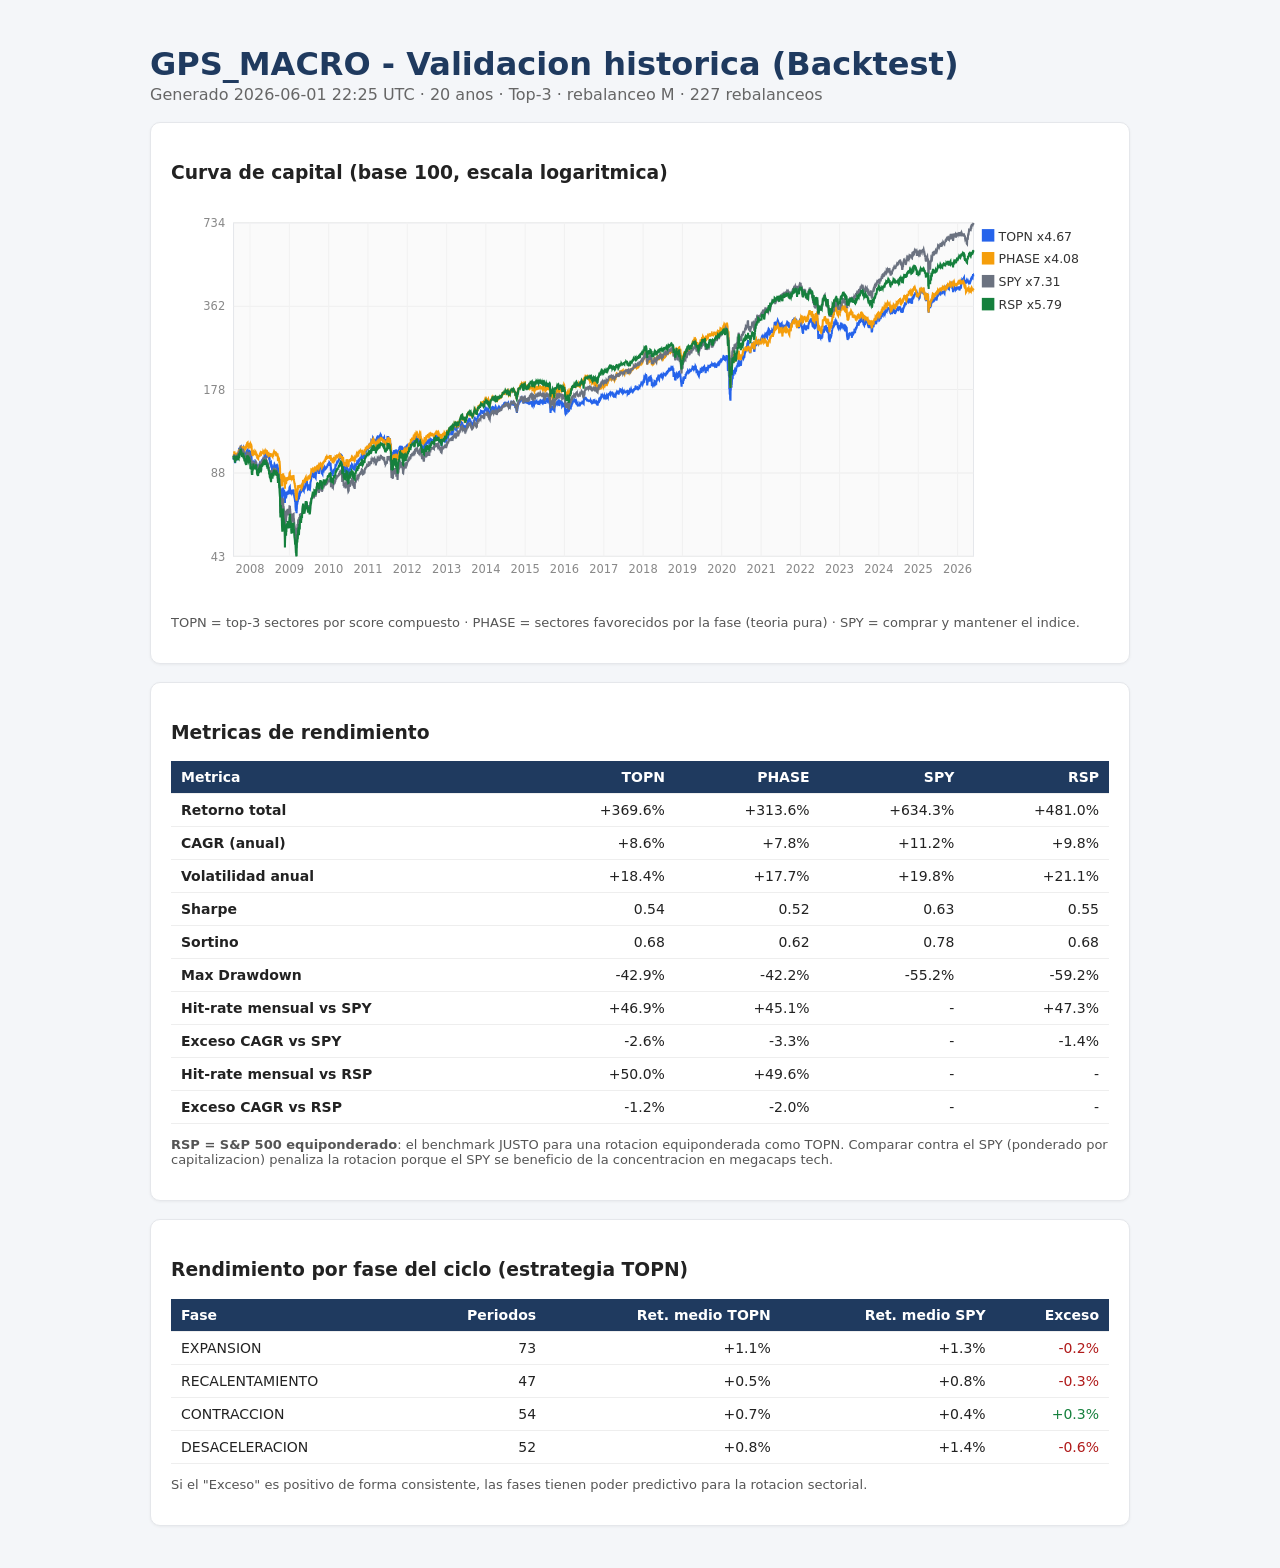
==== docs/backtest.html @ 1a5d80a9 "feat: add point-in-time backtest / historical validation module Reconstruye fase del ciclo + ranking" ====
<!doctype html>
<html lang="es"><head><meta charset="utf-8">
<meta name="viewport" content="width=device-width, initial-scale=1">
<title>GPS_MACRO - Backtest</title>
<style>
  body{font-family:system-ui,Segoe UI,sans-serif;margin:0;background:#f4f6f9;color:#222;}
  .wrap{max-width:980px;margin:0 auto;padding:24px;}
  h1{color:#1f3a5f;margin-bottom:2px;}
  .sub{color:#666;margin-top:0;}
  .card{background:#fff;border:1px solid #e5e7eb;border-radius:10px;padding:20px;margin:18px 0;
        box-shadow:0 1px 3px rgba(0,0,0,.05);}
  table{border-collapse:collapse;width:100%;font-size:14px;}
  th,td{padding:8px 10px;text-align:right;border-bottom:1px solid #eee;}
  th:first-child,td:first-child{text-align:left;}
  thead th{background:#1f3a5f;color:#fff;}
  .warn{background:#fff4e5;border:1px solid #f59e0b;color:#92400e;padding:12px 14px;
        border-radius:8px;margin:12px 0;font-size:14px;}
  .legend{font-size:13px;color:#555;}
  code{background:#eef;padding:1px 5px;border-radius:4px;}
</style></head><body><div class="wrap">
  <h1>GPS_MACRO - Validacion historica (Backtest)</h1>
  <p class="sub">Generado 2026-06-01 22:25 UTC &middot;
     20 anos &middot; Top-3 &middot; rebalanceo M &middot;
     227 rebalanceos</p>
  

  <div class="card">
    <h3>Curva de capital (base 100, escala logaritmica)</h3>
    <svg viewBox="0 0 900 380" xmlns="http://www.w3.org/2000/svg" style="width:100%;height:auto;font-family:system-ui,sans-serif;"><rect x="60" y="20" width="710" height="320" fill="#fafafa" stroke="#e5e7eb"/><line x1="60" y1="340.0" x2="770" y2="340.0" stroke="#eee"/><text x="52" y="344.0" font-size="11" fill="#888" text-anchor="end">43</text><line x1="60" y1="260.0" x2="770" y2="260.0" stroke="#eee"/><text x="52" y="264.0" font-size="11" fill="#888" text-anchor="end">88</text><line x1="60" y1="180.0" x2="770" y2="180.0" stroke="#eee"/><text x="52" y="184.0" font-size="11" fill="#888" text-anchor="end">178</text><line x1="60" y1="100.0" x2="770" y2="100.0" stroke="#eee"/><text x="52" y="104.0" font-size="11" fill="#888" text-anchor="end">362</text><line x1="60" y1="20.0" x2="770" y2="20.0" stroke="#eee"/><text x="52" y="24.0" font-size="11" fill="#888" text-anchor="end">734</text><line x1="75.8" y1="20" x2="75.8" y2="340" stroke="#f1f1f1"/><text x="75.8" y="356" font-size="11" fill="#888" text-anchor="middle">2008</text><line x1="113.6" y1="20" x2="113.6" y2="340" stroke="#f1f1f1"/><text x="113.6" y="356" font-size="11" fill="#888" text-anchor="middle">2009</text><line x1="151.3" y1="20" x2="151.3" y2="340" stroke="#f1f1f1"/><text x="151.3" y="356" font-size="11" fill="#888" text-anchor="middle">2010</text><line x1="189.0" y1="20" x2="189.0" y2="340" stroke="#f1f1f1"/><text x="189.0" y="356" font-size="11" fill="#888" text-anchor="middle">2011</text><line x1="226.7" y1="20" x2="226.7" y2="340" stroke="#f1f1f1"/><text x="226.7" y="356" font-size="11" fill="#888" text-anchor="middle">2012</text><line x1="264.5" y1="20" x2="264.5" y2="340" stroke="#f1f1f1"/><text x="264.5" y="356" font-size="11" fill="#888" text-anchor="middle">2013</text><line x1="302.1" y1="20" x2="302.1" y2="340" stroke="#f1f1f1"/><text x="302.1" y="356" font-size="11" fill="#888" text-anchor="middle">2014</text><line x1="339.8" y1="20" x2="339.8" y2="340" stroke="#f1f1f1"/><text x="339.8" y="356" font-size="11" fill="#888" text-anchor="middle">2015</text><line x1="377.5" y1="20" x2="377.5" y2="340" stroke="#f1f1f1"/><text x="377.5" y="356" font-size="11" fill="#888" text-anchor="middle">2016</text><line x1="415.3" y1="20" x2="415.3" y2="340" stroke="#f1f1f1"/><text x="415.3" y="356" font-size="11" fill="#888" text-anchor="middle">2017</text><line x1="453.0" y1="20" x2="453.0" y2="340" stroke="#f1f1f1"/><text x="453.0" y="356" font-size="11" fill="#888" text-anchor="middle">2018</text><line x1="490.7" y1="20" x2="490.7" y2="340" stroke="#f1f1f1"/><text x="490.7" y="356" font-size="11" fill="#888" text-anchor="middle">2019</text><line x1="528.4" y1="20" x2="528.4" y2="340" stroke="#f1f1f1"/><text x="528.4" y="356" font-size="11" fill="#888" text-anchor="middle">2020</text><line x1="566.2" y1="20" x2="566.2" y2="340" stroke="#f1f1f1"/><text x="566.2" y="356" font-size="11" fill="#888" text-anchor="middle">2021</text><line x1="603.9" y1="20" x2="603.9" y2="340" stroke="#f1f1f1"/><text x="603.9" y="356" font-size="11" fill="#888" text-anchor="middle">2022</text><line x1="641.5" y1="20" x2="641.5" y2="340" stroke="#f1f1f1"/><text x="641.5" y="356" font-size="11" fill="#888" text-anchor="middle">2023</text><line x1="679.2" y1="20" x2="679.2" y2="340" stroke="#f1f1f1"/><text x="679.2" y="356" font-size="11" fill="#888" text-anchor="middle">2024</text><line x1="717.0" y1="20" x2="717.0" y2="340" stroke="#f1f1f1"/><text x="717.0" y="356" font-size="11" fill="#888" text-anchor="middle">2025</text><line x1="754.7" y1="20" x2="754.7" y2="340" stroke="#f1f1f1"/><text x="754.7" y="356" font-size="11" fill="#888" text-anchor="middle">2026</text><polyline points="60.0,244.6 60.1,244.5 60.2,247.3 60.5,245.9 60.6,244.9 60.7,243.4 60.8,246.4 60.9,247.1 61.2,246.0 61.3,248.0 61.4,250.0 61.5,250.5 61.7,248.4 62.0,247.8 62.1,248.3 62.2,246.7 62.3,246.5 62.4,244.8 62.7,245.6 62.8,248.1 62.9,245.1 63.0,245.2 63.1,243.9 63.5,242.5 63.6,243.5 63.7,242.4 63.8,244.8 64.1,244.9 64.2,243.4 64.3,243.2 64.4,242.6 64.5,242.6 64.9,242.9 65.0,239.8 65.1,238.9 65.2,239.1 65.3,238.4 65.6,238.9 65.7,239.0 65.8,238.4 65.9,237.8 66.0,238.0 66.3,236.5 66.4,237.3 66.5,238.2 66.6,237.8 66.7,236.8 67.0,237.2 67.1,235.8 67.2,235.6 67.3,236.5 67.4,235.6 67.7,235.9 67.8,235.9 68.0,235.8 68.1,235.3 68.2,239.1 68.5,239.1 68.6,237.9 68.7,238.2 68.8,237.4 68.9,236.3 69.2,235.8 69.3,237.4 69.4,235.6 69.5,237.9 69.6,236.8 69.9,236.8 70.0,235.3 70.1,238.8 70.2,238.7 70.3,240.5 70.6,243.6 70.7,240.7 70.8,241.2 70.9,242.6 71.0,241.1 71.4,242.3 71.5,240.4 71.6,242.2 71.8,240.9 72.1,243.1 72.2,242.9 72.3,240.3 72.4,239.9 72.5,239.8 72.8,239.8 72.9,239.6 73.0,238.5 73.1,238.4 73.2,237.9 73.5,237.6 73.6,239.5 73.7,239.3 73.8,238.6 73.9,240.4 74.2,241.4 74.4,240.9 74.5,240.7 74.6,240.5 74.7,239.3 75.0,239.1 75.2,239.4 75.3,240.5 75.4,240.2 75.7,241.2 75.9,241.9 76.0,241.7 76.1,242.9 76.4,241.9 76.5,242.8 76.6,241.4 76.7,241.7 76.8,242.7 77.1,242.1 77.2,244.5 77.3,246.5 77.5,249.7 77.6,250.8 78.0,253.5 78.1,251.7 78.2,251.6 78.3,253.2 78.6,251.5 78.7,250.8 78.8,251.8 78.9,251.0 79.0,249.5 79.3,249.1 79.4,251.4 79.5,251.5 79.6,251.5 79.7,252.4 80.0,251.8 80.1,250.1 80.2,250.5 80.3,251.3 80.4,250.6 80.9,249.8 81.0,250.7 81.1,251.8 81.2,250.6 81.5,250.0 81.6,249.4 81.7,250.7 81.8,251.3 81.9,253.7 82.2,252.2 82.3,253.9 82.4,251.8 82.5,253.2 82.6,256.1 82.9,257.5 83.0,252.6 83.1,254.1 83.2,252.6 83.3,254.6 83.6,256.9 83.7,253.3 83.9,258.0 84.0,257.5 84.4,255.2 84.5,253.6 84.6,253.2 84.7,253.5 84.8,254.0 85.1,253.7 85.2,251.7 85.3,251.0 85.4,251.2 85.5,250.4 85.8,250.7 85.9,250.3 86.0,251.0 86.1,250.8 86.2,253.1 86.5,252.2 86.6,251.6 86.7,249.1 86.8,249.5 87.0,248.1 87.3,247.7 87.4,248.5 87.5,248.5 87.6,249.2 87.7,248.3 88.0,247.8 88.1,249.0 88.2,249.1 88.3,249.8 88.4,248.0 88.7,247.2 88.8,245.9 88.9,247.6 89.0,246.1 89.1,246.5 89.4,245.6 89.5,244.9 89.6,244.9 89.7,244.0 89.8,241.9 90.2,241.4 90.3,240.6 90.4,242.4 90.5,242.9 90.6,244.7 91.0,244.9 91.1,243.2 91.2,244.0 91.3,243.9 91.6,244.2 91.7,245.3 91.8,245.6 91.9,242.0 92.0,244.8 92.3,242.6 92.4,244.0 92.5,244.5 92.6,245.3 92.7,243.5 93.0,243.4 93.1,242.4 93.2,242.6 93.4,243.4 93.5,244.9 93.8,242.7 93.9,244.5 94.0,244.1 94.1,246.4 94.2,246.4 94.5,245.1 94.6,245.5 94.7,248.4 94.8,249.1 95.2,250.2 95.3,251.0 95.4,251.2 95.5,249.9 95.6,250.4 95.9,250.0 96.0,252.2 96.1,253.8 96.2,254.8 96.3,254.4 96.7,251.8 96.8,253.1 96.9,255.9 97.0,257.0 97.1,257.3 97.4,257.1 97.5,256.8 97.6,253.0 97.7,255.2 97.8,256.3 98.1,257.2 98.2,255.0 98.3,254.0 98.4,255.3 98.5,254.1 98.8,253.6 98.9,253.2 99.0,252.7 99.1,252.6 99.2,252.1 99.5,252.9 99.7,253.9 99.8,253.4 99.9,253.7 100.0,252.5 100.3,254.5 100.4,254.5 100.5,253.9 100.6,252.9 100.7,254.0 101.1,252.9 101.2,252.8 101.3,255.1 101.4,254.9 101.7,251.8 101.8,253.0 101.9,253.3 102.0,252.4 102.1,252.0 102.4,254.8 102.5,254.6 102.6,258.1 102.7,256.4 102.9,255.6 103.2,258.2 103.3,260.2 103.4,260.0 103.5,257.8 103.6,257.6 103.9,262.5 104.0,260.5 104.1,259.9 104.2,261.7 104.3,264.2 104.6,267.8 104.7,272.4 104.8,274.9 104.9,282.7 105.0,283.2 105.3,275.7 105.4,274.6 105.5,284.4 105.6,279.7 105.7,278.8 106.1,276.8 106.2,277.7 106.3,281.9 106.4,282.6 106.5,286.8 106.8,290.0 106.9,281.7 107.0,281.9 107.1,278.3 107.2,277.0 107.5,275.8 107.6,274.0 107.7,276.0 107.8,279.1 107.9,276.8 108.2,277.9 108.3,279.4 108.4,282.3 108.5,276.1 108.6,279.6 108.9,280.8 109.0,280.7 109.2,284.1 109.3,288.7 109.4,283.3 109.7,281.7 109.8,280.5 109.9,279.5 110.1,277.8 110.4,284.5 110.5,282.1 110.6,280.1 110.7,282.7 110.8,280.1 111.1,279.0 111.2,280.8 111.3,280.4 111.4,280.9 111.5,280.5 111.8,281.2 111.9,277.6 112.0,279.2 112.1,278.5 112.2,278.3 112.6,279.0 112.7,279.7 112.8,279.3 113.0,279.2 113.3,279.3 113.4,277.4 113.5,276.1 113.7,273.9 114.0,273.4 114.1,275.1 114.2,276.2 114.3,276.6 114.4,278.0 114.7,278.4 114.8,278.6 114.9,280.4 115.0,279.8 115.1,278.4 115.6,280.4 115.7,279.0 115.8,278.9 115.9,279.2 116.2,278.2 116.3,277.1 116.4,275.9 116.5,277.0 116.6,279.4 116.9,279.2 117.0,277.3 117.1,278.2 117.2,277.1 117.3,275.9 117.6,276.6 117.7,280.2 117.8,279.6 117.9,279.2 118.0,280.6 118.4,283.4 118.5,283.8 118.7,283.2 118.8,285.1 119.1,287.7 119.2,285.4 119.3,286.7 119.4,290.1 119.5,292.5 119.8,295.8 119.9,296.7 120.0,293.9 120.1,297.0 120.2,296.1 120.5,298.6 120.6,294.4 120.7,294.3 120.8,290.5 120.9,288.7 121.2,288.8 121.3,286.2 121.4,285.8 121.5,287.1 121.6,288.1 122.0,282.9 122.1,284.2 122.2,283.4 122.3,281.6 122.4,283.2 122.7,285.4 122.8,284.6 122.9,282.9 123.0,279.7 123.1,279.3 123.4,279.9 123.5,282.5 123.6,280.6 123.7,278.0 124.1,277.7 124.2,279.1 124.3,278.9 124.4,276.3 124.5,275.5 124.8,278.9 124.9,278.0 125.1,277.9 125.2,277.6 125.3,276.2 125.6,276.5 125.7,276.4 125.8,275.1 125.9,274.4 126.0,274.0 126.3,270.0 126.4,270.5 126.5,269.8 126.6,273.3 126.7,272.0 127.0,273.1 127.1,273.7 127.2,277.7 127.3,276.9 127.4,277.1 127.7,273.2 127.8,272.6 127.9,273.3 128.0,275.7 128.2,275.3 128.6,272.2 128.7,274.8 128.8,273.8 128.9,271.6 129.2,267.7 129.3,267.1 129.4,269.3 129.5,267.8 129.6,268.2 129.9,268.3 130.0,267.2 130.1,267.7 130.2,267.2 130.3,267.7 130.6,270.1 130.7,272.6 130.8,272.3 130.9,272.3 131.0,271.6 131.4,275.6 131.5,275.5 131.6,274.4 131.7,271.7 131.8,272.1 132.1,270.9 132.2,271.9 132.3,271.3 132.4,274.8 132.8,274.4 132.9,276.5 133.0,275.8 133.1,275.8 133.2,275.9 133.5,273.9 133.6,273.1 133.7,270.4 133.8,269.1 133.9,268.8 134.2,267.6 134.3,266.8 134.4,266.5 134.6,264.1 134.7,263.7 135.0,263.6 135.1,263.4 135.2,263.7 135.3,262.8 135.4,263.3 135.7,260.7 135.8,260.8 135.9,261.1 136.0,261.7 136.1,259.9 136.4,260.9 136.5,262.0 136.6,260.6 136.7,259.6 136.8,261.5 137.1,265.0 137.2,263.5 137.3,262.5 137.4,261.8 137.5,259.5 137.9,260.1 138.0,259.8 138.1,259.6 138.2,259.2 138.3,258.8 138.6,260.4 138.7,264.3 138.8,264.5 138.9,262.8 139.0,261.2 139.4,260.2 139.5,259.1 139.6,258.0 139.7,258.3 140.0,257.3 140.1,256.2 140.2,253.7 140.3,254.0 140.4,253.9 140.7,254.8 140.9,253.4 141.0,255.3 141.1,257.3 141.2,258.2 141.5,255.6 141.6,255.5 141.7,256.2 141.8,260.2 141.9,260.8 142.2,258.4 142.3,256.6 142.4,256.1 142.5,254.6 142.6,254.3 142.9,253.7 143.0,253.8 143.1,251.2 143.2,251.5 143.3,253.0 143.6,251.8 143.7,252.9 143.8,254.5 143.9,252.5 144.1,253.9 144.4,256.1 144.5,257.4 144.6,260.8 144.7,257.1 144.8,261.3 145.1,260.4 145.2,260.7 145.3,260.9 145.4,258.9 145.5,258.9 145.8,256.1 145.9,256.3 146.0,255.5 146.1,256.7 146.2,256.1 146.5,255.1 146.6,254.7 146.7,254.6 146.8,256.0 146.9,256.4 147.3,254.9 147.4,255.2 147.5,255.2 147.7,257.2 148.0,256.3 148.1,254.3 148.2,253.9 148.3,255.0 148.4,255.2 148.7,255.1 148.8,256.2 148.9,255.5 149.0,254.6 149.1,254.2 149.4,253.0 149.5,253.4 149.6,253.1 149.7,254.8 149.8,254.4 150.1,253.0 150.2,252.7 150.4,252.0 150.5,251.7 150.9,251.5 151.0,251.3 151.1,251.7 151.2,253.1 151.6,251.1 151.7,250.9 151.8,250.6 151.9,250.8 152.0,250.0 152.3,250.4 152.4,252.1 152.5,250.8 152.6,251.2 152.7,252.4 153.1,250.6 153.2,252.4 153.3,255.0 153.4,257.8 153.8,256.9 153.9,257.5 154.0,257.5 154.1,259.5 154.2,261.0 154.5,259.7 154.6,257.7 154.7,258.4 154.8,261.6 154.9,261.9 155.2,262.8 155.3,261.2 155.4,261.6 155.5,260.4 155.6,260.8 156.0,258.9 156.1,258.0 156.2,257.3 156.3,257.0 156.6,257.1 156.8,258.2 156.9,257.0 157.0,257.0 157.1,256.8 157.4,255.5 157.5,255.5 157.6,255.3 157.7,254.6 157.8,253.1 158.1,253.4 158.2,253.2 158.3,253.1 158.4,252.6 158.5,252.2 158.8,252.0 158.9,251.0 159.0,250.6 159.1,250.3 159.2,250.7 159.5,250.0 159.6,249.1 159.7,249.8 159.9,249.7 160.0,249.4 160.3,248.8 160.4,248.7 160.5,249.4 160.6,248.6 161.0,247.5 161.1,247.1 161.2,247.6 161.3,246.8 161.4,246.2 161.7,245.9 161.8,245.6 161.9,243.6 162.0,243.2 162.1,245.8 162.4,245.4 162.5,244.0 162.6,243.8 162.7,242.6 162.8,242.2 163.2,242.4 163.3,245.7 163.4,245.1 163.5,242.5 163.6,245.2 163.9,242.9 164.0,246.3 164.1,247.5 164.2,251.8 164.3,253.8 164.6,247.7 164.7,248.0 164.8,246.2 164.9,248.3 165.0,250.7 165.3,250.5 165.4,252.8 165.5,253.4 165.6,258.4 165.7,255.9 166.0,257.8 166.1,257.1 166.3,257.4 166.4,253.2 166.5,255.1 166.9,256.6 167.0,254.1 167.1,253.7 167.2,258.0 167.5,260.0 167.6,258.7 167.7,258.7 167.8,255.4 167.9,255.6 168.2,255.3 168.3,252.9 168.4,253.5 168.5,253.3 168.6,253.4 168.9,253.8 169.0,255.9 169.1,255.9 169.2,257.9 169.3,257.9 169.7,258.1 169.8,261.6 169.9,262.5 170.0,262.7 170.1,263.3 170.5,262.6 170.6,259.4 170.7,258.1 170.8,257.5 171.1,257.4 171.2,256.3 171.3,256.2 171.4,255.9 171.5,258.3 171.8,257.5 171.9,256.1 172.0,257.2 172.1,255.0 172.2,253.8 172.6,252.8 172.7,252.3 172.8,252.8 172.9,254.0 173.0,253.9 173.3,252.0 173.4,252.7 173.5,252.1 173.6,252.3 173.7,252.3 174.0,251.8 174.1,251.8 174.2,254.6 174.3,255.0 174.4,254.9 174.7,255.0 174.8,253.6 174.9,253.7 175.0,255.5 175.1,255.6 175.4,255.7 175.5,256.5 175.6,256.6 175.8,257.1 175.9,255.4 176.2,256.8 176.3,256.8 176.4,254.2 176.5,253.5 176.6,252.7 177.0,253.4 177.1,253.1 177.2,252.7 177.3,252.5 177.6,251.7 177.7,251.7 177.8,251.8 177.9,251.7 178.0,251.8 178.3,250.7 178.4,251.1 178.5,250.7 178.6,251.7 178.7,249.7 179.1,250.1 179.2,249.8 179.3,250.3 179.4,250.7 179.5,250.6 179.8,251.4 179.9,248.9 180.0,249.1 180.1,249.0 180.2,248.0 180.5,248.1 180.6,247.8 180.7,246.8 180.8,247.1 180.9,246.4 181.2,246.1 181.3,248.0 181.4,246.6 181.5,246.1 181.6,245.8 181.9,245.3 182.1,245.2 182.2,245.6 182.3,245.6 182.4,245.4 182.7,245.5 182.8,244.3 182.9,244.0 183.0,241.7 183.1,241.4 183.4,241.3 183.5,242.4 183.6,241.9 183.7,242.1 183.8,243.9 184.1,244.4 184.2,246.4 184.3,246.1 184.4,244.4 184.5,243.8 184.8,243.3 184.9,245.2 185.0,243.1 185.3,244.4 185.6,244.3 185.7,244.7 185.8,241.8 185.9,240.2 186.0,239.7 186.3,239.4 186.4,239.5 186.5,240.2 186.6,239.8 186.7,239.2 187.0,238.9 187.1,239.1 187.2,239.6 187.3,238.8 187.4,238.4 187.7,237.8 187.8,236.9 187.9,236.8 188.0,236.7 188.5,236.9 188.6,236.8 188.7,236.1 188.8,236.2 188.9,236.2 189.2,235.4 189.3,236.0 189.4,235.6 189.5,236.2 189.6,235.9 189.9,235.9 190.0,234.9 190.1,233.7 190.2,234.1 190.3,233.4 190.7,232.7 190.8,234.4 190.9,235.4 191.0,235.0 191.3,234.1 191.4,234.2 191.6,232.3 191.7,232.7 191.8,234.2 192.1,232.1 192.2,230.0 192.3,230.2 192.4,230.0 192.5,229.9 192.8,229.2 192.9,228.9 193.0,229.7 193.1,229.1 193.2,228.6 193.5,227.4 193.6,228.4 193.7,227.2 193.8,226.4 193.9,226.6 194.3,229.3 194.4,229.5 194.5,230.0 194.6,228.5 195.0,227.6 195.1,230.1 195.2,229.5 195.3,227.2 195.4,228.3 195.7,229.5 195.8,228.8 195.9,229.8 196.0,232.8 196.1,231.1 196.4,231.4 196.5,232.0 196.6,234.1 196.7,231.7 196.8,231.5 197.1,228.9 197.2,229.4 197.3,228.6 197.4,227.9 197.5,227.2 197.8,227.5 198.0,226.4 198.1,225.6 198.2,225.4 198.3,224.8 198.6,224.5 198.7,224.1 198.8,224.8 198.9,225.0 199.0,225.5 199.3,226.7 199.4,228.7 199.5,228.8 199.6,228.5 199.7,227.8 200.0,229.4 200.1,228.0 200.2,226.1 200.3,225.4 200.7,226.0 200.8,224.5 200.9,224.2 201.1,224.1 201.2,223.2 201.5,223.7 201.6,225.0 201.7,226.3 201.8,227.3 201.9,226.8 202.2,226.0 202.3,225.0 202.4,226.9 202.5,226.5 202.6,227.5 202.9,228.4 203.0,228.9 203.1,227.2 203.2,226.8 203.3,227.6 203.6,229.1 203.7,228.9 203.8,228.0 203.9,227.3 204.0,226.9 204.5,226.0 204.6,227.3 204.7,227.9 204.8,228.9 205.1,229.5 205.2,229.4 205.3,229.3 205.4,228.6 205.5,230.0 205.8,229.5 205.9,228.6 206.0,230.2 206.1,229.5 206.2,228.9 206.5,228.1 206.6,227.8 206.7,228.5 206.8,229.2 206.9,229.9 207.2,229.2 207.3,228.5 207.5,227.9 207.6,227.4 207.7,225.6 208.1,225.7 208.2,225.5 208.3,224.7 208.4,225.5 208.7,227.5 208.8,228.0 208.9,227.5 209.0,228.3 209.1,228.4 209.4,229.5 209.5,228.0 209.6,228.2 209.7,226.7 209.8,227.0 210.1,227.6 210.2,228.7 210.3,231.1 210.4,231.6 210.5,232.2 210.9,232.5 211.0,235.5 211.1,235.3 211.2,241.1 211.3,240.9 211.6,248.1 211.7,243.6 211.8,248.1 211.9,243.4 212.0,242.3 212.3,239.9 212.4,240.7 212.5,240.3 212.6,245.1 212.7,246.5 213.0,246.6 213.1,242.7 213.2,241.7 213.3,243.8 213.4,242.0 213.8,239.2 213.9,238.7 214.0,238.1 214.1,238.7 214.2,240.5 214.6,240.7 214.7,238.8 214.8,239.3 214.9,242.0 215.2,241.6 215.3,240.8 215.4,239.7 215.5,238.5 215.6,237.6 215.9,238.5 216.0,237.5 216.1,240.0 216.2,242.2 216.3,241.7 216.6,240.1 216.7,239.1 216.8,240.9 217.0,239.7 217.1,241.0 217.4,243.6 217.5,243.0 217.6,242.4 217.7,240.8 217.8,240.5 218.1,238.3 218.2,238.8 218.3,238.6 218.4,238.7 218.5,237.7 218.8,238.8 218.9,237.9 219.0,238.1 219.1,237.7 219.2,235.7 219.5,235.6 219.6,237.2 219.7,236.2 219.8,233.9 219.9,234.3 220.3,235.8 220.4,238.4 220.5,236.9 220.6,235.1 220.7,235.6 221.0,235.0 221.1,233.9 221.2,237.5 221.3,236.7 221.4,234.6 221.7,235.6 221.8,234.9 221.9,236.6 222.0,238.2 222.1,238.3 222.4,240.0 222.5,240.5 222.6,242.8 222.8,243.0 223.1,240.2 223.3,239.8 223.4,236.2 223.5,236.6 223.6,237.1 223.9,236.1 224.0,236.0 224.1,236.3 224.2,238.3 224.3,236.6 224.6,238.2 224.7,238.5 224.8,240.0 224.9,239.3 225.0,239.1 225.3,240.2 225.4,237.1 225.5,235.7 225.6,235.2 225.7,234.5 226.1,234.0 226.2,235.1 226.3,234.2 226.5,234.7 226.9,234.9 227.0,235.4 227.1,235.2 227.2,235.6 227.5,235.4 227.6,234.9 227.7,235.2 227.8,235.2 227.9,235.4 228.3,235.1 228.4,234.8 228.5,235.0 228.6,235.0 228.9,235.0 229.0,235.5 229.1,234.2 229.2,234.4 229.3,235.1 229.7,235.6 229.8,235.4 229.9,234.5 230.0,234.4 230.1,232.5 230.4,232.7 230.5,232.4 230.6,232.0 230.7,231.5 230.8,232.3 231.1,231.3 231.2,231.5 231.3,232.3 231.4,231.3 231.5,230.8 231.9,230.6 232.0,230.9 232.1,230.5 232.2,230.3 232.5,230.0 232.6,229.5 232.8,230.1 232.9,229.4 233.0,229.7 233.3,230.3 233.4,232.2 233.5,231.1 233.6,229.8 233.7,229.3 234.0,229.4 234.1,227.3 234.2,227.3 234.3,226.6 234.4,226.7 234.7,226.3 234.8,226.7 234.9,226.7 235.0,227.3 235.1,227.2 235.4,225.5 235.5,225.7 235.6,226.5 235.7,226.5 235.8,226.3 236.2,225.5 236.3,225.8 236.4,227.2 236.5,227.0 236.9,228.2 237.0,230.5 237.1,229.1 237.2,227.5 237.3,229.1 237.6,229.3 237.7,227.6 237.8,228.1 237.9,229.0 238.0,229.3 238.3,230.2 238.4,230.0 238.5,228.0 238.6,227.0 238.7,226.5 239.0,227.2 239.2,226.4 239.3,226.5 239.4,227.4 239.5,229.5 239.8,229.4 239.9,230.3 240.0,230.8 240.1,230.8 240.2,231.3 240.5,232.9 240.6,233.3 240.7,234.2 240.8,236.6 240.9,237.6 241.2,235.7 241.3,235.4 241.4,235.0 241.5,235.0 241.6,235.3 242.0,233.7 242.1,235.5 242.2,235.4 242.4,236.9 242.7,236.6 242.8,236.3 242.9,234.7 243.0,234.2 243.1,233.6 243.4,234.1 243.5,233.6 243.6,233.6 243.7,232.3 243.8,231.9 244.1,231.4 244.2,231.2 244.3,231.9 244.4,233.2 244.5,232.7 244.8,233.5 244.9,233.2 245.0,232.2 245.1,232.0 245.2,230.4 245.6,229.8 245.7,229.8 245.9,230.4 246.0,230.8 246.3,230.7 246.4,230.8 246.5,230.7 246.6,230.5 246.7,229.3 247.0,229.5 247.1,228.8 247.2,228.6 247.3,228.6 247.4,229.2 247.7,230.2 247.8,231.1 247.9,230.9 248.0,229.4 248.1,227.6 248.4,227.5 248.5,228.2 248.7,228.6 248.8,229.5 248.9,228.0 249.2,228.1 249.3,228.8 249.4,228.3 249.5,228.5 249.6,228.3 249.9,228.4 250.0,228.2 250.1,228.3 250.2,228.4 250.3,228.6 250.6,228.5 250.7,229.1 250.8,229.3 250.9,230.0 251.0,229.2 251.3,229.0 251.4,229.1 251.5,229.1 251.6,229.6 251.7,229.5 252.2,229.4 252.3,229.5 252.4,227.1 252.5,226.8 252.8,227.7 252.9,227.3 253.0,226.9 253.1,225.0 253.2,224.7 253.5,224.8 253.6,224.8 253.7,224.8 253.8,224.9 253.9,224.8 254.2,225.0 254.3,226.1 254.4,226.8 254.5,225.7 254.6,226.3 255.0,226.2 255.1,226.0 255.2,225.2 255.3,224.5 255.4,224.6 255.7,225.1 255.8,226.6 255.9,227.3 256.0,227.6 256.1,227.7 256.4,226.6 256.5,225.3 256.6,225.3 256.7,225.7 256.8,227.9 257.1,227.8 257.2,229.0 257.3,229.3 257.4,229.2 257.5,229.1 258.0,229.4 258.2,228.2 258.3,228.7 258.6,228.6 258.7,228.0 258.8,230.3 258.9,231.7 259.0,231.7 259.3,231.4 259.4,231.7 259.5,233.4 259.6,233.5 259.7,232.7 260.0,230.8 260.1,230.2 260.2,230.1 260.4,228.7 260.7,229.2 260.8,229.9 260.9,229.0 261.0,228.4 261.1,228.4 261.5,228.8 261.6,229.0 261.7,228.9 261.8,228.6 261.9,228.1 262.2,228.2 262.3,227.7 262.4,227.7 262.5,228.4 262.6,228.7 262.9,227.7 263.0,227.0 263.1,228.0 263.2,227.7 263.3,228.6 263.6,228.9 263.8,229.7 263.9,229.7 264.0,230.8 264.3,229.1 264.6,226.4 264.7,226.3 264.8,225.4 265.1,225.8 265.2,226.3 265.3,225.9 265.4,225.0 265.5,225.2 265.8,225.1 265.9,224.6 266.0,224.8 266.1,224.0 266.2,223.6 266.6,223.0 266.7,223.0 266.8,222.3 266.9,221.6 267.2,221.9 267.3,221.8 267.4,222.4 267.5,222.7 267.7,221.6 268.0,222.9 268.1,221.8 268.2,221.6 268.3,221.8 268.4,221.3 268.7,221.3 268.8,220.7 268.9,220.5 269.0,220.3 269.1,220.4 269.5,219.6 269.6,221.3 269.7,222.2 269.8,221.2 270.1,223.6 270.2,222.8 270.3,220.9 270.4,220.8 270.5,220.7 270.9,220.1 271.0,218.9 271.1,218.7 271.2,218.3 271.3,217.5 271.6,217.0 271.7,217.5 271.8,217.0 271.9,216.5 272.0,216.5 272.3,217.4 272.4,217.9 272.5,217.2 272.6,218.3 272.7,217.4 273.0,217.9 273.1,217.2 273.2,217.4 273.3,216.9 273.7,217.3 273.8,216.2 273.9,217.4 274.1,216.7 274.2,217.2 274.5,216.4 274.6,216.2 274.7,214.7 274.8,213.9 274.9,213.8 275.2,216.3 275.3,214.6 275.4,215.9 275.5,217.2 275.6,215.7 275.9,215.2 276.0,213.9 276.1,214.3 276.2,213.6 276.3,214.0 276.6,213.6 276.7,213.7 276.8,214.6 276.9,213.9 277.0,213.2 277.4,213.9 277.5,213.1 277.6,213.3 277.7,213.7 277.8,213.0 278.1,212.9 278.2,211.9 278.3,211.1 278.4,212.2 278.5,211.3 278.8,211.9 278.9,211.2 279.0,212.2 279.1,212.6 279.2,213.2 279.6,212.9 279.7,214.4 279.8,214.1 279.9,215.6 280.2,215.2 280.4,215.8 280.5,217.8 280.6,216.6 280.7,214.6 281.0,214.8 281.1,216.2 281.2,217.2 281.3,215.3 281.4,216.1 281.7,215.3 281.8,214.2 281.9,215.7 282.0,218.4 282.1,218.3 282.4,219.9 282.5,218.5 282.6,217.3 282.7,216.1 282.8,216.4 283.1,215.9 283.2,215.9 283.3,215.9 283.6,214.3 283.9,213.5 284.0,212.9 284.1,212.8 284.2,211.5 284.3,210.8 284.6,210.7 284.7,211.3 284.8,211.0 284.9,210.2 285.0,209.7 285.3,209.3 285.4,209.6 285.5,210.1 285.6,209.8 285.7,209.5 286.0,210.0 286.1,210.1 286.2,209.9 286.3,208.5 286.4,208.2 286.8,208.4 286.9,209.1 287.0,209.7 287.1,209.3 287.2,209.7 287.5,210.0 287.6,209.7 287.7,210.6 287.8,212.4 287.9,212.8 288.2,213.4 288.3,212.5 288.4,213.4 288.5,212.3 288.6,212.2 288.9,212.4 289.0,214.6 289.1,214.2 289.2,213.8 289.3,214.3 289.7,213.6 289.9,212.4 290.0,212.2 290.1,212.3 290.4,211.2 290.5,210.1 290.6,209.4 290.7,209.7 290.8,209.4 291.1,208.4 291.2,208.0 291.3,206.9 291.4,206.9 291.5,207.6 291.8,208.3 291.9,208.3 292.0,209.0 292.1,208.3 292.2,208.6 292.5,209.0 292.6,208.0 292.7,208.3 292.8,209.4 292.9,208.4 293.3,209.6 293.4,211.2 293.5,211.5 293.6,208.8 293.7,208.1 294.0,207.5 294.1,208.5 294.2,207.0 294.3,206.2 294.4,205.7 294.7,205.7 294.8,204.8 294.9,205.1 295.0,204.5 295.1,203.9 295.4,203.9 295.5,203.4 295.6,203.9 295.7,204.0 295.8,203.7 296.2,203.3 296.3,203.5 296.4,203.2 296.5,204.9 296.6,203.1 296.9,203.1 297.0,203.2 297.1,202.2 297.2,201.5 297.3,201.0 297.6,201.5 297.7,202.0 297.8,202.7 297.9,201.7 298.0,201.0 298.3,201.2 298.4,201.0 298.5,200.7 298.7,200.8 299.0,201.2 299.1,202.2 299.2,202.5 299.4,202.5 299.5,201.2 299.8,201.0 299.9,201.2 300.0,202.8 300.1,203.2 300.2,203.0 300.5,202.3 300.6,202.6 300.7,200.5 300.8,200.5 300.9,199.9 301.2,199.4 301.3,199.3 301.5,198.4 301.6,198.7 301.9,198.5 302.0,198.1 302.2,199.2 302.3,199.4 302.7,199.9 302.8,199.1 302.9,199.3 303.0,199.3 303.1,199.1 303.4,200.7 303.5,199.4 303.6,198.6 303.7,198.9 303.8,199.4 304.2,199.2 304.3,199.1 304.4,199.9 304.5,202.5 304.8,203.0 304.9,202.6 305.0,203.9 305.1,202.4 305.2,203.1 305.5,205.7 305.7,204.9 305.8,205.1 305.9,204.0 306.0,202.2 306.3,202.0 306.4,200.7 306.5,200.3 306.6,199.7 306.7,199.3 307.1,198.9 307.2,199.6 307.3,198.8 307.4,199.0 307.7,198.3 307.8,198.6 307.9,198.5 308.0,197.8 308.1,197.7 308.4,198.5 308.5,196.7 308.6,196.6 308.7,196.7 308.9,197.0 309.2,197.0 309.3,197.5 309.4,197.5 309.5,198.8 309.6,199.2 309.9,198.1 310.0,197.0 310.1,197.6 310.2,196.8 310.3,197.9 310.6,198.6 310.7,197.8 310.8,198.8 310.9,199.1 311.0,198.9 311.3,197.7 311.4,196.7 311.5,196.3 311.6,196.5 311.7,198.3 312.1,199.5 312.2,199.5 312.3,197.7 312.4,200.6 312.5,201.8 312.8,201.0 312.9,200.1 313.0,199.0 313.1,198.7 313.5,198.0 313.6,197.5 313.7,197.9 313.8,197.7 313.9,198.9 314.2,198.3 314.3,197.7 314.4,197.3 314.5,197.3 314.6,198.1 314.9,197.5 315.0,197.9 315.1,196.6 315.3,197.6 315.4,198.2 315.7,197.7 315.8,197.4 315.9,197.5 316.0,198.4 316.1,198.3 316.4,198.6 316.5,199.2 316.6,198.4 316.7,198.1 316.8,198.0 317.2,197.4 317.3,197.1 317.4,196.5 317.5,196.3 317.8,196.3 317.9,196.3 318.0,196.2 318.1,195.5 318.2,194.9 318.6,194.8 318.7,194.8 318.8,195.0 318.9,195.5 319.0,194.8 319.3,194.6 319.4,194.5 319.5,193.6 319.6,193.5 319.7,192.9 320.0,192.7 320.1,194.0 320.2,193.3 320.3,193.3 320.4,193.2 320.7,193.0 320.8,193.0 320.9,193.7 321.0,193.8 321.4,193.9 321.6,194.0 321.7,193.7 321.8,193.9 321.9,194.3 322.2,194.1 322.3,194.2 322.4,193.1 322.5,194.6 322.6,193.6 322.9,193.7 323.0,193.2 323.1,192.8 323.2,192.7 323.3,193.3 323.6,192.8 323.7,193.3 323.8,194.2 323.9,196.3 324.0,196.8 324.3,195.7 324.4,197.3 324.5,197.3 324.6,198.2 324.8,196.9 325.1,196.7 325.2,197.0 325.3,196.1 325.4,195.8 325.5,195.5 325.8,194.7 325.9,194.0 326.0,193.9 326.1,193.6 326.2,193.8 326.5,193.2 326.6,192.8 326.7,192.9 326.8,193.0 326.9,192.5 327.3,193.0 327.4,192.9 327.5,193.6 327.6,192.9 328.0,193.5 328.1,194.0 328.2,193.6 328.3,193.6 328.4,194.6 328.7,194.6 328.8,193.4 328.9,193.5 329.0,193.2 329.1,193.3 329.4,194.3 329.5,194.7 329.6,193.8 329.7,195.8 329.8,194.8 330.1,195.0 330.2,195.5 330.3,197.0 330.4,197.0 330.5,195.4 330.8,195.6 330.9,197.5 331.1,195.1 331.2,197.3 331.3,198.8 331.6,200.5 331.7,200.6 331.8,201.9 331.9,202.3 332.0,200.8 332.3,199.8 332.4,197.4 332.5,198.1 332.6,196.7 332.7,195.5 333.0,195.4 333.1,194.2 333.2,194.1 333.3,193.1 333.4,191.9 333.7,191.5 333.8,191.7 333.9,190.8 334.0,191.2 334.1,191.1 334.5,190.4 334.6,190.4 334.7,191.0 334.8,191.2 334.9,191.4 335.2,190.8 335.3,189.9 335.4,190.4 335.5,190.5 335.6,190.1 335.9,190.0 336.0,189.9 336.1,189.2 336.3,188.4 336.6,189.1 336.7,188.6 336.8,188.7 336.9,188.7 337.0,188.4 337.4,188.8 337.5,189.0 337.6,190.6 337.7,190.0 337.8,191.6 338.1,192.4 338.2,193.5 338.3,191.6 338.4,188.8 338.5,188.7 338.8,188.2 338.9,188.7 339.0,188.5 339.2,188.0 339.5,188.2 339.6,188.8 339.7,190.1 339.9,190.2 340.2,192.2 340.3,193.1 340.4,191.7 340.6,190.4 340.7,191.5 341.0,192.1 341.1,192.2 341.2,192.8 341.3,193.5 341.4,192.2 341.8,192.5 341.9,191.8 342.0,190.3 342.1,190.7 342.4,190.3 342.5,191.0 342.6,192.5 342.7,191.2 342.8,193.0 343.1,192.2 343.2,191.5 343.3,192.4 343.4,191.2 343.5,193.3 343.9,194.4 344.0,192.5 344.1,193.1 344.2,193.0 344.3,193.6 344.7,193.4 344.8,192.2 344.9,192.8 345.0,192.3 345.3,191.8 345.4,191.4 345.5,192.2 345.6,192.3 345.7,192.4 346.0,191.3 346.1,192.0 346.2,192.1 346.3,192.0 346.4,193.7 346.7,193.1 346.8,194.9 347.0,195.3 347.1,193.8 347.2,194.4 347.5,192.7 347.6,193.0 347.7,191.7 347.8,191.6 347.9,190.7 348.2,190.9 348.3,191.5 348.4,193.8 348.5,194.1 348.6,193.6 348.9,192.4 349.0,193.6 349.1,194.1 349.2,193.4 349.6,192.9 349.7,193.2 349.8,192.4 349.9,192.0 350.1,191.5 350.4,192.1 350.5,191.9 350.6,192.0 350.7,191.8 350.8,193.0 351.1,192.2 351.2,191.9 351.3,191.8 351.4,191.6 351.5,191.2 351.8,192.4 351.9,192.3 352.0,193.2 352.1,194.3 352.2,192.8 352.5,192.5 352.6,193.9 352.7,194.6 352.8,193.9 352.9,192.4 353.3,192.7 353.4,193.2 353.5,193.3 353.6,192.0 353.7,191.7 354.0,191.2 354.1,191.1 354.2,191.1 354.3,190.8 354.4,190.9 354.8,192.1 354.9,190.7 355.0,190.8 355.1,191.5 355.4,191.1 355.5,191.3 355.6,190.9 355.7,191.8 355.8,192.0 356.1,192.9 356.2,193.0 356.3,191.6 356.5,191.2 356.6,192.2 356.9,192.5 357.0,191.9 357.1,191.7 357.2,190.3 357.3,190.8 357.6,190.0 357.7,189.8 357.8,190.6 357.9,190.5 358.0,190.7 358.3,193.3 358.4,193.0 358.5,191.6 358.6,192.0 359.0,192.2 359.1,191.7 359.2,193.7 359.3,193.0 359.4,191.5 359.8,190.2 359.9,189.7 360.0,189.4 360.1,188.6 360.2,188.9 360.5,188.7 360.6,189.0 360.7,188.5 360.8,189.2 360.9,190.5 361.2,191.0 361.3,189.9 361.4,189.1 361.5,189.0 361.6,188.8 361.9,189.0 362.0,188.9 362.1,188.9 362.2,190.3 362.3,190.4 362.6,189.4 362.8,190.4 362.9,190.9 363.0,190.6 363.1,190.2 363.4,189.4 363.5,189.5 363.6,190.0 363.7,192.8 363.8,196.6 364.1,201.4 364.2,202.4 364.3,198.1 364.4,195.5 364.5,195.9 364.8,197.2 364.9,200.2 365.0,198.4 365.1,197.9 365.2,199.7 365.6,197.1 365.7,198.7 365.8,198.3 366.0,197.6 366.3,198.0 366.4,196.6 366.5,195.5 366.6,196.0 366.7,197.8 367.0,196.7 367.1,198.1 367.2,198.1 367.3,198.4 367.4,197.7 367.7,200.2 367.8,200.3 367.9,198.3 368.0,198.5 368.1,197.0 368.4,195.3 368.5,196.1 368.6,195.7 368.7,194.4 368.8,194.4 369.2,193.8 369.3,194.3 369.4,195.2 369.5,193.8 369.6,193.2 369.9,192.8 370.0,192.8 370.1,193.0 370.2,191.3 370.3,191.9 370.6,191.8 370.7,192.1 370.8,192.3 370.9,192.4 371.0,192.6 371.3,191.6 371.4,191.3 371.5,191.6 371.6,191.5 371.7,191.4 372.0,192.6 372.1,192.5 372.3,192.6 372.4,193.8 372.5,195.8 372.8,194.2 372.9,194.2 373.0,192.5 373.1,192.1 373.2,191.2 373.5,191.5 373.6,191.6 373.7,191.6 373.9,191.5 374.2,192.1 374.3,190.9 374.4,191.9 374.5,193.6 374.6,191.0 374.9,191.7 375.0,192.4 375.1,193.9 375.2,193.6 375.3,196.1 375.7,195.5 375.8,194.3 375.9,192.6 376.0,194.3 376.1,196.7 376.4,195.7 376.5,194.8 376.6,193.9 376.7,194.0 377.1,194.0 377.2,192.7 377.3,193.5 377.4,194.8 377.8,196.5 377.9,196.4 378.0,197.3 378.1,199.7 378.2,200.7 378.6,199.8 378.7,198.7 378.8,201.7 378.9,200.6 379.0,203.0 379.4,202.4 379.5,203.5 379.6,202.7 379.7,200.4 380.0,201.6 380.1,200.3 380.2,201.7 380.3,200.4 380.4,198.0 380.7,197.4 380.8,198.4 380.9,198.1 381.0,198.5 381.1,199.5 381.4,200.3 381.5,200.1 381.6,200.1 381.8,201.2 381.9,200.2 382.3,199.0 382.4,198.0 382.5,197.7 382.6,197.8 382.9,196.7 383.0,197.3 383.1,196.7 383.2,195.4 383.3,197.1 383.6,197.4 383.7,196.5 383.8,196.1 383.9,195.5 384.0,194.7 384.3,194.6 384.4,194.7 384.5,194.1 384.6,194.1 384.7,193.4 385.1,193.4 385.2,193.2 385.3,192.4 385.4,191.2 385.5,191.1 385.8,190.9 385.9,191.5 386.0,191.5 386.1,191.5 386.5,191.4 386.6,190.4 386.7,190.1 386.8,190.2 386.9,189.4 387.2,189.7 387.3,191.0 387.4,190.4 387.5,191.3 387.6,190.9 387.9,191.5 388.0,190.7 388.2,190.8 388.3,191.1 388.4,190.8 388.7,190.2 388.8,190.4 388.9,191.7 389.0,193.3 389.1,193.5 389.4,193.2 389.5,193.4 389.6,192.9 389.7,193.4 389.8,193.6 390.1,193.2 390.2,194.7 390.3,195.2 390.4,195.2 390.5,195.2 390.8,196.0 390.9,194.7 391.0,194.6 391.1,194.1 391.3,195.1 391.6,193.8 391.7,194.5 391.8,196.1 391.9,195.6 392.0,195.0 392.3,195.0 392.4,194.2 392.5,193.3 392.6,193.4 392.7,193.3 393.1,193.4 393.2,193.6 393.3,193.5 393.4,192.8 393.7,192.7 393.8,192.6 393.9,192.1 394.0,191.7 394.1,192.3 394.5,192.8 394.6,192.6 394.7,192.6 394.8,192.1 394.9,192.2 395.2,192.2 395.3,191.6 395.4,191.9 395.5,191.1 395.6,193.0 395.9,193.4 396.0,191.8 396.1,190.4 396.2,188.9 396.3,188.9 396.7,189.1 396.8,188.9 396.9,190.0 397.0,188.8 397.3,188.7 397.4,188.5 397.5,188.3 397.7,188.4 397.8,188.3 398.1,188.2 398.2,188.5 398.3,188.9 398.4,189.2 398.5,188.4 398.8,189.2 398.9,189.6 399.0,191.0 399.1,190.7 399.2,189.9 399.5,190.0 399.6,190.6 399.7,190.6 399.8,190.3 399.9,190.4 400.2,190.3 400.3,190.4 400.4,190.5 400.5,190.1 400.6,190.5 401.0,190.5 401.1,191.4 401.2,190.9 401.3,190.2 401.4,190.5 401.7,190.5 401.8,190.2 401.9,190.9 402.0,190.6 402.1,191.6 402.4,190.8 402.5,191.4 402.6,191.7 402.7,191.8 402.8,191.1 403.2,190.4 403.3,190.1 403.4,189.7 403.5,192.5 403.8,191.1 404.0,193.1 404.1,193.5 404.2,192.2 404.3,193.0 404.6,192.8 404.7,193.1 404.8,191.6 404.9,191.2 405.0,192.3 405.3,193.3 405.4,192.8 405.5,190.9 405.6,191.8 405.7,190.5 406.0,190.7 406.1,191.5 406.2,190.5 406.3,190.4 406.4,191.2 406.7,190.3 406.8,191.6 406.9,191.6 407.0,192.1 407.2,192.0 407.5,192.4 407.6,192.0 407.7,191.3 407.8,191.7 407.9,191.9 408.2,191.5 408.3,191.9 408.4,191.9 408.5,192.4 408.6,192.3 408.9,192.7 409.0,193.8 409.1,194.8 409.2,195.0 409.3,195.3 409.6,192.9 409.7,192.4 409.8,192.2 409.9,192.3 410.0,192.3 410.4,191.9 410.5,190.9 410.6,191.3 410.7,190.5 410.8,190.7 411.1,189.8 411.2,189.5 411.3,189.8 411.5,189.1 411.8,188.7 411.9,188.5 412.0,189.6 412.1,188.6 412.2,188.9 412.5,188.2 412.6,187.8 412.7,186.2 412.8,185.9 412.9,185.5 413.2,185.9 413.3,185.4 413.5,186.7 413.6,186.3 413.7,186.4 414.0,186.4 414.1,185.8 414.2,186.0 414.3,186.0 414.4,185.9 414.8,185.7 414.9,186.9 415.0,187.2 415.1,187.4 415.5,186.3 415.6,185.9 415.7,186.5 415.8,186.1 416.1,187.2 416.2,187.3 416.3,186.5 416.4,187.1 416.5,186.9 417.0,187.8 417.1,187.4 417.2,187.5 417.3,187.2 417.6,188.1 417.7,186.8 417.8,185.6 417.9,185.4 418.0,185.9 418.3,187.3 418.4,187.8 418.5,187.7 418.6,188.0 418.7,186.9 419.0,187.2 419.1,187.5 419.2,187.7 419.3,186.9 419.4,186.2 419.7,185.1 419.9,184.6 420.0,184.2 420.1,184.2 420.2,184.3 420.6,183.8 420.7,183.8 420.8,184.2 420.9,184.3 421.2,184.0 421.3,184.2 421.4,182.0 421.5,183.2 421.6,182.9 421.9,183.4 422.0,183.6 422.1,183.7 422.2,183.7 422.3,183.3 422.6,183.2 422.7,183.7 422.8,183.1 423.0,183.2 423.1,183.3 423.4,183.6 423.5,185.8 423.6,185.5 423.7,185.6 423.8,185.7 424.1,186.0 424.2,184.8 424.3,185.0 424.4,184.3 424.5,184.8 424.8,185.1 424.9,185.1 425.0,185.7 425.1,185.3 425.2,185.6 425.5,185.6 425.6,185.9 425.7,186.5 425.8,187.4 426.3,186.0 426.4,186.4 426.5,186.5 426.6,185.1 426.7,185.7 427.0,184.1 427.1,183.3 427.2,183.2 427.3,183.0 427.4,183.5 427.7,183.2 427.8,182.9 427.9,183.2 428.0,183.2 428.1,182.7 428.4,182.5 428.5,182.2 428.6,182.3 428.7,182.6 428.8,182.7 429.1,182.4 429.2,182.3 429.4,184.8 429.5,184.3 429.6,183.3 429.9,182.5 430.0,182.5 430.1,182.2 430.2,181.3 430.3,181.2 430.7,181.0 430.8,180.9 430.9,180.2 431.0,179.7 431.3,179.9 431.4,180.4 431.5,180.0 431.6,180.5 431.7,181.6 432.0,182.0 432.1,181.4 432.2,181.4 432.3,181.5 432.5,181.4 432.8,180.7 432.9,181.4 433.0,181.4 433.1,181.6 433.2,181.6 433.5,181.4 433.6,182.7 433.7,182.2 433.8,183.6 433.9,183.5 434.2,182.6 434.4,182.2 434.5,183.3 434.6,182.6 434.9,182.6 435.0,183.0 435.1,182.4 435.2,182.2 435.3,181.9 435.7,182.2 435.8,182.3 435.9,182.0 436.0,182.0 436.1,182.1 436.4,182.0 436.5,181.9 436.6,182.2 436.7,182.9 436.8,182.6 437.1,182.4 437.2,182.0 437.3,182.0 437.4,182.1 437.5,181.9 437.8,181.6 437.9,181.9 438.0,181.9 438.1,183.8 438.2,183.6 438.5,182.2 438.6,182.1 438.7,182.0 438.9,183.9 439.0,184.1 439.3,184.0 439.4,182.6 439.5,183.1 439.6,183.0 439.7,182.9 440.0,182.9 440.1,182.8 440.2,182.2 440.3,181.2 440.4,181.4 440.8,181.8 440.9,181.8 441.0,181.0 441.1,180.9 441.4,179.8 441.5,180.2 441.6,180.6 441.7,180.4 441.8,180.3 442.2,180.6 442.3,180.9 442.4,181.3 442.5,181.7 442.6,181.9 442.9,182.2 443.0,182.1 443.1,182.3 443.2,182.1 443.3,181.6 443.6,180.9 443.7,180.7 443.8,180.7 443.9,179.9 444.0,179.8 444.3,180.1 444.4,179.8 444.5,179.7 444.6,180.1 444.7,180.0 445.0,179.8 445.2,179.5 445.3,179.1 445.4,179.0 445.5,178.3 445.8,178.6 445.9,178.4 446.0,178.9 446.1,178.9 446.2,178.0 446.5,178.4 446.6,178.4 446.7,178.2 446.8,178.1 446.9,178.0 447.2,178.1 447.3,178.6 447.4,178.5 447.5,179.2 447.6,179.4 447.9,179.2 448.0,179.6 448.1,180.0 448.2,179.0 448.4,179.3 448.7,178.9 448.8,178.2 448.9,178.5 449.1,178.2 449.4,178.4 449.5,176.9 449.6,177.0 449.7,176.2 449.8,176.8 450.1,176.5 450.2,177.0 450.3,176.9 450.4,176.2 450.5,175.6 450.8,175.5 450.9,175.1 451.0,175.4 451.1,175.9 451.2,174.9 451.6,174.0 451.7,174.3 451.8,174.3 451.9,174.0 452.0,174.1 452.4,174.4 452.5,174.3 452.6,174.0 452.7,174.5 453.1,173.3 453.2,172.6 453.3,172.0 453.4,171.0 453.7,170.7 453.8,170.5 453.9,170.7 454.0,169.4 454.1,168.4 454.5,169.1 454.7,168.2 454.8,168.3 454.9,167.8 455.2,167.0 455.3,166.5 455.4,166.7 455.5,166.8 455.6,165.4 455.9,166.1 456.0,166.9 456.1,166.7 456.2,166.8 456.3,168.8 456.6,173.7 456.7,171.4 456.8,171.4 456.9,176.1 457.0,174.8 457.3,173.1 457.4,172.7 457.5,170.7 457.6,169.6 457.7,169.9 458.2,170.5 458.3,170.5 458.4,170.5 458.5,169.1 458.8,167.7 458.9,169.3 459.0,170.6 459.1,172.3 459.2,171.8 459.5,170.4 459.6,169.9 459.7,170.0 459.8,169.6 459.9,167.5 460.2,167.3 460.3,168.5 460.4,169.0 460.5,169.0 460.6,169.0 460.9,170.5 461.1,170.2 461.2,170.5 461.3,173.7 461.4,176.6 461.7,172.9 461.8,175.6 461.9,176.3 462.0,174.5 462.4,177.3 462.5,176.0 462.6,174.4 462.7,173.4 462.8,176.1 463.1,175.7 463.2,173.7 463.3,174.5 463.4,173.2 463.5,174.1 463.8,173.4 463.9,172.0 464.0,172.1 464.2,172.1 464.3,173.0 464.6,173.1 464.7,174.6 464.8,174.4 464.9,173.1 465.0,173.0 465.3,173.7 465.4,173.4 465.5,173.6 465.6,173.7 465.7,172.4 466.0,171.9 466.1,171.7 466.2,170.3 466.3,169.4 466.4,169.4 466.7,169.0 466.8,169.6 466.9,169.0 467.0,168.7 467.1,169.2 467.5,168.3 467.6,169.0 467.7,168.5 467.8,169.1 467.9,170.0 468.3,170.6 468.4,168.9 468.5,169.4 468.6,168.3 468.9,167.9 469.0,167.6 469.1,166.8 469.2,166.5 469.3,166.5 469.6,166.1 469.7,166.0 469.8,166.3 469.9,165.7 470.0,166.6 470.3,166.3 470.4,166.6 470.6,166.2 470.7,167.4 470.8,166.9 471.1,169.2 471.2,168.4 471.3,168.9 471.4,168.1 471.5,167.9 471.8,168.0 471.9,168.4 472.1,167.8 472.2,166.8 472.5,165.5 472.6,165.1 472.7,166.1 472.8,165.2 472.9,164.9 473.2,165.4 473.3,165.2 473.4,165.3 473.5,165.5 473.7,165.8 474.0,165.8 474.1,165.2 474.2,164.2 474.3,164.5 474.4,165.4 474.7,166.0 474.8,165.8 474.9,165.6 475.0,164.8 475.1,164.3 475.4,163.8 475.5,163.4 475.6,163.2 475.7,163.1 475.8,163.9 476.1,164.1 476.2,163.4 476.3,164.2 476.4,163.5 476.5,163.3 476.9,163.0 477.0,162.6 477.1,162.4 477.2,162.4 477.3,161.6 477.6,160.9 477.7,160.7 477.8,159.7 477.9,160.1 478.0,159.9 478.4,160.3 478.5,161.0 478.6,161.4 478.7,161.5 479.0,161.3 479.1,160.7 479.2,160.6 479.3,159.6 479.4,159.9 479.7,161.0 479.8,160.1 479.9,160.2 480.1,159.2 480.2,159.4 480.5,159.4 480.6,159.4 480.7,159.4 480.8,158.8 480.9,158.6 481.2,158.4 481.3,158.9 481.4,159.0 481.5,160.6 481.6,161.4 481.9,161.8 482.0,161.7 482.1,165.8 482.2,167.9 482.3,165.5 482.6,166.4 482.7,163.6 482.8,163.8 482.9,165.7 483.0,166.5 483.4,166.3 483.5,166.7 483.6,170.8 483.7,167.9 483.8,170.3 484.1,171.2 484.2,169.8 484.3,168.4 484.4,167.8 484.5,168.4 484.8,167.1 484.9,166.4 485.0,164.7 485.1,164.7 485.2,164.5 485.5,165.3 485.6,165.5 485.7,166.4 485.8,166.5 485.9,165.4 486.2,165.8 486.4,166.9 486.5,168.0 486.7,167.8 487.0,167.2 487.1,166.1 487.2,165.0 487.3,164.8 487.4,163.2 487.7,163.0 487.8,164.5 488.0,164.5 488.1,165.8 488.4,165.6 488.5,165.0 488.6,165.0 488.7,164.4 488.8,166.4 489.1,169.3 489.2,170.3 489.3,171.2 489.4,172.4 489.6,173.5 489.9,177.1 490.1,173.9 490.2,172.8 490.3,172.7 490.6,171.9 490.8,174.0 490.9,174.6 491.0,172.6 491.3,172.4 491.4,171.0 491.5,171.2 491.6,170.0 491.7,170.0 492.0,171.4 492.1,169.8 492.2,169.6 492.3,168.9 492.4,168.3 492.9,168.5 493.0,168.1 493.1,168.0 493.2,168.1 493.5,168.3 493.6,167.7 493.7,166.6 493.8,165.0 493.9,165.3 494.2,165.2 494.3,164.9 494.4,165.0 494.5,164.6 494.6,164.4 494.9,164.4 495.0,164.0 495.1,163.8 495.2,163.6 495.3,162.7 495.7,162.5 495.9,162.7 496.0,162.6 496.1,161.9 496.4,162.4 496.5,162.6 496.6,162.9 496.7,162.6 496.8,162.6 497.1,162.5 497.2,162.7 497.3,163.2 497.4,163.3 497.5,163.2 497.8,162.0 497.9,161.9 498.0,161.3 498.1,161.4 498.2,161.5 498.5,161.5 498.6,162.2 498.7,162.2 498.8,160.7 498.9,161.5 499.3,161.3 499.4,160.6 499.5,160.9 499.6,160.8 499.7,160.2 500.0,160.1 500.1,159.5 500.2,159.3 500.3,159.7 500.4,158.9 500.7,159.2 500.8,159.4 500.9,159.0 501.0,158.9 501.1,158.3 501.4,158.5 501.5,159.7 501.6,160.0 501.7,159.6 502.1,159.9 502.3,159.0 502.4,158.5 502.5,158.4 502.6,158.2 502.9,158.8 503.0,157.7 503.1,158.4 503.2,158.8 503.3,157.6 503.6,158.2 503.7,160.2 503.8,160.3 503.9,160.8 504.0,160.5 504.3,164.3 504.4,163.1 504.5,161.6 504.6,160.6 504.7,161.5 505.0,163.0 505.1,161.9 505.2,162.5 505.4,164.2 505.5,164.1 505.9,164.3 506.0,165.2 506.1,164.7 506.2,166.4 506.5,167.0 506.6,166.4 506.7,164.7 506.8,164.3 506.9,163.8 507.2,164.2 507.3,164.2 507.4,163.8 507.5,163.3 507.6,162.6 507.9,161.9 508.0,162.0 508.1,161.4 508.2,160.7 508.3,160.8 508.7,160.9 508.8,162.3 508.9,164.0 509.0,163.4 509.1,162.8 509.4,161.9 509.5,161.1 509.6,159.9 509.8,160.1 510.1,160.2 510.2,159.9 510.3,159.2 510.4,159.5 510.5,158.9 510.8,158.6 510.9,159.1 511.0,159.7 511.1,159.5 511.2,160.6 511.5,160.1 511.6,159.3 511.8,158.8 511.9,159.4 512.0,159.0 512.3,159.1 512.4,159.2 512.5,160.3 512.6,160.6 512.7,160.9 513.0,164.2 513.1,162.8 513.2,161.8 513.3,159.8 513.4,160.4 513.7,161.2 513.8,159.8 513.9,162.2 514.0,161.2 514.1,159.8 514.4,158.5 514.5,159.4 514.6,158.7 514.7,158.4 514.9,160.7 515.2,159.4 515.3,159.7 515.4,159.2 515.5,158.2 515.6,158.3 516.0,156.9 516.1,156.2 516.2,157.2 516.3,157.2 516.6,157.7 516.7,158.4 516.8,158.0 516.9,157.6 517.0,158.5 517.3,158.4 517.4,157.4 517.5,157.3 517.6,157.0 517.7,157.1 518.1,156.8 518.2,156.3 518.3,156.3 518.4,155.5 518.5,155.9 518.8,155.7 518.9,156.2 519.0,157.7 519.1,156.9 519.2,155.6 519.5,156.1 519.6,157.0 519.7,156.4 519.8,156.3 519.9,156.6 520.2,157.0 520.3,157.2 520.4,157.2 520.5,156.7 520.6,156.1 520.9,155.6 521.0,155.5 521.1,155.1 521.3,155.0 521.4,156.1 521.7,157.1 521.8,156.9 521.9,156.2 522.0,156.1 522.1,155.9 522.4,156.6 522.5,157.7 522.6,157.4 522.7,158.0 522.8,158.0 523.1,158.2 523.2,158.2 523.3,157.2 523.4,156.7 523.5,156.1 523.8,155.7 523.9,155.7 524.0,155.7 524.1,156.5 524.2,156.7 524.6,156.3 524.7,155.6 524.8,155.2 525.0,155.5 525.3,156.4 525.4,157.4 525.5,156.5 525.6,156.2 525.7,155.1 526.0,155.6 526.1,155.5 526.2,155.3 526.3,153.8 526.4,153.7 526.7,152.8 526.8,152.8 526.9,152.9 527.0,152.5 527.1,152.0 527.4,151.8 527.6,151.8 527.8,151.3 527.9,151.4 528.2,152.0 528.3,151.6 528.5,150.5 528.6,151.6 528.9,151.3 529.0,151.7 529.1,150.8 529.2,150.0 529.3,150.3 529.6,149.7 529.7,149.7 529.8,149.6 529.9,148.6 530.0,148.2 530.4,148.5 530.5,148.2 530.6,148.3 530.8,149.6 531.1,151.4 531.2,150.0 531.3,150.1 531.4,149.6 531.5,152.2 531.8,151.6 531.9,150.7 532.0,150.1 532.1,149.6 532.2,150.1 532.5,149.2 532.6,149.4 532.7,149.0 532.8,148.4 532.9,147.9 533.3,147.9 533.4,147.9 533.5,148.1 533.6,149.0 534.0,151.9 534.1,154.6 534.2,155.0 534.3,160.4 534.4,162.1 534.7,156.5 534.8,159.7 534.9,154.7 535.0,157.9 535.1,159.7 535.4,167.3 535.5,162.7 535.6,168.1 535.7,179.7 535.8,170.2 536.1,184.8 536.2,176.2 536.3,180.6 536.4,181.9 536.5,188.5 536.8,190.6 536.9,180.8 537.1,180.5 537.2,173.1 537.3,176.1 537.6,171.8 537.7,174.1 537.8,178.1 537.9,175.2 538.0,175.8 538.3,169.4 538.4,170.5 538.5,167.5 538.6,166.9 539.0,167.4 539.1,163.1 539.2,164.7 539.3,163.2 539.4,161.3 539.7,163.0 539.8,166.6 539.9,164.2 540.0,164.6 540.1,162.9 540.5,162.0 540.6,163.0 540.7,161.4 540.8,162.2 540.9,164.5 541.2,163.8 541.3,162.3 541.4,162.5 541.5,161.2 541.6,159.8 541.9,158.9 542.0,161.0 542.1,162.7 542.2,161.4 542.3,160.4 542.6,158.4 542.7,159.0 542.8,157.1 542.9,158.1 543.0,157.7 543.5,157.7 543.6,156.8 543.7,156.8 543.8,155.6 544.1,155.6 544.2,154.9 544.3,154.5 544.4,155.4 544.5,153.2 544.8,152.1 544.9,152.4 545.0,151.9 545.1,158.1 545.2,157.0 545.5,156.0 545.6,154.0 545.7,154.0 545.8,153.8 545.9,153.8 546.2,153.2 546.3,152.5 546.4,155.2 546.6,154.2 546.7,157.1 547.0,155.6 547.1,153.9 547.2,152.5 547.3,152.3 547.7,150.0 547.8,151.1 547.9,149.8 548.0,149.6 548.1,148.5 548.4,150.6 548.5,149.4 548.6,148.4 548.7,148.9 548.8,149.0 549.1,147.0 549.2,147.5 549.3,146.9 549.4,149.0 549.5,149.5 549.9,148.4 550.0,149.6 550.1,148.3 550.2,148.1 550.3,146.4 550.6,145.5 550.7,144.9 550.8,144.4 550.9,142.7 551.0,143.2 551.3,143.0 551.4,144.3 551.5,142.5 551.6,142.3 551.7,142.4 552.0,141.6 552.1,140.9 552.2,141.2 552.3,140.3 552.4,139.8 552.7,138.5 552.8,137.8 553.0,135.4 553.1,136.0 553.2,135.4 553.5,135.5 553.6,134.1 553.7,132.5 553.8,137.2 553.9,138.8 554.3,142.1 554.4,139.7 554.5,141.7 554.6,142.0 554.9,140.7 555.0,139.4 555.1,140.6 555.2,142.1 555.3,143.6 555.6,144.3 555.7,142.2 555.8,144.9 555.9,144.7 556.1,142.8 556.4,140.8 556.5,141.2 556.6,140.5 556.7,140.2 556.8,141.0 557.1,138.9 557.2,140.7 557.3,138.2 557.4,137.4 557.5,136.1 557.8,134.7 557.9,135.3 558.0,135.8 558.1,135.9 558.2,136.1 558.5,137.7 558.6,137.2 558.7,137.6 558.8,137.5 558.9,137.1 559.3,139.6 559.4,139.8 559.5,143.7 559.6,142.0 559.7,143.7 560.0,141.4 560.1,139.5 560.2,139.9 560.3,137.3 560.4,137.4 560.7,136.0 560.8,135.1 560.9,135.2 561.0,137.1 561.1,135.5 561.4,133.9 561.5,135.0 561.6,136.3 561.7,136.3 561.8,136.5 562.1,135.8 562.2,133.9 562.3,134.2 562.6,134.3 562.9,135.4 563.0,134.6 563.1,135.1 563.2,135.3 563.3,133.7 563.6,134.0 563.7,133.5 563.8,134.1 563.9,134.7 564.0,134.9 564.3,135.7 564.4,133.9 564.5,134.0 564.6,133.0 564.7,133.0 565.0,133.4 565.1,133.5 565.2,133.5 565.3,133.0 565.8,132.7 565.9,133.2 566.0,132.4 566.1,132.1 566.5,134.1 566.6,133.3 566.7,131.4 566.8,129.7 566.9,129.6 567.2,129.8 567.3,129.2 567.4,129.3 567.5,129.3 567.6,130.8 568.0,130.1 568.1,129.3 568.2,129.5 568.3,130.1 568.6,130.3 568.8,131.0 568.9,133.6 569.0,132.1 569.1,134.6 569.4,132.2 569.5,130.0 569.6,130.2 569.7,128.3 569.8,128.1 570.1,127.0 570.2,127.2 570.3,127.6 570.4,127.4 570.5,126.8 570.9,126.5 571.0,126.4 571.1,126.8 571.2,126.6 571.5,127.9 571.6,128.0 571.7,126.3 571.8,129.8 572.0,130.1 572.3,127.1 572.4,127.7 572.5,127.4 572.6,127.0 572.7,124.0 573.0,124.0 573.1,124.5 573.2,122.7 573.3,122.1 573.4,121.7 573.7,122.1 573.8,123.2 573.9,122.6 574.0,124.7 574.1,124.8 574.4,125.4 574.5,126.7 574.6,126.6 574.7,126.0 574.8,124.9 575.2,125.3 575.3,125.4 575.4,125.8 575.5,124.2 575.9,124.4 576.0,124.6 576.1,124.5 576.2,124.9 576.3,124.4 576.6,124.4 576.7,124.9 576.8,123.6 576.9,123.8 577.0,123.8 577.3,124.1 577.4,126.2 577.5,124.7 577.6,125.7 577.7,124.3 578.0,124.0 578.1,122.9 578.3,121.6 578.4,120.2 578.5,121.8 578.8,120.2 578.9,119.7 579.0,118.1 579.1,117.1 579.2,115.9 579.5,115.8 579.6,118.1 579.7,119.2 579.8,118.3 579.9,116.1 580.2,115.2 580.3,117.2 580.4,118.6 580.5,118.5 580.6,117.9 580.9,117.1 581.0,118.4 581.1,117.8 581.2,116.8 581.3,116.7 581.8,114.5 581.9,114.1 582.0,113.9 582.1,113.5 582.4,114.3 582.5,114.0 582.6,114.9 582.7,115.6 582.8,115.4 583.1,116.4 583.2,115.7 583.3,116.4 583.4,119.6 583.5,122.3 583.8,119.1 583.9,118.6 584.0,118.7 584.1,117.8 584.2,117.1 584.5,118.7 584.7,119.0 584.8,118.3 584.9,117.2 585.0,117.1 585.4,118.6 585.5,119.0 585.6,120.0 585.7,117.6 586.0,117.0 586.1,118.2 586.2,119.2 586.3,119.5 586.4,121.1 586.7,124.1 586.8,122.0 586.9,120.1 587.0,121.2 587.1,121.0 587.4,119.8 587.5,119.9 587.6,119.8 587.8,119.2 587.9,119.9 588.2,120.1 588.3,119.9 588.4,119.9 588.5,119.0 588.6,119.1 588.9,119.5 589.0,120.1 589.1,119.8 589.2,119.4 589.3,118.9 589.6,118.6 589.7,119.2 589.8,120.4 589.9,119.7 590.0,118.7 590.3,117.9 590.4,118.1 590.5,118.1 590.6,118.7 590.7,117.4 591.1,116.3 591.2,116.1 591.3,115.3 591.4,115.4 591.5,115.2 591.9,115.6 592.0,115.7 592.1,116.8 592.2,117.9 592.5,117.6 592.6,118.0 592.7,117.4 592.8,117.3 592.9,118.7 593.2,120.4 593.3,120.5 593.4,119.7 593.5,119.0 593.6,119.1 593.9,120.1 594.0,122.4 594.2,122.2 594.3,123.2 594.4,120.9 594.7,120.6 594.8,120.0 594.9,120.0 595.0,119.4 595.1,118.5 595.4,118.9 595.5,118.5 595.6,118.5 595.7,116.9 595.8,116.2 596.1,116.1 596.2,115.1 596.3,113.9 596.4,114.7 596.5,113.5 596.8,112.9 596.9,112.5 597.0,114.5 597.1,113.2 597.2,114.1 597.6,112.7 597.7,113.2 597.8,112.7 597.9,112.7 598.0,111.9 598.3,111.9 598.4,112.6 598.5,113.9 598.6,113.7 598.7,113.6 599.0,113.3 599.1,112.7 599.2,113.5 599.3,113.4 599.4,115.2 599.7,114.1 599.8,112.6 599.9,112.3 600.1,116.1 600.5,115.2 600.6,117.5 600.7,119.1 600.8,117.2 600.9,118.8 601.2,117.5 601.3,114.5 601.4,114.2 601.5,115.6 601.6,114.3 601.9,116.9 602.0,117.9 602.1,116.6 602.2,118.3 602.3,119.5 602.6,121.1 602.7,118.1 602.8,116.7 602.9,115.9 603.3,114.0 603.4,114.2 603.5,114.3 603.7,114.9 603.8,115.1 604.1,115.1 604.2,115.4 604.3,117.8 604.4,118.1 604.5,118.6 604.8,119.1 604.9,118.7 605.0,118.5 605.1,119.5 605.2,119.5 605.6,121.3 605.7,122.0 605.8,123.1 605.9,123.9 606.2,123.7 606.3,125.1 606.4,125.8 606.5,126.5 606.6,123.1 607.0,121.6 607.1,119.8 607.2,119.0 607.3,119.8 607.4,119.0 607.7,118.3 607.8,118.5 607.9,117.9 608.0,118.9 608.1,118.5 608.4,119.9 608.5,119.7 608.6,119.3 608.7,120.0 608.8,120.2 609.2,121.3 609.3,121.9 609.4,123.3 609.5,119.9 609.8,120.0 610.0,121.3 610.1,119.0 610.2,118.8 610.3,118.4 610.6,119.9 610.7,120.5 610.8,120.0 610.9,119.6 611.0,120.6 611.3,121.0 611.4,121.0 611.5,120.1 611.6,118.1 611.7,118.0 612.0,116.4 612.1,115.8 612.2,116.2 612.3,115.5 612.4,113.9 612.7,114.8 612.8,114.5 612.9,114.3 613.0,115.8 613.2,114.5 613.5,114.8 613.6,115.4 613.7,114.9 613.8,114.2 613.9,112.9 614.2,114.7 614.3,113.9 614.4,112.9 614.5,112.9 614.9,112.5 615.0,112.2 615.1,111.5 615.2,114.0 615.3,117.0 615.6,118.6 615.7,119.5 615.8,118.6 615.9,116.5 616.0,119.3 616.4,119.3 616.5,118.0 616.6,114.4 616.7,116.9 616.8,116.3 617.1,120.7 617.2,120.8 617.3,120.5 617.4,120.4 617.5,118.0 617.8,116.9 617.9,115.6 618.0,120.3 618.1,120.8 618.2,120.7 618.5,118.3 618.6,117.7 618.7,116.8 618.8,115.3 618.9,113.3 619.3,114.7 619.5,114.5 619.6,113.3 619.7,113.4 620.0,112.9 620.1,111.3 620.2,112.8 620.3,115.4 620.4,117.5 620.7,122.8 620.8,124.0 620.9,124.6 621.0,128.8 621.1,131.4 621.5,128.2 621.6,129.8 621.7,130.8 621.8,128.2 622.1,127.1 622.2,126.6 622.3,128.2 622.4,129.0 622.5,127.0 623.0,130.0 623.1,130.2 623.2,128.8 623.3,129.1 623.6,129.2 623.7,130.3 623.8,130.4 623.9,131.1 624.0,130.3 624.3,130.4 624.4,128.6 624.5,129.0 624.6,129.4 624.7,129.0 625.0,126.9 625.1,127.1 625.2,126.0 625.3,123.9 625.4,122.2 625.7,123.2 625.9,123.5 626.0,124.0 626.1,125.5 626.2,124.9 626.5,124.6 626.6,123.6 626.7,122.8 626.8,121.8 626.9,120.4 627.2,120.6 627.3,120.7 627.4,120.7 627.5,119.7 627.6,119.6 627.9,120.7 628.0,120.1 628.1,119.5 628.2,118.5 628.3,120.6 628.6,120.2 628.7,122.3 628.8,123.1 628.9,123.3 629.1,123.5 629.5,124.0 629.6,122.6 629.7,122.5 629.8,121.1 630.1,119.9 630.2,123.1 630.3,121.8 630.4,124.0 630.5,124.9 630.8,124.1 630.9,125.1 631.0,126.4 631.1,126.7 631.2,130.4 631.5,132.2 631.6,133.1 631.7,130.6 631.8,132.7 631.9,134.4 632.3,130.9 632.4,127.9 632.5,127.2 632.6,127.6 632.7,129.3 633.0,130.1 633.1,129.9 633.2,129.6 633.3,126.6 633.4,129.0 633.7,127.5 633.8,126.5 633.9,126.1 634.0,126.9 634.1,124.4 634.4,122.8 634.5,122.0 634.6,120.9 634.7,120.9 634.8,119.3 635.1,119.3 635.2,118.9 635.4,121.1 635.5,120.2 635.6,118.9 635.9,117.5 636.0,116.9 636.1,119.7 636.2,116.4 636.3,115.8 636.6,116.0 636.7,115.4 636.8,116.5 636.9,116.5 637.0,116.0 637.3,116.4 637.4,114.6 637.5,114.7 637.7,114.5 638.0,116.5 638.1,115.8 638.2,114.1 638.3,114.3 638.4,113.8 638.8,116.2 638.9,117.3 639.0,117.6 639.1,117.0 639.2,117.8 639.5,116.4 639.6,115.6 639.7,116.6 639.8,119.4 639.9,120.0 640.2,120.8 640.3,120.3 640.4,118.7 640.5,119.9 640.6,119.2 641.0,119.1 641.1,120.3 641.2,118.9 641.3,119.4 641.8,120.8 641.9,120.3 642.0,120.4 642.1,118.4 642.4,119.3 642.5,118.5 642.6,117.8 642.7,117.0 642.8,116.8 643.2,117.3 643.3,119.2 643.4,119.4 643.5,118.3 643.8,117.7 643.9,117.9 644.0,118.1 644.1,116.6 644.2,117.5 644.5,119.1 644.6,117.6 644.7,118.1 644.9,119.0 645.0,119.8 645.3,120.4 645.4,118.3 645.5,119.1 645.6,120.4 645.7,118.7 646.0,118.2 646.1,118.3 646.2,118.7 646.3,119.9 646.4,121.6 646.8,123.2 646.9,123.2 647.0,122.6 647.1,122.3 647.4,122.1 647.5,122.4 647.6,122.1 647.7,121.4 647.8,119.9 648.2,120.5 648.3,122.7 648.4,122.6 648.5,125.7 648.6,127.9 648.9,130.0 649.0,128.4 649.1,131.6 649.2,130.0 649.3,132.4 649.6,130.7 649.7,128.9 649.8,131.2 649.9,131.6 650.0,131.1 650.3,130.0 650.4,129.7 650.5,128.1 650.6,127.8 650.7,126.3 651.0,126.1 651.2,127.1 651.3,128.1 651.4,127.4 651.8,127.2 651.9,127.4 652.0,127.9 652.1,126.3 652.2,126.6 652.5,126.3 652.6,126.2 652.7,126.7 652.8,127.4 652.9,127.5 653.2,127.6 653.3,129.7 653.4,130.2 653.5,126.6 653.6,125.5 653.9,125.4 654.0,126.6 654.1,127.4 654.2,128.3 654.4,126.5 654.7,126.3 654.8,126.9 654.9,126.2 655.0,125.8 655.1,125.7 655.4,125.3 655.5,125.6 655.6,124.7 655.7,123.5 655.8,123.6 656.1,123.8 656.2,125.1 656.3,125.8 656.4,124.7 656.5,122.7 656.9,122.9 657.0,123.2 657.1,121.8 657.2,120.7 657.6,120.7 657.7,120.2 657.8,121.4 657.9,120.3 658.0,119.9 658.3,118.0 658.4,117.2 658.5,116.8 658.6,115.5 658.7,116.2 659.1,116.3 659.2,117.7 659.3,116.6 659.4,117.6 659.7,118.7 659.8,116.5 659.9,116.2 660.0,116.3 660.1,114.8 660.4,114.3 660.7,114.3 660.8,115.3 660.9,115.5 661.2,115.4 661.3,114.4 661.4,113.2 661.5,111.8 661.6,112.1 661.9,111.6 662.0,110.7 662.1,110.6 662.2,113.4 662.3,113.8 662.6,113.4 662.7,113.0 662.8,112.9 662.9,113.1 663.0,111.2 663.3,110.9 663.4,111.3 663.5,113.7 663.6,113.8 663.7,113.9 664.1,112.8 664.2,113.5 664.3,114.8 664.4,114.6 664.5,115.2 664.8,114.2 664.9,115.4 665.0,116.7 665.1,118.2 665.2,118.4 665.5,117.0 665.6,117.0 665.7,115.4 665.8,117.8 665.9,116.9 666.2,116.0 666.3,113.5 666.4,113.0 666.5,112.7 666.6,113.2 667.1,113.0 667.2,113.9 667.3,114.4 667.4,114.2 667.7,112.4 667.8,113.8 667.9,113.3 668.0,112.2 668.1,114.1 668.4,114.3 668.5,114.4 668.6,115.9 668.7,118.0 668.8,118.3 669.1,117.9 669.2,119.7 669.3,119.7 669.4,118.6 669.5,118.5 669.8,118.9 669.9,120.4 670.0,120.5 670.1,120.9 670.3,119.7 670.6,118.1 670.7,117.4 670.8,117.4 670.9,118.2 671.0,118.4 671.3,116.9 671.4,116.3 671.5,117.5 671.6,118.6 671.7,120.1 672.0,120.5 672.1,120.2 672.2,122.7 672.3,124.4 672.4,125.0 672.7,123.8 672.8,123.2 672.9,122.0 673.0,119.7 673.1,119.2 673.5,119.4 673.6,119.7 673.7,120.1 673.8,120.4 673.9,118.4 674.2,118.5 674.3,116.8 674.4,116.6 674.5,117.0 674.6,116.3 674.9,115.3 675.0,115.8 675.1,115.3 675.3,115.4 675.6,115.7 675.7,115.6 675.8,116.1 675.9,116.0 676.0,115.6 676.3,116.4 676.4,116.6 676.6,117.2 676.7,115.8 676.8,115.1 677.1,114.8 677.2,114.1 677.3,112.8 677.4,112.4 677.5,112.5 677.8,111.8 677.9,111.0 678.0,112.6 678.1,111.4 678.2,111.3 678.6,110.8 678.7,110.7 678.8,110.4 678.9,110.9 679.3,111.8 679.4,113.2 679.5,113.7 679.6,113.6 680.0,111.6 680.1,111.9 680.2,111.1 680.3,111.4 680.4,110.8 680.8,111.2 680.9,112.3 681.0,111.3 681.1,109.6 681.4,109.2 681.5,108.8 681.6,108.9 681.7,107.6 681.8,108.1 682.1,107.1 682.2,108.1 682.3,110.1 682.4,109.2 682.5,107.1 682.9,107.8 683.0,108.0 683.1,107.0 683.2,106.9 683.3,106.3 683.6,106.3 683.7,107.9 683.8,106.6 683.9,105.7 684.0,106.8 684.4,107.3 684.5,107.5 684.6,105.3 684.7,105.3 685.0,106.0 685.1,105.6 685.2,105.8 685.3,105.1 685.4,104.0 685.7,104.3 685.8,105.9 685.9,105.3 686.1,103.8 686.2,104.5 686.5,104.9 686.6,103.6 686.7,103.9 686.8,104.1 686.9,105.1 687.2,104.0 687.3,103.5 687.4,102.2 687.5,101.8 687.6,101.8 687.9,102.5 688.0,102.8 688.1,101.9 688.2,102.0 688.6,102.2 688.7,102.6 688.8,102.2 688.9,103.4 689.0,102.2 689.4,102.1 689.5,102.3 689.6,103.5 689.7,103.4 689.8,104.9 690.1,105.9 690.2,106.3 690.3,106.5 690.4,106.3 690.5,106.3 690.8,105.5 690.9,104.1 691.0,104.4 691.1,105.9 691.2,104.8 691.5,105.1 691.6,106.7 691.7,107.4 691.8,106.9 691.9,106.5 692.2,105.4 692.4,105.2 692.5,105.1 692.6,103.9 692.7,103.9 693.0,104.4 693.1,104.1 693.2,103.5 693.3,103.8 693.4,103.0 693.7,103.7 693.8,103.8 693.9,104.7 694.0,106.0 694.1,105.5 694.5,106.0 694.6,107.5 694.7,106.9 694.8,105.0 695.1,105.2 695.2,105.0 695.3,103.9 695.4,104.4 695.6,105.0 695.9,104.3 696.0,103.8 696.1,103.3 696.2,103.2 696.3,103.0 696.6,102.7 696.7,102.9 696.9,102.8 697.0,102.8 697.3,103.1 697.4,102.4 697.5,102.6 697.6,102.3 697.7,103.1 698.0,103.2 698.1,102.8 698.2,102.5 698.4,101.4 698.8,101.5 698.9,101.3 699.0,100.1 699.1,101.3 699.2,100.9 699.5,100.8 699.6,100.3 699.7,102.2 699.8,103.1 699.9,103.6 700.2,102.4 700.3,102.6 700.4,104.8 700.5,105.9 700.6,104.5 700.9,104.3 701.0,105.1 701.1,103.2 701.2,102.4 701.3,103.3 701.6,106.5 701.7,104.8 701.8,104.8 702.0,103.8 702.1,103.3 702.4,103.7 702.5,102.9 702.6,102.3 702.7,102.1 702.8,101.7 703.1,101.0 703.2,101.1 703.3,100.8 703.4,100.4 703.5,99.3 703.8,98.9 703.9,98.9 704.0,99.0 704.1,98.6 704.2,97.6 704.6,97.8 704.7,97.4 704.8,98.0 704.9,98.9 705.3,97.5 705.4,97.1 705.5,97.2 705.6,97.0 705.7,96.1 706.0,95.2 706.1,95.3 706.2,95.8 706.3,95.7 706.4,94.8 706.7,94.1 706.8,94.7 706.9,94.9 707.0,95.3 707.1,94.8 707.4,94.1 707.5,94.0 707.6,94.2 707.7,94.8 707.8,94.8 708.1,96.1 708.3,95.9 708.4,95.8 708.5,96.5 708.6,95.1 708.9,94.1 709.0,93.8 709.1,92.4 709.2,93.1 709.3,92.5 709.6,93.5 709.7,94.0 709.8,93.4 709.9,93.8 710.0,94.8 710.3,94.3 710.4,95.5 710.5,95.5 710.6,96.2 710.7,96.8 711.0,97.6 711.1,96.3 711.2,93.5 711.3,93.6 711.5,92.7 711.8,91.8 711.9,92.2 712.0,92.2 712.1,92.5 712.2,92.5 712.5,91.7 712.6,91.5 712.7,91.3 712.8,90.3 712.9,90.2 713.2,89.7 713.3,88.9 713.4,88.7 713.6,88.5 713.9,88.2 714.0,88.2 714.1,87.9 714.2,87.6 714.3,86.4 714.7,87.9 714.8,87.2 714.9,85.9 715.0,86.3 715.1,86.6 715.4,86.1 715.5,86.5 715.6,90.5 715.7,90.5 715.8,89.6 716.1,89.2 716.2,87.5 716.4,87.6 716.5,88.9 716.8,90.3 716.9,90.6 717.1,91.0 717.2,89.7 717.5,89.3 717.6,90.5 717.8,90.5 718.0,92.4 718.3,91.9 718.4,91.6 718.5,89.1 718.6,89.3 718.7,88.1 719.1,87.2 719.2,87.1 719.3,86.6 719.4,86.4 719.7,85.6 719.8,85.4 719.9,85.4 720.0,84.6 720.1,84.8 720.4,85.4 720.5,84.7 720.6,85.1 720.7,84.5 720.8,85.5 721.2,85.5 721.3,85.8 721.4,85.9 721.5,84.6 721.6,84.4 722.0,84.4 722.1,84.3 722.2,85.4 722.3,87.4 722.6,87.3 722.7,88.1 722.8,88.4 722.9,89.1 723.0,87.1 723.3,87.6 723.4,89.9 723.5,89.1 723.6,90.3 723.7,90.1 724.1,92.0 724.2,93.5 724.3,94.0 724.4,95.2 724.5,93.6 724.8,92.3 724.9,93.3 725.0,92.5 725.1,92.7 725.2,92.5 725.5,91.1 725.6,90.8 725.7,90.6 725.8,90.4 725.9,92.5 726.2,91.1 726.3,90.9 726.4,90.3 726.5,95.5 726.6,104.1 726.9,105.0 727.0,106.2 727.1,99.2 727.3,103.1 727.4,101.1 727.7,99.9 727.8,99.8 727.9,100.5 728.0,99.1 728.4,101.8 728.5,98.7 728.6,98.1 728.7,97.1 728.8,97.4 729.1,96.8 729.2,96.2 729.3,97.4 729.4,97.6 729.5,96.3 729.8,96.7 729.9,96.5 730.0,96.1 730.1,96.2 730.2,96.3 730.6,95.7 730.7,96.1 730.8,96.6 730.9,94.8 731.0,93.6 731.3,93.3 731.4,93.3 731.5,95.2 731.6,95.9 731.7,95.5 732.1,94.2 732.2,95.2 732.3,94.6 732.4,93.8 732.7,93.7 732.8,93.4 732.9,93.4 733.0,93.4 733.1,92.2 733.4,92.5 733.6,92.2 733.7,92.3 733.8,92.7 733.9,94.2 734.2,92.8 734.3,93.7 734.4,93.8 734.6,93.8 734.9,92.4 735.0,91.0 735.1,91.5 735.2,90.4 735.3,89.5 735.6,88.7 735.7,89.1 735.8,88.8 735.9,87.8 736.3,88.6 736.4,88.5 736.5,87.9 736.6,87.9 736.8,88.5 737.1,87.9 737.2,88.3 737.3,87.9 737.4,87.1 737.5,87.4 737.8,87.0 737.9,87.2 738.0,86.1 738.1,85.9 738.2,85.8 738.5,85.8 738.6,86.6 738.7,86.6 738.8,86.5 738.9,87.8 739.2,86.1 739.3,86.9 739.4,86.7 739.5,86.4 739.6,86.1 740.0,86.6 740.1,85.5 740.2,85.2 740.3,85.9 740.4,86.5 740.7,86.4 740.8,86.6 740.9,86.9 741.0,87.4 741.1,86.1 741.4,87.0 741.5,86.3 741.6,86.1 741.7,86.0 741.8,87.1 742.2,87.8 742.3,86.8 742.4,85.6 742.5,85.4 742.8,84.9 742.9,84.7 743.0,84.7 743.2,83.3 743.3,82.8 743.6,81.7 743.7,81.7 743.8,81.8 743.9,81.3 744.0,80.6 744.3,80.3 744.4,81.1 744.5,81.4 744.6,82.1 744.7,81.1 745.0,80.6 745.1,80.6 745.2,80.5 745.3,80.7 745.4,81.1 745.7,80.4 745.8,81.4 745.9,80.8 746.0,81.3 746.1,84.6 746.5,82.5 746.6,82.7 746.7,82.0 746.8,82.7 746.9,82.1 747.2,80.9 747.3,80.3 747.4,81.3 747.5,80.8 747.6,80.2 747.9,78.5 748.0,78.3 748.1,78.4 748.2,80.4 748.3,79.2 748.6,78.7 748.7,80.5 748.8,79.8 748.9,81.6 749.0,81.2 749.3,79.8 749.5,80.0 749.6,80.0 749.7,82.4 749.8,82.4 750.1,83.0 750.2,84.4 750.3,84.5 750.4,86.5 750.5,85.5 750.8,83.7 750.9,82.9 751.0,81.7 751.2,80.9 751.5,82.4 751.6,82.5 751.7,82.3 751.8,82.5 751.9,82.8 752.2,83.5 752.3,83.7 752.4,83.0 752.5,82.6 752.7,83.7 753.0,83.2 753.1,83.8 753.2,85.0 753.3,84.0 753.4,83.4 753.7,82.8 753.8,82.6 753.9,82.1 754.1,82.0 754.4,82.2 754.5,82.2 754.6,83.1 754.8,83.1 755.1,82.8 755.2,81.7 755.3,81.4 755.4,82.3 755.5,81.8 755.9,81.8 756.0,82.2 756.1,82.5 756.2,82.6 756.3,83.2 756.7,84.8 756.8,83.3 756.9,82.4 757.0,82.3 757.3,81.7 757.4,82.1 757.5,82.1 757.6,81.8 757.7,82.3 758.0,82.3 758.1,80.0 758.2,78.1 758.3,79.8 758.4,77.3 758.7,76.4 758.8,75.9 759.0,74.2 759.1,75.9 759.2,75.0 759.6,75.7 759.7,74.7 759.8,74.3 759.9,74.2 760.2,74.5 760.3,73.8 760.4,74.5 760.5,74.2 760.6,73.2 760.9,72.6 761.0,74.1 761.1,74.5 761.2,75.9 761.3,76.1 761.6,76.0 761.7,76.8 761.8,76.5 761.9,77.2 762.0,77.0 762.4,76.4 762.5,76.1 762.6,77.3 762.7,77.3 762.8,78.2 763.1,77.2 763.2,76.2 763.3,75.9 763.4,76.4 763.5,75.9 763.8,76.9 763.9,76.0 764.0,76.9 764.1,76.6 764.5,76.6 764.6,76.3 764.7,75.9 764.8,76.2 764.9,76.4 765.3,76.5 765.4,77.4 765.5,78.3 765.6,77.2 765.7,78.3 766.0,78.4 766.1,78.8 766.2,78.4 766.3,77.1 766.4,77.0 766.7,77.2 766.8,76.8 766.9,76.7 767.0,75.0 767.1,75.3 767.4,75.3 767.5,74.2 767.6,73.7 767.7,75.1 767.8,74.2 768.1,72.3 768.2,72.7 768.3,72.5 768.5,71.5 768.6,71.9 768.9,71.8 769.0,72.0 769.1,71.6 769.2,71.8 769.3,70.9 769.7,70.4 769.8,71.1 769.9,70.7 770.0,70.5" fill="none" stroke="#2563eb" stroke-width="2"/><polyline points="60.0,243.5 60.1,242.7 60.2,244.6 60.5,241.7 60.6,241.0 60.7,239.3 60.8,241.6 60.9,242.7 61.2,242.5 61.3,244.0 61.4,244.8 61.5,244.4 61.7,243.8 62.0,243.2 62.1,243.1 62.2,242.4 62.3,242.0 62.4,241.3 62.7,242.7 62.8,244.1 62.9,242.8 63.0,243.0 63.1,242.8 63.5,241.3 63.6,241.8 63.7,241.8 63.8,242.6 64.1,242.5 64.2,241.7 64.3,241.0 64.4,240.7 64.5,240.6 64.9,240.9 65.0,238.7 65.1,238.1 65.2,238.6 65.3,238.3 65.6,238.3 65.7,238.4 65.8,237.8 65.9,237.8 66.0,238.5 66.3,237.5 66.4,237.6 66.5,237.6 66.6,237.4 66.7,236.5 67.0,237.0 67.1,236.1 67.2,236.2 67.3,236.0 67.4,235.8 67.7,236.6 67.8,237.2 68.0,236.9 68.1,237.3 68.2,239.0 68.5,238.5 68.6,237.9 68.7,238.4 68.8,236.9 68.9,236.0 69.2,235.5 69.3,235.7 69.4,234.8 69.5,236.8 69.6,236.4 69.9,235.9 70.0,235.4 70.1,237.6 70.2,236.3 70.3,237.1 70.6,237.6 70.7,236.3 70.8,236.2 70.9,236.1 71.0,235.7 71.4,236.1 71.5,235.3 71.6,236.9 71.8,235.9 72.1,236.7 72.2,235.6 72.3,233.5 72.4,233.3 72.5,233.0 72.8,233.0 72.9,232.8 73.0,231.7 73.1,231.7 73.2,231.1 73.5,230.8 73.6,232.7 73.7,232.6 73.8,231.9 73.9,233.6 74.2,234.6 74.4,234.2 74.5,234.0 74.6,233.8 74.7,232.6 75.0,232.3 75.2,232.7 75.3,233.7 75.4,233.5 75.7,234.4 75.9,235.6 76.0,235.6 76.1,235.9 76.4,233.9 76.5,233.9 76.6,232.3 76.7,232.5 76.8,232.9 77.1,233.3 77.2,234.6 77.3,235.3 77.5,237.8 77.6,239.4 78.0,242.5 78.1,240.8 78.2,242.2 78.3,243.7 78.6,242.3 78.7,242.0 78.8,242.9 78.9,241.2 79.0,239.6 79.3,239.2 79.4,241.6 79.5,241.7 79.6,241.6 79.7,242.6 80.0,241.9 80.1,240.2 80.2,240.7 80.3,241.5 80.4,240.8 80.9,240.0 81.0,240.8 81.1,241.9 81.2,240.8 81.5,240.2 81.6,239.6 81.7,240.8 81.8,241.4 81.9,243.8 82.2,242.9 82.3,242.2 82.4,242.3 82.5,244.2 82.6,245.0 82.9,246.1 83.0,244.4 83.1,244.4 83.2,244.6 83.3,246.2 83.6,246.5 83.7,244.0 83.9,245.0 84.0,244.6 84.4,243.6 84.5,243.5 84.6,244.1 84.7,243.3 84.8,243.8 85.1,243.7 85.2,241.7 85.3,241.5 85.4,241.9 85.5,241.3 85.8,241.0 85.9,240.9 86.0,241.5 86.1,241.4 86.2,242.1 86.5,242.3 86.6,241.7 86.7,240.5 86.8,240.6 87.0,240.4 87.3,240.7 87.4,241.5 87.5,241.1 87.6,240.9 87.7,240.5 88.0,240.4 88.1,240.6 88.2,241.7 88.3,239.9 88.4,239.4 88.7,240.1 88.8,240.0 88.9,241.2 89.0,241.2 89.1,241.3 89.4,240.2 89.5,240.8 89.6,240.2 89.7,239.9 89.8,239.5 90.2,238.6 90.3,239.0 90.4,239.9 90.5,238.9 90.6,240.3 91.0,239.9 91.1,239.8 91.2,238.5 91.3,238.5 91.6,239.6 91.7,239.5 91.8,239.0 91.9,237.9 92.0,240.7 92.3,240.2 92.4,240.6 92.5,241.2 92.6,241.4 92.7,240.5 93.0,240.7 93.1,240.7 93.2,241.7 93.4,241.5 93.5,242.9 93.8,242.3 93.9,242.4 94.0,240.7 94.1,243.7 94.2,244.2 94.5,242.6 94.6,242.5 94.7,242.9 94.8,243.1 95.2,243.4 95.3,241.7 95.4,241.4 95.5,240.9 95.6,242.3 95.9,242.2 96.0,242.4 96.1,242.4 96.2,242.6 96.3,243.2 96.7,243.3 96.8,242.2 96.9,242.7 97.0,243.0 97.1,243.5 97.4,244.0 97.5,242.7 97.6,241.5 97.7,242.5 97.8,243.9 98.1,243.7 98.2,241.5 98.3,240.7 98.4,242.0 98.5,240.4 98.8,239.6 98.9,239.9 99.0,240.3 99.1,240.4 99.2,239.6 99.5,240.0 99.7,240.5 99.8,240.5 99.9,240.8 100.0,239.4 100.3,241.0 100.4,240.8 100.5,240.3 100.6,239.8 100.7,241.1 101.1,241.2 101.2,241.8 101.3,243.4 101.4,244.0 101.7,241.7 101.8,243.4 101.9,242.9 102.0,242.3 102.1,241.2 102.4,244.0 102.5,244.6 102.6,248.5 102.7,246.4 102.9,244.8 103.2,246.9 103.3,249.0 103.4,248.3 103.5,246.0 103.6,246.2 103.9,250.5 104.0,248.7 104.1,248.4 104.2,249.3 104.3,251.0 104.6,255.4 104.7,259.1 104.8,261.5 104.9,269.5 105.0,272.4 105.3,262.1 105.4,261.5 105.5,269.6 105.6,266.2 105.7,265.9 106.1,261.0 106.2,262.7 106.3,265.8 106.4,265.6 106.5,268.7 106.8,272.8 106.9,264.4 107.0,266.6 107.1,262.1 107.2,263.3 107.5,262.1 107.6,260.3 107.7,262.3 107.8,265.4 107.9,263.1 108.2,264.2 108.3,265.7 108.4,268.6 108.5,262.4 108.6,265.9 108.9,267.2 109.0,267.0 109.2,270.4 109.3,275.1 109.4,269.6 109.7,268.0 109.8,266.8 109.9,265.8 110.1,264.1 110.4,270.8 110.5,268.4 110.6,266.4 110.7,269.0 110.8,266.4 111.1,265.3 111.2,267.2 111.3,266.7 111.4,267.2 111.5,266.8 111.8,267.5 111.9,263.9 112.0,265.5 112.1,264.8 112.2,264.7 112.6,265.3 112.7,266.0 112.8,265.7 113.0,265.5 113.3,265.6 113.4,263.7 113.5,262.4 113.7,260.2 114.0,259.7 114.1,261.4 114.2,262.5 114.3,262.9 114.4,264.3 114.7,264.7 114.8,264.9 114.9,266.7 115.0,266.1 115.1,264.7 115.6,266.7 115.7,265.3 115.8,265.2 115.9,265.5 116.2,264.6 116.3,263.4 116.4,262.2 116.5,263.3 116.6,265.7 116.9,265.5 117.0,263.6 117.1,264.5 117.2,263.4 117.3,262.2 117.6,262.9 117.7,266.5 117.8,265.9 117.9,265.5 118.0,266.9 118.4,269.7 118.5,270.1 118.7,269.5 118.8,271.4 119.1,274.0 119.2,271.7 119.3,273.0 119.4,276.4 119.5,278.8 119.8,282.4 119.9,284.3 120.0,282.1 120.1,285.1 120.2,284.5 120.5,286.5 120.6,284.0 120.7,284.8 120.8,281.5 120.9,279.2 121.2,278.0 121.3,276.1 121.4,275.0 121.5,275.9 121.6,276.5 122.0,272.1 122.1,273.6 122.2,273.0 122.3,271.7 122.4,272.9 122.7,274.7 122.8,274.2 122.9,273.4 123.0,272.0 123.1,272.5 123.4,272.4 123.5,273.7 123.6,272.8 123.7,272.6 124.1,272.9 124.2,274.0 124.3,272.8 124.4,271.9 124.5,271.3 124.8,273.2 124.9,273.0 125.1,274.4 125.2,274.2 125.3,274.5 125.6,273.6 125.7,273.1 125.8,272.1 125.9,272.2 126.0,271.1 126.3,269.4 126.4,269.3 126.5,269.5 126.6,268.4 126.7,266.8 127.0,267.8 127.1,266.5 127.2,268.3 127.3,268.1 127.4,269.7 127.7,268.5 127.8,267.9 127.9,268.4 128.0,269.5 128.2,268.9 128.6,267.1 128.7,269.2 128.8,267.8 128.9,266.5 129.2,264.3 129.3,264.1 129.4,265.0 129.5,265.2 129.6,265.2 129.9,265.7 130.0,266.4 130.1,266.3 130.2,265.1 130.3,264.2 130.6,267.0 130.7,267.6 130.8,266.3 130.9,264.1 131.0,264.6 131.4,265.5 131.5,266.2 131.6,265.6 131.7,263.3 131.8,263.6 132.1,262.6 132.2,263.5 132.3,262.3 132.4,265.1 132.8,263.8 132.9,265.2 133.0,264.8 133.1,265.6 133.2,266.0 133.5,264.0 133.6,263.4 133.7,261.8 133.8,261.2 133.9,261.5 134.2,261.0 134.3,260.1 134.4,260.5 134.6,258.2 134.7,256.7 135.0,256.9 135.1,257.2 135.2,257.2 135.3,256.6 135.4,257.5 135.7,256.8 135.8,257.2 135.9,258.3 136.0,258.9 136.1,258.2 136.4,257.8 136.5,257.8 136.6,257.5 136.7,257.4 136.8,257.5 137.1,258.5 137.2,258.4 137.3,257.4 137.4,256.6 137.5,255.1 137.9,254.7 138.0,254.9 138.1,254.8 138.2,254.8 138.3,255.3 138.6,255.6 138.7,256.9 138.8,257.1 138.9,257.2 139.0,256.2 139.4,256.0 139.5,255.6 139.6,255.0 139.7,254.9 140.0,254.3 140.1,254.5 140.2,253.3 140.3,253.7 140.4,253.2 140.7,253.1 140.9,253.3 141.0,253.9 141.1,254.3 141.2,254.3 141.5,253.5 141.6,253.2 141.7,253.7 141.8,255.2 141.9,255.6 142.2,254.9 142.3,253.9 142.4,253.7 142.5,253.5 142.6,252.8 142.9,252.1 143.0,252.8 143.1,252.1 143.2,251.4 143.3,251.1 143.6,250.1 143.7,250.8 143.8,251.6 143.9,251.2 144.1,252.6 144.4,253.8 144.5,253.7 144.6,254.5 144.7,253.3 144.8,255.1 145.1,254.7 145.2,255.0 145.3,254.1 145.4,252.7 145.5,252.4 145.8,250.5 145.9,250.1 146.0,250.0 146.1,251.0 146.2,250.3 146.5,249.2 146.6,249.2 146.7,249.1 146.8,250.0 146.9,249.5 147.3,248.3 147.4,247.9 147.5,247.3 147.7,248.7 148.0,248.6 148.1,246.7 148.2,246.4 148.3,246.7 148.4,246.8 148.7,246.5 148.8,247.4 148.9,246.9 149.0,245.9 149.1,245.1 149.4,244.4 149.5,244.8 149.6,245.3 149.7,246.3 149.8,245.9 150.1,245.2 150.2,245.1 150.4,245.1 150.5,244.7 150.9,244.4 151.0,244.4 151.1,244.6 151.2,246.0 151.6,245.0 151.7,245.8 151.8,245.2 151.9,245.3 152.0,245.4 152.3,244.7 152.4,244.9 152.5,243.7 152.6,243.7 152.7,244.3 153.1,242.8 153.2,243.8 153.3,245.7 153.4,247.0 153.8,246.7 153.9,246.8 154.0,246.7 154.1,247.3 154.2,248.0 154.5,247.2 154.6,245.6 154.7,246.6 154.8,249.4 154.9,249.6 155.2,250.3 155.3,249.1 155.4,249.6 155.5,248.8 155.6,249.0 156.0,247.7 156.1,247.3 156.2,246.7 156.3,246.1 156.6,246.4 156.8,247.2 156.9,246.6 157.0,246.7 157.1,247.1 157.4,246.0 157.5,245.6 157.6,245.8 157.7,245.7 157.8,244.6 158.1,244.9 158.2,245.1 158.3,245.1 158.4,244.6 158.5,245.1 158.8,244.4 158.9,243.7 159.0,243.4 159.1,243.3 159.2,243.4 159.5,243.3 159.6,242.6 159.7,243.7 159.9,244.1 160.0,244.3 160.3,243.3 160.4,243.3 160.5,243.7 160.6,242.8 161.0,242.7 161.1,242.5 161.2,243.3 161.3,243.6 161.4,242.9 161.7,242.8 161.8,243.1 161.9,243.1 162.0,243.3 162.1,244.1 162.4,243.6 162.5,243.0 162.6,243.6 162.7,243.9 162.8,243.3 163.2,243.9 163.3,245.7 163.4,244.8 163.5,244.1 163.6,244.6 163.9,243.8 164.0,245.0 164.1,245.0 164.2,248.0 164.3,249.0 164.6,245.8 164.7,245.8 164.8,244.9 164.9,245.7 165.0,246.9 165.3,246.5 165.4,247.3 165.5,247.9 165.6,251.4 165.7,251.0 166.0,251.7 166.1,252.5 166.3,253.0 166.4,250.8 166.5,251.1 166.9,252.5 167.0,250.3 167.1,249.6 167.2,252.8 167.5,253.0 167.6,251.8 167.7,252.2 167.8,250.0 167.9,249.9 168.2,249.4 168.3,247.7 168.4,247.6 168.5,246.9 168.6,247.2 168.9,247.6 169.0,249.4 169.1,249.6 169.2,250.6 169.3,250.6 169.7,250.1 169.8,252.2 169.9,253.0 170.0,253.4 170.1,253.4 170.5,252.6 170.6,250.0 170.7,248.8 170.8,248.5 171.1,248.3 171.2,247.5 171.3,247.5 171.4,247.0 171.5,249.0 171.8,248.2 171.9,247.5 172.0,249.1 172.1,247.9 172.2,247.5 172.6,246.5 172.7,245.7 172.8,246.6 172.9,247.7 173.0,247.6 173.3,245.7 173.4,245.9 173.5,245.3 173.6,245.5 173.7,245.3 174.0,244.8 174.1,244.4 174.2,246.8 174.3,246.8 174.4,246.8 174.7,247.0 174.8,245.8 174.9,246.0 175.0,247.7 175.1,247.7 175.4,247.2 175.5,248.2 175.6,247.7 175.8,248.4 175.9,247.1 176.2,248.5 176.3,248.4 176.4,246.1 176.5,245.6 176.6,244.9 177.0,245.5 177.1,245.3 177.2,244.4 177.3,244.0 177.6,243.8 177.7,243.6 177.8,243.2 177.9,243.5 178.0,243.6 178.3,242.2 178.4,242.5 178.5,242.1 178.6,242.9 178.7,241.3 179.1,241.8 179.2,241.2 179.3,241.5 179.4,241.9 179.5,241.6 179.8,242.1 179.9,240.7 180.0,240.8 180.1,240.8 180.2,240.5 180.5,240.5 180.6,240.4 180.7,239.7 180.8,239.8 180.9,239.5 181.2,239.0 181.3,240.1 181.4,239.1 181.5,239.0 181.6,239.1 181.9,238.9 182.1,239.3 182.2,239.9 182.3,239.5 182.4,239.4 182.7,240.0 182.8,238.9 182.9,238.9 183.0,237.8 183.1,238.3 183.4,238.6 183.5,239.1 183.6,239.4 183.7,239.3 183.8,240.2 184.1,240.1 184.2,241.5 184.3,241.4 184.4,240.2 184.5,240.3 184.8,240.2 184.9,241.6 185.0,240.7 185.3,241.5 185.6,241.7 185.7,242.3 185.8,239.7 185.9,238.2 186.0,238.0 186.3,238.0 186.4,237.8 186.5,237.8 186.6,237.6 186.7,236.9 187.0,237.2 187.1,236.9 187.2,237.4 187.3,236.6 187.4,236.6 187.7,236.3 187.8,235.7 187.9,235.6 188.0,235.8 188.5,235.8 188.6,235.9 188.7,235.7 188.8,235.9 188.9,236.0 189.2,234.9 189.3,235.0 189.4,234.3 189.5,234.3 189.6,234.5 189.9,234.4 190.0,234.3 190.1,233.6 190.2,233.7 190.3,233.0 190.7,232.5 190.8,233.6 190.9,233.9 191.0,233.7 191.3,232.7 191.4,232.5 191.6,232.0 191.7,231.5 191.8,234.3 192.1,233.6 192.2,232.0 192.3,232.2 192.4,231.6 192.5,231.0 192.8,230.3 192.9,229.4 193.0,229.3 193.1,229.2 193.2,228.3 193.5,228.4 193.6,228.7 193.7,228.0 193.8,227.8 193.9,227.6 194.3,230.5 194.4,232.2 194.5,231.6 194.6,230.4 195.0,229.8 195.1,232.1 195.2,231.5 195.3,229.3 195.4,230.4 195.7,231.6 195.8,230.4 195.9,230.5 196.0,232.4 196.1,231.6 196.4,232.6 196.5,233.8 196.6,236.1 196.7,234.9 196.8,234.7 197.1,232.6 197.2,233.3 197.3,232.6 197.4,231.1 197.5,230.8 197.8,231.3 198.0,230.4 198.1,229.7 198.2,229.8 198.3,229.3 198.6,229.3 198.7,229.4 198.8,229.1 198.9,229.4 199.0,230.2 199.3,230.3 199.4,230.9 199.5,230.7 199.6,230.8 199.7,230.6 200.0,231.8 200.1,231.3 200.2,229.2 200.3,228.6 200.7,228.7 200.8,227.6 200.9,226.7 201.1,226.4 201.2,226.3 201.5,226.4 201.6,226.8 201.7,227.5 201.8,228.0 201.9,227.6 202.2,227.2 202.3,226.0 202.4,227.3 202.5,226.5 202.6,227.7 202.9,228.9 203.0,229.4 203.1,228.2 203.2,227.7 203.3,228.7 203.6,230.2 203.7,230.7 203.8,230.2 203.9,229.5 204.0,229.0 204.5,227.9 204.6,229.2 204.7,229.8 204.8,230.8 205.1,231.4 205.2,231.4 205.3,231.2 205.4,230.6 205.5,231.9 205.8,231.4 205.9,230.6 206.0,232.1 206.1,231.4 206.2,230.9 206.5,230.0 206.6,229.8 206.7,230.5 206.8,231.2 206.9,231.8 207.2,231.2 207.3,230.4 207.5,229.9 207.6,229.4 207.7,227.3 208.1,227.3 208.2,227.1 208.3,225.7 208.4,226.6 208.7,228.7 208.8,229.6 208.9,229.1 209.0,230.2 209.1,229.7 209.4,230.6 209.5,228.5 209.6,228.7 209.7,227.6 209.8,227.5 210.1,227.9 210.2,228.5 210.3,231.2 210.4,231.7 210.5,232.4 210.9,232.8 211.0,236.3 211.1,235.9 211.2,242.9 211.3,243.8 211.6,253.3 211.7,246.7 211.8,252.2 211.9,246.6 212.0,245.8 212.3,243.1 212.4,245.0 212.5,244.8 212.6,251.1 212.7,253.1 213.0,253.6 213.1,249.5 213.2,247.6 213.3,249.1 213.4,247.2 213.8,243.5 213.9,243.0 214.0,242.2 214.1,242.8 214.2,244.6 214.6,244.9 214.7,242.9 214.8,243.4 214.9,246.2 215.2,245.7 215.3,244.9 215.4,243.9 215.5,242.6 215.6,241.7 215.9,242.6 216.0,241.7 216.1,244.2 216.2,246.3 216.3,245.8 216.6,244.2 216.7,243.3 216.8,245.0 217.0,243.8 217.1,245.1 217.4,247.8 217.5,247.2 217.6,246.5 217.7,245.0 217.8,244.6 218.1,242.5 218.2,242.9 218.3,242.7 218.4,242.8 218.5,241.8 218.8,242.9 218.9,242.1 219.0,242.2 219.1,241.9 219.2,239.9 219.5,239.7 219.6,241.4 219.7,240.3 219.8,238.1 219.9,238.4 220.3,239.9 220.4,242.1 220.5,240.8 220.6,239.5 220.7,240.2 221.0,239.3 221.1,238.2 221.2,241.0 221.3,239.9 221.4,238.3 221.7,239.3 221.8,238.9 221.9,240.5 222.0,241.2 222.1,240.9 222.4,242.7 222.5,243.0 222.6,244.6 222.8,244.4 223.1,242.4 223.3,241.4 223.4,238.1 223.5,238.7 223.6,238.6 223.9,237.1 224.0,236.8 224.1,236.7 224.2,240.3 224.3,238.0 224.6,240.6 224.7,242.1 224.8,243.7 224.9,243.4 225.0,242.7 225.3,244.6 225.4,240.4 225.5,239.9 225.6,238.4 225.7,237.5 226.1,237.6 226.2,239.7 226.3,238.3 226.5,238.7 226.9,237.0 227.0,236.4 227.1,236.0 227.2,236.0 227.5,235.8 227.6,234.9 227.7,234.6 227.8,234.0 227.9,234.5 228.3,234.1 228.4,232.6 228.5,231.6 228.6,232.1 228.9,232.0 229.0,231.9 229.1,230.9 229.2,231.3 229.3,231.4 229.7,231.5 229.8,231.6 229.9,230.7 230.0,230.6 230.1,228.7 230.4,228.9 230.5,228.6 230.6,228.2 230.7,227.7 230.8,228.5 231.1,227.5 231.2,227.6 231.3,228.5 231.4,227.5 231.5,227.0 231.9,226.8 232.0,227.1 232.1,226.7 232.2,226.5 232.5,226.2 232.6,225.7 232.8,226.3 232.9,225.6 233.0,225.9 233.3,226.5 233.4,228.3 233.5,227.3 233.6,226.0 233.7,225.5 234.0,225.6 234.1,223.5 234.2,223.5 234.3,222.8 234.4,222.9 234.7,222.4 234.8,222.9 234.9,222.8 235.0,223.4 235.1,223.3 235.4,221.6 235.5,221.8 235.6,222.7 235.7,222.7 235.8,222.5 236.2,221.8 236.3,222.1 236.4,223.2 236.5,223.0 236.9,224.2 237.0,226.5 237.1,225.3 237.2,223.6 237.3,224.8 237.6,225.2 237.7,223.4 237.8,223.7 237.9,224.9 238.0,224.6 238.3,225.8 238.4,225.5 238.5,223.7 238.6,222.7 238.7,222.1 239.0,222.9 239.2,222.4 239.3,222.2 239.4,223.1 239.5,225.2 239.8,225.4 239.9,226.1 240.0,226.6 240.1,226.7 240.2,226.9 240.5,228.2 240.6,228.5 240.7,228.9 240.8,231.3 240.9,232.1 241.2,229.7 241.3,229.5 241.4,229.1 241.5,229.2 241.6,229.6 242.0,228.1 242.1,229.5 242.2,229.9 242.4,231.5 242.7,231.1 242.8,230.8 242.9,229.2 243.0,228.8 243.1,228.1 243.4,228.7 243.5,228.1 243.6,228.2 243.7,226.8 243.8,226.5 244.1,226.0 244.2,225.7 244.3,226.4 244.4,227.8 244.5,227.2 244.8,228.0 244.9,227.8 245.0,226.7 245.1,226.6 245.2,225.0 245.6,224.4 245.7,224.3 245.9,224.9 246.0,225.3 246.3,225.3 246.4,225.3 246.5,225.2 246.6,225.1 246.7,223.9 247.0,224.0 247.1,223.3 247.2,223.1 247.3,223.1 247.4,223.7 247.7,224.8 247.8,225.6 247.9,225.5 248.0,223.9 248.1,222.1 248.4,222.0 248.5,222.7 248.7,223.2 248.8,224.1 248.9,222.6 249.2,222.7 249.3,223.3 249.4,222.9 249.5,223.1 249.6,222.8 249.9,223.0 250.0,222.7 250.1,222.8 250.2,222.9 250.3,223.2 250.6,223.0 250.7,223.7 250.8,223.8 250.9,224.5 251.0,223.7 251.3,223.5 251.4,223.7 251.5,223.7 251.6,224.1 251.7,224.0 252.2,223.6 252.3,223.8 252.4,222.3 252.5,222.8 252.8,223.0 252.9,223.2 253.0,223.6 253.1,222.0 253.2,222.7 253.5,222.6 253.6,222.4 253.7,222.2 253.8,221.7 253.9,221.7 254.2,221.1 254.3,221.5 254.4,221.6 254.5,221.4 254.6,221.5 255.0,221.5 255.1,221.6 255.2,220.9 255.3,220.2 255.4,220.2 255.7,220.7 255.8,222.2 255.9,223.0 256.0,223.2 256.1,223.2 256.4,222.4 256.5,221.1 256.6,220.9 256.7,221.2 256.8,223.4 257.1,223.3 257.2,224.4 257.3,225.0 257.4,225.0 257.5,224.8 258.0,224.6 258.2,222.9 258.3,223.7 258.6,223.2 258.7,222.5 258.8,224.8 258.9,226.3 259.0,226.2 259.3,226.1 259.4,226.3 259.5,228.1 259.6,228.4 259.7,228.0 260.0,225.5 260.1,225.4 260.2,225.1 260.4,223.5 260.7,223.5 260.8,223.9 260.9,222.9 261.0,222.4 261.1,222.4 261.5,222.9 261.6,223.1 261.7,222.3 261.8,222.3 261.9,221.9 262.2,221.8 262.3,221.3 262.4,221.5 262.5,222.0 262.6,222.4 262.9,221.4 263.0,220.9 263.1,222.0 263.2,221.6 263.3,222.4 263.6,222.8 263.8,223.6 263.9,223.6 264.0,224.8 264.3,223.4 264.6,220.5 264.7,220.6 264.8,220.3 265.1,220.6 265.2,221.2 265.3,220.7 265.4,220.1 265.5,220.1 265.8,220.1 265.9,220.0 266.0,220.1 266.1,219.2 266.2,218.9 266.6,218.5 266.7,218.1 266.8,218.2 266.9,217.6 267.2,217.7 267.3,217.7 267.4,218.2 267.5,218.5 267.7,217.5 268.0,218.7 268.1,217.6 268.2,217.5 268.3,217.6 268.4,216.8 268.7,216.9 268.8,216.7 268.9,216.5 269.0,216.5 269.1,216.5 269.5,215.8 269.6,217.4 269.7,218.3 269.8,217.3 270.1,219.2 270.2,218.4 270.3,216.8 270.4,216.7 270.5,216.6 270.9,216.3 271.0,214.9 271.1,214.9 271.2,214.7 271.3,213.9 271.6,213.6 271.7,214.1 271.8,213.7 271.9,213.2 272.0,213.5 272.3,214.0 272.4,214.3 272.5,213.7 272.6,214.8 272.7,213.8 273.0,214.3 273.1,213.7 273.2,213.8 273.3,213.3 273.7,214.3 273.8,213.9 273.9,214.8 274.1,214.4 274.2,215.0 274.5,214.1 274.6,213.9 274.7,212.3 274.8,212.0 274.9,212.2 275.2,214.9 275.3,213.4 275.4,215.2 275.5,216.2 275.6,215.5 275.9,215.0 276.0,214.0 276.1,213.5 276.2,212.9 276.3,213.1 276.6,212.3 276.7,211.8 276.8,212.8 276.9,211.5 277.0,210.0 277.4,209.5 277.5,208.8 277.6,208.3 277.7,208.3 277.8,207.8 278.1,208.0 278.2,207.1 278.3,206.6 278.4,207.0 278.5,205.7 278.8,205.7 278.9,205.6 279.0,206.7 279.1,206.9 279.2,207.2 279.6,206.5 279.7,207.2 279.8,206.7 279.9,207.8 280.2,207.3 280.4,207.8 280.5,209.5 280.6,208.8 280.7,207.1 281.0,207.2 281.1,208.3 281.2,209.2 281.3,207.6 281.4,208.2 281.7,207.4 281.8,206.3 281.9,207.7 282.0,210.4 282.1,210.5 282.4,212.0 282.5,210.9 282.6,209.9 282.7,209.0 282.8,209.2 283.1,208.4 283.2,208.7 283.3,208.3 283.6,207.0 283.9,206.6 284.0,205.8 284.1,205.6 284.2,203.9 284.3,203.9 284.6,203.7 284.7,204.1 284.8,204.0 284.9,203.5 285.0,203.7 285.3,203.6 285.4,203.9 285.5,204.0 285.6,203.9 285.7,203.8 286.0,204.2 286.1,203.9 286.2,203.7 286.3,202.1 286.4,201.6 286.8,201.8 286.9,202.4 287.0,202.9 287.1,202.3 287.2,202.7 287.5,202.5 287.6,202.1 287.7,202.8 287.8,204.5 287.9,204.6 288.2,205.1 288.3,204.6 288.4,205.2 288.5,204.2 288.6,203.9 288.9,204.2 289.0,206.3 289.1,206.0 289.2,205.5 289.3,206.1 289.7,205.6 289.9,204.5 290.0,204.3 290.1,204.4 290.4,203.1 290.5,202.0 290.6,201.7 290.7,201.9 290.8,201.7 291.1,201.1 291.2,200.5 291.3,199.2 291.4,199.0 291.5,200.0 291.8,200.3 291.9,200.2 292.0,200.7 292.1,200.0 292.2,200.5 292.5,201.1 292.6,200.2 292.7,200.4 292.8,201.5 292.9,200.8 293.3,201.8 293.4,203.4 293.5,203.4 293.6,201.0 293.7,200.2 294.0,199.7 294.1,200.7 294.2,199.6 294.3,199.1 294.4,197.8 294.7,197.4 294.8,196.9 294.9,197.3 295.0,196.6 295.1,195.9 295.4,195.9 295.5,195.3 295.6,195.8 295.7,195.8 295.8,195.4 296.2,195.0 296.3,195.1 296.4,194.7 296.5,196.4 296.6,195.0 296.9,194.9 297.0,194.9 297.1,193.7 297.2,193.4 297.3,193.1 297.6,193.5 297.7,194.0 297.8,194.5 297.9,193.5 298.0,193.0 298.3,193.1 298.4,192.7 298.5,192.1 298.7,192.0 299.0,192.4 299.1,193.0 299.2,193.2 299.4,193.3 299.5,192.2 299.8,192.0 299.9,192.1 300.0,193.4 300.1,193.7 300.2,193.6 300.5,192.7 300.6,192.8 300.7,191.3 300.8,191.2 300.9,190.5 301.2,189.7 301.3,189.3 301.5,188.7 301.6,188.9 301.9,188.9 302.0,188.3 302.2,189.3 302.3,189.5 302.7,190.0 302.8,189.2 302.9,189.4 303.0,189.5 303.1,189.2 303.4,190.9 303.5,189.5 303.6,188.7 303.7,189.0 303.8,189.6 304.2,189.4 304.3,189.2 304.4,190.0 304.5,192.6 304.8,193.1 304.9,192.7 305.0,194.0 305.1,192.6 305.2,193.2 305.5,196.1 305.7,195.2 305.8,195.2 305.9,193.4 306.0,191.8 306.3,192.0 306.4,190.8 306.5,190.5 306.6,190.0 306.7,189.5 307.1,189.5 307.2,190.2 307.3,189.6 307.4,189.6 307.7,189.0 307.8,189.0 307.9,188.7 308.0,188.0 308.1,187.7 308.4,188.8 308.5,187.3 308.6,187.0 308.7,186.6 308.9,186.7 309.2,187.0 309.3,187.6 309.4,187.7 309.5,189.2 309.6,189.6 309.9,188.4 310.0,187.6 310.1,188.4 310.2,187.9 310.3,188.3 310.6,188.8 310.7,188.5 310.8,189.6 310.9,190.0 311.0,189.3 311.3,188.3 311.4,187.1 311.5,186.5 311.6,186.9 311.7,188.6 312.1,190.2 312.2,189.5 312.3,188.1 312.4,190.7 312.5,192.0 312.8,191.1 312.9,190.6 313.0,189.2 313.1,188.9 313.5,188.5 313.6,188.0 313.7,188.5 313.8,188.0 313.9,189.5 314.2,189.3 314.3,188.7 314.4,188.2 314.5,188.1 314.6,188.2 314.9,187.9 315.0,189.1 315.1,188.8 315.3,188.6 315.4,188.3 315.7,186.8 315.8,186.8 315.9,187.7 316.0,188.5 316.1,188.0 316.4,187.4 316.5,188.5 316.6,187.4 316.7,187.1 316.8,186.2 317.2,185.5 317.3,185.6 317.4,185.1 317.5,185.0 317.8,184.8 317.9,185.0 318.0,184.7 318.1,183.9 318.2,183.1 318.6,182.8 318.7,182.9 318.8,183.4 318.9,184.7 319.0,184.3 319.3,184.3 319.4,184.0 319.5,183.3 319.6,183.3 319.7,183.4 320.0,183.5 320.1,184.1 320.2,183.6 320.3,183.7 320.4,183.3 320.7,183.4 320.8,182.4 320.9,182.4 321.0,181.6 321.4,182.1 321.6,183.0 321.7,182.3 321.8,183.0 321.9,182.5 322.2,181.9 322.3,182.1 322.4,181.5 322.5,182.9 322.6,181.8 322.9,182.0 323.0,181.4 323.1,181.6 323.2,181.7 323.3,182.2 323.6,182.3 323.7,182.9 323.8,182.7 323.9,184.9 324.0,185.2 324.3,184.5 324.4,185.3 324.5,185.7 324.6,186.0 324.8,184.7 325.1,184.2 325.2,184.4 325.3,183.5 325.4,183.0 325.5,183.1 325.8,181.8 325.9,181.2 326.0,180.7 326.1,180.6 326.2,180.6 326.5,180.3 326.6,180.4 326.7,180.4 326.8,180.6 326.9,180.4 327.3,180.2 327.4,180.6 327.5,180.4 327.6,180.0 328.0,180.1 328.1,180.9 328.2,180.5 328.3,180.4 328.4,180.8 328.7,181.2 328.8,180.5 328.9,180.3 329.0,179.7 329.1,179.8 329.4,181.0 329.5,181.7 329.6,180.9 329.7,182.8 329.8,181.7 330.1,182.0 330.2,182.1 330.3,183.9 330.4,183.8 330.5,182.5 330.8,182.8 330.9,184.9 331.1,182.9 331.2,185.3 331.3,187.2 331.6,189.0 331.7,188.1 331.8,188.8 331.9,188.7 332.0,187.1 332.3,186.2 332.4,183.9 332.5,184.9 332.6,183.1 332.7,182.5 333.0,182.4 333.1,180.8 333.2,181.1 333.3,180.6 333.4,179.3 333.7,179.2 333.8,179.7 333.9,179.2 334.0,178.5 334.1,178.4 334.5,178.2 334.6,178.0 334.7,177.7 334.8,177.4 334.9,176.9 335.2,177.1 335.3,176.6 335.4,176.8 335.5,176.3 335.6,175.8 335.9,175.2 336.0,174.9 336.1,174.7 336.3,174.4 336.6,175.7 336.7,175.2 336.8,174.5 336.9,174.7 337.0,174.6 337.4,175.7 337.5,175.8 337.6,177.6 337.7,176.9 337.8,178.4 338.1,179.0 338.2,180.1 338.3,178.3 338.4,175.7 338.5,175.3 338.8,174.2 338.9,173.7 339.0,173.8 339.2,173.4 339.5,173.2 339.6,173.9 339.7,174.9 339.9,175.2 340.2,177.4 340.3,178.7 340.4,177.5 340.6,175.4 340.7,176.4 341.0,177.3 341.1,177.4 341.2,178.3 341.3,179.4 341.4,178.3 341.8,177.9 341.9,177.3 342.0,175.4 342.1,175.8 342.4,175.7 342.5,177.6 342.6,178.5 342.7,177.2 342.8,178.7 343.1,177.9 343.2,177.1 343.3,178.1 343.4,176.9 343.5,179.0 343.9,180.0 344.0,178.2 344.1,178.8 344.2,178.7 344.3,179.3 344.7,179.0 344.8,177.9 344.9,178.5 345.0,178.0 345.3,177.5 345.4,177.1 345.5,177.9 345.6,177.9 345.7,178.0 346.0,176.9 346.1,177.5 346.2,178.2 346.3,178.2 346.4,179.6 346.7,178.8 346.8,180.9 347.0,181.4 347.1,179.9 347.2,180.8 347.5,179.3 347.6,179.6 347.7,178.3 347.8,178.8 347.9,177.9 348.2,178.3 348.3,178.7 348.4,181.0 348.5,181.3 348.6,180.9 348.9,179.5 349.0,180.5 349.1,180.9 349.2,180.6 349.6,179.8 349.7,180.2 349.8,179.6 349.9,179.2 350.1,178.4 350.4,179.1 350.5,179.2 350.6,178.8 350.7,178.9 350.8,180.5 351.1,179.0 351.2,179.0 351.3,178.4 351.4,178.1 351.5,177.5 351.8,177.7 351.9,177.7 352.0,178.3 352.1,179.6 352.2,178.1 352.5,177.9 352.6,179.4 352.7,179.9 352.8,179.3 352.9,177.9 353.3,178.3 353.4,178.6 353.5,178.6 353.6,177.4 353.7,177.3 354.0,176.9 354.1,177.1 354.2,177.3 354.3,176.7 354.4,177.0 354.8,178.2 354.9,177.0 355.0,177.3 355.1,178.2 355.4,177.9 355.5,177.8 355.6,177.2 355.7,178.3 355.8,178.5 356.1,179.4 356.2,179.6 356.3,178.2 356.5,177.9 356.6,178.6 356.9,179.3 357.0,178.8 357.1,178.5 357.2,177.4 357.3,178.0 357.6,177.2 357.7,177.2 357.8,178.0 357.9,178.4 358.0,178.5 358.3,180.9 358.4,180.6 358.5,179.8 358.6,179.8 359.0,180.2 359.1,179.5 359.2,181.6 359.3,181.5 359.4,179.9 359.8,178.4 359.9,178.1 360.0,178.3 360.1,177.4 360.2,176.9 360.5,176.7 360.6,177.5 360.7,178.1 360.8,178.7 360.9,179.4 361.2,180.2 361.3,178.9 361.4,177.8 361.5,177.6 361.6,177.6 361.9,178.2 362.0,178.2 362.1,178.1 362.2,179.2 362.3,179.3 362.6,177.7 362.8,179.1 362.9,179.1 363.0,179.0 363.1,178.5 363.4,177.8 363.5,178.0 363.6,178.7 363.7,181.5 363.8,185.2 364.1,189.6 364.2,190.6 364.3,186.2 364.4,183.5 364.5,183.4 364.8,184.4 364.9,188.0 365.0,186.3 365.1,185.9 365.2,187.9 365.6,185.3 365.7,186.7 365.8,186.3 366.0,186.3 366.3,187.1 366.4,185.7 366.5,184.1 366.6,184.8 366.7,187.3 367.0,186.6 367.1,188.2 367.2,189.4 367.3,189.7 367.4,189.2 367.7,192.5 367.8,192.2 367.9,190.1 368.0,189.9 368.1,188.3 368.4,186.0 368.5,186.3 368.6,185.5 368.7,184.3 368.8,184.0 369.2,183.8 369.3,184.4 369.4,185.3 369.5,183.9 369.6,183.9 369.9,183.5 370.0,183.4 370.1,183.8 370.2,181.5 370.3,180.1 370.6,180.1 370.7,180.9 370.8,179.6 370.9,179.7 371.0,179.9 371.3,178.9 371.4,178.6 371.5,178.9 371.6,178.8 371.7,178.7 372.0,179.9 372.1,179.8 372.3,179.9 372.4,181.1 372.5,183.1 372.8,181.5 372.9,181.5 373.0,179.8 373.1,179.4 373.2,178.5 373.5,178.8 373.6,178.9 373.7,178.9 373.9,178.8 374.2,179.4 374.3,178.0 374.4,179.6 374.5,181.1 374.6,178.9 374.9,178.8 375.0,178.8 375.1,179.5 375.2,179.9 375.3,180.9 375.7,180.2 375.8,179.1 375.9,177.0 376.0,177.6 376.1,179.3 376.4,178.7 376.5,177.6 376.6,176.4 376.7,176.4 377.1,176.6 377.2,175.4 377.3,175.6 377.4,176.7 377.8,178.4 377.9,178.4 378.0,179.9 378.1,182.8 378.2,183.9 378.6,183.3 378.7,182.2 378.8,185.4 378.9,184.0 379.0,186.5 379.4,186.4 379.5,187.5 379.6,186.6 379.7,184.6 380.0,185.9 380.1,184.3 380.2,186.1 380.3,184.9 380.4,182.4 380.7,181.8 380.8,182.7 380.9,182.1 381.0,182.8 381.1,183.5 381.4,184.2 381.5,183.5 381.6,183.3 381.8,184.9 381.9,184.0 382.3,182.7 382.4,181.9 382.5,181.7 382.6,181.9 382.9,180.8 383.0,181.0 383.1,180.6 383.2,179.4 383.3,181.0 383.6,181.6 383.7,180.6 383.8,180.3 383.9,180.0 384.0,179.5 384.3,179.2 384.4,179.2 384.5,178.7 384.6,178.6 384.7,177.7 385.1,177.8 385.2,178.2 385.3,177.7 385.4,177.7 385.5,177.5 385.8,177.3 385.9,177.3 386.0,177.3 386.1,177.2 386.5,177.3 386.6,176.0 386.7,175.8 386.8,175.9 386.9,175.2 387.2,175.0 387.3,176.3 387.4,175.3 387.5,176.2 387.6,175.7 387.9,176.2 388.0,175.5 388.2,175.7 388.3,176.0 388.4,175.5 388.7,174.8 388.8,174.8 388.9,176.0 389.0,177.6 389.1,176.8 389.4,176.5 389.5,176.5 389.6,176.1 389.7,176.3 389.8,176.9 390.1,175.9 390.2,175.9 390.3,175.3 390.4,175.3 390.5,175.3 390.8,174.4 390.9,173.8 391.0,174.8 391.1,174.5 391.3,175.5 391.6,174.5 391.7,176.3 391.8,177.8 391.9,177.5 392.0,177.1 392.3,177.4 392.4,176.3 392.5,175.9 392.6,175.5 392.7,175.2 393.1,175.1 393.2,174.7 393.3,174.3 393.4,173.6 393.7,173.5 393.8,173.7 393.9,173.1 394.0,172.7 394.1,173.1 394.5,173.6 394.6,173.5 394.7,173.6 394.8,173.1 394.9,173.4 395.2,173.2 395.3,173.0 395.4,173.1 395.5,172.3 395.6,174.0 395.9,174.1 396.0,172.8 396.1,171.3 396.2,169.6 396.3,169.6 396.7,169.0 396.8,168.7 396.9,169.6 397.0,168.2 397.3,168.1 397.4,168.4 397.5,167.9 397.7,168.2 397.8,168.2 398.1,168.1 398.2,168.1 398.3,168.2 398.4,167.9 398.5,167.1 398.8,167.3 398.9,168.0 399.0,168.8 399.1,168.4 399.2,167.8 399.5,167.4 399.6,168.2 399.7,168.8 399.8,168.9 399.9,169.2 400.2,169.5 400.3,169.1 400.4,169.2 400.5,169.2 400.6,169.0 401.0,169.5 401.1,170.6 401.2,169.9 401.3,169.5 401.4,170.2 401.7,169.9 401.8,170.0 401.9,170.6 402.0,170.8 402.1,171.7 402.4,171.0 402.5,171.6 402.6,171.5 402.7,171.7 402.8,170.9 403.2,170.2 403.3,170.3 403.4,170.7 403.5,174.2 403.8,172.7 404.0,174.3 404.1,174.2 404.2,173.3 404.3,173.2 404.6,172.8 404.7,172.7 404.8,171.4 404.9,170.2 405.0,170.3 405.3,170.9 405.4,171.2 405.5,171.0 405.6,172.6 405.7,172.3 406.0,173.5 406.1,174.8 406.2,175.3 406.3,175.3 406.4,175.5 406.7,175.1 406.8,176.5 406.9,175.8 407.0,175.3 407.2,175.7 407.5,175.7 407.6,174.9 407.7,175.1 407.8,175.1 407.9,175.4 408.2,175.1 408.3,175.0 408.4,175.5 408.5,176.3 408.6,176.6 408.9,175.8 409.0,176.9 409.1,177.6 409.2,178.1 409.3,178.3 409.6,176.1 409.7,175.5 409.8,176.1 409.9,177.6 410.0,178.3 410.4,178.5 410.5,177.6 410.6,178.0 410.7,177.9 410.8,178.6 411.1,177.8 411.2,178.0 411.3,178.4 411.5,177.5 411.8,176.9 411.9,176.5 412.0,178.6 412.1,179.2 412.2,179.2 412.5,178.5 412.6,178.2 412.7,176.1 412.8,176.2 412.9,175.7 413.2,176.2 413.3,175.5 413.5,176.3 413.6,176.1 413.7,176.7 414.0,176.1 414.1,175.4 414.2,175.7 414.3,176.2 414.4,176.2 414.8,175.9 414.9,176.9 415.0,176.9 415.1,177.7 415.5,176.9 415.6,176.0 415.7,176.1 415.8,175.4 416.1,175.8 416.2,175.5 416.3,175.0 416.4,175.3 416.5,174.9 417.0,175.3 417.1,175.1 417.2,175.0 417.3,174.7 417.6,174.8 417.7,173.9 417.8,172.9 417.9,172.8 418.0,172.8 418.3,173.5 418.4,174.1 418.5,173.9 418.6,174.1 418.7,173.6 419.0,173.7 419.1,173.5 419.2,173.2 419.3,172.6 419.4,172.0 419.7,171.4 419.9,171.0 420.0,170.5 420.1,170.6 420.2,170.3 420.6,169.7 420.7,169.7 420.8,170.2 420.9,169.8 421.2,169.7 421.3,170.3 421.4,168.7 421.5,169.5 421.6,169.4 421.9,169.7 422.0,169.9 422.1,169.8 422.2,170.0 422.3,169.5 422.6,169.4 422.7,169.9 422.8,169.0 423.0,169.2 423.1,168.8 423.4,168.9 423.5,170.6 423.6,170.1 423.7,170.2 423.8,170.2 424.1,170.3 424.2,169.4 424.3,169.1 424.4,168.7 424.5,168.9 424.8,169.2 424.9,169.1 425.0,169.5 425.1,169.3 425.2,169.4 425.5,169.2 425.6,169.3 425.7,170.1 425.8,170.8 426.3,169.7 426.4,169.8 426.5,169.8 426.6,168.6 426.7,168.7 427.0,167.5 427.1,166.8 427.2,166.7 427.3,166.3 427.4,166.6 427.7,166.3 427.8,166.0 427.9,166.3 428.0,166.3 428.1,165.8 428.4,165.7 428.5,165.3 428.6,165.4 428.7,165.7 428.8,165.9 429.1,165.5 429.2,165.5 429.4,167.9 429.5,167.4 429.6,166.4 429.9,165.6 430.0,165.6 430.1,165.3 430.2,164.5 430.3,164.3 430.7,164.1 430.8,164.0 430.9,163.2 431.0,162.7 431.3,162.9 431.4,163.2 431.5,162.9 431.6,163.5 431.7,163.3 432.0,163.2 432.1,163.0 432.2,162.4 432.3,162.2 432.5,162.3 432.8,162.0 432.9,162.0 433.0,162.0 433.1,162.0 433.2,162.0 433.5,161.6 433.6,162.5 433.7,162.5 433.8,163.6 433.9,163.6 434.2,163.5 434.4,163.8 434.5,164.9 434.6,164.5 434.9,165.0 435.0,165.2 435.1,164.3 435.2,164.3 435.3,163.4 435.7,163.3 435.8,163.3 435.9,162.6 436.0,162.3 436.1,162.0 436.4,162.4 436.5,162.6 436.6,162.2 436.7,162.0 436.8,162.2 437.1,162.2 437.2,162.0 437.3,161.9 437.4,161.9 437.5,161.7 437.8,161.4 437.9,161.5 438.0,161.8 438.1,163.6 438.2,163.1 438.5,161.8 438.6,162.2 438.7,161.8 438.9,163.8 439.0,164.2 439.3,164.1 439.4,162.7 439.5,163.4 439.6,163.7 439.7,163.4 440.0,163.3 440.1,162.9 440.2,162.2 440.3,161.7 440.4,161.5 440.8,162.4 440.9,162.1 441.0,162.2 441.1,162.5 441.4,161.5 441.5,161.0 441.6,160.9 441.7,161.0 441.8,160.8 442.2,160.7 442.3,160.5 442.4,160.3 442.5,160.4 442.6,160.3 442.9,160.8 443.0,160.6 443.1,160.0 443.2,160.0 443.3,159.5 443.6,159.4 443.7,159.4 443.8,158.7 443.9,158.5 444.0,158.9 444.3,159.0 444.4,158.4 444.5,158.0 444.6,157.6 444.7,157.7 445.0,158.0 445.2,157.6 445.3,157.7 445.4,157.4 445.5,157.5 445.8,157.6 445.9,158.1 446.0,158.4 446.1,158.8 446.2,158.8 446.5,159.2 446.6,158.9 446.7,158.9 446.8,158.9 446.9,158.5 447.2,158.1 447.3,158.3 447.4,158.1 447.5,158.8 447.6,158.7 447.9,158.7 448.0,158.8 448.1,159.5 448.2,158.3 448.4,158.6 448.7,158.2 448.8,157.3 448.9,157.3 449.1,157.0 449.4,156.9 449.5,155.8 449.6,156.1 449.7,154.9 449.8,155.6 450.1,155.5 450.2,156.0 450.3,155.9 450.4,155.3 450.5,154.7 450.8,154.4 450.9,154.4 451.0,154.2 451.1,154.4 451.2,153.5 451.6,152.6 451.7,152.9 451.8,152.8 451.9,152.6 452.0,152.7 452.4,152.8 452.5,152.8 452.6,152.5 452.7,153.0 453.1,151.8 453.2,151.1 453.3,150.5 453.4,149.5 453.7,149.2 453.8,149.0 453.9,149.1 454.0,147.9 454.1,146.9 454.5,147.6 454.7,146.7 454.8,146.8 454.9,146.3 455.2,145.5 455.3,145.0 455.4,145.2 455.5,145.3 455.6,143.9 455.9,144.6 456.0,145.4 456.1,145.2 456.2,145.0 456.3,148.2 456.6,153.3 456.7,151.1 456.8,151.8 456.9,156.0 457.0,154.7 457.3,152.8 457.4,152.8 457.5,151.0 457.6,150.3 457.7,150.5 458.2,151.2 458.3,151.7 458.4,151.3 458.5,149.6 458.8,148.5 458.9,149.9 459.0,151.8 459.1,153.2 459.2,153.1 459.5,151.7 459.6,151.1 459.7,151.4 459.8,151.2 459.9,148.9 460.2,149.4 460.3,150.2 460.4,151.3 460.5,151.7 460.6,151.3 460.9,152.6 461.1,152.2 461.2,151.1 461.3,154.6 461.4,156.6 461.7,153.9 461.8,155.4 461.9,156.4 462.0,154.5 462.4,156.9 462.5,155.1 462.6,154.6 462.7,153.0 462.8,155.7 463.1,155.4 463.2,153.0 463.3,153.5 463.4,152.3 463.5,152.5 463.8,151.4 463.9,150.8 464.0,150.0 464.2,149.9 464.3,150.3 464.6,150.3 464.7,152.3 464.8,151.9 464.9,151.4 465.0,151.8 465.3,152.8 465.4,153.1 465.5,153.6 465.6,153.7 465.7,152.5 466.0,152.1 466.1,151.6 466.2,149.9 466.3,149.0 466.4,149.0 466.7,148.7 466.8,149.0 466.9,148.4 467.0,147.8 467.1,148.1 467.5,147.0 467.6,147.8 467.7,148.1 467.8,148.7 467.9,149.7 468.3,151.7 468.4,149.7 468.5,150.8 468.6,149.4 468.9,148.8 469.0,148.4 469.1,147.5 469.2,147.5 469.3,147.4 469.6,147.1 469.7,146.8 469.8,147.2 469.9,146.7 470.0,146.9 470.3,147.0 470.4,148.1 470.6,147.8 470.7,148.8 470.8,148.9 471.1,151.0 471.2,150.4 471.3,151.7 471.4,150.9 471.5,150.8 471.8,151.2 471.9,151.4 472.1,151.0 472.2,150.4 472.5,148.6 472.6,148.2 472.7,149.8 472.8,149.3 472.9,149.2 473.2,149.3 473.3,148.9 473.4,148.4 473.5,148.8 473.7,149.0 474.0,149.0 474.1,148.1 474.2,147.2 474.3,146.5 474.4,146.6 474.7,146.7 474.8,146.1 474.9,146.3 475.0,145.9 475.1,144.7 475.4,144.7 475.5,145.0 475.6,145.5 475.7,145.4 475.8,146.0 476.1,146.0 476.2,145.5 476.3,144.9 476.4,143.7 476.5,143.0 476.9,143.0 477.0,143.7 477.1,144.2 477.2,144.4 477.3,143.9 477.6,144.0 477.7,143.8 477.8,143.5 477.9,143.7 478.0,143.7 478.4,144.1 478.5,143.1 478.6,142.8 478.7,143.5 479.0,143.2 479.1,143.4 479.2,142.9 479.3,142.2 479.4,142.8 479.7,142.5 479.8,142.7 479.9,143.7 480.1,142.8 480.2,142.6 480.5,143.8 480.6,144.4 480.7,144.9 480.8,144.4 480.9,143.6 481.2,143.7 481.3,143.3 481.4,144.3 481.5,144.7 481.6,144.3 481.9,143.3 482.0,143.1 482.1,144.7 482.2,147.6 482.3,147.0 482.6,146.8 482.7,144.9 482.8,144.7 482.9,145.0 483.0,143.9 483.4,144.9 483.5,144.9 483.6,144.7 483.7,144.4 483.8,146.5 484.1,145.3 484.2,143.9 484.3,144.8 484.4,144.2 484.5,144.9 484.8,143.5 484.9,142.9 485.0,141.1 485.1,141.2 485.2,141.0 485.5,141.7 485.6,141.9 485.7,142.9 485.8,142.9 485.9,141.9 486.2,142.2 486.4,143.4 486.5,144.4 486.7,144.2 487.0,143.6 487.1,142.6 487.2,141.4 487.3,141.2 487.4,139.7 487.7,139.5 487.8,140.9 488.0,141.0 488.1,142.3 488.4,142.1 488.5,141.5 488.6,141.4 488.7,140.9 488.8,142.9 489.1,145.7 489.2,146.8 489.3,147.7 489.4,148.9 489.6,149.9 489.9,153.5 490.1,150.4 490.2,149.3 490.3,149.2 490.6,148.4 490.8,149.8 490.9,150.8 491.0,148.4 491.3,148.5 491.4,147.4 491.5,147.8 491.6,147.1 491.7,147.0 492.0,148.4 492.1,146.9 492.2,147.1 492.3,146.4 492.4,145.5 492.9,146.0 493.0,145.1 493.1,145.7 493.2,146.3 493.5,146.8 493.6,146.4 493.7,145.4 493.8,143.4 493.9,143.8 494.2,143.5 494.3,143.2 494.4,143.3 494.5,143.1 494.6,142.8 494.9,142.6 495.0,142.2 495.1,142.0 495.2,142.1 495.3,141.2 495.7,140.9 495.9,141.1 496.0,141.0 496.1,140.5 496.4,141.0 496.5,141.2 496.6,141.4 496.7,141.1 496.8,140.8 497.1,141.0 497.2,141.0 497.3,141.6 497.4,141.9 497.5,141.8 497.8,140.5 497.9,139.9 498.0,139.3 498.1,139.3 498.2,139.0 498.5,139.3 498.6,139.5 498.7,139.6 498.8,138.4 498.9,138.8 499.3,138.7 499.4,137.9 499.5,138.6 499.6,138.5 499.7,137.8 500.0,136.1 500.1,135.9 500.2,135.4 500.3,135.0 500.4,134.5 500.7,134.5 500.8,135.2 500.9,134.7 501.0,134.5 501.1,133.5 501.4,133.6 501.5,133.1 501.6,132.8 501.7,132.4 502.1,132.4 502.3,131.2 502.4,131.3 502.5,131.8 502.6,131.2 502.9,131.0 503.0,131.5 503.1,132.2 503.2,132.5 503.3,131.3 503.6,132.0 503.7,134.1 503.8,134.1 503.9,134.6 504.0,134.3 504.3,137.9 504.4,136.7 504.5,135.5 504.6,134.5 504.7,135.5 505.0,136.7 505.1,135.5 505.2,136.2 505.4,137.9 505.5,137.9 505.9,138.3 506.0,139.1 506.1,138.6 506.2,140.2 506.5,141.7 506.6,138.7 506.7,137.9 506.8,137.3 506.9,135.7 507.2,135.2 507.3,135.2 507.4,135.4 507.5,134.6 507.6,134.9 507.9,134.6 508.0,133.2 508.1,133.0 508.2,131.8 508.3,132.1 508.7,132.1 508.8,133.7 508.9,133.3 509.0,132.8 509.1,132.2 509.4,132.0 509.5,130.7 509.6,129.5 509.8,130.0 510.1,130.0 510.2,130.0 510.3,129.5 510.4,129.8 510.5,130.3 510.8,130.0 510.9,130.4 511.0,130.4 511.1,129.8 511.2,131.2 511.5,131.5 511.6,131.0 511.8,131.2 511.9,131.5 512.0,130.9 512.3,130.5 512.4,130.4 512.5,131.5 512.6,131.2 512.7,131.1 513.0,133.5 513.1,132.1 513.2,131.5 513.3,130.0 513.4,130.1 513.7,130.6 513.8,129.9 513.9,131.8 514.0,130.6 514.1,129.6 514.4,128.6 514.5,129.4 514.6,128.8 514.7,128.6 514.9,130.4 515.2,129.2 515.3,129.5 515.4,129.0 515.5,128.4 515.6,128.4 516.0,127.5 516.1,126.9 516.2,127.4 516.3,127.3 516.6,128.0 516.7,128.4 516.8,127.8 516.9,127.5 517.0,128.2 517.3,128.2 517.4,127.4 517.5,127.3 517.6,126.9 517.7,126.9 518.1,126.8 518.2,126.7 518.3,126.8 518.4,126.4 518.5,126.9 518.8,126.4 518.9,127.1 519.0,128.6 519.1,127.8 519.2,126.4 519.5,126.8 519.6,128.1 519.7,127.4 519.8,127.2 519.9,127.2 520.2,127.5 520.3,127.1 520.4,127.1 520.5,126.5 520.6,126.2 520.9,125.8 521.0,125.7 521.1,125.3 521.3,125.3 521.4,126.1 521.7,126.5 521.8,126.0 521.9,125.3 522.0,125.3 522.1,125.4 522.4,126.5 522.5,127.4 522.6,126.9 522.7,127.7 522.8,127.6 523.1,127.9 523.2,127.8 523.3,126.8 523.4,126.5 523.5,125.6 523.8,125.4 523.9,125.2 524.0,125.0 524.1,125.5 524.2,125.6 524.6,125.4 524.7,124.7 524.8,124.3 525.0,124.6 525.3,125.3 525.4,125.1 525.5,124.3 525.6,124.2 525.7,124.0 526.0,124.2 526.1,124.5 526.2,124.5 526.3,124.8 526.4,124.4 526.7,123.5 526.8,123.8 526.9,123.3 527.0,122.7 527.1,121.9 527.4,122.3 527.6,122.3 527.8,122.0 527.9,121.7 528.2,122.1 528.3,121.7 528.5,122.5 528.6,122.5 528.9,122.3 529.0,122.9 529.1,122.5 529.2,122.0 529.3,121.7 529.6,121.1 529.7,120.9 529.8,119.9 529.9,119.3 530.0,119.0 530.4,118.3 530.5,118.4 530.6,118.0 530.8,118.7 531.1,119.2 531.2,118.8 531.3,119.1 531.4,118.6 531.5,120.1 531.8,119.6 531.9,119.1 532.0,117.9 532.1,117.8 532.2,118.2 532.5,117.7 532.6,117.5 532.7,117.4 532.8,116.9 532.9,116.6 533.3,116.5 533.4,116.8 533.5,116.9 533.6,116.9 534.0,119.4 534.1,122.0 534.2,122.6 534.3,127.2 534.4,129.7 534.7,125.0 534.8,127.9 534.9,124.1 535.0,128.8 535.1,132.4 535.4,147.3 535.5,141.8 535.6,148.0 535.7,161.0 535.8,150.9 536.1,165.9 536.2,161.2 536.3,172.1 536.4,168.8 536.5,172.0 536.8,178.4 536.9,164.4 537.1,160.3 537.2,153.8 537.3,158.9 537.6,156.8 537.7,157.9 537.8,162.3 537.9,159.2 538.0,160.6 538.3,154.5 538.4,155.7 538.5,151.6 538.6,149.3 539.0,151.1 539.1,147.2 539.2,149.3 539.3,148.2 539.4,145.7 539.7,148.2 539.8,150.8 539.9,148.7 540.0,149.5 540.1,148.4 540.5,147.4 540.6,147.8 540.7,148.0 540.8,149.5 540.9,151.6 541.2,151.4 541.3,150.2 541.4,152.3 541.5,152.2 541.6,150.5 541.9,150.0 542.0,151.3 542.1,152.3 542.2,151.6 542.3,151.5 542.6,149.0 542.7,150.8 542.8,150.1 542.9,151.2 543.0,150.6 543.5,150.2 543.6,148.8 543.7,146.9 543.8,146.1 544.1,145.8 544.2,145.2 544.3,144.8 544.4,145.9 544.5,144.3 544.8,142.7 544.9,144.1 545.0,144.5 545.1,149.6 545.2,149.5 545.5,148.7 545.6,147.0 545.7,147.2 545.8,147.2 545.9,148.0 546.2,147.9 546.3,148.2 546.4,150.2 546.6,150.0 546.7,151.7 547.0,149.9 547.1,148.8 547.2,147.7 547.3,147.1 547.7,147.0 547.8,147.1 547.9,146.9 548.0,148.0 548.1,146.7 548.4,146.5 548.5,144.8 548.6,144.5 548.7,144.0 548.8,142.4 549.1,143.3 549.2,142.8 549.3,141.6 549.4,141.6 549.5,142.3 549.9,142.3 550.0,141.6 550.1,141.0 550.2,141.3 550.3,141.5 550.6,141.6 550.7,140.9 550.8,141.3 550.9,141.2 551.0,140.2 551.3,140.2 551.4,141.5 551.5,139.9 551.6,140.0 551.7,140.4 552.0,140.0 552.1,140.0 552.2,140.6 552.3,141.1 552.4,140.9 552.7,140.4 552.8,140.6 553.0,141.0 553.1,140.4 553.2,139.9 553.5,139.8 553.6,140.5 553.7,137.9 553.8,140.0 553.9,140.6 554.3,142.2 554.4,140.5 554.5,142.2 554.6,141.8 554.9,140.5 555.0,140.3 555.1,140.5 555.2,141.2 555.3,142.3 555.6,143.5 555.7,143.1 555.8,144.7 555.9,144.2 556.1,142.7 556.4,141.9 556.5,142.2 556.6,140.8 556.7,140.3 556.8,140.5 557.1,139.0 557.2,139.4 557.3,138.1 557.4,136.9 557.5,136.3 557.8,135.4 557.9,136.0 558.0,136.4 558.1,136.7 558.2,135.9 558.5,137.3 558.6,137.1 558.7,137.3 558.8,136.3 558.9,135.9 559.3,136.9 559.4,137.3 559.5,140.7 559.6,140.9 559.7,141.4 560.0,139.3 560.1,137.6 560.2,136.5 560.3,135.8 560.4,135.7 560.7,134.8 560.8,133.4 560.9,133.0 561.0,133.8 561.1,132.4 561.4,131.8 561.5,133.0 561.6,135.0 561.7,135.3 561.8,135.6 562.1,135.7 562.2,134.9 562.3,135.0 562.6,135.0 562.9,135.5 563.0,134.6 563.1,134.4 563.2,134.7 563.3,134.4 563.6,134.5 563.7,134.2 563.8,134.5 563.9,134.9 564.0,134.9 564.3,135.6 564.4,134.3 564.5,134.8 564.6,133.9 564.7,134.1 565.0,135.4 565.1,135.8 565.2,135.7 565.3,135.2 565.8,134.6 565.9,134.6 566.0,134.4 566.1,133.2 566.5,134.7 566.6,134.5 566.7,133.0 566.8,133.1 566.9,132.4 567.2,132.9 567.3,133.7 567.4,132.8 567.5,133.2 567.6,132.9 568.0,132.9 568.1,132.4 568.2,132.9 568.3,133.1 568.6,131.7 568.8,131.9 568.9,134.7 569.0,133.6 569.1,134.9 569.4,134.5 569.5,133.9 569.6,134.2 569.7,133.5 569.8,132.9 570.1,133.0 570.2,132.9 570.3,132.7 570.4,133.0 570.5,133.0 570.9,133.8 571.0,133.5 571.1,133.6 571.2,135.1 571.5,135.8 571.6,135.5 571.7,135.7 571.8,136.9 572.0,138.5 572.3,136.8 572.4,137.1 572.5,138.2 572.6,138.9 572.7,136.7 573.0,136.1 573.1,135.4 573.2,134.6 573.3,134.6 573.4,133.7 573.7,132.8 573.8,132.7 573.9,133.5 574.0,133.9 574.1,133.5 574.4,132.8 574.5,132.5 574.6,132.7 574.7,131.7 574.8,130.3 575.2,129.3 575.3,130.4 575.4,130.2 575.5,128.8 575.9,128.5 576.0,128.7 576.1,129.0 576.2,129.3 576.3,128.7 576.6,128.6 576.7,129.1 576.8,127.9 576.9,127.7 577.0,127.3 577.3,127.6 577.4,129.5 577.5,127.9 577.6,129.2 577.7,127.6 578.0,127.2 578.1,126.5 578.3,125.4 578.4,124.2 578.5,125.7 578.8,124.1 578.9,123.4 579.0,121.9 579.1,120.9 579.2,119.6 579.5,119.8 579.6,121.3 579.7,122.9 579.8,121.8 579.9,119.8 580.2,118.9 580.3,120.7 580.4,122.2 580.5,122.1 580.6,121.6 580.9,120.7 581.0,121.9 581.1,121.5 581.2,120.5 581.3,120.5 581.8,118.7 581.9,118.5 582.0,118.4 582.1,118.0 582.4,118.8 582.5,118.5 582.6,119.5 582.7,120.2 582.8,119.9 583.1,120.8 583.2,120.2 583.3,120.9 583.4,123.8 583.5,126.2 583.8,123.1 583.9,122.8 584.0,122.9 584.1,122.0 584.2,121.4 584.5,122.8 584.7,123.1 584.8,122.3 584.9,121.2 585.0,121.2 585.4,123.3 585.5,123.1 585.6,124.7 585.7,122.3 586.0,121.9 586.1,123.0 586.2,124.0 586.3,124.2 586.4,126.1 586.7,129.1 586.8,127.0 586.9,124.9 587.0,125.7 587.1,125.4 587.4,124.3 587.5,124.7 587.6,124.5 587.8,123.4 587.9,124.0 588.2,124.7 588.3,123.3 588.4,124.9 588.5,124.2 588.6,122.8 588.9,123.3 589.0,121.8 589.1,120.5 589.2,120.5 589.3,121.1 589.6,121.8 589.7,122.9 589.8,124.5 589.9,125.9 590.0,125.4 590.3,123.7 590.4,122.7 590.5,121.9 590.6,122.8 590.7,121.1 591.1,121.9 591.2,122.3 591.3,123.0 591.4,121.7 591.5,122.4 591.9,123.4 592.0,124.1 592.1,124.1 592.2,124.4 592.5,123.2 592.6,124.7 592.7,122.8 592.8,123.7 592.9,124.9 593.2,127.3 593.3,127.5 593.4,125.7 593.5,123.2 593.6,122.8 593.9,121.2 594.0,122.2 594.2,122.3 594.3,124.2 594.4,122.0 594.7,122.0 594.8,120.7 594.9,120.9 595.0,120.0 595.1,119.1 595.4,119.7 595.5,119.9 595.6,119.8 595.7,117.8 595.8,116.8 596.1,116.8 596.2,115.9 596.3,115.0 596.4,115.7 596.5,115.0 596.8,114.3 596.9,114.2 597.0,116.2 597.1,115.0 597.2,115.5 597.6,114.8 597.7,114.6 597.8,114.5 597.9,114.7 598.0,113.8 598.3,113.0 598.4,112.8 598.5,114.0 598.6,113.7 598.7,113.2 599.0,113.1 599.1,113.1 599.2,114.3 599.3,114.7 599.4,116.4 599.7,115.3 599.8,114.0 599.9,114.0 600.1,117.4 600.5,116.9 600.6,119.7 600.7,121.0 600.8,118.0 600.9,118.8 601.2,117.0 601.3,115.2 601.4,115.1 601.5,115.6 601.6,115.1 601.9,116.7 602.0,116.9 602.1,116.7 602.2,115.8 602.3,117.9 602.6,119.8 602.7,117.5 602.8,116.9 602.9,116.1 603.3,114.5 603.4,114.2 603.5,114.2 603.7,114.6 603.8,114.4 604.1,113.8 604.2,111.1 604.3,111.8 604.4,110.9 604.5,110.3 604.8,111.0 604.9,109.4 605.0,108.9 605.1,109.3 605.2,109.4 605.6,110.6 605.7,111.7 605.8,112.9 605.9,115.0 606.2,114.5 606.3,113.9 606.4,114.4 606.5,114.5 606.6,113.9 607.0,112.8 607.1,110.6 607.2,110.0 607.3,111.6 607.4,111.4 607.7,111.1 607.8,110.6 607.9,109.2 608.0,110.2 608.1,110.7 608.4,112.0 608.5,111.0 608.6,110.4 608.7,112.1 608.8,112.6 609.2,113.9 609.3,115.0 609.4,115.2 609.5,111.9 609.8,111.8 610.0,113.6 610.1,111.0 610.2,111.0 610.3,110.8 610.6,113.2 610.7,113.3 610.8,111.7 610.9,111.0 611.0,111.9 611.3,112.3 611.4,112.2 611.5,110.7 611.6,108.5 611.7,108.2 612.0,106.8 612.1,106.3 612.2,106.7 612.3,105.6 612.4,104.2 612.7,105.1 612.8,104.6 612.9,104.6 613.0,106.4 613.2,106.2 613.5,106.3 613.6,107.6 613.7,108.1 613.8,107.5 613.9,106.4 614.2,107.7 614.3,107.5 614.4,106.4 614.5,106.8 614.9,106.3 615.0,105.3 615.1,104.7 615.2,106.8 615.3,110.2 615.6,111.1 615.7,112.9 615.8,112.0 615.9,110.0 616.0,113.0 616.4,112.6 616.5,111.0 616.6,107.3 616.7,110.1 616.8,110.1 617.1,114.8 617.2,115.1 617.3,115.3 617.4,115.4 617.5,113.2 617.8,112.8 617.9,110.3 618.0,113.8 618.1,114.1 618.2,114.4 618.5,111.8 618.6,111.9 618.7,110.9 618.8,108.8 618.9,106.6 619.3,107.8 619.5,108.2 619.6,106.6 619.7,107.0 620.0,106.6 620.1,105.0 620.2,106.5 620.3,109.1 620.4,112.3 620.7,116.7 620.8,117.2 620.9,117.2 621.0,121.5 621.1,123.1 621.5,120.2 621.6,121.9 621.7,123.6 621.8,120.2 622.1,119.7 622.2,119.9 622.3,121.4 622.4,122.5 622.5,121.2 623.0,123.5 623.1,123.7 623.2,121.7 623.3,122.2 623.6,122.9 623.7,123.8 623.8,124.6 623.9,126.4 624.0,124.1 624.3,123.7 624.4,120.1 624.5,119.5 624.6,119.2 624.7,119.9 625.0,118.4 625.1,119.4 625.2,117.6 625.3,116.2 625.4,113.6 625.7,113.4 625.9,113.9 626.0,113.1 626.1,113.4 626.2,113.7 626.5,113.5 626.6,113.3 626.7,112.4 626.8,112.8 626.9,111.4 627.2,110.5 627.3,110.1 627.4,110.5 627.5,110.4 627.6,110.4 627.9,111.8 628.0,112.7 628.1,112.4 628.2,111.6 628.3,114.2 628.6,114.4 628.7,115.6 628.8,116.3 628.9,115.0 629.1,116.4 629.5,116.5 629.6,114.1 629.7,113.5 629.8,112.7 630.1,111.9 630.2,115.5 630.3,115.2 630.4,116.2 630.5,116.4 630.8,115.8 630.9,117.0 631.0,118.3 631.1,118.3 631.2,119.6 631.5,120.8 631.6,122.2 631.7,120.6 631.8,123.0 631.9,125.0 632.3,120.9 632.4,116.7 632.5,116.8 632.6,117.3 632.7,119.5 633.0,120.0 633.1,120.8 633.2,121.1 633.3,117.4 633.4,120.5 633.7,118.2 633.8,116.3 633.9,116.4 634.0,117.6 634.1,114.3 634.4,113.5 634.5,112.1 634.6,111.4 634.7,110.8 634.8,109.0 635.1,109.3 635.2,108.9 635.4,111.2 635.5,110.5 635.6,108.2 635.9,106.9 636.0,106.0 636.1,108.7 636.2,104.0 636.3,102.7 636.6,103.3 636.7,102.8 636.8,104.0 636.9,104.4 637.0,104.0 637.3,104.1 637.4,102.1 637.5,102.0 637.7,102.0 638.0,104.4 638.1,103.5 638.2,101.8 638.3,102.0 638.4,101.8 638.8,104.4 638.9,106.0 639.0,106.3 639.1,106.0 639.2,107.3 639.5,105.5 639.6,104.4 639.7,105.2 639.8,107.5 639.9,108.3 640.2,108.9 640.3,108.2 640.4,106.4 640.5,108.0 640.6,106.6 641.0,106.2 641.1,107.7 641.2,106.4 641.3,106.6 641.8,107.4 641.9,106.3 642.0,106.7 642.1,103.8 642.4,104.0 642.5,103.2 642.6,102.1 642.7,101.3 642.8,100.9 643.2,101.5 643.3,103.5 643.4,104.3 643.5,102.6 643.8,101.9 643.9,101.7 644.0,101.6 644.1,100.3 644.2,100.8 644.5,102.1 644.6,100.4 644.7,100.6 644.9,101.0 645.0,101.8 645.3,102.3 645.4,100.6 645.5,101.4 645.6,102.6 645.7,101.1 646.0,100.5 646.1,100.6 646.2,100.8 646.3,102.0 646.4,103.0 646.8,104.9 646.9,105.0 647.0,104.4 647.1,104.3 647.4,103.9 647.5,104.2 647.6,103.4 647.7,102.7 647.8,101.1 648.2,101.6 648.3,103.8 648.4,103.9 648.5,106.7 648.6,108.7 648.9,110.8 649.0,109.3 649.1,113.3 649.2,111.8 649.3,114.0 649.6,112.2 649.7,109.9 649.8,112.2 649.9,112.9 650.0,112.5 650.3,111.0 650.4,110.3 650.5,108.7 650.6,108.4 650.7,107.1 651.0,105.5 651.2,107.4 651.3,107.4 651.4,107.8 651.8,107.1 651.9,106.2 652.0,106.2 652.1,105.3 652.2,105.3 652.5,104.9 652.6,104.4 652.7,104.6 652.8,105.0 652.9,105.6 653.2,104.9 653.3,107.1 653.4,108.6 653.5,107.1 653.6,105.8 653.9,106.0 654.0,108.5 654.1,109.8 654.2,110.9 654.4,108.6 654.7,108.7 654.8,109.0 654.9,109.6 655.0,110.4 655.1,110.4 655.4,109.7 655.5,111.5 655.6,109.7 655.7,109.0 655.8,108.9 656.1,109.1 656.2,109.9 656.3,110.8 656.4,111.3 656.5,110.9 656.9,111.4 657.0,112.8 657.1,112.9 657.2,111.5 657.6,111.3 657.7,111.9 657.8,111.5 657.9,110.9 658.0,111.0 658.3,111.0 658.4,110.6 658.5,110.8 658.6,109.4 658.7,109.2 659.1,110.0 659.2,109.5 659.3,109.3 659.4,110.3 659.7,110.1 659.8,110.0 659.9,111.0 660.0,110.7 660.1,109.6 660.4,109.4 660.7,109.0 660.8,109.9 660.9,111.1 661.2,111.0 661.3,110.4 661.4,109.9 661.5,109.6 661.6,109.0 661.9,109.8 662.0,109.8 662.1,108.9 662.2,107.3 662.3,106.2 662.6,106.2 662.7,106.2 662.8,106.2 662.9,107.4 663.0,107.0 663.3,107.5 663.4,108.3 663.5,108.2 663.6,109.3 663.7,110.3 664.1,109.5 664.2,109.4 664.3,109.2 664.4,109.4 664.5,108.9 664.8,109.3 664.9,110.5 665.0,110.7 665.1,111.4 665.2,111.1 665.5,111.5 665.6,111.8 665.7,111.3 665.8,112.1 665.9,111.3 666.2,111.1 666.3,110.5 666.4,110.6 666.5,111.6 666.6,110.3 667.1,111.5 667.2,111.7 667.3,112.0 667.4,111.8 667.7,111.9 667.8,111.2 667.9,111.8 668.0,110.5 668.1,111.5 668.4,111.3 668.5,111.7 668.6,112.6 668.7,114.5 668.8,114.8 669.1,114.0 669.2,115.4 669.3,114.5 669.4,113.9 669.5,114.9 669.8,116.4 669.9,117.1 670.0,117.4 670.1,117.9 670.3,116.9 670.6,115.4 670.7,114.7 670.8,114.8 670.9,115.6 671.0,115.3 671.3,114.3 671.4,113.5 671.5,115.1 671.6,116.1 671.7,117.7 672.0,118.8 672.1,118.4 672.2,119.3 672.3,119.5 672.4,120.9 672.7,119.7 672.8,119.0 672.9,118.7 673.0,116.1 673.1,115.4 673.5,116.0 673.6,117.3 673.7,117.4 673.8,117.9 673.9,116.6 674.2,116.4 674.3,114.3 674.4,114.0 674.5,114.3 674.6,113.4 674.9,113.1 675.0,113.1 675.1,112.9 675.3,112.5 675.6,112.9 675.7,112.9 675.8,112.6 675.9,111.6 676.0,110.4 676.3,110.9 676.4,112.1 676.6,112.6 676.7,112.5 676.8,111.8 677.1,111.2 677.2,111.1 677.3,109.6 677.4,107.6 677.5,108.1 677.8,107.7 677.9,106.7 678.0,108.3 678.1,107.4 678.2,106.9 678.6,106.2 678.7,106.1 678.8,106.6 678.9,106.9 679.3,108.3 679.4,109.7 679.5,110.2 679.6,110.0 680.0,108.2 680.1,108.4 680.2,107.6 680.3,107.6 680.4,107.7 680.8,108.1 680.9,108.9 681.0,107.4 681.1,105.9 681.4,105.7 681.5,105.4 681.6,105.3 681.7,104.8 681.8,104.9 682.1,103.9 682.2,104.3 682.3,106.4 682.4,104.8 682.5,102.7 682.9,103.6 683.0,103.4 683.1,102.3 683.2,102.0 683.3,101.4 683.6,101.5 683.7,103.2 683.8,101.7 683.9,101.0 684.0,102.0 684.4,102.7 684.5,102.6 684.6,100.4 684.7,100.5 685.0,100.8 685.1,100.5 685.2,100.6 685.3,99.7 685.4,98.8 685.7,99.4 685.8,100.9 685.9,100.6 686.1,99.3 686.2,99.9 686.5,100.3 686.6,99.1 686.7,99.3 686.8,99.7 686.9,100.7 687.2,99.7 687.3,99.1 687.4,97.7 687.5,97.2 687.6,97.5 687.9,98.0 688.0,98.3 688.1,97.2 688.2,97.4 688.6,97.5 688.7,98.4 688.8,97.9 688.9,99.4 689.0,98.2 689.4,98.0 689.5,97.8 689.6,99.0 689.7,98.0 689.8,99.6 690.1,101.2 690.2,101.5 690.3,102.2 690.4,102.7 690.5,103.9 690.8,103.3 690.9,101.7 691.0,101.5 691.1,102.5 691.2,101.1 691.5,100.4 691.6,102.7 691.7,103.1 691.8,102.8 691.9,102.3 692.2,101.2 692.4,100.7 692.5,100.8 692.6,99.6 692.7,99.6 693.0,99.9 693.1,99.7 693.2,99.2 693.3,99.7 693.4,98.8 693.7,99.3 693.8,99.3 693.9,100.3 694.0,101.5 694.1,100.9 694.5,101.4 694.6,102.9 694.7,102.3 694.8,100.5 695.1,100.7 695.2,100.6 695.3,99.1 695.4,99.2 695.6,99.4 695.9,99.1 696.0,98.7 696.1,97.6 696.2,97.8 696.3,98.1 696.6,96.7 696.7,96.8 696.9,97.0 697.0,96.6 697.3,97.2 697.4,96.8 697.5,96.5 697.6,96.1 697.7,96.7 698.0,96.8 698.1,95.7 698.2,95.0 698.4,94.3 698.8,94.3 698.9,94.2 699.0,93.2 699.1,94.3 699.2,93.6 699.5,93.3 699.6,92.1 699.7,94.5 699.8,95.0 699.9,96.0 700.2,94.6 700.3,94.9 700.4,98.7 700.5,99.2 700.6,97.5 700.9,96.9 701.0,97.6 701.1,95.4 701.2,94.0 701.3,93.6 701.6,96.4 701.7,95.7 701.8,95.8 702.0,94.6 702.1,94.2 702.4,94.5 702.5,93.6 702.6,93.4 702.7,92.7 702.8,92.4 703.1,91.8 703.2,91.6 703.3,91.0 703.4,91.1 703.5,90.7 703.8,90.2 703.9,90.3 704.0,90.5 704.1,90.4 704.2,89.5 704.6,91.7 704.7,92.2 704.8,93.3 704.9,94.7 705.3,93.4 705.4,94.1 705.5,94.3 705.6,93.6 705.7,92.8 706.0,91.7 706.1,90.9 706.2,91.1 706.3,89.6 706.4,90.0 706.7,89.3 706.8,89.0 706.9,90.1 707.0,89.7 707.1,89.1 707.4,88.8 707.5,88.4 707.6,88.2 707.7,88.3 707.8,87.3 708.1,87.7 708.3,88.3 708.4,87.5 708.5,87.4 708.6,86.0 708.9,85.5 709.0,86.6 709.1,85.7 709.2,85.5 709.3,85.4 709.6,86.1 709.7,86.7 709.8,87.0 709.9,87.5 710.0,88.1 710.3,87.6 710.4,88.4 710.5,88.1 710.6,89.0 710.7,89.2 711.0,88.8 711.1,87.8 711.2,83.6 711.3,84.3 711.5,83.8 711.8,83.1 711.9,84.1 712.0,83.7 712.1,84.4 712.2,84.7 712.5,84.0 712.6,84.5 712.7,84.1 712.8,82.8 712.9,81.9 713.2,81.8 713.3,81.9 713.4,82.0 713.6,81.6 713.9,82.7 714.0,83.3 714.1,83.5 714.2,83.7 714.3,84.4 714.7,84.6 714.8,85.3 714.9,86.1 715.0,86.3 715.1,86.5 715.4,87.3 715.5,87.6 715.6,90.2 715.7,91.0 715.8,89.6 716.1,89.3 716.2,88.6 716.4,88.5 716.5,89.1 716.8,90.0 716.9,89.7 717.1,89.8 717.2,89.0 717.5,89.1 717.6,88.9 717.8,88.5 718.0,89.7 718.3,88.0 718.4,86.6 718.5,85.1 718.6,84.1 718.7,83.3 719.1,82.3 719.2,83.2 719.3,82.5 719.4,82.9 719.7,83.2 719.8,83.8 719.9,83.9 720.0,82.9 720.1,84.3 720.4,85.3 720.5,84.3 720.6,84.5 720.7,84.0 720.8,85.0 721.2,84.1 721.3,84.3 721.4,84.5 721.5,83.4 721.6,83.2 722.0,82.9 722.1,82.9 722.2,83.5 722.3,86.1 722.6,86.6 722.7,87.4 722.8,87.3 722.9,89.1 723.0,87.5 723.3,89.7 723.4,91.9 723.5,91.0 723.6,91.8 723.7,91.0 724.1,92.5 724.2,93.6 724.3,93.6 724.4,94.2 724.5,91.9 724.8,90.4 724.9,90.6 725.0,89.4 725.1,89.6 725.2,90.3 725.5,88.6 725.6,88.3 725.7,88.3 725.8,88.8 725.9,90.6 726.2,89.5 726.3,89.1 726.4,88.3 726.5,94.9 726.6,103.4 726.9,104.2 727.0,106.1 727.1,97.2 727.3,101.5 727.4,99.1 727.7,98.0 727.8,98.4 727.9,99.2 728.0,98.1 728.4,100.6 728.5,97.8 728.6,97.1 728.7,95.1 728.8,95.5 729.1,95.1 729.2,94.5 729.3,94.8 729.4,94.7 729.5,92.7 729.8,93.6 729.9,94.2 730.0,94.0 730.1,92.7 730.2,92.3 730.6,89.5 730.7,88.9 730.8,89.6 730.9,88.7 731.0,87.9 731.3,88.1 731.4,88.7 731.5,90.6 731.6,90.8 731.7,91.0 732.1,89.3 732.2,90.3 732.3,89.9 732.4,90.0 732.7,89.5 732.8,88.6 732.9,89.2 733.0,89.5 733.1,88.3 733.4,88.2 733.6,87.7 733.7,87.5 733.8,87.4 733.9,88.1 734.2,87.4 734.3,87.8 734.4,88.1 734.6,87.9 734.9,87.6 735.0,87.1 735.1,87.8 735.2,86.6 735.3,86.3 735.6,86.1 735.7,86.4 735.8,85.9 735.9,85.0 736.3,85.9 736.4,85.9 736.5,85.3 736.6,85.1 736.8,85.5 737.1,84.9 737.2,85.6 737.3,85.3 737.4,84.6 737.5,84.5 737.8,84.1 737.9,84.0 738.0,83.0 738.1,83.4 738.2,83.0 738.5,82.9 738.6,83.6 738.7,83.8 738.8,84.0 738.9,83.7 739.2,82.4 739.3,82.8 739.4,83.3 739.5,83.0 739.6,83.0 740.0,83.3 740.1,82.8 740.2,82.1 740.3,82.6 740.4,82.0 740.7,82.5 740.8,81.3 740.9,80.8 741.0,81.5 741.1,80.6 741.4,82.0 741.5,82.0 741.6,81.8 741.7,82.4 741.8,82.0 742.2,82.5 742.3,82.8 742.4,82.6 742.5,82.2 742.8,82.8 742.9,82.4 743.0,82.5 743.2,81.1 743.3,81.5 743.6,82.1 743.7,82.6 743.8,82.3 743.9,82.5 744.0,82.5 744.3,82.5 744.4,81.9 744.5,82.1 744.6,83.2 744.7,82.1 745.0,81.8 745.1,80.9 745.2,79.8 745.3,80.1 745.4,79.3 745.7,79.7 745.8,79.4 745.9,79.4 746.0,79.6 746.1,80.4 746.5,80.1 746.6,79.1 746.7,78.2 746.8,78.9 746.9,78.2 747.2,77.7 747.3,78.1 747.4,77.7 747.5,77.9 747.6,77.5 747.9,77.3 748.0,78.9 748.1,80.6 748.2,80.5 748.3,80.8 748.6,81.0 748.7,80.8 748.8,80.7 748.9,81.0 749.0,79.8 749.3,79.7 749.5,78.4 749.6,78.2 749.7,79.0 749.8,79.1 750.1,79.2 750.2,78.9 750.3,79.6 750.4,79.8 750.5,78.5 750.8,78.4 750.9,77.2 751.0,76.5 751.2,76.1 751.5,77.6 751.6,78.3 751.7,78.1 751.8,78.6 751.9,79.0 752.2,80.1 752.3,80.5 752.4,79.9 752.5,79.1 752.7,79.0 753.0,78.2 753.1,79.0 753.2,79.0 753.3,79.0 753.4,79.5 753.7,79.1 753.8,79.2 753.9,78.5 754.1,78.4 754.4,78.3 754.5,78.2 754.6,79.0 754.8,78.8 755.1,77.8 755.2,76.9 755.3,77.6 755.4,77.2 755.5,76.1 755.9,75.8 756.0,76.0 756.1,76.8 756.2,76.4 756.3,76.5 756.7,79.0 756.8,77.3 756.9,76.5 757.0,76.4 757.3,76.2 757.4,75.8 757.5,76.0 757.6,75.5 757.7,76.1 758.0,75.4 758.1,76.5 758.2,77.6 758.3,79.1 758.4,77.1 758.7,76.4 758.8,76.2 759.0,76.3 759.1,78.3 759.2,78.0 759.6,77.9 759.7,77.4 759.8,77.4 759.9,76.4 760.2,78.2 760.3,76.9 760.4,76.4 760.5,76.6 760.6,76.7 760.9,77.9 761.0,79.0 761.1,79.0 761.2,80.8 761.3,81.1 761.6,80.5 761.7,81.1 761.8,82.0 761.9,82.6 762.0,82.1 762.4,81.4 762.5,82.0 762.6,83.9 762.7,84.4 762.8,86.6 763.1,86.1 763.2,85.9 763.3,85.2 763.4,85.4 763.5,85.5 763.8,85.1 763.9,84.3 764.0,84.1 764.1,83.9 764.5,83.9 764.6,84.3 764.7,82.4 764.8,81.9 764.9,83.1 765.3,83.7 765.4,83.5 765.5,84.3 765.6,84.2 765.7,83.3 766.0,84.0 766.1,85.3 766.2,85.1 766.3,83.5 766.4,84.1 766.7,84.7 766.8,84.2 766.9,85.0 767.0,82.6 767.1,83.4 767.4,84.1 767.5,83.3 767.6,83.1 767.7,84.8 767.8,85.1 768.1,83.8 768.2,83.5 768.3,84.0 768.5,83.7 768.6,84.4 768.9,83.6 769.0,84.6 769.1,84.3 769.2,84.4 769.3,83.8 769.7,83.8 769.8,84.3 769.9,84.4 770.0,84.8" fill="none" stroke="#f59e0b" stroke-width="2"/><polyline points="60.0,244.6 60.1,243.7 60.2,246.6 60.5,244.7 60.6,243.5 60.7,242.0 60.8,245.4 60.9,245.9 61.2,245.5 61.3,247.2 61.4,248.8 61.5,248.0 61.7,245.9 62.0,246.0 62.1,245.7 62.2,244.4 62.3,244.5 62.4,243.1 62.7,244.2 62.8,246.7 62.9,244.5 63.0,244.8 63.1,243.7 63.5,242.5 63.6,243.5 63.7,243.3 63.8,244.9 64.1,245.1 64.2,243.8 64.3,243.5 64.4,242.7 64.5,242.7 64.9,243.3 65.0,240.0 65.1,239.4 65.2,240.1 65.3,239.8 65.6,240.1 65.7,240.3 65.8,239.7 65.9,239.0 66.0,239.4 66.3,238.1 66.4,238.3 66.5,238.5 66.6,238.3 66.7,237.0 67.0,237.6 67.1,236.5 67.2,236.7 67.3,237.3 67.4,236.7 67.7,237.6 67.8,238.5 68.0,238.2 68.1,238.6 68.2,241.6 68.5,240.9 68.6,240.0 68.7,240.2 68.8,239.9 68.9,238.6 69.2,238.3 69.3,239.0 69.4,237.9 69.5,240.5 69.6,240.4 69.9,241.3 70.0,239.8 70.1,242.9 70.2,243.5 70.3,245.0 70.6,246.2 70.7,242.8 70.8,243.1 70.9,244.7 71.0,244.5 71.4,246.1 71.5,245.4 71.6,247.8 71.8,245.8 72.1,248.3 72.2,247.1 72.3,243.5 72.4,243.5 72.5,242.3 72.8,243.1 72.9,244.1 73.0,242.2 73.1,240.6 73.2,240.6 73.5,239.8 73.6,242.9 73.7,241.8 73.8,242.0 73.9,243.5 74.2,245.1 74.4,244.5 74.5,244.5 74.6,243.8 74.7,242.1 75.0,241.3 75.2,241.1 75.3,242.5 75.4,242.8 75.7,243.6 75.9,244.6 76.0,244.7 76.1,247.5 76.4,247.6 76.5,249.4 76.6,248.2 76.7,247.5 76.8,248.4 77.1,247.5 77.2,250.0 77.3,251.0 77.5,253.9 77.6,255.1 78.0,256.3 78.1,253.6 78.2,252.6 78.3,254.3 78.6,252.4 78.7,251.9 78.8,252.7 78.9,250.7 79.0,248.9 79.3,250.3 79.4,253.3 79.5,254.3 79.6,253.5 79.7,254.2 80.0,253.7 80.1,252.6 80.2,251.5 80.3,252.5 80.4,252.5 80.9,252.2 81.0,251.9 81.1,252.8 81.2,252.1 81.5,250.7 81.6,249.8 81.7,250.0 81.8,251.1 81.9,253.6 82.2,253.9 82.3,254.3 82.4,253.6 82.5,256.0 82.6,257.1 82.9,258.6 83.0,254.6 83.1,255.7 83.2,255.5 83.3,257.2 83.6,258.4 83.7,253.8 83.9,256.6 84.0,254.5 84.4,252.3 84.5,252.2 84.6,253.6 84.7,253.9 84.8,255.0 85.1,254.6 85.2,250.7 85.3,250.6 85.4,250.4 85.5,250.5 85.8,250.4 85.9,250.5 86.0,251.4 86.1,251.2 86.2,253.4 86.5,253.8 86.6,253.5 86.7,250.5 86.8,250.4 87.0,249.2 87.3,249.1 87.4,249.6 87.5,249.8 87.6,249.3 87.7,248.3 88.0,248.3 88.1,248.7 88.2,249.4 88.3,247.1 88.4,246.7 88.7,247.3 88.8,246.3 88.9,248.3 89.0,248.6 89.1,248.8 89.4,247.6 89.5,247.6 89.6,247.3 89.7,245.9 89.8,245.8 90.2,245.5 90.3,246.4 90.4,248.4 90.5,248.3 90.6,249.9 91.0,249.0 91.1,248.5 91.2,248.0 91.3,247.7 91.6,248.8 91.7,249.5 91.8,249.6 91.9,247.3 92.0,251.0 92.3,250.7 92.4,251.3 92.5,252.9 92.6,252.5 92.7,251.1 93.0,251.0 93.1,251.6 93.2,252.7 93.4,252.5 93.5,254.4 93.8,254.5 93.9,254.7 94.0,254.2 94.1,257.3 94.2,257.9 94.5,257.5 94.6,257.2 94.7,259.1 94.8,259.0 95.2,260.2 95.3,258.2 95.4,260.4 95.5,259.9 95.6,261.2 95.9,262.3 96.0,263.9 96.1,261.1 96.2,260.0 96.3,259.3 96.7,259.2 96.8,258.0 96.9,257.4 97.0,259.7 97.1,259.8 97.4,261.4 97.5,259.0 97.6,257.0 97.7,258.5 97.8,259.1 98.1,260.2 98.2,257.2 98.3,256.7 98.4,258.4 98.5,256.3 98.8,255.1 98.9,256.3 99.0,257.0 99.1,256.2 99.2,255.6 99.5,257.2 99.7,258.4 99.8,257.9 99.9,257.7 100.0,256.1 100.3,258.4 100.4,258.0 100.5,257.0 100.6,255.6 100.7,256.8 101.1,257.5 101.2,257.6 101.3,261.1 101.4,260.7 101.7,258.4 101.8,261.8 101.9,261.3 102.0,259.7 102.1,259.2 102.4,264.7 102.5,262.8 102.6,268.0 102.7,264.7 102.9,260.3 103.2,262.9 103.3,265.5 103.4,265.2 103.5,263.4 103.6,263.3 103.9,272.6 104.0,268.0 104.1,267.9 104.2,272.1 104.3,273.6 104.6,279.5 104.7,284.7 104.8,287.6 104.9,295.8 105.0,298.5 105.3,283.2 105.4,284.9 105.5,296.6 105.6,292.0 105.7,292.7 106.1,286.1 106.2,289.5 106.3,295.8 106.4,294.5 106.5,300.4 106.8,304.5 106.9,292.0 107.0,292.8 107.1,289.0 107.2,288.4 107.5,288.0 107.6,284.3 107.7,289.1 107.8,295.6 107.9,291.9 108.2,293.4 108.3,296.9 108.4,302.0 108.5,295.2 108.6,300.9 108.9,302.5 109.0,300.4 109.2,307.8 109.3,316.5 109.4,310.6 109.7,303.0 109.8,302.2 109.9,297.9 110.1,296.5 110.4,307.0 110.5,302.7 110.6,300.0 110.7,302.7 110.8,299.3 111.1,295.4 111.2,297.3 111.3,296.5 111.4,299.2 111.5,297.9 111.8,299.5 111.9,294.3 112.0,295.4 112.1,297.5 112.2,298.0 112.6,299.5 112.7,300.6 112.8,300.0 113.0,299.3 113.3,299.7 113.4,297.0 113.5,295.4 113.7,292.1 114.0,292.2 114.1,291.4 114.2,294.9 114.3,294.4 114.4,296.9 114.7,299.6 114.8,299.4 114.9,303.0 115.0,303.0 115.1,302.1 115.6,308.2 115.7,303.4 115.8,305.2 115.9,304.7 116.2,303.9 116.3,302.8 116.4,299.0 116.5,302.8 116.6,305.1 116.9,305.4 117.0,303.9 117.1,304.4 117.2,302.7 117.3,299.6 117.6,299.4 117.7,304.7 117.8,304.0 117.9,304.0 118.0,305.2 118.4,310.1 118.5,310.4 118.7,311.6 118.8,312.7 119.1,316.8 119.2,312.6 119.3,313.5 119.4,315.4 119.5,317.9 119.8,323.1 119.9,324.0 120.0,321.3 120.1,326.0 120.2,325.8 120.5,327.2 120.6,320.6 120.7,319.9 120.8,315.6 120.9,314.7 121.2,315.0 121.3,311.6 121.4,309.1 121.5,310.5 121.6,313.0 122.0,305.1 122.1,307.4 122.2,306.2 122.3,303.9 122.4,306.0 122.7,309.9 122.8,308.9 122.9,306.7 123.0,303.5 123.1,302.4 123.4,303.2 123.5,305.9 123.6,304.7 123.7,300.3 124.1,300.3 124.2,302.2 124.3,301.0 124.4,299.4 124.5,298.6 124.8,303.5 124.9,301.3 125.1,302.0 125.2,300.9 125.3,299.2 125.6,300.3 125.7,300.6 125.8,298.2 125.9,298.2 126.0,297.6 126.3,293.8 126.4,294.2 126.5,292.3 126.6,293.8 126.7,291.2 127.0,293.4 127.1,293.7 127.2,296.6 127.3,295.6 127.4,296.5 127.7,293.4 127.8,293.5 127.9,294.3 128.0,295.9 128.2,296.1 128.6,293.3 128.7,295.3 128.8,293.8 128.9,291.8 129.2,289.1 129.3,289.0 129.4,290.4 129.5,289.4 129.6,289.3 129.9,289.8 130.0,289.2 130.1,289.5 130.2,289.0 130.3,288.7 130.6,291.3 130.7,292.9 130.8,293.0 130.9,292.2 131.0,291.7 131.4,295.2 131.5,295.1 131.6,294.1 131.7,291.7 131.8,292.0 132.1,290.9 132.2,291.9 132.3,291.4 132.4,294.5 132.8,294.5 132.9,296.7 133.0,296.8 133.1,296.6 133.2,296.9 133.5,294.1 133.6,293.5 133.7,290.3 133.8,290.4 133.9,289.2 134.2,288.0 134.3,287.5 134.4,287.5 134.6,285.1 134.7,284.6 135.0,284.3 135.1,284.8 135.2,285.1 135.3,283.9 135.4,283.7 135.7,281.9 135.8,281.6 135.9,281.9 136.0,282.5 136.1,281.0 136.4,281.3 136.5,282.7 136.6,281.5 136.7,280.6 136.8,281.5 137.1,284.3 137.2,283.4 137.3,282.4 137.4,281.3 137.5,279.1 137.9,279.1 138.0,278.9 138.1,278.9 138.2,278.6 138.3,278.6 138.6,279.6 138.7,282.2 138.8,282.6 138.9,281.6 139.0,280.1 139.4,279.1 139.5,278.2 139.6,277.1 139.7,277.1 140.0,276.6 140.1,276.1 140.2,274.4 140.3,274.6 140.4,274.5 140.7,274.8 140.9,274.1 141.0,275.1 141.1,276.3 141.2,276.9 141.5,274.9 141.6,275.3 141.7,275.7 141.8,278.5 141.9,279.1 142.2,277.4 142.3,275.8 142.4,275.5 142.5,274.6 142.6,273.9 142.9,273.5 143.0,273.7 143.1,271.8 143.2,271.4 143.3,272.2 143.6,271.3 143.7,271.9 143.8,272.9 143.9,271.8 144.1,273.1 144.4,274.3 144.5,274.8 144.6,277.0 144.7,274.6 144.8,277.9 145.1,277.1 145.2,276.7 145.3,276.4 145.4,274.4 145.5,274.1 145.8,271.5 145.9,271.5 146.0,270.9 146.1,272.1 146.2,271.5 146.5,269.8 146.6,269.7 146.7,269.8 146.8,271.3 146.9,271.7 147.3,270.2 147.4,270.1 147.5,269.7 147.7,271.5 148.0,271.1 148.1,269.8 148.2,269.8 148.3,270.7 148.4,270.0 148.7,270.2 148.8,271.5 148.9,271.1 149.0,270.4 149.1,269.9 149.4,269.2 149.5,269.7 149.6,269.5 149.7,270.9 149.8,270.3 150.1,269.1 150.2,268.7 150.4,268.5 150.5,268.0 150.9,267.7 151.0,267.9 151.1,267.9 151.2,269.0 151.6,267.1 151.7,266.8 151.8,266.7 151.9,266.3 152.0,265.9 152.3,265.7 152.4,266.8 152.5,265.8 152.6,265.5 152.7,266.8 153.1,265.4 153.2,266.5 153.3,268.7 153.4,271.3 153.8,270.7 153.9,271.2 154.0,270.6 154.1,271.9 154.2,273.2 154.5,271.4 154.6,270.1 154.7,270.6 154.8,274.2 154.9,274.0 155.2,274.8 155.3,273.4 155.4,273.6 155.5,272.4 155.6,272.5 156.0,270.7 156.1,270.2 156.2,269.5 156.3,269.3 156.6,269.3 156.8,270.7 156.9,269.6 157.0,269.8 157.1,269.7 157.4,268.5 157.5,268.2 157.6,268.1 157.7,267.8 157.8,266.2 158.1,266.2 158.2,266.0 158.3,265.5 158.4,265.0 158.5,265.0 158.8,265.0 158.9,264.1 159.0,263.4 159.1,263.5 159.2,264.0 159.5,263.4 159.6,262.6 159.7,263.2 159.9,263.4 160.0,263.4 160.3,262.7 160.4,262.7 160.5,263.0 160.6,262.3 161.0,261.4 161.1,261.1 161.2,261.7 161.3,261.3 161.4,260.6 161.7,260.4 161.8,260.3 161.9,259.1 162.0,259.0 162.1,260.8 162.4,260.4 162.5,259.4 162.6,259.6 162.7,259.2 162.8,258.5 163.2,258.9 163.3,261.6 163.4,260.8 163.5,259.4 163.6,261.3 163.9,259.9 164.0,262.5 164.1,263.2 164.2,267.0 164.3,268.7 164.6,263.9 164.7,264.2 164.8,262.6 164.9,264.0 165.0,266.1 165.3,266.0 165.4,267.6 165.5,268.2 165.6,272.6 165.7,270.9 166.0,272.4 166.1,272.3 166.3,273.0 166.4,269.2 166.5,270.7 166.9,272.6 167.0,269.7 167.1,269.3 167.2,273.3 167.5,274.7 167.6,273.5 167.7,274.1 167.8,270.9 167.9,270.3 168.2,270.5 168.3,268.0 168.4,268.0 168.5,267.8 168.6,267.7 168.9,268.0 169.0,269.9 169.1,270.3 169.2,272.2 169.3,271.7 169.7,272.0 169.8,275.6 169.9,276.7 170.0,277.2 170.1,277.8 170.5,277.0 170.6,273.5 170.7,272.4 170.8,271.6 171.1,271.5 171.2,269.8 171.3,269.8 171.4,269.8 171.5,273.0 171.8,272.3 171.9,271.0 172.0,272.5 172.1,270.0 172.2,269.1 172.6,267.9 172.7,267.9 172.8,268.6 172.9,269.2 173.0,269.2 173.3,266.7 173.4,267.2 173.5,266.5 173.6,266.6 173.7,267.0 174.0,266.4 174.1,267.1 174.2,270.2 174.3,270.9 174.4,271.2 174.7,271.3 174.8,269.9 174.9,269.7 175.0,271.7 175.1,272.0 175.4,272.5 175.5,274.2 175.6,273.7 175.8,274.5 175.9,272.7 176.2,274.4 176.3,274.4 176.4,271.1 176.5,270.0 176.6,268.6 177.0,269.8 177.1,269.1 177.2,268.5 177.3,268.0 177.6,266.7 177.7,266.8 177.8,266.4 177.9,266.4 178.0,266.3 178.3,264.6 178.4,264.9 178.5,265.4 178.6,266.3 178.7,264.0 179.1,264.6 179.2,264.2 179.3,264.4 179.4,264.7 179.5,264.2 179.8,265.1 179.9,262.8 180.0,262.8 180.1,263.0 180.2,262.3 180.5,262.2 180.6,261.9 180.7,261.0 180.8,261.5 180.9,261.2 181.2,260.7 181.3,262.2 181.4,261.1 181.5,260.8 181.6,260.6 181.9,260.3 182.1,260.3 182.2,260.6 182.3,260.6 182.4,260.5 182.7,260.4 182.8,259.5 182.9,259.1 183.0,256.9 183.1,256.5 183.4,256.7 183.5,257.5 183.6,257.1 183.7,257.5 183.8,258.9 184.1,259.0 184.2,260.8 184.3,260.7 184.4,259.1 184.5,258.8 184.8,258.9 184.9,260.5 185.0,258.9 185.3,260.2 185.6,259.8 185.7,260.5 185.8,258.1 185.9,256.7 186.0,256.4 186.3,256.5 186.4,256.4 186.5,256.0 186.6,255.6 186.7,254.9 187.0,254.8 187.1,254.7 187.2,255.3 187.3,254.6 187.4,254.5 187.7,254.2 187.8,253.5 187.9,253.1 188.0,253.3 188.5,253.3 188.6,253.1 188.7,253.0 188.8,253.2 188.9,253.2 189.2,252.0 189.3,252.1 189.4,251.5 189.5,251.7 189.6,251.9 189.9,252.1 190.0,251.7 190.1,250.7 190.2,250.8 190.3,250.0 190.7,249.8 190.8,250.9 190.9,251.1 191.0,250.8 191.3,250.2 191.4,250.1 191.6,249.7 191.7,249.4 191.8,251.4 192.1,250.6 192.2,248.8 192.3,249.0 192.4,248.7 192.5,248.4 192.8,247.7 192.9,247.2 193.0,247.5 193.1,247.4 193.2,246.7 193.5,246.5 193.6,246.8 193.7,246.1 193.8,245.8 193.9,245.5 194.3,247.8 194.4,248.5 194.5,248.6 194.6,247.4 195.0,246.7 195.1,248.6 195.2,248.4 195.3,246.4 195.4,247.3 195.7,248.2 195.8,247.2 195.9,247.4 196.0,249.5 196.1,248.7 196.4,249.4 196.5,250.7 196.6,252.8 196.7,251.3 196.8,250.9 197.1,249.2 197.2,249.5 197.3,249.2 197.4,248.1 197.5,247.8 197.8,248.1 198.0,247.3 198.1,246.5 198.2,246.7 198.3,246.2 198.6,246.1 198.7,246.1 198.8,245.8 198.9,246.1 199.0,246.5 199.3,246.8 199.4,247.7 199.5,247.7 199.6,247.6 199.7,247.2 200.0,248.4 200.1,247.8 200.2,246.3 200.3,245.7 200.7,245.8 200.8,244.8 200.9,244.1 201.1,243.7 201.2,243.5 201.5,243.6 201.6,244.1 201.7,244.8 201.8,245.8 201.9,245.3 202.2,244.9 202.3,243.9 202.4,245.1 202.5,244.6 202.6,245.5 202.9,246.2 203.0,246.2 203.1,245.2 203.2,244.9 203.3,245.8 203.6,247.1 203.7,247.2 203.8,246.9 203.9,246.3 204.0,245.9 204.5,244.7 204.6,247.3 204.7,247.4 204.8,248.6 205.1,249.8 205.2,249.8 205.3,250.3 205.4,249.4 205.5,251.0 205.8,250.9 205.9,249.5 206.0,251.5 206.1,251.3 206.2,251.0 206.5,250.4 206.6,248.8 206.7,249.5 206.8,249.9 206.9,251.2 207.2,250.2 207.3,248.7 207.5,247.7 207.6,246.7 207.7,245.0 208.1,245.1 208.2,245.0 208.3,243.8 208.4,244.6 208.7,246.7 208.8,247.2 208.9,246.8 209.0,247.6 209.1,246.9 209.4,247.8 209.5,246.0 209.6,246.1 209.7,244.5 209.8,244.5 210.1,245.1 210.2,245.5 210.3,247.8 210.4,248.2 210.5,248.9 210.9,249.4 211.0,252.4 211.1,251.7 211.2,257.2 211.3,257.3 211.6,264.9 211.7,259.8 211.8,264.9 211.9,259.9 212.0,259.2 212.3,256.8 212.4,257.8 212.5,257.7 212.6,262.7 212.7,264.6 213.0,264.5 213.1,260.8 213.2,259.2 213.3,261.0 213.4,259.3 213.8,256.1 213.9,255.8 214.0,255.3 214.1,256.5 214.2,259.4 214.6,260.3 214.7,257.1 214.8,258.3 214.9,261.3 215.2,260.6 215.3,259.6 215.4,258.0 215.5,256.1 215.6,255.4 215.9,256.5 216.0,256.7 216.1,260.0 216.2,263.7 216.3,263.1 216.6,260.4 216.7,259.2 216.8,261.5 217.0,260.6 217.1,263.5 217.4,266.7 217.5,264.3 217.6,262.2 217.7,260.2 217.8,260.9 218.1,257.2 218.2,257.1 218.3,256.1 218.4,256.3 218.5,254.4 218.8,256.6 218.9,254.4 219.0,255.8 219.1,255.3 219.2,253.1 219.5,251.8 219.6,254.0 219.7,252.8 219.8,249.0 219.9,249.0 220.3,251.8 220.4,255.0 220.5,253.1 220.6,251.1 220.7,251.8 221.0,251.1 221.1,249.6 221.2,253.9 221.3,252.8 221.4,250.7 221.7,251.8 221.8,251.2 221.9,253.0 222.0,254.9 222.1,255.0 222.4,257.1 222.5,257.6 222.6,260.1 222.8,260.3 223.1,257.1 223.3,256.8 223.4,252.2 223.5,252.2 223.6,252.3 223.9,251.1 224.0,251.1 224.1,250.7 224.2,253.2 224.3,251.3 224.6,252.9 224.7,254.0 224.8,255.2 224.9,254.8 225.0,254.6 225.3,255.8 225.4,252.5 225.5,252.3 225.6,251.3 225.7,250.2 226.1,250.2 226.2,251.7 226.3,250.5 226.5,251.0 226.9,249.3 227.0,249.1 227.1,248.8 227.2,249.1 227.5,248.8 227.6,247.8 227.7,247.8 227.8,247.5 227.9,248.1 228.3,247.6 228.4,246.4 228.5,245.8 228.6,245.4 228.9,245.7 229.0,245.8 229.1,244.9 229.2,245.4 229.3,245.5 229.7,245.9 229.8,245.9 229.9,244.9 230.0,244.8 230.1,243.2 230.4,243.3 230.5,243.0 230.6,242.6 230.7,242.5 230.8,243.3 231.1,242.5 231.2,242.6 231.3,243.2 231.4,241.9 231.5,241.6 231.9,241.6 232.0,241.9 232.1,241.5 232.2,241.2 232.5,241.0 232.6,240.7 232.8,241.1 232.9,240.5 233.0,240.9 233.3,241.4 233.4,243.0 233.5,242.2 233.6,241.1 233.7,240.7 234.0,240.7 234.1,238.7 234.2,238.8 234.3,238.1 234.4,238.0 234.7,237.5 234.8,237.9 234.9,238.0 235.0,238.9 235.1,238.5 235.4,236.9 235.5,237.3 235.6,237.8 235.7,238.0 235.8,237.6 236.2,236.7 236.3,237.2 236.4,238.3 236.5,238.4 236.9,239.7 237.0,241.6 237.1,240.7 237.2,239.2 237.3,240.5 237.6,240.6 237.7,239.0 237.8,239.3 237.9,240.1 238.0,239.9 238.3,240.8 238.4,240.4 238.5,238.9 238.6,238.1 238.7,237.9 239.0,238.3 239.2,237.6 239.3,238.0 239.4,238.8 239.5,240.7 239.8,240.6 239.9,241.0 240.0,241.7 240.1,241.5 240.2,241.8 240.5,243.1 240.6,243.7 240.7,244.1 240.8,245.8 240.9,246.8 241.2,244.9 241.3,244.7 241.4,244.6 241.5,244.4 241.6,244.8 242.0,243.4 242.1,245.1 242.2,245.3 242.4,248.2 242.7,248.2 242.8,247.4 242.9,244.9 243.0,244.8 243.1,243.9 243.4,245.4 243.5,244.1 243.6,244.8 243.7,243.6 243.8,242.5 244.1,242.2 244.2,241.1 244.3,241.3 244.4,243.9 244.5,243.0 244.8,244.9 244.9,244.3 245.0,243.3 245.1,243.6 245.2,240.8 245.6,240.5 245.7,239.7 245.9,240.2 246.0,241.3 246.3,241.5 246.4,242.5 246.5,242.4 246.6,243.0 246.7,241.1 247.0,241.4 247.1,240.6 247.2,239.8 247.3,239.5 247.4,240.5 247.7,241.7 247.8,242.6 247.9,242.6 248.0,240.8 248.1,238.7 248.4,238.7 248.5,239.5 248.7,239.6 248.8,240.4 248.9,238.1 249.2,237.9 249.3,237.4 249.4,237.2 249.5,237.1 249.6,236.9 249.9,237.0 250.0,237.0 250.1,236.9 250.2,236.0 250.3,235.9 250.6,235.9 250.7,236.2 250.8,236.2 250.9,237.1 251.0,236.4 251.3,236.4 251.4,236.5 251.5,236.4 251.6,237.2 251.7,236.7 252.2,236.8 252.3,236.9 252.4,234.6 252.5,234.2 252.8,234.8 252.9,234.5 253.0,234.1 253.1,232.4 253.2,231.9 253.5,232.3 253.6,232.4 253.7,232.3 253.8,232.3 253.9,232.4 254.2,232.6 254.3,233.8 254.4,234.4 254.5,233.3 254.6,233.9 255.0,233.6 255.1,233.5 255.2,233.0 255.3,232.2 255.4,232.2 255.7,232.6 255.8,233.7 255.9,234.4 256.0,234.3 256.1,234.7 256.4,233.8 256.5,232.6 256.6,232.1 256.7,232.4 256.8,234.3 257.1,234.3 257.2,235.9 257.3,236.2 257.4,235.9 257.5,235.9 258.0,235.9 258.2,234.8 258.3,235.8 258.6,235.5 258.7,234.7 258.8,237.2 258.9,238.6 259.0,238.5 259.3,238.4 259.4,238.8 259.5,240.4 259.6,240.5 259.7,240.0 260.0,237.7 260.1,237.7 260.2,237.5 260.4,235.9 260.7,236.2 260.8,236.8 260.9,235.9 261.0,235.3 261.1,235.3 261.5,235.9 261.6,236.0 261.7,235.8 261.8,235.4 261.9,235.1 262.2,235.0 262.3,234.3 262.4,234.2 262.5,234.9 262.6,235.3 262.9,234.0 263.0,232.8 263.1,233.6 263.2,233.0 263.3,234.0 263.6,234.3 263.8,234.8 263.9,235.0 264.0,236.2 264.3,234.3 264.6,231.4 264.7,231.7 264.8,231.2 265.1,231.5 265.2,231.8 265.3,231.5 265.4,230.7 265.5,230.7 265.8,230.7 265.9,230.7 266.0,230.7 266.1,230.0 266.2,229.7 266.6,229.1 266.7,228.9 266.8,228.9 266.9,228.2 267.2,228.4 267.3,227.9 267.4,228.4 267.5,228.7 267.7,227.5 268.0,228.8 268.1,227.6 268.2,227.6 268.3,227.7 268.4,227.1 268.7,227.1 268.8,226.9 268.9,226.8 269.0,226.7 269.1,226.9 269.5,226.0 269.6,227.4 269.7,228.1 269.8,227.0 270.1,229.2 270.2,228.4 270.3,227.0 270.4,227.2 270.5,226.9 270.9,226.3 271.0,225.3 271.1,225.1 271.2,224.9 271.3,224.4 271.6,224.0 271.7,224.2 271.8,224.1 271.9,223.5 272.0,223.6 272.3,224.3 272.4,224.5 272.5,223.7 272.6,224.7 272.7,223.8 273.0,224.3 273.1,223.4 273.2,223.4 273.3,223.0 273.7,223.5 273.8,222.9 273.9,224.1 274.1,223.6 274.2,224.1 274.5,223.4 274.6,223.0 274.7,221.6 274.8,221.2 274.9,221.5 275.2,224.1 275.3,222.5 275.4,224.2 275.5,224.9 275.6,223.9 275.9,223.4 276.0,222.2 276.1,222.2 276.2,221.7 276.3,221.9 276.6,221.1 276.7,220.9 276.8,221.9 276.9,220.8 277.0,219.7 277.4,219.4 277.5,218.8 277.6,218.3 277.7,218.6 277.8,218.3 278.1,218.2 278.2,217.0 278.3,216.4 278.4,216.9 278.5,215.9 278.8,215.9 278.9,215.7 279.0,216.5 279.1,216.9 279.2,217.0 279.6,216.3 279.7,217.0 279.8,216.6 279.9,218.2 280.2,217.6 280.4,218.2 280.5,219.8 280.6,218.7 280.7,217.3 281.0,217.3 281.1,218.5 281.2,219.4 281.3,217.7 281.4,218.4 281.7,217.6 281.8,216.7 281.9,218.2 282.0,221.1 282.1,220.7 282.4,222.1 282.5,221.1 282.6,220.0 282.7,219.3 282.8,219.8 283.1,219.1 283.2,219.2 283.3,219.2 283.6,217.9 283.9,217.3 284.0,216.5 284.1,216.4 284.2,214.9 284.3,214.9 284.6,214.4 284.7,214.9 284.8,214.6 284.9,214.0 285.0,213.8 285.3,213.5 285.4,213.8 285.5,214.2 285.6,213.9 285.7,213.8 286.0,214.1 286.1,214.1 286.2,214.1 286.3,212.8 286.4,212.6 286.8,212.7 286.9,213.4 287.0,213.8 287.1,213.3 287.2,213.7 287.5,213.8 287.6,213.5 287.7,214.0 287.8,215.6 287.9,216.0 288.2,216.7 288.3,216.2 288.4,216.9 288.5,215.9 288.6,215.5 288.9,215.9 289.0,217.7 289.1,217.3 289.2,217.1 289.3,217.5 289.7,217.0 289.9,216.1 290.0,215.9 290.1,215.9 290.4,214.8 290.5,214.0 290.6,213.6 290.7,213.9 290.8,213.7 291.1,213.0 291.2,212.5 291.3,211.2 291.4,211.4 291.5,212.2 291.8,212.7 291.9,213.0 292.0,213.3 292.1,212.9 292.2,213.4 292.5,214.0 292.6,213.1 292.7,213.2 292.8,214.2 292.9,213.4 293.3,214.4 293.4,215.7 293.5,215.6 293.6,213.2 293.7,212.5 294.0,212.0 294.1,212.9 294.2,211.3 294.3,210.5 294.4,209.8 294.7,209.8 294.8,209.1 294.9,209.7 295.0,209.3 295.1,208.8 295.4,208.6 295.5,208.0 295.6,208.6 295.7,208.9 295.8,208.6 296.2,208.2 296.3,208.6 296.4,208.0 296.5,209.4 296.6,207.9 296.9,207.9 297.0,208.1 297.1,207.2 297.2,206.7 297.3,206.2 297.6,206.6 297.7,206.8 297.8,207.2 297.9,206.3 298.0,205.7 298.3,205.8 298.4,205.8 298.5,205.5 298.7,205.6 299.0,205.9 299.1,206.4 299.2,206.4 299.4,206.9 299.5,205.6 299.8,205.3 299.9,205.7 300.0,207.0 300.1,207.4 300.2,207.4 300.5,206.7 300.6,207.1 300.7,205.1 300.8,205.3 300.9,204.6 301.2,204.0 301.3,203.8 301.5,203.2 301.6,203.2 301.9,203.2 302.0,202.7 302.2,203.8 302.3,203.8 302.7,204.1 302.8,203.4 302.9,203.4 303.0,203.3 303.1,203.0 303.4,204.5 303.5,203.3 303.6,202.7 303.7,202.9 303.8,203.3 304.2,203.0 304.3,202.9 304.4,203.9 304.5,206.3 304.8,206.8 304.9,206.2 305.0,207.3 305.1,206.1 305.2,206.7 305.5,209.3 305.7,208.5 305.8,208.7 305.9,207.2 306.0,205.8 306.3,205.6 306.4,204.4 306.5,204.3 306.6,203.7 306.7,203.1 307.1,203.0 307.2,203.7 307.3,203.0 307.4,203.2 307.7,202.6 307.8,202.6 307.9,202.6 308.0,202.0 308.1,201.7 308.4,202.5 308.5,200.9 308.6,200.8 308.7,200.6 308.9,200.5 309.2,200.6 309.3,201.1 309.4,201.1 309.5,202.4 309.6,202.7 309.9,201.7 310.0,200.9 310.1,201.5 310.2,200.8 310.3,201.3 310.6,201.7 310.7,201.2 310.8,202.0 310.9,202.3 311.0,201.7 311.3,200.8 311.4,200.0 311.5,199.7 311.6,199.8 311.7,201.1 312.1,202.4 312.2,201.9 312.3,200.7 312.4,203.1 312.5,204.2 312.8,203.3 312.9,202.5 313.0,201.3 313.1,201.2 313.5,200.8 313.6,200.2 313.7,200.5 313.8,200.3 313.9,201.2 314.2,200.9 314.3,200.3 314.4,200.0 314.5,200.0 314.6,200.1 314.9,199.9 315.0,200.9 315.1,200.3 315.3,200.4 315.4,200.2 315.7,199.1 315.8,199.0 315.9,199.5 316.0,200.5 316.1,200.2 316.4,199.7 316.5,200.5 316.6,199.5 316.7,199.2 316.8,198.8 317.2,198.1 317.3,198.2 317.4,197.6 317.5,197.4 317.8,197.3 317.9,197.3 318.0,197.1 318.1,196.4 318.2,195.8 318.6,195.7 318.7,195.7 318.8,196.1 318.9,196.9 319.0,196.6 319.3,196.5 319.4,196.2 319.5,195.3 319.6,195.2 319.7,195.0 320.0,195.0 320.1,195.7 320.2,195.2 320.3,195.3 320.4,195.0 320.7,195.1 320.8,194.3 320.9,194.2 321.0,193.7 321.4,194.1 321.6,194.8 321.7,194.3 321.8,194.7 321.9,194.6 322.2,194.0 322.3,194.2 322.4,193.8 322.5,195.1 322.6,194.0 322.9,194.2 323.0,193.7 323.1,193.4 323.2,193.4 323.3,194.0 323.6,193.9 323.7,194.4 323.8,194.4 323.9,196.6 324.0,197.0 324.3,196.2 324.4,197.3 324.5,197.2 324.6,197.8 324.8,196.5 325.1,196.2 325.2,196.4 325.3,195.6 325.4,195.1 325.5,195.1 325.8,194.2 325.9,193.6 326.0,193.3 326.1,192.9 326.2,193.1 326.5,192.5 326.6,192.5 326.7,192.5 326.8,192.6 326.9,192.3 327.3,192.3 327.4,192.4 327.5,192.5 327.6,192.0 328.0,192.3 328.1,193.0 328.2,192.6 328.3,192.5 328.4,193.1 328.7,193.2 328.8,192.4 328.9,192.2 329.0,191.6 329.1,191.7 329.4,192.6 329.5,193.3 329.6,192.4 329.7,194.2 329.8,193.3 330.1,193.5 330.2,193.8 330.3,195.4 330.4,195.3 330.5,194.1 330.8,194.2 330.9,196.0 331.1,194.0 331.2,196.3 331.3,197.6 331.6,199.5 331.7,199.3 331.8,200.1 331.9,200.2 332.0,198.8 332.3,197.7 332.4,195.5 332.5,196.3 332.6,195.0 332.7,194.2 333.0,194.3 333.1,193.0 333.2,193.2 333.3,192.5 333.4,191.2 333.7,191.1 333.8,191.5 333.9,190.8 334.0,190.4 334.1,190.3 334.5,189.9 334.6,189.8 334.7,189.9 334.8,189.8 334.9,189.8 335.2,189.7 335.3,189.0 335.4,189.2 335.5,189.0 335.6,188.4 335.9,188.1 336.0,188.2 336.1,187.9 336.3,188.1 336.6,188.9 336.7,188.2 336.8,187.8 336.9,187.9 337.0,187.7 337.4,188.5 337.5,188.5 337.6,190.4 337.7,189.8 337.8,191.6 338.1,192.4 338.2,193.3 338.3,191.1 338.4,188.4 338.5,187.9 338.8,187.4 338.9,187.2 339.0,187.2 339.2,186.8 339.5,186.7 339.6,187.3 339.7,188.4 339.9,188.5 340.2,190.5 340.3,191.6 340.4,190.2 340.6,188.2 340.7,189.1 341.0,190.0 341.1,190.3 341.2,191.0 341.3,192.1 341.4,190.6 341.8,190.4 341.9,189.8 342.0,188.1 342.1,188.7 342.4,188.5 342.5,190.0 342.6,191.4 342.7,190.4 342.8,191.8 343.1,190.4 343.2,188.8 343.3,189.2 343.4,188.1 343.5,188.4 343.9,188.9 344.0,187.7 344.1,187.7 344.2,186.6 344.3,186.1 344.7,185.9 344.8,185.9 344.9,186.0 345.0,185.3 345.3,185.4 345.4,185.0 345.5,185.1 345.6,185.3 345.7,185.6 346.0,184.9 346.1,185.4 346.2,185.9 346.3,185.8 346.4,187.4 346.7,186.9 346.8,188.7 347.0,189.0 347.1,187.6 347.2,188.3 347.5,186.8 347.6,187.1 347.7,185.8 347.8,186.3 347.9,185.3 348.2,185.5 348.3,186.1 348.4,187.8 348.5,188.1 348.6,187.8 348.9,186.4 349.0,187.4 349.1,187.8 349.2,187.4 349.6,186.7 349.7,187.0 349.8,186.6 349.9,186.1 350.1,185.5 350.4,186.0 350.5,185.8 350.6,185.3 350.7,185.3 350.8,186.6 351.1,185.6 351.2,185.7 351.3,185.2 351.4,184.9 351.5,184.6 351.8,185.1 351.9,184.7 352.0,185.2 352.1,186.3 352.2,185.1 352.5,184.8 352.6,186.1 352.7,186.6 352.8,186.1 352.9,184.6 353.3,185.2 353.4,185.5 353.5,185.5 353.6,184.3 353.7,184.2 354.0,183.8 354.1,183.9 354.2,184.0 354.3,183.6 354.4,183.9 354.8,185.1 354.9,184.1 355.0,184.2 355.1,184.9 355.4,184.7 355.5,184.8 355.6,184.5 355.7,185.4 355.8,185.6 356.1,186.3 356.2,186.3 356.3,185.0 356.5,184.6 356.6,185.5 356.9,186.0 357.0,185.4 357.1,185.2 357.2,184.0 357.3,184.5 357.6,183.9 357.7,183.9 357.8,184.7 357.9,185.0 358.0,185.0 358.3,187.4 358.4,187.2 358.5,186.3 358.6,186.4 359.0,186.7 359.1,186.0 359.2,187.9 359.3,187.7 359.4,186.3 359.8,185.1 359.9,184.6 360.0,184.6 360.1,183.7 360.2,183.6 360.5,183.6 360.6,184.0 360.7,184.2 360.8,184.9 360.9,186.0 361.2,186.7 361.3,185.3 361.4,184.5 361.5,184.5 361.6,184.7 361.9,185.1 362.0,185.3 362.1,184.9 362.2,185.8 362.3,186.1 362.6,184.6 362.8,185.7 362.9,185.5 363.0,185.7 363.1,185.3 363.4,184.6 363.5,185.0 363.6,185.9 363.7,188.2 363.8,191.7 364.1,196.5 364.2,197.9 364.3,193.6 364.4,190.9 364.5,190.9 364.8,191.8 364.9,195.2 365.0,193.1 365.1,193.0 365.2,194.7 365.6,191.9 365.7,193.4 365.8,192.8 366.0,192.3 366.3,192.7 366.4,191.3 366.5,190.4 366.6,190.6 366.7,192.5 367.0,191.9 367.1,193.4 367.2,193.5 367.3,194.0 367.4,194.0 367.7,196.9 367.8,196.8 367.9,194.7 368.0,194.4 368.1,192.7 368.4,190.7 368.5,191.1 368.6,190.2 368.7,189.2 368.8,189.1 369.2,189.0 369.3,189.7 369.4,190.3 369.5,188.6 369.6,188.0 369.9,188.0 370.0,188.1 370.1,188.8 370.2,186.9 370.3,185.7 370.6,186.0 370.7,186.2 370.8,184.9 370.9,185.0 371.0,185.5 371.3,184.2 371.4,183.8 371.5,184.2 371.6,184.3 371.7,184.3 372.0,185.4 372.1,185.1 372.3,185.6 372.4,187.2 372.5,188.4 372.8,186.7 372.9,186.8 373.0,185.0 373.1,185.1 373.2,184.7 373.5,184.9 373.6,184.7 373.7,184.7 373.9,184.6 374.2,185.1 374.3,184.0 374.4,185.2 374.5,186.7 374.6,184.6 374.9,185.3 375.0,186.0 375.1,186.9 375.2,186.6 375.3,188.8 375.7,188.2 375.8,187.1 375.9,185.4 376.0,187.2 376.1,189.2 376.4,188.3 376.5,187.2 376.6,185.9 376.7,186.0 377.1,186.3 377.2,185.1 377.3,185.9 377.4,187.0 377.8,188.6 377.9,188.4 378.0,189.9 378.1,192.6 378.2,193.9 378.6,193.7 378.7,192.8 378.8,195.7 378.9,193.9 379.0,196.3 379.4,196.2 379.5,197.6 379.6,197.0 379.7,194.7 380.0,196.4 380.1,194.9 380.2,196.1 380.3,195.5 380.4,192.8 380.7,192.8 380.8,194.9 380.9,194.2 381.0,194.0 381.1,196.2 381.4,197.7 381.5,197.7 381.6,197.8 381.8,199.3 381.9,197.0 382.3,195.1 382.4,193.3 382.5,193.8 382.6,193.8 382.9,192.2 383.0,193.6 383.1,193.1 383.2,191.7 383.3,192.0 383.6,192.9 383.7,190.3 383.8,189.8 383.9,189.3 384.0,189.0 384.3,188.9 384.4,190.1 384.5,189.6 384.6,189.5 384.7,187.7 385.1,187.8 385.2,188.0 385.3,187.3 385.4,186.6 385.5,186.2 385.8,186.0 385.9,186.1 386.0,186.8 386.1,186.9 386.5,186.8 386.6,185.8 386.7,185.3 386.8,185.5 386.9,184.8 387.2,185.1 387.3,186.3 387.4,185.1 387.5,186.4 387.6,186.1 387.9,186.4 388.0,185.3 388.2,184.2 388.3,184.2 388.4,184.3 388.7,183.5 388.8,183.2 388.9,183.1 389.0,183.7 389.1,183.7 389.4,183.9 389.5,183.7 389.6,183.5 389.7,184.5 389.8,185.1 390.1,184.2 390.2,185.2 390.3,185.8 390.4,185.9 390.5,185.4 390.8,185.3 390.9,183.9 391.0,185.0 391.1,185.0 391.3,186.0 391.6,184.9 391.7,185.9 391.8,185.9 391.9,186.3 392.0,185.6 392.3,185.7 392.4,184.3 392.5,183.5 392.6,183.5 392.7,183.0 393.1,183.2 393.2,183.0 393.3,182.6 393.4,183.0 393.7,182.4 393.8,182.2 393.9,181.8 394.0,182.0 394.1,183.1 394.5,183.9 394.6,184.2 394.7,184.3 394.8,184.0 394.9,184.4 395.2,183.7 395.3,183.4 395.4,183.6 395.5,182.1 395.6,186.2 395.9,188.3 396.0,186.2 396.1,184.3 396.2,182.8 396.3,182.6 396.7,183.4 396.8,182.7 396.9,182.8 397.0,181.1 397.3,180.7 397.4,179.9 397.5,179.9 397.7,179.3 397.8,179.4 398.1,179.1 398.2,179.2 398.3,178.8 398.4,179.2 398.5,178.7 398.8,179.0 398.9,179.0 399.0,179.1 399.1,178.9 399.2,178.8 399.5,178.9 399.6,179.6 399.7,179.3 399.8,179.1 399.9,178.2 400.2,178.3 400.3,178.2 400.4,178.5 400.5,178.0 400.6,178.1 401.0,177.7 401.1,178.3 401.2,178.1 401.3,177.9 401.4,178.0 401.7,178.0 401.8,177.8 401.9,178.4 402.0,178.5 402.1,178.7 402.4,178.1 402.5,178.3 402.6,178.6 402.7,178.6 402.8,178.1 403.2,177.8 403.3,177.8 403.4,178.0 403.5,180.8 403.8,179.2 404.0,180.8 404.1,180.8 404.2,179.7 404.3,180.2 404.6,180.1 404.7,180.1 404.8,178.9 404.9,178.2 405.0,178.8 405.3,179.7 405.4,179.0 405.5,178.4 405.6,179.5 405.7,178.6 406.0,178.9 406.1,179.5 406.2,179.0 406.3,178.9 406.4,179.3 406.7,178.7 406.8,180.1 406.9,180.0 407.0,180.4 407.2,180.3 407.5,180.7 407.6,180.0 407.7,179.7 407.8,179.9 407.9,179.8 408.2,179.4 408.3,179.7 408.4,180.0 408.5,180.3 408.6,180.6 408.9,180.6 409.0,181.4 409.1,182.1 409.2,182.6 409.3,182.7 409.6,180.3 409.7,179.8 409.8,178.6 409.9,178.3 410.0,178.6 410.4,178.5 410.5,177.6 410.6,177.8 410.7,177.2 410.8,177.5 411.1,176.6 411.2,176.4 411.3,176.3 411.5,175.9 411.8,176.5 411.9,176.2 412.0,176.5 412.1,176.9 412.2,176.9 412.5,176.2 412.6,175.8 412.7,174.4 412.8,174.1 412.9,173.4 413.2,173.5 413.3,172.8 413.5,173.7 413.6,173.3 413.7,173.5 414.0,173.2 414.1,172.8 414.2,173.1 414.3,173.3 414.4,173.1 414.8,172.9 414.9,173.8 415.0,173.8 415.1,174.2 415.5,173.4 415.6,172.7 415.7,172.8 415.8,172.4 416.1,172.8 416.2,172.8 416.3,172.5 416.4,172.7 416.5,172.5 417.0,172.9 417.1,172.6 417.2,173.0 417.3,172.6 417.6,172.9 417.7,172.2 417.8,171.2 417.9,171.4 418.0,171.5 418.3,172.2 418.4,172.2 418.5,172.2 418.6,172.1 418.7,171.3 419.0,171.5 419.1,171.5 419.2,171.4 419.3,170.7 419.4,170.3 419.7,169.7 419.9,169.2 420.0,168.6 420.1,168.7 420.2,168.6 420.6,167.9 420.7,168.0 420.8,167.9 420.9,167.8 421.2,167.6 421.3,167.9 421.4,166.3 421.5,167.0 421.6,167.0 421.9,167.3 422.0,167.6 422.1,167.8 422.2,167.7 422.3,167.3 422.6,167.3 422.7,167.7 422.8,166.7 423.0,166.9 423.1,167.1 423.4,167.3 423.5,168.7 423.6,168.5 423.7,168.6 423.8,168.7 424.1,168.8 424.2,168.0 424.3,167.8 424.4,167.5 424.5,167.7 424.8,167.9 424.9,167.9 425.0,168.2 425.1,167.9 425.2,168.0 425.5,167.9 425.6,168.1 425.7,168.6 425.8,169.3 426.3,168.3 426.4,168.6 426.5,168.9 426.6,167.9 426.7,168.3 427.0,167.1 427.1,166.4 427.2,166.5 427.3,166.4 427.4,166.6 427.7,166.3 427.8,166.3 427.9,166.4 428.0,166.3 428.1,165.9 428.4,165.9 428.5,166.0 428.6,165.8 428.7,166.0 428.8,166.2 429.1,165.6 429.2,165.7 429.4,167.7 429.5,167.3 429.6,166.5 429.9,166.0 430.0,165.7 430.1,165.4 430.2,164.9 430.3,164.9 430.7,165.0 430.8,165.1 430.9,164.2 431.0,163.8 431.3,163.9 431.4,164.2 431.5,164.0 431.6,164.0 431.7,164.1 432.0,164.2 432.1,163.6 432.2,163.7 432.3,164.0 432.5,163.9 432.8,163.0 432.9,163.8 433.0,163.8 433.1,163.8 433.2,163.7 433.5,163.6 433.6,164.6 433.7,163.5 433.8,164.5 433.9,164.3 434.2,164.1 434.4,163.9 434.5,164.9 434.6,164.2 434.9,164.1 435.0,164.2 435.1,163.3 435.2,163.1 435.3,162.6 435.7,162.6 435.8,162.5 435.9,161.9 436.0,161.9 436.1,162.0 436.4,162.0 436.5,161.7 436.6,161.7 436.7,161.8 436.8,162.0 437.1,162.0 437.2,161.8 437.3,161.7 437.4,161.9 437.5,161.7 437.8,161.5 437.9,161.8 438.0,161.8 438.1,163.4 438.2,163.3 438.5,162.1 438.6,162.2 438.7,162.0 438.9,163.7 439.0,163.9 439.3,163.8 439.4,162.6 439.5,163.1 439.6,163.3 439.7,163.1 440.0,163.0 440.1,162.9 440.2,162.4 440.3,161.7 440.4,161.5 440.8,162.4 440.9,162.0 441.0,162.0 441.1,162.1 441.4,160.9 441.5,160.5 441.6,160.5 441.7,160.5 441.8,160.4 442.2,160.1 442.3,160.0 442.4,160.0 442.5,160.3 442.6,160.3 442.9,160.5 443.0,160.4 443.1,160.0 443.2,159.9 443.3,159.5 443.6,159.0 443.7,158.7 443.8,158.6 443.9,157.9 444.0,158.1 444.3,158.2 444.4,157.9 444.5,157.8 444.6,157.9 444.7,157.8 445.0,157.6 445.2,157.6 445.3,157.5 445.4,157.4 445.5,156.8 445.8,157.3 445.9,157.1 446.0,157.6 446.1,157.5 446.2,156.6 446.5,157.0 446.6,156.8 446.7,156.7 446.8,156.6 446.9,156.3 447.2,156.1 447.3,156.2 447.4,156.0 447.5,156.4 447.6,156.4 447.9,156.3 448.0,156.6 448.1,157.1 448.2,156.2 448.4,156.5 448.7,156.3 448.8,155.6 448.9,155.7 449.1,155.4 449.4,155.5 449.5,154.3 449.6,154.4 449.7,153.4 449.8,153.7 450.1,153.8 450.2,154.2 450.3,154.2 450.4,153.8 450.5,153.2 450.8,152.9 450.9,152.7 451.0,152.7 451.1,153.1 451.2,152.2 451.6,151.5 451.7,151.9 451.8,152.0 451.9,151.8 452.0,151.8 452.4,151.9 452.5,151.9 452.6,151.6 452.7,152.1 453.1,151.3 453.2,150.5 453.3,150.1 453.4,149.3 453.7,149.1 453.8,148.9 453.9,149.0 454.0,148.2 454.1,147.5 454.5,147.9 454.7,146.8 454.8,147.0 454.9,146.5 455.2,145.6 455.3,145.3 455.4,145.4 455.5,145.3 455.6,144.0 455.9,144.8 456.0,145.9 456.1,145.9 456.2,146.0 456.3,148.5 456.6,153.3 456.7,151.1 456.8,151.7 456.9,156.0 457.0,154.4 457.3,152.7 457.4,152.4 457.5,150.9 457.6,149.5 457.7,149.5 458.2,150.2 458.3,150.7 458.4,150.6 458.5,148.8 458.8,147.5 458.9,148.9 459.0,150.1 459.1,151.7 459.2,151.1 459.5,149.8 459.6,149.5 459.7,149.6 459.8,149.0 459.9,147.1 460.2,147.2 460.3,148.0 460.4,148.5 460.5,148.7 460.6,148.5 460.9,150.1 461.1,149.9 461.2,150.1 461.3,153.0 461.4,155.4 461.7,152.4 461.8,154.3 461.9,154.6 462.0,153.2 462.4,155.7 462.5,154.2 462.6,153.0 462.7,152.1 462.8,154.7 463.1,154.1 463.2,152.3 463.3,152.9 463.4,152.0 463.5,152.3 463.8,151.4 463.9,150.2 464.0,150.1 464.2,150.8 464.3,151.7 464.6,151.7 464.7,153.3 464.8,153.0 464.9,151.8 465.0,151.7 465.3,152.6 465.4,152.4 465.5,153.2 465.6,153.4 465.7,152.0 466.0,151.6 466.1,151.6 466.2,150.5 466.3,149.5 466.4,149.1 466.7,149.1 466.8,149.8 466.9,149.4 467.0,149.5 467.1,149.7 467.5,148.9 467.6,149.2 467.7,148.9 467.8,149.1 467.9,149.4 468.3,150.7 468.4,149.2 468.5,149.9 468.6,148.8 468.9,148.3 469.0,148.2 469.1,147.2 469.2,147.3 469.3,146.9 469.6,146.8 469.7,146.6 469.8,147.0 469.9,146.7 470.0,146.8 470.3,147.1 470.4,147.5 470.6,147.3 470.7,148.0 470.8,147.8 471.1,149.4 471.2,149.1 471.3,150.1 471.4,149.4 471.5,149.3 471.8,149.0 471.9,149.4 472.1,148.5 472.2,147.5 472.5,146.5 472.6,146.1 472.7,147.0 472.8,145.9 472.9,145.8 473.2,145.9 473.3,145.5 473.4,145.3 473.5,145.7 473.7,145.8 474.0,145.6 474.1,145.0 474.2,144.1 474.3,144.3 474.4,145.1 474.7,145.7 474.8,145.1 474.9,145.3 475.0,144.7 475.1,144.2 475.4,143.8 475.5,143.5 475.6,143.5 475.7,143.7 475.8,144.4 476.1,144.8 476.2,144.1 476.3,145.0 476.4,144.1 476.5,143.7 476.9,143.4 477.0,143.2 477.1,143.2 477.2,143.4 477.3,142.7 477.6,141.8 477.7,141.7 477.8,141.1 477.9,141.6 478.0,141.6 478.4,141.8 478.5,142.1 478.6,142.4 478.7,142.7 479.0,142.5 479.1,142.1 479.2,142.1 479.3,141.4 479.4,141.4 479.7,142.0 479.8,141.4 479.9,141.2 480.1,140.3 480.2,140.4 480.5,140.8 480.6,140.9 480.7,141.3 480.8,140.9 480.9,140.9 481.2,140.5 481.3,140.6 481.4,140.5 481.5,141.4 481.6,142.1 481.9,142.1 482.0,142.2 482.1,145.9 482.2,148.4 482.3,146.8 482.6,147.5 482.7,145.0 482.8,145.0 482.9,146.6 483.0,146.7 483.4,147.2 483.5,147.8 483.6,151.3 483.7,149.2 483.8,151.2 484.1,151.9 484.2,150.2 484.3,149.0 484.4,147.8 484.5,148.5 484.8,147.9 484.9,147.2 485.0,144.8 485.1,145.0 485.2,146.1 485.5,148.2 485.6,148.4 485.7,149.2 485.8,148.0 485.9,147.7 486.2,149.7 486.4,151.8 486.5,151.4 486.7,152.1 487.0,150.3 487.1,149.9 487.2,147.4 487.3,147.6 487.4,146.9 487.7,145.5 487.8,149.2 488.0,149.3 488.1,152.0 488.4,151.8 488.5,151.8 488.6,151.2 488.7,151.2 488.8,153.3 489.1,155.6 489.2,155.7 489.3,157.4 489.4,159.3 489.6,161.6 489.9,164.6 490.1,159.0 490.2,158.2 490.3,158.3 490.6,157.3 490.8,157.2 490.9,160.0 491.0,156.2 491.3,155.3 491.4,154.3 491.5,153.8 491.6,153.4 491.7,153.3 492.0,154.0 492.1,152.7 492.2,152.5 492.3,151.6 492.4,150.1 492.9,151.6 493.0,151.4 493.1,151.3 493.2,150.4 493.5,151.3 493.6,151.4 493.7,149.6 493.8,148.6 493.9,148.6 494.2,147.8 494.3,147.3 494.4,147.5 494.5,148.6 494.6,148.4 494.9,148.4 495.0,146.9 495.1,146.6 495.2,146.8 495.3,145.6 495.7,145.4 495.9,145.2 496.0,145.6 496.1,144.9 496.4,144.7 496.5,144.8 496.6,144.8 496.7,145.0 496.8,144.3 497.1,144.8 497.2,144.9 497.3,145.6 497.4,146.5 497.5,146.8 497.8,145.1 497.9,144.7 498.0,144.0 498.1,144.0 498.2,143.5 498.5,143.1 498.6,143.1 498.7,143.4 498.8,142.1 498.9,144.3 499.3,144.4 499.4,143.6 499.5,144.2 499.6,143.7 499.7,143.0 500.0,141.7 500.1,141.6 500.2,141.5 500.3,141.2 500.4,140.6 500.7,140.5 500.8,141.1 500.9,140.7 501.0,140.8 501.1,140.0 501.4,140.1 501.5,140.0 501.6,140.3 501.7,140.0 502.1,139.9 502.3,138.9 502.4,139.2 502.5,139.3 502.6,138.7 502.9,138.6 503.0,138.5 503.1,139.4 503.2,139.6 503.3,138.5 503.6,139.0 503.7,140.9 503.8,141.0 503.9,141.4 504.0,140.8 504.3,143.7 504.4,142.7 504.5,142.0 504.6,141.0 504.7,141.7 505.0,142.4 505.1,141.4 505.2,141.8 505.4,143.2 505.5,142.9 505.9,144.0 506.0,144.7 506.1,144.4 506.2,145.9 506.5,146.2 506.6,143.8 506.7,142.8 506.8,142.1 506.9,141.0 507.2,140.5 507.3,140.5 507.4,140.7 507.5,140.2 507.6,140.3 507.9,140.3 508.0,139.1 508.1,138.9 508.2,137.8 508.3,138.0 508.7,138.1 508.8,139.2 508.9,139.3 509.0,138.9 509.1,138.3 509.4,137.3 509.5,137.0 509.6,136.1 509.8,136.3 510.1,136.9 510.2,136.7 510.3,136.2 510.4,135.9 510.5,135.4 510.8,135.4 510.9,135.8 511.0,136.5 511.1,136.1 511.2,136.7 511.5,136.5 511.6,135.7 511.8,135.1 511.9,135.7 512.0,134.9 512.3,135.1 512.4,135.4 512.5,136.6 512.6,137.6 512.7,138.5 513.0,141.9 513.1,140.4 513.2,140.3 513.3,138.1 513.4,138.9 513.7,140.3 513.8,138.5 513.9,141.9 514.0,141.6 514.1,140.0 514.4,138.6 514.5,139.5 514.6,138.6 514.7,138.6 514.9,141.5 515.2,140.3 515.3,140.7 515.4,139.9 515.5,138.5 515.6,138.6 516.0,139.2 516.1,137.9 516.2,136.5 516.3,136.4 516.6,136.4 516.7,136.4 516.8,135.6 516.9,135.2 517.0,135.3 517.3,135.6 517.4,135.3 517.5,135.3 517.6,135.3 517.7,135.8 518.1,135.8 518.2,136.7 518.3,136.1 518.4,136.3 518.5,136.9 518.8,136.4 518.9,137.7 519.0,139.7 519.1,138.8 519.2,137.3 519.5,137.8 519.6,139.6 519.7,138.5 519.8,137.7 519.9,136.6 520.2,136.7 520.3,135.6 520.4,135.8 520.5,135.4 520.6,135.9 520.9,135.2 521.0,135.5 521.1,135.2 521.3,135.0 521.4,134.6 521.7,133.9 521.8,134.0 521.9,133.6 522.0,133.9 522.1,132.9 522.4,132.4 522.5,132.5 522.6,132.5 522.7,132.1 522.8,131.8 523.1,132.1 523.2,131.8 523.3,131.8 523.4,131.6 523.5,130.8 523.8,130.7 523.9,130.8 524.0,131.2 524.1,131.4 524.2,131.1 524.6,130.2 524.7,130.0 524.8,129.5 525.0,129.9 525.3,130.9 525.4,131.6 525.5,130.9 525.6,130.7 525.7,129.7 526.0,130.1 526.1,130.2 526.2,129.9 526.3,128.9 526.4,128.8 526.7,128.0 526.8,128.0 526.9,128.0 527.0,127.6 527.1,127.1 527.4,126.9 527.6,126.9 527.8,126.3 527.9,126.3 528.2,126.9 528.3,126.7 528.5,125.6 528.6,126.5 528.9,126.0 529.0,126.4 529.1,125.8 529.2,125.0 529.3,125.3 529.6,124.5 529.7,124.7 529.8,124.5 529.9,123.5 530.0,123.2 530.4,123.4 530.5,123.4 530.6,123.3 530.8,124.3 531.1,126.1 531.2,124.9 531.3,125.0 531.4,124.6 531.5,126.7 531.8,125.9 531.9,124.2 532.0,122.9 532.1,122.5 532.2,123.1 532.5,122.3 532.6,122.1 532.7,121.3 532.8,121.5 532.9,121.3 533.3,121.6 533.4,121.0 533.5,121.5 533.6,122.7 534.0,126.5 534.1,129.9 534.2,130.4 534.3,135.5 534.4,136.0 534.7,131.2 534.8,134.5 534.9,129.9 535.0,133.7 535.1,135.6 535.4,144.7 535.5,139.0 535.6,144.7 535.7,156.0 535.8,146.8 536.1,159.9 536.2,153.9 536.3,159.8 536.4,159.6 536.5,164.5 536.8,167.5 536.9,157.7 537.1,156.0 537.2,149.6 537.3,153.0 537.6,149.4 537.7,151.1 537.8,156.3 537.9,153.7 538.0,155.3 538.3,148.0 538.4,147.9 538.5,144.2 538.6,142.5 539.0,143.5 539.1,140.2 539.2,142.6 539.3,142.1 539.4,139.1 539.7,141.1 539.8,144.6 539.9,142.1 540.0,142.1 540.1,140.5 540.5,138.9 540.6,139.4 540.7,136.5 540.8,137.6 540.9,140.6 541.2,140.3 541.3,139.3 541.4,140.0 541.5,138.7 541.6,136.8 541.9,136.8 542.0,139.1 542.1,141.1 542.2,139.7 542.3,139.2 542.6,135.8 542.7,137.0 542.8,135.1 542.9,135.9 543.0,135.7 543.5,134.3 543.6,132.6 543.7,132.8 543.8,132.3 544.1,131.9 544.2,130.9 544.3,129.4 544.4,129.7 544.5,126.9 544.8,125.5 544.9,126.4 545.0,127.0 545.1,133.7 545.2,132.4 545.5,131.3 545.6,129.2 545.7,129.6 545.8,129.6 545.9,130.2 546.2,129.5 546.3,129.0 546.4,131.9 546.6,130.7 546.7,133.4 547.0,131.8 547.1,130.3 547.2,129.6 547.3,128.9 547.7,127.2 547.8,128.4 547.9,127.5 548.0,128.2 548.1,127.0 548.4,128.0 548.5,126.5 548.6,125.5 548.7,125.9 548.8,125.6 549.1,124.6 549.2,124.4 549.3,123.8 549.4,125.1 549.5,125.8 549.9,125.0 550.0,125.7 550.1,124.4 550.2,124.8 550.3,123.9 550.6,123.1 550.7,122.7 550.8,122.0 550.9,121.2 551.0,121.1 551.3,120.8 551.4,121.7 551.5,120.2 551.6,120.4 551.7,120.4 552.0,120.0 552.1,119.8 552.2,120.2 552.3,119.9 552.4,119.5 552.7,118.3 552.8,118.0 553.0,116.8 553.1,116.6 553.2,115.9 553.5,116.3 553.6,115.2 553.7,113.6 553.8,117.5 553.9,118.5 554.3,121.6 554.4,119.4 554.5,121.4 554.6,121.3 554.9,119.8 555.0,119.3 555.1,119.7 555.2,120.7 555.3,122.0 555.6,123.3 555.7,122.1 555.8,124.8 555.9,124.5 556.1,122.7 556.4,120.8 556.5,121.4 556.6,120.6 556.7,119.8 556.8,120.9 557.1,118.9 557.2,120.6 557.3,118.6 557.4,117.6 557.5,116.6 557.8,114.8 557.9,115.5 558.0,116.3 558.1,116.4 558.2,116.5 558.5,118.2 558.6,117.7 558.7,118.0 558.8,117.3 558.9,117.0 559.3,119.1 559.4,119.5 559.5,123.4 559.6,122.2 559.7,123.4 560.0,122.2 560.1,120.2 560.2,117.7 560.3,115.5 560.4,115.5 560.7,114.1 560.8,114.3 560.9,113.5 561.0,114.6 561.1,113.0 561.4,111.6 561.5,112.2 561.6,113.6 561.7,113.1 561.8,113.9 562.1,113.2 562.2,111.4 562.3,111.6 562.6,111.3 562.9,111.8 563.0,110.5 563.1,110.3 563.2,110.3 563.3,109.4 563.6,109.6 563.7,109.3 563.8,110.3 563.9,110.3 564.0,110.4 564.3,111.0 564.4,109.4 564.5,109.3 564.6,108.6 564.7,109.1 565.0,109.5 565.1,109.7 565.2,109.6 565.3,109.1 565.8,108.2 565.9,108.4 566.0,108.2 566.1,107.7 566.5,109.2 566.6,108.4 566.7,107.8 566.8,106.1 566.9,105.4 567.2,106.2 567.3,106.2 567.4,105.9 567.5,106.3 567.6,107.1 568.0,106.2 568.1,104.7 568.2,104.6 568.3,105.0 568.6,104.5 568.8,104.7 568.9,107.5 569.0,106.5 569.1,108.8 569.4,106.9 569.5,105.4 569.6,105.3 569.7,104.0 569.8,103.6 570.1,102.7 570.2,102.8 570.3,102.9 570.4,102.7 570.5,102.1 570.9,102.2 571.0,102.2 571.1,102.7 571.2,102.9 571.5,103.8 571.6,103.6 571.7,102.4 571.8,105.1 572.0,105.7 572.3,103.0 572.4,103.9 572.5,105.4 572.6,106.8 572.7,104.7 573.0,105.3 573.1,103.7 573.2,103.0 573.3,101.9 573.4,101.7 573.7,101.0 573.8,101.2 573.9,100.8 574.0,102.5 574.1,102.7 574.4,101.8 574.5,102.7 574.6,103.2 574.7,102.6 574.8,100.8 575.2,100.9 575.3,101.2 575.4,100.7 575.5,99.5 575.9,97.9 576.0,97.9 576.1,97.8 576.2,97.3 576.3,96.5 576.6,96.4 576.7,96.1 576.8,96.5 576.9,95.3 577.0,94.9 577.3,95.4 577.4,96.3 577.5,95.2 577.6,96.3 577.7,95.0 578.0,94.8 578.1,94.8 578.3,94.9 578.4,94.1 578.5,94.9 578.8,94.6 578.9,95.3 579.0,95.3 579.1,94.4 579.2,93.6 579.5,94.7 579.6,95.7 579.7,98.1 579.8,96.8 579.9,95.1 580.2,95.4 580.3,96.3 580.4,96.6 580.5,95.4 580.6,95.5 580.9,94.4 581.0,94.6 581.1,94.4 581.2,94.3 581.3,94.1 581.8,94.2 581.9,94.1 582.0,94.5 582.1,93.5 582.4,93.6 582.5,93.5 582.6,93.7 582.7,93.2 582.8,93.0 583.1,92.7 583.2,93.0 583.3,93.6 583.4,93.6 583.5,95.2 583.8,93.6 583.9,93.0 584.0,93.1 584.1,92.4 584.2,92.0 584.5,91.8 584.7,91.7 584.8,91.6 584.9,91.0 585.0,90.2 585.4,90.4 585.5,90.0 585.6,90.9 585.7,89.7 586.0,89.3 586.1,89.7 586.2,89.5 586.3,89.9 586.4,90.8 586.7,92.5 586.8,90.8 586.9,89.9 587.0,89.7 587.1,88.5 587.4,88.3 587.5,88.8 587.6,88.8 587.8,88.4 587.9,88.9 588.2,89.2 588.3,88.2 588.4,88.8 588.5,88.1 588.6,87.9 588.9,88.0 589.0,87.8 589.1,87.6 589.2,87.2 589.3,87.0 589.6,86.8 589.7,87.5 589.8,88.7 589.9,88.6 590.0,87.7 590.3,86.7 590.4,86.5 590.5,86.3 590.6,86.9 590.7,85.9 591.1,85.4 591.2,85.6 591.3,85.5 591.4,85.2 591.5,85.2 591.9,85.6 592.0,85.8 592.1,86.3 592.2,87.1 592.5,86.9 592.6,87.5 592.7,86.5 592.8,86.7 592.9,87.8 593.2,89.7 593.3,89.8 593.4,88.7 593.5,87.4 593.6,87.2 593.9,87.5 594.0,89.8 594.2,89.6 594.3,91.0 594.4,89.7 594.7,91.1 594.8,90.0 594.9,89.5 595.0,88.5 595.1,88.7 595.4,89.5 595.5,89.8 595.6,89.4 595.7,87.5 595.8,86.7 596.1,86.3 596.2,85.5 596.3,85.0 596.4,84.7 596.5,84.9 596.8,84.2 596.9,84.1 597.0,84.6 597.1,83.6 597.2,83.3 597.6,83.1 597.7,82.7 597.8,82.0 597.9,81.5 598.0,81.1 598.3,81.0 598.4,81.4 598.5,82.3 598.6,82.2 598.7,81.4 599.0,81.3 599.1,80.9 599.2,81.2 599.3,80.8 599.4,81.0 599.7,81.3 599.8,81.2 599.9,80.9 600.1,83.4 600.5,82.0 600.6,84.2 600.7,85.5 600.8,83.8 600.9,84.8 601.2,83.4 601.3,81.1 601.4,80.8 601.5,81.6 601.6,80.5 601.9,81.5 602.0,82.3 602.1,80.6 602.2,81.6 602.3,82.8 602.6,84.0 602.7,82.0 602.8,80.9 602.9,80.2 603.3,78.6 603.4,78.7 603.5,78.5 603.7,78.9 603.8,79.1 604.1,78.5 604.2,78.5 604.3,80.7 604.4,80.8 604.5,81.3 604.8,81.4 604.9,80.4 605.0,80.1 605.1,81.6 605.2,81.6 605.6,83.6 605.7,84.8 605.8,86.1 605.9,88.3 606.2,87.8 606.3,89.2 606.4,89.5 606.5,90.0 606.6,87.3 607.0,85.3 607.1,84.5 607.2,83.4 607.3,86.1 607.4,85.6 607.7,85.9 607.8,85.0 607.9,83.4 608.0,85.4 608.1,87.7 608.4,88.0 608.5,86.2 608.6,86.1 608.7,88.5 608.8,89.3 609.2,90.5 609.3,92.5 609.4,90.8 609.5,88.4 609.8,88.6 610.0,90.4 610.1,88.3 610.2,88.9 610.3,89.8 610.6,93.2 610.7,94.0 610.8,91.1 610.9,91.6 611.0,93.0 611.3,93.8 611.4,91.4 611.5,88.9 611.6,87.5 611.7,86.3 612.0,86.3 612.1,85.0 612.2,86.5 612.3,84.8 612.4,84.2 612.7,83.4 612.8,82.0 612.9,82.7 613.0,84.5 613.2,84.2 613.5,83.2 613.6,84.6 613.7,85.8 613.8,85.2 613.9,85.5 614.2,87.4 614.3,87.9 614.4,86.6 614.5,88.0 614.9,87.9 615.0,86.1 615.1,86.2 615.2,87.9 615.3,91.1 615.6,90.4 615.7,93.7 615.8,93.4 615.9,90.6 616.0,94.8 616.4,94.2 616.5,93.7 616.6,90.3 616.7,94.4 616.8,95.0 617.1,98.7 617.2,98.4 617.3,100.3 617.4,100.4 617.5,97.7 617.8,98.2 617.9,95.9 618.0,100.5 618.1,101.2 618.2,101.2 618.5,99.1 618.6,99.9 618.7,98.9 618.8,96.7 618.9,94.0 619.3,94.6 619.5,95.5 619.6,93.4 619.7,95.2 620.0,94.9 620.1,93.8 620.2,95.1 620.3,97.8 620.4,101.1 620.7,105.5 620.8,105.8 620.9,104.2 621.0,108.0 621.1,107.8 621.5,105.0 621.6,105.2 621.7,104.1 621.8,100.5 622.1,101.0 622.2,103.3 622.3,103.4 622.4,104.3 622.5,103.1 623.0,102.9 623.1,102.5 623.2,100.9 623.3,100.9 623.6,102.2 623.7,103.2 623.8,103.8 623.9,104.1 624.0,102.0 624.3,102.9 624.4,99.9 624.5,99.2 624.6,98.0 624.7,99.1 625.0,99.0 625.1,100.3 625.2,97.4 625.3,96.0 625.4,94.4 625.7,94.7 625.9,95.4 626.0,93.7 626.1,93.8 626.2,94.0 626.5,94.1 626.6,94.5 626.7,92.2 626.8,92.2 626.9,90.3 627.2,89.8 627.3,89.6 627.4,90.4 627.5,90.1 627.6,91.6 627.9,94.0 628.0,94.3 628.1,93.9 628.2,92.3 628.3,96.2 628.6,97.0 628.7,98.2 628.8,99.1 628.9,98.7 629.1,99.9 629.5,100.3 629.6,98.3 629.7,97.6 629.8,95.9 630.1,94.6 630.2,99.7 630.3,99.2 630.4,100.5 630.5,101.4 630.8,100.5 630.9,101.8 631.0,103.8 631.1,104.8 631.2,106.7 631.5,107.8 631.6,108.1 631.7,105.9 631.8,108.3 631.9,110.0 632.3,107.1 632.4,103.6 632.5,103.9 632.6,105.1 632.7,108.3 633.0,109.1 633.1,109.8 633.2,110.2 633.3,107.3 633.4,109.9 633.7,107.0 633.8,105.7 633.9,106.5 634.0,107.4 634.1,104.7 634.4,103.4 634.5,101.6 634.6,102.4 634.7,103.0 634.8,100.4 635.1,101.2 635.2,101.7 635.4,104.6 635.5,105.7 635.6,104.1 635.9,103.0 636.0,102.4 636.1,104.8 636.2,98.7 636.3,97.7 636.6,98.6 636.7,97.7 636.8,98.5 636.9,98.9 637.0,98.4 637.3,98.8 637.4,97.3 637.5,96.6 637.7,96.6 638.0,98.4 638.1,98.6 638.2,95.1 638.3,95.2 638.4,95.3 638.8,97.4 638.9,99.0 639.0,99.2 639.1,98.3 639.2,99.1 639.5,97.5 639.6,96.7 639.7,97.4 639.8,100.2 639.9,101.5 640.2,102.5 640.3,102.4 640.4,100.7 640.5,102.3 640.6,101.6 641.0,102.1 641.1,103.5 641.2,101.5 641.3,101.8 641.8,102.3 641.9,101.4 642.0,102.7 642.1,100.1 642.4,100.2 642.5,99.4 642.6,98.0 642.7,97.6 642.8,97.1 643.2,97.4 643.3,99.1 643.4,100.0 643.5,97.9 643.8,96.5 643.9,96.7 644.0,96.6 644.1,95.4 644.2,95.1 644.5,96.6 644.6,94.9 644.7,93.7 644.9,92.1 645.0,93.3 645.3,94.0 645.4,92.5 645.5,93.8 645.6,94.7 645.7,94.5 646.0,93.2 646.1,93.2 646.2,92.8 646.3,94.4 646.4,94.7 646.8,97.0 646.9,97.1 647.0,96.5 647.1,97.7 647.4,97.4 647.5,97.8 647.6,98.2 647.7,97.3 647.8,95.5 648.2,95.5 648.3,97.2 648.4,97.0 648.5,99.1 648.6,100.8 648.9,100.9 649.0,99.1 649.1,99.8 649.2,97.8 649.3,99.2 649.6,98.1 649.7,96.6 649.8,98.5 649.9,98.2 650.0,97.5 650.3,97.3 650.4,97.5 650.5,95.9 650.6,95.2 650.7,93.7 651.0,93.2 651.2,93.9 651.3,94.2 651.4,93.7 651.8,93.6 651.9,93.6 652.0,94.0 652.1,92.5 652.2,92.8 652.5,92.4 652.6,92.3 652.7,92.4 652.8,93.0 652.9,92.9 653.2,92.8 653.3,94.6 653.4,95.1 653.5,92.8 653.6,91.9 653.9,92.0 654.0,93.3 654.1,94.0 654.2,94.8 654.4,92.8 654.7,92.7 654.8,93.2 654.9,92.7 655.0,92.9 655.1,93.1 655.4,92.7 655.5,93.4 655.6,92.1 655.7,91.0 655.8,91.2 656.1,91.1 656.2,92.4 656.3,93.2 656.4,92.2 656.5,90.8 656.9,90.7 657.0,91.4 657.1,90.3 657.2,88.7 657.6,88.9 657.7,88.6 657.8,89.0 657.9,88.4 658.0,88.1 658.3,87.1 658.4,86.4 658.5,86.3 658.6,84.9 658.7,85.2 659.1,85.8 659.2,86.4 659.3,86.0 659.4,86.9 659.7,87.3 659.8,86.1 659.9,86.0 660.0,85.6 660.1,84.3 660.4,84.1 660.7,84.3 660.8,85.2 660.9,85.5 661.2,85.2 661.3,84.5 661.4,83.6 661.5,82.7 661.6,82.8 661.9,82.4 662.0,81.5 662.1,81.3 662.2,82.0 662.3,82.0 662.6,81.5 662.7,81.2 662.8,81.2 662.9,81.9 663.0,80.8 663.3,80.6 663.4,81.0 663.5,82.5 663.6,82.9 663.7,83.4 664.1,82.4 664.2,82.9 664.3,83.6 664.4,83.6 664.5,83.7 664.8,83.0 664.9,84.4 665.0,85.2 665.1,86.1 665.2,86.0 665.5,85.3 665.6,85.6 665.7,84.3 665.8,85.9 665.9,85.1 666.2,84.4 666.3,82.8 666.4,82.3 666.5,82.5 666.6,82.3 667.1,82.8 667.2,83.5 667.3,83.9 667.4,83.7 667.7,83.0 667.8,83.6 667.9,83.4 668.0,82.5 668.1,83.8 668.4,83.8 668.5,84.0 668.6,85.1 668.7,86.9 668.8,87.2 669.1,86.7 669.2,88.4 669.3,88.3 669.4,87.7 669.5,88.0 669.8,88.0 669.9,89.5 670.0,88.7 670.1,88.8 670.3,87.4 670.6,86.7 670.7,86.1 670.8,85.7 670.9,86.3 671.0,86.9 671.3,85.7 671.4,85.7 671.5,87.3 671.6,88.2 671.7,89.6 672.0,89.8 672.1,89.0 672.2,90.6 672.3,92.0 672.4,92.5 672.7,91.2 672.8,90.4 672.9,89.3 673.0,87.1 673.1,86.1 673.5,85.8 673.6,85.5 673.7,85.4 673.8,86.3 673.9,84.6 674.2,84.7 674.3,82.5 674.4,82.3 674.5,82.1 674.6,82.0 674.9,81.1 675.0,81.4 675.1,80.9 675.3,80.9 675.6,81.1 675.7,80.9 675.8,81.0 675.9,80.6 676.0,79.9 676.3,80.5 676.4,80.5 676.6,81.0 676.7,80.1 676.8,79.6 677.1,79.2 677.2,78.7 677.3,77.1 677.4,76.8 677.5,77.0 677.8,76.3 677.9,75.6 678.0,77.2 678.1,76.2 678.2,75.9 678.6,75.5 678.7,75.3 678.8,75.2 678.9,75.5 679.3,76.2 679.4,77.1 679.5,77.5 679.6,77.3 680.0,75.7 680.1,75.9 680.2,75.2 680.3,75.3 680.4,75.2 680.8,75.6 680.9,76.3 681.0,75.3 681.1,73.9 681.4,73.6 681.5,73.3 681.6,73.2 681.7,72.6 681.8,72.7 682.1,71.8 682.2,71.9 682.3,73.8 682.4,72.3 682.5,71.1 682.9,71.5 683.0,71.2 683.1,70.2 683.2,70.2 683.3,69.5 683.6,69.6 683.7,71.2 683.8,70.1 683.9,69.4 684.0,69.9 684.4,70.6 684.5,70.5 684.6,68.1 684.7,68.1 685.0,68.5 685.1,68.3 685.2,68.4 685.3,68.0 685.4,67.0 685.7,67.1 685.8,68.2 685.9,67.6 686.1,66.5 686.2,67.2 686.5,67.3 686.6,66.1 686.7,66.3 686.8,66.5 686.9,67.3 687.2,66.6 687.3,66.0 687.4,64.9 687.5,64.6 687.6,64.8 687.9,65.1 688.0,65.3 688.1,64.4 688.2,64.4 688.6,64.6 688.7,65.3 688.8,65.2 688.9,66.6 689.0,65.4 689.4,65.3 689.5,65.2 689.6,66.3 689.7,65.5 689.8,67.0 690.1,68.5 690.2,68.7 690.3,69.3 690.4,69.6 690.5,70.6 690.8,69.5 690.9,68.2 691.0,68.3 691.1,68.7 691.2,67.6 691.5,67.2 691.6,69.0 691.7,69.4 691.8,68.3 691.9,66.9 692.2,65.8 692.4,65.7 692.5,65.7 692.6,65.0 692.7,64.9 693.0,64.8 693.1,64.3 693.2,62.9 693.3,63.2 693.4,63.0 693.7,62.9 693.8,62.6 693.9,62.9 694.0,63.8 694.1,63.0 694.5,62.9 694.6,63.7 694.7,64.5 694.8,63.5 695.1,63.4 695.2,63.2 695.3,61.9 695.4,61.9 695.6,62.0 695.9,61.7 696.0,61.4 696.1,60.5 696.2,60.3 696.3,60.2 696.6,59.3 696.7,59.0 696.9,59.3 697.0,59.5 697.3,59.8 697.4,59.4 697.5,59.3 697.6,59.1 697.7,59.5 698.0,59.3 698.1,58.5 698.2,58.0 698.4,57.4 698.8,57.3 698.9,57.2 699.0,56.0 699.1,57.0 699.2,56.3 699.5,56.0 699.6,55.3 699.7,56.9 699.8,57.8 699.9,58.6 700.2,57.4 700.3,57.6 700.4,60.2 700.5,60.7 700.6,59.5 700.9,59.4 701.0,60.0 701.1,58.2 701.2,59.8 701.3,61.9 701.6,65.2 701.7,64.2 701.8,65.0 702.0,62.4 702.1,61.9 702.4,61.8 702.5,60.0 702.6,59.6 702.7,57.7 702.8,57.5 703.1,56.4 703.2,56.6 703.3,56.2 703.4,57.1 703.5,55.9 703.8,56.2 703.9,56.0 704.0,56.7 704.1,56.6 704.2,55.6 704.6,57.9 704.7,58.1 704.8,58.4 704.9,60.3 705.3,59.1 705.4,58.6 705.5,57.4 705.6,56.5 705.7,55.9 706.0,55.7 706.1,55.7 706.2,56.0 706.3,54.1 706.4,54.3 706.7,54.0 706.8,53.7 706.9,54.0 707.0,53.5 707.1,53.7 707.4,53.2 707.5,54.2 707.6,54.2 707.7,54.4 707.8,53.4 708.1,54.4 708.3,53.3 708.4,52.6 708.5,52.8 708.6,52.1 708.9,51.2 709.0,52.0 709.1,51.6 709.2,51.5 709.3,51.1 709.6,51.3 709.7,51.4 709.8,52.4 709.9,52.1 710.0,52.2 710.3,51.8 710.4,51.7 710.5,52.0 710.6,54.2 710.7,53.8 711.0,54.0 711.1,52.6 711.2,49.9 711.3,49.0 711.5,48.5 711.8,48.4 711.9,48.8 712.0,48.7 712.1,49.4 712.2,50.9 712.5,50.4 712.6,50.0 712.7,50.0 712.8,49.4 712.9,49.0 713.2,48.6 713.3,48.1 713.4,48.4 713.6,47.7 713.9,47.5 714.0,47.4 714.1,46.7 714.2,46.9 714.3,46.7 714.7,47.3 714.8,47.6 714.9,46.8 715.0,47.4 715.1,47.4 715.4,46.9 715.5,47.4 715.6,50.8 715.7,50.8 715.8,49.5 716.1,48.8 716.2,47.5 716.4,47.5 716.5,48.7 716.8,50.0 716.9,50.4 717.1,50.7 717.2,49.3 717.5,48.7 717.6,50.0 717.8,49.8 718.0,51.5 718.3,51.4 718.4,51.2 718.5,49.2 718.6,49.4 718.7,48.3 719.1,47.2 719.2,46.6 719.3,46.0 719.4,46.3 719.7,47.9 719.8,46.9 719.9,47.5 720.0,46.8 720.1,47.5 720.4,48.2 720.5,47.5 720.6,47.0 720.7,46.6 720.8,47.6 721.2,46.9 721.3,46.8 721.4,47.2 721.5,46.0 721.6,46.0 722.0,45.7 722.1,45.4 722.2,45.9 722.3,47.8 722.6,48.3 722.7,48.9 722.8,48.8 722.9,50.6 723.0,48.9 723.3,50.9 723.4,52.2 723.5,51.0 723.6,53.0 723.7,52.4 724.1,55.5 724.2,56.4 724.3,55.8 724.4,57.3 724.5,55.0 724.8,54.2 724.9,55.4 725.0,54.2 725.1,54.5 725.2,54.4 725.5,52.4 725.6,52.2 725.7,53.5 725.8,53.8 725.9,56.1 726.2,55.4 726.3,55.0 726.4,54.3 726.5,60.0 726.6,66.9 726.9,67.1 727.0,68.8 727.1,57.6 727.3,62.6 727.4,60.6 727.7,59.5 727.8,59.9 727.9,62.4 728.0,62.2 728.4,64.9 728.5,62.0 728.6,60.3 728.7,58.0 728.8,57.1 729.1,57.1 729.2,56.4 729.3,56.4 729.4,55.6 729.5,53.9 729.8,54.5 729.9,55.5 730.0,55.0 730.1,54.2 730.2,54.4 730.6,50.7 730.7,50.0 730.8,49.8 730.9,49.3 731.0,48.6 731.3,48.4 731.4,48.8 731.5,50.7 731.6,50.7 731.7,51.5 732.1,49.1 732.2,49.8 732.3,49.3 732.4,49.5 732.7,48.8 732.8,48.2 732.9,48.2 733.0,48.8 733.1,47.6 733.4,47.5 733.6,46.9 733.7,47.2 733.8,46.8 733.9,48.0 734.2,47.0 734.3,47.9 734.4,47.9 734.6,48.2 734.9,47.1 735.0,45.9 735.1,45.8 735.2,44.9 735.3,44.3 735.6,43.8 735.7,43.8 735.8,43.3 735.9,42.5 736.3,43.3 736.4,43.4 736.5,42.7 736.6,42.4 736.8,42.8 737.1,42.5 737.2,43.0 737.3,42.7 737.4,42.0 737.5,42.0 737.8,41.8 737.9,41.8 738.0,40.9 738.1,40.8 738.2,40.3 738.5,40.4 738.6,40.7 738.7,40.8 738.8,41.2 738.9,43.1 739.2,41.4 739.3,42.0 739.4,41.1 739.5,41.2 739.6,40.3 740.0,40.6 740.1,39.4 740.2,39.0 740.3,39.0 740.4,39.2 740.7,39.3 740.8,39.9 740.9,40.2 741.0,40.6 741.1,38.9 741.4,39.4 741.5,38.9 741.6,38.7 741.7,38.3 741.8,38.9 742.2,39.8 742.3,39.2 742.4,38.2 742.5,38.6 742.8,38.3 742.9,38.0 743.0,37.7 743.2,36.8 743.3,36.8 743.6,36.2 743.7,36.4 743.8,36.5 743.9,36.0 744.0,35.4 744.3,34.9 744.4,35.5 744.5,35.9 744.6,36.4 744.7,35.7 745.0,35.4 745.1,35.0 745.2,34.6 745.3,34.5 745.4,34.5 745.7,34.1 745.8,34.5 745.9,33.8 746.0,34.2 746.1,37.2 746.5,35.5 746.6,35.7 746.7,35.2 746.8,35.9 746.9,35.3 747.2,34.1 747.3,34.1 747.4,34.7 747.5,34.1 747.6,33.1 747.9,31.8 748.0,31.5 748.1,31.5 748.2,32.7 748.3,32.3 748.6,32.1 748.7,33.5 748.8,33.1 748.9,34.3 749.0,34.2 749.3,32.4 749.5,32.2 749.6,32.1 749.7,34.0 749.8,34.0 750.1,35.1 750.2,36.0 750.3,35.6 750.4,37.3 750.5,36.2 750.8,34.6 750.9,33.5 751.0,32.7 751.2,32.1 751.5,32.6 751.6,32.4 751.7,32.0 751.8,31.9 751.9,31.7 752.2,32.1 752.3,32.2 752.4,31.4 752.5,31.2 752.7,32.4 753.0,32.6 753.1,32.9 753.2,34.1 753.3,33.3 753.4,32.2 753.7,31.5 753.8,31.0 753.9,30.6 754.1,30.6 754.4,31.0 754.5,31.2 754.6,32.0 754.8,31.8 755.1,31.1 755.2,30.4 755.3,30.8 755.4,30.8 755.5,30.0 755.9,29.9 756.0,30.1 756.1,30.6 756.2,30.3 756.3,30.4 756.7,32.7 756.8,31.4 756.9,30.9 757.0,30.8 757.3,30.2 757.4,29.8 757.5,29.8 757.6,30.0 757.7,30.4 758.0,29.8 758.1,30.8 758.2,31.3 758.3,32.7 758.4,30.6 758.7,30.0 758.8,30.3 759.0,30.4 759.1,32.1 759.2,32.1 759.6,31.9 759.7,31.3 759.8,31.6 759.9,30.8 760.2,31.9 760.3,31.1 760.4,30.2 760.5,30.8 760.6,31.4 760.9,31.3 761.0,32.3 761.1,31.5 761.2,32.1 761.3,33.6 761.6,32.6 761.7,32.8 761.8,33.0 761.9,34.7 762.0,35.3 762.4,34.2 762.5,33.9 762.6,35.5 762.7,35.7 762.8,37.4 763.1,36.2 763.2,36.6 763.3,36.0 763.4,38.0 763.5,39.9 763.8,40.3 763.9,37.1 764.0,36.2 764.1,36.1 764.5,35.6 764.6,35.5 764.7,32.7 764.8,32.0 764.9,32.1 765.3,31.0 765.4,29.7 765.5,28.8 765.6,28.5 765.7,27.1 766.0,27.4 766.1,28.1 766.2,27.0 766.3,27.4 766.4,26.5 766.7,26.3 766.8,26.9 766.9,26.9 767.0,25.8 767.1,25.5 767.4,25.9 767.5,25.0 767.6,23.4 767.7,23.8 767.8,22.9 768.1,22.6 768.2,22.8 768.3,22.1 768.5,21.2 768.6,22.6 768.9,22.7 769.0,23.4 769.1,22.3 769.2,22.1 769.3,21.6 769.7,20.9 769.8,20.9 769.9,20.3 770.0,20.0" fill="none" stroke="#6b7280" stroke-width="2"/><polyline points="60.0,244.7 60.1,243.9 60.2,247.1 60.5,245.3 60.6,244.6 60.7,243.2 60.8,246.0 60.9,246.0 61.2,245.7 61.3,248.3 61.4,250.0 61.5,249.7 61.7,247.0 62.0,247.1 62.1,247.1 62.2,245.3 62.3,245.6 62.4,244.1 62.7,245.9 62.8,248.0 62.9,245.8 63.0,246.3 63.1,245.0 63.5,243.5 63.6,245.7 63.7,244.8 63.8,246.6 64.1,247.4 64.2,246.0 64.3,246.1 64.4,245.4 64.5,245.0 64.9,245.7 65.0,242.3 65.1,241.5 65.2,242.5 65.3,242.3 65.6,242.9 65.7,243.0 65.8,242.4 65.9,242.0 66.0,242.3 66.3,240.7 66.4,240.5 66.5,240.7 66.6,240.7 66.7,239.2 67.0,239.7 67.1,238.9 67.2,239.0 67.3,239.8 67.4,239.4 67.7,240.5 67.8,241.4 68.0,241.2 68.1,241.5 68.2,244.6 68.5,243.6 68.6,242.7 68.7,243.3 68.8,243.2 68.9,241.7 69.2,241.6 69.3,242.2 69.4,241.0 69.5,244.1 69.6,244.0 69.9,244.3 70.0,243.3 70.1,246.2 70.2,246.4 70.3,247.5 70.6,248.8 70.7,245.9 70.8,246.8 70.9,247.8 71.0,247.9 71.4,250.0 71.5,250.2 71.6,251.6 71.8,249.8 72.1,252.4 72.2,250.7 72.3,247.5 72.4,247.7 72.5,246.4 72.8,247.0 72.9,247.6 73.0,246.0 73.1,244.3 73.2,244.2 73.5,243.1 73.6,246.7 73.7,246.0 73.8,246.1 73.9,247.8 74.2,249.4 74.4,248.9 74.5,248.9 74.6,248.4 74.7,246.7 75.0,245.6 75.2,245.9 75.3,247.4 75.4,247.6 75.7,248.3 75.9,250.1 76.0,250.6 76.1,253.8 76.4,253.5 76.5,256.5 76.6,255.2 76.7,253.7 76.8,255.2 77.1,254.1 77.2,257.0 77.3,256.8 77.5,260.2 77.6,261.0 78.0,261.0 78.1,257.5 78.2,257.0 78.3,258.2 78.6,255.8 78.7,254.8 78.8,256.1 78.9,253.3 79.0,251.0 79.3,252.4 79.4,255.7 79.5,256.6 79.6,255.6 79.7,256.5 80.0,255.4 80.1,254.7 80.2,253.3 80.3,255.0 80.4,255.0 80.9,254.9 81.0,253.9 81.1,255.6 81.2,254.7 81.5,252.7 81.6,251.7 81.7,252.5 81.8,253.5 81.9,256.7 82.2,256.9 82.3,257.3 82.4,256.6 82.5,259.9 82.6,260.4 82.9,262.3 83.0,258.2 83.1,259.4 83.2,258.6 83.3,260.8 83.6,262.9 83.7,258.3 83.9,260.7 84.0,258.3 84.4,255.5 84.5,255.0 84.6,256.8 84.7,257.9 84.8,259.1 85.1,258.8 85.2,253.9 85.3,253.6 85.4,253.5 85.5,253.2 85.8,253.6 85.9,253.9 86.0,255.3 86.1,255.1 86.2,257.0 86.5,257.5 86.6,257.1 86.7,254.1 86.8,254.1 87.0,252.3 87.3,252.5 87.4,253.9 87.5,253.6 87.6,252.8 87.7,251.5 88.0,251.4 88.1,251.5 88.2,252.6 88.3,250.1 88.4,249.8 88.7,250.4 88.8,249.5 88.9,251.3 89.0,251.3 89.1,251.8 89.4,250.0 89.5,249.9 89.6,249.3 89.7,247.9 89.8,247.9 90.2,248.1 90.3,248.9 90.4,251.0 90.5,250.7 90.6,252.3 91.0,251.2 91.1,250.5 91.2,249.9 91.3,249.6 91.6,250.9 91.7,251.3 91.8,251.3 91.9,249.4 92.0,253.2 92.3,253.2 92.4,253.7 92.5,255.9 92.6,255.4 92.7,253.4 93.0,253.2 93.1,254.3 93.2,255.5 93.4,254.8 93.5,256.9 93.8,257.7 93.9,258.0 94.0,257.2 94.1,260.6 94.2,260.7 94.5,261.3 94.6,261.1 94.7,263.4 94.8,264.1 95.2,264.9 95.3,262.2 95.4,265.0 95.5,265.0 95.6,265.9 95.9,267.9 96.0,268.8 96.1,264.9 96.2,262.6 96.3,262.7 96.7,262.8 96.8,260.9 96.9,259.9 97.0,263.4 97.1,263.2 97.4,265.4 97.5,262.1 97.6,260.5 97.7,261.9 97.8,262.6 98.1,263.3 98.2,259.9 98.3,259.5 98.4,261.6 98.5,258.5 98.8,257.1 98.9,258.8 99.0,259.3 99.1,258.0 99.2,257.1 99.5,259.0 99.7,260.8 99.8,260.5 99.9,261.0 100.0,258.8 100.3,261.1 100.4,261.0 100.5,259.7 100.6,257.6 100.7,258.6 101.1,258.5 101.2,259.1 101.3,262.2 101.4,261.2 101.7,258.8 101.8,262.9 101.9,262.5 102.0,261.1 102.1,260.6 102.4,265.4 102.5,264.4 102.6,269.6 102.7,264.8 102.9,260.6 103.2,265.1 103.3,266.8 103.4,265.4 103.5,265.5 103.6,265.6 103.9,274.7 104.0,271.6 104.1,271.8 104.2,276.9 104.3,279.8 104.6,283.8 104.7,291.7 104.8,292.7 104.9,301.1 105.0,302.7 105.3,290.8 105.4,291.8 105.5,302.4 105.6,299.0 105.7,300.8 106.1,294.0 106.2,298.0 106.3,305.4 106.4,306.2 106.5,310.8 106.8,316.4 106.9,303.7 107.0,304.1 107.1,300.5 107.2,298.1 107.5,298.3 107.6,294.0 107.7,300.2 107.8,306.2 107.9,303.1 108.2,305.2 108.3,308.7 108.4,314.5 108.5,307.0 108.6,312.3 108.9,315.7 109.0,316.0 109.2,323.5 109.3,331.5 109.4,325.3 109.7,317.4 109.8,315.8 109.9,310.7 110.1,309.5 110.4,320.3 110.5,316.1 110.6,313.0 110.7,316.6 110.8,312.4 111.1,308.3 111.2,309.7 111.3,308.3 111.4,311.4 111.5,310.5 111.8,312.6 111.9,306.0 112.0,306.6 112.1,308.6 112.2,307.9 112.6,311.5 112.7,313.1 112.8,312.5 113.0,311.0 113.3,312.4 113.4,308.9 113.5,306.1 113.7,302.3 114.0,301.7 114.1,299.1 114.2,302.9 114.3,302.0 114.4,305.0 114.7,308.8 114.8,308.7 114.9,313.1 115.0,312.3 115.1,310.8 115.6,318.3 115.7,312.9 115.8,315.4 115.9,314.3 116.2,313.8 116.3,312.3 116.4,307.8 116.5,312.3 116.6,315.9 116.9,316.2 117.0,314.4 117.1,315.0 117.2,312.7 117.3,309.4 117.6,309.1 117.7,315.3 117.8,314.3 117.9,313.8 118.0,314.9 118.4,320.9 118.5,321.8 118.7,323.3 118.8,324.3 119.1,328.8 119.2,323.8 119.3,325.1 119.4,327.3 119.5,329.4 119.8,335.7 119.9,336.9 120.0,333.4 120.1,338.7 120.2,339.2 120.5,340.0 120.6,332.4 120.7,331.8 120.8,327.3 120.9,326.0 121.2,326.8 121.3,323.0 121.4,318.9 121.5,320.0 121.6,323.5 122.0,314.5 122.1,316.9 122.2,315.7 122.3,312.1 122.4,314.5 122.7,319.8 122.8,318.4 122.9,316.0 123.0,311.1 123.1,309.0 123.4,310.6 123.5,314.1 123.6,311.8 123.7,305.1 124.1,304.8 124.2,307.8 124.3,305.7 124.4,303.1 124.5,301.4 124.8,308.0 124.9,304.7 125.1,304.5 125.2,303.2 125.3,300.5 125.6,302.6 125.7,303.1 125.8,299.6 125.9,299.0 126.0,298.5 126.3,293.3 126.4,293.4 126.5,291.3 126.6,293.9 126.7,289.3 127.0,292.6 127.1,294.3 127.2,299.4 127.3,297.3 127.4,298.9 127.7,294.2 127.8,294.0 127.9,294.7 128.0,297.0 128.2,297.2 128.6,293.7 128.7,296.0 128.8,294.4 128.9,292.0 129.2,287.9 129.3,287.9 129.4,290.4 129.5,288.2 129.6,288.2 129.9,289.6 130.0,288.4 130.1,287.2 130.2,288.3 130.3,288.4 130.6,291.8 130.7,293.7 130.8,294.3 130.9,293.9 131.0,293.1 131.4,297.2 131.5,297.2 131.6,295.9 131.7,293.1 131.8,293.5 132.1,292.3 132.2,293.3 132.3,292.6 132.4,296.2 132.8,296.6 132.9,299.3 133.0,299.7 133.1,298.8 133.2,299.2 133.5,296.6 133.6,295.4 133.7,291.9 133.8,290.6 133.9,290.8 134.2,289.0 134.3,289.1 134.4,288.8 134.6,285.6 134.7,284.8 135.0,284.0 135.1,284.4 135.2,285.2 135.3,283.4 135.4,283.4 135.7,281.0 135.8,280.3 135.9,280.5 136.0,281.1 136.1,278.6 136.4,279.2 136.5,280.7 136.6,279.1 136.7,278.0 136.8,279.5 137.1,282.7 137.2,281.4 137.3,280.6 137.4,279.3 137.5,276.9 137.9,277.3 138.0,276.6 138.1,276.3 138.2,276.1 138.3,275.7 138.6,277.2 138.7,280.3 138.8,280.9 138.9,279.3 139.0,278.0 139.4,276.6 139.5,275.1 139.6,273.7 139.7,273.6 140.0,272.6 140.1,271.5 140.2,269.4 140.3,270.0 140.4,269.9 140.7,270.2 140.9,269.4 141.0,270.7 141.1,272.6 141.2,273.4 141.5,271.1 141.6,271.0 141.7,271.4 141.8,275.0 141.9,275.7 142.2,273.7 142.3,272.1 142.4,271.9 142.5,270.6 142.6,270.0 142.9,269.5 143.0,269.7 143.1,267.7 143.2,267.3 143.3,268.3 143.6,267.1 143.7,267.9 143.8,269.1 143.9,267.6 144.1,269.4 144.4,270.8 144.5,271.8 144.6,274.9 144.7,272.2 144.8,275.6 145.1,274.9 145.2,273.9 145.3,274.1 145.4,271.6 145.5,271.5 145.8,268.5 145.9,268.9 146.0,268.3 146.1,269.7 146.2,268.9 146.5,267.1 146.6,267.1 146.7,267.4 146.8,269.2 146.9,269.8 147.3,268.5 147.4,268.6 147.5,267.6 147.7,269.9 148.0,269.5 148.1,268.1 148.2,267.5 148.3,268.6 148.4,267.5 148.7,267.6 148.8,268.5 148.9,268.3 149.0,267.5 149.1,266.8 149.4,265.4 149.5,265.9 149.6,265.4 149.7,266.8 149.8,266.3 150.1,264.8 150.2,264.2 150.4,263.5 150.5,263.0 150.9,262.9 151.0,263.2 151.1,263.2 151.2,264.4 151.6,262.6 151.7,262.0 151.8,261.5 151.9,261.0 152.0,260.6 152.3,260.5 152.4,261.8 152.5,260.6 152.6,260.5 152.7,261.8 153.1,260.2 153.2,261.6 153.3,263.5 153.4,266.3 153.8,265.6 153.9,266.0 154.0,265.7 154.1,266.8 154.2,268.3 154.5,266.3 154.6,264.6 154.7,265.4 154.8,269.2 154.9,268.9 155.2,269.8 155.3,268.1 155.4,268.3 155.5,267.1 155.6,267.2 156.0,265.2 156.1,264.4 156.2,263.7 156.3,263.2 156.6,263.3 156.8,264.9 156.9,263.7 157.0,263.5 157.1,263.6 157.4,261.8 157.5,261.5 157.6,261.1 157.7,261.0 157.8,259.1 158.1,258.9 158.2,258.9 158.3,258.1 158.4,257.8 158.5,257.8 158.8,257.8 158.9,256.7 159.0,255.8 159.1,256.3 159.2,256.8 159.5,256.1 159.6,255.2 159.7,256.1 159.9,256.5 160.0,256.4 160.3,255.5 160.4,255.4 160.5,255.7 160.6,254.8 161.0,253.4 161.1,253.1 161.2,253.8 161.3,253.7 161.4,252.8 161.7,252.7 161.8,252.5 161.9,251.0 162.0,251.0 162.1,252.9 162.4,252.9 162.5,251.4 162.6,251.1 162.7,250.2 162.8,249.3 163.2,249.7 163.3,252.8 163.4,252.1 163.5,250.6 163.6,252.8 163.9,251.1 164.0,254.2 164.1,255.1 164.2,259.3 164.3,261.1 164.6,255.4 164.7,255.8 164.8,253.8 164.9,255.2 165.0,257.6 165.3,257.5 165.4,259.0 165.5,260.0 165.6,264.6 165.7,262.7 166.0,264.2 166.1,263.9 166.3,264.2 166.4,260.1 166.5,261.4 166.9,264.2 167.0,260.9 167.1,260.2 167.2,264.9 167.5,266.8 167.6,265.7 167.7,265.8 167.8,262.0 167.9,261.3 168.2,261.3 168.3,258.5 168.4,258.6 168.5,258.6 168.6,258.6 168.9,259.1 169.0,261.2 169.1,261.5 169.2,263.7 169.3,263.0 169.7,263.3 169.8,267.5 169.9,268.8 170.0,269.0 170.1,269.7 170.5,269.4 170.6,265.7 170.7,264.5 170.8,263.5 171.1,263.7 171.2,261.6 171.3,261.8 171.4,261.6 171.5,265.2 171.8,264.3 171.9,262.7 172.0,264.4 172.1,261.6 172.2,260.2 172.6,258.7 172.7,259.3 172.8,260.3 172.9,260.9 173.0,260.8 173.3,258.3 173.4,259.2 173.5,258.2 173.6,258.4 173.7,258.9 174.0,258.1 174.1,259.0 174.2,262.6 174.3,263.3 174.4,263.7 174.7,263.8 174.8,261.9 174.9,261.7 175.0,263.7 175.1,263.9 175.4,264.5 175.5,266.2 175.6,265.7 175.8,266.5 175.9,264.4 176.2,266.2 176.3,266.3 176.4,262.8 176.5,261.3 176.6,259.8 177.0,261.2 177.1,260.4 177.2,260.1 177.3,259.4 177.6,258.1 177.7,258.1 177.8,257.7 177.9,257.9 178.0,257.8 178.3,255.8 178.4,256.3 178.5,257.1 178.6,258.0 178.7,255.4 179.1,255.8 179.2,255.0 179.3,255.1 179.4,255.3 179.5,255.0 179.8,255.9 179.9,253.5 180.0,253.9 180.1,254.0 180.2,253.1 180.5,252.8 180.6,252.4 180.7,251.5 180.8,252.1 180.9,252.0 181.2,251.6 181.3,253.2 181.4,252.1 181.5,252.0 181.6,251.6 181.9,251.2 182.1,251.4 182.2,251.7 182.3,251.8 182.4,251.4 182.7,251.6 182.8,250.5 182.9,250.2 183.0,247.9 183.1,247.4 183.4,247.5 183.5,248.6 183.6,248.1 183.7,248.2 183.8,249.7 184.1,249.9 184.2,251.8 184.3,251.6 184.4,249.9 184.5,249.4 184.8,249.2 184.9,250.8 185.0,248.9 185.3,249.7 185.6,250.0 185.7,250.4 185.8,247.9 185.9,246.3 186.0,245.9 186.3,245.9 186.4,245.9 186.5,245.6 186.6,245.1 186.7,244.4 187.0,244.6 187.1,244.6 187.2,245.0 187.3,244.2 187.4,243.8 187.7,243.5 187.8,242.7 187.9,242.4 188.0,242.7 188.5,242.6 188.6,242.6 188.7,242.6 188.8,242.5 188.9,242.6 189.2,241.4 189.3,242.0 189.4,241.4 189.5,241.6 189.6,241.8 189.9,241.9 190.0,241.3 190.1,240.3 190.2,240.5 190.3,239.8 190.7,239.3 190.8,240.8 190.9,241.0 191.0,241.0 191.3,240.3 191.4,240.4 191.6,239.5 191.7,239.0 191.8,241.3 192.1,240.2 192.2,238.6 192.3,238.8 192.4,238.2 192.5,237.7 192.8,237.0 192.9,236.5 193.0,236.8 193.1,236.4 193.2,235.6 193.5,235.4 193.6,235.8 193.7,234.9 193.8,234.3 193.9,234.2 194.3,236.9 194.4,237.9 194.5,237.9 194.6,236.3 195.0,235.8 195.1,237.8 195.2,237.4 195.3,235.4 195.4,236.1 195.7,237.2 195.8,236.2 195.9,236.4 196.0,238.6 196.1,237.5 196.4,238.2 196.5,239.3 196.6,241.2 196.7,240.0 196.8,239.3 197.1,237.6 197.2,238.2 197.3,237.7 197.4,236.5 197.5,236.1 197.8,236.6 198.0,235.8 198.1,234.7 198.2,234.8 198.3,234.3 198.6,234.2 198.7,233.9 198.8,233.7 198.9,233.9 199.0,234.6 199.3,235.1 199.4,235.8 199.5,235.7 199.6,235.6 199.7,234.8 200.0,236.3 200.1,235.7 200.2,233.9 200.3,233.3 200.7,233.4 200.8,232.5 200.9,232.0 201.1,231.6 201.2,231.4 201.5,231.6 201.6,232.2 201.7,233.0 201.8,233.6 201.9,233.1 202.2,232.5 202.3,231.3 202.4,232.5 202.5,231.7 202.6,232.7 202.9,233.3 203.0,233.5 203.1,232.4 203.2,232.1 203.3,232.9 203.6,234.4 203.7,234.6 203.8,234.2 203.9,233.6 204.0,233.0 204.5,232.0 204.6,234.7 204.7,234.9 204.8,236.3 205.1,237.7 205.2,237.5 205.3,238.3 205.4,237.5 205.5,239.1 205.8,239.2 205.9,237.4 206.0,239.4 206.1,239.4 206.2,239.0 206.5,238.2 206.6,236.4 206.7,237.0 206.8,237.3 206.9,238.5 207.2,237.8 207.3,236.2 207.5,235.2 207.6,234.1 207.7,232.4 208.1,232.7 208.2,232.6 208.3,231.2 208.4,232.2 208.7,234.7 208.8,235.1 208.9,234.9 209.0,236.0 209.1,235.4 209.4,236.8 209.5,234.8 209.6,234.8 209.7,233.4 209.8,233.3 210.1,234.0 210.2,234.5 210.3,237.2 210.4,237.7 210.5,238.3 210.9,239.1 211.0,242.6 211.1,241.9 211.2,248.0 211.3,248.5 211.6,257.1 211.7,251.5 211.8,256.5 211.9,250.8 212.0,250.2 212.3,247.5 212.4,248.8 212.5,249.0 212.6,254.6 212.7,256.5 213.0,256.3 213.1,252.3 213.2,250.6 213.3,252.8 213.4,250.8 213.8,246.9 213.9,246.5 214.0,245.7 214.1,247.2 214.2,250.6 214.6,251.3 214.7,247.6 214.8,249.1 214.9,252.3 215.2,251.6 215.3,250.2 215.4,248.5 215.5,246.6 215.6,246.1 215.9,247.6 216.0,248.1 216.1,252.2 216.2,256.0 216.3,255.2 216.6,252.4 216.7,250.9 216.8,254.1 217.0,253.2 217.1,256.4 217.4,260.6 217.5,257.3 217.6,254.8 217.7,252.2 217.8,253.5 218.1,249.6 218.2,249.5 218.3,248.3 218.4,248.6 218.5,246.6 218.8,249.2 218.9,246.6 219.0,248.0 219.1,247.5 219.2,244.8 219.5,242.7 219.6,245.3 219.7,244.1 219.8,239.6 219.9,239.5 220.3,242.5 220.4,246.1 220.5,243.9 220.6,241.7 220.7,242.2 221.0,241.6 221.1,240.4 221.2,245.1 221.3,244.1 221.4,241.6 221.7,242.7 221.8,242.2 221.9,244.1 222.0,246.3 222.1,246.5 222.4,248.6 222.5,249.2 222.6,252.0 222.8,252.2 223.1,248.7 223.3,248.5 223.4,243.5 223.5,243.6 223.6,243.7 223.9,242.4 224.0,242.4 224.1,242.3 224.2,245.2 224.3,243.1 224.6,244.9 224.7,246.6 224.8,247.9 224.9,247.3 225.0,247.1 225.3,248.6 225.4,245.0 225.5,244.5 225.6,243.3 225.7,242.4 226.1,242.4 226.2,244.0 226.3,242.8 226.5,243.3 226.9,241.6 227.0,241.7 227.1,241.3 227.2,241.4 227.5,241.1 227.6,239.6 227.7,239.5 227.8,239.0 227.9,239.7 228.3,239.4 228.4,237.8 228.5,237.0 228.6,237.1 228.9,237.0 229.0,236.8 229.1,235.7 229.2,236.5 229.3,236.4 229.7,237.1 229.8,237.1 229.9,235.6 230.0,235.5 230.1,233.6 230.4,233.8 230.5,233.6 230.6,233.2 230.7,233.1 230.8,233.9 231.1,233.3 231.2,233.5 231.3,233.8 231.4,232.4 231.5,232.1 231.9,232.4 232.0,232.9 232.1,232.3 232.2,232.1 232.5,232.0 232.6,231.9 232.8,232.7 232.9,232.0 233.0,232.5 233.3,233.2 233.4,235.2 233.5,234.3 233.6,232.9 233.7,232.2 234.0,232.5 234.1,230.3 234.2,230.6 234.3,229.7 234.4,229.6 234.7,229.3 234.8,229.8 234.9,230.0 235.0,231.0 235.1,230.5 235.4,229.1 235.5,229.3 235.6,230.3 235.7,230.4 235.8,230.1 236.2,229.2 236.3,229.6 236.4,230.9 236.5,231.2 236.9,232.7 237.0,234.8 237.1,233.8 237.2,232.0 237.3,233.3 237.6,233.3 237.7,231.7 237.8,232.2 237.9,232.6 238.0,232.4 238.3,233.6 238.4,233.2 238.5,231.8 238.6,230.9 238.7,230.6 239.0,230.9 239.2,230.2 239.3,230.5 239.4,231.6 239.5,233.4 239.8,233.6 239.9,234.2 240.0,234.7 240.1,234.6 240.2,234.8 240.5,236.1 240.6,236.9 240.7,237.6 240.8,239.9 240.9,241.0 241.2,238.7 241.3,238.5 241.4,238.1 241.5,238.0 241.6,238.0 242.0,236.7 242.1,238.7 242.2,239.1 242.4,242.3 242.7,242.5 242.8,241.4 242.9,238.7 243.0,238.9 243.1,238.0 243.4,239.7 243.5,238.4 243.6,239.4 243.7,238.3 243.8,237.0 244.1,236.7 244.2,235.4 244.3,235.5 244.4,238.4 244.5,237.6 244.8,239.6 244.9,239.0 245.0,237.9 245.1,237.9 245.2,234.8 245.6,234.6 245.7,233.5 245.9,234.0 246.0,235.3 246.3,235.9 246.4,237.1 246.5,237.1 246.6,237.7 246.7,235.9 247.0,236.4 247.1,235.6 247.2,234.6 247.3,234.2 247.4,235.5 247.7,236.8 247.8,238.1 247.9,238.0 248.0,236.1 248.1,233.8 248.4,233.9 248.5,234.7 248.7,235.1 248.8,236.0 248.9,233.6 249.2,233.1 249.3,232.0 249.4,231.7 249.5,231.5 249.6,231.3 249.9,231.5 250.0,231.7 250.1,231.3 250.2,230.3 250.3,230.1 250.6,230.2 250.7,230.3 250.8,230.4 250.9,231.5 251.0,230.9 251.3,231.1 251.4,231.2 251.5,230.9 251.6,231.8 251.7,231.3 252.2,231.4 252.3,231.5 252.4,229.1 252.5,228.3 252.8,228.9 252.9,228.2 253.0,227.8 253.1,226.2 253.2,225.3 253.5,226.1 253.6,226.5 253.7,226.2 253.8,226.5 253.9,226.6 254.2,226.9 254.3,228.4 254.4,229.1 254.5,228.1 254.6,228.5 255.0,228.3 255.1,228.1 255.2,227.9 255.3,226.9 255.4,226.8 255.7,227.0 255.8,228.1 255.9,228.9 256.0,228.4 256.1,229.0 256.4,228.1 256.5,226.8 256.6,226.2 256.7,226.2 256.8,228.0 257.1,228.1 257.2,229.4 257.3,230.0 257.4,229.5 257.5,229.6 258.0,229.4 258.2,227.8 258.3,228.9 258.6,228.5 258.7,227.5 258.8,229.8 258.9,231.3 259.0,231.3 259.3,231.2 259.4,231.5 259.5,233.1 259.6,233.1 259.7,232.4 260.0,230.4 260.1,230.3 260.2,230.1 260.4,228.7 260.7,229.0 260.8,229.5 260.9,228.5 261.0,228.1 261.1,228.0 261.5,228.5 261.6,228.6 261.7,228.1 261.8,227.8 261.9,227.2 262.2,227.0 262.3,226.3 262.4,226.3 262.5,226.8 262.6,227.1 262.9,225.7 263.0,224.3 263.1,224.9 263.2,224.3 263.3,225.2 263.6,225.6 263.8,226.2 263.9,226.4 264.0,227.6 264.3,225.4 264.6,222.8 264.7,222.8 264.8,221.9 265.1,222.4 265.2,222.8 265.3,222.4 265.4,221.8 265.5,221.7 265.8,221.7 265.9,221.2 266.0,221.4 266.1,220.4 266.2,220.0 266.6,219.2 266.7,219.3 266.8,218.8 266.9,218.0 267.2,218.3 267.3,218.0 267.4,218.3 267.5,218.3 267.7,217.3 268.0,218.4 268.1,217.5 268.2,217.1 268.3,217.3 268.4,216.8 268.7,216.7 268.8,216.4 268.9,216.4 269.0,216.1 269.1,216.2 269.5,215.4 269.6,217.2 269.7,218.3 269.8,217.2 270.1,219.4 270.2,218.7 270.3,217.1 270.4,217.2 270.5,216.8 270.9,216.3 271.0,215.2 271.1,215.0 271.2,214.7 271.3,214.0 271.6,213.6 271.7,213.7 271.8,213.4 271.9,212.7 272.0,212.9 272.3,213.6 272.4,214.1 272.5,213.1 272.6,214.1 272.7,213.6 273.0,213.8 273.1,213.0 273.2,213.0 273.3,212.4 273.7,213.0 273.8,213.0 273.9,214.3 274.1,213.7 274.2,214.1 274.5,213.1 274.6,212.7 274.7,211.4 274.8,210.8 274.9,211.3 275.2,214.3 275.3,212.6 275.4,214.5 275.5,215.0 275.6,214.0 275.9,213.5 276.0,212.4 276.1,211.8 276.2,211.2 276.3,211.6 276.6,210.9 276.7,210.5 276.8,211.7 276.9,210.5 277.0,209.2 277.4,208.8 277.5,208.1 277.6,207.5 277.7,207.9 277.8,207.2 278.1,207.3 278.2,206.0 278.3,205.3 278.4,206.0 278.5,204.7 278.8,204.6 278.9,204.5 279.0,205.9 279.1,206.1 279.2,206.5 279.6,205.7 279.7,206.5 279.8,205.9 279.9,207.5 280.2,207.3 280.4,207.8 280.5,209.4 280.6,208.4 280.7,206.8 281.0,206.9 281.1,208.1 281.2,209.2 281.3,207.2 281.4,207.8 281.7,206.9 281.8,206.0 281.9,207.7 282.0,210.6 282.1,210.4 282.4,211.8 282.5,210.5 282.6,209.5 282.7,208.4 282.8,208.9 283.1,207.9 283.2,208.2 283.3,208.3 283.6,207.0 283.9,206.5 284.0,205.6 284.1,205.4 284.2,203.8 284.3,203.5 284.6,203.2 284.7,203.8 284.8,203.5 284.9,202.7 285.0,202.5 285.3,202.3 285.4,202.5 285.5,203.3 285.6,202.7 285.7,202.8 286.0,203.2 286.1,202.9 286.2,202.7 286.3,201.1 286.4,200.9 286.8,201.0 286.9,201.7 287.0,202.3 287.1,201.6 287.2,201.8 287.5,201.9 287.6,201.7 287.7,202.3 287.8,204.0 287.9,204.4 288.2,205.3 288.3,204.4 288.4,205.2 288.5,204.0 288.6,203.6 288.9,204.0 289.0,206.1 289.1,205.8 289.2,205.5 289.3,206.1 289.7,205.4 289.9,204.4 290.0,204.1 290.1,204.0 290.4,202.7 290.5,201.7 290.6,201.4 290.7,201.8 290.8,201.5 291.1,200.7 291.2,200.2 291.3,198.8 291.4,199.0 291.5,200.0 291.8,200.6 291.9,200.6 292.0,200.9 292.1,200.5 292.2,201.2 292.5,201.5 292.6,200.6 292.7,200.7 292.8,201.7 292.9,200.8 293.3,201.8 293.4,203.3 293.5,203.3 293.6,200.8 293.7,200.0 294.0,199.7 294.1,200.7 294.2,199.1 294.3,198.1 294.4,197.6 294.7,197.6 294.8,196.8 294.9,197.4 295.0,197.1 295.1,196.5 295.4,196.5 295.5,195.8 295.6,196.6 295.7,196.8 295.8,196.5 296.2,195.9 296.3,196.3 296.4,196.1 296.5,197.7 296.6,196.2 296.9,196.1 297.0,196.4 297.1,195.3 297.2,194.7 297.3,194.2 297.6,194.9 297.7,195.4 297.8,195.7 297.9,194.7 298.0,194.2 298.3,194.5 298.4,194.4 298.5,194.1 298.7,194.3 299.0,194.6 299.1,195.0 299.2,195.1 299.4,195.5 299.5,194.3 299.8,194.1 299.9,194.4 300.0,195.9 300.1,196.1 300.2,196.0 300.5,195.2 300.6,195.3 300.7,193.6 300.8,193.8 300.9,192.9 301.2,192.4 301.3,192.0 301.5,191.6 301.6,191.6 301.9,191.4 302.0,191.1 302.2,192.1 302.3,192.2 302.7,192.6 302.8,191.9 302.9,191.7 303.0,191.6 303.1,191.1 303.4,192.8 303.5,191.5 303.6,191.1 303.7,191.2 303.8,191.5 304.2,191.2 304.3,190.9 304.4,192.0 304.5,194.7 304.8,195.2 304.9,194.2 305.0,195.2 305.1,194.0 305.2,194.5 305.5,197.3 305.7,196.4 305.8,196.6 305.9,195.0 306.0,193.6 306.3,193.4 306.4,192.2 306.5,192.1 306.6,191.4 306.7,190.8 307.1,190.4 307.2,190.9 307.3,190.1 307.4,190.1 307.7,189.5 307.8,189.6 307.9,189.4 308.0,188.9 308.1,188.6 308.4,189.4 308.5,187.8 308.6,187.8 308.7,187.5 308.9,187.5 309.2,187.8 309.3,188.4 309.4,188.3 309.5,189.6 309.6,189.7 309.9,188.7 310.0,187.9 310.1,188.5 310.2,188.0 310.3,188.2 310.6,189.0 310.7,188.6 310.8,189.5 310.9,189.7 311.0,189.0 311.3,188.0 311.4,187.0 311.5,186.6 311.6,186.7 311.7,188.0 312.1,189.5 312.2,188.9 312.3,187.8 312.4,190.2 312.5,191.5 312.8,190.5 312.9,189.8 313.0,188.6 313.1,188.4 313.5,188.1 313.6,187.6 313.7,187.7 313.8,187.6 313.9,188.6 314.2,188.6 314.3,188.1 314.4,187.5 314.5,187.5 314.6,187.6 314.9,187.4 315.0,188.4 315.1,187.7 315.3,187.8 315.4,187.7 315.7,186.4 315.8,186.5 315.9,187.1 316.0,188.1 316.1,187.6 316.4,187.2 316.5,188.2 316.6,187.4 316.7,187.0 316.8,186.5 317.2,185.8 317.3,185.9 317.4,185.3 317.5,185.1 317.8,184.9 317.9,184.9 318.0,184.6 318.1,183.8 318.2,183.2 318.6,183.1 318.7,183.3 318.8,183.7 318.9,184.3 319.0,184.0 319.3,183.8 319.4,183.2 319.5,182.4 319.6,182.2 319.7,181.9 320.0,182.0 320.1,182.8 320.2,182.3 320.3,182.3 320.4,182.0 320.7,181.9 320.8,181.3 320.9,181.4 321.0,180.8 321.4,181.5 321.6,182.1 321.7,181.6 321.8,182.2 321.9,182.1 322.2,181.7 322.3,182.0 322.4,181.6 322.5,183.0 322.6,181.9 322.9,182.1 323.0,181.6 323.1,181.6 323.2,181.4 323.3,181.9 323.6,181.9 323.7,182.4 323.8,182.4 323.9,184.6 324.0,184.8 324.3,184.1 324.4,185.1 324.5,185.1 324.6,185.7 324.8,184.2 325.1,183.9 325.2,184.1 325.3,183.4 325.4,182.8 325.5,182.9 325.8,181.9 325.9,181.3 326.0,180.9 326.1,180.7 326.2,180.9 326.5,180.3 326.6,180.2 326.7,180.3 326.8,180.3 326.9,179.9 327.3,180.0 327.4,179.9 327.5,180.1 327.6,179.6 328.0,179.9 328.1,180.7 328.2,180.5 328.3,180.3 328.4,181.1 328.7,181.4 328.8,180.6 328.9,180.5 329.0,180.1 329.1,180.3 329.4,181.4 329.5,182.2 329.6,181.3 329.7,183.0 329.8,182.2 330.1,182.4 330.2,182.9 330.3,184.4 330.4,184.3 330.5,183.2 330.8,183.4 330.9,185.2 331.1,183.3 331.2,185.9 331.3,187.3 331.6,189.2 331.7,188.6 331.8,189.0 331.9,188.7 332.0,187.4 332.3,186.2 332.4,183.9 332.5,184.9 332.6,183.5 332.7,182.7 333.0,182.9 333.1,181.5 333.2,181.7 333.3,180.9 333.4,179.5 333.7,179.5 333.8,180.1 333.9,179.2 334.0,178.7 334.1,178.6 334.5,178.3 334.6,178.2 334.7,178.2 334.8,178.4 334.9,178.4 335.2,178.2 335.3,177.5 335.4,177.8 335.5,177.4 335.6,176.7 335.9,176.3 336.0,176.4 336.1,176.3 336.3,176.6 336.6,177.5 336.7,176.9 336.8,176.2 336.9,176.4 337.0,176.2 337.4,177.1 337.5,176.9 337.6,178.8 337.7,178.2 337.8,180.0 338.1,180.6 338.2,181.3 338.3,179.0 338.4,176.5 338.5,176.0 338.8,175.5 338.9,175.1 339.0,175.1 339.2,174.9 339.5,174.5 339.6,175.2 339.7,176.3 339.9,176.3 340.2,178.5 340.3,179.8 340.4,178.4 340.6,176.5 340.7,177.4 341.0,178.5 341.1,178.8 341.2,179.4 341.3,180.5 341.4,178.9 341.8,178.9 341.9,178.1 342.0,176.5 342.1,177.1 342.4,176.6 342.5,177.5 342.6,179.2 342.7,178.2 342.8,179.6 343.1,178.4 343.2,176.1 343.3,176.7 343.4,175.4 343.5,175.9 343.9,176.3 344.0,175.2 344.1,175.3 344.2,174.1 344.3,173.7 344.7,173.4 344.8,173.3 344.9,173.3 345.0,172.7 345.3,172.8 345.4,172.6 345.5,172.6 345.6,173.1 345.7,173.3 346.0,172.8 346.1,173.2 346.2,173.7 346.3,173.5 346.4,175.2 346.7,175.0 346.8,176.7 347.0,176.7 347.1,175.2 347.2,176.0 347.5,174.5 347.6,174.9 347.7,173.3 347.8,174.0 347.9,172.9 348.2,172.9 348.3,173.6 348.4,175.1 348.5,175.4 348.6,174.9 348.9,173.6 349.0,174.4 349.1,174.7 349.2,174.2 349.6,173.3 349.7,173.7 349.8,173.4 349.9,172.9 350.1,172.6 350.4,173.2 350.5,172.9 350.6,172.2 350.7,172.4 350.8,173.7 351.1,172.8 351.2,172.9 351.3,172.5 351.4,172.2 351.5,172.3 351.8,172.9 351.9,172.6 352.0,173.1 352.1,173.9 352.2,172.8 352.5,172.4 352.6,173.8 352.7,174.2 352.8,173.9 352.9,172.5 353.3,173.0 353.4,173.3 353.5,173.3 353.6,172.4 353.7,172.2 354.0,171.7 354.1,172.0 354.2,172.0 354.3,171.7 354.4,171.9 354.8,173.2 354.9,172.2 355.0,172.5 355.1,173.1 355.4,172.9 355.5,172.9 355.6,172.7 355.7,173.7 355.8,173.8 356.1,174.5 356.2,174.6 356.3,173.3 356.5,173.0 356.6,173.7 356.9,174.3 357.0,173.7 357.1,173.4 357.2,172.4 357.3,173.0 357.6,172.3 357.7,172.4 357.8,173.2 357.9,173.7 358.0,173.5 358.3,176.0 358.4,175.7 358.5,175.0 358.6,175.1 359.0,175.6 359.1,174.6 359.2,176.7 359.3,176.4 359.4,175.2 359.8,174.0 359.9,173.7 360.0,174.1 360.1,173.4 360.2,174.0 360.5,174.2 360.6,174.6 360.7,174.6 360.8,175.1 360.9,176.4 361.2,177.1 361.3,175.6 361.4,174.7 361.5,174.7 361.6,174.6 361.9,175.1 362.0,175.2 362.1,174.8 362.2,175.6 362.3,175.8 362.6,174.2 362.8,175.1 362.9,174.9 363.0,175.1 363.1,174.7 363.4,174.1 363.5,174.3 363.6,175.2 363.7,177.5 363.8,180.7 364.1,185.3 364.2,186.9 364.3,183.3 364.4,180.4 364.5,180.2 364.8,181.0 364.9,184.2 365.0,182.5 365.1,182.0 365.2,183.7 365.6,180.9 365.7,182.3 365.8,181.9 366.0,181.5 366.3,182.0 366.4,180.6 366.5,179.5 366.6,179.7 366.7,181.7 367.0,181.2 367.1,182.9 367.2,183.4 367.3,183.8 367.4,183.8 367.7,186.9 367.8,186.8 367.9,184.4 368.0,184.7 368.1,182.8 368.4,180.5 368.5,180.9 368.6,179.7 368.7,178.4 368.8,178.4 369.2,178.6 369.3,179.5 369.4,179.9 369.5,178.4 369.6,178.3 369.9,178.4 370.0,178.3 370.1,179.1 370.2,177.4 370.3,177.0 370.6,177.4 370.7,177.9 370.8,176.6 370.9,176.8 371.0,176.8 371.3,175.3 371.4,175.2 371.5,175.5 371.6,175.7 371.7,175.9 372.0,177.0 372.1,176.6 372.3,177.3 372.4,179.0 372.5,180.3 372.8,178.5 372.9,178.8 373.0,177.0 373.1,177.1 373.2,176.7 373.5,176.7 373.6,176.3 373.7,176.2 373.9,176.3 374.2,176.5 374.3,175.4 374.4,176.9 374.5,178.5 374.6,176.8 374.9,177.7 375.0,178.5 375.1,179.3 375.2,179.1 375.3,181.3 375.7,181.2 375.8,180.0 375.9,178.4 376.0,180.3 376.1,182.0 376.4,181.2 376.5,179.9 376.6,178.0 376.7,178.2 377.1,178.7 377.2,177.5 377.3,178.4 377.4,179.3 377.8,180.6 377.9,180.3 378.0,182.4 378.1,185.0 378.2,186.4 378.6,186.7 378.7,186.2 378.8,189.1 378.9,187.5 379.0,189.7 379.4,190.0 379.5,191.2 379.6,190.2 379.7,188.0 380.0,190.2 380.1,188.1 380.2,189.0 380.3,188.9 380.4,185.8 380.7,185.8 380.8,188.2 380.9,187.1 381.0,186.4 381.1,188.4 381.4,190.8 381.5,191.1 381.6,191.1 381.8,192.7 381.9,190.2 382.3,188.0 382.4,185.9 382.5,186.2 382.6,186.5 382.9,184.6 383.0,185.9 383.1,185.2 383.2,184.0 383.3,183.8 383.6,184.6 383.7,182.1 383.8,181.3 383.9,180.2 384.0,179.6 384.3,179.1 384.4,181.0 384.5,180.4 384.6,180.2 384.7,178.1 385.1,178.3 385.2,178.9 385.3,177.8 385.4,176.8 385.5,176.3 385.8,176.3 385.9,176.3 386.0,177.5 386.1,177.6 386.5,177.5 386.6,176.3 386.7,176.0 386.8,176.0 386.9,175.5 387.2,176.3 387.3,177.5 387.4,176.4 387.5,177.8 387.6,177.3 387.9,177.4 388.0,176.2 388.2,174.8 388.3,175.0 388.4,175.0 388.7,174.2 388.8,173.7 388.9,173.5 389.0,174.3 389.1,173.6 389.4,174.1 389.5,173.3 389.6,172.5 389.7,173.9 389.8,174.6 390.1,173.9 390.2,175.2 390.3,175.9 390.4,175.9 390.5,175.6 390.8,175.6 390.9,174.3 391.0,175.4 391.1,175.4 391.3,176.5 391.6,175.4 391.7,176.1 391.8,176.4 391.9,176.7 392.0,175.9 392.3,176.0 392.4,174.5 392.5,173.7 392.6,173.7 392.7,173.1 393.1,173.1 393.2,172.8 393.3,172.3 393.4,172.7 393.7,172.0 393.8,171.5 393.9,171.2 394.0,171.5 394.1,173.0 394.5,174.0 394.6,174.4 394.7,174.4 394.8,174.3 394.9,174.1 395.2,173.1 395.3,173.1 395.4,173.2 395.5,171.5 395.6,176.3 395.9,179.2 396.0,177.0 396.1,174.9 396.2,173.1 396.3,172.8 396.7,174.1 396.8,173.5 396.9,173.5 397.0,171.4 397.3,170.9 397.4,169.6 397.5,169.7 397.7,169.2 397.8,169.3 398.1,169.1 398.2,169.4 398.3,168.8 398.4,169.2 398.5,168.5 398.8,168.8 398.9,168.3 399.0,168.9 399.1,168.6 399.2,168.5 399.5,169.0 399.6,170.1 399.7,169.5 399.8,169.4 399.9,168.5 400.2,168.4 400.3,168.6 400.4,168.9 400.5,168.0 400.6,168.1 401.0,167.6 401.1,168.2 401.2,168.2 401.3,167.6 401.4,167.5 401.7,167.7 401.8,167.2 401.9,167.9 402.0,168.0 402.1,168.3 402.4,167.7 402.5,167.9 402.6,168.4 402.7,168.4 402.8,167.8 403.2,167.6 403.3,167.3 403.4,167.5 403.5,170.6 403.8,169.0 404.0,170.9 404.1,171.1 404.2,170.0 404.3,170.5 404.6,170.2 404.7,170.5 404.8,169.0 404.9,168.1 405.0,168.6 405.3,169.5 405.4,169.0 405.5,168.2 405.6,169.2 405.7,168.3 406.0,168.7 406.1,169.4 406.2,168.8 406.3,168.7 406.4,169.3 406.7,168.8 406.8,170.5 406.9,170.4 407.0,170.8 407.2,170.8 407.5,171.2 407.6,170.5 407.7,169.9 407.8,170.1 407.9,170.2 408.2,169.8 408.3,170.5 408.4,170.5 408.5,171.2 408.6,171.2 408.9,171.0 409.0,172.0 409.1,172.8 409.2,173.2 409.3,173.1 409.6,170.7 409.7,170.3 409.8,169.0 409.9,168.1 410.0,168.1 410.4,167.2 410.5,166.4 410.6,166.9 410.7,166.3 410.8,166.5 411.1,165.6 411.2,165.3 411.3,165.0 411.5,164.6 411.8,165.4 411.9,165.3 412.0,165.3 412.1,165.6 412.2,165.6 412.5,164.8 412.6,164.2 412.7,162.6 412.8,162.1 412.9,161.8 413.2,162.4 413.3,161.9 413.5,163.1 413.6,162.7 413.7,163.0 414.0,162.8 414.1,162.5 414.2,162.7 414.3,163.2 414.4,162.9 414.8,162.6 414.9,163.7 415.0,163.7 415.1,164.0 415.5,163.1 415.6,162.0 415.7,162.3 415.8,162.0 416.1,162.6 416.2,162.5 416.3,162.2 416.4,162.4 416.5,162.2 417.0,162.5 417.1,162.2 417.2,162.7 417.3,162.3 417.6,162.6 417.7,161.5 417.8,160.7 417.9,161.0 418.0,161.3 418.3,161.9 418.4,161.8 418.5,162.1 418.6,161.8 418.7,161.0 419.0,161.3 419.1,161.5 419.2,161.2 419.3,160.5 419.4,159.9 419.7,159.4 419.9,159.1 420.0,158.5 420.1,158.8 420.2,158.6 420.6,157.8 420.7,158.1 420.8,158.3 420.9,158.0 421.2,157.7 421.3,158.3 421.4,156.9 421.5,157.6 421.6,157.7 421.9,158.2 422.0,158.7 422.1,158.9 422.2,159.0 422.3,158.6 422.6,158.4 422.7,158.9 422.8,157.7 423.0,157.9 423.1,158.0 423.4,158.3 423.5,159.8 423.6,159.6 423.7,159.5 423.8,159.5 424.1,159.7 424.2,158.8 424.3,158.4 424.4,158.2 424.5,158.3 424.8,158.7 424.9,158.8 425.0,159.2 425.1,158.6 425.2,158.7 425.5,158.4 425.6,158.4 425.7,159.1 425.8,159.9 426.3,158.9 426.4,159.3 426.5,159.2 426.6,158.3 426.7,158.7 427.0,157.6 427.1,157.0 427.2,156.9 427.3,157.0 427.4,157.5 427.7,157.6 427.8,157.5 427.9,157.8 428.0,157.7 428.1,157.0 428.4,157.2 428.5,157.3 428.6,156.9 428.7,157.4 428.8,157.9 429.1,157.2 429.2,157.5 429.4,159.2 429.5,159.0 429.6,158.1 429.9,157.5 430.0,157.5 430.1,157.2 430.2,156.8 430.3,156.8 430.7,157.0 430.8,156.9 430.9,155.7 431.0,155.6 431.3,155.8 431.4,156.3 431.5,156.2 431.6,156.1 431.7,155.7 432.0,155.6 432.1,154.9 432.2,155.1 432.3,155.4 432.5,155.3 432.8,154.6 432.9,155.6 433.0,155.9 433.1,155.8 433.2,155.6 433.5,155.3 433.6,156.0 433.7,155.1 433.8,155.9 433.9,155.6 434.2,155.1 434.4,155.3 434.5,156.5 434.6,155.8 434.9,155.8 435.0,155.9 435.1,155.1 435.2,154.8 435.3,154.3 435.7,154.1 435.8,154.4 435.9,153.6 436.0,153.6 436.1,153.6 436.4,153.7 436.5,153.3 436.6,153.5 436.7,153.6 436.8,153.7 437.1,153.8 437.2,153.7 437.3,154.0 437.4,154.3 437.5,154.2 437.8,154.0 437.9,154.3 438.0,154.5 438.1,156.1 438.2,156.1 438.5,155.0 438.6,155.2 438.7,154.9 438.9,156.7 439.0,156.9 439.3,156.8 439.4,155.8 439.5,156.1 439.6,156.2 439.7,155.9 440.0,156.0 440.1,156.1 440.2,155.6 440.3,154.9 440.4,154.5 440.8,155.2 440.9,154.8 441.0,154.9 441.1,154.8 441.4,153.7 441.5,153.2 441.6,153.2 441.7,153.2 441.8,153.1 442.2,152.9 442.3,153.0 442.4,152.8 442.5,153.1 442.6,152.8 442.9,152.7 443.0,152.6 443.1,152.1 443.2,152.1 443.3,151.7 443.6,151.2 443.7,151.0 443.8,150.8 443.9,150.3 444.0,150.5 444.3,150.9 444.4,150.7 444.5,150.6 444.6,150.6 444.7,150.5 445.0,150.5 445.2,150.5 445.3,150.4 445.4,150.2 445.5,149.5 445.8,149.9 445.9,149.7 446.0,150.5 446.1,150.3 446.2,150.1 446.5,150.7 446.6,150.4 446.7,150.4 446.8,150.4 446.9,150.3 447.2,149.8 447.3,150.0 447.4,149.8 447.5,150.1 447.6,150.1 447.9,149.9 448.0,149.9 448.1,150.6 448.2,149.6 448.4,149.4 448.7,149.2 448.8,148.8 448.9,148.9 449.1,148.8 449.4,148.9 449.5,147.6 449.6,147.1 449.7,146.2 449.8,146.5 450.1,146.2 450.2,146.9 450.3,147.1 450.4,146.6 450.5,145.9 450.8,145.8 450.9,145.8 451.0,145.9 451.1,146.6 451.2,145.6 451.6,144.8 451.7,145.1 451.8,145.1 451.9,144.9 452.0,144.8 452.4,144.7 452.5,144.7 452.6,144.4 452.7,144.8 453.1,144.0 453.2,143.4 453.3,143.0 453.4,142.5 453.7,142.1 453.8,142.1 453.9,142.4 454.0,141.3 454.1,140.6 454.5,141.4 454.7,140.4 454.8,140.8 454.9,140.0 455.2,139.2 455.3,138.9 455.4,138.8 455.5,138.9 455.6,137.9 455.9,138.7 456.0,140.0 456.1,140.0 456.2,140.3 456.3,142.6 456.6,146.9 456.7,145.3 456.8,145.6 456.9,149.7 457.0,148.1 457.3,146.8 457.4,146.5 457.5,144.8 457.6,143.6 457.7,143.6 458.2,144.3 458.3,145.0 458.4,144.9 458.5,143.2 458.8,142.3 458.9,143.8 459.0,145.1 459.1,146.3 459.2,145.5 459.5,144.2 459.6,143.7 459.7,143.8 459.8,143.4 459.9,141.6 460.2,141.8 460.3,142.3 460.4,143.0 460.5,143.3 460.6,142.8 460.9,144.1 461.1,143.9 461.2,143.9 461.3,146.4 461.4,148.6 461.7,146.0 461.8,147.4 461.9,147.5 462.0,146.1 462.4,148.6 462.5,147.3 462.6,145.9 462.7,145.2 462.8,147.6 463.1,147.4 463.2,145.8 463.3,146.2 463.4,145.7 463.5,145.9 463.8,144.8 463.9,143.9 464.0,143.6 464.2,144.4 464.3,145.2 464.6,145.1 464.7,146.1 464.8,145.8 464.9,145.0 465.0,144.7 465.3,145.7 465.4,145.6 465.5,146.6 465.6,147.0 465.7,145.7 466.0,145.5 466.1,145.6 466.2,144.7 466.3,143.7 466.4,143.6 466.7,143.5 466.8,144.1 466.9,143.5 467.0,143.3 467.1,143.6 467.5,142.9 467.6,143.3 467.7,143.1 467.8,143.1 467.9,143.3 468.3,144.5 468.4,143.0 468.5,144.1 468.6,143.1 468.9,142.7 469.0,142.5 469.1,141.7 469.2,141.6 469.3,141.1 469.6,140.8 469.7,140.5 469.8,141.1 469.9,140.8 470.0,140.8 470.3,141.0 470.4,141.4 470.6,141.1 470.7,141.8 470.8,141.5 471.1,142.7 471.2,142.6 471.3,143.6 471.4,143.2 471.5,143.0 471.8,143.0 471.9,143.1 472.1,142.2 472.2,141.4 472.5,140.5 472.6,140.2 472.7,141.1 472.8,140.5 472.9,140.4 473.2,140.7 473.3,140.3 473.4,140.1 473.5,140.1 473.7,140.5 474.0,140.5 474.1,140.5 474.2,139.5 474.3,139.1 474.4,139.8 474.7,140.3 474.8,139.5 474.9,140.3 475.0,139.8 475.1,139.2 475.4,139.0 475.5,138.7 475.6,138.9 475.7,139.1 475.8,139.8 476.1,140.4 476.2,139.5 476.3,140.2 476.4,139.3 476.5,138.7 476.9,138.2 477.0,137.9 477.1,138.2 477.2,138.4 477.3,137.8 477.6,137.2 477.7,137.1 477.8,136.6 477.9,137.4 478.0,137.3 478.4,137.4 478.5,137.4 478.6,137.6 478.7,138.0 479.0,137.6 479.1,137.5 479.2,137.3 479.3,136.8 479.4,136.7 479.7,137.0 479.8,136.5 479.9,136.6 480.1,135.9 480.2,135.8 480.5,136.6 480.6,136.9 480.7,137.3 480.8,137.3 480.9,137.1 481.2,137.1 481.3,137.3 481.4,137.3 481.5,138.1 481.6,138.6 481.9,138.5 482.0,139.0 482.1,142.3 482.2,144.8 482.3,143.9 482.6,143.9 482.7,141.7 482.8,141.9 482.9,143.3 483.0,143.7 483.4,144.4 483.5,145.2 483.6,148.2 483.7,146.7 483.8,148.5 484.1,148.4 484.2,146.3 484.3,145.6 484.4,144.0 484.5,144.4 484.8,143.6 484.9,142.8 485.0,141.1 485.1,141.1 485.2,142.2 485.5,143.9 485.6,143.9 485.7,144.7 485.8,143.7 485.9,143.3 486.2,144.8 486.4,146.8 486.5,146.1 486.7,146.5 487.0,144.9 487.1,144.9 487.2,142.8 487.3,143.2 487.4,142.7 487.7,141.4 487.8,144.8 488.0,145.1 488.1,147.6 488.4,147.8 488.5,147.9 488.6,147.3 488.7,147.9 488.8,149.5 489.1,152.0 489.2,152.1 489.3,153.9 489.4,155.7 489.6,157.7 489.9,160.7 490.1,155.7 490.2,154.7 490.3,155.0 490.6,154.1 490.8,154.0 490.9,156.2 491.0,152.5 491.3,151.3 491.4,150.1 491.5,149.3 491.6,148.6 491.7,148.6 492.0,149.2 492.1,148.3 492.2,148.0 492.3,147.0 492.4,145.3 492.9,146.8 493.0,146.9 493.1,146.4 493.2,145.2 493.5,145.6 493.6,145.4 493.7,144.2 493.8,143.5 493.9,143.2 494.2,142.6 494.3,142.2 494.4,142.3 494.5,143.1 494.6,142.9 494.9,142.5 495.0,141.2 495.1,140.7 495.2,140.9 495.3,139.7 495.7,139.5 495.9,139.1 496.0,139.5 496.1,138.9 496.4,138.9 496.5,139.2 496.6,139.1 496.7,139.4 496.8,138.7 497.1,139.2 497.2,139.5 497.3,140.5 497.4,141.4 497.5,141.8 497.8,140.3 497.9,139.9 498.0,139.3 498.1,139.4 498.2,139.0 498.5,138.5 498.6,138.7 498.7,139.5 498.8,138.0 498.9,140.4 499.3,140.3 499.4,139.4 499.5,139.8 499.6,139.1 499.7,138.5 500.0,137.0 500.1,137.1 500.2,136.8 500.3,136.4 500.4,135.7 500.7,135.6 500.8,136.5 500.9,136.0 501.0,135.8 501.1,134.9 501.4,135.2 501.5,135.2 501.6,135.9 501.7,135.6 502.1,135.9 502.3,134.8 502.4,134.9 502.5,135.5 502.6,134.9 502.9,134.9 503.0,134.5 503.1,135.6 503.2,135.6 503.3,134.6 503.6,135.1 503.7,137.0 503.8,137.2 503.9,137.3 504.0,136.8 504.3,139.7 504.4,138.5 504.5,138.2 504.6,137.4 504.7,138.2 505.0,138.9 505.1,137.7 505.2,138.3 505.4,139.7 505.5,139.5 505.9,140.7 506.0,141.5 506.1,141.3 506.2,142.6 506.5,142.0 506.6,139.5 506.7,138.6 506.8,138.0 506.9,137.3 507.2,136.9 507.3,137.0 507.4,137.2 507.5,136.5 507.6,136.8 507.9,137.0 508.0,135.9 508.1,135.5 508.2,134.5 508.3,134.8 508.7,135.2 508.8,135.9 508.9,136.1 509.0,135.4 509.1,134.4 509.4,133.6 509.5,133.7 509.6,132.7 509.8,132.8 510.1,133.4 510.2,133.5 510.3,133.4 510.4,133.1 510.5,132.4 510.8,132.5 510.9,132.7 511.0,133.6 511.1,133.2 511.2,133.7 511.5,133.6 511.6,132.7 511.8,131.9 511.9,132.6 512.0,132.1 512.3,132.4 512.4,132.3 512.5,133.4 512.6,134.9 512.7,135.8 513.0,139.0 513.1,137.8 513.2,137.6 513.3,135.6 513.4,136.7 513.7,138.1 513.8,136.7 513.9,140.2 514.0,140.2 514.1,138.3 514.4,137.0 514.5,138.0 514.6,137.0 514.7,137.0 514.9,140.1 515.2,139.1 515.3,139.7 515.4,138.7 515.5,137.2 515.6,137.2 516.0,137.8 516.1,136.5 516.2,134.8 516.3,134.6 516.6,134.0 516.7,133.4 516.8,132.6 516.9,132.4 517.0,132.4 517.3,132.3 517.4,132.3 517.5,132.4 517.6,132.8 517.7,133.3 518.1,133.1 518.2,134.1 518.3,133.4 518.4,133.7 518.5,134.1 518.8,133.6 518.9,135.3 519.0,137.5 519.1,136.7 519.2,135.4 519.5,136.0 519.6,138.0 519.7,137.0 519.8,136.1 519.9,134.6 520.2,134.9 520.3,133.9 520.4,134.1 520.5,133.7 520.6,133.8 520.9,132.9 521.0,132.9 521.1,132.6 521.3,132.6 521.4,132.1 521.7,131.8 521.8,131.6 521.9,131.6 522.0,132.2 522.1,130.8 522.4,130.1 522.5,130.1 522.6,130.3 522.7,130.0 522.8,129.7 523.1,130.0 523.2,130.0 523.3,130.0 523.4,129.8 523.5,129.0 523.8,129.1 523.9,129.2 524.0,129.6 524.1,129.9 524.2,129.5 524.6,128.5 524.7,128.4 524.8,127.9 525.0,128.4 525.3,129.3 525.4,130.3 525.5,129.4 525.6,129.3 525.7,128.2 526.0,128.6 526.1,128.7 526.2,128.4 526.3,127.2 526.4,127.5 526.7,126.8 526.8,126.8 526.9,126.6 527.0,126.2 527.1,125.6 527.4,125.6 527.6,125.5 527.8,125.3 527.9,125.4 528.2,125.8 528.3,125.4 528.5,125.1 528.6,125.7 528.9,125.6 529.0,125.7 529.1,125.3 529.2,124.8 529.3,125.2 529.6,124.5 529.7,124.2 529.8,124.1 529.9,123.0 530.0,122.8 530.4,123.3 530.5,123.4 530.6,123.2 530.8,124.3 531.1,126.2 531.2,125.1 531.3,125.5 531.4,125.3 531.5,127.5 531.8,126.8 531.9,125.1 532.0,123.5 532.1,123.5 532.2,124.4 532.5,123.9 532.6,123.3 532.7,122.5 532.8,122.6 532.9,122.6 533.3,122.9 533.4,122.5 533.5,122.6 533.6,123.6 534.0,127.1 534.1,130.9 534.2,132.0 534.3,136.8 534.4,138.0 534.7,133.8 534.8,136.6 534.9,132.3 535.0,136.4 535.1,138.7 535.4,149.0 535.5,143.7 535.6,149.9 535.7,161.9 535.8,153.1 536.1,167.6 536.2,161.4 536.3,169.0 536.4,168.7 536.5,174.3 536.8,178.4 536.9,166.9 537.1,164.1 537.2,157.8 537.3,161.2 537.6,158.3 537.7,160.4 537.8,166.1 537.9,164.4 538.0,166.2 538.3,158.0 538.4,157.1 538.5,152.5 538.6,149.9 539.0,152.4 539.1,149.4 539.2,153.1 539.3,153.1 539.4,149.0 539.7,151.3 539.8,154.7 539.9,152.6 540.0,152.5 540.1,150.9 540.5,147.7 540.6,146.1 540.7,142.3 540.8,145.2 540.9,149.4 541.2,149.3 541.3,148.8 541.4,150.4 541.5,148.4 541.6,145.3 541.9,146.7 542.0,149.7 542.1,153.0 542.2,151.3 542.3,151.1 542.6,145.1 542.7,146.6 542.8,144.6 542.9,145.1 543.0,145.0 543.5,141.4 543.6,138.7 543.7,139.8 543.8,140.0 544.1,138.6 544.2,137.2 544.3,134.2 544.4,133.6 544.5,129.6 544.8,126.9 544.9,129.7 545.0,132.6 545.1,140.7 545.2,138.4 545.5,137.2 545.6,134.8 545.7,136.1 545.8,136.2 545.9,137.4 546.2,137.2 546.3,137.1 546.4,140.9 546.6,139.8 546.7,142.1 547.0,139.8 547.1,138.3 547.2,138.5 547.3,137.8 547.7,136.6 547.8,138.4 547.9,138.1 548.0,139.9 548.1,138.0 548.4,138.5 548.5,136.7 548.6,134.1 548.7,134.3 548.8,133.9 549.1,134.5 549.2,133.4 549.3,132.5 549.4,132.7 549.5,133.5 549.9,133.0 550.0,133.7 550.1,131.9 550.2,132.8 550.3,132.8 550.6,132.6 550.7,132.0 550.8,131.1 550.9,131.2 551.0,130.0 551.3,128.8 551.4,129.0 551.5,128.3 551.6,128.9 551.7,128.5 552.0,128.5 552.1,129.1 552.2,129.6 552.3,130.1 552.4,130.3 552.7,128.5 552.8,128.5 553.0,128.7 553.1,128.1 553.2,127.2 553.5,128.1 553.6,127.5 553.7,125.5 553.8,128.2 553.9,128.4 554.3,130.8 554.4,129.5 554.5,131.1 554.6,130.5 554.9,128.7 555.0,128.6 555.1,127.9 555.2,128.4 555.3,129.7 555.6,132.6 555.7,132.1 555.8,134.5 555.9,134.4 556.1,132.8 556.4,130.6 556.5,131.5 556.6,131.0 556.7,130.6 556.8,130.1 557.1,128.1 557.2,129.3 557.3,127.2 557.4,125.6 557.5,125.4 557.8,124.5 557.9,125.7 558.0,126.0 558.1,125.5 558.2,125.6 558.5,127.1 558.6,126.5 558.7,126.9 558.8,125.4 558.9,124.8 559.3,127.5 559.4,128.9 559.5,132.4 559.6,131.2 559.7,131.6 560.0,129.1 560.1,126.8 560.2,126.7 560.3,124.5 560.4,125.0 560.7,120.2 560.8,119.6 560.9,119.8 561.0,121.6 561.1,119.2 561.4,116.8 561.5,117.1 561.6,118.4 561.7,117.9 561.8,118.5 562.1,116.8 562.2,114.4 562.3,115.2 562.6,115.3 562.9,116.5 563.0,115.5 563.1,115.2 563.2,114.5 563.3,112.7 563.6,113.3 563.7,113.0 563.8,113.3 563.9,113.2 564.0,113.9 564.3,114.8 564.4,112.9 564.5,113.1 564.6,112.5 564.7,112.8 565.0,113.7 565.1,114.1 565.2,113.4 565.3,113.2 565.8,112.9 565.9,113.4 566.0,112.6 566.1,111.9 566.5,113.6 566.6,112.6 566.7,109.9 566.8,108.8 566.9,108.6 567.2,108.8 567.3,107.9 567.4,108.2 567.5,107.9 567.6,108.7 568.0,108.2 568.1,107.5 568.2,108.0 568.3,108.5 568.6,108.6 568.8,109.2 568.9,111.8 569.0,110.8 569.1,112.8 569.4,111.4 569.5,109.9 569.6,109.6 569.7,108.2 569.8,107.6 570.1,106.3 570.2,106.3 570.3,106.0 570.4,105.9 570.5,105.2 570.9,105.2 571.0,105.2 571.1,105.9 571.2,105.0 571.5,104.8 571.6,104.5 571.7,102.7 571.8,105.4 572.0,106.2 572.3,103.6 572.4,104.2 572.5,104.8 572.6,106.3 572.7,103.8 573.0,103.0 573.1,102.9 573.2,101.7 573.3,101.0 573.4,100.1 573.7,99.2 573.8,100.2 573.9,99.6 574.0,100.7 574.1,100.9 574.4,100.8 574.5,102.4 574.6,102.6 574.7,101.2 574.8,99.1 575.2,99.7 575.3,99.5 575.4,99.5 575.5,98.4 575.9,97.4 576.0,97.3 576.1,97.7 576.2,97.5 576.3,96.8 576.6,96.6 576.7,96.8 576.8,96.6 576.9,95.8 577.0,95.3 577.3,95.8 577.4,96.6 577.5,95.1 577.6,95.9 577.7,94.6 578.0,94.5 578.1,94.3 578.3,94.3 578.4,93.6 578.5,94.4 578.8,93.7 578.9,93.9 579.0,93.6 579.1,93.0 579.2,91.9 579.5,92.2 579.6,93.6 579.7,96.1 579.8,94.6 579.9,92.9 580.2,93.0 580.3,94.0 580.4,94.6 580.5,93.7 580.6,93.6 580.9,92.9 581.0,93.4 581.1,93.0 581.2,92.5 581.3,92.2 581.8,91.9 581.9,91.8 582.0,92.0 582.1,91.4 582.4,91.6 582.5,91.5 582.6,92.0 582.7,91.8 582.8,91.5 583.1,91.8 583.2,91.8 583.3,92.6 583.4,93.7 583.5,95.6 583.8,93.5 583.9,93.2 584.0,93.4 584.1,92.7 584.2,91.9 584.5,92.4 584.7,92.5 584.8,92.2 584.9,91.4 585.0,91.1 585.4,92.1 585.5,91.8 585.6,92.9 585.7,91.3 586.0,90.9 586.1,92.0 586.2,92.1 586.3,92.4 586.4,93.3 586.7,95.3 586.8,93.2 586.9,92.1 587.0,92.4 587.1,91.5 587.4,91.2 587.5,91.4 587.6,91.3 587.8,90.5 587.9,90.8 588.2,90.9 588.3,90.0 588.4,91.1 588.5,90.2 588.6,89.7 588.9,90.0 589.0,89.5 589.1,88.8 589.2,88.8 589.3,88.8 589.6,88.8 589.7,89.6 589.8,90.8 589.9,91.1 590.0,90.3 590.3,89.4 590.4,89.0 590.5,88.4 590.6,89.1 590.7,87.9 591.1,88.1 591.2,88.1 591.3,88.1 591.4,87.3 591.5,87.7 591.9,88.6 592.0,88.7 592.1,89.0 592.2,89.8 592.5,89.5 592.6,90.3 592.7,89.3 592.8,89.5 592.9,90.5 593.2,92.2 593.3,92.6 593.4,91.4 593.5,89.7 593.6,89.5 593.9,89.2 594.0,90.9 594.2,90.6 594.3,92.5 594.4,91.0 594.7,91.7 594.8,90.9 594.9,90.7 595.0,89.8 595.1,90.0 595.4,90.7 595.5,90.6 595.6,90.4 595.7,88.5 595.8,88.1 596.1,88.1 596.2,87.4 596.3,86.6 596.4,86.4 596.5,86.1 596.8,85.9 596.9,86.1 597.0,87.6 597.1,86.5 597.2,86.7 597.6,85.8 597.7,85.4 597.8,84.8 597.9,85.0 598.0,84.2 598.3,84.0 598.4,84.0 598.5,84.7 598.6,84.5 598.7,83.9 599.0,83.7 599.1,83.6 599.2,84.2 599.3,84.6 599.4,85.3 599.7,85.1 599.8,84.7 599.9,84.6 600.1,87.6 600.5,86.6 600.6,89.7 600.7,91.1 600.8,88.4 600.9,89.0 601.2,87.4 601.3,85.5 601.4,85.2 601.5,86.0 601.6,85.2 601.9,86.1 602.0,86.7 602.1,85.5 602.2,85.7 602.3,87.2 602.6,88.4 602.7,86.1 602.8,85.3 602.9,84.6 603.3,83.1 603.4,83.0 603.5,82.6 603.7,82.8 603.8,82.8 604.1,82.7 604.2,81.8 604.3,83.6 604.4,83.3 604.5,83.5 604.8,84.1 604.9,83.0 605.0,82.9 605.1,83.4 605.2,83.6 605.6,85.4 605.7,86.6 605.8,88.1 605.9,89.7 606.2,88.9 606.3,90.0 606.4,90.9 606.5,91.5 606.6,89.6 607.0,87.9 607.1,87.0 607.2,86.3 607.3,87.7 607.4,87.8 607.7,87.7 607.8,86.7 607.9,84.8 608.0,86.6 608.1,88.1 608.4,89.0 608.5,87.3 608.6,86.9 608.7,89.0 608.8,89.4 609.2,90.5 609.3,92.3 609.4,91.2 609.5,88.2 609.8,88.9 610.0,90.8 610.1,88.4 610.2,88.7 610.3,89.4 610.6,92.5 610.7,93.3 610.8,91.0 610.9,91.2 611.0,92.4 611.3,92.8 611.4,91.0 611.5,88.9 611.6,87.5 611.7,86.8 612.0,87.1 612.1,86.1 612.2,87.7 612.3,86.4 612.4,85.7 612.7,85.3 612.8,83.5 612.9,84.3 613.0,85.9 613.2,85.5 613.5,85.3 613.6,86.5 613.7,87.1 613.8,86.7 613.9,86.5 614.2,87.6 614.3,88.0 614.4,86.7 614.5,87.5 614.9,87.7 615.0,85.7 615.1,85.0 615.2,86.6 615.3,89.8 615.6,89.4 615.7,92.2 615.8,92.0 615.9,90.0 616.0,93.5 616.4,93.2 616.5,92.3 616.6,89.2 616.7,92.6 616.8,93.6 617.1,97.0 617.2,97.3 617.3,98.8 617.4,98.3 617.5,95.8 617.8,96.2 617.9,93.8 618.0,98.1 618.1,98.4 618.2,98.4 618.5,96.8 618.6,97.5 618.7,96.2 618.8,93.9 618.9,91.3 619.3,92.4 619.5,93.6 619.6,91.6 619.7,92.9 620.0,92.5 620.1,91.5 620.2,93.1 620.3,95.7 620.4,98.8 620.7,103.4 620.8,104.0 620.9,102.9 621.0,107.0 621.1,106.7 621.5,104.8 621.6,104.9 621.7,103.9 621.8,100.3 622.1,100.4 622.2,102.1 622.3,102.8 622.4,103.5 622.5,102.1 623.0,102.4 623.1,102.4 623.2,100.7 623.3,101.2 623.6,102.2 623.7,102.7 623.8,103.4 623.9,104.3 624.0,102.1 624.3,102.6 624.4,99.4 624.5,98.7 624.6,97.8 624.7,98.5 625.0,98.2 625.1,99.1 625.2,96.9 625.3,95.1 625.4,94.1 625.7,94.3 625.9,95.1 626.0,94.0 626.1,94.2 626.2,94.1 626.5,93.8 626.6,94.4 626.7,92.0 626.8,91.5 626.9,89.7 627.2,89.5 627.3,89.2 627.4,90.2 627.5,89.9 627.6,91.4 627.9,93.8 628.0,94.0 628.1,93.5 628.2,91.8 628.3,95.5 628.6,96.1 628.7,97.3 628.8,98.1 628.9,98.0 629.1,98.9 629.5,99.2 629.6,96.7 629.7,95.7 629.8,94.2 630.1,93.2 630.2,97.7 630.3,97.7 630.4,98.6 630.5,99.8 630.8,98.9 630.9,100.7 631.0,102.6 631.1,104.3 631.2,106.2 631.5,107.8 631.6,108.2 631.7,105.6 631.8,107.7 631.9,109.0 632.3,105.9 632.4,102.0 632.5,102.5 632.6,103.8 632.7,106.5 633.0,107.2 633.1,107.7 633.2,108.3 633.3,105.6 633.4,108.2 633.7,105.7 633.8,104.1 633.9,105.4 634.0,106.7 634.1,104.1 634.4,102.9 634.5,100.7 634.6,100.5 634.7,100.4 634.8,98.1 635.1,98.6 635.2,98.3 635.4,101.1 635.5,101.7 635.6,99.9 635.9,99.0 636.0,98.4 636.1,100.4 636.2,94.5 636.3,93.4 636.6,94.7 636.7,93.6 636.8,94.8 636.9,95.5 637.0,94.6 637.3,94.7 637.4,93.2 637.5,92.7 637.7,92.3 638.0,94.4 638.1,94.0 638.2,91.3 638.3,91.2 638.4,91.2 638.8,93.4 638.9,94.7 639.0,94.9 639.1,94.1 639.2,95.0 639.5,93.4 639.6,92.6 639.7,93.3 639.8,95.8 639.9,97.1 640.2,98.1 640.3,97.9 640.4,96.2 640.5,97.4 640.6,96.7 641.0,96.7 641.1,98.3 641.2,96.3 641.3,96.8 641.8,96.9 641.9,95.1 642.0,96.3 642.1,93.6 642.4,93.6 642.5,92.7 642.6,91.4 642.7,90.9 642.8,90.7 643.2,90.9 643.3,92.7 643.4,93.8 643.5,91.9 643.8,90.5 643.9,90.7 644.0,90.5 644.1,89.6 644.2,89.4 644.5,90.6 644.6,88.7 644.7,87.5 644.9,86.3 645.0,87.7 645.3,88.5 645.4,87.4 645.5,88.6 645.6,89.6 645.7,89.3 646.0,88.0 646.1,88.2 646.2,87.7 646.3,89.0 646.4,89.2 646.8,91.7 646.9,91.8 647.0,91.4 647.1,92.4 647.4,92.2 647.5,92.6 647.6,92.8 647.7,91.9 647.8,90.3 648.2,90.9 648.3,92.7 648.4,92.5 648.5,95.0 648.6,97.4 648.9,98.8 649.0,97.2 649.1,98.8 649.2,97.4 649.3,99.4 649.6,97.9 649.7,96.4 649.8,99.0 649.9,99.4 650.0,98.4 650.3,97.6 650.4,97.4 650.5,95.7 650.6,95.2 650.7,93.5 651.0,93.4 651.2,94.6 651.3,94.8 651.4,94.7 651.8,94.0 651.9,93.3 652.0,93.9 652.1,93.0 652.2,93.5 652.5,92.7 652.6,92.7 652.7,92.7 652.8,93.3 652.9,93.3 653.2,93.1 653.3,95.0 653.4,96.2 653.5,94.4 653.6,93.1 653.9,93.2 654.0,94.9 654.1,95.6 654.2,96.7 654.4,94.8 654.7,95.0 654.8,95.4 654.9,95.4 655.0,96.0 655.1,96.0 655.4,95.3 655.5,96.9 655.6,95.5 655.7,94.6 655.8,94.9 656.1,94.7 656.2,96.0 656.3,97.2 656.4,97.3 656.5,96.3 656.9,96.5 657.0,97.5 657.1,96.7 657.2,94.2 657.6,94.6 657.7,93.8 657.8,93.0 657.9,93.0 658.0,93.1 658.3,92.4 658.4,91.3 658.5,91.5 658.6,90.2 658.7,90.3 659.1,91.3 659.2,91.5 659.3,91.9 659.4,92.9 659.7,92.2 659.8,90.9 659.9,91.1 660.0,90.2 660.1,89.2 660.4,88.9 660.7,89.4 660.8,90.3 660.9,90.0 661.2,89.0 661.3,87.8 661.4,87.2 661.5,86.7 661.6,87.4 661.9,87.2 662.0,86.5 662.1,85.9 662.2,86.0 662.3,85.9 662.6,85.5 662.7,85.5 662.8,85.2 662.9,86.2 663.0,85.7 663.3,85.3 663.4,85.8 663.5,86.8 663.6,87.4 663.7,87.9 664.1,87.0 664.2,87.5 664.3,87.9 664.4,88.0 664.5,88.0 664.8,88.0 664.9,89.5 665.0,90.3 665.1,91.2 665.2,91.0 665.5,91.0 665.6,91.5 665.7,90.5 665.8,91.6 665.9,91.0 666.2,90.2 666.3,88.9 666.4,88.6 666.5,89.0 666.6,88.5 667.1,89.9 667.2,90.3 667.3,90.8 667.4,90.7 667.7,90.5 667.8,90.7 667.9,91.1 668.0,89.8 668.1,90.8 668.4,91.0 668.5,91.2 668.6,91.7 668.7,93.6 668.8,94.1 669.1,93.8 669.2,95.4 669.3,95.3 669.4,94.6 669.5,94.9 669.8,96.1 669.9,97.5 670.0,96.9 670.1,97.2 670.3,96.2 670.6,95.4 670.7,94.6 670.8,94.3 670.9,95.7 671.0,96.0 671.3,94.6 671.4,94.0 671.5,95.8 671.6,97.2 671.7,98.7 672.0,99.4 672.1,98.7 672.2,99.9 672.3,100.1 672.4,101.4 672.7,100.6 672.8,99.6 672.9,99.2 673.0,96.8 673.1,94.9 673.5,95.5 673.6,95.8 673.7,96.0 673.8,96.9 673.9,95.6 674.2,95.8 674.3,92.6 674.4,92.0 674.5,92.4 674.6,91.9 674.9,91.4 675.0,91.6 675.1,91.1 675.3,90.8 675.6,91.0 675.7,91.1 675.8,90.7 675.9,89.7 676.0,88.0 676.3,88.0 676.4,89.0 676.6,88.9 676.7,88.4 676.8,88.0 677.1,87.0 677.2,86.8 677.3,84.4 677.4,82.9 677.5,83.7 677.8,83.7 677.9,82.7 678.0,84.6 678.1,83.2 678.2,82.8 678.6,82.2 678.7,82.1 678.8,81.8 678.9,82.3 679.3,82.2 679.4,83.9 679.5,84.1 679.6,83.8 680.0,82.6 680.1,83.1 680.2,82.9 680.3,83.3 680.4,83.5 680.8,84.2 680.9,85.1 681.0,84.6 681.1,83.7 681.4,83.1 681.5,83.0 681.6,83.6 681.7,82.5 681.8,82.5 682.1,81.8 682.2,81.8 682.3,83.2 682.4,81.9 682.5,82.0 682.9,83.0 683.0,82.3 683.1,81.8 683.2,81.6 683.3,81.5 683.6,80.7 683.7,82.6 683.8,81.6 683.9,80.2 684.0,80.7 684.4,80.9 684.5,80.7 684.6,79.6 684.7,79.3 685.0,79.8 685.1,79.3 685.2,79.2 685.3,78.7 685.4,78.0 685.7,77.8 685.8,78.3 685.9,77.6 686.1,76.7 686.2,76.9 686.5,76.7 686.6,76.4 686.7,76.4 686.8,77.4 686.9,77.6 687.2,77.3 687.3,76.6 687.4,75.7 687.5,74.9 687.6,75.6 687.9,75.9 688.0,76.0 688.1,74.2 688.2,73.8 688.6,74.5 688.7,75.4 688.8,75.3 688.9,76.5 689.0,75.8 689.4,75.5 689.5,75.0 689.6,77.0 689.7,77.0 689.8,78.8 690.1,79.8 690.2,80.4 690.3,80.7 690.4,80.8 690.5,80.4 690.8,79.5 690.9,78.5 691.0,78.3 691.1,78.6 691.2,78.5 691.5,77.7 691.6,79.4 691.7,79.8 691.8,79.1 691.9,78.3 692.2,77.4 692.4,77.1 692.5,77.1 692.6,76.2 692.7,76.0 693.0,76.0 693.1,75.6 693.2,74.7 693.3,74.9 693.4,74.7 693.7,74.8 693.8,74.8 693.9,75.3 694.0,76.9 694.1,76.1 694.5,76.9 694.6,78.2 694.7,77.7 694.8,76.2 695.1,76.8 695.2,77.2 695.3,76.5 695.4,76.7 695.6,77.1 695.9,76.8 696.0,77.2 696.1,76.6 696.2,76.9 696.3,77.7 696.6,76.8 696.7,76.6 696.9,76.5 697.0,76.4 697.3,75.8 697.4,76.6 697.5,77.0 697.6,76.9 697.7,76.8 698.0,77.7 698.1,77.2 698.2,77.2 698.4,77.2 698.8,77.0 698.9,77.2 699.0,76.3 699.1,74.9 699.2,73.9 699.5,73.8 699.6,71.8 699.7,72.3 699.8,73.2 699.9,74.0 700.2,73.1 700.3,73.5 700.4,74.8 700.5,74.7 700.6,73.1 700.9,73.0 701.0,72.4 701.1,71.9 701.2,73.1 701.3,75.1 701.6,77.8 701.7,76.6 701.8,77.4 702.0,75.4 702.1,75.2 702.4,75.7 702.5,74.4 702.6,74.2 702.7,72.7 702.8,72.4 703.1,71.6 703.2,72.0 703.3,71.2 703.4,71.5 703.5,70.1 703.8,70.1 703.9,70.1 704.0,70.4 704.1,70.0 704.2,69.1 704.6,70.6 704.7,70.7 704.8,71.4 704.9,72.6 705.3,71.5 705.4,71.5 705.5,71.4 705.6,70.7 705.7,69.7 706.0,68.8 706.1,68.7 706.2,68.9 706.3,67.7 706.4,68.1 706.7,67.5 706.8,67.4 706.9,68.1 707.0,67.1 707.1,66.7 707.4,66.6 707.5,67.2 707.6,67.3 707.7,67.8 707.8,66.9 708.1,67.8 708.3,67.6 708.4,66.8 708.5,67.2 708.6,66.1 708.9,65.3 709.0,65.8 709.1,65.0 709.2,65.2 709.3,64.9 709.6,65.8 709.7,66.3 709.8,66.7 709.9,66.7 710.0,67.2 710.3,66.6 710.4,66.9 710.5,67.2 710.6,68.4 710.7,68.3 711.0,68.2 711.1,66.9 711.2,64.2 711.3,64.1 711.5,63.5 711.8,62.9 711.9,63.8 712.0,63.7 712.1,64.6 712.2,65.4 712.5,65.0 712.6,65.3 712.7,64.9 712.8,63.5 712.9,62.6 713.2,61.6 713.3,61.6 713.4,61.7 713.6,61.4 713.9,61.6 714.0,62.1 714.1,62.1 714.2,62.7 714.3,62.8 714.7,63.3 714.8,64.0 714.9,63.9 715.0,64.3 715.1,64.7 715.4,65.1 715.5,66.0 715.6,69.3 715.7,69.7 715.8,68.2 716.1,68.0 716.2,67.1 716.4,67.0 716.5,67.7 716.8,68.9 716.9,68.7 717.1,69.0 717.2,68.0 717.5,68.0 717.6,68.4 717.8,68.3 718.0,70.0 718.3,69.0 718.4,68.1 718.5,67.0 718.6,66.2 718.7,65.6 719.1,64.3 719.2,64.7 719.3,64.2 719.4,64.3 719.7,64.2 719.8,64.8 719.9,65.1 720.0,63.9 720.1,64.9 720.4,65.5 720.5,65.3 720.6,64.8 720.7,64.9 720.8,65.5 721.2,65.2 721.3,65.2 721.4,65.8 721.5,64.9 721.6,65.0 722.0,64.1 722.1,63.9 722.2,64.2 722.3,65.8 722.6,65.7 722.7,65.5 722.8,65.8 722.9,66.8 723.0,65.5 723.3,66.7 723.4,68.6 723.5,67.5 723.6,68.8 723.7,67.7 724.1,69.3 724.2,70.9 724.3,71.4 724.4,72.5 724.5,70.3 724.8,68.8 724.9,69.4 725.0,68.6 725.1,69.1 725.2,69.6 725.5,67.8 725.6,68.1 725.7,68.3 725.8,68.6 725.9,70.4 726.2,69.4 726.3,69.3 726.4,68.4 726.5,73.9 726.6,80.4 726.9,81.3 727.0,83.5 727.1,74.8 727.3,78.7 727.4,77.0 727.7,75.5 727.8,75.9 727.9,77.4 728.0,76.5 728.4,78.8 728.5,76.1 728.6,75.0 728.7,73.1 728.8,73.3 729.1,72.9 729.2,72.3 729.3,72.1 729.4,72.3 729.5,70.3 729.8,70.7 729.9,71.5 730.0,70.8 730.1,69.8 730.2,69.9 730.6,66.8 730.7,66.5 730.8,67.2 730.9,66.2 731.0,65.1 731.3,65.1 731.4,65.4 731.5,67.9 731.6,68.3 731.7,68.7 732.1,66.6 732.2,67.6 732.3,67.3 732.4,67.4 732.7,67.3 732.8,66.3 732.9,66.6 733.0,66.9 733.1,65.9 733.4,65.9 733.6,65.3 733.7,65.7 733.8,65.4 733.9,66.8 734.2,65.7 734.3,66.8 734.4,66.8 734.6,66.6 734.9,65.6 735.0,64.5 735.1,65.3 735.2,64.5 735.3,64.1 735.6,63.6 735.7,62.2 735.8,62.0 735.9,61.4 736.3,62.3 736.4,62.1 736.5,61.7 736.6,61.1 736.8,61.9 737.1,61.8 737.2,63.4 737.3,62.9 737.4,62.0 737.5,62.0 737.8,62.4 737.9,61.0 738.0,60.1 738.1,60.4 738.2,59.9 738.5,60.6 738.6,60.6 738.7,61.3 738.8,62.4 738.9,63.7 739.2,62.3 739.3,62.6 739.4,62.9 739.5,62.9 739.6,62.7 740.0,63.0 740.1,61.6 740.2,60.0 740.3,60.7 740.4,61.0 740.7,61.0 740.8,60.5 740.9,60.6 741.0,61.0 741.1,58.8 741.4,59.7 741.5,59.6 741.6,59.2 741.7,59.3 741.8,59.4 742.2,60.3 742.3,60.4 742.4,59.6 742.5,59.5 742.8,59.6 742.9,59.9 743.0,60.0 743.2,58.3 743.3,59.2 743.6,59.3 743.7,59.6 743.8,59.5 743.9,58.8 744.0,59.0 744.3,58.9 744.4,58.8 744.5,59.1 744.6,60.0 744.7,58.9 745.0,58.5 745.1,58.2 745.2,58.0 745.3,57.7 745.4,57.3 745.7,57.3 745.8,57.8 745.9,57.5 746.0,58.4 746.1,61.0 746.5,59.9 746.6,59.0 746.7,58.7 746.8,59.8 746.9,59.2 747.2,58.1 747.3,57.6 747.4,58.1 747.5,57.6 747.6,57.3 747.9,56.8 748.0,57.8 748.1,59.0 748.2,59.5 748.3,59.3 748.6,59.6 748.7,60.3 748.8,59.6 748.9,60.4 749.0,59.5 749.3,58.9 749.5,58.2 749.6,57.9 749.7,59.2 749.8,59.6 750.1,61.1 750.2,61.1 750.3,61.4 750.4,62.8 750.5,60.6 750.8,60.1 750.9,58.5 751.0,57.7 751.2,57.1 751.5,57.9 751.6,58.0 751.7,57.2 751.8,57.1 751.9,56.9 752.2,57.5 752.3,57.8 752.4,56.2 752.5,55.3 752.7,56.0 753.0,55.9 753.1,56.7 753.2,57.0 753.3,56.8 753.4,56.3 753.7,55.5 753.8,55.8 753.9,55.4 754.1,55.3 754.4,55.5 754.5,55.7 754.6,56.7 754.8,55.9 755.1,54.9 755.2,53.5 755.3,54.8 755.4,53.8 755.5,53.2 755.9,53.1 756.0,53.1 756.1,52.5 756.2,52.1 756.3,52.3 756.7,54.0 756.8,52.1 756.9,52.0 757.0,52.5 757.3,52.2 757.4,52.4 757.5,52.8 757.6,52.6 757.7,52.9 758.0,52.3 758.1,52.6 758.2,51.6 758.3,52.6 758.4,50.5 758.7,50.5 758.8,50.1 759.0,49.9 759.1,51.4 759.2,50.2 759.6,50.4 759.7,49.8 759.8,50.0 759.9,49.5 760.2,50.8 760.3,49.9 760.4,49.8 760.5,49.2 760.6,49.0 760.9,49.2 761.0,50.6 761.1,50.2 761.2,51.5 761.3,52.9 761.6,52.5 761.7,53.4 761.8,53.8 761.9,55.5 762.0,55.5 762.4,54.7 762.5,54.1 762.6,55.6 762.7,55.6 762.8,57.3 763.1,56.1 763.2,56.0 763.3,55.4 763.4,56.5 763.5,58.0 763.8,58.3 763.9,56.0 764.0,55.6 764.1,55.3 764.5,54.8 764.6,55.1 764.7,52.5 764.8,52.4 764.9,53.2 765.3,52.0 765.4,51.5 765.5,51.5 765.6,51.0 765.7,49.5 766.0,49.2 766.1,49.9 766.2,49.9 766.3,49.9 766.4,50.2 766.7,50.3 766.8,50.9 766.9,51.1 767.0,49.4 767.1,49.7 767.4,50.4 767.5,49.5 767.6,48.6 767.7,49.3 767.8,49.0 768.1,49.1 768.2,49.2 768.3,49.7 768.5,49.3 768.6,50.4 768.9,49.7 769.0,50.4 769.1,49.2 769.2,48.7 769.3,47.7 769.7,47.1 769.8,47.2 769.9,46.8 770.0,46.4" fill="none" stroke="#15803d" stroke-width="2"/><rect x="778" y="26" width="12" height="12" fill="#2563eb"/><text x="794" y="37" font-size="12" fill="#333">TOPN  x4.67</text><rect x="778" y="48" width="12" height="12" fill="#f59e0b"/><text x="794" y="59" font-size="12" fill="#333">PHASE  x4.08</text><rect x="778" y="70" width="12" height="12" fill="#6b7280"/><text x="794" y="81" font-size="12" fill="#333">SPY  x7.31</text><rect x="778" y="92" width="12" height="12" fill="#15803d"/><text x="794" y="103" font-size="12" fill="#333">RSP  x5.79</text></svg>
    <p class="legend">TOPN = top-3 sectores por score compuesto &middot;
       PHASE = sectores favorecidos por la fase (teoria pura) &middot;
       SPY = comprar y mantener el indice.</p>
  </div>

  <div class="card">
    <h3>Metricas de rendimiento</h3>
    <table>
      <thead><tr><th>Metrica</th><th>TOPN</th><th>PHASE</th><th>SPY</th><th>RSP</th></tr></thead>
      <tbody>
        <tr><th>Retorno total</th><td>+369.6%</td><td>+313.6%</td><td>+634.3%</td><td>+481.0%</td></tr>
        <tr><th>CAGR (anual)</th><td>+8.6%</td><td>+7.8%</td><td>+11.2%</td><td>+9.8%</td></tr>
        <tr><th>Volatilidad anual</th><td>+18.4%</td><td>+17.7%</td><td>+19.8%</td><td>+21.1%</td></tr>
        <tr><th>Sharpe</th><td>0.54</td><td>0.52</td><td>0.63</td><td>0.55</td></tr>
        <tr><th>Sortino</th><td>0.68</td><td>0.62</td><td>0.78</td><td>0.68</td></tr>
        <tr><th>Max Drawdown</th><td>-42.9%</td><td>-42.2%</td><td>-55.2%</td><td>-59.2%</td></tr>
        <tr><th>Hit-rate mensual vs SPY</th><td>+46.9%</td><td>+45.1%</td><td>-</td><td>+47.3%</td></tr>
        <tr><th>Exceso CAGR vs SPY</th><td>-2.6%</td><td>-3.3%</td><td>-</td><td>-1.4%</td></tr>
        <tr><th>Hit-rate mensual vs RSP</th><td>+50.0%</td><td>+49.6%</td><td>-</td><td>-</td></tr><tr><th>Exceso CAGR vs RSP</th><td>-1.2%</td><td>-2.0%</td><td>-</td><td>-</td></tr>
      </tbody>
    </table>
    <p class="legend"><b>RSP = S&amp;P 500 equiponderado</b>: el benchmark JUSTO para una rotacion equiponderada como TOPN. Comparar contra el SPY (ponderado por capitalizacion) penaliza la rotacion porque el SPY se beneficio de la concentracion en megacaps tech.</p>
  </div>

  <div class="card">
    <h3>Rendimiento por fase del ciclo (estrategia TOPN)</h3>
    <table>
      <thead><tr><th>Fase</th><th>Periodos</th><th>Ret. medio TOPN</th>
        <th>Ret. medio SPY</th><th>Exceso</th></tr></thead>
      <tbody><tr><td>EXPANSION</td><td>73</td><td>+1.1%</td><td>+1.3%</td><td style='color:#b01b1b'>-0.2%</td></tr><tr><td>RECALENTAMIENTO</td><td>47</td><td>+0.5%</td><td>+0.8%</td><td style='color:#b01b1b'>-0.3%</td></tr><tr><td>CONTRACCION</td><td>54</td><td>+0.7%</td><td>+0.4%</td><td style='color:#15803d'>+0.3%</td></tr><tr><td>DESACELERACION</td><td>52</td><td>+0.8%</td><td>+1.4%</td><td style='color:#b01b1b'>-0.6%</td></tr></tbody>
    </table>
    <p class="legend">Si el "Exceso" es positivo de forma consistente, las fases tienen
       poder predictivo para la rotacion sectorial.</p>
  </div>
</div></body></html>
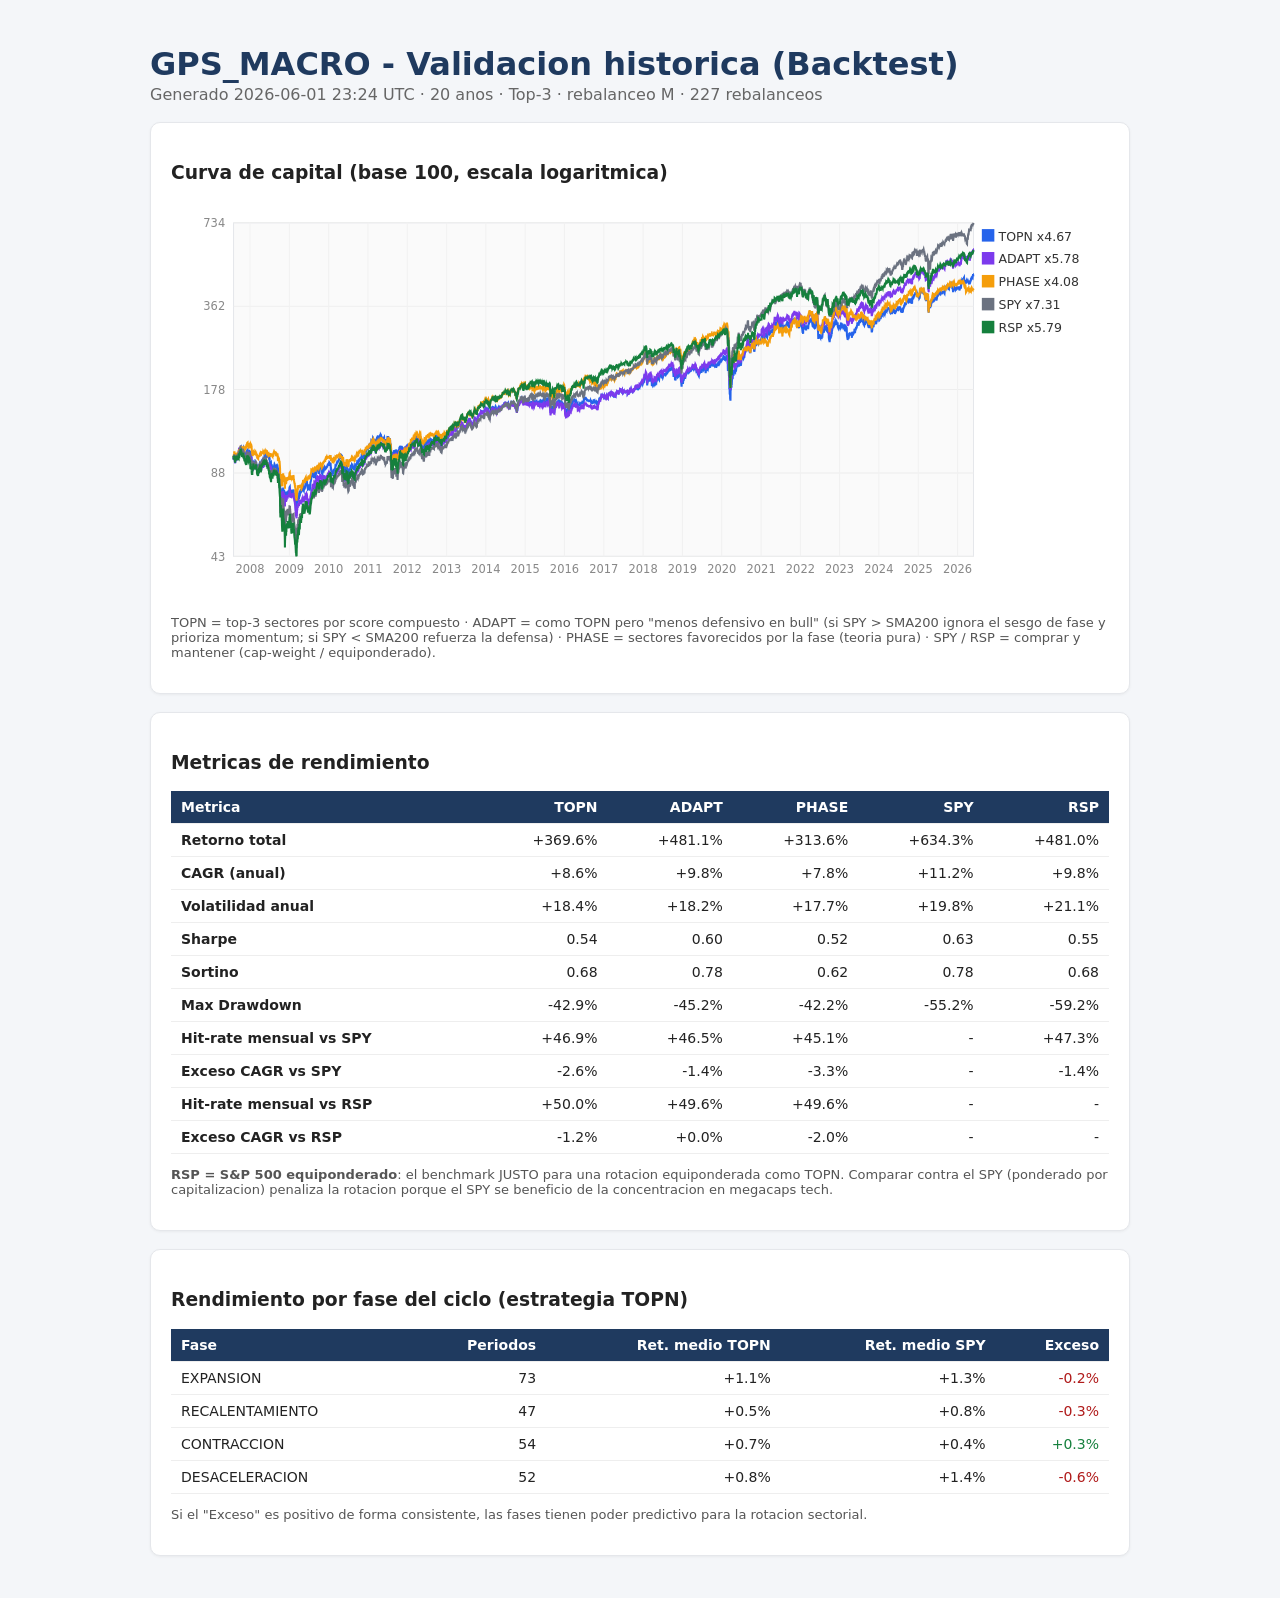
==== commit 2bc4ed09: "feat: add ADAPT strategy (less-defensive-in-bull) to backtest Filtro de tendencia clasico (SPY vs SM" ====
--- a/docs/backtest.html
+++ b/docs/backtest.html
@@ -19,33 +19,35 @@
   code{background:#eef;padding:1px 5px;border-radius:4px;}
 </style></head><body><div class="wrap">
   <h1>GPS_MACRO - Validacion historica (Backtest)</h1>
-  <p class="sub">Generado 2026-06-01 22:25 UTC &middot;
+  <p class="sub">Generado 2026-06-01 23:24 UTC &middot;
      20 anos &middot; Top-3 &middot; rebalanceo M &middot;
      227 rebalanceos</p>
   
 
   <div class="card">
     <h3>Curva de capital (base 100, escala logaritmica)</h3>
-    <svg viewBox="0 0 900 380" xmlns="http://www.w3.org/2000/svg" style="width:100%;height:auto;font-family:system-ui,sans-serif;"><rect x="60" y="20" width="710" height="320" fill="#fafafa" stroke="#e5e7eb"/><line x1="60" y1="340.0" x2="770" y2="340.0" stroke="#eee"/><text x="52" y="344.0" font-size="11" fill="#888" text-anchor="end">43</text><line x1="60" y1="260.0" x2="770" y2="260.0" stroke="#eee"/><text x="52" y="264.0" font-size="11" fill="#888" text-anchor="end">88</text><line x1="60" y1="180.0" x2="770" y2="180.0" stroke="#eee"/><text x="52" y="184.0" font-size="11" fill="#888" text-anchor="end">178</text><line x1="60" y1="100.0" x2="770" y2="100.0" stroke="#eee"/><text x="52" y="104.0" font-size="11" fill="#888" text-anchor="end">362</text><line x1="60" y1="20.0" x2="770" y2="20.0" stroke="#eee"/><text x="52" y="24.0" font-size="11" fill="#888" text-anchor="end">734</text><line x1="75.8" y1="20" x2="75.8" y2="340" stroke="#f1f1f1"/><text x="75.8" y="356" font-size="11" fill="#888" text-anchor="middle">2008</text><line x1="113.6" y1="20" x2="113.6" y2="340" stroke="#f1f1f1"/><text x="113.6" y="356" font-size="11" fill="#888" text-anchor="middle">2009</text><line x1="151.3" y1="20" x2="151.3" y2="340" stroke="#f1f1f1"/><text x="151.3" y="356" font-size="11" fill="#888" text-anchor="middle">2010</text><line x1="189.0" y1="20" x2="189.0" y2="340" stroke="#f1f1f1"/><text x="189.0" y="356" font-size="11" fill="#888" text-anchor="middle">2011</text><line x1="226.7" y1="20" x2="226.7" y2="340" stroke="#f1f1f1"/><text x="226.7" y="356" font-size="11" fill="#888" text-anchor="middle">2012</text><line x1="264.5" y1="20" x2="264.5" y2="340" stroke="#f1f1f1"/><text x="264.5" y="356" font-size="11" fill="#888" text-anchor="middle">2013</text><line x1="302.1" y1="20" x2="302.1" y2="340" stroke="#f1f1f1"/><text x="302.1" y="356" font-size="11" fill="#888" text-anchor="middle">2014</text><line x1="339.8" y1="20" x2="339.8" y2="340" stroke="#f1f1f1"/><text x="339.8" y="356" font-size="11" fill="#888" text-anchor="middle">2015</text><line x1="377.5" y1="20" x2="377.5" y2="340" stroke="#f1f1f1"/><text x="377.5" y="356" font-size="11" fill="#888" text-anchor="middle">2016</text><line x1="415.3" y1="20" x2="415.3" y2="340" stroke="#f1f1f1"/><text x="415.3" y="356" font-size="11" fill="#888" text-anchor="middle">2017</text><line x1="453.0" y1="20" x2="453.0" y2="340" stroke="#f1f1f1"/><text x="453.0" y="356" font-size="11" fill="#888" text-anchor="middle">2018</text><line x1="490.7" y1="20" x2="490.7" y2="340" stroke="#f1f1f1"/><text x="490.7" y="356" font-size="11" fill="#888" text-anchor="middle">2019</text><line x1="528.4" y1="20" x2="528.4" y2="340" stroke="#f1f1f1"/><text x="528.4" y="356" font-size="11" fill="#888" text-anchor="middle">2020</text><line x1="566.2" y1="20" x2="566.2" y2="340" stroke="#f1f1f1"/><text x="566.2" y="356" font-size="11" fill="#888" text-anchor="middle">2021</text><line x1="603.9" y1="20" x2="603.9" y2="340" stroke="#f1f1f1"/><text x="603.9" y="356" font-size="11" fill="#888" text-anchor="middle">2022</text><line x1="641.5" y1="20" x2="641.5" y2="340" stroke="#f1f1f1"/><text x="641.5" y="356" font-size="11" fill="#888" text-anchor="middle">2023</text><line x1="679.2" y1="20" x2="679.2" y2="340" stroke="#f1f1f1"/><text x="679.2" y="356" font-size="11" fill="#888" text-anchor="middle">2024</text><line x1="717.0" y1="20" x2="717.0" y2="340" stroke="#f1f1f1"/><text x="717.0" y="356" font-size="11" fill="#888" text-anchor="middle">2025</text><line x1="754.7" y1="20" x2="754.7" y2="340" stroke="#f1f1f1"/><text x="754.7" y="356" font-size="11" fill="#888" text-anchor="middle">2026</text><polyline points="60.0,244.6 60.1,244.5 60.2,247.3 60.5,245.9 60.6,244.9 60.7,243.4 60.8,246.4 60.9,247.1 61.2,246.0 61.3,248.0 61.4,250.0 61.5,250.5 61.7,248.4 62.0,247.8 62.1,248.3 62.2,246.7 62.3,246.5 62.4,244.8 62.7,245.6 62.8,248.1 62.9,245.1 63.0,245.2 63.1,243.9 63.5,242.5 63.6,243.5 63.7,242.4 63.8,244.8 64.1,244.9 64.2,243.4 64.3,243.2 64.4,242.6 64.5,242.6 64.9,242.9 65.0,239.8 65.1,238.9 65.2,239.1 65.3,238.4 65.6,238.9 65.7,239.0 65.8,238.4 65.9,237.8 66.0,238.0 66.3,236.5 66.4,237.3 66.5,238.2 66.6,237.8 66.7,236.8 67.0,237.2 67.1,235.8 67.2,235.6 67.3,236.5 67.4,235.6 67.7,235.9 67.8,235.9 68.0,235.8 68.1,235.3 68.2,239.1 68.5,239.1 68.6,237.9 68.7,238.2 68.8,237.4 68.9,236.3 69.2,235.8 69.3,237.4 69.4,235.6 69.5,237.9 69.6,236.8 69.9,236.8 70.0,235.3 70.1,238.8 70.2,238.7 70.3,240.5 70.6,243.6 70.7,240.7 70.8,241.2 70.9,242.6 71.0,241.1 71.4,242.3 71.5,240.4 71.6,242.2 71.8,240.9 72.1,243.1 72.2,242.9 72.3,240.3 72.4,239.9 72.5,239.8 72.8,239.8 72.9,239.6 73.0,238.5 73.1,238.4 73.2,237.9 73.5,237.6 73.6,239.5 73.7,239.3 73.8,238.6 73.9,240.4 74.2,241.4 74.4,240.9 74.5,240.7 74.6,240.5 74.7,239.3 75.0,239.1 75.2,239.4 75.3,240.5 75.4,240.2 75.7,241.2 75.9,241.9 76.0,241.7 76.1,242.9 76.4,241.9 76.5,242.8 76.6,241.4 76.7,241.7 76.8,242.7 77.1,242.1 77.2,244.5 77.3,246.5 77.5,249.7 77.6,250.8 78.0,253.5 78.1,251.7 78.2,251.6 78.3,253.2 78.6,251.5 78.7,250.8 78.8,251.8 78.9,251.0 79.0,249.5 79.3,249.1 79.4,251.4 79.5,251.5 79.6,251.5 79.7,252.4 80.0,251.8 80.1,250.1 80.2,250.5 80.3,251.3 80.4,250.6 80.9,249.8 81.0,250.7 81.1,251.8 81.2,250.6 81.5,250.0 81.6,249.4 81.7,250.7 81.8,251.3 81.9,253.7 82.2,252.2 82.3,253.9 82.4,251.8 82.5,253.2 82.6,256.1 82.9,257.5 83.0,252.6 83.1,254.1 83.2,252.6 83.3,254.6 83.6,256.9 83.7,253.3 83.9,258.0 84.0,257.5 84.4,255.2 84.5,253.6 84.6,253.2 84.7,253.5 84.8,254.0 85.1,253.7 85.2,251.7 85.3,251.0 85.4,251.2 85.5,250.4 85.8,250.7 85.9,250.3 86.0,251.0 86.1,250.8 86.2,253.1 86.5,252.2 86.6,251.6 86.7,249.1 86.8,249.5 87.0,248.1 87.3,247.7 87.4,248.5 87.5,248.5 87.6,249.2 87.7,248.3 88.0,247.8 88.1,249.0 88.2,249.1 88.3,249.8 88.4,248.0 88.7,247.2 88.8,245.9 88.9,247.6 89.0,246.1 89.1,246.5 89.4,245.6 89.5,244.9 89.6,244.9 89.7,244.0 89.8,241.9 90.2,241.4 90.3,240.6 90.4,242.4 90.5,242.9 90.6,244.7 91.0,244.9 91.1,243.2 91.2,244.0 91.3,243.9 91.6,244.2 91.7,245.3 91.8,245.6 91.9,242.0 92.0,244.8 92.3,242.6 92.4,244.0 92.5,244.5 92.6,245.3 92.7,243.5 93.0,243.4 93.1,242.4 93.2,242.6 93.4,243.4 93.5,244.9 93.8,242.7 93.9,244.5 94.0,244.1 94.1,246.4 94.2,246.4 94.5,245.1 94.6,245.5 94.7,248.4 94.8,249.1 95.2,250.2 95.3,251.0 95.4,251.2 95.5,249.9 95.6,250.4 95.9,250.0 96.0,252.2 96.1,253.8 96.2,254.8 96.3,254.4 96.7,251.8 96.8,253.1 96.9,255.9 97.0,257.0 97.1,257.3 97.4,257.1 97.5,256.8 97.6,253.0 97.7,255.2 97.8,256.3 98.1,257.2 98.2,255.0 98.3,254.0 98.4,255.3 98.5,254.1 98.8,253.6 98.9,253.2 99.0,252.7 99.1,252.6 99.2,252.1 99.5,252.9 99.7,253.9 99.8,253.4 99.9,253.7 100.0,252.5 100.3,254.5 100.4,254.5 100.5,253.9 100.6,252.9 100.7,254.0 101.1,252.9 101.2,252.8 101.3,255.1 101.4,254.9 101.7,251.8 101.8,253.0 101.9,253.3 102.0,252.4 102.1,252.0 102.4,254.8 102.5,254.6 102.6,258.1 102.7,256.4 102.9,255.6 103.2,258.2 103.3,260.2 103.4,260.0 103.5,257.8 103.6,257.6 103.9,262.5 104.0,260.5 104.1,259.9 104.2,261.7 104.3,264.2 104.6,267.8 104.7,272.4 104.8,274.9 104.9,282.7 105.0,283.2 105.3,275.7 105.4,274.6 105.5,284.4 105.6,279.7 105.7,278.8 106.1,276.8 106.2,277.7 106.3,281.9 106.4,282.6 106.5,286.8 106.8,290.0 106.9,281.7 107.0,281.9 107.1,278.3 107.2,277.0 107.5,275.8 107.6,274.0 107.7,276.0 107.8,279.1 107.9,276.8 108.2,277.9 108.3,279.4 108.4,282.3 108.5,276.1 108.6,279.6 108.9,280.8 109.0,280.7 109.2,284.1 109.3,288.7 109.4,283.3 109.7,281.7 109.8,280.5 109.9,279.5 110.1,277.8 110.4,284.5 110.5,282.1 110.6,280.1 110.7,282.7 110.8,280.1 111.1,279.0 111.2,280.8 111.3,280.4 111.4,280.9 111.5,280.5 111.8,281.2 111.9,277.6 112.0,279.2 112.1,278.5 112.2,278.3 112.6,279.0 112.7,279.7 112.8,279.3 113.0,279.2 113.3,279.3 113.4,277.4 113.5,276.1 113.7,273.9 114.0,273.4 114.1,275.1 114.2,276.2 114.3,276.6 114.4,278.0 114.7,278.4 114.8,278.6 114.9,280.4 115.0,279.8 115.1,278.4 115.6,280.4 115.7,279.0 115.8,278.9 115.9,279.2 116.2,278.2 116.3,277.1 116.4,275.9 116.5,277.0 116.6,279.4 116.9,279.2 117.0,277.3 117.1,278.2 117.2,277.1 117.3,275.9 117.6,276.6 117.7,280.2 117.8,279.6 117.9,279.2 118.0,280.6 118.4,283.4 118.5,283.8 118.7,283.2 118.8,285.1 119.1,287.7 119.2,285.4 119.3,286.7 119.4,290.1 119.5,292.5 119.8,295.8 119.9,296.7 120.0,293.9 120.1,297.0 120.2,296.1 120.5,298.6 120.6,294.4 120.7,294.3 120.8,290.5 120.9,288.7 121.2,288.8 121.3,286.2 121.4,285.8 121.5,287.1 121.6,288.1 122.0,282.9 122.1,284.2 122.2,283.4 122.3,281.6 122.4,283.2 122.7,285.4 122.8,284.6 122.9,282.9 123.0,279.7 123.1,279.3 123.4,279.9 123.5,282.5 123.6,280.6 123.7,278.0 124.1,277.7 124.2,279.1 124.3,278.9 124.4,276.3 124.5,275.5 124.8,278.9 124.9,278.0 125.1,277.9 125.2,277.6 125.3,276.2 125.6,276.5 125.7,276.4 125.8,275.1 125.9,274.4 126.0,274.0 126.3,270.0 126.4,270.5 126.5,269.8 126.6,273.3 126.7,272.0 127.0,273.1 127.1,273.7 127.2,277.7 127.3,276.9 127.4,277.1 127.7,273.2 127.8,272.6 127.9,273.3 128.0,275.7 128.2,275.3 128.6,272.2 128.7,274.8 128.8,273.8 128.9,271.6 129.2,267.7 129.3,267.1 129.4,269.3 129.5,267.8 129.6,268.2 129.9,268.3 130.0,267.2 130.1,267.7 130.2,267.2 130.3,267.7 130.6,270.1 130.7,272.6 130.8,272.3 130.9,272.3 131.0,271.6 131.4,275.6 131.5,275.5 131.6,274.4 131.7,271.7 131.8,272.1 132.1,270.9 132.2,271.9 132.3,271.3 132.4,274.8 132.8,274.4 132.9,276.5 133.0,275.8 133.1,275.8 133.2,275.9 133.5,273.9 133.6,273.1 133.7,270.4 133.8,269.1 133.9,268.8 134.2,267.6 134.3,266.8 134.4,266.5 134.6,264.1 134.7,263.7 135.0,263.6 135.1,263.4 135.2,263.7 135.3,262.8 135.4,263.3 135.7,260.7 135.8,260.8 135.9,261.1 136.0,261.7 136.1,259.9 136.4,260.9 136.5,262.0 136.6,260.6 136.7,259.6 136.8,261.5 137.1,265.0 137.2,263.5 137.3,262.5 137.4,261.8 137.5,259.5 137.9,260.1 138.0,259.8 138.1,259.6 138.2,259.2 138.3,258.8 138.6,260.4 138.7,264.3 138.8,264.5 138.9,262.8 139.0,261.2 139.4,260.2 139.5,259.1 139.6,258.0 139.7,258.3 140.0,257.3 140.1,256.2 140.2,253.7 140.3,254.0 140.4,253.9 140.7,254.8 140.9,253.4 141.0,255.3 141.1,257.3 141.2,258.2 141.5,255.6 141.6,255.5 141.7,256.2 141.8,260.2 141.9,260.8 142.2,258.4 142.3,256.6 142.4,256.1 142.5,254.6 142.6,254.3 142.9,253.7 143.0,253.8 143.1,251.2 143.2,251.5 143.3,253.0 143.6,251.8 143.7,252.9 143.8,254.5 143.9,252.5 144.1,253.9 144.4,256.1 144.5,257.4 144.6,260.8 144.7,257.1 144.8,261.3 145.1,260.4 145.2,260.7 145.3,260.9 145.4,258.9 145.5,258.9 145.8,256.1 145.9,256.3 146.0,255.5 146.1,256.7 146.2,256.1 146.5,255.1 146.6,254.7 146.7,254.6 146.8,256.0 146.9,256.4 147.3,254.9 147.4,255.2 147.5,255.2 147.7,257.2 148.0,256.3 148.1,254.3 148.2,253.9 148.3,255.0 148.4,255.2 148.7,255.1 148.8,256.2 148.9,255.5 149.0,254.6 149.1,254.2 149.4,253.0 149.5,253.4 149.6,253.1 149.7,254.8 149.8,254.4 150.1,253.0 150.2,252.7 150.4,252.0 150.5,251.7 150.9,251.5 151.0,251.3 151.1,251.7 151.2,253.1 151.6,251.1 151.7,250.9 151.8,250.6 151.9,250.8 152.0,250.0 152.3,250.4 152.4,252.1 152.5,250.8 152.6,251.2 152.7,252.4 153.1,250.6 153.2,252.4 153.3,255.0 153.4,257.8 153.8,256.9 153.9,257.5 154.0,257.5 154.1,259.5 154.2,261.0 154.5,259.7 154.6,257.7 154.7,258.4 154.8,261.6 154.9,261.9 155.2,262.8 155.3,261.2 155.4,261.6 155.5,260.4 155.6,260.8 156.0,258.9 156.1,258.0 156.2,257.3 156.3,257.0 156.6,257.1 156.8,258.2 156.9,257.0 157.0,257.0 157.1,256.8 157.4,255.5 157.5,255.5 157.6,255.3 157.7,254.6 157.8,253.1 158.1,253.4 158.2,253.2 158.3,253.1 158.4,252.6 158.5,252.2 158.8,252.0 158.9,251.0 159.0,250.6 159.1,250.3 159.2,250.7 159.5,250.0 159.6,249.1 159.7,249.8 159.9,249.7 160.0,249.4 160.3,248.8 160.4,248.7 160.5,249.4 160.6,248.6 161.0,247.5 161.1,247.1 161.2,247.6 161.3,246.8 161.4,246.2 161.7,245.9 161.8,245.6 161.9,243.6 162.0,243.2 162.1,245.8 162.4,245.4 162.5,244.0 162.6,243.8 162.7,242.6 162.8,242.2 163.2,242.4 163.3,245.7 163.4,245.1 163.5,242.5 163.6,245.2 163.9,242.9 164.0,246.3 164.1,247.5 164.2,251.8 164.3,253.8 164.6,247.7 164.7,248.0 164.8,246.2 164.9,248.3 165.0,250.7 165.3,250.5 165.4,252.8 165.5,253.4 165.6,258.4 165.7,255.9 166.0,257.8 166.1,257.1 166.3,257.4 166.4,253.2 166.5,255.1 166.9,256.6 167.0,254.1 167.1,253.7 167.2,258.0 167.5,260.0 167.6,258.7 167.7,258.7 167.8,255.4 167.9,255.6 168.2,255.3 168.3,252.9 168.4,253.5 168.5,253.3 168.6,253.4 168.9,253.8 169.0,255.9 169.1,255.9 169.2,257.9 169.3,257.9 169.7,258.1 169.8,261.6 169.9,262.5 170.0,262.7 170.1,263.3 170.5,262.6 170.6,259.4 170.7,258.1 170.8,257.5 171.1,257.4 171.2,256.3 171.3,256.2 171.4,255.9 171.5,258.3 171.8,257.5 171.9,256.1 172.0,257.2 172.1,255.0 172.2,253.8 172.6,252.8 172.7,252.3 172.8,252.8 172.9,254.0 173.0,253.9 173.3,252.0 173.4,252.7 173.5,252.1 173.6,252.3 173.7,252.3 174.0,251.8 174.1,251.8 174.2,254.6 174.3,255.0 174.4,254.9 174.7,255.0 174.8,253.6 174.9,253.7 175.0,255.5 175.1,255.6 175.4,255.7 175.5,256.5 175.6,256.6 175.8,257.1 175.9,255.4 176.2,256.8 176.3,256.8 176.4,254.2 176.5,253.5 176.6,252.7 177.0,253.4 177.1,253.1 177.2,252.7 177.3,252.5 177.6,251.7 177.7,251.7 177.8,251.8 177.9,251.7 178.0,251.8 178.3,250.7 178.4,251.1 178.5,250.7 178.6,251.7 178.7,249.7 179.1,250.1 179.2,249.8 179.3,250.3 179.4,250.7 179.5,250.6 179.8,251.4 179.9,248.9 180.0,249.1 180.1,249.0 180.2,248.0 180.5,248.1 180.6,247.8 180.7,246.8 180.8,247.1 180.9,246.4 181.2,246.1 181.3,248.0 181.4,246.6 181.5,246.1 181.6,245.8 181.9,245.3 182.1,245.2 182.2,245.6 182.3,245.6 182.4,245.4 182.7,245.5 182.8,244.3 182.9,244.0 183.0,241.7 183.1,241.4 183.4,241.3 183.5,242.4 183.6,241.9 183.7,242.1 183.8,243.9 184.1,244.4 184.2,246.4 184.3,246.1 184.4,244.4 184.5,243.8 184.8,243.3 184.9,245.2 185.0,243.1 185.3,244.4 185.6,244.3 185.7,244.7 185.8,241.8 185.9,240.2 186.0,239.7 186.3,239.4 186.4,239.5 186.5,240.2 186.6,239.8 186.7,239.2 187.0,238.9 187.1,239.1 187.2,239.6 187.3,238.8 187.4,238.4 187.7,237.8 187.8,236.9 187.9,236.8 188.0,236.7 188.5,236.9 188.6,236.8 188.7,236.1 188.8,236.2 188.9,236.2 189.2,235.4 189.3,236.0 189.4,235.6 189.5,236.2 189.6,235.9 189.9,235.9 190.0,234.9 190.1,233.7 190.2,234.1 190.3,233.4 190.7,232.7 190.8,234.4 190.9,235.4 191.0,235.0 191.3,234.1 191.4,234.2 191.6,232.3 191.7,232.7 191.8,234.2 192.1,232.1 192.2,230.0 192.3,230.2 192.4,230.0 192.5,229.9 192.8,229.2 192.9,228.9 193.0,229.7 193.1,229.1 193.2,228.6 193.5,227.4 193.6,228.4 193.7,227.2 193.8,226.4 193.9,226.6 194.3,229.3 194.4,229.5 194.5,230.0 194.6,228.5 195.0,227.6 195.1,230.1 195.2,229.5 195.3,227.2 195.4,228.3 195.7,229.5 195.8,228.8 195.9,229.8 196.0,232.8 196.1,231.1 196.4,231.4 196.5,232.0 196.6,234.1 196.7,231.7 196.8,231.5 197.1,228.9 197.2,229.4 197.3,228.6 197.4,227.9 197.5,227.2 197.8,227.5 198.0,226.4 198.1,225.6 198.2,225.4 198.3,224.8 198.6,224.5 198.7,224.1 198.8,224.8 198.9,225.0 199.0,225.5 199.3,226.7 199.4,228.7 199.5,228.8 199.6,228.5 199.7,227.8 200.0,229.4 200.1,228.0 200.2,226.1 200.3,225.4 200.7,226.0 200.8,224.5 200.9,224.2 201.1,224.1 201.2,223.2 201.5,223.7 201.6,225.0 201.7,226.3 201.8,227.3 201.9,226.8 202.2,226.0 202.3,225.0 202.4,226.9 202.5,226.5 202.6,227.5 202.9,228.4 203.0,228.9 203.1,227.2 203.2,226.8 203.3,227.6 203.6,229.1 203.7,228.9 203.8,228.0 203.9,227.3 204.0,226.9 204.5,226.0 204.6,227.3 204.7,227.9 204.8,228.9 205.1,229.5 205.2,229.4 205.3,229.3 205.4,228.6 205.5,230.0 205.8,229.5 205.9,228.6 206.0,230.2 206.1,229.5 206.2,228.9 206.5,228.1 206.6,227.8 206.7,228.5 206.8,229.2 206.9,229.9 207.2,229.2 207.3,228.5 207.5,227.9 207.6,227.4 207.7,225.6 208.1,225.7 208.2,225.5 208.3,224.7 208.4,225.5 208.7,227.5 208.8,228.0 208.9,227.5 209.0,228.3 209.1,228.4 209.4,229.5 209.5,228.0 209.6,228.2 209.7,226.7 209.8,227.0 210.1,227.6 210.2,228.7 210.3,231.1 210.4,231.6 210.5,232.2 210.9,232.5 211.0,235.5 211.1,235.3 211.2,241.1 211.3,240.9 211.6,248.1 211.7,243.6 211.8,248.1 211.9,243.4 212.0,242.3 212.3,239.9 212.4,240.7 212.5,240.3 212.6,245.1 212.7,246.5 213.0,246.6 213.1,242.7 213.2,241.7 213.3,243.8 213.4,242.0 213.8,239.2 213.9,238.7 214.0,238.1 214.1,238.7 214.2,240.5 214.6,240.7 214.7,238.8 214.8,239.3 214.9,242.0 215.2,241.6 215.3,240.8 215.4,239.7 215.5,238.5 215.6,237.6 215.9,238.5 216.0,237.5 216.1,240.0 216.2,242.2 216.3,241.7 216.6,240.1 216.7,239.1 216.8,240.9 217.0,239.7 217.1,241.0 217.4,243.6 217.5,243.0 217.6,242.4 217.7,240.8 217.8,240.5 218.1,238.3 218.2,238.8 218.3,238.6 218.4,238.7 218.5,237.7 218.8,238.8 218.9,237.9 219.0,238.1 219.1,237.7 219.2,235.7 219.5,235.6 219.6,237.2 219.7,236.2 219.8,233.9 219.9,234.3 220.3,235.8 220.4,238.4 220.5,236.9 220.6,235.1 220.7,235.6 221.0,235.0 221.1,233.9 221.2,237.5 221.3,236.7 221.4,234.6 221.7,235.6 221.8,234.9 221.9,236.6 222.0,238.2 222.1,238.3 222.4,240.0 222.5,240.5 222.6,242.8 222.8,243.0 223.1,240.2 223.3,239.8 223.4,236.2 223.5,236.6 223.6,237.1 223.9,236.1 224.0,236.0 224.1,236.3 224.2,238.3 224.3,236.6 224.6,238.2 224.7,238.5 224.8,240.0 224.9,239.3 225.0,239.1 225.3,240.2 225.4,237.1 225.5,235.7 225.6,235.2 225.7,234.5 226.1,234.0 226.2,235.1 226.3,234.2 226.5,234.7 226.9,234.9 227.0,235.4 227.1,235.2 227.2,235.6 227.5,235.4 227.6,234.9 227.7,235.2 227.8,235.2 227.9,235.4 228.3,235.1 228.4,234.8 228.5,235.0 228.6,235.0 228.9,235.0 229.0,235.5 229.1,234.2 229.2,234.4 229.3,235.1 229.7,235.6 229.8,235.4 229.9,234.5 230.0,234.4 230.1,232.5 230.4,232.7 230.5,232.4 230.6,232.0 230.7,231.5 230.8,232.3 231.1,231.3 231.2,231.5 231.3,232.3 231.4,231.3 231.5,230.8 231.9,230.6 232.0,230.9 232.1,230.5 232.2,230.3 232.5,230.0 232.6,229.5 232.8,230.1 232.9,229.4 233.0,229.7 233.3,230.3 233.4,232.2 233.5,231.1 233.6,229.8 233.7,229.3 234.0,229.4 234.1,227.3 234.2,227.3 234.3,226.6 234.4,226.7 234.7,226.3 234.8,226.7 234.9,226.7 235.0,227.3 235.1,227.2 235.4,225.5 235.5,225.7 235.6,226.5 235.7,226.5 235.8,226.3 236.2,225.5 236.3,225.8 236.4,227.2 236.5,227.0 236.9,228.2 237.0,230.5 237.1,229.1 237.2,227.5 237.3,229.1 237.6,229.3 237.7,227.6 237.8,228.1 237.9,229.0 238.0,229.3 238.3,230.2 238.4,230.0 238.5,228.0 238.6,227.0 238.7,226.5 239.0,227.2 239.2,226.4 239.3,226.5 239.4,227.4 239.5,229.5 239.8,229.4 239.9,230.3 240.0,230.8 240.1,230.8 240.2,231.3 240.5,232.9 240.6,233.3 240.7,234.2 240.8,236.6 240.9,237.6 241.2,235.7 241.3,235.4 241.4,235.0 241.5,235.0 241.6,235.3 242.0,233.7 242.1,235.5 242.2,235.4 242.4,236.9 242.7,236.6 242.8,236.3 242.9,234.7 243.0,234.2 243.1,233.6 243.4,234.1 243.5,233.6 243.6,233.6 243.7,232.3 243.8,231.9 244.1,231.4 244.2,231.2 244.3,231.9 244.4,233.2 244.5,232.7 244.8,233.5 244.9,233.2 245.0,232.2 245.1,232.0 245.2,230.4 245.6,229.8 245.7,229.8 245.9,230.4 246.0,230.8 246.3,230.7 246.4,230.8 246.5,230.7 246.6,230.5 246.7,229.3 247.0,229.5 247.1,228.8 247.2,228.6 247.3,228.6 247.4,229.2 247.7,230.2 247.8,231.1 247.9,230.9 248.0,229.4 248.1,227.6 248.4,227.5 248.5,228.2 248.7,228.6 248.8,229.5 248.9,228.0 249.2,228.1 249.3,228.8 249.4,228.3 249.5,228.5 249.6,228.3 249.9,228.4 250.0,228.2 250.1,228.3 250.2,228.4 250.3,228.6 250.6,228.5 250.7,229.1 250.8,229.3 250.9,230.0 251.0,229.2 251.3,229.0 251.4,229.1 251.5,229.1 251.6,229.6 251.7,229.5 252.2,229.4 252.3,229.5 252.4,227.1 252.5,226.8 252.8,227.7 252.9,227.3 253.0,226.9 253.1,225.0 253.2,224.7 253.5,224.8 253.6,224.8 253.7,224.8 253.8,224.9 253.9,224.8 254.2,225.0 254.3,226.1 254.4,226.8 254.5,225.7 254.6,226.3 255.0,226.2 255.1,226.0 255.2,225.2 255.3,224.5 255.4,224.6 255.7,225.1 255.8,226.6 255.9,227.3 256.0,227.6 256.1,227.7 256.4,226.6 256.5,225.3 256.6,225.3 256.7,225.7 256.8,227.9 257.1,227.8 257.2,229.0 257.3,229.3 257.4,229.2 257.5,229.1 258.0,229.4 258.2,228.2 258.3,228.7 258.6,228.6 258.7,228.0 258.8,230.3 258.9,231.7 259.0,231.7 259.3,231.4 259.4,231.7 259.5,233.4 259.6,233.5 259.7,232.7 260.0,230.8 260.1,230.2 260.2,230.1 260.4,228.7 260.7,229.2 260.8,229.9 260.9,229.0 261.0,228.4 261.1,228.4 261.5,228.8 261.6,229.0 261.7,228.9 261.8,228.6 261.9,228.1 262.2,228.2 262.3,227.7 262.4,227.7 262.5,228.4 262.6,228.7 262.9,227.7 263.0,227.0 263.1,228.0 263.2,227.7 263.3,228.6 263.6,228.9 263.8,229.7 263.9,229.7 264.0,230.8 264.3,229.1 264.6,226.4 264.7,226.3 264.8,225.4 265.1,225.8 265.2,226.3 265.3,225.9 265.4,225.0 265.5,225.2 265.8,225.1 265.9,224.6 266.0,224.8 266.1,224.0 266.2,223.6 266.6,223.0 266.7,223.0 266.8,222.3 266.9,221.6 267.2,221.9 267.3,221.8 267.4,222.4 267.5,222.7 267.7,221.6 268.0,222.9 268.1,221.8 268.2,221.6 268.3,221.8 268.4,221.3 268.7,221.3 268.8,220.7 268.9,220.5 269.0,220.3 269.1,220.4 269.5,219.6 269.6,221.3 269.7,222.2 269.8,221.2 270.1,223.6 270.2,222.8 270.3,220.9 270.4,220.8 270.5,220.7 270.9,220.1 271.0,218.9 271.1,218.7 271.2,218.3 271.3,217.5 271.6,217.0 271.7,217.5 271.8,217.0 271.9,216.5 272.0,216.5 272.3,217.4 272.4,217.9 272.5,217.2 272.6,218.3 272.7,217.4 273.0,217.9 273.1,217.2 273.2,217.4 273.3,216.9 273.7,217.3 273.8,216.2 273.9,217.4 274.1,216.7 274.2,217.2 274.5,216.4 274.6,216.2 274.7,214.7 274.8,213.9 274.9,213.8 275.2,216.3 275.3,214.6 275.4,215.9 275.5,217.2 275.6,215.7 275.9,215.2 276.0,213.9 276.1,214.3 276.2,213.6 276.3,214.0 276.6,213.6 276.7,213.7 276.8,214.6 276.9,213.9 277.0,213.2 277.4,213.9 277.5,213.1 277.6,213.3 277.7,213.7 277.8,213.0 278.1,212.9 278.2,211.9 278.3,211.1 278.4,212.2 278.5,211.3 278.8,211.9 278.9,211.2 279.0,212.2 279.1,212.6 279.2,213.2 279.6,212.9 279.7,214.4 279.8,214.1 279.9,215.6 280.2,215.2 280.4,215.8 280.5,217.8 280.6,216.6 280.7,214.6 281.0,214.8 281.1,216.2 281.2,217.2 281.3,215.3 281.4,216.1 281.7,215.3 281.8,214.2 281.9,215.7 282.0,218.4 282.1,218.3 282.4,219.9 282.5,218.5 282.6,217.3 282.7,216.1 282.8,216.4 283.1,215.9 283.2,215.9 283.3,215.9 283.6,214.3 283.9,213.5 284.0,212.9 284.1,212.8 284.2,211.5 284.3,210.8 284.6,210.7 284.7,211.3 284.8,211.0 284.9,210.2 285.0,209.7 285.3,209.3 285.4,209.6 285.5,210.1 285.6,209.8 285.7,209.5 286.0,210.0 286.1,210.1 286.2,209.9 286.3,208.5 286.4,208.2 286.8,208.4 286.9,209.1 287.0,209.7 287.1,209.3 287.2,209.7 287.5,210.0 287.6,209.7 287.7,210.6 287.8,212.4 287.9,212.8 288.2,213.4 288.3,212.5 288.4,213.4 288.5,212.3 288.6,212.2 288.9,212.4 289.0,214.6 289.1,214.2 289.2,213.8 289.3,214.3 289.7,213.6 289.9,212.4 290.0,212.2 290.1,212.3 290.4,211.2 290.5,210.1 290.6,209.4 290.7,209.7 290.8,209.4 291.1,208.4 291.2,208.0 291.3,206.9 291.4,206.9 291.5,207.6 291.8,208.3 291.9,208.3 292.0,209.0 292.1,208.3 292.2,208.6 292.5,209.0 292.6,208.0 292.7,208.3 292.8,209.4 292.9,208.4 293.3,209.6 293.4,211.2 293.5,211.5 293.6,208.8 293.7,208.1 294.0,207.5 294.1,208.5 294.2,207.0 294.3,206.2 294.4,205.7 294.7,205.7 294.8,204.8 294.9,205.1 295.0,204.5 295.1,203.9 295.4,203.9 295.5,203.4 295.6,203.9 295.7,204.0 295.8,203.7 296.2,203.3 296.3,203.5 296.4,203.2 296.5,204.9 296.6,203.1 296.9,203.1 297.0,203.2 297.1,202.2 297.2,201.5 297.3,201.0 297.6,201.5 297.7,202.0 297.8,202.7 297.9,201.7 298.0,201.0 298.3,201.2 298.4,201.0 298.5,200.7 298.7,200.8 299.0,201.2 299.1,202.2 299.2,202.5 299.4,202.5 299.5,201.2 299.8,201.0 299.9,201.2 300.0,202.8 300.1,203.2 300.2,203.0 300.5,202.3 300.6,202.6 300.7,200.5 300.8,200.5 300.9,199.9 301.2,199.4 301.3,199.3 301.5,198.4 301.6,198.7 301.9,198.5 302.0,198.1 302.2,199.2 302.3,199.4 302.7,199.9 302.8,199.1 302.9,199.3 303.0,199.3 303.1,199.1 303.4,200.7 303.5,199.4 303.6,198.6 303.7,198.9 303.8,199.4 304.2,199.2 304.3,199.1 304.4,199.9 304.5,202.5 304.8,203.0 304.9,202.6 305.0,203.9 305.1,202.4 305.2,203.1 305.5,205.7 305.7,204.9 305.8,205.1 305.9,204.0 306.0,202.2 306.3,202.0 306.4,200.7 306.5,200.3 306.6,199.7 306.7,199.3 307.1,198.9 307.2,199.6 307.3,198.8 307.4,199.0 307.7,198.3 307.8,198.6 307.9,198.5 308.0,197.8 308.1,197.7 308.4,198.5 308.5,196.7 308.6,196.6 308.7,196.7 308.9,197.0 309.2,197.0 309.3,197.5 309.4,197.5 309.5,198.8 309.6,199.2 309.9,198.1 310.0,197.0 310.1,197.6 310.2,196.8 310.3,197.9 310.6,198.6 310.7,197.8 310.8,198.8 310.9,199.1 311.0,198.9 311.3,197.7 311.4,196.7 311.5,196.3 311.6,196.5 311.7,198.3 312.1,199.5 312.2,199.5 312.3,197.7 312.4,200.6 312.5,201.8 312.8,201.0 312.9,200.1 313.0,199.0 313.1,198.7 313.5,198.0 313.6,197.5 313.7,197.9 313.8,197.7 313.9,198.9 314.2,198.3 314.3,197.7 314.4,197.3 314.5,197.3 314.6,198.1 314.9,197.5 315.0,197.9 315.1,196.6 315.3,197.6 315.4,198.2 315.7,197.7 315.8,197.4 315.9,197.5 316.0,198.4 316.1,198.3 316.4,198.6 316.5,199.2 316.6,198.4 316.7,198.1 316.8,198.0 317.2,197.4 317.3,197.1 317.4,196.5 317.5,196.3 317.8,196.3 317.9,196.3 318.0,196.2 318.1,195.5 318.2,194.9 318.6,194.8 318.7,194.8 318.8,195.0 318.9,195.5 319.0,194.8 319.3,194.6 319.4,194.5 319.5,193.6 319.6,193.5 319.7,192.9 320.0,192.7 320.1,194.0 320.2,193.3 320.3,193.3 320.4,193.2 320.7,193.0 320.8,193.0 320.9,193.7 321.0,193.8 321.4,193.9 321.6,194.0 321.7,193.7 321.8,193.9 321.9,194.3 322.2,194.1 322.3,194.2 322.4,193.1 322.5,194.6 322.6,193.6 322.9,193.7 323.0,193.2 323.1,192.8 323.2,192.7 323.3,193.3 323.6,192.8 323.7,193.3 323.8,194.2 323.9,196.3 324.0,196.8 324.3,195.7 324.4,197.3 324.5,197.3 324.6,198.2 324.8,196.9 325.1,196.7 325.2,197.0 325.3,196.1 325.4,195.8 325.5,195.5 325.8,194.7 325.9,194.0 326.0,193.9 326.1,193.6 326.2,193.8 326.5,193.2 326.6,192.8 326.7,192.9 326.8,193.0 326.9,192.5 327.3,193.0 327.4,192.9 327.5,193.6 327.6,192.9 328.0,193.5 328.1,194.0 328.2,193.6 328.3,193.6 328.4,194.6 328.7,194.6 328.8,193.4 328.9,193.5 329.0,193.2 329.1,193.3 329.4,194.3 329.5,194.7 329.6,193.8 329.7,195.8 329.8,194.8 330.1,195.0 330.2,195.5 330.3,197.0 330.4,197.0 330.5,195.4 330.8,195.6 330.9,197.5 331.1,195.1 331.2,197.3 331.3,198.8 331.6,200.5 331.7,200.6 331.8,201.9 331.9,202.3 332.0,200.8 332.3,199.8 332.4,197.4 332.5,198.1 332.6,196.7 332.7,195.5 333.0,195.4 333.1,194.2 333.2,194.1 333.3,193.1 333.4,191.9 333.7,191.5 333.8,191.7 333.9,190.8 334.0,191.2 334.1,191.1 334.5,190.4 334.6,190.4 334.7,191.0 334.8,191.2 334.9,191.4 335.2,190.8 335.3,189.9 335.4,190.4 335.5,190.5 335.6,190.1 335.9,190.0 336.0,189.9 336.1,189.2 336.3,188.4 336.6,189.1 336.7,188.6 336.8,188.7 336.9,188.7 337.0,188.4 337.4,188.8 337.5,189.0 337.6,190.6 337.7,190.0 337.8,191.6 338.1,192.4 338.2,193.5 338.3,191.6 338.4,188.8 338.5,188.7 338.8,188.2 338.9,188.7 339.0,188.5 339.2,188.0 339.5,188.2 339.6,188.8 339.7,190.1 339.9,190.2 340.2,192.2 340.3,193.1 340.4,191.7 340.6,190.4 340.7,191.5 341.0,192.1 341.1,192.2 341.2,192.8 341.3,193.5 341.4,192.2 341.8,192.5 341.9,191.8 342.0,190.3 342.1,190.7 342.4,190.3 342.5,191.0 342.6,192.5 342.7,191.2 342.8,193.0 343.1,192.2 343.2,191.5 343.3,192.4 343.4,191.2 343.5,193.3 343.9,194.4 344.0,192.5 344.1,193.1 344.2,193.0 344.3,193.6 344.7,193.4 344.8,192.2 344.9,192.8 345.0,192.3 345.3,191.8 345.4,191.4 345.5,192.2 345.6,192.3 345.7,192.4 346.0,191.3 346.1,192.0 346.2,192.1 346.3,192.0 346.4,193.7 346.7,193.1 346.8,194.9 347.0,195.3 347.1,193.8 347.2,194.4 347.5,192.7 347.6,193.0 347.7,191.7 347.8,191.6 347.9,190.7 348.2,190.9 348.3,191.5 348.4,193.8 348.5,194.1 348.6,193.6 348.9,192.4 349.0,193.6 349.1,194.1 349.2,193.4 349.6,192.9 349.7,193.2 349.8,192.4 349.9,192.0 350.1,191.5 350.4,192.1 350.5,191.9 350.6,192.0 350.7,191.8 350.8,193.0 351.1,192.2 351.2,191.9 351.3,191.8 351.4,191.6 351.5,191.2 351.8,192.4 351.9,192.3 352.0,193.2 352.1,194.3 352.2,192.8 352.5,192.5 352.6,193.9 352.7,194.6 352.8,193.9 352.9,192.4 353.3,192.7 353.4,193.2 353.5,193.3 353.6,192.0 353.7,191.7 354.0,191.2 354.1,191.1 354.2,191.1 354.3,190.8 354.4,190.9 354.8,192.1 354.9,190.7 355.0,190.8 355.1,191.5 355.4,191.1 355.5,191.3 355.6,190.9 355.7,191.8 355.8,192.0 356.1,192.9 356.2,193.0 356.3,191.6 356.5,191.2 356.6,192.2 356.9,192.5 357.0,191.9 357.1,191.7 357.2,190.3 357.3,190.8 357.6,190.0 357.7,189.8 357.8,190.6 357.9,190.5 358.0,190.7 358.3,193.3 358.4,193.0 358.5,191.6 358.6,192.0 359.0,192.2 359.1,191.7 359.2,193.7 359.3,193.0 359.4,191.5 359.8,190.2 359.9,189.7 360.0,189.4 360.1,188.6 360.2,188.9 360.5,188.7 360.6,189.0 360.7,188.5 360.8,189.2 360.9,190.5 361.2,191.0 361.3,189.9 361.4,189.1 361.5,189.0 361.6,188.8 361.9,189.0 362.0,188.9 362.1,188.9 362.2,190.3 362.3,190.4 362.6,189.4 362.8,190.4 362.9,190.9 363.0,190.6 363.1,190.2 363.4,189.4 363.5,189.5 363.6,190.0 363.7,192.8 363.8,196.6 364.1,201.4 364.2,202.4 364.3,198.1 364.4,195.5 364.5,195.9 364.8,197.2 364.9,200.2 365.0,198.4 365.1,197.9 365.2,199.7 365.6,197.1 365.7,198.7 365.8,198.3 366.0,197.6 366.3,198.0 366.4,196.6 366.5,195.5 366.6,196.0 366.7,197.8 367.0,196.7 367.1,198.1 367.2,198.1 367.3,198.4 367.4,197.7 367.7,200.2 367.8,200.3 367.9,198.3 368.0,198.5 368.1,197.0 368.4,195.3 368.5,196.1 368.6,195.7 368.7,194.4 368.8,194.4 369.2,193.8 369.3,194.3 369.4,195.2 369.5,193.8 369.6,193.2 369.9,192.8 370.0,192.8 370.1,193.0 370.2,191.3 370.3,191.9 370.6,191.8 370.7,192.1 370.8,192.3 370.9,192.4 371.0,192.6 371.3,191.6 371.4,191.3 371.5,191.6 371.6,191.5 371.7,191.4 372.0,192.6 372.1,192.5 372.3,192.6 372.4,193.8 372.5,195.8 372.8,194.2 372.9,194.2 373.0,192.5 373.1,192.1 373.2,191.2 373.5,191.5 373.6,191.6 373.7,191.6 373.9,191.5 374.2,192.1 374.3,190.9 374.4,191.9 374.5,193.6 374.6,191.0 374.9,191.7 375.0,192.4 375.1,193.9 375.2,193.6 375.3,196.1 375.7,195.5 375.8,194.3 375.9,192.6 376.0,194.3 376.1,196.7 376.4,195.7 376.5,194.8 376.6,193.9 376.7,194.0 377.1,194.0 377.2,192.7 377.3,193.5 377.4,194.8 377.8,196.5 377.9,196.4 378.0,197.3 378.1,199.7 378.2,200.7 378.6,199.8 378.7,198.7 378.8,201.7 378.9,200.6 379.0,203.0 379.4,202.4 379.5,203.5 379.6,202.7 379.7,200.4 380.0,201.6 380.1,200.3 380.2,201.7 380.3,200.4 380.4,198.0 380.7,197.4 380.8,198.4 380.9,198.1 381.0,198.5 381.1,199.5 381.4,200.3 381.5,200.1 381.6,200.1 381.8,201.2 381.9,200.2 382.3,199.0 382.4,198.0 382.5,197.7 382.6,197.8 382.9,196.7 383.0,197.3 383.1,196.7 383.2,195.4 383.3,197.1 383.6,197.4 383.7,196.5 383.8,196.1 383.9,195.5 384.0,194.7 384.3,194.6 384.4,194.7 384.5,194.1 384.6,194.1 384.7,193.4 385.1,193.4 385.2,193.2 385.3,192.4 385.4,191.2 385.5,191.1 385.8,190.9 385.9,191.5 386.0,191.5 386.1,191.5 386.5,191.4 386.6,190.4 386.7,190.1 386.8,190.2 386.9,189.4 387.2,189.7 387.3,191.0 387.4,190.4 387.5,191.3 387.6,190.9 387.9,191.5 388.0,190.7 388.2,190.8 388.3,191.1 388.4,190.8 388.7,190.2 388.8,190.4 388.9,191.7 389.0,193.3 389.1,193.5 389.4,193.2 389.5,193.4 389.6,192.9 389.7,193.4 389.8,193.6 390.1,193.2 390.2,194.7 390.3,195.2 390.4,195.2 390.5,195.2 390.8,196.0 390.9,194.7 391.0,194.6 391.1,194.1 391.3,195.1 391.6,193.8 391.7,194.5 391.8,196.1 391.9,195.6 392.0,195.0 392.3,195.0 392.4,194.2 392.5,193.3 392.6,193.4 392.7,193.3 393.1,193.4 393.2,193.6 393.3,193.5 393.4,192.8 393.7,192.7 393.8,192.6 393.9,192.1 394.0,191.7 394.1,192.3 394.5,192.8 394.6,192.6 394.7,192.6 394.8,192.1 394.9,192.2 395.2,192.2 395.3,191.6 395.4,191.9 395.5,191.1 395.6,193.0 395.9,193.4 396.0,191.8 396.1,190.4 396.2,188.9 396.3,188.9 396.7,189.1 396.8,188.9 396.9,190.0 397.0,188.8 397.3,188.7 397.4,188.5 397.5,188.3 397.7,188.4 397.8,188.3 398.1,188.2 398.2,188.5 398.3,188.9 398.4,189.2 398.5,188.4 398.8,189.2 398.9,189.6 399.0,191.0 399.1,190.7 399.2,189.9 399.5,190.0 399.6,190.6 399.7,190.6 399.8,190.3 399.9,190.4 400.2,190.3 400.3,190.4 400.4,190.5 400.5,190.1 400.6,190.5 401.0,190.5 401.1,191.4 401.2,190.9 401.3,190.2 401.4,190.5 401.7,190.5 401.8,190.2 401.9,190.9 402.0,190.6 402.1,191.6 402.4,190.8 402.5,191.4 402.6,191.7 402.7,191.8 402.8,191.1 403.2,190.4 403.3,190.1 403.4,189.7 403.5,192.5 403.8,191.1 404.0,193.1 404.1,193.5 404.2,192.2 404.3,193.0 404.6,192.8 404.7,193.1 404.8,191.6 404.9,191.2 405.0,192.3 405.3,193.3 405.4,192.8 405.5,190.9 405.6,191.8 405.7,190.5 406.0,190.7 406.1,191.5 406.2,190.5 406.3,190.4 406.4,191.2 406.7,190.3 406.8,191.6 406.9,191.6 407.0,192.1 407.2,192.0 407.5,192.4 407.6,192.0 407.7,191.3 407.8,191.7 407.9,191.9 408.2,191.5 408.3,191.9 408.4,191.9 408.5,192.4 408.6,192.3 408.9,192.7 409.0,193.8 409.1,194.8 409.2,195.0 409.3,195.3 409.6,192.9 409.7,192.4 409.8,192.2 409.9,192.3 410.0,192.3 410.4,191.9 410.5,190.9 410.6,191.3 410.7,190.5 410.8,190.7 411.1,189.8 411.2,189.5 411.3,189.8 411.5,189.1 411.8,188.7 411.9,188.5 412.0,189.6 412.1,188.6 412.2,188.9 412.5,188.2 412.6,187.8 412.7,186.2 412.8,185.9 412.9,185.5 413.2,185.9 413.3,185.4 413.5,186.7 413.6,186.3 413.7,186.4 414.0,186.4 414.1,185.8 414.2,186.0 414.3,186.0 414.4,185.9 414.8,185.7 414.9,186.9 415.0,187.2 415.1,187.4 415.5,186.3 415.6,185.9 415.7,186.5 415.8,186.1 416.1,187.2 416.2,187.3 416.3,186.5 416.4,187.1 416.5,186.9 417.0,187.8 417.1,187.4 417.2,187.5 417.3,187.2 417.6,188.1 417.7,186.8 417.8,185.6 417.9,185.4 418.0,185.9 418.3,187.3 418.4,187.8 418.5,187.7 418.6,188.0 418.7,186.9 419.0,187.2 419.1,187.5 419.2,187.7 419.3,186.9 419.4,186.2 419.7,185.1 419.9,184.6 420.0,184.2 420.1,184.2 420.2,184.3 420.6,183.8 420.7,183.8 420.8,184.2 420.9,184.3 421.2,184.0 421.3,184.2 421.4,182.0 421.5,183.2 421.6,182.9 421.9,183.4 422.0,183.6 422.1,183.7 422.2,183.7 422.3,183.3 422.6,183.2 422.7,183.7 422.8,183.1 423.0,183.2 423.1,183.3 423.4,183.6 423.5,185.8 423.6,185.5 423.7,185.6 423.8,185.7 424.1,186.0 424.2,184.8 424.3,185.0 424.4,184.3 424.5,184.8 424.8,185.1 424.9,185.1 425.0,185.7 425.1,185.3 425.2,185.6 425.5,185.6 425.6,185.9 425.7,186.5 425.8,187.4 426.3,186.0 426.4,186.4 426.5,186.5 426.6,185.1 426.7,185.7 427.0,184.1 427.1,183.3 427.2,183.2 427.3,183.0 427.4,183.5 427.7,183.2 427.8,182.9 427.9,183.2 428.0,183.2 428.1,182.7 428.4,182.5 428.5,182.2 428.6,182.3 428.7,182.6 428.8,182.7 429.1,182.4 429.2,182.3 429.4,184.8 429.5,184.3 429.6,183.3 429.9,182.5 430.0,182.5 430.1,182.2 430.2,181.3 430.3,181.2 430.7,181.0 430.8,180.9 430.9,180.2 431.0,179.7 431.3,179.9 431.4,180.4 431.5,180.0 431.6,180.5 431.7,181.6 432.0,182.0 432.1,181.4 432.2,181.4 432.3,181.5 432.5,181.4 432.8,180.7 432.9,181.4 433.0,181.4 433.1,181.6 433.2,181.6 433.5,181.4 433.6,182.7 433.7,182.2 433.8,183.6 433.9,183.5 434.2,182.6 434.4,182.2 434.5,183.3 434.6,182.6 434.9,182.6 435.0,183.0 435.1,182.4 435.2,182.2 435.3,181.9 435.7,182.2 435.8,182.3 435.9,182.0 436.0,182.0 436.1,182.1 436.4,182.0 436.5,181.9 436.6,182.2 436.7,182.9 436.8,182.6 437.1,182.4 437.2,182.0 437.3,182.0 437.4,182.1 437.5,181.9 437.8,181.6 437.9,181.9 438.0,181.9 438.1,183.8 438.2,183.6 438.5,182.2 438.6,182.1 438.7,182.0 438.9,183.9 439.0,184.1 439.3,184.0 439.4,182.6 439.5,183.1 439.6,183.0 439.7,182.9 440.0,182.9 440.1,182.8 440.2,182.2 440.3,181.2 440.4,181.4 440.8,181.8 440.9,181.8 441.0,181.0 441.1,180.9 441.4,179.8 441.5,180.2 441.6,180.6 441.7,180.4 441.8,180.3 442.2,180.6 442.3,180.9 442.4,181.3 442.5,181.7 442.6,181.9 442.9,182.2 443.0,182.1 443.1,182.3 443.2,182.1 443.3,181.6 443.6,180.9 443.7,180.7 443.8,180.7 443.9,179.9 444.0,179.8 444.3,180.1 444.4,179.8 444.5,179.7 444.6,180.1 444.7,180.0 445.0,179.8 445.2,179.5 445.3,179.1 445.4,179.0 445.5,178.3 445.8,178.6 445.9,178.4 446.0,178.9 446.1,178.9 446.2,178.0 446.5,178.4 446.6,178.4 446.7,178.2 446.8,178.1 446.9,178.0 447.2,178.1 447.3,178.6 447.4,178.5 447.5,179.2 447.6,179.4 447.9,179.2 448.0,179.6 448.1,180.0 448.2,179.0 448.4,179.3 448.7,178.9 448.8,178.2 448.9,178.5 449.1,178.2 449.4,178.4 449.5,176.9 449.6,177.0 449.7,176.2 449.8,176.8 450.1,176.5 450.2,177.0 450.3,176.9 450.4,176.2 450.5,175.6 450.8,175.5 450.9,175.1 451.0,175.4 451.1,175.9 451.2,174.9 451.6,174.0 451.7,174.3 451.8,174.3 451.9,174.0 452.0,174.1 452.4,174.4 452.5,174.3 452.6,174.0 452.7,174.5 453.1,173.3 453.2,172.6 453.3,172.0 453.4,171.0 453.7,170.7 453.8,170.5 453.9,170.7 454.0,169.4 454.1,168.4 454.5,169.1 454.7,168.2 454.8,168.3 454.9,167.8 455.2,167.0 455.3,166.5 455.4,166.7 455.5,166.8 455.6,165.4 455.9,166.1 456.0,166.9 456.1,166.7 456.2,166.8 456.3,168.8 456.6,173.7 456.7,171.4 456.8,171.4 456.9,176.1 457.0,174.8 457.3,173.1 457.4,172.7 457.5,170.7 457.6,169.6 457.7,169.9 458.2,170.5 458.3,170.5 458.4,170.5 458.5,169.1 458.8,167.7 458.9,169.3 459.0,170.6 459.1,172.3 459.2,171.8 459.5,170.4 459.6,169.9 459.7,170.0 459.8,169.6 459.9,167.5 460.2,167.3 460.3,168.5 460.4,169.0 460.5,169.0 460.6,169.0 460.9,170.5 461.1,170.2 461.2,170.5 461.3,173.7 461.4,176.6 461.7,172.9 461.8,175.6 461.9,176.3 462.0,174.5 462.4,177.3 462.5,176.0 462.6,174.4 462.7,173.4 462.8,176.1 463.1,175.7 463.2,173.7 463.3,174.5 463.4,173.2 463.5,174.1 463.8,173.4 463.9,172.0 464.0,172.1 464.2,172.1 464.3,173.0 464.6,173.1 464.7,174.6 464.8,174.4 464.9,173.1 465.0,173.0 465.3,173.7 465.4,173.4 465.5,173.6 465.6,173.7 465.7,172.4 466.0,171.9 466.1,171.7 466.2,170.3 466.3,169.4 466.4,169.4 466.7,169.0 466.8,169.6 466.9,169.0 467.0,168.7 467.1,169.2 467.5,168.3 467.6,169.0 467.7,168.5 467.8,169.1 467.9,170.0 468.3,170.6 468.4,168.9 468.5,169.4 468.6,168.3 468.9,167.9 469.0,167.6 469.1,166.8 469.2,166.5 469.3,166.5 469.6,166.1 469.7,166.0 469.8,166.3 469.9,165.7 470.0,166.6 470.3,166.3 470.4,166.6 470.6,166.2 470.7,167.4 470.8,166.9 471.1,169.2 471.2,168.4 471.3,168.9 471.4,168.1 471.5,167.9 471.8,168.0 471.9,168.4 472.1,167.8 472.2,166.8 472.5,165.5 472.6,165.1 472.7,166.1 472.8,165.2 472.9,164.9 473.2,165.4 473.3,165.2 473.4,165.3 473.5,165.5 473.7,165.8 474.0,165.8 474.1,165.2 474.2,164.2 474.3,164.5 474.4,165.4 474.7,166.0 474.8,165.8 474.9,165.6 475.0,164.8 475.1,164.3 475.4,163.8 475.5,163.4 475.6,163.2 475.7,163.1 475.8,163.9 476.1,164.1 476.2,163.4 476.3,164.2 476.4,163.5 476.5,163.3 476.9,163.0 477.0,162.6 477.1,162.4 477.2,162.4 477.3,161.6 477.6,160.9 477.7,160.7 477.8,159.7 477.9,160.1 478.0,159.9 478.4,160.3 478.5,161.0 478.6,161.4 478.7,161.5 479.0,161.3 479.1,160.7 479.2,160.6 479.3,159.6 479.4,159.9 479.7,161.0 479.8,160.1 479.9,160.2 480.1,159.2 480.2,159.4 480.5,159.4 480.6,159.4 480.7,159.4 480.8,158.8 480.9,158.6 481.2,158.4 481.3,158.9 481.4,159.0 481.5,160.6 481.6,161.4 481.9,161.8 482.0,161.7 482.1,165.8 482.2,167.9 482.3,165.5 482.6,166.4 482.7,163.6 482.8,163.8 482.9,165.7 483.0,166.5 483.4,166.3 483.5,166.7 483.6,170.8 483.7,167.9 483.8,170.3 484.1,171.2 484.2,169.8 484.3,168.4 484.4,167.8 484.5,168.4 484.8,167.1 484.9,166.4 485.0,164.7 485.1,164.7 485.2,164.5 485.5,165.3 485.6,165.5 485.7,166.4 485.8,166.5 485.9,165.4 486.2,165.8 486.4,166.9 486.5,168.0 486.7,167.8 487.0,167.2 487.1,166.1 487.2,165.0 487.3,164.8 487.4,163.2 487.7,163.0 487.8,164.5 488.0,164.5 488.1,165.8 488.4,165.6 488.5,165.0 488.6,165.0 488.7,164.4 488.8,166.4 489.1,169.3 489.2,170.3 489.3,171.2 489.4,172.4 489.6,173.5 489.9,177.1 490.1,173.9 490.2,172.8 490.3,172.7 490.6,171.9 490.8,174.0 490.9,174.6 491.0,172.6 491.3,172.4 491.4,171.0 491.5,171.2 491.6,170.0 491.7,170.0 492.0,171.4 492.1,169.8 492.2,169.6 492.3,168.9 492.4,168.3 492.9,168.5 493.0,168.1 493.1,168.0 493.2,168.1 493.5,168.3 493.6,167.7 493.7,166.6 493.8,165.0 493.9,165.3 494.2,165.2 494.3,164.9 494.4,165.0 494.5,164.6 494.6,164.4 494.9,164.4 495.0,164.0 495.1,163.8 495.2,163.6 495.3,162.7 495.7,162.5 495.9,162.7 496.0,162.6 496.1,161.9 496.4,162.4 496.5,162.6 496.6,162.9 496.7,162.6 496.8,162.6 497.1,162.5 497.2,162.7 497.3,163.2 497.4,163.3 497.5,163.2 497.8,162.0 497.9,161.9 498.0,161.3 498.1,161.4 498.2,161.5 498.5,161.5 498.6,162.2 498.7,162.2 498.8,160.7 498.9,161.5 499.3,161.3 499.4,160.6 499.5,160.9 499.6,160.8 499.7,160.2 500.0,160.1 500.1,159.5 500.2,159.3 500.3,159.7 500.4,158.9 500.7,159.2 500.8,159.4 500.9,159.0 501.0,158.9 501.1,158.3 501.4,158.5 501.5,159.7 501.6,160.0 501.7,159.6 502.1,159.9 502.3,159.0 502.4,158.5 502.5,158.4 502.6,158.2 502.9,158.8 503.0,157.7 503.1,158.4 503.2,158.8 503.3,157.6 503.6,158.2 503.7,160.2 503.8,160.3 503.9,160.8 504.0,160.5 504.3,164.3 504.4,163.1 504.5,161.6 504.6,160.6 504.7,161.5 505.0,163.0 505.1,161.9 505.2,162.5 505.4,164.2 505.5,164.1 505.9,164.3 506.0,165.2 506.1,164.7 506.2,166.4 506.5,167.0 506.6,166.4 506.7,164.7 506.8,164.3 506.9,163.8 507.2,164.2 507.3,164.2 507.4,163.8 507.5,163.3 507.6,162.6 507.9,161.9 508.0,162.0 508.1,161.4 508.2,160.7 508.3,160.8 508.7,160.9 508.8,162.3 508.9,164.0 509.0,163.4 509.1,162.8 509.4,161.9 509.5,161.1 509.6,159.9 509.8,160.1 510.1,160.2 510.2,159.9 510.3,159.2 510.4,159.5 510.5,158.9 510.8,158.6 510.9,159.1 511.0,159.7 511.1,159.5 511.2,160.6 511.5,160.1 511.6,159.3 511.8,158.8 511.9,159.4 512.0,159.0 512.3,159.1 512.4,159.2 512.5,160.3 512.6,160.6 512.7,160.9 513.0,164.2 513.1,162.8 513.2,161.8 513.3,159.8 513.4,160.4 513.7,161.2 513.8,159.8 513.9,162.2 514.0,161.2 514.1,159.8 514.4,158.5 514.5,159.4 514.6,158.7 514.7,158.4 514.9,160.7 515.2,159.4 515.3,159.7 515.4,159.2 515.5,158.2 515.6,158.3 516.0,156.9 516.1,156.2 516.2,157.2 516.3,157.2 516.6,157.7 516.7,158.4 516.8,158.0 516.9,157.6 517.0,158.5 517.3,158.4 517.4,157.4 517.5,157.3 517.6,157.0 517.7,157.1 518.1,156.8 518.2,156.3 518.3,156.3 518.4,155.5 518.5,155.9 518.8,155.7 518.9,156.2 519.0,157.7 519.1,156.9 519.2,155.6 519.5,156.1 519.6,157.0 519.7,156.4 519.8,156.3 519.9,156.6 520.2,157.0 520.3,157.2 520.4,157.2 520.5,156.7 520.6,156.1 520.9,155.6 521.0,155.5 521.1,155.1 521.3,155.0 521.4,156.1 521.7,157.1 521.8,156.9 521.9,156.2 522.0,156.1 522.1,155.9 522.4,156.6 522.5,157.7 522.6,157.4 522.7,158.0 522.8,158.0 523.1,158.2 523.2,158.2 523.3,157.2 523.4,156.7 523.5,156.1 523.8,155.7 523.9,155.7 524.0,155.7 524.1,156.5 524.2,156.7 524.6,156.3 524.7,155.6 524.8,155.2 525.0,155.5 525.3,156.4 525.4,157.4 525.5,156.5 525.6,156.2 525.7,155.1 526.0,155.6 526.1,155.5 526.2,155.3 526.3,153.8 526.4,153.7 526.7,152.8 526.8,152.8 526.9,152.9 527.0,152.5 527.1,152.0 527.4,151.8 527.6,151.8 527.8,151.3 527.9,151.4 528.2,152.0 528.3,151.6 528.5,150.5 528.6,151.6 528.9,151.3 529.0,151.7 529.1,150.8 529.2,150.0 529.3,150.3 529.6,149.7 529.7,149.7 529.8,149.6 529.9,148.6 530.0,148.2 530.4,148.5 530.5,148.2 530.6,148.3 530.8,149.6 531.1,151.4 531.2,150.0 531.3,150.1 531.4,149.6 531.5,152.2 531.8,151.6 531.9,150.7 532.0,150.1 532.1,149.6 532.2,150.1 532.5,149.2 532.6,149.4 532.7,149.0 532.8,148.4 532.9,147.9 533.3,147.9 533.4,147.9 533.5,148.1 533.6,149.0 534.0,151.9 534.1,154.6 534.2,155.0 534.3,160.4 534.4,162.1 534.7,156.5 534.8,159.7 534.9,154.7 535.0,157.9 535.1,159.7 535.4,167.3 535.5,162.7 535.6,168.1 535.7,179.7 535.8,170.2 536.1,184.8 536.2,176.2 536.3,180.6 536.4,181.9 536.5,188.5 536.8,190.6 536.9,180.8 537.1,180.5 537.2,173.1 537.3,176.1 537.6,171.8 537.7,174.1 537.8,178.1 537.9,175.2 538.0,175.8 538.3,169.4 538.4,170.5 538.5,167.5 538.6,166.9 539.0,167.4 539.1,163.1 539.2,164.7 539.3,163.2 539.4,161.3 539.7,163.0 539.8,166.6 539.9,164.2 540.0,164.6 540.1,162.9 540.5,162.0 540.6,163.0 540.7,161.4 540.8,162.2 540.9,164.5 541.2,163.8 541.3,162.3 541.4,162.5 541.5,161.2 541.6,159.8 541.9,158.9 542.0,161.0 542.1,162.7 542.2,161.4 542.3,160.4 542.6,158.4 542.7,159.0 542.8,157.1 542.9,158.1 543.0,157.7 543.5,157.7 543.6,156.8 543.7,156.8 543.8,155.6 544.1,155.6 544.2,154.9 544.3,154.5 544.4,155.4 544.5,153.2 544.8,152.1 544.9,152.4 545.0,151.9 545.1,158.1 545.2,157.0 545.5,156.0 545.6,154.0 545.7,154.0 545.8,153.8 545.9,153.8 546.2,153.2 546.3,152.5 546.4,155.2 546.6,154.2 546.7,157.1 547.0,155.6 547.1,153.9 547.2,152.5 547.3,152.3 547.7,150.0 547.8,151.1 547.9,149.8 548.0,149.6 548.1,148.5 548.4,150.6 548.5,149.4 548.6,148.4 548.7,148.9 548.8,149.0 549.1,147.0 549.2,147.5 549.3,146.9 549.4,149.0 549.5,149.5 549.9,148.4 550.0,149.6 550.1,148.3 550.2,148.1 550.3,146.4 550.6,145.5 550.7,144.9 550.8,144.4 550.9,142.7 551.0,143.2 551.3,143.0 551.4,144.3 551.5,142.5 551.6,142.3 551.7,142.4 552.0,141.6 552.1,140.9 552.2,141.2 552.3,140.3 552.4,139.8 552.7,138.5 552.8,137.8 553.0,135.4 553.1,136.0 553.2,135.4 553.5,135.5 553.6,134.1 553.7,132.5 553.8,137.2 553.9,138.8 554.3,142.1 554.4,139.7 554.5,141.7 554.6,142.0 554.9,140.7 555.0,139.4 555.1,140.6 555.2,142.1 555.3,143.6 555.6,144.3 555.7,142.2 555.8,144.9 555.9,144.7 556.1,142.8 556.4,140.8 556.5,141.2 556.6,140.5 556.7,140.2 556.8,141.0 557.1,138.9 557.2,140.7 557.3,138.2 557.4,137.4 557.5,136.1 557.8,134.7 557.9,135.3 558.0,135.8 558.1,135.9 558.2,136.1 558.5,137.7 558.6,137.2 558.7,137.6 558.8,137.5 558.9,137.1 559.3,139.6 559.4,139.8 559.5,143.7 559.6,142.0 559.7,143.7 560.0,141.4 560.1,139.5 560.2,139.9 560.3,137.3 560.4,137.4 560.7,136.0 560.8,135.1 560.9,135.2 561.0,137.1 561.1,135.5 561.4,133.9 561.5,135.0 561.6,136.3 561.7,136.3 561.8,136.5 562.1,135.8 562.2,133.9 562.3,134.2 562.6,134.3 562.9,135.4 563.0,134.6 563.1,135.1 563.2,135.3 563.3,133.7 563.6,134.0 563.7,133.5 563.8,134.1 563.9,134.7 564.0,134.9 564.3,135.7 564.4,133.9 564.5,134.0 564.6,133.0 564.7,133.0 565.0,133.4 565.1,133.5 565.2,133.5 565.3,133.0 565.8,132.7 565.9,133.2 566.0,132.4 566.1,132.1 566.5,134.1 566.6,133.3 566.7,131.4 566.8,129.7 566.9,129.6 567.2,129.8 567.3,129.2 567.4,129.3 567.5,129.3 567.6,130.8 568.0,130.1 568.1,129.3 568.2,129.5 568.3,130.1 568.6,130.3 568.8,131.0 568.9,133.6 569.0,132.1 569.1,134.6 569.4,132.2 569.5,130.0 569.6,130.2 569.7,128.3 569.8,128.1 570.1,127.0 570.2,127.2 570.3,127.6 570.4,127.4 570.5,126.8 570.9,126.5 571.0,126.4 571.1,126.8 571.2,126.6 571.5,127.9 571.6,128.0 571.7,126.3 571.8,129.8 572.0,130.1 572.3,127.1 572.4,127.7 572.5,127.4 572.6,127.0 572.7,124.0 573.0,124.0 573.1,124.5 573.2,122.7 573.3,122.1 573.4,121.7 573.7,122.1 573.8,123.2 573.9,122.6 574.0,124.7 574.1,124.8 574.4,125.4 574.5,126.7 574.6,126.6 574.7,126.0 574.8,124.9 575.2,125.3 575.3,125.4 575.4,125.8 575.5,124.2 575.9,124.4 576.0,124.6 576.1,124.5 576.2,124.9 576.3,124.4 576.6,124.4 576.7,124.9 576.8,123.6 576.9,123.8 577.0,123.8 577.3,124.1 577.4,126.2 577.5,124.7 577.6,125.7 577.7,124.3 578.0,124.0 578.1,122.9 578.3,121.6 578.4,120.2 578.5,121.8 578.8,120.2 578.9,119.7 579.0,118.1 579.1,117.1 579.2,115.9 579.5,115.8 579.6,118.1 579.7,119.2 579.8,118.3 579.9,116.1 580.2,115.2 580.3,117.2 580.4,118.6 580.5,118.5 580.6,117.9 580.9,117.1 581.0,118.4 581.1,117.8 581.2,116.8 581.3,116.7 581.8,114.5 581.9,114.1 582.0,113.9 582.1,113.5 582.4,114.3 582.5,114.0 582.6,114.9 582.7,115.6 582.8,115.4 583.1,116.4 583.2,115.7 583.3,116.4 583.4,119.6 583.5,122.3 583.8,119.1 583.9,118.6 584.0,118.7 584.1,117.8 584.2,117.1 584.5,118.7 584.7,119.0 584.8,118.3 584.9,117.2 585.0,117.1 585.4,118.6 585.5,119.0 585.6,120.0 585.7,117.6 586.0,117.0 586.1,118.2 586.2,119.2 586.3,119.5 586.4,121.1 586.7,124.1 586.8,122.0 586.9,120.1 587.0,121.2 587.1,121.0 587.4,119.8 587.5,119.9 587.6,119.8 587.8,119.2 587.9,119.9 588.2,120.1 588.3,119.9 588.4,119.9 588.5,119.0 588.6,119.1 588.9,119.5 589.0,120.1 589.1,119.8 589.2,119.4 589.3,118.9 589.6,118.6 589.7,119.2 589.8,120.4 589.9,119.7 590.0,118.7 590.3,117.9 590.4,118.1 590.5,118.1 590.6,118.7 590.7,117.4 591.1,116.3 591.2,116.1 591.3,115.3 591.4,115.4 591.5,115.2 591.9,115.6 592.0,115.7 592.1,116.8 592.2,117.9 592.5,117.6 592.6,118.0 592.7,117.4 592.8,117.3 592.9,118.7 593.2,120.4 593.3,120.5 593.4,119.7 593.5,119.0 593.6,119.1 593.9,120.1 594.0,122.4 594.2,122.2 594.3,123.2 594.4,120.9 594.7,120.6 594.8,120.0 594.9,120.0 595.0,119.4 595.1,118.5 595.4,118.9 595.5,118.5 595.6,118.5 595.7,116.9 595.8,116.2 596.1,116.1 596.2,115.1 596.3,113.9 596.4,114.7 596.5,113.5 596.8,112.9 596.9,112.5 597.0,114.5 597.1,113.2 597.2,114.1 597.6,112.7 597.7,113.2 597.8,112.7 597.9,112.7 598.0,111.9 598.3,111.9 598.4,112.6 598.5,113.9 598.6,113.7 598.7,113.6 599.0,113.3 599.1,112.7 599.2,113.5 599.3,113.4 599.4,115.2 599.7,114.1 599.8,112.6 599.9,112.3 600.1,116.1 600.5,115.2 600.6,117.5 600.7,119.1 600.8,117.2 600.9,118.8 601.2,117.5 601.3,114.5 601.4,114.2 601.5,115.6 601.6,114.3 601.9,116.9 602.0,117.9 602.1,116.6 602.2,118.3 602.3,119.5 602.6,121.1 602.7,118.1 602.8,116.7 602.9,115.9 603.3,114.0 603.4,114.2 603.5,114.3 603.7,114.9 603.8,115.1 604.1,115.1 604.2,115.4 604.3,117.8 604.4,118.1 604.5,118.6 604.8,119.1 604.9,118.7 605.0,118.5 605.1,119.5 605.2,119.5 605.6,121.3 605.7,122.0 605.8,123.1 605.9,123.9 606.2,123.7 606.3,125.1 606.4,125.8 606.5,126.5 606.6,123.1 607.0,121.6 607.1,119.8 607.2,119.0 607.3,119.8 607.4,119.0 607.7,118.3 607.8,118.5 607.9,117.9 608.0,118.9 608.1,118.5 608.4,119.9 608.5,119.7 608.6,119.3 608.7,120.0 608.8,120.2 609.2,121.3 609.3,121.9 609.4,123.3 609.5,119.9 609.8,120.0 610.0,121.3 610.1,119.0 610.2,118.8 610.3,118.4 610.6,119.9 610.7,120.5 610.8,120.0 610.9,119.6 611.0,120.6 611.3,121.0 611.4,121.0 611.5,120.1 611.6,118.1 611.7,118.0 612.0,116.4 612.1,115.8 612.2,116.2 612.3,115.5 612.4,113.9 612.7,114.8 612.8,114.5 612.9,114.3 613.0,115.8 613.2,114.5 613.5,114.8 613.6,115.4 613.7,114.9 613.8,114.2 613.9,112.9 614.2,114.7 614.3,113.9 614.4,112.9 614.5,112.9 614.9,112.5 615.0,112.2 615.1,111.5 615.2,114.0 615.3,117.0 615.6,118.6 615.7,119.5 615.8,118.6 615.9,116.5 616.0,119.3 616.4,119.3 616.5,118.0 616.6,114.4 616.7,116.9 616.8,116.3 617.1,120.7 617.2,120.8 617.3,120.5 617.4,120.4 617.5,118.0 617.8,116.9 617.9,115.6 618.0,120.3 618.1,120.8 618.2,120.7 618.5,118.3 618.6,117.7 618.7,116.8 618.8,115.3 618.9,113.3 619.3,114.7 619.5,114.5 619.6,113.3 619.7,113.4 620.0,112.9 620.1,111.3 620.2,112.8 620.3,115.4 620.4,117.5 620.7,122.8 620.8,124.0 620.9,124.6 621.0,128.8 621.1,131.4 621.5,128.2 621.6,129.8 621.7,130.8 621.8,128.2 622.1,127.1 622.2,126.6 622.3,128.2 622.4,129.0 622.5,127.0 623.0,130.0 623.1,130.2 623.2,128.8 623.3,129.1 623.6,129.2 623.7,130.3 623.8,130.4 623.9,131.1 624.0,130.3 624.3,130.4 624.4,128.6 624.5,129.0 624.6,129.4 624.7,129.0 625.0,126.9 625.1,127.1 625.2,126.0 625.3,123.9 625.4,122.2 625.7,123.2 625.9,123.5 626.0,124.0 626.1,125.5 626.2,124.9 626.5,124.6 626.6,123.6 626.7,122.8 626.8,121.8 626.9,120.4 627.2,120.6 627.3,120.7 627.4,120.7 627.5,119.7 627.6,119.6 627.9,120.7 628.0,120.1 628.1,119.5 628.2,118.5 628.3,120.6 628.6,120.2 628.7,122.3 628.8,123.1 628.9,123.3 629.1,123.5 629.5,124.0 629.6,122.6 629.7,122.5 629.8,121.1 630.1,119.9 630.2,123.1 630.3,121.8 630.4,124.0 630.5,124.9 630.8,124.1 630.9,125.1 631.0,126.4 631.1,126.7 631.2,130.4 631.5,132.2 631.6,133.1 631.7,130.6 631.8,132.7 631.9,134.4 632.3,130.9 632.4,127.9 632.5,127.2 632.6,127.6 632.7,129.3 633.0,130.1 633.1,129.9 633.2,129.6 633.3,126.6 633.4,129.0 633.7,127.5 633.8,126.5 633.9,126.1 634.0,126.9 634.1,124.4 634.4,122.8 634.5,122.0 634.6,120.9 634.7,120.9 634.8,119.3 635.1,119.3 635.2,118.9 635.4,121.1 635.5,120.2 635.6,118.9 635.9,117.5 636.0,116.9 636.1,119.7 636.2,116.4 636.3,115.8 636.6,116.0 636.7,115.4 636.8,116.5 636.9,116.5 637.0,116.0 637.3,116.4 637.4,114.6 637.5,114.7 637.7,114.5 638.0,116.5 638.1,115.8 638.2,114.1 638.3,114.3 638.4,113.8 638.8,116.2 638.9,117.3 639.0,117.6 639.1,117.0 639.2,117.8 639.5,116.4 639.6,115.6 639.7,116.6 639.8,119.4 639.9,120.0 640.2,120.8 640.3,120.3 640.4,118.7 640.5,119.9 640.6,119.2 641.0,119.1 641.1,120.3 641.2,118.9 641.3,119.4 641.8,120.8 641.9,120.3 642.0,120.4 642.1,118.4 642.4,119.3 642.5,118.5 642.6,117.8 642.7,117.0 642.8,116.8 643.2,117.3 643.3,119.2 643.4,119.4 643.5,118.3 643.8,117.7 643.9,117.9 644.0,118.1 644.1,116.6 644.2,117.5 644.5,119.1 644.6,117.6 644.7,118.1 644.9,119.0 645.0,119.8 645.3,120.4 645.4,118.3 645.5,119.1 645.6,120.4 645.7,118.7 646.0,118.2 646.1,118.3 646.2,118.7 646.3,119.9 646.4,121.6 646.8,123.2 646.9,123.2 647.0,122.6 647.1,122.3 647.4,122.1 647.5,122.4 647.6,122.1 647.7,121.4 647.8,119.9 648.2,120.5 648.3,122.7 648.4,122.6 648.5,125.7 648.6,127.9 648.9,130.0 649.0,128.4 649.1,131.6 649.2,130.0 649.3,132.4 649.6,130.7 649.7,128.9 649.8,131.2 649.9,131.6 650.0,131.1 650.3,130.0 650.4,129.7 650.5,128.1 650.6,127.8 650.7,126.3 651.0,126.1 651.2,127.1 651.3,128.1 651.4,127.4 651.8,127.2 651.9,127.4 652.0,127.9 652.1,126.3 652.2,126.6 652.5,126.3 652.6,126.2 652.7,126.7 652.8,127.4 652.9,127.5 653.2,127.6 653.3,129.7 653.4,130.2 653.5,126.6 653.6,125.5 653.9,125.4 654.0,126.6 654.1,127.4 654.2,128.3 654.4,126.5 654.7,126.3 654.8,126.9 654.9,126.2 655.0,125.8 655.1,125.7 655.4,125.3 655.5,125.6 655.6,124.7 655.7,123.5 655.8,123.6 656.1,123.8 656.2,125.1 656.3,125.8 656.4,124.7 656.5,122.7 656.9,122.9 657.0,123.2 657.1,121.8 657.2,120.7 657.6,120.7 657.7,120.2 657.8,121.4 657.9,120.3 658.0,119.9 658.3,118.0 658.4,117.2 658.5,116.8 658.6,115.5 658.7,116.2 659.1,116.3 659.2,117.7 659.3,116.6 659.4,117.6 659.7,118.7 659.8,116.5 659.9,116.2 660.0,116.3 660.1,114.8 660.4,114.3 660.7,114.3 660.8,115.3 660.9,115.5 661.2,115.4 661.3,114.4 661.4,113.2 661.5,111.8 661.6,112.1 661.9,111.6 662.0,110.7 662.1,110.6 662.2,113.4 662.3,113.8 662.6,113.4 662.7,113.0 662.8,112.9 662.9,113.1 663.0,111.2 663.3,110.9 663.4,111.3 663.5,113.7 663.6,113.8 663.7,113.9 664.1,112.8 664.2,113.5 664.3,114.8 664.4,114.6 664.5,115.2 664.8,114.2 664.9,115.4 665.0,116.7 665.1,118.2 665.2,118.4 665.5,117.0 665.6,117.0 665.7,115.4 665.8,117.8 665.9,116.9 666.2,116.0 666.3,113.5 666.4,113.0 666.5,112.7 666.6,113.2 667.1,113.0 667.2,113.9 667.3,114.4 667.4,114.2 667.7,112.4 667.8,113.8 667.9,113.3 668.0,112.2 668.1,114.1 668.4,114.3 668.5,114.4 668.6,115.9 668.7,118.0 668.8,118.3 669.1,117.9 669.2,119.7 669.3,119.7 669.4,118.6 669.5,118.5 669.8,118.9 669.9,120.4 670.0,120.5 670.1,120.9 670.3,119.7 670.6,118.1 670.7,117.4 670.8,117.4 670.9,118.2 671.0,118.4 671.3,116.9 671.4,116.3 671.5,117.5 671.6,118.6 671.7,120.1 672.0,120.5 672.1,120.2 672.2,122.7 672.3,124.4 672.4,125.0 672.7,123.8 672.8,123.2 672.9,122.0 673.0,119.7 673.1,119.2 673.5,119.4 673.6,119.7 673.7,120.1 673.8,120.4 673.9,118.4 674.2,118.5 674.3,116.8 674.4,116.6 674.5,117.0 674.6,116.3 674.9,115.3 675.0,115.8 675.1,115.3 675.3,115.4 675.6,115.7 675.7,115.6 675.8,116.1 675.9,116.0 676.0,115.6 676.3,116.4 676.4,116.6 676.6,117.2 676.7,115.8 676.8,115.1 677.1,114.8 677.2,114.1 677.3,112.8 677.4,112.4 677.5,112.5 677.8,111.8 677.9,111.0 678.0,112.6 678.1,111.4 678.2,111.3 678.6,110.8 678.7,110.7 678.8,110.4 678.9,110.9 679.3,111.8 679.4,113.2 679.5,113.7 679.6,113.6 680.0,111.6 680.1,111.9 680.2,111.1 680.3,111.4 680.4,110.8 680.8,111.2 680.9,112.3 681.0,111.3 681.1,109.6 681.4,109.2 681.5,108.8 681.6,108.9 681.7,107.6 681.8,108.1 682.1,107.1 682.2,108.1 682.3,110.1 682.4,109.2 682.5,107.1 682.9,107.8 683.0,108.0 683.1,107.0 683.2,106.9 683.3,106.3 683.6,106.3 683.7,107.9 683.8,106.6 683.9,105.7 684.0,106.8 684.4,107.3 684.5,107.5 684.6,105.3 684.7,105.3 685.0,106.0 685.1,105.6 685.2,105.8 685.3,105.1 685.4,104.0 685.7,104.3 685.8,105.9 685.9,105.3 686.1,103.8 686.2,104.5 686.5,104.9 686.6,103.6 686.7,103.9 686.8,104.1 686.9,105.1 687.2,104.0 687.3,103.5 687.4,102.2 687.5,101.8 687.6,101.8 687.9,102.5 688.0,102.8 688.1,101.9 688.2,102.0 688.6,102.2 688.7,102.6 688.8,102.2 688.9,103.4 689.0,102.2 689.4,102.1 689.5,102.3 689.6,103.5 689.7,103.4 689.8,104.9 690.1,105.9 690.2,106.3 690.3,106.5 690.4,106.3 690.5,106.3 690.8,105.5 690.9,104.1 691.0,104.4 691.1,105.9 691.2,104.8 691.5,105.1 691.6,106.7 691.7,107.4 691.8,106.9 691.9,106.5 692.2,105.4 692.4,105.2 692.5,105.1 692.6,103.9 692.7,103.9 693.0,104.4 693.1,104.1 693.2,103.5 693.3,103.8 693.4,103.0 693.7,103.7 693.8,103.8 693.9,104.7 694.0,106.0 694.1,105.5 694.5,106.0 694.6,107.5 694.7,106.9 694.8,105.0 695.1,105.2 695.2,105.0 695.3,103.9 695.4,104.4 695.6,105.0 695.9,104.3 696.0,103.8 696.1,103.3 696.2,103.2 696.3,103.0 696.6,102.7 696.7,102.9 696.9,102.8 697.0,102.8 697.3,103.1 697.4,102.4 697.5,102.6 697.6,102.3 697.7,103.1 698.0,103.2 698.1,102.8 698.2,102.5 698.4,101.4 698.8,101.5 698.9,101.3 699.0,100.1 699.1,101.3 699.2,100.9 699.5,100.8 699.6,100.3 699.7,102.2 699.8,103.1 699.9,103.6 700.2,102.4 700.3,102.6 700.4,104.8 700.5,105.9 700.6,104.5 700.9,104.3 701.0,105.1 701.1,103.2 701.2,102.4 701.3,103.3 701.6,106.5 701.7,104.8 701.8,104.8 702.0,103.8 702.1,103.3 702.4,103.7 702.5,102.9 702.6,102.3 702.7,102.1 702.8,101.7 703.1,101.0 703.2,101.1 703.3,100.8 703.4,100.4 703.5,99.3 703.8,98.9 703.9,98.9 704.0,99.0 704.1,98.6 704.2,97.6 704.6,97.8 704.7,97.4 704.8,98.0 704.9,98.9 705.3,97.5 705.4,97.1 705.5,97.2 705.6,97.0 705.7,96.1 706.0,95.2 706.1,95.3 706.2,95.8 706.3,95.7 706.4,94.8 706.7,94.1 706.8,94.7 706.9,94.9 707.0,95.3 707.1,94.8 707.4,94.1 707.5,94.0 707.6,94.2 707.7,94.8 707.8,94.8 708.1,96.1 708.3,95.9 708.4,95.8 708.5,96.5 708.6,95.1 708.9,94.1 709.0,93.8 709.1,92.4 709.2,93.1 709.3,92.5 709.6,93.5 709.7,94.0 709.8,93.4 709.9,93.8 710.0,94.8 710.3,94.3 710.4,95.5 710.5,95.5 710.6,96.2 710.7,96.8 711.0,97.6 711.1,96.3 711.2,93.5 711.3,93.6 711.5,92.7 711.8,91.8 711.9,92.2 712.0,92.2 712.1,92.5 712.2,92.5 712.5,91.7 712.6,91.5 712.7,91.3 712.8,90.3 712.9,90.2 713.2,89.7 713.3,88.9 713.4,88.7 713.6,88.5 713.9,88.2 714.0,88.2 714.1,87.9 714.2,87.6 714.3,86.4 714.7,87.9 714.8,87.2 714.9,85.9 715.0,86.3 715.1,86.6 715.4,86.1 715.5,86.5 715.6,90.5 715.7,90.5 715.8,89.6 716.1,89.2 716.2,87.5 716.4,87.6 716.5,88.9 716.8,90.3 716.9,90.6 717.1,91.0 717.2,89.7 717.5,89.3 717.6,90.5 717.8,90.5 718.0,92.4 718.3,91.9 718.4,91.6 718.5,89.1 718.6,89.3 718.7,88.1 719.1,87.2 719.2,87.1 719.3,86.6 719.4,86.4 719.7,85.6 719.8,85.4 719.9,85.4 720.0,84.6 720.1,84.8 720.4,85.4 720.5,84.7 720.6,85.1 720.7,84.5 720.8,85.5 721.2,85.5 721.3,85.8 721.4,85.9 721.5,84.6 721.6,84.4 722.0,84.4 722.1,84.3 722.2,85.4 722.3,87.4 722.6,87.3 722.7,88.1 722.8,88.4 722.9,89.1 723.0,87.1 723.3,87.6 723.4,89.9 723.5,89.1 723.6,90.3 723.7,90.1 724.1,92.0 724.2,93.5 724.3,94.0 724.4,95.2 724.5,93.6 724.8,92.3 724.9,93.3 725.0,92.5 725.1,92.7 725.2,92.5 725.5,91.1 725.6,90.8 725.7,90.6 725.8,90.4 725.9,92.5 726.2,91.1 726.3,90.9 726.4,90.3 726.5,95.5 726.6,104.1 726.9,105.0 727.0,106.2 727.1,99.2 727.3,103.1 727.4,101.1 727.7,99.9 727.8,99.8 727.9,100.5 728.0,99.1 728.4,101.8 728.5,98.7 728.6,98.1 728.7,97.1 728.8,97.4 729.1,96.8 729.2,96.2 729.3,97.4 729.4,97.6 729.5,96.3 729.8,96.7 729.9,96.5 730.0,96.1 730.1,96.2 730.2,96.3 730.6,95.7 730.7,96.1 730.8,96.6 730.9,94.8 731.0,93.6 731.3,93.3 731.4,93.3 731.5,95.2 731.6,95.9 731.7,95.5 732.1,94.2 732.2,95.2 732.3,94.6 732.4,93.8 732.7,93.7 732.8,93.4 732.9,93.4 733.0,93.4 733.1,92.2 733.4,92.5 733.6,92.2 733.7,92.3 733.8,92.7 733.9,94.2 734.2,92.8 734.3,93.7 734.4,93.8 734.6,93.8 734.9,92.4 735.0,91.0 735.1,91.5 735.2,90.4 735.3,89.5 735.6,88.7 735.7,89.1 735.8,88.8 735.9,87.8 736.3,88.6 736.4,88.5 736.5,87.9 736.6,87.9 736.8,88.5 737.1,87.9 737.2,88.3 737.3,87.9 737.4,87.1 737.5,87.4 737.8,87.0 737.9,87.2 738.0,86.1 738.1,85.9 738.2,85.8 738.5,85.8 738.6,86.6 738.7,86.6 738.8,86.5 738.9,87.8 739.2,86.1 739.3,86.9 739.4,86.7 739.5,86.4 739.6,86.1 740.0,86.6 740.1,85.5 740.2,85.2 740.3,85.9 740.4,86.5 740.7,86.4 740.8,86.6 740.9,86.9 741.0,87.4 741.1,86.1 741.4,87.0 741.5,86.3 741.6,86.1 741.7,86.0 741.8,87.1 742.2,87.8 742.3,86.8 742.4,85.6 742.5,85.4 742.8,84.9 742.9,84.7 743.0,84.7 743.2,83.3 743.3,82.8 743.6,81.7 743.7,81.7 743.8,81.8 743.9,81.3 744.0,80.6 744.3,80.3 744.4,81.1 744.5,81.4 744.6,82.1 744.7,81.1 745.0,80.6 745.1,80.6 745.2,80.5 745.3,80.7 745.4,81.1 745.7,80.4 745.8,81.4 745.9,80.8 746.0,81.3 746.1,84.6 746.5,82.5 746.6,82.7 746.7,82.0 746.8,82.7 746.9,82.1 747.2,80.9 747.3,80.3 747.4,81.3 747.5,80.8 747.6,80.2 747.9,78.5 748.0,78.3 748.1,78.4 748.2,80.4 748.3,79.2 748.6,78.7 748.7,80.5 748.8,79.8 748.9,81.6 749.0,81.2 749.3,79.8 749.5,80.0 749.6,80.0 749.7,82.4 749.8,82.4 750.1,83.0 750.2,84.4 750.3,84.5 750.4,86.5 750.5,85.5 750.8,83.7 750.9,82.9 751.0,81.7 751.2,80.9 751.5,82.4 751.6,82.5 751.7,82.3 751.8,82.5 751.9,82.8 752.2,83.5 752.3,83.7 752.4,83.0 752.5,82.6 752.7,83.7 753.0,83.2 753.1,83.8 753.2,85.0 753.3,84.0 753.4,83.4 753.7,82.8 753.8,82.6 753.9,82.1 754.1,82.0 754.4,82.2 754.5,82.2 754.6,83.1 754.8,83.1 755.1,82.8 755.2,81.7 755.3,81.4 755.4,82.3 755.5,81.8 755.9,81.8 756.0,82.2 756.1,82.5 756.2,82.6 756.3,83.2 756.7,84.8 756.8,83.3 756.9,82.4 757.0,82.3 757.3,81.7 757.4,82.1 757.5,82.1 757.6,81.8 757.7,82.3 758.0,82.3 758.1,80.0 758.2,78.1 758.3,79.8 758.4,77.3 758.7,76.4 758.8,75.9 759.0,74.2 759.1,75.9 759.2,75.0 759.6,75.7 759.7,74.7 759.8,74.3 759.9,74.2 760.2,74.5 760.3,73.8 760.4,74.5 760.5,74.2 760.6,73.2 760.9,72.6 761.0,74.1 761.1,74.5 761.2,75.9 761.3,76.1 761.6,76.0 761.7,76.8 761.8,76.5 761.9,77.2 762.0,77.0 762.4,76.4 762.5,76.1 762.6,77.3 762.7,77.3 762.8,78.2 763.1,77.2 763.2,76.2 763.3,75.9 763.4,76.4 763.5,75.9 763.8,76.9 763.9,76.0 764.0,76.9 764.1,76.6 764.5,76.6 764.6,76.3 764.7,75.9 764.8,76.2 764.9,76.4 765.3,76.5 765.4,77.4 765.5,78.3 765.6,77.2 765.7,78.3 766.0,78.4 766.1,78.8 766.2,78.4 766.3,77.1 766.4,77.0 766.7,77.2 766.8,76.8 766.9,76.7 767.0,75.0 767.1,75.3 767.4,75.3 767.5,74.2 767.6,73.7 767.7,75.1 767.8,74.2 768.1,72.3 768.2,72.7 768.3,72.5 768.5,71.5 768.6,71.9 768.9,71.8 769.0,72.0 769.1,71.6 769.2,71.8 769.3,70.9 769.7,70.4 769.8,71.1 769.9,70.7 770.0,70.5" fill="none" stroke="#2563eb" stroke-width="2"/><polyline points="60.0,243.5 60.1,242.7 60.2,244.6 60.5,241.7 60.6,241.0 60.7,239.3 60.8,241.6 60.9,242.7 61.2,242.5 61.3,244.0 61.4,244.8 61.5,244.4 61.7,243.8 62.0,243.2 62.1,243.1 62.2,242.4 62.3,242.0 62.4,241.3 62.7,242.7 62.8,244.1 62.9,242.8 63.0,243.0 63.1,242.8 63.5,241.3 63.6,241.8 63.7,241.8 63.8,242.6 64.1,242.5 64.2,241.7 64.3,241.0 64.4,240.7 64.5,240.6 64.9,240.9 65.0,238.7 65.1,238.1 65.2,238.6 65.3,238.3 65.6,238.3 65.7,238.4 65.8,237.8 65.9,237.8 66.0,238.5 66.3,237.5 66.4,237.6 66.5,237.6 66.6,237.4 66.7,236.5 67.0,237.0 67.1,236.1 67.2,236.2 67.3,236.0 67.4,235.8 67.7,236.6 67.8,237.2 68.0,236.9 68.1,237.3 68.2,239.0 68.5,238.5 68.6,237.9 68.7,238.4 68.8,236.9 68.9,236.0 69.2,235.5 69.3,235.7 69.4,234.8 69.5,236.8 69.6,236.4 69.9,235.9 70.0,235.4 70.1,237.6 70.2,236.3 70.3,237.1 70.6,237.6 70.7,236.3 70.8,236.2 70.9,236.1 71.0,235.7 71.4,236.1 71.5,235.3 71.6,236.9 71.8,235.9 72.1,236.7 72.2,235.6 72.3,233.5 72.4,233.3 72.5,233.0 72.8,233.0 72.9,232.8 73.0,231.7 73.1,231.7 73.2,231.1 73.5,230.8 73.6,232.7 73.7,232.6 73.8,231.9 73.9,233.6 74.2,234.6 74.4,234.2 74.5,234.0 74.6,233.8 74.7,232.6 75.0,232.3 75.2,232.7 75.3,233.7 75.4,233.5 75.7,234.4 75.9,235.6 76.0,235.6 76.1,235.9 76.4,233.9 76.5,233.9 76.6,232.3 76.7,232.5 76.8,232.9 77.1,233.3 77.2,234.6 77.3,235.3 77.5,237.8 77.6,239.4 78.0,242.5 78.1,240.8 78.2,242.2 78.3,243.7 78.6,242.3 78.7,242.0 78.8,242.9 78.9,241.2 79.0,239.6 79.3,239.2 79.4,241.6 79.5,241.7 79.6,241.6 79.7,242.6 80.0,241.9 80.1,240.2 80.2,240.7 80.3,241.5 80.4,240.8 80.9,240.0 81.0,240.8 81.1,241.9 81.2,240.8 81.5,240.2 81.6,239.6 81.7,240.8 81.8,241.4 81.9,243.8 82.2,242.9 82.3,242.2 82.4,242.3 82.5,244.2 82.6,245.0 82.9,246.1 83.0,244.4 83.1,244.4 83.2,244.6 83.3,246.2 83.6,246.5 83.7,244.0 83.9,245.0 84.0,244.6 84.4,243.6 84.5,243.5 84.6,244.1 84.7,243.3 84.8,243.8 85.1,243.7 85.2,241.7 85.3,241.5 85.4,241.9 85.5,241.3 85.8,241.0 85.9,240.9 86.0,241.5 86.1,241.4 86.2,242.1 86.5,242.3 86.6,241.7 86.7,240.5 86.8,240.6 87.0,240.4 87.3,240.7 87.4,241.5 87.5,241.1 87.6,240.9 87.7,240.5 88.0,240.4 88.1,240.6 88.2,241.7 88.3,239.9 88.4,239.4 88.7,240.1 88.8,240.0 88.9,241.2 89.0,241.2 89.1,241.3 89.4,240.2 89.5,240.8 89.6,240.2 89.7,239.9 89.8,239.5 90.2,238.6 90.3,239.0 90.4,239.9 90.5,238.9 90.6,240.3 91.0,239.9 91.1,239.8 91.2,238.5 91.3,238.5 91.6,239.6 91.7,239.5 91.8,239.0 91.9,237.9 92.0,240.7 92.3,240.2 92.4,240.6 92.5,241.2 92.6,241.4 92.7,240.5 93.0,240.7 93.1,240.7 93.2,241.7 93.4,241.5 93.5,242.9 93.8,242.3 93.9,242.4 94.0,240.7 94.1,243.7 94.2,244.2 94.5,242.6 94.6,242.5 94.7,242.9 94.8,243.1 95.2,243.4 95.3,241.7 95.4,241.4 95.5,240.9 95.6,242.3 95.9,242.2 96.0,242.4 96.1,242.4 96.2,242.6 96.3,243.2 96.7,243.3 96.8,242.2 96.9,242.7 97.0,243.0 97.1,243.5 97.4,244.0 97.5,242.7 97.6,241.5 97.7,242.5 97.8,243.9 98.1,243.7 98.2,241.5 98.3,240.7 98.4,242.0 98.5,240.4 98.8,239.6 98.9,239.9 99.0,240.3 99.1,240.4 99.2,239.6 99.5,240.0 99.7,240.5 99.8,240.5 99.9,240.8 100.0,239.4 100.3,241.0 100.4,240.8 100.5,240.3 100.6,239.8 100.7,241.1 101.1,241.2 101.2,241.8 101.3,243.4 101.4,244.0 101.7,241.7 101.8,243.4 101.9,242.9 102.0,242.3 102.1,241.2 102.4,244.0 102.5,244.6 102.6,248.5 102.7,246.4 102.9,244.8 103.2,246.9 103.3,249.0 103.4,248.3 103.5,246.0 103.6,246.2 103.9,250.5 104.0,248.7 104.1,248.4 104.2,249.3 104.3,251.0 104.6,255.4 104.7,259.1 104.8,261.5 104.9,269.5 105.0,272.4 105.3,262.1 105.4,261.5 105.5,269.6 105.6,266.2 105.7,265.9 106.1,261.0 106.2,262.7 106.3,265.8 106.4,265.6 106.5,268.7 106.8,272.8 106.9,264.4 107.0,266.6 107.1,262.1 107.2,263.3 107.5,262.1 107.6,260.3 107.7,262.3 107.8,265.4 107.9,263.1 108.2,264.2 108.3,265.7 108.4,268.6 108.5,262.4 108.6,265.9 108.9,267.2 109.0,267.0 109.2,270.4 109.3,275.1 109.4,269.6 109.7,268.0 109.8,266.8 109.9,265.8 110.1,264.1 110.4,270.8 110.5,268.4 110.6,266.4 110.7,269.0 110.8,266.4 111.1,265.3 111.2,267.2 111.3,266.7 111.4,267.2 111.5,266.8 111.8,267.5 111.9,263.9 112.0,265.5 112.1,264.8 112.2,264.7 112.6,265.3 112.7,266.0 112.8,265.7 113.0,265.5 113.3,265.6 113.4,263.7 113.5,262.4 113.7,260.2 114.0,259.7 114.1,261.4 114.2,262.5 114.3,262.9 114.4,264.3 114.7,264.7 114.8,264.9 114.9,266.7 115.0,266.1 115.1,264.7 115.6,266.7 115.7,265.3 115.8,265.2 115.9,265.5 116.2,264.6 116.3,263.4 116.4,262.2 116.5,263.3 116.6,265.7 116.9,265.5 117.0,263.6 117.1,264.5 117.2,263.4 117.3,262.2 117.6,262.9 117.7,266.5 117.8,265.9 117.9,265.5 118.0,266.9 118.4,269.7 118.5,270.1 118.7,269.5 118.8,271.4 119.1,274.0 119.2,271.7 119.3,273.0 119.4,276.4 119.5,278.8 119.8,282.4 119.9,284.3 120.0,282.1 120.1,285.1 120.2,284.5 120.5,286.5 120.6,284.0 120.7,284.8 120.8,281.5 120.9,279.2 121.2,278.0 121.3,276.1 121.4,275.0 121.5,275.9 121.6,276.5 122.0,272.1 122.1,273.6 122.2,273.0 122.3,271.7 122.4,272.9 122.7,274.7 122.8,274.2 122.9,273.4 123.0,272.0 123.1,272.5 123.4,272.4 123.5,273.7 123.6,272.8 123.7,272.6 124.1,272.9 124.2,274.0 124.3,272.8 124.4,271.9 124.5,271.3 124.8,273.2 124.9,273.0 125.1,274.4 125.2,274.2 125.3,274.5 125.6,273.6 125.7,273.1 125.8,272.1 125.9,272.2 126.0,271.1 126.3,269.4 126.4,269.3 126.5,269.5 126.6,268.4 126.7,266.8 127.0,267.8 127.1,266.5 127.2,268.3 127.3,268.1 127.4,269.7 127.7,268.5 127.8,267.9 127.9,268.4 128.0,269.5 128.2,268.9 128.6,267.1 128.7,269.2 128.8,267.8 128.9,266.5 129.2,264.3 129.3,264.1 129.4,265.0 129.5,265.2 129.6,265.2 129.9,265.7 130.0,266.4 130.1,266.3 130.2,265.1 130.3,264.2 130.6,267.0 130.7,267.6 130.8,266.3 130.9,264.1 131.0,264.6 131.4,265.5 131.5,266.2 131.6,265.6 131.7,263.3 131.8,263.6 132.1,262.6 132.2,263.5 132.3,262.3 132.4,265.1 132.8,263.8 132.9,265.2 133.0,264.8 133.1,265.6 133.2,266.0 133.5,264.0 133.6,263.4 133.7,261.8 133.8,261.2 133.9,261.5 134.2,261.0 134.3,260.1 134.4,260.5 134.6,258.2 134.7,256.7 135.0,256.9 135.1,257.2 135.2,257.2 135.3,256.6 135.4,257.5 135.7,256.8 135.8,257.2 135.9,258.3 136.0,258.9 136.1,258.2 136.4,257.8 136.5,257.8 136.6,257.5 136.7,257.4 136.8,257.5 137.1,258.5 137.2,258.4 137.3,257.4 137.4,256.6 137.5,255.1 137.9,254.7 138.0,254.9 138.1,254.8 138.2,254.8 138.3,255.3 138.6,255.6 138.7,256.9 138.8,257.1 138.9,257.2 139.0,256.2 139.4,256.0 139.5,255.6 139.6,255.0 139.7,254.9 140.0,254.3 140.1,254.5 140.2,253.3 140.3,253.7 140.4,253.2 140.7,253.1 140.9,253.3 141.0,253.9 141.1,254.3 141.2,254.3 141.5,253.5 141.6,253.2 141.7,253.7 141.8,255.2 141.9,255.6 142.2,254.9 142.3,253.9 142.4,253.7 142.5,253.5 142.6,252.8 142.9,252.1 143.0,252.8 143.1,252.1 143.2,251.4 143.3,251.1 143.6,250.1 143.7,250.8 143.8,251.6 143.9,251.2 144.1,252.6 144.4,253.8 144.5,253.7 144.6,254.5 144.7,253.3 144.8,255.1 145.1,254.7 145.2,255.0 145.3,254.1 145.4,252.7 145.5,252.4 145.8,250.5 145.9,250.1 146.0,250.0 146.1,251.0 146.2,250.3 146.5,249.2 146.6,249.2 146.7,249.1 146.8,250.0 146.9,249.5 147.3,248.3 147.4,247.9 147.5,247.3 147.7,248.7 148.0,248.6 148.1,246.7 148.2,246.4 148.3,246.7 148.4,246.8 148.7,246.5 148.8,247.4 148.9,246.9 149.0,245.9 149.1,245.1 149.4,244.4 149.5,244.8 149.6,245.3 149.7,246.3 149.8,245.9 150.1,245.2 150.2,245.1 150.4,245.1 150.5,244.7 150.9,244.4 151.0,244.4 151.1,244.6 151.2,246.0 151.6,245.0 151.7,245.8 151.8,245.2 151.9,245.3 152.0,245.4 152.3,244.7 152.4,244.9 152.5,243.7 152.6,243.7 152.7,244.3 153.1,242.8 153.2,243.8 153.3,245.7 153.4,247.0 153.8,246.7 153.9,246.8 154.0,246.7 154.1,247.3 154.2,248.0 154.5,247.2 154.6,245.6 154.7,246.6 154.8,249.4 154.9,249.6 155.2,250.3 155.3,249.1 155.4,249.6 155.5,248.8 155.6,249.0 156.0,247.7 156.1,247.3 156.2,246.7 156.3,246.1 156.6,246.4 156.8,247.2 156.9,246.6 157.0,246.7 157.1,247.1 157.4,246.0 157.5,245.6 157.6,245.8 157.7,245.7 157.8,244.6 158.1,244.9 158.2,245.1 158.3,245.1 158.4,244.6 158.5,245.1 158.8,244.4 158.9,243.7 159.0,243.4 159.1,243.3 159.2,243.4 159.5,243.3 159.6,242.6 159.7,243.7 159.9,244.1 160.0,244.3 160.3,243.3 160.4,243.3 160.5,243.7 160.6,242.8 161.0,242.7 161.1,242.5 161.2,243.3 161.3,243.6 161.4,242.9 161.7,242.8 161.8,243.1 161.9,243.1 162.0,243.3 162.1,244.1 162.4,243.6 162.5,243.0 162.6,243.6 162.7,243.9 162.8,243.3 163.2,243.9 163.3,245.7 163.4,244.8 163.5,244.1 163.6,244.6 163.9,243.8 164.0,245.0 164.1,245.0 164.2,248.0 164.3,249.0 164.6,245.8 164.7,245.8 164.8,244.9 164.9,245.7 165.0,246.9 165.3,246.5 165.4,247.3 165.5,247.9 165.6,251.4 165.7,251.0 166.0,251.7 166.1,252.5 166.3,253.0 166.4,250.8 166.5,251.1 166.9,252.5 167.0,250.3 167.1,249.6 167.2,252.8 167.5,253.0 167.6,251.8 167.7,252.2 167.8,250.0 167.9,249.9 168.2,249.4 168.3,247.7 168.4,247.6 168.5,246.9 168.6,247.2 168.9,247.6 169.0,249.4 169.1,249.6 169.2,250.6 169.3,250.6 169.7,250.1 169.8,252.2 169.9,253.0 170.0,253.4 170.1,253.4 170.5,252.6 170.6,250.0 170.7,248.8 170.8,248.5 171.1,248.3 171.2,247.5 171.3,247.5 171.4,247.0 171.5,249.0 171.8,248.2 171.9,247.5 172.0,249.1 172.1,247.9 172.2,247.5 172.6,246.5 172.7,245.7 172.8,246.6 172.9,247.7 173.0,247.6 173.3,245.7 173.4,245.9 173.5,245.3 173.6,245.5 173.7,245.3 174.0,244.8 174.1,244.4 174.2,246.8 174.3,246.8 174.4,246.8 174.7,247.0 174.8,245.8 174.9,246.0 175.0,247.7 175.1,247.7 175.4,247.2 175.5,248.2 175.6,247.7 175.8,248.4 175.9,247.1 176.2,248.5 176.3,248.4 176.4,246.1 176.5,245.6 176.6,244.9 177.0,245.5 177.1,245.3 177.2,244.4 177.3,244.0 177.6,243.8 177.7,243.6 177.8,243.2 177.9,243.5 178.0,243.6 178.3,242.2 178.4,242.5 178.5,242.1 178.6,242.9 178.7,241.3 179.1,241.8 179.2,241.2 179.3,241.5 179.4,241.9 179.5,241.6 179.8,242.1 179.9,240.7 180.0,240.8 180.1,240.8 180.2,240.5 180.5,240.5 180.6,240.4 180.7,239.7 180.8,239.8 180.9,239.5 181.2,239.0 181.3,240.1 181.4,239.1 181.5,239.0 181.6,239.1 181.9,238.9 182.1,239.3 182.2,239.9 182.3,239.5 182.4,239.4 182.7,240.0 182.8,238.9 182.9,238.9 183.0,237.8 183.1,238.3 183.4,238.6 183.5,239.1 183.6,239.4 183.7,239.3 183.8,240.2 184.1,240.1 184.2,241.5 184.3,241.4 184.4,240.2 184.5,240.3 184.8,240.2 184.9,241.6 185.0,240.7 185.3,241.5 185.6,241.7 185.7,242.3 185.8,239.7 185.9,238.2 186.0,238.0 186.3,238.0 186.4,237.8 186.5,237.8 186.6,237.6 186.7,236.9 187.0,237.2 187.1,236.9 187.2,237.4 187.3,236.6 187.4,236.6 187.7,236.3 187.8,235.7 187.9,235.6 188.0,235.8 188.5,235.8 188.6,235.9 188.7,235.7 188.8,235.9 188.9,236.0 189.2,234.9 189.3,235.0 189.4,234.3 189.5,234.3 189.6,234.5 189.9,234.4 190.0,234.3 190.1,233.6 190.2,233.7 190.3,233.0 190.7,232.5 190.8,233.6 190.9,233.9 191.0,233.7 191.3,232.7 191.4,232.5 191.6,232.0 191.7,231.5 191.8,234.3 192.1,233.6 192.2,232.0 192.3,232.2 192.4,231.6 192.5,231.0 192.8,230.3 192.9,229.4 193.0,229.3 193.1,229.2 193.2,228.3 193.5,228.4 193.6,228.7 193.7,228.0 193.8,227.8 193.9,227.6 194.3,230.5 194.4,232.2 194.5,231.6 194.6,230.4 195.0,229.8 195.1,232.1 195.2,231.5 195.3,229.3 195.4,230.4 195.7,231.6 195.8,230.4 195.9,230.5 196.0,232.4 196.1,231.6 196.4,232.6 196.5,233.8 196.6,236.1 196.7,234.9 196.8,234.7 197.1,232.6 197.2,233.3 197.3,232.6 197.4,231.1 197.5,230.8 197.8,231.3 198.0,230.4 198.1,229.7 198.2,229.8 198.3,229.3 198.6,229.3 198.7,229.4 198.8,229.1 198.9,229.4 199.0,230.2 199.3,230.3 199.4,230.9 199.5,230.7 199.6,230.8 199.7,230.6 200.0,231.8 200.1,231.3 200.2,229.2 200.3,228.6 200.7,228.7 200.8,227.6 200.9,226.7 201.1,226.4 201.2,226.3 201.5,226.4 201.6,226.8 201.7,227.5 201.8,228.0 201.9,227.6 202.2,227.2 202.3,226.0 202.4,227.3 202.5,226.5 202.6,227.7 202.9,228.9 203.0,229.4 203.1,228.2 203.2,227.7 203.3,228.7 203.6,230.2 203.7,230.7 203.8,230.2 203.9,229.5 204.0,229.0 204.5,227.9 204.6,229.2 204.7,229.8 204.8,230.8 205.1,231.4 205.2,231.4 205.3,231.2 205.4,230.6 205.5,231.9 205.8,231.4 205.9,230.6 206.0,232.1 206.1,231.4 206.2,230.9 206.5,230.0 206.6,229.8 206.7,230.5 206.8,231.2 206.9,231.8 207.2,231.2 207.3,230.4 207.5,229.9 207.6,229.4 207.7,227.3 208.1,227.3 208.2,227.1 208.3,225.7 208.4,226.6 208.7,228.7 208.8,229.6 208.9,229.1 209.0,230.2 209.1,229.7 209.4,230.6 209.5,228.5 209.6,228.7 209.7,227.6 209.8,227.5 210.1,227.9 210.2,228.5 210.3,231.2 210.4,231.7 210.5,232.4 210.9,232.8 211.0,236.3 211.1,235.9 211.2,242.9 211.3,243.8 211.6,253.3 211.7,246.7 211.8,252.2 211.9,246.6 212.0,245.8 212.3,243.1 212.4,245.0 212.5,244.8 212.6,251.1 212.7,253.1 213.0,253.6 213.1,249.5 213.2,247.6 213.3,249.1 213.4,247.2 213.8,243.5 213.9,243.0 214.0,242.2 214.1,242.8 214.2,244.6 214.6,244.9 214.7,242.9 214.8,243.4 214.9,246.2 215.2,245.7 215.3,244.9 215.4,243.9 215.5,242.6 215.6,241.7 215.9,242.6 216.0,241.7 216.1,244.2 216.2,246.3 216.3,245.8 216.6,244.2 216.7,243.3 216.8,245.0 217.0,243.8 217.1,245.1 217.4,247.8 217.5,247.2 217.6,246.5 217.7,245.0 217.8,244.6 218.1,242.5 218.2,242.9 218.3,242.7 218.4,242.8 218.5,241.8 218.8,242.9 218.9,242.1 219.0,242.2 219.1,241.9 219.2,239.9 219.5,239.7 219.6,241.4 219.7,240.3 219.8,238.1 219.9,238.4 220.3,239.9 220.4,242.1 220.5,240.8 220.6,239.5 220.7,240.2 221.0,239.3 221.1,238.2 221.2,241.0 221.3,239.9 221.4,238.3 221.7,239.3 221.8,238.9 221.9,240.5 222.0,241.2 222.1,240.9 222.4,242.7 222.5,243.0 222.6,244.6 222.8,244.4 223.1,242.4 223.3,241.4 223.4,238.1 223.5,238.7 223.6,238.6 223.9,237.1 224.0,236.8 224.1,236.7 224.2,240.3 224.3,238.0 224.6,240.6 224.7,242.1 224.8,243.7 224.9,243.4 225.0,242.7 225.3,244.6 225.4,240.4 225.5,239.9 225.6,238.4 225.7,237.5 226.1,237.6 226.2,239.7 226.3,238.3 226.5,238.7 226.9,237.0 227.0,236.4 227.1,236.0 227.2,236.0 227.5,235.8 227.6,234.9 227.7,234.6 227.8,234.0 227.9,234.5 228.3,234.1 228.4,232.6 228.5,231.6 228.6,232.1 228.9,232.0 229.0,231.9 229.1,230.9 229.2,231.3 229.3,231.4 229.7,231.5 229.8,231.6 229.9,230.7 230.0,230.6 230.1,228.7 230.4,228.9 230.5,228.6 230.6,228.2 230.7,227.7 230.8,228.5 231.1,227.5 231.2,227.6 231.3,228.5 231.4,227.5 231.5,227.0 231.9,226.8 232.0,227.1 232.1,226.7 232.2,226.5 232.5,226.2 232.6,225.7 232.8,226.3 232.9,225.6 233.0,225.9 233.3,226.5 233.4,228.3 233.5,227.3 233.6,226.0 233.7,225.5 234.0,225.6 234.1,223.5 234.2,223.5 234.3,222.8 234.4,222.9 234.7,222.4 234.8,222.9 234.9,222.8 235.0,223.4 235.1,223.3 235.4,221.6 235.5,221.8 235.6,222.7 235.7,222.7 235.8,222.5 236.2,221.8 236.3,222.1 236.4,223.2 236.5,223.0 236.9,224.2 237.0,226.5 237.1,225.3 237.2,223.6 237.3,224.8 237.6,225.2 237.7,223.4 237.8,223.7 237.9,224.9 238.0,224.6 238.3,225.8 238.4,225.5 238.5,223.7 238.6,222.7 238.7,222.1 239.0,222.9 239.2,222.4 239.3,222.2 239.4,223.1 239.5,225.2 239.8,225.4 239.9,226.1 240.0,226.6 240.1,226.7 240.2,226.9 240.5,228.2 240.6,228.5 240.7,228.9 240.8,231.3 240.9,232.1 241.2,229.7 241.3,229.5 241.4,229.1 241.5,229.2 241.6,229.6 242.0,228.1 242.1,229.5 242.2,229.9 242.4,231.5 242.7,231.1 242.8,230.8 242.9,229.2 243.0,228.8 243.1,228.1 243.4,228.7 243.5,228.1 243.6,228.2 243.7,226.8 243.8,226.5 244.1,226.0 244.2,225.7 244.3,226.4 244.4,227.8 244.5,227.2 244.8,228.0 244.9,227.8 245.0,226.7 245.1,226.6 245.2,225.0 245.6,224.4 245.7,224.3 245.9,224.9 246.0,225.3 246.3,225.3 246.4,225.3 246.5,225.2 246.6,225.1 246.7,223.9 247.0,224.0 247.1,223.3 247.2,223.1 247.3,223.1 247.4,223.7 247.7,224.8 247.8,225.6 247.9,225.5 248.0,223.9 248.1,222.1 248.4,222.0 248.5,222.7 248.7,223.2 248.8,224.1 248.9,222.6 249.2,222.7 249.3,223.3 249.4,222.9 249.5,223.1 249.6,222.8 249.9,223.0 250.0,222.7 250.1,222.8 250.2,222.9 250.3,223.2 250.6,223.0 250.7,223.7 250.8,223.8 250.9,224.5 251.0,223.7 251.3,223.5 251.4,223.7 251.5,223.7 251.6,224.1 251.7,224.0 252.2,223.6 252.3,223.8 252.4,222.3 252.5,222.8 252.8,223.0 252.9,223.2 253.0,223.6 253.1,222.0 253.2,222.7 253.5,222.6 253.6,222.4 253.7,222.2 253.8,221.7 253.9,221.7 254.2,221.1 254.3,221.5 254.4,221.6 254.5,221.4 254.6,221.5 255.0,221.5 255.1,221.6 255.2,220.9 255.3,220.2 255.4,220.2 255.7,220.7 255.8,222.2 255.9,223.0 256.0,223.2 256.1,223.2 256.4,222.4 256.5,221.1 256.6,220.9 256.7,221.2 256.8,223.4 257.1,223.3 257.2,224.4 257.3,225.0 257.4,225.0 257.5,224.8 258.0,224.6 258.2,222.9 258.3,223.7 258.6,223.2 258.7,222.5 258.8,224.8 258.9,226.3 259.0,226.2 259.3,226.1 259.4,226.3 259.5,228.1 259.6,228.4 259.7,228.0 260.0,225.5 260.1,225.4 260.2,225.1 260.4,223.5 260.7,223.5 260.8,223.9 260.9,222.9 261.0,222.4 261.1,222.4 261.5,222.9 261.6,223.1 261.7,222.3 261.8,222.3 261.9,221.9 262.2,221.8 262.3,221.3 262.4,221.5 262.5,222.0 262.6,222.4 262.9,221.4 263.0,220.9 263.1,222.0 263.2,221.6 263.3,222.4 263.6,222.8 263.8,223.6 263.9,223.6 264.0,224.8 264.3,223.4 264.6,220.5 264.7,220.6 264.8,220.3 265.1,220.6 265.2,221.2 265.3,220.7 265.4,220.1 265.5,220.1 265.8,220.1 265.9,220.0 266.0,220.1 266.1,219.2 266.2,218.9 266.6,218.5 266.7,218.1 266.8,218.2 266.9,217.6 267.2,217.7 267.3,217.7 267.4,218.2 267.5,218.5 267.7,217.5 268.0,218.7 268.1,217.6 268.2,217.5 268.3,217.6 268.4,216.8 268.7,216.9 268.8,216.7 268.9,216.5 269.0,216.5 269.1,216.5 269.5,215.8 269.6,217.4 269.7,218.3 269.8,217.3 270.1,219.2 270.2,218.4 270.3,216.8 270.4,216.7 270.5,216.6 270.9,216.3 271.0,214.9 271.1,214.9 271.2,214.7 271.3,213.9 271.6,213.6 271.7,214.1 271.8,213.7 271.9,213.2 272.0,213.5 272.3,214.0 272.4,214.3 272.5,213.7 272.6,214.8 272.7,213.8 273.0,214.3 273.1,213.7 273.2,213.8 273.3,213.3 273.7,214.3 273.8,213.9 273.9,214.8 274.1,214.4 274.2,215.0 274.5,214.1 274.6,213.9 274.7,212.3 274.8,212.0 274.9,212.2 275.2,214.9 275.3,213.4 275.4,215.2 275.5,216.2 275.6,215.5 275.9,215.0 276.0,214.0 276.1,213.5 276.2,212.9 276.3,213.1 276.6,212.3 276.7,211.8 276.8,212.8 276.9,211.5 277.0,210.0 277.4,209.5 277.5,208.8 277.6,208.3 277.7,208.3 277.8,207.8 278.1,208.0 278.2,207.1 278.3,206.6 278.4,207.0 278.5,205.7 278.8,205.7 278.9,205.6 279.0,206.7 279.1,206.9 279.2,207.2 279.6,206.5 279.7,207.2 279.8,206.7 279.9,207.8 280.2,207.3 280.4,207.8 280.5,209.5 280.6,208.8 280.7,207.1 281.0,207.2 281.1,208.3 281.2,209.2 281.3,207.6 281.4,208.2 281.7,207.4 281.8,206.3 281.9,207.7 282.0,210.4 282.1,210.5 282.4,212.0 282.5,210.9 282.6,209.9 282.7,209.0 282.8,209.2 283.1,208.4 283.2,208.7 283.3,208.3 283.6,207.0 283.9,206.6 284.0,205.8 284.1,205.6 284.2,203.9 284.3,203.9 284.6,203.7 284.7,204.1 284.8,204.0 284.9,203.5 285.0,203.7 285.3,203.6 285.4,203.9 285.5,204.0 285.6,203.9 285.7,203.8 286.0,204.2 286.1,203.9 286.2,203.7 286.3,202.1 286.4,201.6 286.8,201.8 286.9,202.4 287.0,202.9 287.1,202.3 287.2,202.7 287.5,202.5 287.6,202.1 287.7,202.8 287.8,204.5 287.9,204.6 288.2,205.1 288.3,204.6 288.4,205.2 288.5,204.2 288.6,203.9 288.9,204.2 289.0,206.3 289.1,206.0 289.2,205.5 289.3,206.1 289.7,205.6 289.9,204.5 290.0,204.3 290.1,204.4 290.4,203.1 290.5,202.0 290.6,201.7 290.7,201.9 290.8,201.7 291.1,201.1 291.2,200.5 291.3,199.2 291.4,199.0 291.5,200.0 291.8,200.3 291.9,200.2 292.0,200.7 292.1,200.0 292.2,200.5 292.5,201.1 292.6,200.2 292.7,200.4 292.8,201.5 292.9,200.8 293.3,201.8 293.4,203.4 293.5,203.4 293.6,201.0 293.7,200.2 294.0,199.7 294.1,200.7 294.2,199.6 294.3,199.1 294.4,197.8 294.7,197.4 294.8,196.9 294.9,197.3 295.0,196.6 295.1,195.9 295.4,195.9 295.5,195.3 295.6,195.8 295.7,195.8 295.8,195.4 296.2,195.0 296.3,195.1 296.4,194.7 296.5,196.4 296.6,195.0 296.9,194.9 297.0,194.9 297.1,193.7 297.2,193.4 297.3,193.1 297.6,193.5 297.7,194.0 297.8,194.5 297.9,193.5 298.0,193.0 298.3,193.1 298.4,192.7 298.5,192.1 298.7,192.0 299.0,192.4 299.1,193.0 299.2,193.2 299.4,193.3 299.5,192.2 299.8,192.0 299.9,192.1 300.0,193.4 300.1,193.7 300.2,193.6 300.5,192.7 300.6,192.8 300.7,191.3 300.8,191.2 300.9,190.5 301.2,189.7 301.3,189.3 301.5,188.7 301.6,188.9 301.9,188.9 302.0,188.3 302.2,189.3 302.3,189.5 302.7,190.0 302.8,189.2 302.9,189.4 303.0,189.5 303.1,189.2 303.4,190.9 303.5,189.5 303.6,188.7 303.7,189.0 303.8,189.6 304.2,189.4 304.3,189.2 304.4,190.0 304.5,192.6 304.8,193.1 304.9,192.7 305.0,194.0 305.1,192.6 305.2,193.2 305.5,196.1 305.7,195.2 305.8,195.2 305.9,193.4 306.0,191.8 306.3,192.0 306.4,190.8 306.5,190.5 306.6,190.0 306.7,189.5 307.1,189.5 307.2,190.2 307.3,189.6 307.4,189.6 307.7,189.0 307.8,189.0 307.9,188.7 308.0,188.0 308.1,187.7 308.4,188.8 308.5,187.3 308.6,187.0 308.7,186.6 308.9,186.7 309.2,187.0 309.3,187.6 309.4,187.7 309.5,189.2 309.6,189.6 309.9,188.4 310.0,187.6 310.1,188.4 310.2,187.9 310.3,188.3 310.6,188.8 310.7,188.5 310.8,189.6 310.9,190.0 311.0,189.3 311.3,188.3 311.4,187.1 311.5,186.5 311.6,186.9 311.7,188.6 312.1,190.2 312.2,189.5 312.3,188.1 312.4,190.7 312.5,192.0 312.8,191.1 312.9,190.6 313.0,189.2 313.1,188.9 313.5,188.5 313.6,188.0 313.7,188.5 313.8,188.0 313.9,189.5 314.2,189.3 314.3,188.7 314.4,188.2 314.5,188.1 314.6,188.2 314.9,187.9 315.0,189.1 315.1,188.8 315.3,188.6 315.4,188.3 315.7,186.8 315.8,186.8 315.9,187.7 316.0,188.5 316.1,188.0 316.4,187.4 316.5,188.5 316.6,187.4 316.7,187.1 316.8,186.2 317.2,185.5 317.3,185.6 317.4,185.1 317.5,185.0 317.8,184.8 317.9,185.0 318.0,184.7 318.1,183.9 318.2,183.1 318.6,182.8 318.7,182.9 318.8,183.4 318.9,184.7 319.0,184.3 319.3,184.3 319.4,184.0 319.5,183.3 319.6,183.3 319.7,183.4 320.0,183.5 320.1,184.1 320.2,183.6 320.3,183.7 320.4,183.3 320.7,183.4 320.8,182.4 320.9,182.4 321.0,181.6 321.4,182.1 321.6,183.0 321.7,182.3 321.8,183.0 321.9,182.5 322.2,181.9 322.3,182.1 322.4,181.5 322.5,182.9 322.6,181.8 322.9,182.0 323.0,181.4 323.1,181.6 323.2,181.7 323.3,182.2 323.6,182.3 323.7,182.9 323.8,182.7 323.9,184.9 324.0,185.2 324.3,184.5 324.4,185.3 324.5,185.7 324.6,186.0 324.8,184.7 325.1,184.2 325.2,184.4 325.3,183.5 325.4,183.0 325.5,183.1 325.8,181.8 325.9,181.2 326.0,180.7 326.1,180.6 326.2,180.6 326.5,180.3 326.6,180.4 326.7,180.4 326.8,180.6 326.9,180.4 327.3,180.2 327.4,180.6 327.5,180.4 327.6,180.0 328.0,180.1 328.1,180.9 328.2,180.5 328.3,180.4 328.4,180.8 328.7,181.2 328.8,180.5 328.9,180.3 329.0,179.7 329.1,179.8 329.4,181.0 329.5,181.7 329.6,180.9 329.7,182.8 329.8,181.7 330.1,182.0 330.2,182.1 330.3,183.9 330.4,183.8 330.5,182.5 330.8,182.8 330.9,184.9 331.1,182.9 331.2,185.3 331.3,187.2 331.6,189.0 331.7,188.1 331.8,188.8 331.9,188.7 332.0,187.1 332.3,186.2 332.4,183.9 332.5,184.9 332.6,183.1 332.7,182.5 333.0,182.4 333.1,180.8 333.2,181.1 333.3,180.6 333.4,179.3 333.7,179.2 333.8,179.7 333.9,179.2 334.0,178.5 334.1,178.4 334.5,178.2 334.6,178.0 334.7,177.7 334.8,177.4 334.9,176.9 335.2,177.1 335.3,176.6 335.4,176.8 335.5,176.3 335.6,175.8 335.9,175.2 336.0,174.9 336.1,174.7 336.3,174.4 336.6,175.7 336.7,175.2 336.8,174.5 336.9,174.7 337.0,174.6 337.4,175.7 337.5,175.8 337.6,177.6 337.7,176.9 337.8,178.4 338.1,179.0 338.2,180.1 338.3,178.3 338.4,175.7 338.5,175.3 338.8,174.2 338.9,173.7 339.0,173.8 339.2,173.4 339.5,173.2 339.6,173.9 339.7,174.9 339.9,175.2 340.2,177.4 340.3,178.7 340.4,177.5 340.6,175.4 340.7,176.4 341.0,177.3 341.1,177.4 341.2,178.3 341.3,179.4 341.4,178.3 341.8,177.9 341.9,177.3 342.0,175.4 342.1,175.8 342.4,175.7 342.5,177.6 342.6,178.5 342.7,177.2 342.8,178.7 343.1,177.9 343.2,177.1 343.3,178.1 343.4,176.9 343.5,179.0 343.9,180.0 344.0,178.2 344.1,178.8 344.2,178.7 344.3,179.3 344.7,179.0 344.8,177.9 344.9,178.5 345.0,178.0 345.3,177.5 345.4,177.1 345.5,177.9 345.6,177.9 345.7,178.0 346.0,176.9 346.1,177.5 346.2,178.2 346.3,178.2 346.4,179.6 346.7,178.8 346.8,180.9 347.0,181.4 347.1,179.9 347.2,180.8 347.5,179.3 347.6,179.6 347.7,178.3 347.8,178.8 347.9,177.9 348.2,178.3 348.3,178.7 348.4,181.0 348.5,181.3 348.6,180.9 348.9,179.5 349.0,180.5 349.1,180.9 349.2,180.6 349.6,179.8 349.7,180.2 349.8,179.6 349.9,179.2 350.1,178.4 350.4,179.1 350.5,179.2 350.6,178.8 350.7,178.9 350.8,180.5 351.1,179.0 351.2,179.0 351.3,178.4 351.4,178.1 351.5,177.5 351.8,177.7 351.9,177.7 352.0,178.3 352.1,179.6 352.2,178.1 352.5,177.9 352.6,179.4 352.7,179.9 352.8,179.3 352.9,177.9 353.3,178.3 353.4,178.6 353.5,178.6 353.6,177.4 353.7,177.3 354.0,176.9 354.1,177.1 354.2,177.3 354.3,176.7 354.4,177.0 354.8,178.2 354.9,177.0 355.0,177.3 355.1,178.2 355.4,177.9 355.5,177.8 355.6,177.2 355.7,178.3 355.8,178.5 356.1,179.4 356.2,179.6 356.3,178.2 356.5,177.9 356.6,178.6 356.9,179.3 357.0,178.8 357.1,178.5 357.2,177.4 357.3,178.0 357.6,177.2 357.7,177.2 357.8,178.0 357.9,178.4 358.0,178.5 358.3,180.9 358.4,180.6 358.5,179.8 358.6,179.8 359.0,180.2 359.1,179.5 359.2,181.6 359.3,181.5 359.4,179.9 359.8,178.4 359.9,178.1 360.0,178.3 360.1,177.4 360.2,176.9 360.5,176.7 360.6,177.5 360.7,178.1 360.8,178.7 360.9,179.4 361.2,180.2 361.3,178.9 361.4,177.8 361.5,177.6 361.6,177.6 361.9,178.2 362.0,178.2 362.1,178.1 362.2,179.2 362.3,179.3 362.6,177.7 362.8,179.1 362.9,179.1 363.0,179.0 363.1,178.5 363.4,177.8 363.5,178.0 363.6,178.7 363.7,181.5 363.8,185.2 364.1,189.6 364.2,190.6 364.3,186.2 364.4,183.5 364.5,183.4 364.8,184.4 364.9,188.0 365.0,186.3 365.1,185.9 365.2,187.9 365.6,185.3 365.7,186.7 365.8,186.3 366.0,186.3 366.3,187.1 366.4,185.7 366.5,184.1 366.6,184.8 366.7,187.3 367.0,186.6 367.1,188.2 367.2,189.4 367.3,189.7 367.4,189.2 367.7,192.5 367.8,192.2 367.9,190.1 368.0,189.9 368.1,188.3 368.4,186.0 368.5,186.3 368.6,185.5 368.7,184.3 368.8,184.0 369.2,183.8 369.3,184.4 369.4,185.3 369.5,183.9 369.6,183.9 369.9,183.5 370.0,183.4 370.1,183.8 370.2,181.5 370.3,180.1 370.6,180.1 370.7,180.9 370.8,179.6 370.9,179.7 371.0,179.9 371.3,178.9 371.4,178.6 371.5,178.9 371.6,178.8 371.7,178.7 372.0,179.9 372.1,179.8 372.3,179.9 372.4,181.1 372.5,183.1 372.8,181.5 372.9,181.5 373.0,179.8 373.1,179.4 373.2,178.5 373.5,178.8 373.6,178.9 373.7,178.9 373.9,178.8 374.2,179.4 374.3,178.0 374.4,179.6 374.5,181.1 374.6,178.9 374.9,178.8 375.0,178.8 375.1,179.5 375.2,179.9 375.3,180.9 375.7,180.2 375.8,179.1 375.9,177.0 376.0,177.6 376.1,179.3 376.4,178.7 376.5,177.6 376.6,176.4 376.7,176.4 377.1,176.6 377.2,175.4 377.3,175.6 377.4,176.7 377.8,178.4 377.9,178.4 378.0,179.9 378.1,182.8 378.2,183.9 378.6,183.3 378.7,182.2 378.8,185.4 378.9,184.0 379.0,186.5 379.4,186.4 379.5,187.5 379.6,186.6 379.7,184.6 380.0,185.9 380.1,184.3 380.2,186.1 380.3,184.9 380.4,182.4 380.7,181.8 380.8,182.7 380.9,182.1 381.0,182.8 381.1,183.5 381.4,184.2 381.5,183.5 381.6,183.3 381.8,184.9 381.9,184.0 382.3,182.7 382.4,181.9 382.5,181.7 382.6,181.9 382.9,180.8 383.0,181.0 383.1,180.6 383.2,179.4 383.3,181.0 383.6,181.6 383.7,180.6 383.8,180.3 383.9,180.0 384.0,179.5 384.3,179.2 384.4,179.2 384.5,178.7 384.6,178.6 384.7,177.7 385.1,177.8 385.2,178.2 385.3,177.7 385.4,177.7 385.5,177.5 385.8,177.3 385.9,177.3 386.0,177.3 386.1,177.2 386.5,177.3 386.6,176.0 386.7,175.8 386.8,175.9 386.9,175.2 387.2,175.0 387.3,176.3 387.4,175.3 387.5,176.2 387.6,175.7 387.9,176.2 388.0,175.5 388.2,175.7 388.3,176.0 388.4,175.5 388.7,174.8 388.8,174.8 388.9,176.0 389.0,177.6 389.1,176.8 389.4,176.5 389.5,176.5 389.6,176.1 389.7,176.3 389.8,176.9 390.1,175.9 390.2,175.9 390.3,175.3 390.4,175.3 390.5,175.3 390.8,174.4 390.9,173.8 391.0,174.8 391.1,174.5 391.3,175.5 391.6,174.5 391.7,176.3 391.8,177.8 391.9,177.5 392.0,177.1 392.3,177.4 392.4,176.3 392.5,175.9 392.6,175.5 392.7,175.2 393.1,175.1 393.2,174.7 393.3,174.3 393.4,173.6 393.7,173.5 393.8,173.7 393.9,173.1 394.0,172.7 394.1,173.1 394.5,173.6 394.6,173.5 394.7,173.6 394.8,173.1 394.9,173.4 395.2,173.2 395.3,173.0 395.4,173.1 395.5,172.3 395.6,174.0 395.9,174.1 396.0,172.8 396.1,171.3 396.2,169.6 396.3,169.6 396.7,169.0 396.8,168.7 396.9,169.6 397.0,168.2 397.3,168.1 397.4,168.4 397.5,167.9 397.7,168.2 397.8,168.2 398.1,168.1 398.2,168.1 398.3,168.2 398.4,167.9 398.5,167.1 398.8,167.3 398.9,168.0 399.0,168.8 399.1,168.4 399.2,167.8 399.5,167.4 399.6,168.2 399.7,168.8 399.8,168.9 399.9,169.2 400.2,169.5 400.3,169.1 400.4,169.2 400.5,169.2 400.6,169.0 401.0,169.5 401.1,170.6 401.2,169.9 401.3,169.5 401.4,170.2 401.7,169.9 401.8,170.0 401.9,170.6 402.0,170.8 402.1,171.7 402.4,171.0 402.5,171.6 402.6,171.5 402.7,171.7 402.8,170.9 403.2,170.2 403.3,170.3 403.4,170.7 403.5,174.2 403.8,172.7 404.0,174.3 404.1,174.2 404.2,173.3 404.3,173.2 404.6,172.8 404.7,172.7 404.8,171.4 404.9,170.2 405.0,170.3 405.3,170.9 405.4,171.2 405.5,171.0 405.6,172.6 405.7,172.3 406.0,173.5 406.1,174.8 406.2,175.3 406.3,175.3 406.4,175.5 406.7,175.1 406.8,176.5 406.9,175.8 407.0,175.3 407.2,175.7 407.5,175.7 407.6,174.9 407.7,175.1 407.8,175.1 407.9,175.4 408.2,175.1 408.3,175.0 408.4,175.5 408.5,176.3 408.6,176.6 408.9,175.8 409.0,176.9 409.1,177.6 409.2,178.1 409.3,178.3 409.6,176.1 409.7,175.5 409.8,176.1 409.9,177.6 410.0,178.3 410.4,178.5 410.5,177.6 410.6,178.0 410.7,177.9 410.8,178.6 411.1,177.8 411.2,178.0 411.3,178.4 411.5,177.5 411.8,176.9 411.9,176.5 412.0,178.6 412.1,179.2 412.2,179.2 412.5,178.5 412.6,178.2 412.7,176.1 412.8,176.2 412.9,175.7 413.2,176.2 413.3,175.5 413.5,176.3 413.6,176.1 413.7,176.7 414.0,176.1 414.1,175.4 414.2,175.7 414.3,176.2 414.4,176.2 414.8,175.9 414.9,176.9 415.0,176.9 415.1,177.7 415.5,176.9 415.6,176.0 415.7,176.1 415.8,175.4 416.1,175.8 416.2,175.5 416.3,175.0 416.4,175.3 416.5,174.9 417.0,175.3 417.1,175.1 417.2,175.0 417.3,174.7 417.6,174.8 417.7,173.9 417.8,172.9 417.9,172.8 418.0,172.8 418.3,173.5 418.4,174.1 418.5,173.9 418.6,174.1 418.7,173.6 419.0,173.7 419.1,173.5 419.2,173.2 419.3,172.6 419.4,172.0 419.7,171.4 419.9,171.0 420.0,170.5 420.1,170.6 420.2,170.3 420.6,169.7 420.7,169.7 420.8,170.2 420.9,169.8 421.2,169.7 421.3,170.3 421.4,168.7 421.5,169.5 421.6,169.4 421.9,169.7 422.0,169.9 422.1,169.8 422.2,170.0 422.3,169.5 422.6,169.4 422.7,169.9 422.8,169.0 423.0,169.2 423.1,168.8 423.4,168.9 423.5,170.6 423.6,170.1 423.7,170.2 423.8,170.2 424.1,170.3 424.2,169.4 424.3,169.1 424.4,168.7 424.5,168.9 424.8,169.2 424.9,169.1 425.0,169.5 425.1,169.3 425.2,169.4 425.5,169.2 425.6,169.3 425.7,170.1 425.8,170.8 426.3,169.7 426.4,169.8 426.5,169.8 426.6,168.6 426.7,168.7 427.0,167.5 427.1,166.8 427.2,166.7 427.3,166.3 427.4,166.6 427.7,166.3 427.8,166.0 427.9,166.3 428.0,166.3 428.1,165.8 428.4,165.7 428.5,165.3 428.6,165.4 428.7,165.7 428.8,165.9 429.1,165.5 429.2,165.5 429.4,167.9 429.5,167.4 429.6,166.4 429.9,165.6 430.0,165.6 430.1,165.3 430.2,164.5 430.3,164.3 430.7,164.1 430.8,164.0 430.9,163.2 431.0,162.7 431.3,162.9 431.4,163.2 431.5,162.9 431.6,163.5 431.7,163.3 432.0,163.2 432.1,163.0 432.2,162.4 432.3,162.2 432.5,162.3 432.8,162.0 432.9,162.0 433.0,162.0 433.1,162.0 433.2,162.0 433.5,161.6 433.6,162.5 433.7,162.5 433.8,163.6 433.9,163.6 434.2,163.5 434.4,163.8 434.5,164.9 434.6,164.5 434.9,165.0 435.0,165.2 435.1,164.3 435.2,164.3 435.3,163.4 435.7,163.3 435.8,163.3 435.9,162.6 436.0,162.3 436.1,162.0 436.4,162.4 436.5,162.6 436.6,162.2 436.7,162.0 436.8,162.2 437.1,162.2 437.2,162.0 437.3,161.9 437.4,161.9 437.5,161.7 437.8,161.4 437.9,161.5 438.0,161.8 438.1,163.6 438.2,163.1 438.5,161.8 438.6,162.2 438.7,161.8 438.9,163.8 439.0,164.2 439.3,164.1 439.4,162.7 439.5,163.4 439.6,163.7 439.7,163.4 440.0,163.3 440.1,162.9 440.2,162.2 440.3,161.7 440.4,161.5 440.8,162.4 440.9,162.1 441.0,162.2 441.1,162.5 441.4,161.5 441.5,161.0 441.6,160.9 441.7,161.0 441.8,160.8 442.2,160.7 442.3,160.5 442.4,160.3 442.5,160.4 442.6,160.3 442.9,160.8 443.0,160.6 443.1,160.0 443.2,160.0 443.3,159.5 443.6,159.4 443.7,159.4 443.8,158.7 443.9,158.5 444.0,158.9 444.3,159.0 444.4,158.4 444.5,158.0 444.6,157.6 444.7,157.7 445.0,158.0 445.2,157.6 445.3,157.7 445.4,157.4 445.5,157.5 445.8,157.6 445.9,158.1 446.0,158.4 446.1,158.8 446.2,158.8 446.5,159.2 446.6,158.9 446.7,158.9 446.8,158.9 446.9,158.5 447.2,158.1 447.3,158.3 447.4,158.1 447.5,158.8 447.6,158.7 447.9,158.7 448.0,158.8 448.1,159.5 448.2,158.3 448.4,158.6 448.7,158.2 448.8,157.3 448.9,157.3 449.1,157.0 449.4,156.9 449.5,155.8 449.6,156.1 449.7,154.9 449.8,155.6 450.1,155.5 450.2,156.0 450.3,155.9 450.4,155.3 450.5,154.7 450.8,154.4 450.9,154.4 451.0,154.2 451.1,154.4 451.2,153.5 451.6,152.6 451.7,152.9 451.8,152.8 451.9,152.6 452.0,152.7 452.4,152.8 452.5,152.8 452.6,152.5 452.7,153.0 453.1,151.8 453.2,151.1 453.3,150.5 453.4,149.5 453.7,149.2 453.8,149.0 453.9,149.1 454.0,147.9 454.1,146.9 454.5,147.6 454.7,146.7 454.8,146.8 454.9,146.3 455.2,145.5 455.3,145.0 455.4,145.2 455.5,145.3 455.6,143.9 455.9,144.6 456.0,145.4 456.1,145.2 456.2,145.0 456.3,148.2 456.6,153.3 456.7,151.1 456.8,151.8 456.9,156.0 457.0,154.7 457.3,152.8 457.4,152.8 457.5,151.0 457.6,150.3 457.7,150.5 458.2,151.2 458.3,151.7 458.4,151.3 458.5,149.6 458.8,148.5 458.9,149.9 459.0,151.8 459.1,153.2 459.2,153.1 459.5,151.7 459.6,151.1 459.7,151.4 459.8,151.2 459.9,148.9 460.2,149.4 460.3,150.2 460.4,151.3 460.5,151.7 460.6,151.3 460.9,152.6 461.1,152.2 461.2,151.1 461.3,154.6 461.4,156.6 461.7,153.9 461.8,155.4 461.9,156.4 462.0,154.5 462.4,156.9 462.5,155.1 462.6,154.6 462.7,153.0 462.8,155.7 463.1,155.4 463.2,153.0 463.3,153.5 463.4,152.3 463.5,152.5 463.8,151.4 463.9,150.8 464.0,150.0 464.2,149.9 464.3,150.3 464.6,150.3 464.7,152.3 464.8,151.9 464.9,151.4 465.0,151.8 465.3,152.8 465.4,153.1 465.5,153.6 465.6,153.7 465.7,152.5 466.0,152.1 466.1,151.6 466.2,149.9 466.3,149.0 466.4,149.0 466.7,148.7 466.8,149.0 466.9,148.4 467.0,147.8 467.1,148.1 467.5,147.0 467.6,147.8 467.7,148.1 467.8,148.7 467.9,149.7 468.3,151.7 468.4,149.7 468.5,150.8 468.6,149.4 468.9,148.8 469.0,148.4 469.1,147.5 469.2,147.5 469.3,147.4 469.6,147.1 469.7,146.8 469.8,147.2 469.9,146.7 470.0,146.9 470.3,147.0 470.4,148.1 470.6,147.8 470.7,148.8 470.8,148.9 471.1,151.0 471.2,150.4 471.3,151.7 471.4,150.9 471.5,150.8 471.8,151.2 471.9,151.4 472.1,151.0 472.2,150.4 472.5,148.6 472.6,148.2 472.7,149.8 472.8,149.3 472.9,149.2 473.2,149.3 473.3,148.9 473.4,148.4 473.5,148.8 473.7,149.0 474.0,149.0 474.1,148.1 474.2,147.2 474.3,146.5 474.4,146.6 474.7,146.7 474.8,146.1 474.9,146.3 475.0,145.9 475.1,144.7 475.4,144.7 475.5,145.0 475.6,145.5 475.7,145.4 475.8,146.0 476.1,146.0 476.2,145.5 476.3,144.9 476.4,143.7 476.5,143.0 476.9,143.0 477.0,143.7 477.1,144.2 477.2,144.4 477.3,143.9 477.6,144.0 477.7,143.8 477.8,143.5 477.9,143.7 478.0,143.7 478.4,144.1 478.5,143.1 478.6,142.8 478.7,143.5 479.0,143.2 479.1,143.4 479.2,142.9 479.3,142.2 479.4,142.8 479.7,142.5 479.8,142.7 479.9,143.7 480.1,142.8 480.2,142.6 480.5,143.8 480.6,144.4 480.7,144.9 480.8,144.4 480.9,143.6 481.2,143.7 481.3,143.3 481.4,144.3 481.5,144.7 481.6,144.3 481.9,143.3 482.0,143.1 482.1,144.7 482.2,147.6 482.3,147.0 482.6,146.8 482.7,144.9 482.8,144.7 482.9,145.0 483.0,143.9 483.4,144.9 483.5,144.9 483.6,144.7 483.7,144.4 483.8,146.5 484.1,145.3 484.2,143.9 484.3,144.8 484.4,144.2 484.5,144.9 484.8,143.5 484.9,142.9 485.0,141.1 485.1,141.2 485.2,141.0 485.5,141.7 485.6,141.9 485.7,142.9 485.8,142.9 485.9,141.9 486.2,142.2 486.4,143.4 486.5,144.4 486.7,144.2 487.0,143.6 487.1,142.6 487.2,141.4 487.3,141.2 487.4,139.7 487.7,139.5 487.8,140.9 488.0,141.0 488.1,142.3 488.4,142.1 488.5,141.5 488.6,141.4 488.7,140.9 488.8,142.9 489.1,145.7 489.2,146.8 489.3,147.7 489.4,148.9 489.6,149.9 489.9,153.5 490.1,150.4 490.2,149.3 490.3,149.2 490.6,148.4 490.8,149.8 490.9,150.8 491.0,148.4 491.3,148.5 491.4,147.4 491.5,147.8 491.6,147.1 491.7,147.0 492.0,148.4 492.1,146.9 492.2,147.1 492.3,146.4 492.4,145.5 492.9,146.0 493.0,145.1 493.1,145.7 493.2,146.3 493.5,146.8 493.6,146.4 493.7,145.4 493.8,143.4 493.9,143.8 494.2,143.5 494.3,143.2 494.4,143.3 494.5,143.1 494.6,142.8 494.9,142.6 495.0,142.2 495.1,142.0 495.2,142.1 495.3,141.2 495.7,140.9 495.9,141.1 496.0,141.0 496.1,140.5 496.4,141.0 496.5,141.2 496.6,141.4 496.7,141.1 496.8,140.8 497.1,141.0 497.2,141.0 497.3,141.6 497.4,141.9 497.5,141.8 497.8,140.5 497.9,139.9 498.0,139.3 498.1,139.3 498.2,139.0 498.5,139.3 498.6,139.5 498.7,139.6 498.8,138.4 498.9,138.8 499.3,138.7 499.4,137.9 499.5,138.6 499.6,138.5 499.7,137.8 500.0,136.1 500.1,135.9 500.2,135.4 500.3,135.0 500.4,134.5 500.7,134.5 500.8,135.2 500.9,134.7 501.0,134.5 501.1,133.5 501.4,133.6 501.5,133.1 501.6,132.8 501.7,132.4 502.1,132.4 502.3,131.2 502.4,131.3 502.5,131.8 502.6,131.2 502.9,131.0 503.0,131.5 503.1,132.2 503.2,132.5 503.3,131.3 503.6,132.0 503.7,134.1 503.8,134.1 503.9,134.6 504.0,134.3 504.3,137.9 504.4,136.7 504.5,135.5 504.6,134.5 504.7,135.5 505.0,136.7 505.1,135.5 505.2,136.2 505.4,137.9 505.5,137.9 505.9,138.3 506.0,139.1 506.1,138.6 506.2,140.2 506.5,141.7 506.6,138.7 506.7,137.9 506.8,137.3 506.9,135.7 507.2,135.2 507.3,135.2 507.4,135.4 507.5,134.6 507.6,134.9 507.9,134.6 508.0,133.2 508.1,133.0 508.2,131.8 508.3,132.1 508.7,132.1 508.8,133.7 508.9,133.3 509.0,132.8 509.1,132.2 509.4,132.0 509.5,130.7 509.6,129.5 509.8,130.0 510.1,130.0 510.2,130.0 510.3,129.5 510.4,129.8 510.5,130.3 510.8,130.0 510.9,130.4 511.0,130.4 511.1,129.8 511.2,131.2 511.5,131.5 511.6,131.0 511.8,131.2 511.9,131.5 512.0,130.9 512.3,130.5 512.4,130.4 512.5,131.5 512.6,131.2 512.7,131.1 513.0,133.5 513.1,132.1 513.2,131.5 513.3,130.0 513.4,130.1 513.7,130.6 513.8,129.9 513.9,131.8 514.0,130.6 514.1,129.6 514.4,128.6 514.5,129.4 514.6,128.8 514.7,128.6 514.9,130.4 515.2,129.2 515.3,129.5 515.4,129.0 515.5,128.4 515.6,128.4 516.0,127.5 516.1,126.9 516.2,127.4 516.3,127.3 516.6,128.0 516.7,128.4 516.8,127.8 516.9,127.5 517.0,128.2 517.3,128.2 517.4,127.4 517.5,127.3 517.6,126.9 517.7,126.9 518.1,126.8 518.2,126.7 518.3,126.8 518.4,126.4 518.5,126.9 518.8,126.4 518.9,127.1 519.0,128.6 519.1,127.8 519.2,126.4 519.5,126.8 519.6,128.1 519.7,127.4 519.8,127.2 519.9,127.2 520.2,127.5 520.3,127.1 520.4,127.1 520.5,126.5 520.6,126.2 520.9,125.8 521.0,125.7 521.1,125.3 521.3,125.3 521.4,126.1 521.7,126.5 521.8,126.0 521.9,125.3 522.0,125.3 522.1,125.4 522.4,126.5 522.5,127.4 522.6,126.9 522.7,127.7 522.8,127.6 523.1,127.9 523.2,127.8 523.3,126.8 523.4,126.5 523.5,125.6 523.8,125.4 523.9,125.2 524.0,125.0 524.1,125.5 524.2,125.6 524.6,125.4 524.7,124.7 524.8,124.3 525.0,124.6 525.3,125.3 525.4,125.1 525.5,124.3 525.6,124.2 525.7,124.0 526.0,124.2 526.1,124.5 526.2,124.5 526.3,124.8 526.4,124.4 526.7,123.5 526.8,123.8 526.9,123.3 527.0,122.7 527.1,121.9 527.4,122.3 527.6,122.3 527.8,122.0 527.9,121.7 528.2,122.1 528.3,121.7 528.5,122.5 528.6,122.5 528.9,122.3 529.0,122.9 529.1,122.5 529.2,122.0 529.3,121.7 529.6,121.1 529.7,120.9 529.8,119.9 529.9,119.3 530.0,119.0 530.4,118.3 530.5,118.4 530.6,118.0 530.8,118.7 531.1,119.2 531.2,118.8 531.3,119.1 531.4,118.6 531.5,120.1 531.8,119.6 531.9,119.1 532.0,117.9 532.1,117.8 532.2,118.2 532.5,117.7 532.6,117.5 532.7,117.4 532.8,116.9 532.9,116.6 533.3,116.5 533.4,116.8 533.5,116.9 533.6,116.9 534.0,119.4 534.1,122.0 534.2,122.6 534.3,127.2 534.4,129.7 534.7,125.0 534.8,127.9 534.9,124.1 535.0,128.8 535.1,132.4 535.4,147.3 535.5,141.8 535.6,148.0 535.7,161.0 535.8,150.9 536.1,165.9 536.2,161.2 536.3,172.1 536.4,168.8 536.5,172.0 536.8,178.4 536.9,164.4 537.1,160.3 537.2,153.8 537.3,158.9 537.6,156.8 537.7,157.9 537.8,162.3 537.9,159.2 538.0,160.6 538.3,154.5 538.4,155.7 538.5,151.6 538.6,149.3 539.0,151.1 539.1,147.2 539.2,149.3 539.3,148.2 539.4,145.7 539.7,148.2 539.8,150.8 539.9,148.7 540.0,149.5 540.1,148.4 540.5,147.4 540.6,147.8 540.7,148.0 540.8,149.5 540.9,151.6 541.2,151.4 541.3,150.2 541.4,152.3 541.5,152.2 541.6,150.5 541.9,150.0 542.0,151.3 542.1,152.3 542.2,151.6 542.3,151.5 542.6,149.0 542.7,150.8 542.8,150.1 542.9,151.2 543.0,150.6 543.5,150.2 543.6,148.8 543.7,146.9 543.8,146.1 544.1,145.8 544.2,145.2 544.3,144.8 544.4,145.9 544.5,144.3 544.8,142.7 544.9,144.1 545.0,144.5 545.1,149.6 545.2,149.5 545.5,148.7 545.6,147.0 545.7,147.2 545.8,147.2 545.9,148.0 546.2,147.9 546.3,148.2 546.4,150.2 546.6,150.0 546.7,151.7 547.0,149.9 547.1,148.8 547.2,147.7 547.3,147.1 547.7,147.0 547.8,147.1 547.9,146.9 548.0,148.0 548.1,146.7 548.4,146.5 548.5,144.8 548.6,144.5 548.7,144.0 548.8,142.4 549.1,143.3 549.2,142.8 549.3,141.6 549.4,141.6 549.5,142.3 549.9,142.3 550.0,141.6 550.1,141.0 550.2,141.3 550.3,141.5 550.6,141.6 550.7,140.9 550.8,141.3 550.9,141.2 551.0,140.2 551.3,140.2 551.4,141.5 551.5,139.9 551.6,140.0 551.7,140.4 552.0,140.0 552.1,140.0 552.2,140.6 552.3,141.1 552.4,140.9 552.7,140.4 552.8,140.6 553.0,141.0 553.1,140.4 553.2,139.9 553.5,139.8 553.6,140.5 553.7,137.9 553.8,140.0 553.9,140.6 554.3,142.2 554.4,140.5 554.5,142.2 554.6,141.8 554.9,140.5 555.0,140.3 555.1,140.5 555.2,141.2 555.3,142.3 555.6,143.5 555.7,143.1 555.8,144.7 555.9,144.2 556.1,142.7 556.4,141.9 556.5,142.2 556.6,140.8 556.7,140.3 556.8,140.5 557.1,139.0 557.2,139.4 557.3,138.1 557.4,136.9 557.5,136.3 557.8,135.4 557.9,136.0 558.0,136.4 558.1,136.7 558.2,135.9 558.5,137.3 558.6,137.1 558.7,137.3 558.8,136.3 558.9,135.9 559.3,136.9 559.4,137.3 559.5,140.7 559.6,140.9 559.7,141.4 560.0,139.3 560.1,137.6 560.2,136.5 560.3,135.8 560.4,135.7 560.7,134.8 560.8,133.4 560.9,133.0 561.0,133.8 561.1,132.4 561.4,131.8 561.5,133.0 561.6,135.0 561.7,135.3 561.8,135.6 562.1,135.7 562.2,134.9 562.3,135.0 562.6,135.0 562.9,135.5 563.0,134.6 563.1,134.4 563.2,134.7 563.3,134.4 563.6,134.5 563.7,134.2 563.8,134.5 563.9,134.9 564.0,134.9 564.3,135.6 564.4,134.3 564.5,134.8 564.6,133.9 564.7,134.1 565.0,135.4 565.1,135.8 565.2,135.7 565.3,135.2 565.8,134.6 565.9,134.6 566.0,134.4 566.1,133.2 566.5,134.7 566.6,134.5 566.7,133.0 566.8,133.1 566.9,132.4 567.2,132.9 567.3,133.7 567.4,132.8 567.5,133.2 567.6,132.9 568.0,132.9 568.1,132.4 568.2,132.9 568.3,133.1 568.6,131.7 568.8,131.9 568.9,134.7 569.0,133.6 569.1,134.9 569.4,134.5 569.5,133.9 569.6,134.2 569.7,133.5 569.8,132.9 570.1,133.0 570.2,132.9 570.3,132.7 570.4,133.0 570.5,133.0 570.9,133.8 571.0,133.5 571.1,133.6 571.2,135.1 571.5,135.8 571.6,135.5 571.7,135.7 571.8,136.9 572.0,138.5 572.3,136.8 572.4,137.1 572.5,138.2 572.6,138.9 572.7,136.7 573.0,136.1 573.1,135.4 573.2,134.6 573.3,134.6 573.4,133.7 573.7,132.8 573.8,132.7 573.9,133.5 574.0,133.9 574.1,133.5 574.4,132.8 574.5,132.5 574.6,132.7 574.7,131.7 574.8,130.3 575.2,129.3 575.3,130.4 575.4,130.2 575.5,128.8 575.9,128.5 576.0,128.7 576.1,129.0 576.2,129.3 576.3,128.7 576.6,128.6 576.7,129.1 576.8,127.9 576.9,127.7 577.0,127.3 577.3,127.6 577.4,129.5 577.5,127.9 577.6,129.2 577.7,127.6 578.0,127.2 578.1,126.5 578.3,125.4 578.4,124.2 578.5,125.7 578.8,124.1 578.9,123.4 579.0,121.9 579.1,120.9 579.2,119.6 579.5,119.8 579.6,121.3 579.7,122.9 579.8,121.8 579.9,119.8 580.2,118.9 580.3,120.7 580.4,122.2 580.5,122.1 580.6,121.6 580.9,120.7 581.0,121.9 581.1,121.5 581.2,120.5 581.3,120.5 581.8,118.7 581.9,118.5 582.0,118.4 582.1,118.0 582.4,118.8 582.5,118.5 582.6,119.5 582.7,120.2 582.8,119.9 583.1,120.8 583.2,120.2 583.3,120.9 583.4,123.8 583.5,126.2 583.8,123.1 583.9,122.8 584.0,122.9 584.1,122.0 584.2,121.4 584.5,122.8 584.7,123.1 584.8,122.3 584.9,121.2 585.0,121.2 585.4,123.3 585.5,123.1 585.6,124.7 585.7,122.3 586.0,121.9 586.1,123.0 586.2,124.0 586.3,124.2 586.4,126.1 586.7,129.1 586.8,127.0 586.9,124.9 587.0,125.7 587.1,125.4 587.4,124.3 587.5,124.7 587.6,124.5 587.8,123.4 587.9,124.0 588.2,124.7 588.3,123.3 588.4,124.9 588.5,124.2 588.6,122.8 588.9,123.3 589.0,121.8 589.1,120.5 589.2,120.5 589.3,121.1 589.6,121.8 589.7,122.9 589.8,124.5 589.9,125.9 590.0,125.4 590.3,123.7 590.4,122.7 590.5,121.9 590.6,122.8 590.7,121.1 591.1,121.9 591.2,122.3 591.3,123.0 591.4,121.7 591.5,122.4 591.9,123.4 592.0,124.1 592.1,124.1 592.2,124.4 592.5,123.2 592.6,124.7 592.7,122.8 592.8,123.7 592.9,124.9 593.2,127.3 593.3,127.5 593.4,125.7 593.5,123.2 593.6,122.8 593.9,121.2 594.0,122.2 594.2,122.3 594.3,124.2 594.4,122.0 594.7,122.0 594.8,120.7 594.9,120.9 595.0,120.0 595.1,119.1 595.4,119.7 595.5,119.9 595.6,119.8 595.7,117.8 595.8,116.8 596.1,116.8 596.2,115.9 596.3,115.0 596.4,115.7 596.5,115.0 596.8,114.3 596.9,114.2 597.0,116.2 597.1,115.0 597.2,115.5 597.6,114.8 597.7,114.6 597.8,114.5 597.9,114.7 598.0,113.8 598.3,113.0 598.4,112.8 598.5,114.0 598.6,113.7 598.7,113.2 599.0,113.1 599.1,113.1 599.2,114.3 599.3,114.7 599.4,116.4 599.7,115.3 599.8,114.0 599.9,114.0 600.1,117.4 600.5,116.9 600.6,119.7 600.7,121.0 600.8,118.0 600.9,118.8 601.2,117.0 601.3,115.2 601.4,115.1 601.5,115.6 601.6,115.1 601.9,116.7 602.0,116.9 602.1,116.7 602.2,115.8 602.3,117.9 602.6,119.8 602.7,117.5 602.8,116.9 602.9,116.1 603.3,114.5 603.4,114.2 603.5,114.2 603.7,114.6 603.8,114.4 604.1,113.8 604.2,111.1 604.3,111.8 604.4,110.9 604.5,110.3 604.8,111.0 604.9,109.4 605.0,108.9 605.1,109.3 605.2,109.4 605.6,110.6 605.7,111.7 605.8,112.9 605.9,115.0 606.2,114.5 606.3,113.9 606.4,114.4 606.5,114.5 606.6,113.9 607.0,112.8 607.1,110.6 607.2,110.0 607.3,111.6 607.4,111.4 607.7,111.1 607.8,110.6 607.9,109.2 608.0,110.2 608.1,110.7 608.4,112.0 608.5,111.0 608.6,110.4 608.7,112.1 608.8,112.6 609.2,113.9 609.3,115.0 609.4,115.2 609.5,111.9 609.8,111.8 610.0,113.6 610.1,111.0 610.2,111.0 610.3,110.8 610.6,113.2 610.7,113.3 610.8,111.7 610.9,111.0 611.0,111.9 611.3,112.3 611.4,112.2 611.5,110.7 611.6,108.5 611.7,108.2 612.0,106.8 612.1,106.3 612.2,106.7 612.3,105.6 612.4,104.2 612.7,105.1 612.8,104.6 612.9,104.6 613.0,106.4 613.2,106.2 613.5,106.3 613.6,107.6 613.7,108.1 613.8,107.5 613.9,106.4 614.2,107.7 614.3,107.5 614.4,106.4 614.5,106.8 614.9,106.3 615.0,105.3 615.1,104.7 615.2,106.8 615.3,110.2 615.6,111.1 615.7,112.9 615.8,112.0 615.9,110.0 616.0,113.0 616.4,112.6 616.5,111.0 616.6,107.3 616.7,110.1 616.8,110.1 617.1,114.8 617.2,115.1 617.3,115.3 617.4,115.4 617.5,113.2 617.8,112.8 617.9,110.3 618.0,113.8 618.1,114.1 618.2,114.4 618.5,111.8 618.6,111.9 618.7,110.9 618.8,108.8 618.9,106.6 619.3,107.8 619.5,108.2 619.6,106.6 619.7,107.0 620.0,106.6 620.1,105.0 620.2,106.5 620.3,109.1 620.4,112.3 620.7,116.7 620.8,117.2 620.9,117.2 621.0,121.5 621.1,123.1 621.5,120.2 621.6,121.9 621.7,123.6 621.8,120.2 622.1,119.7 622.2,119.9 622.3,121.4 622.4,122.5 622.5,121.2 623.0,123.5 623.1,123.7 623.2,121.7 623.3,122.2 623.6,122.9 623.7,123.8 623.8,124.6 623.9,126.4 624.0,124.1 624.3,123.7 624.4,120.1 624.5,119.5 624.6,119.2 624.7,119.9 625.0,118.4 625.1,119.4 625.2,117.6 625.3,116.2 625.4,113.6 625.7,113.4 625.9,113.9 626.0,113.1 626.1,113.4 626.2,113.7 626.5,113.5 626.6,113.3 626.7,112.4 626.8,112.8 626.9,111.4 627.2,110.5 627.3,110.1 627.4,110.5 627.5,110.4 627.6,110.4 627.9,111.8 628.0,112.7 628.1,112.4 628.2,111.6 628.3,114.2 628.6,114.4 628.7,115.6 628.8,116.3 628.9,115.0 629.1,116.4 629.5,116.5 629.6,114.1 629.7,113.5 629.8,112.7 630.1,111.9 630.2,115.5 630.3,115.2 630.4,116.2 630.5,116.4 630.8,115.8 630.9,117.0 631.0,118.3 631.1,118.3 631.2,119.6 631.5,120.8 631.6,122.2 631.7,120.6 631.8,123.0 631.9,125.0 632.3,120.9 632.4,116.7 632.5,116.8 632.6,117.3 632.7,119.5 633.0,120.0 633.1,120.8 633.2,121.1 633.3,117.4 633.4,120.5 633.7,118.2 633.8,116.3 633.9,116.4 634.0,117.6 634.1,114.3 634.4,113.5 634.5,112.1 634.6,111.4 634.7,110.8 634.8,109.0 635.1,109.3 635.2,108.9 635.4,111.2 635.5,110.5 635.6,108.2 635.9,106.9 636.0,106.0 636.1,108.7 636.2,104.0 636.3,102.7 636.6,103.3 636.7,102.8 636.8,104.0 636.9,104.4 637.0,104.0 637.3,104.1 637.4,102.1 637.5,102.0 637.7,102.0 638.0,104.4 638.1,103.5 638.2,101.8 638.3,102.0 638.4,101.8 638.8,104.4 638.9,106.0 639.0,106.3 639.1,106.0 639.2,107.3 639.5,105.5 639.6,104.4 639.7,105.2 639.8,107.5 639.9,108.3 640.2,108.9 640.3,108.2 640.4,106.4 640.5,108.0 640.6,106.6 641.0,106.2 641.1,107.7 641.2,106.4 641.3,106.6 641.8,107.4 641.9,106.3 642.0,106.7 642.1,103.8 642.4,104.0 642.5,103.2 642.6,102.1 642.7,101.3 642.8,100.9 643.2,101.5 643.3,103.5 643.4,104.3 643.5,102.6 643.8,101.9 643.9,101.7 644.0,101.6 644.1,100.3 644.2,100.8 644.5,102.1 644.6,100.4 644.7,100.6 644.9,101.0 645.0,101.8 645.3,102.3 645.4,100.6 645.5,101.4 645.6,102.6 645.7,101.1 646.0,100.5 646.1,100.6 646.2,100.8 646.3,102.0 646.4,103.0 646.8,104.9 646.9,105.0 647.0,104.4 647.1,104.3 647.4,103.9 647.5,104.2 647.6,103.4 647.7,102.7 647.8,101.1 648.2,101.6 648.3,103.8 648.4,103.9 648.5,106.7 648.6,108.7 648.9,110.8 649.0,109.3 649.1,113.3 649.2,111.8 649.3,114.0 649.6,112.2 649.7,109.9 649.8,112.2 649.9,112.9 650.0,112.5 650.3,111.0 650.4,110.3 650.5,108.7 650.6,108.4 650.7,107.1 651.0,105.5 651.2,107.4 651.3,107.4 651.4,107.8 651.8,107.1 651.9,106.2 652.0,106.2 652.1,105.3 652.2,105.3 652.5,104.9 652.6,104.4 652.7,104.6 652.8,105.0 652.9,105.6 653.2,104.9 653.3,107.1 653.4,108.6 653.5,107.1 653.6,105.8 653.9,106.0 654.0,108.5 654.1,109.8 654.2,110.9 654.4,108.6 654.7,108.7 654.8,109.0 654.9,109.6 655.0,110.4 655.1,110.4 655.4,109.7 655.5,111.5 655.6,109.7 655.7,109.0 655.8,108.9 656.1,109.1 656.2,109.9 656.3,110.8 656.4,111.3 656.5,110.9 656.9,111.4 657.0,112.8 657.1,112.9 657.2,111.5 657.6,111.3 657.7,111.9 657.8,111.5 657.9,110.9 658.0,111.0 658.3,111.0 658.4,110.6 658.5,110.8 658.6,109.4 658.7,109.2 659.1,110.0 659.2,109.5 659.3,109.3 659.4,110.3 659.7,110.1 659.8,110.0 659.9,111.0 660.0,110.7 660.1,109.6 660.4,109.4 660.7,109.0 660.8,109.9 660.9,111.1 661.2,111.0 661.3,110.4 661.4,109.9 661.5,109.6 661.6,109.0 661.9,109.8 662.0,109.8 662.1,108.9 662.2,107.3 662.3,106.2 662.6,106.2 662.7,106.2 662.8,106.2 662.9,107.4 663.0,107.0 663.3,107.5 663.4,108.3 663.5,108.2 663.6,109.3 663.7,110.3 664.1,109.5 664.2,109.4 664.3,109.2 664.4,109.4 664.5,108.9 664.8,109.3 664.9,110.5 665.0,110.7 665.1,111.4 665.2,111.1 665.5,111.5 665.6,111.8 665.7,111.3 665.8,112.1 665.9,111.3 666.2,111.1 666.3,110.5 666.4,110.6 666.5,111.6 666.6,110.3 667.1,111.5 667.2,111.7 667.3,112.0 667.4,111.8 667.7,111.9 667.8,111.2 667.9,111.8 668.0,110.5 668.1,111.5 668.4,111.3 668.5,111.7 668.6,112.6 668.7,114.5 668.8,114.8 669.1,114.0 669.2,115.4 669.3,114.5 669.4,113.9 669.5,114.9 669.8,116.4 669.9,117.1 670.0,117.4 670.1,117.9 670.3,116.9 670.6,115.4 670.7,114.7 670.8,114.8 670.9,115.6 671.0,115.3 671.3,114.3 671.4,113.5 671.5,115.1 671.6,116.1 671.7,117.7 672.0,118.8 672.1,118.4 672.2,119.3 672.3,119.5 672.4,120.9 672.7,119.7 672.8,119.0 672.9,118.7 673.0,116.1 673.1,115.4 673.5,116.0 673.6,117.3 673.7,117.4 673.8,117.9 673.9,116.6 674.2,116.4 674.3,114.3 674.4,114.0 674.5,114.3 674.6,113.4 674.9,113.1 675.0,113.1 675.1,112.9 675.3,112.5 675.6,112.9 675.7,112.9 675.8,112.6 675.9,111.6 676.0,110.4 676.3,110.9 676.4,112.1 676.6,112.6 676.7,112.5 676.8,111.8 677.1,111.2 677.2,111.1 677.3,109.6 677.4,107.6 677.5,108.1 677.8,107.7 677.9,106.7 678.0,108.3 678.1,107.4 678.2,106.9 678.6,106.2 678.7,106.1 678.8,106.6 678.9,106.9 679.3,108.3 679.4,109.7 679.5,110.2 679.6,110.0 680.0,108.2 680.1,108.4 680.2,107.6 680.3,107.6 680.4,107.7 680.8,108.1 680.9,108.9 681.0,107.4 681.1,105.9 681.4,105.7 681.5,105.4 681.6,105.3 681.7,104.8 681.8,104.9 682.1,103.9 682.2,104.3 682.3,106.4 682.4,104.8 682.5,102.7 682.9,103.6 683.0,103.4 683.1,102.3 683.2,102.0 683.3,101.4 683.6,101.5 683.7,103.2 683.8,101.7 683.9,101.0 684.0,102.0 684.4,102.7 684.5,102.6 684.6,100.4 684.7,100.5 685.0,100.8 685.1,100.5 685.2,100.6 685.3,99.7 685.4,98.8 685.7,99.4 685.8,100.9 685.9,100.6 686.1,99.3 686.2,99.9 686.5,100.3 686.6,99.1 686.7,99.3 686.8,99.7 686.9,100.7 687.2,99.7 687.3,99.1 687.4,97.7 687.5,97.2 687.6,97.5 687.9,98.0 688.0,98.3 688.1,97.2 688.2,97.4 688.6,97.5 688.7,98.4 688.8,97.9 688.9,99.4 689.0,98.2 689.4,98.0 689.5,97.8 689.6,99.0 689.7,98.0 689.8,99.6 690.1,101.2 690.2,101.5 690.3,102.2 690.4,102.7 690.5,103.9 690.8,103.3 690.9,101.7 691.0,101.5 691.1,102.5 691.2,101.1 691.5,100.4 691.6,102.7 691.7,103.1 691.8,102.8 691.9,102.3 692.2,101.2 692.4,100.7 692.5,100.8 692.6,99.6 692.7,99.6 693.0,99.9 693.1,99.7 693.2,99.2 693.3,99.7 693.4,98.8 693.7,99.3 693.8,99.3 693.9,100.3 694.0,101.5 694.1,100.9 694.5,101.4 694.6,102.9 694.7,102.3 694.8,100.5 695.1,100.7 695.2,100.6 695.3,99.1 695.4,99.2 695.6,99.4 695.9,99.1 696.0,98.7 696.1,97.6 696.2,97.8 696.3,98.1 696.6,96.7 696.7,96.8 696.9,97.0 697.0,96.6 697.3,97.2 697.4,96.8 697.5,96.5 697.6,96.1 697.7,96.7 698.0,96.8 698.1,95.7 698.2,95.0 698.4,94.3 698.8,94.3 698.9,94.2 699.0,93.2 699.1,94.3 699.2,93.6 699.5,93.3 699.6,92.1 699.7,94.5 699.8,95.0 699.9,96.0 700.2,94.6 700.3,94.9 700.4,98.7 700.5,99.2 700.6,97.5 700.9,96.9 701.0,97.6 701.1,95.4 701.2,94.0 701.3,93.6 701.6,96.4 701.7,95.7 701.8,95.8 702.0,94.6 702.1,94.2 702.4,94.5 702.5,93.6 702.6,93.4 702.7,92.7 702.8,92.4 703.1,91.8 703.2,91.6 703.3,91.0 703.4,91.1 703.5,90.7 703.8,90.2 703.9,90.3 704.0,90.5 704.1,90.4 704.2,89.5 704.6,91.7 704.7,92.2 704.8,93.3 704.9,94.7 705.3,93.4 705.4,94.1 705.5,94.3 705.6,93.6 705.7,92.8 706.0,91.7 706.1,90.9 706.2,91.1 706.3,89.6 706.4,90.0 706.7,89.3 706.8,89.0 706.9,90.1 707.0,89.7 707.1,89.1 707.4,88.8 707.5,88.4 707.6,88.2 707.7,88.3 707.8,87.3 708.1,87.7 708.3,88.3 708.4,87.5 708.5,87.4 708.6,86.0 708.9,85.5 709.0,86.6 709.1,85.7 709.2,85.5 709.3,85.4 709.6,86.1 709.7,86.7 709.8,87.0 709.9,87.5 710.0,88.1 710.3,87.6 710.4,88.4 710.5,88.1 710.6,89.0 710.7,89.2 711.0,88.8 711.1,87.8 711.2,83.6 711.3,84.3 711.5,83.8 711.8,83.1 711.9,84.1 712.0,83.7 712.1,84.4 712.2,84.7 712.5,84.0 712.6,84.5 712.7,84.1 712.8,82.8 712.9,81.9 713.2,81.8 713.3,81.9 713.4,82.0 713.6,81.6 713.9,82.7 714.0,83.3 714.1,83.5 714.2,83.7 714.3,84.4 714.7,84.6 714.8,85.3 714.9,86.1 715.0,86.3 715.1,86.5 715.4,87.3 715.5,87.6 715.6,90.2 715.7,91.0 715.8,89.6 716.1,89.3 716.2,88.6 716.4,88.5 716.5,89.1 716.8,90.0 716.9,89.7 717.1,89.8 717.2,89.0 717.5,89.1 717.6,88.9 717.8,88.5 718.0,89.7 718.3,88.0 718.4,86.6 718.5,85.1 718.6,84.1 718.7,83.3 719.1,82.3 719.2,83.2 719.3,82.5 719.4,82.9 719.7,83.2 719.8,83.8 719.9,83.9 720.0,82.9 720.1,84.3 720.4,85.3 720.5,84.3 720.6,84.5 720.7,84.0 720.8,85.0 721.2,84.1 721.3,84.3 721.4,84.5 721.5,83.4 721.6,83.2 722.0,82.9 722.1,82.9 722.2,83.5 722.3,86.1 722.6,86.6 722.7,87.4 722.8,87.3 722.9,89.1 723.0,87.5 723.3,89.7 723.4,91.9 723.5,91.0 723.6,91.8 723.7,91.0 724.1,92.5 724.2,93.6 724.3,93.6 724.4,94.2 724.5,91.9 724.8,90.4 724.9,90.6 725.0,89.4 725.1,89.6 725.2,90.3 725.5,88.6 725.6,88.3 725.7,88.3 725.8,88.8 725.9,90.6 726.2,89.5 726.3,89.1 726.4,88.3 726.5,94.9 726.6,103.4 726.9,104.2 727.0,106.1 727.1,97.2 727.3,101.5 727.4,99.1 727.7,98.0 727.8,98.4 727.9,99.2 728.0,98.1 728.4,100.6 728.5,97.8 728.6,97.1 728.7,95.1 728.8,95.5 729.1,95.1 729.2,94.5 729.3,94.8 729.4,94.7 729.5,92.7 729.8,93.6 729.9,94.2 730.0,94.0 730.1,92.7 730.2,92.3 730.6,89.5 730.7,88.9 730.8,89.6 730.9,88.7 731.0,87.9 731.3,88.1 731.4,88.7 731.5,90.6 731.6,90.8 731.7,91.0 732.1,89.3 732.2,90.3 732.3,89.9 732.4,90.0 732.7,89.5 732.8,88.6 732.9,89.2 733.0,89.5 733.1,88.3 733.4,88.2 733.6,87.7 733.7,87.5 733.8,87.4 733.9,88.1 734.2,87.4 734.3,87.8 734.4,88.1 734.6,87.9 734.9,87.6 735.0,87.1 735.1,87.8 735.2,86.6 735.3,86.3 735.6,86.1 735.7,86.4 735.8,85.9 735.9,85.0 736.3,85.9 736.4,85.9 736.5,85.3 736.6,85.1 736.8,85.5 737.1,84.9 737.2,85.6 737.3,85.3 737.4,84.6 737.5,84.5 737.8,84.1 737.9,84.0 738.0,83.0 738.1,83.4 738.2,83.0 738.5,82.9 738.6,83.6 738.7,83.8 738.8,84.0 738.9,83.7 739.2,82.4 739.3,82.8 739.4,83.3 739.5,83.0 739.6,83.0 740.0,83.3 740.1,82.8 740.2,82.1 740.3,82.6 740.4,82.0 740.7,82.5 740.8,81.3 740.9,80.8 741.0,81.5 741.1,80.6 741.4,82.0 741.5,82.0 741.6,81.8 741.7,82.4 741.8,82.0 742.2,82.5 742.3,82.8 742.4,82.6 742.5,82.2 742.8,82.8 742.9,82.4 743.0,82.5 743.2,81.1 743.3,81.5 743.6,82.1 743.7,82.6 743.8,82.3 743.9,82.5 744.0,82.5 744.3,82.5 744.4,81.9 744.5,82.1 744.6,83.2 744.7,82.1 745.0,81.8 745.1,80.9 745.2,79.8 745.3,80.1 745.4,79.3 745.7,79.7 745.8,79.4 745.9,79.4 746.0,79.6 746.1,80.4 746.5,80.1 746.6,79.1 746.7,78.2 746.8,78.9 746.9,78.2 747.2,77.7 747.3,78.1 747.4,77.7 747.5,77.9 747.6,77.5 747.9,77.3 748.0,78.9 748.1,80.6 748.2,80.5 748.3,80.8 748.6,81.0 748.7,80.8 748.8,80.7 748.9,81.0 749.0,79.8 749.3,79.7 749.5,78.4 749.6,78.2 749.7,79.0 749.8,79.1 750.1,79.2 750.2,78.9 750.3,79.6 750.4,79.8 750.5,78.5 750.8,78.4 750.9,77.2 751.0,76.5 751.2,76.1 751.5,77.6 751.6,78.3 751.7,78.1 751.8,78.6 751.9,79.0 752.2,80.1 752.3,80.5 752.4,79.9 752.5,79.1 752.7,79.0 753.0,78.2 753.1,79.0 753.2,79.0 753.3,79.0 753.4,79.5 753.7,79.1 753.8,79.2 753.9,78.5 754.1,78.4 754.4,78.3 754.5,78.2 754.6,79.0 754.8,78.8 755.1,77.8 755.2,76.9 755.3,77.6 755.4,77.2 755.5,76.1 755.9,75.8 756.0,76.0 756.1,76.8 756.2,76.4 756.3,76.5 756.7,79.0 756.8,77.3 756.9,76.5 757.0,76.4 757.3,76.2 757.4,75.8 757.5,76.0 757.6,75.5 757.7,76.1 758.0,75.4 758.1,76.5 758.2,77.6 758.3,79.1 758.4,77.1 758.7,76.4 758.8,76.2 759.0,76.3 759.1,78.3 759.2,78.0 759.6,77.9 759.7,77.4 759.8,77.4 759.9,76.4 760.2,78.2 760.3,76.9 760.4,76.4 760.5,76.6 760.6,76.7 760.9,77.9 761.0,79.0 761.1,79.0 761.2,80.8 761.3,81.1 761.6,80.5 761.7,81.1 761.8,82.0 761.9,82.6 762.0,82.1 762.4,81.4 762.5,82.0 762.6,83.9 762.7,84.4 762.8,86.6 763.1,86.1 763.2,85.9 763.3,85.2 763.4,85.4 763.5,85.5 763.8,85.1 763.9,84.3 764.0,84.1 764.1,83.9 764.5,83.9 764.6,84.3 764.7,82.4 764.8,81.9 764.9,83.1 765.3,83.7 765.4,83.5 765.5,84.3 765.6,84.2 765.7,83.3 766.0,84.0 766.1,85.3 766.2,85.1 766.3,83.5 766.4,84.1 766.7,84.7 766.8,84.2 766.9,85.0 767.0,82.6 767.1,83.4 767.4,84.1 767.5,83.3 767.6,83.1 767.7,84.8 767.8,85.1 768.1,83.8 768.2,83.5 768.3,84.0 768.5,83.7 768.6,84.4 768.9,83.6 769.0,84.6 769.1,84.3 769.2,84.4 769.3,83.8 769.7,83.8 769.8,84.3 769.9,84.4 770.0,84.8" fill="none" stroke="#f59e0b" stroke-width="2"/><polyline points="60.0,244.6 60.1,243.7 60.2,246.6 60.5,244.7 60.6,243.5 60.7,242.0 60.8,245.4 60.9,245.9 61.2,245.5 61.3,247.2 61.4,248.8 61.5,248.0 61.7,245.9 62.0,246.0 62.1,245.7 62.2,244.4 62.3,244.5 62.4,243.1 62.7,244.2 62.8,246.7 62.9,244.5 63.0,244.8 63.1,243.7 63.5,242.5 63.6,243.5 63.7,243.3 63.8,244.9 64.1,245.1 64.2,243.8 64.3,243.5 64.4,242.7 64.5,242.7 64.9,243.3 65.0,240.0 65.1,239.4 65.2,240.1 65.3,239.8 65.6,240.1 65.7,240.3 65.8,239.7 65.9,239.0 66.0,239.4 66.3,238.1 66.4,238.3 66.5,238.5 66.6,238.3 66.7,237.0 67.0,237.6 67.1,236.5 67.2,236.7 67.3,237.3 67.4,236.7 67.7,237.6 67.8,238.5 68.0,238.2 68.1,238.6 68.2,241.6 68.5,240.9 68.6,240.0 68.7,240.2 68.8,239.9 68.9,238.6 69.2,238.3 69.3,239.0 69.4,237.9 69.5,240.5 69.6,240.4 69.9,241.3 70.0,239.8 70.1,242.9 70.2,243.5 70.3,245.0 70.6,246.2 70.7,242.8 70.8,243.1 70.9,244.7 71.0,244.5 71.4,246.1 71.5,245.4 71.6,247.8 71.8,245.8 72.1,248.3 72.2,247.1 72.3,243.5 72.4,243.5 72.5,242.3 72.8,243.1 72.9,244.1 73.0,242.2 73.1,240.6 73.2,240.6 73.5,239.8 73.6,242.9 73.7,241.8 73.8,242.0 73.9,243.5 74.2,245.1 74.4,244.5 74.5,244.5 74.6,243.8 74.7,242.1 75.0,241.3 75.2,241.1 75.3,242.5 75.4,242.8 75.7,243.6 75.9,244.6 76.0,244.7 76.1,247.5 76.4,247.6 76.5,249.4 76.6,248.2 76.7,247.5 76.8,248.4 77.1,247.5 77.2,250.0 77.3,251.0 77.5,253.9 77.6,255.1 78.0,256.3 78.1,253.6 78.2,252.6 78.3,254.3 78.6,252.4 78.7,251.9 78.8,252.7 78.9,250.7 79.0,248.9 79.3,250.3 79.4,253.3 79.5,254.3 79.6,253.5 79.7,254.2 80.0,253.7 80.1,252.6 80.2,251.5 80.3,252.5 80.4,252.5 80.9,252.2 81.0,251.9 81.1,252.8 81.2,252.1 81.5,250.7 81.6,249.8 81.7,250.0 81.8,251.1 81.9,253.6 82.2,253.9 82.3,254.3 82.4,253.6 82.5,256.0 82.6,257.1 82.9,258.6 83.0,254.6 83.1,255.7 83.2,255.5 83.3,257.2 83.6,258.4 83.7,253.8 83.9,256.6 84.0,254.5 84.4,252.3 84.5,252.2 84.6,253.6 84.7,253.9 84.8,255.0 85.1,254.6 85.2,250.7 85.3,250.6 85.4,250.4 85.5,250.5 85.8,250.4 85.9,250.5 86.0,251.4 86.1,251.2 86.2,253.4 86.5,253.8 86.6,253.5 86.7,250.5 86.8,250.4 87.0,249.2 87.3,249.1 87.4,249.6 87.5,249.8 87.6,249.3 87.7,248.3 88.0,248.3 88.1,248.7 88.2,249.4 88.3,247.1 88.4,246.7 88.7,247.3 88.8,246.3 88.9,248.3 89.0,248.6 89.1,248.8 89.4,247.6 89.5,247.6 89.6,247.3 89.7,245.9 89.8,245.8 90.2,245.5 90.3,246.4 90.4,248.4 90.5,248.3 90.6,249.9 91.0,249.0 91.1,248.5 91.2,248.0 91.3,247.7 91.6,248.8 91.7,249.5 91.8,249.6 91.9,247.3 92.0,251.0 92.3,250.7 92.4,251.3 92.5,252.9 92.6,252.5 92.7,251.1 93.0,251.0 93.1,251.6 93.2,252.7 93.4,252.5 93.5,254.4 93.8,254.5 93.9,254.7 94.0,254.2 94.1,257.3 94.2,257.9 94.5,257.5 94.6,257.2 94.7,259.1 94.8,259.0 95.2,260.2 95.3,258.2 95.4,260.4 95.5,259.9 95.6,261.2 95.9,262.3 96.0,263.9 96.1,261.1 96.2,260.0 96.3,259.3 96.7,259.2 96.8,258.0 96.9,257.4 97.0,259.7 97.1,259.8 97.4,261.4 97.5,259.0 97.6,257.0 97.7,258.5 97.8,259.1 98.1,260.2 98.2,257.2 98.3,256.7 98.4,258.4 98.5,256.3 98.8,255.1 98.9,256.3 99.0,257.0 99.1,256.2 99.2,255.6 99.5,257.2 99.7,258.4 99.8,257.9 99.9,257.7 100.0,256.1 100.3,258.4 100.4,258.0 100.5,257.0 100.6,255.6 100.7,256.8 101.1,257.5 101.2,257.6 101.3,261.1 101.4,260.7 101.7,258.4 101.8,261.8 101.9,261.3 102.0,259.7 102.1,259.2 102.4,264.7 102.5,262.8 102.6,268.0 102.7,264.7 102.9,260.3 103.2,262.9 103.3,265.5 103.4,265.2 103.5,263.4 103.6,263.3 103.9,272.6 104.0,268.0 104.1,267.9 104.2,272.1 104.3,273.6 104.6,279.5 104.7,284.7 104.8,287.6 104.9,295.8 105.0,298.5 105.3,283.2 105.4,284.9 105.5,296.6 105.6,292.0 105.7,292.7 106.1,286.1 106.2,289.5 106.3,295.8 106.4,294.5 106.5,300.4 106.8,304.5 106.9,292.0 107.0,292.8 107.1,289.0 107.2,288.4 107.5,288.0 107.6,284.3 107.7,289.1 107.8,295.6 107.9,291.9 108.2,293.4 108.3,296.9 108.4,302.0 108.5,295.2 108.6,300.9 108.9,302.5 109.0,300.4 109.2,307.8 109.3,316.5 109.4,310.6 109.7,303.0 109.8,302.2 109.9,297.9 110.1,296.5 110.4,307.0 110.5,302.7 110.6,300.0 110.7,302.7 110.8,299.3 111.1,295.4 111.2,297.3 111.3,296.5 111.4,299.2 111.5,297.9 111.8,299.5 111.9,294.3 112.0,295.4 112.1,297.5 112.2,298.0 112.6,299.5 112.7,300.6 112.8,300.0 113.0,299.3 113.3,299.7 113.4,297.0 113.5,295.4 113.7,292.1 114.0,292.2 114.1,291.4 114.2,294.9 114.3,294.4 114.4,296.9 114.7,299.6 114.8,299.4 114.9,303.0 115.0,303.0 115.1,302.1 115.6,308.2 115.7,303.4 115.8,305.2 115.9,304.7 116.2,303.9 116.3,302.8 116.4,299.0 116.5,302.8 116.6,305.1 116.9,305.4 117.0,303.9 117.1,304.4 117.2,302.7 117.3,299.6 117.6,299.4 117.7,304.7 117.8,304.0 117.9,304.0 118.0,305.2 118.4,310.1 118.5,310.4 118.7,311.6 118.8,312.7 119.1,316.8 119.2,312.6 119.3,313.5 119.4,315.4 119.5,317.9 119.8,323.1 119.9,324.0 120.0,321.3 120.1,326.0 120.2,325.8 120.5,327.2 120.6,320.6 120.7,319.9 120.8,315.6 120.9,314.7 121.2,315.0 121.3,311.6 121.4,309.1 121.5,310.5 121.6,313.0 122.0,305.1 122.1,307.4 122.2,306.2 122.3,303.9 122.4,306.0 122.7,309.9 122.8,308.9 122.9,306.7 123.0,303.5 123.1,302.4 123.4,303.2 123.5,305.9 123.6,304.7 123.7,300.3 124.1,300.3 124.2,302.2 124.3,301.0 124.4,299.4 124.5,298.6 124.8,303.5 124.9,301.3 125.1,302.0 125.2,300.9 125.3,299.2 125.6,300.3 125.7,300.6 125.8,298.2 125.9,298.2 126.0,297.6 126.3,293.8 126.4,294.2 126.5,292.3 126.6,293.8 126.7,291.2 127.0,293.4 127.1,293.7 127.2,296.6 127.3,295.6 127.4,296.5 127.7,293.4 127.8,293.5 127.9,294.3 128.0,295.9 128.2,296.1 128.6,293.3 128.7,295.3 128.8,293.8 128.9,291.8 129.2,289.1 129.3,289.0 129.4,290.4 129.5,289.4 129.6,289.3 129.9,289.8 130.0,289.2 130.1,289.5 130.2,289.0 130.3,288.7 130.6,291.3 130.7,292.9 130.8,293.0 130.9,292.2 131.0,291.7 131.4,295.2 131.5,295.1 131.6,294.1 131.7,291.7 131.8,292.0 132.1,290.9 132.2,291.9 132.3,291.4 132.4,294.5 132.8,294.5 132.9,296.7 133.0,296.8 133.1,296.6 133.2,296.9 133.5,294.1 133.6,293.5 133.7,290.3 133.8,290.4 133.9,289.2 134.2,288.0 134.3,287.5 134.4,287.5 134.6,285.1 134.7,284.6 135.0,284.3 135.1,284.8 135.2,285.1 135.3,283.9 135.4,283.7 135.7,281.9 135.8,281.6 135.9,281.9 136.0,282.5 136.1,281.0 136.4,281.3 136.5,282.7 136.6,281.5 136.7,280.6 136.8,281.5 137.1,284.3 137.2,283.4 137.3,282.4 137.4,281.3 137.5,279.1 137.9,279.1 138.0,278.9 138.1,278.9 138.2,278.6 138.3,278.6 138.6,279.6 138.7,282.2 138.8,282.6 138.9,281.6 139.0,280.1 139.4,279.1 139.5,278.2 139.6,277.1 139.7,277.1 140.0,276.6 140.1,276.1 140.2,274.4 140.3,274.6 140.4,274.5 140.7,274.8 140.9,274.1 141.0,275.1 141.1,276.3 141.2,276.9 141.5,274.9 141.6,275.3 141.7,275.7 141.8,278.5 141.9,279.1 142.2,277.4 142.3,275.8 142.4,275.5 142.5,274.6 142.6,273.9 142.9,273.5 143.0,273.7 143.1,271.8 143.2,271.4 143.3,272.2 143.6,271.3 143.7,271.9 143.8,272.9 143.9,271.8 144.1,273.1 144.4,274.3 144.5,274.8 144.6,277.0 144.7,274.6 144.8,277.9 145.1,277.1 145.2,276.7 145.3,276.4 145.4,274.4 145.5,274.1 145.8,271.5 145.9,271.5 146.0,270.9 146.1,272.1 146.2,271.5 146.5,269.8 146.6,269.7 146.7,269.8 146.8,271.3 146.9,271.7 147.3,270.2 147.4,270.1 147.5,269.7 147.7,271.5 148.0,271.1 148.1,269.8 148.2,269.8 148.3,270.7 148.4,270.0 148.7,270.2 148.8,271.5 148.9,271.1 149.0,270.4 149.1,269.9 149.4,269.2 149.5,269.7 149.6,269.5 149.7,270.9 149.8,270.3 150.1,269.1 150.2,268.7 150.4,268.5 150.5,268.0 150.9,267.7 151.0,267.9 151.1,267.9 151.2,269.0 151.6,267.1 151.7,266.8 151.8,266.7 151.9,266.3 152.0,265.9 152.3,265.7 152.4,266.8 152.5,265.8 152.6,265.5 152.7,266.8 153.1,265.4 153.2,266.5 153.3,268.7 153.4,271.3 153.8,270.7 153.9,271.2 154.0,270.6 154.1,271.9 154.2,273.2 154.5,271.4 154.6,270.1 154.7,270.6 154.8,274.2 154.9,274.0 155.2,274.8 155.3,273.4 155.4,273.6 155.5,272.4 155.6,272.5 156.0,270.7 156.1,270.2 156.2,269.5 156.3,269.3 156.6,269.3 156.8,270.7 156.9,269.6 157.0,269.8 157.1,269.7 157.4,268.5 157.5,268.2 157.6,268.1 157.7,267.8 157.8,266.2 158.1,266.2 158.2,266.0 158.3,265.5 158.4,265.0 158.5,265.0 158.8,265.0 158.9,264.1 159.0,263.4 159.1,263.5 159.2,264.0 159.5,263.4 159.6,262.6 159.7,263.2 159.9,263.4 160.0,263.4 160.3,262.7 160.4,262.7 160.5,263.0 160.6,262.3 161.0,261.4 161.1,261.1 161.2,261.7 161.3,261.3 161.4,260.6 161.7,260.4 161.8,260.3 161.9,259.1 162.0,259.0 162.1,260.8 162.4,260.4 162.5,259.4 162.6,259.6 162.7,259.2 162.8,258.5 163.2,258.9 163.3,261.6 163.4,260.8 163.5,259.4 163.6,261.3 163.9,259.9 164.0,262.5 164.1,263.2 164.2,267.0 164.3,268.7 164.6,263.9 164.7,264.2 164.8,262.6 164.9,264.0 165.0,266.1 165.3,266.0 165.4,267.6 165.5,268.2 165.6,272.6 165.7,270.9 166.0,272.4 166.1,272.3 166.3,273.0 166.4,269.2 166.5,270.7 166.9,272.6 167.0,269.7 167.1,269.3 167.2,273.3 167.5,274.7 167.6,273.5 167.7,274.1 167.8,270.9 167.9,270.3 168.2,270.5 168.3,268.0 168.4,268.0 168.5,267.8 168.6,267.7 168.9,268.0 169.0,269.9 169.1,270.3 169.2,272.2 169.3,271.7 169.7,272.0 169.8,275.6 169.9,276.7 170.0,277.2 170.1,277.8 170.5,277.0 170.6,273.5 170.7,272.4 170.8,271.6 171.1,271.5 171.2,269.8 171.3,269.8 171.4,269.8 171.5,273.0 171.8,272.3 171.9,271.0 172.0,272.5 172.1,270.0 172.2,269.1 172.6,267.9 172.7,267.9 172.8,268.6 172.9,269.2 173.0,269.2 173.3,266.7 173.4,267.2 173.5,266.5 173.6,266.6 173.7,267.0 174.0,266.4 174.1,267.1 174.2,270.2 174.3,270.9 174.4,271.2 174.7,271.3 174.8,269.9 174.9,269.7 175.0,271.7 175.1,272.0 175.4,272.5 175.5,274.2 175.6,273.7 175.8,274.5 175.9,272.7 176.2,274.4 176.3,274.4 176.4,271.1 176.5,270.0 176.6,268.6 177.0,269.8 177.1,269.1 177.2,268.5 177.3,268.0 177.6,266.7 177.7,266.8 177.8,266.4 177.9,266.4 178.0,266.3 178.3,264.6 178.4,264.9 178.5,265.4 178.6,266.3 178.7,264.0 179.1,264.6 179.2,264.2 179.3,264.4 179.4,264.7 179.5,264.2 179.8,265.1 179.9,262.8 180.0,262.8 180.1,263.0 180.2,262.3 180.5,262.2 180.6,261.9 180.7,261.0 180.8,261.5 180.9,261.2 181.2,260.7 181.3,262.2 181.4,261.1 181.5,260.8 181.6,260.6 181.9,260.3 182.1,260.3 182.2,260.6 182.3,260.6 182.4,260.5 182.7,260.4 182.8,259.5 182.9,259.1 183.0,256.9 183.1,256.5 183.4,256.7 183.5,257.5 183.6,257.1 183.7,257.5 183.8,258.9 184.1,259.0 184.2,260.8 184.3,260.7 184.4,259.1 184.5,258.8 184.8,258.9 184.9,260.5 185.0,258.9 185.3,260.2 185.6,259.8 185.7,260.5 185.8,258.1 185.9,256.7 186.0,256.4 186.3,256.5 186.4,256.4 186.5,256.0 186.6,255.6 186.7,254.9 187.0,254.8 187.1,254.7 187.2,255.3 187.3,254.6 187.4,254.5 187.7,254.2 187.8,253.5 187.9,253.1 188.0,253.3 188.5,253.3 188.6,253.1 188.7,253.0 188.8,253.2 188.9,253.2 189.2,252.0 189.3,252.1 189.4,251.5 189.5,251.7 189.6,251.9 189.9,252.1 190.0,251.7 190.1,250.7 190.2,250.8 190.3,250.0 190.7,249.8 190.8,250.9 190.9,251.1 191.0,250.8 191.3,250.2 191.4,250.1 191.6,249.7 191.7,249.4 191.8,251.4 192.1,250.6 192.2,248.8 192.3,249.0 192.4,248.7 192.5,248.4 192.8,247.7 192.9,247.2 193.0,247.5 193.1,247.4 193.2,246.7 193.5,246.5 193.6,246.8 193.7,246.1 193.8,245.8 193.9,245.5 194.3,247.8 194.4,248.5 194.5,248.6 194.6,247.4 195.0,246.7 195.1,248.6 195.2,248.4 195.3,246.4 195.4,247.3 195.7,248.2 195.8,247.2 195.9,247.4 196.0,249.5 196.1,248.7 196.4,249.4 196.5,250.7 196.6,252.8 196.7,251.3 196.8,250.9 197.1,249.2 197.2,249.5 197.3,249.2 197.4,248.1 197.5,247.8 197.8,248.1 198.0,247.3 198.1,246.5 198.2,246.7 198.3,246.2 198.6,246.1 198.7,246.1 198.8,245.8 198.9,246.1 199.0,246.5 199.3,246.8 199.4,247.7 199.5,247.7 199.6,247.6 199.7,247.2 200.0,248.4 200.1,247.8 200.2,246.3 200.3,245.7 200.7,245.8 200.8,244.8 200.9,244.1 201.1,243.7 201.2,243.5 201.5,243.6 201.6,244.1 201.7,244.8 201.8,245.8 201.9,245.3 202.2,244.9 202.3,243.9 202.4,245.1 202.5,244.6 202.6,245.5 202.9,246.2 203.0,246.2 203.1,245.2 203.2,244.9 203.3,245.8 203.6,247.1 203.7,247.2 203.8,246.9 203.9,246.3 204.0,245.9 204.5,244.7 204.6,247.3 204.7,247.4 204.8,248.6 205.1,249.8 205.2,249.8 205.3,250.3 205.4,249.4 205.5,251.0 205.8,250.9 205.9,249.5 206.0,251.5 206.1,251.3 206.2,251.0 206.5,250.4 206.6,248.8 206.7,249.5 206.8,249.9 206.9,251.2 207.2,250.2 207.3,248.7 207.5,247.7 207.6,246.7 207.7,245.0 208.1,245.1 208.2,245.0 208.3,243.8 208.4,244.6 208.7,246.7 208.8,247.2 208.9,246.8 209.0,247.6 209.1,246.9 209.4,247.8 209.5,246.0 209.6,246.1 209.7,244.5 209.8,244.5 210.1,245.1 210.2,245.5 210.3,247.8 210.4,248.2 210.5,248.9 210.9,249.4 211.0,252.4 211.1,251.7 211.2,257.2 211.3,257.3 211.6,264.9 211.7,259.8 211.8,264.9 211.9,259.9 212.0,259.2 212.3,256.8 212.4,257.8 212.5,257.7 212.6,262.7 212.7,264.6 213.0,264.5 213.1,260.8 213.2,259.2 213.3,261.0 213.4,259.3 213.8,256.1 213.9,255.8 214.0,255.3 214.1,256.5 214.2,259.4 214.6,260.3 214.7,257.1 214.8,258.3 214.9,261.3 215.2,260.6 215.3,259.6 215.4,258.0 215.5,256.1 215.6,255.4 215.9,256.5 216.0,256.7 216.1,260.0 216.2,263.7 216.3,263.1 216.6,260.4 216.7,259.2 216.8,261.5 217.0,260.6 217.1,263.5 217.4,266.7 217.5,264.3 217.6,262.2 217.7,260.2 217.8,260.9 218.1,257.2 218.2,257.1 218.3,256.1 218.4,256.3 218.5,254.4 218.8,256.6 218.9,254.4 219.0,255.8 219.1,255.3 219.2,253.1 219.5,251.8 219.6,254.0 219.7,252.8 219.8,249.0 219.9,249.0 220.3,251.8 220.4,255.0 220.5,253.1 220.6,251.1 220.7,251.8 221.0,251.1 221.1,249.6 221.2,253.9 221.3,252.8 221.4,250.7 221.7,251.8 221.8,251.2 221.9,253.0 222.0,254.9 222.1,255.0 222.4,257.1 222.5,257.6 222.6,260.1 222.8,260.3 223.1,257.1 223.3,256.8 223.4,252.2 223.5,252.2 223.6,252.3 223.9,251.1 224.0,251.1 224.1,250.7 224.2,253.2 224.3,251.3 224.6,252.9 224.7,254.0 224.8,255.2 224.9,254.8 225.0,254.6 225.3,255.8 225.4,252.5 225.5,252.3 225.6,251.3 225.7,250.2 226.1,250.2 226.2,251.7 226.3,250.5 226.5,251.0 226.9,249.3 227.0,249.1 227.1,248.8 227.2,249.1 227.5,248.8 227.6,247.8 227.7,247.8 227.8,247.5 227.9,248.1 228.3,247.6 228.4,246.4 228.5,245.8 228.6,245.4 228.9,245.7 229.0,245.8 229.1,244.9 229.2,245.4 229.3,245.5 229.7,245.9 229.8,245.9 229.9,244.9 230.0,244.8 230.1,243.2 230.4,243.3 230.5,243.0 230.6,242.6 230.7,242.5 230.8,243.3 231.1,242.5 231.2,242.6 231.3,243.2 231.4,241.9 231.5,241.6 231.9,241.6 232.0,241.9 232.1,241.5 232.2,241.2 232.5,241.0 232.6,240.7 232.8,241.1 232.9,240.5 233.0,240.9 233.3,241.4 233.4,243.0 233.5,242.2 233.6,241.1 233.7,240.7 234.0,240.7 234.1,238.7 234.2,238.8 234.3,238.1 234.4,238.0 234.7,237.5 234.8,237.9 234.9,238.0 235.0,238.9 235.1,238.5 235.4,236.9 235.5,237.3 235.6,237.8 235.7,238.0 235.8,237.6 236.2,236.7 236.3,237.2 236.4,238.3 236.5,238.4 236.9,239.7 237.0,241.6 237.1,240.7 237.2,239.2 237.3,240.5 237.6,240.6 237.7,239.0 237.8,239.3 237.9,240.1 238.0,239.9 238.3,240.8 238.4,240.4 238.5,238.9 238.6,238.1 238.7,237.9 239.0,238.3 239.2,237.6 239.3,238.0 239.4,238.8 239.5,240.7 239.8,240.6 239.9,241.0 240.0,241.7 240.1,241.5 240.2,241.8 240.5,243.1 240.6,243.7 240.7,244.1 240.8,245.8 240.9,246.8 241.2,244.9 241.3,244.7 241.4,244.6 241.5,244.4 241.6,244.8 242.0,243.4 242.1,245.1 242.2,245.3 242.4,248.2 242.7,248.2 242.8,247.4 242.9,244.9 243.0,244.8 243.1,243.9 243.4,245.4 243.5,244.1 243.6,244.8 243.7,243.6 243.8,242.5 244.1,242.2 244.2,241.1 244.3,241.3 244.4,243.9 244.5,243.0 244.8,244.9 244.9,244.3 245.0,243.3 245.1,243.6 245.2,240.8 245.6,240.5 245.7,239.7 245.9,240.2 246.0,241.3 246.3,241.5 246.4,242.5 246.5,242.4 246.6,243.0 246.7,241.1 247.0,241.4 247.1,240.6 247.2,239.8 247.3,239.5 247.4,240.5 247.7,241.7 247.8,242.6 247.9,242.6 248.0,240.8 248.1,238.7 248.4,238.7 248.5,239.5 248.7,239.6 248.8,240.4 248.9,238.1 249.2,237.9 249.3,237.4 249.4,237.2 249.5,237.1 249.6,236.9 249.9,237.0 250.0,237.0 250.1,236.9 250.2,236.0 250.3,235.9 250.6,235.9 250.7,236.2 250.8,236.2 250.9,237.1 251.0,236.4 251.3,236.4 251.4,236.5 251.5,236.4 251.6,237.2 251.7,236.7 252.2,236.8 252.3,236.9 252.4,234.6 252.5,234.2 252.8,234.8 252.9,234.5 253.0,234.1 253.1,232.4 253.2,231.9 253.5,232.3 253.6,232.4 253.7,232.3 253.8,232.3 253.9,232.4 254.2,232.6 254.3,233.8 254.4,234.4 254.5,233.3 254.6,233.9 255.0,233.6 255.1,233.5 255.2,233.0 255.3,232.2 255.4,232.2 255.7,232.6 255.8,233.7 255.9,234.4 256.0,234.3 256.1,234.7 256.4,233.8 256.5,232.6 256.6,232.1 256.7,232.4 256.8,234.3 257.1,234.3 257.2,235.9 257.3,236.2 257.4,235.9 257.5,235.9 258.0,235.9 258.2,234.8 258.3,235.8 258.6,235.5 258.7,234.7 258.8,237.2 258.9,238.6 259.0,238.5 259.3,238.4 259.4,238.8 259.5,240.4 259.6,240.5 259.7,240.0 260.0,237.7 260.1,237.7 260.2,237.5 260.4,235.9 260.7,236.2 260.8,236.8 260.9,235.9 261.0,235.3 261.1,235.3 261.5,235.9 261.6,236.0 261.7,235.8 261.8,235.4 261.9,235.1 262.2,235.0 262.3,234.3 262.4,234.2 262.5,234.9 262.6,235.3 262.9,234.0 263.0,232.8 263.1,233.6 263.2,233.0 263.3,234.0 263.6,234.3 263.8,234.8 263.9,235.0 264.0,236.2 264.3,234.3 264.6,231.4 264.7,231.7 264.8,231.2 265.1,231.5 265.2,231.8 265.3,231.5 265.4,230.7 265.5,230.7 265.8,230.7 265.9,230.7 266.0,230.7 266.1,230.0 266.2,229.7 266.6,229.1 266.7,228.9 266.8,228.9 266.9,228.2 267.2,228.4 267.3,227.9 267.4,228.4 267.5,228.7 267.7,227.5 268.0,228.8 268.1,227.6 268.2,227.6 268.3,227.7 268.4,227.1 268.7,227.1 268.8,226.9 268.9,226.8 269.0,226.7 269.1,226.9 269.5,226.0 269.6,227.4 269.7,228.1 269.8,227.0 270.1,229.2 270.2,228.4 270.3,227.0 270.4,227.2 270.5,226.9 270.9,226.3 271.0,225.3 271.1,225.1 271.2,224.9 271.3,224.4 271.6,224.0 271.7,224.2 271.8,224.1 271.9,223.5 272.0,223.6 272.3,224.3 272.4,224.5 272.5,223.7 272.6,224.7 272.7,223.8 273.0,224.3 273.1,223.4 273.2,223.4 273.3,223.0 273.7,223.5 273.8,222.9 273.9,224.1 274.1,223.6 274.2,224.1 274.5,223.4 274.6,223.0 274.7,221.6 274.8,221.2 274.9,221.5 275.2,224.1 275.3,222.5 275.4,224.2 275.5,224.9 275.6,223.9 275.9,223.4 276.0,222.2 276.1,222.2 276.2,221.7 276.3,221.9 276.6,221.1 276.7,220.9 276.8,221.9 276.9,220.8 277.0,219.7 277.4,219.4 277.5,218.8 277.6,218.3 277.7,218.6 277.8,218.3 278.1,218.2 278.2,217.0 278.3,216.4 278.4,216.9 278.5,215.9 278.8,215.9 278.9,215.7 279.0,216.5 279.1,216.9 279.2,217.0 279.6,216.3 279.7,217.0 279.8,216.6 279.9,218.2 280.2,217.6 280.4,218.2 280.5,219.8 280.6,218.7 280.7,217.3 281.0,217.3 281.1,218.5 281.2,219.4 281.3,217.7 281.4,218.4 281.7,217.6 281.8,216.7 281.9,218.2 282.0,221.1 282.1,220.7 282.4,222.1 282.5,221.1 282.6,220.0 282.7,219.3 282.8,219.8 283.1,219.1 283.2,219.2 283.3,219.2 283.6,217.9 283.9,217.3 284.0,216.5 284.1,216.4 284.2,214.9 284.3,214.9 284.6,214.4 284.7,214.9 284.8,214.6 284.9,214.0 285.0,213.8 285.3,213.5 285.4,213.8 285.5,214.2 285.6,213.9 285.7,213.8 286.0,214.1 286.1,214.1 286.2,214.1 286.3,212.8 286.4,212.6 286.8,212.7 286.9,213.4 287.0,213.8 287.1,213.3 287.2,213.7 287.5,213.8 287.6,213.5 287.7,214.0 287.8,215.6 287.9,216.0 288.2,216.7 288.3,216.2 288.4,216.9 288.5,215.9 288.6,215.5 288.9,215.9 289.0,217.7 289.1,217.3 289.2,217.1 289.3,217.5 289.7,217.0 289.9,216.1 290.0,215.9 290.1,215.9 290.4,214.8 290.5,214.0 290.6,213.6 290.7,213.9 290.8,213.7 291.1,213.0 291.2,212.5 291.3,211.2 291.4,211.4 291.5,212.2 291.8,212.7 291.9,213.0 292.0,213.3 292.1,212.9 292.2,213.4 292.5,214.0 292.6,213.1 292.7,213.2 292.8,214.2 292.9,213.4 293.3,214.4 293.4,215.7 293.5,215.6 293.6,213.2 293.7,212.5 294.0,212.0 294.1,212.9 294.2,211.3 294.3,210.5 294.4,209.8 294.7,209.8 294.8,209.1 294.9,209.7 295.0,209.3 295.1,208.8 295.4,208.6 295.5,208.0 295.6,208.6 295.7,208.9 295.8,208.6 296.2,208.2 296.3,208.6 296.4,208.0 296.5,209.4 296.6,207.9 296.9,207.9 297.0,208.1 297.1,207.2 297.2,206.7 297.3,206.2 297.6,206.6 297.7,206.8 297.8,207.2 297.9,206.3 298.0,205.7 298.3,205.8 298.4,205.8 298.5,205.5 298.7,205.6 299.0,205.9 299.1,206.4 299.2,206.4 299.4,206.9 299.5,205.6 299.8,205.3 299.9,205.7 300.0,207.0 300.1,207.4 300.2,207.4 300.5,206.7 300.6,207.1 300.7,205.1 300.8,205.3 300.9,204.6 301.2,204.0 301.3,203.8 301.5,203.2 301.6,203.2 301.9,203.2 302.0,202.7 302.2,203.8 302.3,203.8 302.7,204.1 302.8,203.4 302.9,203.4 303.0,203.3 303.1,203.0 303.4,204.5 303.5,203.3 303.6,202.7 303.7,202.9 303.8,203.3 304.2,203.0 304.3,202.9 304.4,203.9 304.5,206.3 304.8,206.8 304.9,206.2 305.0,207.3 305.1,206.1 305.2,206.7 305.5,209.3 305.7,208.5 305.8,208.7 305.9,207.2 306.0,205.8 306.3,205.6 306.4,204.4 306.5,204.3 306.6,203.7 306.7,203.1 307.1,203.0 307.2,203.7 307.3,203.0 307.4,203.2 307.7,202.6 307.8,202.6 307.9,202.6 308.0,202.0 308.1,201.7 308.4,202.5 308.5,200.9 308.6,200.8 308.7,200.6 308.9,200.5 309.2,200.6 309.3,201.1 309.4,201.1 309.5,202.4 309.6,202.7 309.9,201.7 310.0,200.9 310.1,201.5 310.2,200.8 310.3,201.3 310.6,201.7 310.7,201.2 310.8,202.0 310.9,202.3 311.0,201.7 311.3,200.8 311.4,200.0 311.5,199.7 311.6,199.8 311.7,201.1 312.1,202.4 312.2,201.9 312.3,200.7 312.4,203.1 312.5,204.2 312.8,203.3 312.9,202.5 313.0,201.3 313.1,201.2 313.5,200.8 313.6,200.2 313.7,200.5 313.8,200.3 313.9,201.2 314.2,200.9 314.3,200.3 314.4,200.0 314.5,200.0 314.6,200.1 314.9,199.9 315.0,200.9 315.1,200.3 315.3,200.4 315.4,200.2 315.7,199.1 315.8,199.0 315.9,199.5 316.0,200.5 316.1,200.2 316.4,199.7 316.5,200.5 316.6,199.5 316.7,199.2 316.8,198.8 317.2,198.1 317.3,198.2 317.4,197.6 317.5,197.4 317.8,197.3 317.9,197.3 318.0,197.1 318.1,196.4 318.2,195.8 318.6,195.7 318.7,195.7 318.8,196.1 318.9,196.9 319.0,196.6 319.3,196.5 319.4,196.2 319.5,195.3 319.6,195.2 319.7,195.0 320.0,195.0 320.1,195.7 320.2,195.2 320.3,195.3 320.4,195.0 320.7,195.1 320.8,194.3 320.9,194.2 321.0,193.7 321.4,194.1 321.6,194.8 321.7,194.3 321.8,194.7 321.9,194.6 322.2,194.0 322.3,194.2 322.4,193.8 322.5,195.1 322.6,194.0 322.9,194.2 323.0,193.7 323.1,193.4 323.2,193.4 323.3,194.0 323.6,193.9 323.7,194.4 323.8,194.4 323.9,196.6 324.0,197.0 324.3,196.2 324.4,197.3 324.5,197.2 324.6,197.8 324.8,196.5 325.1,196.2 325.2,196.4 325.3,195.6 325.4,195.1 325.5,195.1 325.8,194.2 325.9,193.6 326.0,193.3 326.1,192.9 326.2,193.1 326.5,192.5 326.6,192.5 326.7,192.5 326.8,192.6 326.9,192.3 327.3,192.3 327.4,192.4 327.5,192.5 327.6,192.0 328.0,192.3 328.1,193.0 328.2,192.6 328.3,192.5 328.4,193.1 328.7,193.2 328.8,192.4 328.9,192.2 329.0,191.6 329.1,191.7 329.4,192.6 329.5,193.3 329.6,192.4 329.7,194.2 329.8,193.3 330.1,193.5 330.2,193.8 330.3,195.4 330.4,195.3 330.5,194.1 330.8,194.2 330.9,196.0 331.1,194.0 331.2,196.3 331.3,197.6 331.6,199.5 331.7,199.3 331.8,200.1 331.9,200.2 332.0,198.8 332.3,197.7 332.4,195.5 332.5,196.3 332.6,195.0 332.7,194.2 333.0,194.3 333.1,193.0 333.2,193.2 333.3,192.5 333.4,191.2 333.7,191.1 333.8,191.5 333.9,190.8 334.0,190.4 334.1,190.3 334.5,189.9 334.6,189.8 334.7,189.9 334.8,189.8 334.9,189.8 335.2,189.7 335.3,189.0 335.4,189.2 335.5,189.0 335.6,188.4 335.9,188.1 336.0,188.2 336.1,187.9 336.3,188.1 336.6,188.9 336.7,188.2 336.8,187.8 336.9,187.9 337.0,187.7 337.4,188.5 337.5,188.5 337.6,190.4 337.7,189.8 337.8,191.6 338.1,192.4 338.2,193.3 338.3,191.1 338.4,188.4 338.5,187.9 338.8,187.4 338.9,187.2 339.0,187.2 339.2,186.8 339.5,186.7 339.6,187.3 339.7,188.4 339.9,188.5 340.2,190.5 340.3,191.6 340.4,190.2 340.6,188.2 340.7,189.1 341.0,190.0 341.1,190.3 341.2,191.0 341.3,192.1 341.4,190.6 341.8,190.4 341.9,189.8 342.0,188.1 342.1,188.7 342.4,188.5 342.5,190.0 342.6,191.4 342.7,190.4 342.8,191.8 343.1,190.4 343.2,188.8 343.3,189.2 343.4,188.1 343.5,188.4 343.9,188.9 344.0,187.7 344.1,187.7 344.2,186.6 344.3,186.1 344.7,185.9 344.8,185.9 344.9,186.0 345.0,185.3 345.3,185.4 345.4,185.0 345.5,185.1 345.6,185.3 345.7,185.6 346.0,184.9 346.1,185.4 346.2,185.9 346.3,185.8 346.4,187.4 346.7,186.9 346.8,188.7 347.0,189.0 347.1,187.6 347.2,188.3 347.5,186.8 347.6,187.1 347.7,185.8 347.8,186.3 347.9,185.3 348.2,185.5 348.3,186.1 348.4,187.8 348.5,188.1 348.6,187.8 348.9,186.4 349.0,187.4 349.1,187.8 349.2,187.4 349.6,186.7 349.7,187.0 349.8,186.6 349.9,186.1 350.1,185.5 350.4,186.0 350.5,185.8 350.6,185.3 350.7,185.3 350.8,186.6 351.1,185.6 351.2,185.7 351.3,185.2 351.4,184.9 351.5,184.6 351.8,185.1 351.9,184.7 352.0,185.2 352.1,186.3 352.2,185.1 352.5,184.8 352.6,186.1 352.7,186.6 352.8,186.1 352.9,184.6 353.3,185.2 353.4,185.5 353.5,185.5 353.6,184.3 353.7,184.2 354.0,183.8 354.1,183.9 354.2,184.0 354.3,183.6 354.4,183.9 354.8,185.1 354.9,184.1 355.0,184.2 355.1,184.9 355.4,184.7 355.5,184.8 355.6,184.5 355.7,185.4 355.8,185.6 356.1,186.3 356.2,186.3 356.3,185.0 356.5,184.6 356.6,185.5 356.9,186.0 357.0,185.4 357.1,185.2 357.2,184.0 357.3,184.5 357.6,183.9 357.7,183.9 357.8,184.7 357.9,185.0 358.0,185.0 358.3,187.4 358.4,187.2 358.5,186.3 358.6,186.4 359.0,186.7 359.1,186.0 359.2,187.9 359.3,187.7 359.4,186.3 359.8,185.1 359.9,184.6 360.0,184.6 360.1,183.7 360.2,183.6 360.5,183.6 360.6,184.0 360.7,184.2 360.8,184.9 360.9,186.0 361.2,186.7 361.3,185.3 361.4,184.5 361.5,184.5 361.6,184.7 361.9,185.1 362.0,185.3 362.1,184.9 362.2,185.8 362.3,186.1 362.6,184.6 362.8,185.7 362.9,185.5 363.0,185.7 363.1,185.3 363.4,184.6 363.5,185.0 363.6,185.9 363.7,188.2 363.8,191.7 364.1,196.5 364.2,197.9 364.3,193.6 364.4,190.9 364.5,190.9 364.8,191.8 364.9,195.2 365.0,193.1 365.1,193.0 365.2,194.7 365.6,191.9 365.7,193.4 365.8,192.8 366.0,192.3 366.3,192.7 366.4,191.3 366.5,190.4 366.6,190.6 366.7,192.5 367.0,191.9 367.1,193.4 367.2,193.5 367.3,194.0 367.4,194.0 367.7,196.9 367.8,196.8 367.9,194.7 368.0,194.4 368.1,192.7 368.4,190.7 368.5,191.1 368.6,190.2 368.7,189.2 368.8,189.1 369.2,189.0 369.3,189.7 369.4,190.3 369.5,188.6 369.6,188.0 369.9,188.0 370.0,188.1 370.1,188.8 370.2,186.9 370.3,185.7 370.6,186.0 370.7,186.2 370.8,184.9 370.9,185.0 371.0,185.5 371.3,184.2 371.4,183.8 371.5,184.2 371.6,184.3 371.7,184.3 372.0,185.4 372.1,185.1 372.3,185.6 372.4,187.2 372.5,188.4 372.8,186.7 372.9,186.8 373.0,185.0 373.1,185.1 373.2,184.7 373.5,184.9 373.6,184.7 373.7,184.7 373.9,184.6 374.2,185.1 374.3,184.0 374.4,185.2 374.5,186.7 374.6,184.6 374.9,185.3 375.0,186.0 375.1,186.9 375.2,186.6 375.3,188.8 375.7,188.2 375.8,187.1 375.9,185.4 376.0,187.2 376.1,189.2 376.4,188.3 376.5,187.2 376.6,185.9 376.7,186.0 377.1,186.3 377.2,185.1 377.3,185.9 377.4,187.0 377.8,188.6 377.9,188.4 378.0,189.9 378.1,192.6 378.2,193.9 378.6,193.7 378.7,192.8 378.8,195.7 378.9,193.9 379.0,196.3 379.4,196.2 379.5,197.6 379.6,197.0 379.7,194.7 380.0,196.4 380.1,194.9 380.2,196.1 380.3,195.5 380.4,192.8 380.7,192.8 380.8,194.9 380.9,194.2 381.0,194.0 381.1,196.2 381.4,197.7 381.5,197.7 381.6,197.8 381.8,199.3 381.9,197.0 382.3,195.1 382.4,193.3 382.5,193.8 382.6,193.8 382.9,192.2 383.0,193.6 383.1,193.1 383.2,191.7 383.3,192.0 383.6,192.9 383.7,190.3 383.8,189.8 383.9,189.3 384.0,189.0 384.3,188.9 384.4,190.1 384.5,189.6 384.6,189.5 384.7,187.7 385.1,187.8 385.2,188.0 385.3,187.3 385.4,186.6 385.5,186.2 385.8,186.0 385.9,186.1 386.0,186.8 386.1,186.9 386.5,186.8 386.6,185.8 386.7,185.3 386.8,185.5 386.9,184.8 387.2,185.1 387.3,186.3 387.4,185.1 387.5,186.4 387.6,186.1 387.9,186.4 388.0,185.3 388.2,184.2 388.3,184.2 388.4,184.3 388.7,183.5 388.8,183.2 388.9,183.1 389.0,183.7 389.1,183.7 389.4,183.9 389.5,183.7 389.6,183.5 389.7,184.5 389.8,185.1 390.1,184.2 390.2,185.2 390.3,185.8 390.4,185.9 390.5,185.4 390.8,185.3 390.9,183.9 391.0,185.0 391.1,185.0 391.3,186.0 391.6,184.9 391.7,185.9 391.8,185.9 391.9,186.3 392.0,185.6 392.3,185.7 392.4,184.3 392.5,183.5 392.6,183.5 392.7,183.0 393.1,183.2 393.2,183.0 393.3,182.6 393.4,183.0 393.7,182.4 393.8,182.2 393.9,181.8 394.0,182.0 394.1,183.1 394.5,183.9 394.6,184.2 394.7,184.3 394.8,184.0 394.9,184.4 395.2,183.7 395.3,183.4 395.4,183.6 395.5,182.1 395.6,186.2 395.9,188.3 396.0,186.2 396.1,184.3 396.2,182.8 396.3,182.6 396.7,183.4 396.8,182.7 396.9,182.8 397.0,181.1 397.3,180.7 397.4,179.9 397.5,179.9 397.7,179.3 397.8,179.4 398.1,179.1 398.2,179.2 398.3,178.8 398.4,179.2 398.5,178.7 398.8,179.0 398.9,179.0 399.0,179.1 399.1,178.9 399.2,178.8 399.5,178.9 399.6,179.6 399.7,179.3 399.8,179.1 399.9,178.2 400.2,178.3 400.3,178.2 400.4,178.5 400.5,178.0 400.6,178.1 401.0,177.7 401.1,178.3 401.2,178.1 401.3,177.9 401.4,178.0 401.7,178.0 401.8,177.8 401.9,178.4 402.0,178.5 402.1,178.7 402.4,178.1 402.5,178.3 402.6,178.6 402.7,178.6 402.8,178.1 403.2,177.8 403.3,177.8 403.4,178.0 403.5,180.8 403.8,179.2 404.0,180.8 404.1,180.8 404.2,179.7 404.3,180.2 404.6,180.1 404.7,180.1 404.8,178.9 404.9,178.2 405.0,178.8 405.3,179.7 405.4,179.0 405.5,178.4 405.6,179.5 405.7,178.6 406.0,178.9 406.1,179.5 406.2,179.0 406.3,178.9 406.4,179.3 406.7,178.7 406.8,180.1 406.9,180.0 407.0,180.4 407.2,180.3 407.5,180.7 407.6,180.0 407.7,179.7 407.8,179.9 407.9,179.8 408.2,179.4 408.3,179.7 408.4,180.0 408.5,180.3 408.6,180.6 408.9,180.6 409.0,181.4 409.1,182.1 409.2,182.6 409.3,182.7 409.6,180.3 409.7,179.8 409.8,178.6 409.9,178.3 410.0,178.6 410.4,178.5 410.5,177.6 410.6,177.8 410.7,177.2 410.8,177.5 411.1,176.6 411.2,176.4 411.3,176.3 411.5,175.9 411.8,176.5 411.9,176.2 412.0,176.5 412.1,176.9 412.2,176.9 412.5,176.2 412.6,175.8 412.7,174.4 412.8,174.1 412.9,173.4 413.2,173.5 413.3,172.8 413.5,173.7 413.6,173.3 413.7,173.5 414.0,173.2 414.1,172.8 414.2,173.1 414.3,173.3 414.4,173.1 414.8,172.9 414.9,173.8 415.0,173.8 415.1,174.2 415.5,173.4 415.6,172.7 415.7,172.8 415.8,172.4 416.1,172.8 416.2,172.8 416.3,172.5 416.4,172.7 416.5,172.5 417.0,172.9 417.1,172.6 417.2,173.0 417.3,172.6 417.6,172.9 417.7,172.2 417.8,171.2 417.9,171.4 418.0,171.5 418.3,172.2 418.4,172.2 418.5,172.2 418.6,172.1 418.7,171.3 419.0,171.5 419.1,171.5 419.2,171.4 419.3,170.7 419.4,170.3 419.7,169.7 419.9,169.2 420.0,168.6 420.1,168.7 420.2,168.6 420.6,167.9 420.7,168.0 420.8,167.9 420.9,167.8 421.2,167.6 421.3,167.9 421.4,166.3 421.5,167.0 421.6,167.0 421.9,167.3 422.0,167.6 422.1,167.8 422.2,167.7 422.3,167.3 422.6,167.3 422.7,167.7 422.8,166.7 423.0,166.9 423.1,167.1 423.4,167.3 423.5,168.7 423.6,168.5 423.7,168.6 423.8,168.7 424.1,168.8 424.2,168.0 424.3,167.8 424.4,167.5 424.5,167.7 424.8,167.9 424.9,167.9 425.0,168.2 425.1,167.9 425.2,168.0 425.5,167.9 425.6,168.1 425.7,168.6 425.8,169.3 426.3,168.3 426.4,168.6 426.5,168.9 426.6,167.9 426.7,168.3 427.0,167.1 427.1,166.4 427.2,166.5 427.3,166.4 427.4,166.6 427.7,166.3 427.8,166.3 427.9,166.4 428.0,166.3 428.1,165.9 428.4,165.9 428.5,166.0 428.6,165.8 428.7,166.0 428.8,166.2 429.1,165.6 429.2,165.7 429.4,167.7 429.5,167.3 429.6,166.5 429.9,166.0 430.0,165.7 430.1,165.4 430.2,164.9 430.3,164.9 430.7,165.0 430.8,165.1 430.9,164.2 431.0,163.8 431.3,163.9 431.4,164.2 431.5,164.0 431.6,164.0 431.7,164.1 432.0,164.2 432.1,163.6 432.2,163.7 432.3,164.0 432.5,163.9 432.8,163.0 432.9,163.8 433.0,163.8 433.1,163.8 433.2,163.7 433.5,163.6 433.6,164.6 433.7,163.5 433.8,164.5 433.9,164.3 434.2,164.1 434.4,163.9 434.5,164.9 434.6,164.2 434.9,164.1 435.0,164.2 435.1,163.3 435.2,163.1 435.3,162.6 435.7,162.6 435.8,162.5 435.9,161.9 436.0,161.9 436.1,162.0 436.4,162.0 436.5,161.7 436.6,161.7 436.7,161.8 436.8,162.0 437.1,162.0 437.2,161.8 437.3,161.7 437.4,161.9 437.5,161.7 437.8,161.5 437.9,161.8 438.0,161.8 438.1,163.4 438.2,163.3 438.5,162.1 438.6,162.2 438.7,162.0 438.9,163.7 439.0,163.9 439.3,163.8 439.4,162.6 439.5,163.1 439.6,163.3 439.7,163.1 440.0,163.0 440.1,162.9 440.2,162.4 440.3,161.7 440.4,161.5 440.8,162.4 440.9,162.0 441.0,162.0 441.1,162.1 441.4,160.9 441.5,160.5 441.6,160.5 441.7,160.5 441.8,160.4 442.2,160.1 442.3,160.0 442.4,160.0 442.5,160.3 442.6,160.3 442.9,160.5 443.0,160.4 443.1,160.0 443.2,159.9 443.3,159.5 443.6,159.0 443.7,158.7 443.8,158.6 443.9,157.9 444.0,158.1 444.3,158.2 444.4,157.9 444.5,157.8 444.6,157.9 444.7,157.8 445.0,157.6 445.2,157.6 445.3,157.5 445.4,157.4 445.5,156.8 445.8,157.3 445.9,157.1 446.0,157.6 446.1,157.5 446.2,156.6 446.5,157.0 446.6,156.8 446.7,156.7 446.8,156.6 446.9,156.3 447.2,156.1 447.3,156.2 447.4,156.0 447.5,156.4 447.6,156.4 447.9,156.3 448.0,156.6 448.1,157.1 448.2,156.2 448.4,156.5 448.7,156.3 448.8,155.6 448.9,155.7 449.1,155.4 449.4,155.5 449.5,154.3 449.6,154.4 449.7,153.4 449.8,153.7 450.1,153.8 450.2,154.2 450.3,154.2 450.4,153.8 450.5,153.2 450.8,152.9 450.9,152.7 451.0,152.7 451.1,153.1 451.2,152.2 451.6,151.5 451.7,151.9 451.8,152.0 451.9,151.8 452.0,151.8 452.4,151.9 452.5,151.9 452.6,151.6 452.7,152.1 453.1,151.3 453.2,150.5 453.3,150.1 453.4,149.3 453.7,149.1 453.8,148.9 453.9,149.0 454.0,148.2 454.1,147.5 454.5,147.9 454.7,146.8 454.8,147.0 454.9,146.5 455.2,145.6 455.3,145.3 455.4,145.4 455.5,145.3 455.6,144.0 455.9,144.8 456.0,145.9 456.1,145.9 456.2,146.0 456.3,148.5 456.6,153.3 456.7,151.1 456.8,151.7 456.9,156.0 457.0,154.4 457.3,152.7 457.4,152.4 457.5,150.9 457.6,149.5 457.7,149.5 458.2,150.2 458.3,150.7 458.4,150.6 458.5,148.8 458.8,147.5 458.9,148.9 459.0,150.1 459.1,151.7 459.2,151.1 459.5,149.8 459.6,149.5 459.7,149.6 459.8,149.0 459.9,147.1 460.2,147.2 460.3,148.0 460.4,148.5 460.5,148.7 460.6,148.5 460.9,150.1 461.1,149.9 461.2,150.1 461.3,153.0 461.4,155.4 461.7,152.4 461.8,154.3 461.9,154.6 462.0,153.2 462.4,155.7 462.5,154.2 462.6,153.0 462.7,152.1 462.8,154.7 463.1,154.1 463.2,152.3 463.3,152.9 463.4,152.0 463.5,152.3 463.8,151.4 463.9,150.2 464.0,150.1 464.2,150.8 464.3,151.7 464.6,151.7 464.7,153.3 464.8,153.0 464.9,151.8 465.0,151.7 465.3,152.6 465.4,152.4 465.5,153.2 465.6,153.4 465.7,152.0 466.0,151.6 466.1,151.6 466.2,150.5 466.3,149.5 466.4,149.1 466.7,149.1 466.8,149.8 466.9,149.4 467.0,149.5 467.1,149.7 467.5,148.9 467.6,149.2 467.7,148.9 467.8,149.1 467.9,149.4 468.3,150.7 468.4,149.2 468.5,149.9 468.6,148.8 468.9,148.3 469.0,148.2 469.1,147.2 469.2,147.3 469.3,146.9 469.6,146.8 469.7,146.6 469.8,147.0 469.9,146.7 470.0,146.8 470.3,147.1 470.4,147.5 470.6,147.3 470.7,148.0 470.8,147.8 471.1,149.4 471.2,149.1 471.3,150.1 471.4,149.4 471.5,149.3 471.8,149.0 471.9,149.4 472.1,148.5 472.2,147.5 472.5,146.5 472.6,146.1 472.7,147.0 472.8,145.9 472.9,145.8 473.2,145.9 473.3,145.5 473.4,145.3 473.5,145.7 473.7,145.8 474.0,145.6 474.1,145.0 474.2,144.1 474.3,144.3 474.4,145.1 474.7,145.7 474.8,145.1 474.9,145.3 475.0,144.7 475.1,144.2 475.4,143.8 475.5,143.5 475.6,143.5 475.7,143.7 475.8,144.4 476.1,144.8 476.2,144.1 476.3,145.0 476.4,144.1 476.5,143.7 476.9,143.4 477.0,143.2 477.1,143.2 477.2,143.4 477.3,142.7 477.6,141.8 477.7,141.7 477.8,141.1 477.9,141.6 478.0,141.6 478.4,141.8 478.5,142.1 478.6,142.4 478.7,142.7 479.0,142.5 479.1,142.1 479.2,142.1 479.3,141.4 479.4,141.4 479.7,142.0 479.8,141.4 479.9,141.2 480.1,140.3 480.2,140.4 480.5,140.8 480.6,140.9 480.7,141.3 480.8,140.9 480.9,140.9 481.2,140.5 481.3,140.6 481.4,140.5 481.5,141.4 481.6,142.1 481.9,142.1 482.0,142.2 482.1,145.9 482.2,148.4 482.3,146.8 482.6,147.5 482.7,145.0 482.8,145.0 482.9,146.6 483.0,146.7 483.4,147.2 483.5,147.8 483.6,151.3 483.7,149.2 483.8,151.2 484.1,151.9 484.2,150.2 484.3,149.0 484.4,147.8 484.5,148.5 484.8,147.9 484.9,147.2 485.0,144.8 485.1,145.0 485.2,146.1 485.5,148.2 485.6,148.4 485.7,149.2 485.8,148.0 485.9,147.7 486.2,149.7 486.4,151.8 486.5,151.4 486.7,152.1 487.0,150.3 487.1,149.9 487.2,147.4 487.3,147.6 487.4,146.9 487.7,145.5 487.8,149.2 488.0,149.3 488.1,152.0 488.4,151.8 488.5,151.8 488.6,151.2 488.7,151.2 488.8,153.3 489.1,155.6 489.2,155.7 489.3,157.4 489.4,159.3 489.6,161.6 489.9,164.6 490.1,159.0 490.2,158.2 490.3,158.3 490.6,157.3 490.8,157.2 490.9,160.0 491.0,156.2 491.3,155.3 491.4,154.3 491.5,153.8 491.6,153.4 491.7,153.3 492.0,154.0 492.1,152.7 492.2,152.5 492.3,151.6 492.4,150.1 492.9,151.6 493.0,151.4 493.1,151.3 493.2,150.4 493.5,151.3 493.6,151.4 493.7,149.6 493.8,148.6 493.9,148.6 494.2,147.8 494.3,147.3 494.4,147.5 494.5,148.6 494.6,148.4 494.9,148.4 495.0,146.9 495.1,146.6 495.2,146.8 495.3,145.6 495.7,145.4 495.9,145.2 496.0,145.6 496.1,144.9 496.4,144.7 496.5,144.8 496.6,144.8 496.7,145.0 496.8,144.3 497.1,144.8 497.2,144.9 497.3,145.6 497.4,146.5 497.5,146.8 497.8,145.1 497.9,144.7 498.0,144.0 498.1,144.0 498.2,143.5 498.5,143.1 498.6,143.1 498.7,143.4 498.8,142.1 498.9,144.3 499.3,144.4 499.4,143.6 499.5,144.2 499.6,143.7 499.7,143.0 500.0,141.7 500.1,141.6 500.2,141.5 500.3,141.2 500.4,140.6 500.7,140.5 500.8,141.1 500.9,140.7 501.0,140.8 501.1,140.0 501.4,140.1 501.5,140.0 501.6,140.3 501.7,140.0 502.1,139.9 502.3,138.9 502.4,139.2 502.5,139.3 502.6,138.7 502.9,138.6 503.0,138.5 503.1,139.4 503.2,139.6 503.3,138.5 503.6,139.0 503.7,140.9 503.8,141.0 503.9,141.4 504.0,140.8 504.3,143.7 504.4,142.7 504.5,142.0 504.6,141.0 504.7,141.7 505.0,142.4 505.1,141.4 505.2,141.8 505.4,143.2 505.5,142.9 505.9,144.0 506.0,144.7 506.1,144.4 506.2,145.9 506.5,146.2 506.6,143.8 506.7,142.8 506.8,142.1 506.9,141.0 507.2,140.5 507.3,140.5 507.4,140.7 507.5,140.2 507.6,140.3 507.9,140.3 508.0,139.1 508.1,138.9 508.2,137.8 508.3,138.0 508.7,138.1 508.8,139.2 508.9,139.3 509.0,138.9 509.1,138.3 509.4,137.3 509.5,137.0 509.6,136.1 509.8,136.3 510.1,136.9 510.2,136.7 510.3,136.2 510.4,135.9 510.5,135.4 510.8,135.4 510.9,135.8 511.0,136.5 511.1,136.1 511.2,136.7 511.5,136.5 511.6,135.7 511.8,135.1 511.9,135.7 512.0,134.9 512.3,135.1 512.4,135.4 512.5,136.6 512.6,137.6 512.7,138.5 513.0,141.9 513.1,140.4 513.2,140.3 513.3,138.1 513.4,138.9 513.7,140.3 513.8,138.5 513.9,141.9 514.0,141.6 514.1,140.0 514.4,138.6 514.5,139.5 514.6,138.6 514.7,138.6 514.9,141.5 515.2,140.3 515.3,140.7 515.4,139.9 515.5,138.5 515.6,138.6 516.0,139.2 516.1,137.9 516.2,136.5 516.3,136.4 516.6,136.4 516.7,136.4 516.8,135.6 516.9,135.2 517.0,135.3 517.3,135.6 517.4,135.3 517.5,135.3 517.6,135.3 517.7,135.8 518.1,135.8 518.2,136.7 518.3,136.1 518.4,136.3 518.5,136.9 518.8,136.4 518.9,137.7 519.0,139.7 519.1,138.8 519.2,137.3 519.5,137.8 519.6,139.6 519.7,138.5 519.8,137.7 519.9,136.6 520.2,136.7 520.3,135.6 520.4,135.8 520.5,135.4 520.6,135.9 520.9,135.2 521.0,135.5 521.1,135.2 521.3,135.0 521.4,134.6 521.7,133.9 521.8,134.0 521.9,133.6 522.0,133.9 522.1,132.9 522.4,132.4 522.5,132.5 522.6,132.5 522.7,132.1 522.8,131.8 523.1,132.1 523.2,131.8 523.3,131.8 523.4,131.6 523.5,130.8 523.8,130.7 523.9,130.8 524.0,131.2 524.1,131.4 524.2,131.1 524.6,130.2 524.7,130.0 524.8,129.5 525.0,129.9 525.3,130.9 525.4,131.6 525.5,130.9 525.6,130.7 525.7,129.7 526.0,130.1 526.1,130.2 526.2,129.9 526.3,128.9 526.4,128.8 526.7,128.0 526.8,128.0 526.9,128.0 527.0,127.6 527.1,127.1 527.4,126.9 527.6,126.9 527.8,126.3 527.9,126.3 528.2,126.9 528.3,126.7 528.5,125.6 528.6,126.5 528.9,126.0 529.0,126.4 529.1,125.8 529.2,125.0 529.3,125.3 529.6,124.5 529.7,124.7 529.8,124.5 529.9,123.5 530.0,123.2 530.4,123.4 530.5,123.4 530.6,123.3 530.8,124.3 531.1,126.1 531.2,124.9 531.3,125.0 531.4,124.6 531.5,126.7 531.8,125.9 531.9,124.2 532.0,122.9 532.1,122.5 532.2,123.1 532.5,122.3 532.6,122.1 532.7,121.3 532.8,121.5 532.9,121.3 533.3,121.6 533.4,121.0 533.5,121.5 533.6,122.7 534.0,126.5 534.1,129.9 534.2,130.4 534.3,135.5 534.4,136.0 534.7,131.2 534.8,134.5 534.9,129.9 535.0,133.7 535.1,135.6 535.4,144.7 535.5,139.0 535.6,144.7 535.7,156.0 535.8,146.8 536.1,159.9 536.2,153.9 536.3,159.8 536.4,159.6 536.5,164.5 536.8,167.5 536.9,157.7 537.1,156.0 537.2,149.6 537.3,153.0 537.6,149.4 537.7,151.1 537.8,156.3 537.9,153.7 538.0,155.3 538.3,148.0 538.4,147.9 538.5,144.2 538.6,142.5 539.0,143.5 539.1,140.2 539.2,142.6 539.3,142.1 539.4,139.1 539.7,141.1 539.8,144.6 539.9,142.1 540.0,142.1 540.1,140.5 540.5,138.9 540.6,139.4 540.7,136.5 540.8,137.6 540.9,140.6 541.2,140.3 541.3,139.3 541.4,140.0 541.5,138.7 541.6,136.8 541.9,136.8 542.0,139.1 542.1,141.1 542.2,139.7 542.3,139.2 542.6,135.8 542.7,137.0 542.8,135.1 542.9,135.9 543.0,135.7 543.5,134.3 543.6,132.6 543.7,132.8 543.8,132.3 544.1,131.9 544.2,130.9 544.3,129.4 544.4,129.7 544.5,126.9 544.8,125.5 544.9,126.4 545.0,127.0 545.1,133.7 545.2,132.4 545.5,131.3 545.6,129.2 545.7,129.6 545.8,129.6 545.9,130.2 546.2,129.5 546.3,129.0 546.4,131.9 546.6,130.7 546.7,133.4 547.0,131.8 547.1,130.3 547.2,129.6 547.3,128.9 547.7,127.2 547.8,128.4 547.9,127.5 548.0,128.2 548.1,127.0 548.4,128.0 548.5,126.5 548.6,125.5 548.7,125.9 548.8,125.6 549.1,124.6 549.2,124.4 549.3,123.8 549.4,125.1 549.5,125.8 549.9,125.0 550.0,125.7 550.1,124.4 550.2,124.8 550.3,123.9 550.6,123.1 550.7,122.7 550.8,122.0 550.9,121.2 551.0,121.1 551.3,120.8 551.4,121.7 551.5,120.2 551.6,120.4 551.7,120.4 552.0,120.0 552.1,119.8 552.2,120.2 552.3,119.9 552.4,119.5 552.7,118.3 552.8,118.0 553.0,116.8 553.1,116.6 553.2,115.9 553.5,116.3 553.6,115.2 553.7,113.6 553.8,117.5 553.9,118.5 554.3,121.6 554.4,119.4 554.5,121.4 554.6,121.3 554.9,119.8 555.0,119.3 555.1,119.7 555.2,120.7 555.3,122.0 555.6,123.3 555.7,122.1 555.8,124.8 555.9,124.5 556.1,122.7 556.4,120.8 556.5,121.4 556.6,120.6 556.7,119.8 556.8,120.9 557.1,118.9 557.2,120.6 557.3,118.6 557.4,117.6 557.5,116.6 557.8,114.8 557.9,115.5 558.0,116.3 558.1,116.4 558.2,116.5 558.5,118.2 558.6,117.7 558.7,118.0 558.8,117.3 558.9,117.0 559.3,119.1 559.4,119.5 559.5,123.4 559.6,122.2 559.7,123.4 560.0,122.2 560.1,120.2 560.2,117.7 560.3,115.5 560.4,115.5 560.7,114.1 560.8,114.3 560.9,113.5 561.0,114.6 561.1,113.0 561.4,111.6 561.5,112.2 561.6,113.6 561.7,113.1 561.8,113.9 562.1,113.2 562.2,111.4 562.3,111.6 562.6,111.3 562.9,111.8 563.0,110.5 563.1,110.3 563.2,110.3 563.3,109.4 563.6,109.6 563.7,109.3 563.8,110.3 563.9,110.3 564.0,110.4 564.3,111.0 564.4,109.4 564.5,109.3 564.6,108.6 564.7,109.1 565.0,109.5 565.1,109.7 565.2,109.6 565.3,109.1 565.8,108.2 565.9,108.4 566.0,108.2 566.1,107.7 566.5,109.2 566.6,108.4 566.7,107.8 566.8,106.1 566.9,105.4 567.2,106.2 567.3,106.2 567.4,105.9 567.5,106.3 567.6,107.1 568.0,106.2 568.1,104.7 568.2,104.6 568.3,105.0 568.6,104.5 568.8,104.7 568.9,107.5 569.0,106.5 569.1,108.8 569.4,106.9 569.5,105.4 569.6,105.3 569.7,104.0 569.8,103.6 570.1,102.7 570.2,102.8 570.3,102.9 570.4,102.7 570.5,102.1 570.9,102.2 571.0,102.2 571.1,102.7 571.2,102.9 571.5,103.8 571.6,103.6 571.7,102.4 571.8,105.1 572.0,105.7 572.3,103.0 572.4,103.9 572.5,105.4 572.6,106.8 572.7,104.7 573.0,105.3 573.1,103.7 573.2,103.0 573.3,101.9 573.4,101.7 573.7,101.0 573.8,101.2 573.9,100.8 574.0,102.5 574.1,102.7 574.4,101.8 574.5,102.7 574.6,103.2 574.7,102.6 574.8,100.8 575.2,100.9 575.3,101.2 575.4,100.7 575.5,99.5 575.9,97.9 576.0,97.9 576.1,97.8 576.2,97.3 576.3,96.5 576.6,96.4 576.7,96.1 576.8,96.5 576.9,95.3 577.0,94.9 577.3,95.4 577.4,96.3 577.5,95.2 577.6,96.3 577.7,95.0 578.0,94.8 578.1,94.8 578.3,94.9 578.4,94.1 578.5,94.9 578.8,94.6 578.9,95.3 579.0,95.3 579.1,94.4 579.2,93.6 579.5,94.7 579.6,95.7 579.7,98.1 579.8,96.8 579.9,95.1 580.2,95.4 580.3,96.3 580.4,96.6 580.5,95.4 580.6,95.5 580.9,94.4 581.0,94.6 581.1,94.4 581.2,94.3 581.3,94.1 581.8,94.2 581.9,94.1 582.0,94.5 582.1,93.5 582.4,93.6 582.5,93.5 582.6,93.7 582.7,93.2 582.8,93.0 583.1,92.7 583.2,93.0 583.3,93.6 583.4,93.6 583.5,95.2 583.8,93.6 583.9,93.0 584.0,93.1 584.1,92.4 584.2,92.0 584.5,91.8 584.7,91.7 584.8,91.6 584.9,91.0 585.0,90.2 585.4,90.4 585.5,90.0 585.6,90.9 585.7,89.7 586.0,89.3 586.1,89.7 586.2,89.5 586.3,89.9 586.4,90.8 586.7,92.5 586.8,90.8 586.9,89.9 587.0,89.7 587.1,88.5 587.4,88.3 587.5,88.8 587.6,88.8 587.8,88.4 587.9,88.9 588.2,89.2 588.3,88.2 588.4,88.8 588.5,88.1 588.6,87.9 588.9,88.0 589.0,87.8 589.1,87.6 589.2,87.2 589.3,87.0 589.6,86.8 589.7,87.5 589.8,88.7 589.9,88.6 590.0,87.7 590.3,86.7 590.4,86.5 590.5,86.3 590.6,86.9 590.7,85.9 591.1,85.4 591.2,85.6 591.3,85.5 591.4,85.2 591.5,85.2 591.9,85.6 592.0,85.8 592.1,86.3 592.2,87.1 592.5,86.9 592.6,87.5 592.7,86.5 592.8,86.7 592.9,87.8 593.2,89.7 593.3,89.8 593.4,88.7 593.5,87.4 593.6,87.2 593.9,87.5 594.0,89.8 594.2,89.6 594.3,91.0 594.4,89.7 594.7,91.1 594.8,90.0 594.9,89.5 595.0,88.5 595.1,88.7 595.4,89.5 595.5,89.8 595.6,89.4 595.7,87.5 595.8,86.7 596.1,86.3 596.2,85.5 596.3,85.0 596.4,84.7 596.5,84.9 596.8,84.2 596.9,84.1 597.0,84.6 597.1,83.6 597.2,83.3 597.6,83.1 597.7,82.7 597.8,82.0 597.9,81.5 598.0,81.1 598.3,81.0 598.4,81.4 598.5,82.3 598.6,82.2 598.7,81.4 599.0,81.3 599.1,80.9 599.2,81.2 599.3,80.8 599.4,81.0 599.7,81.3 599.8,81.2 599.9,80.9 600.1,83.4 600.5,82.0 600.6,84.2 600.7,85.5 600.8,83.8 600.9,84.8 601.2,83.4 601.3,81.1 601.4,80.8 601.5,81.6 601.6,80.5 601.9,81.5 602.0,82.3 602.1,80.6 602.2,81.6 602.3,82.8 602.6,84.0 602.7,82.0 602.8,80.9 602.9,80.2 603.3,78.6 603.4,78.7 603.5,78.5 603.7,78.9 603.8,79.1 604.1,78.5 604.2,78.5 604.3,80.7 604.4,80.8 604.5,81.3 604.8,81.4 604.9,80.4 605.0,80.1 605.1,81.6 605.2,81.6 605.6,83.6 605.7,84.8 605.8,86.1 605.9,88.3 606.2,87.8 606.3,89.2 606.4,89.5 606.5,90.0 606.6,87.3 607.0,85.3 607.1,84.5 607.2,83.4 607.3,86.1 607.4,85.6 607.7,85.9 607.8,85.0 607.9,83.4 608.0,85.4 608.1,87.7 608.4,88.0 608.5,86.2 608.6,86.1 608.7,88.5 608.8,89.3 609.2,90.5 609.3,92.5 609.4,90.8 609.5,88.4 609.8,88.6 610.0,90.4 610.1,88.3 610.2,88.9 610.3,89.8 610.6,93.2 610.7,94.0 610.8,91.1 610.9,91.6 611.0,93.0 611.3,93.8 611.4,91.4 611.5,88.9 611.6,87.5 611.7,86.3 612.0,86.3 612.1,85.0 612.2,86.5 612.3,84.8 612.4,84.2 612.7,83.4 612.8,82.0 612.9,82.7 613.0,84.5 613.2,84.2 613.5,83.2 613.6,84.6 613.7,85.8 613.8,85.2 613.9,85.5 614.2,87.4 614.3,87.9 614.4,86.6 614.5,88.0 614.9,87.9 615.0,86.1 615.1,86.2 615.2,87.9 615.3,91.1 615.6,90.4 615.7,93.7 615.8,93.4 615.9,90.6 616.0,94.8 616.4,94.2 616.5,93.7 616.6,90.3 616.7,94.4 616.8,95.0 617.1,98.7 617.2,98.4 617.3,100.3 617.4,100.4 617.5,97.7 617.8,98.2 617.9,95.9 618.0,100.5 618.1,101.2 618.2,101.2 618.5,99.1 618.6,99.9 618.7,98.9 618.8,96.7 618.9,94.0 619.3,94.6 619.5,95.5 619.6,93.4 619.7,95.2 620.0,94.9 620.1,93.8 620.2,95.1 620.3,97.8 620.4,101.1 620.7,105.5 620.8,105.8 620.9,104.2 621.0,108.0 621.1,107.8 621.5,105.0 621.6,105.2 621.7,104.1 621.8,100.5 622.1,101.0 622.2,103.3 622.3,103.4 622.4,104.3 622.5,103.1 623.0,102.9 623.1,102.5 623.2,100.9 623.3,100.9 623.6,102.2 623.7,103.2 623.8,103.8 623.9,104.1 624.0,102.0 624.3,102.9 624.4,99.9 624.5,99.2 624.6,98.0 624.7,99.1 625.0,99.0 625.1,100.3 625.2,97.4 625.3,96.0 625.4,94.4 625.7,94.7 625.9,95.4 626.0,93.7 626.1,93.8 626.2,94.0 626.5,94.1 626.6,94.5 626.7,92.2 626.8,92.2 626.9,90.3 627.2,89.8 627.3,89.6 627.4,90.4 627.5,90.1 627.6,91.6 627.9,94.0 628.0,94.3 628.1,93.9 628.2,92.3 628.3,96.2 628.6,97.0 628.7,98.2 628.8,99.1 628.9,98.7 629.1,99.9 629.5,100.3 629.6,98.3 629.7,97.6 629.8,95.9 630.1,94.6 630.2,99.7 630.3,99.2 630.4,100.5 630.5,101.4 630.8,100.5 630.9,101.8 631.0,103.8 631.1,104.8 631.2,106.7 631.5,107.8 631.6,108.1 631.7,105.9 631.8,108.3 631.9,110.0 632.3,107.1 632.4,103.6 632.5,103.9 632.6,105.1 632.7,108.3 633.0,109.1 633.1,109.8 633.2,110.2 633.3,107.3 633.4,109.9 633.7,107.0 633.8,105.7 633.9,106.5 634.0,107.4 634.1,104.7 634.4,103.4 634.5,101.6 634.6,102.4 634.7,103.0 634.8,100.4 635.1,101.2 635.2,101.7 635.4,104.6 635.5,105.7 635.6,104.1 635.9,103.0 636.0,102.4 636.1,104.8 636.2,98.7 636.3,97.7 636.6,98.6 636.7,97.7 636.8,98.5 636.9,98.9 637.0,98.4 637.3,98.8 637.4,97.3 637.5,96.6 637.7,96.6 638.0,98.4 638.1,98.6 638.2,95.1 638.3,95.2 638.4,95.3 638.8,97.4 638.9,99.0 639.0,99.2 639.1,98.3 639.2,99.1 639.5,97.5 639.6,96.7 639.7,97.4 639.8,100.2 639.9,101.5 640.2,102.5 640.3,102.4 640.4,100.7 640.5,102.3 640.6,101.6 641.0,102.1 641.1,103.5 641.2,101.5 641.3,101.8 641.8,102.3 641.9,101.4 642.0,102.7 642.1,100.1 642.4,100.2 642.5,99.4 642.6,98.0 642.7,97.6 642.8,97.1 643.2,97.4 643.3,99.1 643.4,100.0 643.5,97.9 643.8,96.5 643.9,96.7 644.0,96.6 644.1,95.4 644.2,95.1 644.5,96.6 644.6,94.9 644.7,93.7 644.9,92.1 645.0,93.3 645.3,94.0 645.4,92.5 645.5,93.8 645.6,94.7 645.7,94.5 646.0,93.2 646.1,93.2 646.2,92.8 646.3,94.4 646.4,94.7 646.8,97.0 646.9,97.1 647.0,96.5 647.1,97.7 647.4,97.4 647.5,97.8 647.6,98.2 647.7,97.3 647.8,95.5 648.2,95.5 648.3,97.2 648.4,97.0 648.5,99.1 648.6,100.8 648.9,100.9 649.0,99.1 649.1,99.8 649.2,97.8 649.3,99.2 649.6,98.1 649.7,96.6 649.8,98.5 649.9,98.2 650.0,97.5 650.3,97.3 650.4,97.5 650.5,95.9 650.6,95.2 650.7,93.7 651.0,93.2 651.2,93.9 651.3,94.2 651.4,93.7 651.8,93.6 651.9,93.6 652.0,94.0 652.1,92.5 652.2,92.8 652.5,92.4 652.6,92.3 652.7,92.4 652.8,93.0 652.9,92.9 653.2,92.8 653.3,94.6 653.4,95.1 653.5,92.8 653.6,91.9 653.9,92.0 654.0,93.3 654.1,94.0 654.2,94.8 654.4,92.8 654.7,92.7 654.8,93.2 654.9,92.7 655.0,92.9 655.1,93.1 655.4,92.7 655.5,93.4 655.6,92.1 655.7,91.0 655.8,91.2 656.1,91.1 656.2,92.4 656.3,93.2 656.4,92.2 656.5,90.8 656.9,90.7 657.0,91.4 657.1,90.3 657.2,88.7 657.6,88.9 657.7,88.6 657.8,89.0 657.9,88.4 658.0,88.1 658.3,87.1 658.4,86.4 658.5,86.3 658.6,84.9 658.7,85.2 659.1,85.8 659.2,86.4 659.3,86.0 659.4,86.9 659.7,87.3 659.8,86.1 659.9,86.0 660.0,85.6 660.1,84.3 660.4,84.1 660.7,84.3 660.8,85.2 660.9,85.5 661.2,85.2 661.3,84.5 661.4,83.6 661.5,82.7 661.6,82.8 661.9,82.4 662.0,81.5 662.1,81.3 662.2,82.0 662.3,82.0 662.6,81.5 662.7,81.2 662.8,81.2 662.9,81.9 663.0,80.8 663.3,80.6 663.4,81.0 663.5,82.5 663.6,82.9 663.7,83.4 664.1,82.4 664.2,82.9 664.3,83.6 664.4,83.6 664.5,83.7 664.8,83.0 664.9,84.4 665.0,85.2 665.1,86.1 665.2,86.0 665.5,85.3 665.6,85.6 665.7,84.3 665.8,85.9 665.9,85.1 666.2,84.4 666.3,82.8 666.4,82.3 666.5,82.5 666.6,82.3 667.1,82.8 667.2,83.5 667.3,83.9 667.4,83.7 667.7,83.0 667.8,83.6 667.9,83.4 668.0,82.5 668.1,83.8 668.4,83.8 668.5,84.0 668.6,85.1 668.7,86.9 668.8,87.2 669.1,86.7 669.2,88.4 669.3,88.3 669.4,87.7 669.5,88.0 669.8,88.0 669.9,89.5 670.0,88.7 670.1,88.8 670.3,87.4 670.6,86.7 670.7,86.1 670.8,85.7 670.9,86.3 671.0,86.9 671.3,85.7 671.4,85.7 671.5,87.3 671.6,88.2 671.7,89.6 672.0,89.8 672.1,89.0 672.2,90.6 672.3,92.0 672.4,92.5 672.7,91.2 672.8,90.4 672.9,89.3 673.0,87.1 673.1,86.1 673.5,85.8 673.6,85.5 673.7,85.4 673.8,86.3 673.9,84.6 674.2,84.7 674.3,82.5 674.4,82.3 674.5,82.1 674.6,82.0 674.9,81.1 675.0,81.4 675.1,80.9 675.3,80.9 675.6,81.1 675.7,80.9 675.8,81.0 675.9,80.6 676.0,79.9 676.3,80.5 676.4,80.5 676.6,81.0 676.7,80.1 676.8,79.6 677.1,79.2 677.2,78.7 677.3,77.1 677.4,76.8 677.5,77.0 677.8,76.3 677.9,75.6 678.0,77.2 678.1,76.2 678.2,75.9 678.6,75.5 678.7,75.3 678.8,75.2 678.9,75.5 679.3,76.2 679.4,77.1 679.5,77.5 679.6,77.3 680.0,75.7 680.1,75.9 680.2,75.2 680.3,75.3 680.4,75.2 680.8,75.6 680.9,76.3 681.0,75.3 681.1,73.9 681.4,73.6 681.5,73.3 681.6,73.2 681.7,72.6 681.8,72.7 682.1,71.8 682.2,71.9 682.3,73.8 682.4,72.3 682.5,71.1 682.9,71.5 683.0,71.2 683.1,70.2 683.2,70.2 683.3,69.5 683.6,69.6 683.7,71.2 683.8,70.1 683.9,69.4 684.0,69.9 684.4,70.6 684.5,70.5 684.6,68.1 684.7,68.1 685.0,68.5 685.1,68.3 685.2,68.4 685.3,68.0 685.4,67.0 685.7,67.1 685.8,68.2 685.9,67.6 686.1,66.5 686.2,67.2 686.5,67.3 686.6,66.1 686.7,66.3 686.8,66.5 686.9,67.3 687.2,66.6 687.3,66.0 687.4,64.9 687.5,64.6 687.6,64.8 687.9,65.1 688.0,65.3 688.1,64.4 688.2,64.4 688.6,64.6 688.7,65.3 688.8,65.2 688.9,66.6 689.0,65.4 689.4,65.3 689.5,65.2 689.6,66.3 689.7,65.5 689.8,67.0 690.1,68.5 690.2,68.7 690.3,69.3 690.4,69.6 690.5,70.6 690.8,69.5 690.9,68.2 691.0,68.3 691.1,68.7 691.2,67.6 691.5,67.2 691.6,69.0 691.7,69.4 691.8,68.3 691.9,66.9 692.2,65.8 692.4,65.7 692.5,65.7 692.6,65.0 692.7,64.9 693.0,64.8 693.1,64.3 693.2,62.9 693.3,63.2 693.4,63.0 693.7,62.9 693.8,62.6 693.9,62.9 694.0,63.8 694.1,63.0 694.5,62.9 694.6,63.7 694.7,64.5 694.8,63.5 695.1,63.4 695.2,63.2 695.3,61.9 695.4,61.9 695.6,62.0 695.9,61.7 696.0,61.4 696.1,60.5 696.2,60.3 696.3,60.2 696.6,59.3 696.7,59.0 696.9,59.3 697.0,59.5 697.3,59.8 697.4,59.4 697.5,59.3 697.6,59.1 697.7,59.5 698.0,59.3 698.1,58.5 698.2,58.0 698.4,57.4 698.8,57.3 698.9,57.2 699.0,56.0 699.1,57.0 699.2,56.3 699.5,56.0 699.6,55.3 699.7,56.9 699.8,57.8 699.9,58.6 700.2,57.4 700.3,57.6 700.4,60.2 700.5,60.7 700.6,59.5 700.9,59.4 701.0,60.0 701.1,58.2 701.2,59.8 701.3,61.9 701.6,65.2 701.7,64.2 701.8,65.0 702.0,62.4 702.1,61.9 702.4,61.8 702.5,60.0 702.6,59.6 702.7,57.7 702.8,57.5 703.1,56.4 703.2,56.6 703.3,56.2 703.4,57.1 703.5,55.9 703.8,56.2 703.9,56.0 704.0,56.7 704.1,56.6 704.2,55.6 704.6,57.9 704.7,58.1 704.8,58.4 704.9,60.3 705.3,59.1 705.4,58.6 705.5,57.4 705.6,56.5 705.7,55.9 706.0,55.7 706.1,55.7 706.2,56.0 706.3,54.1 706.4,54.3 706.7,54.0 706.8,53.7 706.9,54.0 707.0,53.5 707.1,53.7 707.4,53.2 707.5,54.2 707.6,54.2 707.7,54.4 707.8,53.4 708.1,54.4 708.3,53.3 708.4,52.6 708.5,52.8 708.6,52.1 708.9,51.2 709.0,52.0 709.1,51.6 709.2,51.5 709.3,51.1 709.6,51.3 709.7,51.4 709.8,52.4 709.9,52.1 710.0,52.2 710.3,51.8 710.4,51.7 710.5,52.0 710.6,54.2 710.7,53.8 711.0,54.0 711.1,52.6 711.2,49.9 711.3,49.0 711.5,48.5 711.8,48.4 711.9,48.8 712.0,48.7 712.1,49.4 712.2,50.9 712.5,50.4 712.6,50.0 712.7,50.0 712.8,49.4 712.9,49.0 713.2,48.6 713.3,48.1 713.4,48.4 713.6,47.7 713.9,47.5 714.0,47.4 714.1,46.7 714.2,46.9 714.3,46.7 714.7,47.3 714.8,47.6 714.9,46.8 715.0,47.4 715.1,47.4 715.4,46.9 715.5,47.4 715.6,50.8 715.7,50.8 715.8,49.5 716.1,48.8 716.2,47.5 716.4,47.5 716.5,48.7 716.8,50.0 716.9,50.4 717.1,50.7 717.2,49.3 717.5,48.7 717.6,50.0 717.8,49.8 718.0,51.5 718.3,51.4 718.4,51.2 718.5,49.2 718.6,49.4 718.7,48.3 719.1,47.2 719.2,46.6 719.3,46.0 719.4,46.3 719.7,47.9 719.8,46.9 719.9,47.5 720.0,46.8 720.1,47.5 720.4,48.2 720.5,47.5 720.6,47.0 720.7,46.6 720.8,47.6 721.2,46.9 721.3,46.8 721.4,47.2 721.5,46.0 721.6,46.0 722.0,45.7 722.1,45.4 722.2,45.9 722.3,47.8 722.6,48.3 722.7,48.9 722.8,48.8 722.9,50.6 723.0,48.9 723.3,50.9 723.4,52.2 723.5,51.0 723.6,53.0 723.7,52.4 724.1,55.5 724.2,56.4 724.3,55.8 724.4,57.3 724.5,55.0 724.8,54.2 724.9,55.4 725.0,54.2 725.1,54.5 725.2,54.4 725.5,52.4 725.6,52.2 725.7,53.5 725.8,53.8 725.9,56.1 726.2,55.4 726.3,55.0 726.4,54.3 726.5,60.0 726.6,66.9 726.9,67.1 727.0,68.8 727.1,57.6 727.3,62.6 727.4,60.6 727.7,59.5 727.8,59.9 727.9,62.4 728.0,62.2 728.4,64.9 728.5,62.0 728.6,60.3 728.7,58.0 728.8,57.1 729.1,57.1 729.2,56.4 729.3,56.4 729.4,55.6 729.5,53.9 729.8,54.5 729.9,55.5 730.0,55.0 730.1,54.2 730.2,54.4 730.6,50.7 730.7,50.0 730.8,49.8 730.9,49.3 731.0,48.6 731.3,48.4 731.4,48.8 731.5,50.7 731.6,50.7 731.7,51.5 732.1,49.1 732.2,49.8 732.3,49.3 732.4,49.5 732.7,48.8 732.8,48.2 732.9,48.2 733.0,48.8 733.1,47.6 733.4,47.5 733.6,46.9 733.7,47.2 733.8,46.8 733.9,48.0 734.2,47.0 734.3,47.9 734.4,47.9 734.6,48.2 734.9,47.1 735.0,45.9 735.1,45.8 735.2,44.9 735.3,44.3 735.6,43.8 735.7,43.8 735.8,43.3 735.9,42.5 736.3,43.3 736.4,43.4 736.5,42.7 736.6,42.4 736.8,42.8 737.1,42.5 737.2,43.0 737.3,42.7 737.4,42.0 737.5,42.0 737.8,41.8 737.9,41.8 738.0,40.9 738.1,40.8 738.2,40.3 738.5,40.4 738.6,40.7 738.7,40.8 738.8,41.2 738.9,43.1 739.2,41.4 739.3,42.0 739.4,41.1 739.5,41.2 739.6,40.3 740.0,40.6 740.1,39.4 740.2,39.0 740.3,39.0 740.4,39.2 740.7,39.3 740.8,39.9 740.9,40.2 741.0,40.6 741.1,38.9 741.4,39.4 741.5,38.9 741.6,38.7 741.7,38.3 741.8,38.9 742.2,39.8 742.3,39.2 742.4,38.2 742.5,38.6 742.8,38.3 742.9,38.0 743.0,37.7 743.2,36.8 743.3,36.8 743.6,36.2 743.7,36.4 743.8,36.5 743.9,36.0 744.0,35.4 744.3,34.9 744.4,35.5 744.5,35.9 744.6,36.4 744.7,35.7 745.0,35.4 745.1,35.0 745.2,34.6 745.3,34.5 745.4,34.5 745.7,34.1 745.8,34.5 745.9,33.8 746.0,34.2 746.1,37.2 746.5,35.5 746.6,35.7 746.7,35.2 746.8,35.9 746.9,35.3 747.2,34.1 747.3,34.1 747.4,34.7 747.5,34.1 747.6,33.1 747.9,31.8 748.0,31.5 748.1,31.5 748.2,32.7 748.3,32.3 748.6,32.1 748.7,33.5 748.8,33.1 748.9,34.3 749.0,34.2 749.3,32.4 749.5,32.2 749.6,32.1 749.7,34.0 749.8,34.0 750.1,35.1 750.2,36.0 750.3,35.6 750.4,37.3 750.5,36.2 750.8,34.6 750.9,33.5 751.0,32.7 751.2,32.1 751.5,32.6 751.6,32.4 751.7,32.0 751.8,31.9 751.9,31.7 752.2,32.1 752.3,32.2 752.4,31.4 752.5,31.2 752.7,32.4 753.0,32.6 753.1,32.9 753.2,34.1 753.3,33.3 753.4,32.2 753.7,31.5 753.8,31.0 753.9,30.6 754.1,30.6 754.4,31.0 754.5,31.2 754.6,32.0 754.8,31.8 755.1,31.1 755.2,30.4 755.3,30.8 755.4,30.8 755.5,30.0 755.9,29.9 756.0,30.1 756.1,30.6 756.2,30.3 756.3,30.4 756.7,32.7 756.8,31.4 756.9,30.9 757.0,30.8 757.3,30.2 757.4,29.8 757.5,29.8 757.6,30.0 757.7,30.4 758.0,29.8 758.1,30.8 758.2,31.3 758.3,32.7 758.4,30.6 758.7,30.0 758.8,30.3 759.0,30.4 759.1,32.1 759.2,32.1 759.6,31.9 759.7,31.3 759.8,31.6 759.9,30.8 760.2,31.9 760.3,31.1 760.4,30.2 760.5,30.8 760.6,31.4 760.9,31.3 761.0,32.3 761.1,31.5 761.2,32.1 761.3,33.6 761.6,32.6 761.7,32.8 761.8,33.0 761.9,34.7 762.0,35.3 762.4,34.2 762.5,33.9 762.6,35.5 762.7,35.7 762.8,37.4 763.1,36.2 763.2,36.6 763.3,36.0 763.4,38.0 763.5,39.9 763.8,40.3 763.9,37.1 764.0,36.2 764.1,36.1 764.5,35.6 764.6,35.5 764.7,32.7 764.8,32.0 764.9,32.1 765.3,31.0 765.4,29.7 765.5,28.8 765.6,28.5 765.7,27.1 766.0,27.4 766.1,28.1 766.2,27.0 766.3,27.4 766.4,26.5 766.7,26.3 766.8,26.9 766.9,26.9 767.0,25.8 767.1,25.5 767.4,25.9 767.5,25.0 767.6,23.4 767.7,23.8 767.8,22.9 768.1,22.6 768.2,22.8 768.3,22.1 768.5,21.2 768.6,22.6 768.9,22.7 769.0,23.4 769.1,22.3 769.2,22.1 769.3,21.6 769.7,20.9 769.8,20.9 769.9,20.3 770.0,20.0" fill="none" stroke="#6b7280" stroke-width="2"/><polyline points="60.0,244.7 60.1,243.9 60.2,247.1 60.5,245.3 60.6,244.6 60.7,243.2 60.8,246.0 60.9,246.0 61.2,245.7 61.3,248.3 61.4,250.0 61.5,249.7 61.7,247.0 62.0,247.1 62.1,247.1 62.2,245.3 62.3,245.6 62.4,244.1 62.7,245.9 62.8,248.0 62.9,245.8 63.0,246.3 63.1,245.0 63.5,243.5 63.6,245.7 63.7,244.8 63.8,246.6 64.1,247.4 64.2,246.0 64.3,246.1 64.4,245.4 64.5,245.0 64.9,245.7 65.0,242.3 65.1,241.5 65.2,242.5 65.3,242.3 65.6,242.9 65.7,243.0 65.8,242.4 65.9,242.0 66.0,242.3 66.3,240.7 66.4,240.5 66.5,240.7 66.6,240.7 66.7,239.2 67.0,239.7 67.1,238.9 67.2,239.0 67.3,239.8 67.4,239.4 67.7,240.5 67.8,241.4 68.0,241.2 68.1,241.5 68.2,244.6 68.5,243.6 68.6,242.7 68.7,243.3 68.8,243.2 68.9,241.7 69.2,241.6 69.3,242.2 69.4,241.0 69.5,244.1 69.6,244.0 69.9,244.3 70.0,243.3 70.1,246.2 70.2,246.4 70.3,247.5 70.6,248.8 70.7,245.9 70.8,246.8 70.9,247.8 71.0,247.9 71.4,250.0 71.5,250.2 71.6,251.6 71.8,249.8 72.1,252.4 72.2,250.7 72.3,247.5 72.4,247.7 72.5,246.4 72.8,247.0 72.9,247.6 73.0,246.0 73.1,244.3 73.2,244.2 73.5,243.1 73.6,246.7 73.7,246.0 73.8,246.1 73.9,247.8 74.2,249.4 74.4,248.9 74.5,248.9 74.6,248.4 74.7,246.7 75.0,245.6 75.2,245.9 75.3,247.4 75.4,247.6 75.7,248.3 75.9,250.1 76.0,250.6 76.1,253.8 76.4,253.5 76.5,256.5 76.6,255.2 76.7,253.7 76.8,255.2 77.1,254.1 77.2,257.0 77.3,256.8 77.5,260.2 77.6,261.0 78.0,261.0 78.1,257.5 78.2,257.0 78.3,258.2 78.6,255.8 78.7,254.8 78.8,256.1 78.9,253.3 79.0,251.0 79.3,252.4 79.4,255.7 79.5,256.6 79.6,255.6 79.7,256.5 80.0,255.4 80.1,254.7 80.2,253.3 80.3,255.0 80.4,255.0 80.9,254.9 81.0,253.9 81.1,255.6 81.2,254.7 81.5,252.7 81.6,251.7 81.7,252.5 81.8,253.5 81.9,256.7 82.2,256.9 82.3,257.3 82.4,256.6 82.5,259.9 82.6,260.4 82.9,262.3 83.0,258.2 83.1,259.4 83.2,258.6 83.3,260.8 83.6,262.9 83.7,258.3 83.9,260.7 84.0,258.3 84.4,255.5 84.5,255.0 84.6,256.8 84.7,257.9 84.8,259.1 85.1,258.8 85.2,253.9 85.3,253.6 85.4,253.5 85.5,253.2 85.8,253.6 85.9,253.9 86.0,255.3 86.1,255.1 86.2,257.0 86.5,257.5 86.6,257.1 86.7,254.1 86.8,254.1 87.0,252.3 87.3,252.5 87.4,253.9 87.5,253.6 87.6,252.8 87.7,251.5 88.0,251.4 88.1,251.5 88.2,252.6 88.3,250.1 88.4,249.8 88.7,250.4 88.8,249.5 88.9,251.3 89.0,251.3 89.1,251.8 89.4,250.0 89.5,249.9 89.6,249.3 89.7,247.9 89.8,247.9 90.2,248.1 90.3,248.9 90.4,251.0 90.5,250.7 90.6,252.3 91.0,251.2 91.1,250.5 91.2,249.9 91.3,249.6 91.6,250.9 91.7,251.3 91.8,251.3 91.9,249.4 92.0,253.2 92.3,253.2 92.4,253.7 92.5,255.9 92.6,255.4 92.7,253.4 93.0,253.2 93.1,254.3 93.2,255.5 93.4,254.8 93.5,256.9 93.8,257.7 93.9,258.0 94.0,257.2 94.1,260.6 94.2,260.7 94.5,261.3 94.6,261.1 94.7,263.4 94.8,264.1 95.2,264.9 95.3,262.2 95.4,265.0 95.5,265.0 95.6,265.9 95.9,267.9 96.0,268.8 96.1,264.9 96.2,262.6 96.3,262.7 96.7,262.8 96.8,260.9 96.9,259.9 97.0,263.4 97.1,263.2 97.4,265.4 97.5,262.1 97.6,260.5 97.7,261.9 97.8,262.6 98.1,263.3 98.2,259.9 98.3,259.5 98.4,261.6 98.5,258.5 98.8,257.1 98.9,258.8 99.0,259.3 99.1,258.0 99.2,257.1 99.5,259.0 99.7,260.8 99.8,260.5 99.9,261.0 100.0,258.8 100.3,261.1 100.4,261.0 100.5,259.7 100.6,257.6 100.7,258.6 101.1,258.5 101.2,259.1 101.3,262.2 101.4,261.2 101.7,258.8 101.8,262.9 101.9,262.5 102.0,261.1 102.1,260.6 102.4,265.4 102.5,264.4 102.6,269.6 102.7,264.8 102.9,260.6 103.2,265.1 103.3,266.8 103.4,265.4 103.5,265.5 103.6,265.6 103.9,274.7 104.0,271.6 104.1,271.8 104.2,276.9 104.3,279.8 104.6,283.8 104.7,291.7 104.8,292.7 104.9,301.1 105.0,302.7 105.3,290.8 105.4,291.8 105.5,302.4 105.6,299.0 105.7,300.8 106.1,294.0 106.2,298.0 106.3,305.4 106.4,306.2 106.5,310.8 106.8,316.4 106.9,303.7 107.0,304.1 107.1,300.5 107.2,298.1 107.5,298.3 107.6,294.0 107.7,300.2 107.8,306.2 107.9,303.1 108.2,305.2 108.3,308.7 108.4,314.5 108.5,307.0 108.6,312.3 108.9,315.7 109.0,316.0 109.2,323.5 109.3,331.5 109.4,325.3 109.7,317.4 109.8,315.8 109.9,310.7 110.1,309.5 110.4,320.3 110.5,316.1 110.6,313.0 110.7,316.6 110.8,312.4 111.1,308.3 111.2,309.7 111.3,308.3 111.4,311.4 111.5,310.5 111.8,312.6 111.9,306.0 112.0,306.6 112.1,308.6 112.2,307.9 112.6,311.5 112.7,313.1 112.8,312.5 113.0,311.0 113.3,312.4 113.4,308.9 113.5,306.1 113.7,302.3 114.0,301.7 114.1,299.1 114.2,302.9 114.3,302.0 114.4,305.0 114.7,308.8 114.8,308.7 114.9,313.1 115.0,312.3 115.1,310.8 115.6,318.3 115.7,312.9 115.8,315.4 115.9,314.3 116.2,313.8 116.3,312.3 116.4,307.8 116.5,312.3 116.6,315.9 116.9,316.2 117.0,314.4 117.1,315.0 117.2,312.7 117.3,309.4 117.6,309.1 117.7,315.3 117.8,314.3 117.9,313.8 118.0,314.9 118.4,320.9 118.5,321.8 118.7,323.3 118.8,324.3 119.1,328.8 119.2,323.8 119.3,325.1 119.4,327.3 119.5,329.4 119.8,335.7 119.9,336.9 120.0,333.4 120.1,338.7 120.2,339.2 120.5,340.0 120.6,332.4 120.7,331.8 120.8,327.3 120.9,326.0 121.2,326.8 121.3,323.0 121.4,318.9 121.5,320.0 121.6,323.5 122.0,314.5 122.1,316.9 122.2,315.7 122.3,312.1 122.4,314.5 122.7,319.8 122.8,318.4 122.9,316.0 123.0,311.1 123.1,309.0 123.4,310.6 123.5,314.1 123.6,311.8 123.7,305.1 124.1,304.8 124.2,307.8 124.3,305.7 124.4,303.1 124.5,301.4 124.8,308.0 124.9,304.7 125.1,304.5 125.2,303.2 125.3,300.5 125.6,302.6 125.7,303.1 125.8,299.6 125.9,299.0 126.0,298.5 126.3,293.3 126.4,293.4 126.5,291.3 126.6,293.9 126.7,289.3 127.0,292.6 127.1,294.3 127.2,299.4 127.3,297.3 127.4,298.9 127.7,294.2 127.8,294.0 127.9,294.7 128.0,297.0 128.2,297.2 128.6,293.7 128.7,296.0 128.8,294.4 128.9,292.0 129.2,287.9 129.3,287.9 129.4,290.4 129.5,288.2 129.6,288.2 129.9,289.6 130.0,288.4 130.1,287.2 130.2,288.3 130.3,288.4 130.6,291.8 130.7,293.7 130.8,294.3 130.9,293.9 131.0,293.1 131.4,297.2 131.5,297.2 131.6,295.9 131.7,293.1 131.8,293.5 132.1,292.3 132.2,293.3 132.3,292.6 132.4,296.2 132.8,296.6 132.9,299.3 133.0,299.7 133.1,298.8 133.2,299.2 133.5,296.6 133.6,295.4 133.7,291.9 133.8,290.6 133.9,290.8 134.2,289.0 134.3,289.1 134.4,288.8 134.6,285.6 134.7,284.8 135.0,284.0 135.1,284.4 135.2,285.2 135.3,283.4 135.4,283.4 135.7,281.0 135.8,280.3 135.9,280.5 136.0,281.1 136.1,278.6 136.4,279.2 136.5,280.7 136.6,279.1 136.7,278.0 136.8,279.5 137.1,282.7 137.2,281.4 137.3,280.6 137.4,279.3 137.5,276.9 137.9,277.3 138.0,276.6 138.1,276.3 138.2,276.1 138.3,275.7 138.6,277.2 138.7,280.3 138.8,280.9 138.9,279.3 139.0,278.0 139.4,276.6 139.5,275.1 139.6,273.7 139.7,273.6 140.0,272.6 140.1,271.5 140.2,269.4 140.3,270.0 140.4,269.9 140.7,270.2 140.9,269.4 141.0,270.7 141.1,272.6 141.2,273.4 141.5,271.1 141.6,271.0 141.7,271.4 141.8,275.0 141.9,275.7 142.2,273.7 142.3,272.1 142.4,271.9 142.5,270.6 142.6,270.0 142.9,269.5 143.0,269.7 143.1,267.7 143.2,267.3 143.3,268.3 143.6,267.1 143.7,267.9 143.8,269.1 143.9,267.6 144.1,269.4 144.4,270.8 144.5,271.8 144.6,274.9 144.7,272.2 144.8,275.6 145.1,274.9 145.2,273.9 145.3,274.1 145.4,271.6 145.5,271.5 145.8,268.5 145.9,268.9 146.0,268.3 146.1,269.7 146.2,268.9 146.5,267.1 146.6,267.1 146.7,267.4 146.8,269.2 146.9,269.8 147.3,268.5 147.4,268.6 147.5,267.6 147.7,269.9 148.0,269.5 148.1,268.1 148.2,267.5 148.3,268.6 148.4,267.5 148.7,267.6 148.8,268.5 148.9,268.3 149.0,267.5 149.1,266.8 149.4,265.4 149.5,265.9 149.6,265.4 149.7,266.8 149.8,266.3 150.1,264.8 150.2,264.2 150.4,263.5 150.5,263.0 150.9,262.9 151.0,263.2 151.1,263.2 151.2,264.4 151.6,262.6 151.7,262.0 151.8,261.5 151.9,261.0 152.0,260.6 152.3,260.5 152.4,261.8 152.5,260.6 152.6,260.5 152.7,261.8 153.1,260.2 153.2,261.6 153.3,263.5 153.4,266.3 153.8,265.6 153.9,266.0 154.0,265.7 154.1,266.8 154.2,268.3 154.5,266.3 154.6,264.6 154.7,265.4 154.8,269.2 154.9,268.9 155.2,269.8 155.3,268.1 155.4,268.3 155.5,267.1 155.6,267.2 156.0,265.2 156.1,264.4 156.2,263.7 156.3,263.2 156.6,263.3 156.8,264.9 156.9,263.7 157.0,263.5 157.1,263.6 157.4,261.8 157.5,261.5 157.6,261.1 157.7,261.0 157.8,259.1 158.1,258.9 158.2,258.9 158.3,258.1 158.4,257.8 158.5,257.8 158.8,257.8 158.9,256.7 159.0,255.8 159.1,256.3 159.2,256.8 159.5,256.1 159.6,255.2 159.7,256.1 159.9,256.5 160.0,256.4 160.3,255.5 160.4,255.4 160.5,255.7 160.6,254.8 161.0,253.4 161.1,253.1 161.2,253.8 161.3,253.7 161.4,252.8 161.7,252.7 161.8,252.5 161.9,251.0 162.0,251.0 162.1,252.9 162.4,252.9 162.5,251.4 162.6,251.1 162.7,250.2 162.8,249.3 163.2,249.7 163.3,252.8 163.4,252.1 163.5,250.6 163.6,252.8 163.9,251.1 164.0,254.2 164.1,255.1 164.2,259.3 164.3,261.1 164.6,255.4 164.7,255.8 164.8,253.8 164.9,255.2 165.0,257.6 165.3,257.5 165.4,259.0 165.5,260.0 165.6,264.6 165.7,262.7 166.0,264.2 166.1,263.9 166.3,264.2 166.4,260.1 166.5,261.4 166.9,264.2 167.0,260.9 167.1,260.2 167.2,264.9 167.5,266.8 167.6,265.7 167.7,265.8 167.8,262.0 167.9,261.3 168.2,261.3 168.3,258.5 168.4,258.6 168.5,258.6 168.6,258.6 168.9,259.1 169.0,261.2 169.1,261.5 169.2,263.7 169.3,263.0 169.7,263.3 169.8,267.5 169.9,268.8 170.0,269.0 170.1,269.7 170.5,269.4 170.6,265.7 170.7,264.5 170.8,263.5 171.1,263.7 171.2,261.6 171.3,261.8 171.4,261.6 171.5,265.2 171.8,264.3 171.9,262.7 172.0,264.4 172.1,261.6 172.2,260.2 172.6,258.7 172.7,259.3 172.8,260.3 172.9,260.9 173.0,260.8 173.3,258.3 173.4,259.2 173.5,258.2 173.6,258.4 173.7,258.9 174.0,258.1 174.1,259.0 174.2,262.6 174.3,263.3 174.4,263.7 174.7,263.8 174.8,261.9 174.9,261.7 175.0,263.7 175.1,263.9 175.4,264.5 175.5,266.2 175.6,265.7 175.8,266.5 175.9,264.4 176.2,266.2 176.3,266.3 176.4,262.8 176.5,261.3 176.6,259.8 177.0,261.2 177.1,260.4 177.2,260.1 177.3,259.4 177.6,258.1 177.7,258.1 177.8,257.7 177.9,257.9 178.0,257.8 178.3,255.8 178.4,256.3 178.5,257.1 178.6,258.0 178.7,255.4 179.1,255.8 179.2,255.0 179.3,255.1 179.4,255.3 179.5,255.0 179.8,255.9 179.9,253.5 180.0,253.9 180.1,254.0 180.2,253.1 180.5,252.8 180.6,252.4 180.7,251.5 180.8,252.1 180.9,252.0 181.2,251.6 181.3,253.2 181.4,252.1 181.5,252.0 181.6,251.6 181.9,251.2 182.1,251.4 182.2,251.7 182.3,251.8 182.4,251.4 182.7,251.6 182.8,250.5 182.9,250.2 183.0,247.9 183.1,247.4 183.4,247.5 183.5,248.6 183.6,248.1 183.7,248.2 183.8,249.7 184.1,249.9 184.2,251.8 184.3,251.6 184.4,249.9 184.5,249.4 184.8,249.2 184.9,250.8 185.0,248.9 185.3,249.7 185.6,250.0 185.7,250.4 185.8,247.9 185.9,246.3 186.0,245.9 186.3,245.9 186.4,245.9 186.5,245.6 186.6,245.1 186.7,244.4 187.0,244.6 187.1,244.6 187.2,245.0 187.3,244.2 187.4,243.8 187.7,243.5 187.8,242.7 187.9,242.4 188.0,242.7 188.5,242.6 188.6,242.6 188.7,242.6 188.8,242.5 188.9,242.6 189.2,241.4 189.3,242.0 189.4,241.4 189.5,241.6 189.6,241.8 189.9,241.9 190.0,241.3 190.1,240.3 190.2,240.5 190.3,239.8 190.7,239.3 190.8,240.8 190.9,241.0 191.0,241.0 191.3,240.3 191.4,240.4 191.6,239.5 191.7,239.0 191.8,241.3 192.1,240.2 192.2,238.6 192.3,238.8 192.4,238.2 192.5,237.7 192.8,237.0 192.9,236.5 193.0,236.8 193.1,236.4 193.2,235.6 193.5,235.4 193.6,235.8 193.7,234.9 193.8,234.3 193.9,234.2 194.3,236.9 194.4,237.9 194.5,237.9 194.6,236.3 195.0,235.8 195.1,237.8 195.2,237.4 195.3,235.4 195.4,236.1 195.7,237.2 195.8,236.2 195.9,236.4 196.0,238.6 196.1,237.5 196.4,238.2 196.5,239.3 196.6,241.2 196.7,240.0 196.8,239.3 197.1,237.6 197.2,238.2 197.3,237.7 197.4,236.5 197.5,236.1 197.8,236.6 198.0,235.8 198.1,234.7 198.2,234.8 198.3,234.3 198.6,234.2 198.7,233.9 198.8,233.7 198.9,233.9 199.0,234.6 199.3,235.1 199.4,235.8 199.5,235.7 199.6,235.6 199.7,234.8 200.0,236.3 200.1,235.7 200.2,233.9 200.3,233.3 200.7,233.4 200.8,232.5 200.9,232.0 201.1,231.6 201.2,231.4 201.5,231.6 201.6,232.2 201.7,233.0 201.8,233.6 201.9,233.1 202.2,232.5 202.3,231.3 202.4,232.5 202.5,231.7 202.6,232.7 202.9,233.3 203.0,233.5 203.1,232.4 203.2,232.1 203.3,232.9 203.6,234.4 203.7,234.6 203.8,234.2 203.9,233.6 204.0,233.0 204.5,232.0 204.6,234.7 204.7,234.9 204.8,236.3 205.1,237.7 205.2,237.5 205.3,238.3 205.4,237.5 205.5,239.1 205.8,239.2 205.9,237.4 206.0,239.4 206.1,239.4 206.2,239.0 206.5,238.2 206.6,236.4 206.7,237.0 206.8,237.3 206.9,238.5 207.2,237.8 207.3,236.2 207.5,235.2 207.6,234.1 207.7,232.4 208.1,232.7 208.2,232.6 208.3,231.2 208.4,232.2 208.7,234.7 208.8,235.1 208.9,234.9 209.0,236.0 209.1,235.4 209.4,236.8 209.5,234.8 209.6,234.8 209.7,233.4 209.8,233.3 210.1,234.0 210.2,234.5 210.3,237.2 210.4,237.7 210.5,238.3 210.9,239.1 211.0,242.6 211.1,241.9 211.2,248.0 211.3,248.5 211.6,257.1 211.7,251.5 211.8,256.5 211.9,250.8 212.0,250.2 212.3,247.5 212.4,248.8 212.5,249.0 212.6,254.6 212.7,256.5 213.0,256.3 213.1,252.3 213.2,250.6 213.3,252.8 213.4,250.8 213.8,246.9 213.9,246.5 214.0,245.7 214.1,247.2 214.2,250.6 214.6,251.3 214.7,247.6 214.8,249.1 214.9,252.3 215.2,251.6 215.3,250.2 215.4,248.5 215.5,246.6 215.6,246.1 215.9,247.6 216.0,248.1 216.1,252.2 216.2,256.0 216.3,255.2 216.6,252.4 216.7,250.9 216.8,254.1 217.0,253.2 217.1,256.4 217.4,260.6 217.5,257.3 217.6,254.8 217.7,252.2 217.8,253.5 218.1,249.6 218.2,249.5 218.3,248.3 218.4,248.6 218.5,246.6 218.8,249.2 218.9,246.6 219.0,248.0 219.1,247.5 219.2,244.8 219.5,242.7 219.6,245.3 219.7,244.1 219.8,239.6 219.9,239.5 220.3,242.5 220.4,246.1 220.5,243.9 220.6,241.7 220.7,242.2 221.0,241.6 221.1,240.4 221.2,245.1 221.3,244.1 221.4,241.6 221.7,242.7 221.8,242.2 221.9,244.1 222.0,246.3 222.1,246.5 222.4,248.6 222.5,249.2 222.6,252.0 222.8,252.2 223.1,248.7 223.3,248.5 223.4,243.5 223.5,243.6 223.6,243.7 223.9,242.4 224.0,242.4 224.1,242.3 224.2,245.2 224.3,243.1 224.6,244.9 224.7,246.6 224.8,247.9 224.9,247.3 225.0,247.1 225.3,248.6 225.4,245.0 225.5,244.5 225.6,243.3 225.7,242.4 226.1,242.4 226.2,244.0 226.3,242.8 226.5,243.3 226.9,241.6 227.0,241.7 227.1,241.3 227.2,241.4 227.5,241.1 227.6,239.6 227.7,239.5 227.8,239.0 227.9,239.7 228.3,239.4 228.4,237.8 228.5,237.0 228.6,237.1 228.9,237.0 229.0,236.8 229.1,235.7 229.2,236.5 229.3,236.4 229.7,237.1 229.8,237.1 229.9,235.6 230.0,235.5 230.1,233.6 230.4,233.8 230.5,233.6 230.6,233.2 230.7,233.1 230.8,233.9 231.1,233.3 231.2,233.5 231.3,233.8 231.4,232.4 231.5,232.1 231.9,232.4 232.0,232.9 232.1,232.3 232.2,232.1 232.5,232.0 232.6,231.9 232.8,232.7 232.9,232.0 233.0,232.5 233.3,233.2 233.4,235.2 233.5,234.3 233.6,232.9 233.7,232.2 234.0,232.5 234.1,230.3 234.2,230.6 234.3,229.7 234.4,229.6 234.7,229.3 234.8,229.8 234.9,230.0 235.0,231.0 235.1,230.5 235.4,229.1 235.5,229.3 235.6,230.3 235.7,230.4 235.8,230.1 236.2,229.2 236.3,229.6 236.4,230.9 236.5,231.2 236.9,232.7 237.0,234.8 237.1,233.8 237.2,232.0 237.3,233.3 237.6,233.3 237.7,231.7 237.8,232.2 237.9,232.6 238.0,232.4 238.3,233.6 238.4,233.2 238.5,231.8 238.6,230.9 238.7,230.6 239.0,230.9 239.2,230.2 239.3,230.5 239.4,231.6 239.5,233.4 239.8,233.6 239.9,234.2 240.0,234.7 240.1,234.6 240.2,234.8 240.5,236.1 240.6,236.9 240.7,237.6 240.8,239.9 240.9,241.0 241.2,238.7 241.3,238.5 241.4,238.1 241.5,238.0 241.6,238.0 242.0,236.7 242.1,238.7 242.2,239.1 242.4,242.3 242.7,242.5 242.8,241.4 242.9,238.7 243.0,238.9 243.1,238.0 243.4,239.7 243.5,238.4 243.6,239.4 243.7,238.3 243.8,237.0 244.1,236.7 244.2,235.4 244.3,235.5 244.4,238.4 244.5,237.6 244.8,239.6 244.9,239.0 245.0,237.9 245.1,237.9 245.2,234.8 245.6,234.6 245.7,233.5 245.9,234.0 246.0,235.3 246.3,235.9 246.4,237.1 246.5,237.1 246.6,237.7 246.7,235.9 247.0,236.4 247.1,235.6 247.2,234.6 247.3,234.2 247.4,235.5 247.7,236.8 247.8,238.1 247.9,238.0 248.0,236.1 248.1,233.8 248.4,233.9 248.5,234.7 248.7,235.1 248.8,236.0 248.9,233.6 249.2,233.1 249.3,232.0 249.4,231.7 249.5,231.5 249.6,231.3 249.9,231.5 250.0,231.7 250.1,231.3 250.2,230.3 250.3,230.1 250.6,230.2 250.7,230.3 250.8,230.4 250.9,231.5 251.0,230.9 251.3,231.1 251.4,231.2 251.5,230.9 251.6,231.8 251.7,231.3 252.2,231.4 252.3,231.5 252.4,229.1 252.5,228.3 252.8,228.9 252.9,228.2 253.0,227.8 253.1,226.2 253.2,225.3 253.5,226.1 253.6,226.5 253.7,226.2 253.8,226.5 253.9,226.6 254.2,226.9 254.3,228.4 254.4,229.1 254.5,228.1 254.6,228.5 255.0,228.3 255.1,228.1 255.2,227.9 255.3,226.9 255.4,226.8 255.7,227.0 255.8,228.1 255.9,228.9 256.0,228.4 256.1,229.0 256.4,228.1 256.5,226.8 256.6,226.2 256.7,226.2 256.8,228.0 257.1,228.1 257.2,229.4 257.3,230.0 257.4,229.5 257.5,229.6 258.0,229.4 258.2,227.8 258.3,228.9 258.6,228.5 258.7,227.5 258.8,229.8 258.9,231.3 259.0,231.3 259.3,231.2 259.4,231.5 259.5,233.1 259.6,233.1 259.7,232.4 260.0,230.4 260.1,230.3 260.2,230.1 260.4,228.7 260.7,229.0 260.8,229.5 260.9,228.5 261.0,228.1 261.1,228.0 261.5,228.5 261.6,228.6 261.7,228.1 261.8,227.8 261.9,227.2 262.2,227.0 262.3,226.3 262.4,226.3 262.5,226.8 262.6,227.1 262.9,225.7 263.0,224.3 263.1,224.9 263.2,224.3 263.3,225.2 263.6,225.6 263.8,226.2 263.9,226.4 264.0,227.6 264.3,225.4 264.6,222.8 264.7,222.8 264.8,221.9 265.1,222.4 265.2,222.8 265.3,222.4 265.4,221.8 265.5,221.7 265.8,221.7 265.9,221.2 266.0,221.4 266.1,220.4 266.2,220.0 266.6,219.2 266.7,219.3 266.8,218.8 266.9,218.0 267.2,218.3 267.3,218.0 267.4,218.3 267.5,218.3 267.7,217.3 268.0,218.4 268.1,217.5 268.2,217.1 268.3,217.3 268.4,216.8 268.7,216.7 268.8,216.4 268.9,216.4 269.0,216.1 269.1,216.2 269.5,215.4 269.6,217.2 269.7,218.3 269.8,217.2 270.1,219.4 270.2,218.7 270.3,217.1 270.4,217.2 270.5,216.8 270.9,216.3 271.0,215.2 271.1,215.0 271.2,214.7 271.3,214.0 271.6,213.6 271.7,213.7 271.8,213.4 271.9,212.7 272.0,212.9 272.3,213.6 272.4,214.1 272.5,213.1 272.6,214.1 272.7,213.6 273.0,213.8 273.1,213.0 273.2,213.0 273.3,212.4 273.7,213.0 273.8,213.0 273.9,214.3 274.1,213.7 274.2,214.1 274.5,213.1 274.6,212.7 274.7,211.4 274.8,210.8 274.9,211.3 275.2,214.3 275.3,212.6 275.4,214.5 275.5,215.0 275.6,214.0 275.9,213.5 276.0,212.4 276.1,211.8 276.2,211.2 276.3,211.6 276.6,210.9 276.7,210.5 276.8,211.7 276.9,210.5 277.0,209.2 277.4,208.8 277.5,208.1 277.6,207.5 277.7,207.9 277.8,207.2 278.1,207.3 278.2,206.0 278.3,205.3 278.4,206.0 278.5,204.7 278.8,204.6 278.9,204.5 279.0,205.9 279.1,206.1 279.2,206.5 279.6,205.7 279.7,206.5 279.8,205.9 279.9,207.5 280.2,207.3 280.4,207.8 280.5,209.4 280.6,208.4 280.7,206.8 281.0,206.9 281.1,208.1 281.2,209.2 281.3,207.2 281.4,207.8 281.7,206.9 281.8,206.0 281.9,207.7 282.0,210.6 282.1,210.4 282.4,211.8 282.5,210.5 282.6,209.5 282.7,208.4 282.8,208.9 283.1,207.9 283.2,208.2 283.3,208.3 283.6,207.0 283.9,206.5 284.0,205.6 284.1,205.4 284.2,203.8 284.3,203.5 284.6,203.2 284.7,203.8 284.8,203.5 284.9,202.7 285.0,202.5 285.3,202.3 285.4,202.5 285.5,203.3 285.6,202.7 285.7,202.8 286.0,203.2 286.1,202.9 286.2,202.7 286.3,201.1 286.4,200.9 286.8,201.0 286.9,201.7 287.0,202.3 287.1,201.6 287.2,201.8 287.5,201.9 287.6,201.7 287.7,202.3 287.8,204.0 287.9,204.4 288.2,205.3 288.3,204.4 288.4,205.2 288.5,204.0 288.6,203.6 288.9,204.0 289.0,206.1 289.1,205.8 289.2,205.5 289.3,206.1 289.7,205.4 289.9,204.4 290.0,204.1 290.1,204.0 290.4,202.7 290.5,201.7 290.6,201.4 290.7,201.8 290.8,201.5 291.1,200.7 291.2,200.2 291.3,198.8 291.4,199.0 291.5,200.0 291.8,200.6 291.9,200.6 292.0,200.9 292.1,200.5 292.2,201.2 292.5,201.5 292.6,200.6 292.7,200.7 292.8,201.7 292.9,200.8 293.3,201.8 293.4,203.3 293.5,203.3 293.6,200.8 293.7,200.0 294.0,199.7 294.1,200.7 294.2,199.1 294.3,198.1 294.4,197.6 294.7,197.6 294.8,196.8 294.9,197.4 295.0,197.1 295.1,196.5 295.4,196.5 295.5,195.8 295.6,196.6 295.7,196.8 295.8,196.5 296.2,195.9 296.3,196.3 296.4,196.1 296.5,197.7 296.6,196.2 296.9,196.1 297.0,196.4 297.1,195.3 297.2,194.7 297.3,194.2 297.6,194.9 297.7,195.4 297.8,195.7 297.9,194.7 298.0,194.2 298.3,194.5 298.4,194.4 298.5,194.1 298.7,194.3 299.0,194.6 299.1,195.0 299.2,195.1 299.4,195.5 299.5,194.3 299.8,194.1 299.9,194.4 300.0,195.9 300.1,196.1 300.2,196.0 300.5,195.2 300.6,195.3 300.7,193.6 300.8,193.8 300.9,192.9 301.2,192.4 301.3,192.0 301.5,191.6 301.6,191.6 301.9,191.4 302.0,191.1 302.2,192.1 302.3,192.2 302.7,192.6 302.8,191.9 302.9,191.7 303.0,191.6 303.1,191.1 303.4,192.8 303.5,191.5 303.6,191.1 303.7,191.2 303.8,191.5 304.2,191.2 304.3,190.9 304.4,192.0 304.5,194.7 304.8,195.2 304.9,194.2 305.0,195.2 305.1,194.0 305.2,194.5 305.5,197.3 305.7,196.4 305.8,196.6 305.9,195.0 306.0,193.6 306.3,193.4 306.4,192.2 306.5,192.1 306.6,191.4 306.7,190.8 307.1,190.4 307.2,190.9 307.3,190.1 307.4,190.1 307.7,189.5 307.8,189.6 307.9,189.4 308.0,188.9 308.1,188.6 308.4,189.4 308.5,187.8 308.6,187.8 308.7,187.5 308.9,187.5 309.2,187.8 309.3,188.4 309.4,188.3 309.5,189.6 309.6,189.7 309.9,188.7 310.0,187.9 310.1,188.5 310.2,188.0 310.3,188.2 310.6,189.0 310.7,188.6 310.8,189.5 310.9,189.7 311.0,189.0 311.3,188.0 311.4,187.0 311.5,186.6 311.6,186.7 311.7,188.0 312.1,189.5 312.2,188.9 312.3,187.8 312.4,190.2 312.5,191.5 312.8,190.5 312.9,189.8 313.0,188.6 313.1,188.4 313.5,188.1 313.6,187.6 313.7,187.7 313.8,187.6 313.9,188.6 314.2,188.6 314.3,188.1 314.4,187.5 314.5,187.5 314.6,187.6 314.9,187.4 315.0,188.4 315.1,187.7 315.3,187.8 315.4,187.7 315.7,186.4 315.8,186.5 315.9,187.1 316.0,188.1 316.1,187.6 316.4,187.2 316.5,188.2 316.6,187.4 316.7,187.0 316.8,186.5 317.2,185.8 317.3,185.9 317.4,185.3 317.5,185.1 317.8,184.9 317.9,184.9 318.0,184.6 318.1,183.8 318.2,183.2 318.6,183.1 318.7,183.3 318.8,183.7 318.9,184.3 319.0,184.0 319.3,183.8 319.4,183.2 319.5,182.4 319.6,182.2 319.7,181.9 320.0,182.0 320.1,182.8 320.2,182.3 320.3,182.3 320.4,182.0 320.7,181.9 320.8,181.3 320.9,181.4 321.0,180.8 321.4,181.5 321.6,182.1 321.7,181.6 321.8,182.2 321.9,182.1 322.2,181.7 322.3,182.0 322.4,181.6 322.5,183.0 322.6,181.9 322.9,182.1 323.0,181.6 323.1,181.6 323.2,181.4 323.3,181.9 323.6,181.9 323.7,182.4 323.8,182.4 323.9,184.6 324.0,184.8 324.3,184.1 324.4,185.1 324.5,185.1 324.6,185.7 324.8,184.2 325.1,183.9 325.2,184.1 325.3,183.4 325.4,182.8 325.5,182.9 325.8,181.9 325.9,181.3 326.0,180.9 326.1,180.7 326.2,180.9 326.5,180.3 326.6,180.2 326.7,180.3 326.8,180.3 326.9,179.9 327.3,180.0 327.4,179.9 327.5,180.1 327.6,179.6 328.0,179.9 328.1,180.7 328.2,180.5 328.3,180.3 328.4,181.1 328.7,181.4 328.8,180.6 328.9,180.5 329.0,180.1 329.1,180.3 329.4,181.4 329.5,182.2 329.6,181.3 329.7,183.0 329.8,182.2 330.1,182.4 330.2,182.9 330.3,184.4 330.4,184.3 330.5,183.2 330.8,183.4 330.9,185.2 331.1,183.3 331.2,185.9 331.3,187.3 331.6,189.2 331.7,188.6 331.8,189.0 331.9,188.7 332.0,187.4 332.3,186.2 332.4,183.9 332.5,184.9 332.6,183.5 332.7,182.7 333.0,182.9 333.1,181.5 333.2,181.7 333.3,180.9 333.4,179.5 333.7,179.5 333.8,180.1 333.9,179.2 334.0,178.7 334.1,178.6 334.5,178.3 334.6,178.2 334.7,178.2 334.8,178.4 334.9,178.4 335.2,178.2 335.3,177.5 335.4,177.8 335.5,177.4 335.6,176.7 335.9,176.3 336.0,176.4 336.1,176.3 336.3,176.6 336.6,177.5 336.7,176.9 336.8,176.2 336.9,176.4 337.0,176.2 337.4,177.1 337.5,176.9 337.6,178.8 337.7,178.2 337.8,180.0 338.1,180.6 338.2,181.3 338.3,179.0 338.4,176.5 338.5,176.0 338.8,175.5 338.9,175.1 339.0,175.1 339.2,174.9 339.5,174.5 339.6,175.2 339.7,176.3 339.9,176.3 340.2,178.5 340.3,179.8 340.4,178.4 340.6,176.5 340.7,177.4 341.0,178.5 341.1,178.8 341.2,179.4 341.3,180.5 341.4,178.9 341.8,178.9 341.9,178.1 342.0,176.5 342.1,177.1 342.4,176.6 342.5,177.5 342.6,179.2 342.7,178.2 342.8,179.6 343.1,178.4 343.2,176.1 343.3,176.7 343.4,175.4 343.5,175.9 343.9,176.3 344.0,175.2 344.1,175.3 344.2,174.1 344.3,173.7 344.7,173.4 344.8,173.3 344.9,173.3 345.0,172.7 345.3,172.8 345.4,172.6 345.5,172.6 345.6,173.1 345.7,173.3 346.0,172.8 346.1,173.2 346.2,173.7 346.3,173.5 346.4,175.2 346.7,175.0 346.8,176.7 347.0,176.7 347.1,175.2 347.2,176.0 347.5,174.5 347.6,174.9 347.7,173.3 347.8,174.0 347.9,172.9 348.2,172.9 348.3,173.6 348.4,175.1 348.5,175.4 348.6,174.9 348.9,173.6 349.0,174.4 349.1,174.7 349.2,174.2 349.6,173.3 349.7,173.7 349.8,173.4 349.9,172.9 350.1,172.6 350.4,173.2 350.5,172.9 350.6,172.2 350.7,172.4 350.8,173.7 351.1,172.8 351.2,172.9 351.3,172.5 351.4,172.2 351.5,172.3 351.8,172.9 351.9,172.6 352.0,173.1 352.1,173.9 352.2,172.8 352.5,172.4 352.6,173.8 352.7,174.2 352.8,173.9 352.9,172.5 353.3,173.0 353.4,173.3 353.5,173.3 353.6,172.4 353.7,172.2 354.0,171.7 354.1,172.0 354.2,172.0 354.3,171.7 354.4,171.9 354.8,173.2 354.9,172.2 355.0,172.5 355.1,173.1 355.4,172.9 355.5,172.9 355.6,172.7 355.7,173.7 355.8,173.8 356.1,174.5 356.2,174.6 356.3,173.3 356.5,173.0 356.6,173.7 356.9,174.3 357.0,173.7 357.1,173.4 357.2,172.4 357.3,173.0 357.6,172.3 357.7,172.4 357.8,173.2 357.9,173.7 358.0,173.5 358.3,176.0 358.4,175.7 358.5,175.0 358.6,175.1 359.0,175.6 359.1,174.6 359.2,176.7 359.3,176.4 359.4,175.2 359.8,174.0 359.9,173.7 360.0,174.1 360.1,173.4 360.2,174.0 360.5,174.2 360.6,174.6 360.7,174.6 360.8,175.1 360.9,176.4 361.2,177.1 361.3,175.6 361.4,174.7 361.5,174.7 361.6,174.6 361.9,175.1 362.0,175.2 362.1,174.8 362.2,175.6 362.3,175.8 362.6,174.2 362.8,175.1 362.9,174.9 363.0,175.1 363.1,174.7 363.4,174.1 363.5,174.3 363.6,175.2 363.7,177.5 363.8,180.7 364.1,185.3 364.2,186.9 364.3,183.3 364.4,180.4 364.5,180.2 364.8,181.0 364.9,184.2 365.0,182.5 365.1,182.0 365.2,183.7 365.6,180.9 365.7,182.3 365.8,181.9 366.0,181.5 366.3,182.0 366.4,180.6 366.5,179.5 366.6,179.7 366.7,181.7 367.0,181.2 367.1,182.9 367.2,183.4 367.3,183.8 367.4,183.8 367.7,186.9 367.8,186.8 367.9,184.4 368.0,184.7 368.1,182.8 368.4,180.5 368.5,180.9 368.6,179.7 368.7,178.4 368.8,178.4 369.2,178.6 369.3,179.5 369.4,179.9 369.5,178.4 369.6,178.3 369.9,178.4 370.0,178.3 370.1,179.1 370.2,177.4 370.3,177.0 370.6,177.4 370.7,177.9 370.8,176.6 370.9,176.8 371.0,176.8 371.3,175.3 371.4,175.2 371.5,175.5 371.6,175.7 371.7,175.9 372.0,177.0 372.1,176.6 372.3,177.3 372.4,179.0 372.5,180.3 372.8,178.5 372.9,178.8 373.0,177.0 373.1,177.1 373.2,176.7 373.5,176.7 373.6,176.3 373.7,176.2 373.9,176.3 374.2,176.5 374.3,175.4 374.4,176.9 374.5,178.5 374.6,176.8 374.9,177.7 375.0,178.5 375.1,179.3 375.2,179.1 375.3,181.3 375.7,181.2 375.8,180.0 375.9,178.4 376.0,180.3 376.1,182.0 376.4,181.2 376.5,179.9 376.6,178.0 376.7,178.2 377.1,178.7 377.2,177.5 377.3,178.4 377.4,179.3 377.8,180.6 377.9,180.3 378.0,182.4 378.1,185.0 378.2,186.4 378.6,186.7 378.7,186.2 378.8,189.1 378.9,187.5 379.0,189.7 379.4,190.0 379.5,191.2 379.6,190.2 379.7,188.0 380.0,190.2 380.1,188.1 380.2,189.0 380.3,188.9 380.4,185.8 380.7,185.8 380.8,188.2 380.9,187.1 381.0,186.4 381.1,188.4 381.4,190.8 381.5,191.1 381.6,191.1 381.8,192.7 381.9,190.2 382.3,188.0 382.4,185.9 382.5,186.2 382.6,186.5 382.9,184.6 383.0,185.9 383.1,185.2 383.2,184.0 383.3,183.8 383.6,184.6 383.7,182.1 383.8,181.3 383.9,180.2 384.0,179.6 384.3,179.1 384.4,181.0 384.5,180.4 384.6,180.2 384.7,178.1 385.1,178.3 385.2,178.9 385.3,177.8 385.4,176.8 385.5,176.3 385.8,176.3 385.9,176.3 386.0,177.5 386.1,177.6 386.5,177.5 386.6,176.3 386.7,176.0 386.8,176.0 386.9,175.5 387.2,176.3 387.3,177.5 387.4,176.4 387.5,177.8 387.6,177.3 387.9,177.4 388.0,176.2 388.2,174.8 388.3,175.0 388.4,175.0 388.7,174.2 388.8,173.7 388.9,173.5 389.0,174.3 389.1,173.6 389.4,174.1 389.5,173.3 389.6,172.5 389.7,173.9 389.8,174.6 390.1,173.9 390.2,175.2 390.3,175.9 390.4,175.9 390.5,175.6 390.8,175.6 390.9,174.3 391.0,175.4 391.1,175.4 391.3,176.5 391.6,175.4 391.7,176.1 391.8,176.4 391.9,176.7 392.0,175.9 392.3,176.0 392.4,174.5 392.5,173.7 392.6,173.7 392.7,173.1 393.1,173.1 393.2,172.8 393.3,172.3 393.4,172.7 393.7,172.0 393.8,171.5 393.9,171.2 394.0,171.5 394.1,173.0 394.5,174.0 394.6,174.4 394.7,174.4 394.8,174.3 394.9,174.1 395.2,173.1 395.3,173.1 395.4,173.2 395.5,171.5 395.6,176.3 395.9,179.2 396.0,177.0 396.1,174.9 396.2,173.1 396.3,172.8 396.7,174.1 396.8,173.5 396.9,173.5 397.0,171.4 397.3,170.9 397.4,169.6 397.5,169.7 397.7,169.2 397.8,169.3 398.1,169.1 398.2,169.4 398.3,168.8 398.4,169.2 398.5,168.5 398.8,168.8 398.9,168.3 399.0,168.9 399.1,168.6 399.2,168.5 399.5,169.0 399.6,170.1 399.7,169.5 399.8,169.4 399.9,168.5 400.2,168.4 400.3,168.6 400.4,168.9 400.5,168.0 400.6,168.1 401.0,167.6 401.1,168.2 401.2,168.2 401.3,167.6 401.4,167.5 401.7,167.7 401.8,167.2 401.9,167.9 402.0,168.0 402.1,168.3 402.4,167.7 402.5,167.9 402.6,168.4 402.7,168.4 402.8,167.8 403.2,167.6 403.3,167.3 403.4,167.5 403.5,170.6 403.8,169.0 404.0,170.9 404.1,171.1 404.2,170.0 404.3,170.5 404.6,170.2 404.7,170.5 404.8,169.0 404.9,168.1 405.0,168.6 405.3,169.5 405.4,169.0 405.5,168.2 405.6,169.2 405.7,168.3 406.0,168.7 406.1,169.4 406.2,168.8 406.3,168.7 406.4,169.3 406.7,168.8 406.8,170.5 406.9,170.4 407.0,170.8 407.2,170.8 407.5,171.2 407.6,170.5 407.7,169.9 407.8,170.1 407.9,170.2 408.2,169.8 408.3,170.5 408.4,170.5 408.5,171.2 408.6,171.2 408.9,171.0 409.0,172.0 409.1,172.8 409.2,173.2 409.3,173.1 409.6,170.7 409.7,170.3 409.8,169.0 409.9,168.1 410.0,168.1 410.4,167.2 410.5,166.4 410.6,166.9 410.7,166.3 410.8,166.5 411.1,165.6 411.2,165.3 411.3,165.0 411.5,164.6 411.8,165.4 411.9,165.3 412.0,165.3 412.1,165.6 412.2,165.6 412.5,164.8 412.6,164.2 412.7,162.6 412.8,162.1 412.9,161.8 413.2,162.4 413.3,161.9 413.5,163.1 413.6,162.7 413.7,163.0 414.0,162.8 414.1,162.5 414.2,162.7 414.3,163.2 414.4,162.9 414.8,162.6 414.9,163.7 415.0,163.7 415.1,164.0 415.5,163.1 415.6,162.0 415.7,162.3 415.8,162.0 416.1,162.6 416.2,162.5 416.3,162.2 416.4,162.4 416.5,162.2 417.0,162.5 417.1,162.2 417.2,162.7 417.3,162.3 417.6,162.6 417.7,161.5 417.8,160.7 417.9,161.0 418.0,161.3 418.3,161.9 418.4,161.8 418.5,162.1 418.6,161.8 418.7,161.0 419.0,161.3 419.1,161.5 419.2,161.2 419.3,160.5 419.4,159.9 419.7,159.4 419.9,159.1 420.0,158.5 420.1,158.8 420.2,158.6 420.6,157.8 420.7,158.1 420.8,158.3 420.9,158.0 421.2,157.7 421.3,158.3 421.4,156.9 421.5,157.6 421.6,157.7 421.9,158.2 422.0,158.7 422.1,158.9 422.2,159.0 422.3,158.6 422.6,158.4 422.7,158.9 422.8,157.7 423.0,157.9 423.1,158.0 423.4,158.3 423.5,159.8 423.6,159.6 423.7,159.5 423.8,159.5 424.1,159.7 424.2,158.8 424.3,158.4 424.4,158.2 424.5,158.3 424.8,158.7 424.9,158.8 425.0,159.2 425.1,158.6 425.2,158.7 425.5,158.4 425.6,158.4 425.7,159.1 425.8,159.9 426.3,158.9 426.4,159.3 426.5,159.2 426.6,158.3 426.7,158.7 427.0,157.6 427.1,157.0 427.2,156.9 427.3,157.0 427.4,157.5 427.7,157.6 427.8,157.5 427.9,157.8 428.0,157.7 428.1,157.0 428.4,157.2 428.5,157.3 428.6,156.9 428.7,157.4 428.8,157.9 429.1,157.2 429.2,157.5 429.4,159.2 429.5,159.0 429.6,158.1 429.9,157.5 430.0,157.5 430.1,157.2 430.2,156.8 430.3,156.8 430.7,157.0 430.8,156.9 430.9,155.7 431.0,155.6 431.3,155.8 431.4,156.3 431.5,156.2 431.6,156.1 431.7,155.7 432.0,155.6 432.1,154.9 432.2,155.1 432.3,155.4 432.5,155.3 432.8,154.6 432.9,155.6 433.0,155.9 433.1,155.8 433.2,155.6 433.5,155.3 433.6,156.0 433.7,155.1 433.8,155.9 433.9,155.6 434.2,155.1 434.4,155.3 434.5,156.5 434.6,155.8 434.9,155.8 435.0,155.9 435.1,155.1 435.2,154.8 435.3,154.3 435.7,154.1 435.8,154.4 435.9,153.6 436.0,153.6 436.1,153.6 436.4,153.7 436.5,153.3 436.6,153.5 436.7,153.6 436.8,153.7 437.1,153.8 437.2,153.7 437.3,154.0 437.4,154.3 437.5,154.2 437.8,154.0 437.9,154.3 438.0,154.5 438.1,156.1 438.2,156.1 438.5,155.0 438.6,155.2 438.7,154.9 438.9,156.7 439.0,156.9 439.3,156.8 439.4,155.8 439.5,156.1 439.6,156.2 439.7,155.9 440.0,156.0 440.1,156.1 440.2,155.6 440.3,154.9 440.4,154.5 440.8,155.2 440.9,154.8 441.0,154.9 441.1,154.8 441.4,153.7 441.5,153.2 441.6,153.2 441.7,153.2 441.8,153.1 442.2,152.9 442.3,153.0 442.4,152.8 442.5,153.1 442.6,152.8 442.9,152.7 443.0,152.6 443.1,152.1 443.2,152.1 443.3,151.7 443.6,151.2 443.7,151.0 443.8,150.8 443.9,150.3 444.0,150.5 444.3,150.9 444.4,150.7 444.5,150.6 444.6,150.6 444.7,150.5 445.0,150.5 445.2,150.5 445.3,150.4 445.4,150.2 445.5,149.5 445.8,149.9 445.9,149.7 446.0,150.5 446.1,150.3 446.2,150.1 446.5,150.7 446.6,150.4 446.7,150.4 446.8,150.4 446.9,150.3 447.2,149.8 447.3,150.0 447.4,149.8 447.5,150.1 447.6,150.1 447.9,149.9 448.0,149.9 448.1,150.6 448.2,149.6 448.4,149.4 448.7,149.2 448.8,148.8 448.9,148.9 449.1,148.8 449.4,148.9 449.5,147.6 449.6,147.1 449.7,146.2 449.8,146.5 450.1,146.2 450.2,146.9 450.3,147.1 450.4,146.6 450.5,145.9 450.8,145.8 450.9,145.8 451.0,145.9 451.1,146.6 451.2,145.6 451.6,144.8 451.7,145.1 451.8,145.1 451.9,144.9 452.0,144.8 452.4,144.7 452.5,144.7 452.6,144.4 452.7,144.8 453.1,144.0 453.2,143.4 453.3,143.0 453.4,142.5 453.7,142.1 453.8,142.1 453.9,142.4 454.0,141.3 454.1,140.6 454.5,141.4 454.7,140.4 454.8,140.8 454.9,140.0 455.2,139.2 455.3,138.9 455.4,138.8 455.5,138.9 455.6,137.9 455.9,138.7 456.0,140.0 456.1,140.0 456.2,140.3 456.3,142.6 456.6,146.9 456.7,145.3 456.8,145.6 456.9,149.7 457.0,148.1 457.3,146.8 457.4,146.5 457.5,144.8 457.6,143.6 457.7,143.6 458.2,144.3 458.3,145.0 458.4,144.9 458.5,143.2 458.8,142.3 458.9,143.8 459.0,145.1 459.1,146.3 459.2,145.5 459.5,144.2 459.6,143.7 459.7,143.8 459.8,143.4 459.9,141.6 460.2,141.8 460.3,142.3 460.4,143.0 460.5,143.3 460.6,142.8 460.9,144.1 461.1,143.9 461.2,143.9 461.3,146.4 461.4,148.6 461.7,146.0 461.8,147.4 461.9,147.5 462.0,146.1 462.4,148.6 462.5,147.3 462.6,145.9 462.7,145.2 462.8,147.6 463.1,147.4 463.2,145.8 463.3,146.2 463.4,145.7 463.5,145.9 463.8,144.8 463.9,143.9 464.0,143.6 464.2,144.4 464.3,145.2 464.6,145.1 464.7,146.1 464.8,145.8 464.9,145.0 465.0,144.7 465.3,145.7 465.4,145.6 465.5,146.6 465.6,147.0 465.7,145.7 466.0,145.5 466.1,145.6 466.2,144.7 466.3,143.7 466.4,143.6 466.7,143.5 466.8,144.1 466.9,143.5 467.0,143.3 467.1,143.6 467.5,142.9 467.6,143.3 467.7,143.1 467.8,143.1 467.9,143.3 468.3,144.5 468.4,143.0 468.5,144.1 468.6,143.1 468.9,142.7 469.0,142.5 469.1,141.7 469.2,141.6 469.3,141.1 469.6,140.8 469.7,140.5 469.8,141.1 469.9,140.8 470.0,140.8 470.3,141.0 470.4,141.4 470.6,141.1 470.7,141.8 470.8,141.5 471.1,142.7 471.2,142.6 471.3,143.6 471.4,143.2 471.5,143.0 471.8,143.0 471.9,143.1 472.1,142.2 472.2,141.4 472.5,140.5 472.6,140.2 472.7,141.1 472.8,140.5 472.9,140.4 473.2,140.7 473.3,140.3 473.4,140.1 473.5,140.1 473.7,140.5 474.0,140.5 474.1,140.5 474.2,139.5 474.3,139.1 474.4,139.8 474.7,140.3 474.8,139.5 474.9,140.3 475.0,139.8 475.1,139.2 475.4,139.0 475.5,138.7 475.6,138.9 475.7,139.1 475.8,139.8 476.1,140.4 476.2,139.5 476.3,140.2 476.4,139.3 476.5,138.7 476.9,138.2 477.0,137.9 477.1,138.2 477.2,138.4 477.3,137.8 477.6,137.2 477.7,137.1 477.8,136.6 477.9,137.4 478.0,137.3 478.4,137.4 478.5,137.4 478.6,137.6 478.7,138.0 479.0,137.6 479.1,137.5 479.2,137.3 479.3,136.8 479.4,136.7 479.7,137.0 479.8,136.5 479.9,136.6 480.1,135.9 480.2,135.8 480.5,136.6 480.6,136.9 480.7,137.3 480.8,137.3 480.9,137.1 481.2,137.1 481.3,137.3 481.4,137.3 481.5,138.1 481.6,138.6 481.9,138.5 482.0,139.0 482.1,142.3 482.2,144.8 482.3,143.9 482.6,143.9 482.7,141.7 482.8,141.9 482.9,143.3 483.0,143.7 483.4,144.4 483.5,145.2 483.6,148.2 483.7,146.7 483.8,148.5 484.1,148.4 484.2,146.3 484.3,145.6 484.4,144.0 484.5,144.4 484.8,143.6 484.9,142.8 485.0,141.1 485.1,141.1 485.2,142.2 485.5,143.9 485.6,143.9 485.7,144.7 485.8,143.7 485.9,143.3 486.2,144.8 486.4,146.8 486.5,146.1 486.7,146.5 487.0,144.9 487.1,144.9 487.2,142.8 487.3,143.2 487.4,142.7 487.7,141.4 487.8,144.8 488.0,145.1 488.1,147.6 488.4,147.8 488.5,147.9 488.6,147.3 488.7,147.9 488.8,149.5 489.1,152.0 489.2,152.1 489.3,153.9 489.4,155.7 489.6,157.7 489.9,160.7 490.1,155.7 490.2,154.7 490.3,155.0 490.6,154.1 490.8,154.0 490.9,156.2 491.0,152.5 491.3,151.3 491.4,150.1 491.5,149.3 491.6,148.6 491.7,148.6 492.0,149.2 492.1,148.3 492.2,148.0 492.3,147.0 492.4,145.3 492.9,146.8 493.0,146.9 493.1,146.4 493.2,145.2 493.5,145.6 493.6,145.4 493.7,144.2 493.8,143.5 493.9,143.2 494.2,142.6 494.3,142.2 494.4,142.3 494.5,143.1 494.6,142.9 494.9,142.5 495.0,141.2 495.1,140.7 495.2,140.9 495.3,139.7 495.7,139.5 495.9,139.1 496.0,139.5 496.1,138.9 496.4,138.9 496.5,139.2 496.6,139.1 496.7,139.4 496.8,138.7 497.1,139.2 497.2,139.5 497.3,140.5 497.4,141.4 497.5,141.8 497.8,140.3 497.9,139.9 498.0,139.3 498.1,139.4 498.2,139.0 498.5,138.5 498.6,138.7 498.7,139.5 498.8,138.0 498.9,140.4 499.3,140.3 499.4,139.4 499.5,139.8 499.6,139.1 499.7,138.5 500.0,137.0 500.1,137.1 500.2,136.8 500.3,136.4 500.4,135.7 500.7,135.6 500.8,136.5 500.9,136.0 501.0,135.8 501.1,134.9 501.4,135.2 501.5,135.2 501.6,135.9 501.7,135.6 502.1,135.9 502.3,134.8 502.4,134.9 502.5,135.5 502.6,134.9 502.9,134.9 503.0,134.5 503.1,135.6 503.2,135.6 503.3,134.6 503.6,135.1 503.7,137.0 503.8,137.2 503.9,137.3 504.0,136.8 504.3,139.7 504.4,138.5 504.5,138.2 504.6,137.4 504.7,138.2 505.0,138.9 505.1,137.7 505.2,138.3 505.4,139.7 505.5,139.5 505.9,140.7 506.0,141.5 506.1,141.3 506.2,142.6 506.5,142.0 506.6,139.5 506.7,138.6 506.8,138.0 506.9,137.3 507.2,136.9 507.3,137.0 507.4,137.2 507.5,136.5 507.6,136.8 507.9,137.0 508.0,135.9 508.1,135.5 508.2,134.5 508.3,134.8 508.7,135.2 508.8,135.9 508.9,136.1 509.0,135.4 509.1,134.4 509.4,133.6 509.5,133.7 509.6,132.7 509.8,132.8 510.1,133.4 510.2,133.5 510.3,133.4 510.4,133.1 510.5,132.4 510.8,132.5 510.9,132.7 511.0,133.6 511.1,133.2 511.2,133.7 511.5,133.6 511.6,132.7 511.8,131.9 511.9,132.6 512.0,132.1 512.3,132.4 512.4,132.3 512.5,133.4 512.6,134.9 512.7,135.8 513.0,139.0 513.1,137.8 513.2,137.6 513.3,135.6 513.4,136.7 513.7,138.1 513.8,136.7 513.9,140.2 514.0,140.2 514.1,138.3 514.4,137.0 514.5,138.0 514.6,137.0 514.7,137.0 514.9,140.1 515.2,139.1 515.3,139.7 515.4,138.7 515.5,137.2 515.6,137.2 516.0,137.8 516.1,136.5 516.2,134.8 516.3,134.6 516.6,134.0 516.7,133.4 516.8,132.6 516.9,132.4 517.0,132.4 517.3,132.3 517.4,132.3 517.5,132.4 517.6,132.8 517.7,133.3 518.1,133.1 518.2,134.1 518.3,133.4 518.4,133.7 518.5,134.1 518.8,133.6 518.9,135.3 519.0,137.5 519.1,136.7 519.2,135.4 519.5,136.0 519.6,138.0 519.7,137.0 519.8,136.1 519.9,134.6 520.2,134.9 520.3,133.9 520.4,134.1 520.5,133.7 520.6,133.8 520.9,132.9 521.0,132.9 521.1,132.6 521.3,132.6 521.4,132.1 521.7,131.8 521.8,131.6 521.9,131.6 522.0,132.2 522.1,130.8 522.4,130.1 522.5,130.1 522.6,130.3 522.7,130.0 522.8,129.7 523.1,130.0 523.2,130.0 523.3,130.0 523.4,129.8 523.5,129.0 523.8,129.1 523.9,129.2 524.0,129.6 524.1,129.9 524.2,129.5 524.6,128.5 524.7,128.4 524.8,127.9 525.0,128.4 525.3,129.3 525.4,130.3 525.5,129.4 525.6,129.3 525.7,128.2 526.0,128.6 526.1,128.7 526.2,128.4 526.3,127.2 526.4,127.5 526.7,126.8 526.8,126.8 526.9,126.6 527.0,126.2 527.1,125.6 527.4,125.6 527.6,125.5 527.8,125.3 527.9,125.4 528.2,125.8 528.3,125.4 528.5,125.1 528.6,125.7 528.9,125.6 529.0,125.7 529.1,125.3 529.2,124.8 529.3,125.2 529.6,124.5 529.7,124.2 529.8,124.1 529.9,123.0 530.0,122.8 530.4,123.3 530.5,123.4 530.6,123.2 530.8,124.3 531.1,126.2 531.2,125.1 531.3,125.5 531.4,125.3 531.5,127.5 531.8,126.8 531.9,125.1 532.0,123.5 532.1,123.5 532.2,124.4 532.5,123.9 532.6,123.3 532.7,122.5 532.8,122.6 532.9,122.6 533.3,122.9 533.4,122.5 533.5,122.6 533.6,123.6 534.0,127.1 534.1,130.9 534.2,132.0 534.3,136.8 534.4,138.0 534.7,133.8 534.8,136.6 534.9,132.3 535.0,136.4 535.1,138.7 535.4,149.0 535.5,143.7 535.6,149.9 535.7,161.9 535.8,153.1 536.1,167.6 536.2,161.4 536.3,169.0 536.4,168.7 536.5,174.3 536.8,178.4 536.9,166.9 537.1,164.1 537.2,157.8 537.3,161.2 537.6,158.3 537.7,160.4 537.8,166.1 537.9,164.4 538.0,166.2 538.3,158.0 538.4,157.1 538.5,152.5 538.6,149.9 539.0,152.4 539.1,149.4 539.2,153.1 539.3,153.1 539.4,149.0 539.7,151.3 539.8,154.7 539.9,152.6 540.0,152.5 540.1,150.9 540.5,147.7 540.6,146.1 540.7,142.3 540.8,145.2 540.9,149.4 541.2,149.3 541.3,148.8 541.4,150.4 541.5,148.4 541.6,145.3 541.9,146.7 542.0,149.7 542.1,153.0 542.2,151.3 542.3,151.1 542.6,145.1 542.7,146.6 542.8,144.6 542.9,145.1 543.0,145.0 543.5,141.4 543.6,138.7 543.7,139.8 543.8,140.0 544.1,138.6 544.2,137.2 544.3,134.2 544.4,133.6 544.5,129.6 544.8,126.9 544.9,129.7 545.0,132.6 545.1,140.7 545.2,138.4 545.5,137.2 545.6,134.8 545.7,136.1 545.8,136.2 545.9,137.4 546.2,137.2 546.3,137.1 546.4,140.9 546.6,139.8 546.7,142.1 547.0,139.8 547.1,138.3 547.2,138.5 547.3,137.8 547.7,136.6 547.8,138.4 547.9,138.1 548.0,139.9 548.1,138.0 548.4,138.5 548.5,136.7 548.6,134.1 548.7,134.3 548.8,133.9 549.1,134.5 549.2,133.4 549.3,132.5 549.4,132.7 549.5,133.5 549.9,133.0 550.0,133.7 550.1,131.9 550.2,132.8 550.3,132.8 550.6,132.6 550.7,132.0 550.8,131.1 550.9,131.2 551.0,130.0 551.3,128.8 551.4,129.0 551.5,128.3 551.6,128.9 551.7,128.5 552.0,128.5 552.1,129.1 552.2,129.6 552.3,130.1 552.4,130.3 552.7,128.5 552.8,128.5 553.0,128.7 553.1,128.1 553.2,127.2 553.5,128.1 553.6,127.5 553.7,125.5 553.8,128.2 553.9,128.4 554.3,130.8 554.4,129.5 554.5,131.1 554.6,130.5 554.9,128.7 555.0,128.6 555.1,127.9 555.2,128.4 555.3,129.7 555.6,132.6 555.7,132.1 555.8,134.5 555.9,134.4 556.1,132.8 556.4,130.6 556.5,131.5 556.6,131.0 556.7,130.6 556.8,130.1 557.1,128.1 557.2,129.3 557.3,127.2 557.4,125.6 557.5,125.4 557.8,124.5 557.9,125.7 558.0,126.0 558.1,125.5 558.2,125.6 558.5,127.1 558.6,126.5 558.7,126.9 558.8,125.4 558.9,124.8 559.3,127.5 559.4,128.9 559.5,132.4 559.6,131.2 559.7,131.6 560.0,129.1 560.1,126.8 560.2,126.7 560.3,124.5 560.4,125.0 560.7,120.2 560.8,119.6 560.9,119.8 561.0,121.6 561.1,119.2 561.4,116.8 561.5,117.1 561.6,118.4 561.7,117.9 561.8,118.5 562.1,116.8 562.2,114.4 562.3,115.2 562.6,115.3 562.9,116.5 563.0,115.5 563.1,115.2 563.2,114.5 563.3,112.7 563.6,113.3 563.7,113.0 563.8,113.3 563.9,113.2 564.0,113.9 564.3,114.8 564.4,112.9 564.5,113.1 564.6,112.5 564.7,112.8 565.0,113.7 565.1,114.1 565.2,113.4 565.3,113.2 565.8,112.9 565.9,113.4 566.0,112.6 566.1,111.9 566.5,113.6 566.6,112.6 566.7,109.9 566.8,108.8 566.9,108.6 567.2,108.8 567.3,107.9 567.4,108.2 567.5,107.9 567.6,108.7 568.0,108.2 568.1,107.5 568.2,108.0 568.3,108.5 568.6,108.6 568.8,109.2 568.9,111.8 569.0,110.8 569.1,112.8 569.4,111.4 569.5,109.9 569.6,109.6 569.7,108.2 569.8,107.6 570.1,106.3 570.2,106.3 570.3,106.0 570.4,105.9 570.5,105.2 570.9,105.2 571.0,105.2 571.1,105.9 571.2,105.0 571.5,104.8 571.6,104.5 571.7,102.7 571.8,105.4 572.0,106.2 572.3,103.6 572.4,104.2 572.5,104.8 572.6,106.3 572.7,103.8 573.0,103.0 573.1,102.9 573.2,101.7 573.3,101.0 573.4,100.1 573.7,99.2 573.8,100.2 573.9,99.6 574.0,100.7 574.1,100.9 574.4,100.8 574.5,102.4 574.6,102.6 574.7,101.2 574.8,99.1 575.2,99.7 575.3,99.5 575.4,99.5 575.5,98.4 575.9,97.4 576.0,97.3 576.1,97.7 576.2,97.5 576.3,96.8 576.6,96.6 576.7,96.8 576.8,96.6 576.9,95.8 577.0,95.3 577.3,95.8 577.4,96.6 577.5,95.1 577.6,95.9 577.7,94.6 578.0,94.5 578.1,94.3 578.3,94.3 578.4,93.6 578.5,94.4 578.8,93.7 578.9,93.9 579.0,93.6 579.1,93.0 579.2,91.9 579.5,92.2 579.6,93.6 579.7,96.1 579.8,94.6 579.9,92.9 580.2,93.0 580.3,94.0 580.4,94.6 580.5,93.7 580.6,93.6 580.9,92.9 581.0,93.4 581.1,93.0 581.2,92.5 581.3,92.2 581.8,91.9 581.9,91.8 582.0,92.0 582.1,91.4 582.4,91.6 582.5,91.5 582.6,92.0 582.7,91.8 582.8,91.5 583.1,91.8 583.2,91.8 583.3,92.6 583.4,93.7 583.5,95.6 583.8,93.5 583.9,93.2 584.0,93.4 584.1,92.7 584.2,91.9 584.5,92.4 584.7,92.5 584.8,92.2 584.9,91.4 585.0,91.1 585.4,92.1 585.5,91.8 585.6,92.9 585.7,91.3 586.0,90.9 586.1,92.0 586.2,92.1 586.3,92.4 586.4,93.3 586.7,95.3 586.8,93.2 586.9,92.1 587.0,92.4 587.1,91.5 587.4,91.2 587.5,91.4 587.6,91.3 587.8,90.5 587.9,90.8 588.2,90.9 588.3,90.0 588.4,91.1 588.5,90.2 588.6,89.7 588.9,90.0 589.0,89.5 589.1,88.8 589.2,88.8 589.3,88.8 589.6,88.8 589.7,89.6 589.8,90.8 589.9,91.1 590.0,90.3 590.3,89.4 590.4,89.0 590.5,88.4 590.6,89.1 590.7,87.9 591.1,88.1 591.2,88.1 591.3,88.1 591.4,87.3 591.5,87.7 591.9,88.6 592.0,88.7 592.1,89.0 592.2,89.8 592.5,89.5 592.6,90.3 592.7,89.3 592.8,89.5 592.9,90.5 593.2,92.2 593.3,92.6 593.4,91.4 593.5,89.7 593.6,89.5 593.9,89.2 594.0,90.9 594.2,90.6 594.3,92.5 594.4,91.0 594.7,91.7 594.8,90.9 594.9,90.7 595.0,89.8 595.1,90.0 595.4,90.7 595.5,90.6 595.6,90.4 595.7,88.5 595.8,88.1 596.1,88.1 596.2,87.4 596.3,86.6 596.4,86.4 596.5,86.1 596.8,85.9 596.9,86.1 597.0,87.6 597.1,86.5 597.2,86.7 597.6,85.8 597.7,85.4 597.8,84.8 597.9,85.0 598.0,84.2 598.3,84.0 598.4,84.0 598.5,84.7 598.6,84.5 598.7,83.9 599.0,83.7 599.1,83.6 599.2,84.2 599.3,84.6 599.4,85.3 599.7,85.1 599.8,84.7 599.9,84.6 600.1,87.6 600.5,86.6 600.6,89.7 600.7,91.1 600.8,88.4 600.9,89.0 601.2,87.4 601.3,85.5 601.4,85.2 601.5,86.0 601.6,85.2 601.9,86.1 602.0,86.7 602.1,85.5 602.2,85.7 602.3,87.2 602.6,88.4 602.7,86.1 602.8,85.3 602.9,84.6 603.3,83.1 603.4,83.0 603.5,82.6 603.7,82.8 603.8,82.8 604.1,82.7 604.2,81.8 604.3,83.6 604.4,83.3 604.5,83.5 604.8,84.1 604.9,83.0 605.0,82.9 605.1,83.4 605.2,83.6 605.6,85.4 605.7,86.6 605.8,88.1 605.9,89.7 606.2,88.9 606.3,90.0 606.4,90.9 606.5,91.5 606.6,89.6 607.0,87.9 607.1,87.0 607.2,86.3 607.3,87.7 607.4,87.8 607.7,87.7 607.8,86.7 607.9,84.8 608.0,86.6 608.1,88.1 608.4,89.0 608.5,87.3 608.6,86.9 608.7,89.0 608.8,89.4 609.2,90.5 609.3,92.3 609.4,91.2 609.5,88.2 609.8,88.9 610.0,90.8 610.1,88.4 610.2,88.7 610.3,89.4 610.6,92.5 610.7,93.3 610.8,91.0 610.9,91.2 611.0,92.4 611.3,92.8 611.4,91.0 611.5,88.9 611.6,87.5 611.7,86.8 612.0,87.1 612.1,86.1 612.2,87.7 612.3,86.4 612.4,85.7 612.7,85.3 612.8,83.5 612.9,84.3 613.0,85.9 613.2,85.5 613.5,85.3 613.6,86.5 613.7,87.1 613.8,86.7 613.9,86.5 614.2,87.6 614.3,88.0 614.4,86.7 614.5,87.5 614.9,87.7 615.0,85.7 615.1,85.0 615.2,86.6 615.3,89.8 615.6,89.4 615.7,92.2 615.8,92.0 615.9,90.0 616.0,93.5 616.4,93.2 616.5,92.3 616.6,89.2 616.7,92.6 616.8,93.6 617.1,97.0 617.2,97.3 617.3,98.8 617.4,98.3 617.5,95.8 617.8,96.2 617.9,93.8 618.0,98.1 618.1,98.4 618.2,98.4 618.5,96.8 618.6,97.5 618.7,96.2 618.8,93.9 618.9,91.3 619.3,92.4 619.5,93.6 619.6,91.6 619.7,92.9 620.0,92.5 620.1,91.5 620.2,93.1 620.3,95.7 620.4,98.8 620.7,103.4 620.8,104.0 620.9,102.9 621.0,107.0 621.1,106.7 621.5,104.8 621.6,104.9 621.7,103.9 621.8,100.3 622.1,100.4 622.2,102.1 622.3,102.8 622.4,103.5 622.5,102.1 623.0,102.4 623.1,102.4 623.2,100.7 623.3,101.2 623.6,102.2 623.7,102.7 623.8,103.4 623.9,104.3 624.0,102.1 624.3,102.6 624.4,99.4 624.5,98.7 624.6,97.8 624.7,98.5 625.0,98.2 625.1,99.1 625.2,96.9 625.3,95.1 625.4,94.1 625.7,94.3 625.9,95.1 626.0,94.0 626.1,94.2 626.2,94.1 626.5,93.8 626.6,94.4 626.7,92.0 626.8,91.5 626.9,89.7 627.2,89.5 627.3,89.2 627.4,90.2 627.5,89.9 627.6,91.4 627.9,93.8 628.0,94.0 628.1,93.5 628.2,91.8 628.3,95.5 628.6,96.1 628.7,97.3 628.8,98.1 628.9,98.0 629.1,98.9 629.5,99.2 629.6,96.7 629.7,95.7 629.8,94.2 630.1,93.2 630.2,97.7 630.3,97.7 630.4,98.6 630.5,99.8 630.8,98.9 630.9,100.7 631.0,102.6 631.1,104.3 631.2,106.2 631.5,107.8 631.6,108.2 631.7,105.6 631.8,107.7 631.9,109.0 632.3,105.9 632.4,102.0 632.5,102.5 632.6,103.8 632.7,106.5 633.0,107.2 633.1,107.7 633.2,108.3 633.3,105.6 633.4,108.2 633.7,105.7 633.8,104.1 633.9,105.4 634.0,106.7 634.1,104.1 634.4,102.9 634.5,100.7 634.6,100.5 634.7,100.4 634.8,98.1 635.1,98.6 635.2,98.3 635.4,101.1 635.5,101.7 635.6,99.9 635.9,99.0 636.0,98.4 636.1,100.4 636.2,94.5 636.3,93.4 636.6,94.7 636.7,93.6 636.8,94.8 636.9,95.5 637.0,94.6 637.3,94.7 637.4,93.2 637.5,92.7 637.7,92.3 638.0,94.4 638.1,94.0 638.2,91.3 638.3,91.2 638.4,91.2 638.8,93.4 638.9,94.7 639.0,94.9 639.1,94.1 639.2,95.0 639.5,93.4 639.6,92.6 639.7,93.3 639.8,95.8 639.9,97.1 640.2,98.1 640.3,97.9 640.4,96.2 640.5,97.4 640.6,96.7 641.0,96.7 641.1,98.3 641.2,96.3 641.3,96.8 641.8,96.9 641.9,95.1 642.0,96.3 642.1,93.6 642.4,93.6 642.5,92.7 642.6,91.4 642.7,90.9 642.8,90.7 643.2,90.9 643.3,92.7 643.4,93.8 643.5,91.9 643.8,90.5 643.9,90.7 644.0,90.5 644.1,89.6 644.2,89.4 644.5,90.6 644.6,88.7 644.7,87.5 644.9,86.3 645.0,87.7 645.3,88.5 645.4,87.4 645.5,88.6 645.6,89.6 645.7,89.3 646.0,88.0 646.1,88.2 646.2,87.7 646.3,89.0 646.4,89.2 646.8,91.7 646.9,91.8 647.0,91.4 647.1,92.4 647.4,92.2 647.5,92.6 647.6,92.8 647.7,91.9 647.8,90.3 648.2,90.9 648.3,92.7 648.4,92.5 648.5,95.0 648.6,97.4 648.9,98.8 649.0,97.2 649.1,98.8 649.2,97.4 649.3,99.4 649.6,97.9 649.7,96.4 649.8,99.0 649.9,99.4 650.0,98.4 650.3,97.6 650.4,97.4 650.5,95.7 650.6,95.2 650.7,93.5 651.0,93.4 651.2,94.6 651.3,94.8 651.4,94.7 651.8,94.0 651.9,93.3 652.0,93.9 652.1,93.0 652.2,93.5 652.5,92.7 652.6,92.7 652.7,92.7 652.8,93.3 652.9,93.3 653.2,93.1 653.3,95.0 653.4,96.2 653.5,94.4 653.6,93.1 653.9,93.2 654.0,94.9 654.1,95.6 654.2,96.7 654.4,94.8 654.7,95.0 654.8,95.4 654.9,95.4 655.0,96.0 655.1,96.0 655.4,95.3 655.5,96.9 655.6,95.5 655.7,94.6 655.8,94.9 656.1,94.7 656.2,96.0 656.3,97.2 656.4,97.3 656.5,96.3 656.9,96.5 657.0,97.5 657.1,96.7 657.2,94.2 657.6,94.6 657.7,93.8 657.8,93.0 657.9,93.0 658.0,93.1 658.3,92.4 658.4,91.3 658.5,91.5 658.6,90.2 658.7,90.3 659.1,91.3 659.2,91.5 659.3,91.9 659.4,92.9 659.7,92.2 659.8,90.9 659.9,91.1 660.0,90.2 660.1,89.2 660.4,88.9 660.7,89.4 660.8,90.3 660.9,90.0 661.2,89.0 661.3,87.8 661.4,87.2 661.5,86.7 661.6,87.4 661.9,87.2 662.0,86.5 662.1,85.9 662.2,86.0 662.3,85.9 662.6,85.5 662.7,85.5 662.8,85.2 662.9,86.2 663.0,85.7 663.3,85.3 663.4,85.8 663.5,86.8 663.6,87.4 663.7,87.9 664.1,87.0 664.2,87.5 664.3,87.9 664.4,88.0 664.5,88.0 664.8,88.0 664.9,89.5 665.0,90.3 665.1,91.2 665.2,91.0 665.5,91.0 665.6,91.5 665.7,90.5 665.8,91.6 665.9,91.0 666.2,90.2 666.3,88.9 666.4,88.6 666.5,89.0 666.6,88.5 667.1,89.9 667.2,90.3 667.3,90.8 667.4,90.7 667.7,90.5 667.8,90.7 667.9,91.1 668.0,89.8 668.1,90.8 668.4,91.0 668.5,91.2 668.6,91.7 668.7,93.6 668.8,94.1 669.1,93.8 669.2,95.4 669.3,95.3 669.4,94.6 669.5,94.9 669.8,96.1 669.9,97.5 670.0,96.9 670.1,97.2 670.3,96.2 670.6,95.4 670.7,94.6 670.8,94.3 670.9,95.7 671.0,96.0 671.3,94.6 671.4,94.0 671.5,95.8 671.6,97.2 671.7,98.7 672.0,99.4 672.1,98.7 672.2,99.9 672.3,100.1 672.4,101.4 672.7,100.6 672.8,99.6 672.9,99.2 673.0,96.8 673.1,94.9 673.5,95.5 673.6,95.8 673.7,96.0 673.8,96.9 673.9,95.6 674.2,95.8 674.3,92.6 674.4,92.0 674.5,92.4 674.6,91.9 674.9,91.4 675.0,91.6 675.1,91.1 675.3,90.8 675.6,91.0 675.7,91.1 675.8,90.7 675.9,89.7 676.0,88.0 676.3,88.0 676.4,89.0 676.6,88.9 676.7,88.4 676.8,88.0 677.1,87.0 677.2,86.8 677.3,84.4 677.4,82.9 677.5,83.7 677.8,83.7 677.9,82.7 678.0,84.6 678.1,83.2 678.2,82.8 678.6,82.2 678.7,82.1 678.8,81.8 678.9,82.3 679.3,82.2 679.4,83.9 679.5,84.1 679.6,83.8 680.0,82.6 680.1,83.1 680.2,82.9 680.3,83.3 680.4,83.5 680.8,84.2 680.9,85.1 681.0,84.6 681.1,83.7 681.4,83.1 681.5,83.0 681.6,83.6 681.7,82.5 681.8,82.5 682.1,81.8 682.2,81.8 682.3,83.2 682.4,81.9 682.5,82.0 682.9,83.0 683.0,82.3 683.1,81.8 683.2,81.6 683.3,81.5 683.6,80.7 683.7,82.6 683.8,81.6 683.9,80.2 684.0,80.7 684.4,80.9 684.5,80.7 684.6,79.6 684.7,79.3 685.0,79.8 685.1,79.3 685.2,79.2 685.3,78.7 685.4,78.0 685.7,77.8 685.8,78.3 685.9,77.6 686.1,76.7 686.2,76.9 686.5,76.7 686.6,76.4 686.7,76.4 686.8,77.4 686.9,77.6 687.2,77.3 687.3,76.6 687.4,75.7 687.5,74.9 687.6,75.6 687.9,75.9 688.0,76.0 688.1,74.2 688.2,73.8 688.6,74.5 688.7,75.4 688.8,75.3 688.9,76.5 689.0,75.8 689.4,75.5 689.5,75.0 689.6,77.0 689.7,77.0 689.8,78.8 690.1,79.8 690.2,80.4 690.3,80.7 690.4,80.8 690.5,80.4 690.8,79.5 690.9,78.5 691.0,78.3 691.1,78.6 691.2,78.5 691.5,77.7 691.6,79.4 691.7,79.8 691.8,79.1 691.9,78.3 692.2,77.4 692.4,77.1 692.5,77.1 692.6,76.2 692.7,76.0 693.0,76.0 693.1,75.6 693.2,74.7 693.3,74.9 693.4,74.7 693.7,74.8 693.8,74.8 693.9,75.3 694.0,76.9 694.1,76.1 694.5,76.9 694.6,78.2 694.7,77.7 694.8,76.2 695.1,76.8 695.2,77.2 695.3,76.5 695.4,76.7 695.6,77.1 695.9,76.8 696.0,77.2 696.1,76.6 696.2,76.9 696.3,77.7 696.6,76.8 696.7,76.6 696.9,76.5 697.0,76.4 697.3,75.8 697.4,76.6 697.5,77.0 697.6,76.9 697.7,76.8 698.0,77.7 698.1,77.2 698.2,77.2 698.4,77.2 698.8,77.0 698.9,77.2 699.0,76.3 699.1,74.9 699.2,73.9 699.5,73.8 699.6,71.8 699.7,72.3 699.8,73.2 699.9,74.0 700.2,73.1 700.3,73.5 700.4,74.8 700.5,74.7 700.6,73.1 700.9,73.0 701.0,72.4 701.1,71.9 701.2,73.1 701.3,75.1 701.6,77.8 701.7,76.6 701.8,77.4 702.0,75.4 702.1,75.2 702.4,75.7 702.5,74.4 702.6,74.2 702.7,72.7 702.8,72.4 703.1,71.6 703.2,72.0 703.3,71.2 703.4,71.5 703.5,70.1 703.8,70.1 703.9,70.1 704.0,70.4 704.1,70.0 704.2,69.1 704.6,70.6 704.7,70.7 704.8,71.4 704.9,72.6 705.3,71.5 705.4,71.5 705.5,71.4 705.6,70.7 705.7,69.7 706.0,68.8 706.1,68.7 706.2,68.9 706.3,67.7 706.4,68.1 706.7,67.5 706.8,67.4 706.9,68.1 707.0,67.1 707.1,66.7 707.4,66.6 707.5,67.2 707.6,67.3 707.7,67.8 707.8,66.9 708.1,67.8 708.3,67.6 708.4,66.8 708.5,67.2 708.6,66.1 708.9,65.3 709.0,65.8 709.1,65.0 709.2,65.2 709.3,64.9 709.6,65.8 709.7,66.3 709.8,66.7 709.9,66.7 710.0,67.2 710.3,66.6 710.4,66.9 710.5,67.2 710.6,68.4 710.7,68.3 711.0,68.2 711.1,66.9 711.2,64.2 711.3,64.1 711.5,63.5 711.8,62.9 711.9,63.8 712.0,63.7 712.1,64.6 712.2,65.4 712.5,65.0 712.6,65.3 712.7,64.9 712.8,63.5 712.9,62.6 713.2,61.6 713.3,61.6 713.4,61.7 713.6,61.4 713.9,61.6 714.0,62.1 714.1,62.1 714.2,62.7 714.3,62.8 714.7,63.3 714.8,64.0 714.9,63.9 715.0,64.3 715.1,64.7 715.4,65.1 715.5,66.0 715.6,69.3 715.7,69.7 715.8,68.2 716.1,68.0 716.2,67.1 716.4,67.0 716.5,67.7 716.8,68.9 716.9,68.7 717.1,69.0 717.2,68.0 717.5,68.0 717.6,68.4 717.8,68.3 718.0,70.0 718.3,69.0 718.4,68.1 718.5,67.0 718.6,66.2 718.7,65.6 719.1,64.3 719.2,64.7 719.3,64.2 719.4,64.3 719.7,64.2 719.8,64.8 719.9,65.1 720.0,63.9 720.1,64.9 720.4,65.5 720.5,65.3 720.6,64.8 720.7,64.9 720.8,65.5 721.2,65.2 721.3,65.2 721.4,65.8 721.5,64.9 721.6,65.0 722.0,64.1 722.1,63.9 722.2,64.2 722.3,65.8 722.6,65.7 722.7,65.5 722.8,65.8 722.9,66.8 723.0,65.5 723.3,66.7 723.4,68.6 723.5,67.5 723.6,68.8 723.7,67.7 724.1,69.3 724.2,70.9 724.3,71.4 724.4,72.5 724.5,70.3 724.8,68.8 724.9,69.4 725.0,68.6 725.1,69.1 725.2,69.6 725.5,67.8 725.6,68.1 725.7,68.3 725.8,68.6 725.9,70.4 726.2,69.4 726.3,69.3 726.4,68.4 726.5,73.9 726.6,80.4 726.9,81.3 727.0,83.5 727.1,74.8 727.3,78.7 727.4,77.0 727.7,75.5 727.8,75.9 727.9,77.4 728.0,76.5 728.4,78.8 728.5,76.1 728.6,75.0 728.7,73.1 728.8,73.3 729.1,72.9 729.2,72.3 729.3,72.1 729.4,72.3 729.5,70.3 729.8,70.7 729.9,71.5 730.0,70.8 730.1,69.8 730.2,69.9 730.6,66.8 730.7,66.5 730.8,67.2 730.9,66.2 731.0,65.1 731.3,65.1 731.4,65.4 731.5,67.9 731.6,68.3 731.7,68.7 732.1,66.6 732.2,67.6 732.3,67.3 732.4,67.4 732.7,67.3 732.8,66.3 732.9,66.6 733.0,66.9 733.1,65.9 733.4,65.9 733.6,65.3 733.7,65.7 733.8,65.4 733.9,66.8 734.2,65.7 734.3,66.8 734.4,66.8 734.6,66.6 734.9,65.6 735.0,64.5 735.1,65.3 735.2,64.5 735.3,64.1 735.6,63.6 735.7,62.2 735.8,62.0 735.9,61.4 736.3,62.3 736.4,62.1 736.5,61.7 736.6,61.1 736.8,61.9 737.1,61.8 737.2,63.4 737.3,62.9 737.4,62.0 737.5,62.0 737.8,62.4 737.9,61.0 738.0,60.1 738.1,60.4 738.2,59.9 738.5,60.6 738.6,60.6 738.7,61.3 738.8,62.4 738.9,63.7 739.2,62.3 739.3,62.6 739.4,62.9 739.5,62.9 739.6,62.7 740.0,63.0 740.1,61.6 740.2,60.0 740.3,60.7 740.4,61.0 740.7,61.0 740.8,60.5 740.9,60.6 741.0,61.0 741.1,58.8 741.4,59.7 741.5,59.6 741.6,59.2 741.7,59.3 741.8,59.4 742.2,60.3 742.3,60.4 742.4,59.6 742.5,59.5 742.8,59.6 742.9,59.9 743.0,60.0 743.2,58.3 743.3,59.2 743.6,59.3 743.7,59.6 743.8,59.5 743.9,58.8 744.0,59.0 744.3,58.9 744.4,58.8 744.5,59.1 744.6,60.0 744.7,58.9 745.0,58.5 745.1,58.2 745.2,58.0 745.3,57.7 745.4,57.3 745.7,57.3 745.8,57.8 745.9,57.5 746.0,58.4 746.1,61.0 746.5,59.9 746.6,59.0 746.7,58.7 746.8,59.8 746.9,59.2 747.2,58.1 747.3,57.6 747.4,58.1 747.5,57.6 747.6,57.3 747.9,56.8 748.0,57.8 748.1,59.0 748.2,59.5 748.3,59.3 748.6,59.6 748.7,60.3 748.8,59.6 748.9,60.4 749.0,59.5 749.3,58.9 749.5,58.2 749.6,57.9 749.7,59.2 749.8,59.6 750.1,61.1 750.2,61.1 750.3,61.4 750.4,62.8 750.5,60.6 750.8,60.1 750.9,58.5 751.0,57.7 751.2,57.1 751.5,57.9 751.6,58.0 751.7,57.2 751.8,57.1 751.9,56.9 752.2,57.5 752.3,57.8 752.4,56.2 752.5,55.3 752.7,56.0 753.0,55.9 753.1,56.7 753.2,57.0 753.3,56.8 753.4,56.3 753.7,55.5 753.8,55.8 753.9,55.4 754.1,55.3 754.4,55.5 754.5,55.7 754.6,56.7 754.8,55.9 755.1,54.9 755.2,53.5 755.3,54.8 755.4,53.8 755.5,53.2 755.9,53.1 756.0,53.1 756.1,52.5 756.2,52.1 756.3,52.3 756.7,54.0 756.8,52.1 756.9,52.0 757.0,52.5 757.3,52.2 757.4,52.4 757.5,52.8 757.6,52.6 757.7,52.9 758.0,52.3 758.1,52.6 758.2,51.6 758.3,52.6 758.4,50.5 758.7,50.5 758.8,50.1 759.0,49.9 759.1,51.4 759.2,50.2 759.6,50.4 759.7,49.8 759.8,50.0 759.9,49.5 760.2,50.8 760.3,49.9 760.4,49.8 760.5,49.2 760.6,49.0 760.9,49.2 761.0,50.6 761.1,50.2 761.2,51.5 761.3,52.9 761.6,52.5 761.7,53.4 761.8,53.8 761.9,55.5 762.0,55.5 762.4,54.7 762.5,54.1 762.6,55.6 762.7,55.6 762.8,57.3 763.1,56.1 763.2,56.0 763.3,55.4 763.4,56.5 763.5,58.0 763.8,58.3 763.9,56.0 764.0,55.6 764.1,55.3 764.5,54.8 764.6,55.1 764.7,52.5 764.8,52.4 764.9,53.2 765.3,52.0 765.4,51.5 765.5,51.5 765.6,51.0 765.7,49.5 766.0,49.2 766.1,49.9 766.2,49.9 766.3,49.9 766.4,50.2 766.7,50.3 766.8,50.9 766.9,51.1 767.0,49.4 767.1,49.7 767.4,50.4 767.5,49.5 767.6,48.6 767.7,49.3 767.8,49.0 768.1,49.1 768.2,49.2 768.3,49.7 768.5,49.3 768.6,50.4 768.9,49.7 769.0,50.4 769.1,49.2 769.2,48.7 769.3,47.7 769.7,47.1 769.8,47.2 769.9,46.8 770.0,46.4" fill="none" stroke="#15803d" stroke-width="2"/><rect x="778" y="26" width="12" height="12" fill="#2563eb"/><text x="794" y="37" font-size="12" fill="#333">TOPN  x4.67</text><rect x="778" y="48" width="12" height="12" fill="#f59e0b"/><text x="794" y="59" font-size="12" fill="#333">PHASE  x4.08</text><rect x="778" y="70" width="12" height="12" fill="#6b7280"/><text x="794" y="81" font-size="12" fill="#333">SPY  x7.31</text><rect x="778" y="92" width="12" height="12" fill="#15803d"/><text x="794" y="103" font-size="12" fill="#333">RSP  x5.79</text></svg>
+    <svg viewBox="0 0 900 380" xmlns="http://www.w3.org/2000/svg" style="width:100%;height:auto;font-family:system-ui,sans-serif;"><rect x="60" y="20" width="710" height="320" fill="#fafafa" stroke="#e5e7eb"/><line x1="60" y1="340.0" x2="770" y2="340.0" stroke="#eee"/><text x="52" y="344.0" font-size="11" fill="#888" text-anchor="end">43</text><line x1="60" y1="260.0" x2="770" y2="260.0" stroke="#eee"/><text x="52" y="264.0" font-size="11" fill="#888" text-anchor="end">88</text><line x1="60" y1="180.0" x2="770" y2="180.0" stroke="#eee"/><text x="52" y="184.0" font-size="11" fill="#888" text-anchor="end">178</text><line x1="60" y1="100.0" x2="770" y2="100.0" stroke="#eee"/><text x="52" y="104.0" font-size="11" fill="#888" text-anchor="end">362</text><line x1="60" y1="20.0" x2="770" y2="20.0" stroke="#eee"/><text x="52" y="24.0" font-size="11" fill="#888" text-anchor="end">734</text><line x1="75.8" y1="20" x2="75.8" y2="340" stroke="#f1f1f1"/><text x="75.8" y="356" font-size="11" fill="#888" text-anchor="middle">2008</text><line x1="113.6" y1="20" x2="113.6" y2="340" stroke="#f1f1f1"/><text x="113.6" y="356" font-size="11" fill="#888" text-anchor="middle">2009</text><line x1="151.3" y1="20" x2="151.3" y2="340" stroke="#f1f1f1"/><text x="151.3" y="356" font-size="11" fill="#888" text-anchor="middle">2010</text><line x1="189.0" y1="20" x2="189.0" y2="340" stroke="#f1f1f1"/><text x="189.0" y="356" font-size="11" fill="#888" text-anchor="middle">2011</text><line x1="226.7" y1="20" x2="226.7" y2="340" stroke="#f1f1f1"/><text x="226.7" y="356" font-size="11" fill="#888" text-anchor="middle">2012</text><line x1="264.5" y1="20" x2="264.5" y2="340" stroke="#f1f1f1"/><text x="264.5" y="356" font-size="11" fill="#888" text-anchor="middle">2013</text><line x1="302.1" y1="20" x2="302.1" y2="340" stroke="#f1f1f1"/><text x="302.1" y="356" font-size="11" fill="#888" text-anchor="middle">2014</text><line x1="339.8" y1="20" x2="339.8" y2="340" stroke="#f1f1f1"/><text x="339.8" y="356" font-size="11" fill="#888" text-anchor="middle">2015</text><line x1="377.5" y1="20" x2="377.5" y2="340" stroke="#f1f1f1"/><text x="377.5" y="356" font-size="11" fill="#888" text-anchor="middle">2016</text><line x1="415.3" y1="20" x2="415.3" y2="340" stroke="#f1f1f1"/><text x="415.3" y="356" font-size="11" fill="#888" text-anchor="middle">2017</text><line x1="453.0" y1="20" x2="453.0" y2="340" stroke="#f1f1f1"/><text x="453.0" y="356" font-size="11" fill="#888" text-anchor="middle">2018</text><line x1="490.7" y1="20" x2="490.7" y2="340" stroke="#f1f1f1"/><text x="490.7" y="356" font-size="11" fill="#888" text-anchor="middle">2019</text><line x1="528.4" y1="20" x2="528.4" y2="340" stroke="#f1f1f1"/><text x="528.4" y="356" font-size="11" fill="#888" text-anchor="middle">2020</text><line x1="566.2" y1="20" x2="566.2" y2="340" stroke="#f1f1f1"/><text x="566.2" y="356" font-size="11" fill="#888" text-anchor="middle">2021</text><line x1="603.9" y1="20" x2="603.9" y2="340" stroke="#f1f1f1"/><text x="603.9" y="356" font-size="11" fill="#888" text-anchor="middle">2022</text><line x1="641.5" y1="20" x2="641.5" y2="340" stroke="#f1f1f1"/><text x="641.5" y="356" font-size="11" fill="#888" text-anchor="middle">2023</text><line x1="679.2" y1="20" x2="679.2" y2="340" stroke="#f1f1f1"/><text x="679.2" y="356" font-size="11" fill="#888" text-anchor="middle">2024</text><line x1="717.0" y1="20" x2="717.0" y2="340" stroke="#f1f1f1"/><text x="717.0" y="356" font-size="11" fill="#888" text-anchor="middle">2025</text><line x1="754.7" y1="20" x2="754.7" y2="340" stroke="#f1f1f1"/><text x="754.7" y="356" font-size="11" fill="#888" text-anchor="middle">2026</text><polyline points="60.0,244.6 60.1,244.5 60.2,247.3 60.5,245.9 60.6,244.9 60.7,243.4 60.8,246.4 60.9,247.1 61.2,246.0 61.3,248.0 61.4,250.0 61.5,250.5 61.7,248.4 62.0,247.8 62.1,248.3 62.2,246.7 62.3,246.5 62.4,244.8 62.7,245.6 62.8,248.1 62.9,245.1 63.0,245.2 63.1,243.9 63.5,242.5 63.6,243.5 63.7,242.4 63.8,244.8 64.1,244.9 64.2,243.4 64.3,243.2 64.4,242.6 64.5,242.6 64.9,242.9 65.0,239.8 65.1,238.9 65.2,239.1 65.3,238.4 65.6,238.9 65.7,239.0 65.8,238.4 65.9,237.8 66.0,238.0 66.3,236.5 66.4,237.3 66.5,238.2 66.6,237.8 66.7,236.8 67.0,237.2 67.1,235.8 67.2,235.6 67.3,236.5 67.4,235.6 67.7,235.9 67.8,235.9 68.0,235.8 68.1,235.3 68.2,239.1 68.5,239.1 68.6,237.9 68.7,238.2 68.8,237.4 68.9,236.3 69.2,235.8 69.3,237.4 69.4,235.6 69.5,237.9 69.6,236.8 69.9,236.8 70.0,235.3 70.1,238.8 70.2,238.7 70.3,240.5 70.6,243.6 70.7,240.7 70.8,241.2 70.9,242.6 71.0,241.1 71.4,242.3 71.5,240.4 71.6,242.2 71.8,240.9 72.1,243.1 72.2,242.9 72.3,240.3 72.4,239.9 72.5,239.8 72.8,239.8 72.9,239.6 73.0,238.5 73.1,238.4 73.2,237.9 73.5,237.6 73.6,239.5 73.7,239.3 73.8,238.6 73.9,240.4 74.2,241.4 74.4,240.9 74.5,240.7 74.6,240.5 74.7,239.3 75.0,239.1 75.2,239.4 75.3,240.5 75.4,240.2 75.7,241.2 75.9,241.9 76.0,241.7 76.1,242.9 76.4,241.9 76.5,242.8 76.6,241.4 76.7,241.7 76.8,242.7 77.1,242.1 77.2,244.5 77.3,246.5 77.5,249.7 77.6,250.8 78.0,253.5 78.1,251.7 78.2,251.6 78.3,253.2 78.6,251.5 78.7,250.8 78.8,251.8 78.9,251.0 79.0,249.5 79.3,249.1 79.4,251.4 79.5,251.5 79.6,251.5 79.7,252.4 80.0,251.8 80.1,250.1 80.2,250.5 80.3,251.3 80.4,250.6 80.9,249.8 81.0,250.7 81.1,251.8 81.2,250.6 81.5,250.0 81.6,249.4 81.7,250.7 81.8,251.3 81.9,253.7 82.2,252.2 82.3,253.9 82.4,251.8 82.5,253.2 82.6,256.1 82.9,257.5 83.0,252.6 83.1,254.1 83.2,252.6 83.3,254.6 83.6,256.9 83.7,253.3 83.9,258.0 84.0,257.5 84.4,255.2 84.5,253.6 84.6,253.2 84.7,253.5 84.8,254.0 85.1,253.7 85.2,251.7 85.3,251.0 85.4,251.2 85.5,250.4 85.8,250.7 85.9,250.3 86.0,251.0 86.1,250.8 86.2,253.1 86.5,252.2 86.6,251.6 86.7,249.1 86.8,249.5 87.0,248.1 87.3,247.7 87.4,248.5 87.5,248.5 87.6,249.2 87.7,248.3 88.0,247.8 88.1,249.0 88.2,249.1 88.3,249.8 88.4,248.0 88.7,247.2 88.8,245.9 88.9,247.6 89.0,246.1 89.1,246.5 89.4,245.6 89.5,244.9 89.6,244.9 89.7,244.0 89.8,241.9 90.2,241.4 90.3,240.6 90.4,242.4 90.5,242.9 90.6,244.7 91.0,244.9 91.1,243.2 91.2,244.0 91.3,243.9 91.6,244.2 91.7,245.3 91.8,245.6 91.9,242.0 92.0,244.8 92.3,242.6 92.4,244.0 92.5,244.5 92.6,245.3 92.7,243.5 93.0,243.4 93.1,242.4 93.2,242.6 93.4,243.4 93.5,244.9 93.8,242.7 93.9,244.5 94.0,244.1 94.1,246.4 94.2,246.4 94.5,245.1 94.6,245.5 94.7,248.4 94.8,249.1 95.2,250.2 95.3,251.0 95.4,251.2 95.5,249.9 95.6,250.4 95.9,250.0 96.0,252.2 96.1,253.8 96.2,254.8 96.3,254.4 96.7,251.8 96.8,253.1 96.9,255.9 97.0,257.0 97.1,257.3 97.4,257.1 97.5,256.8 97.6,253.0 97.7,255.2 97.8,256.3 98.1,257.2 98.2,255.0 98.3,254.0 98.4,255.3 98.5,254.1 98.8,253.6 98.9,253.2 99.0,252.7 99.1,252.6 99.2,252.1 99.5,252.9 99.7,253.9 99.8,253.4 99.9,253.7 100.0,252.5 100.3,254.5 100.4,254.5 100.5,253.9 100.6,252.9 100.7,254.0 101.1,252.9 101.2,252.8 101.3,255.1 101.4,254.9 101.7,251.8 101.8,253.0 101.9,253.3 102.0,252.4 102.1,252.0 102.4,254.8 102.5,254.6 102.6,258.1 102.7,256.4 102.9,255.6 103.2,258.2 103.3,260.2 103.4,260.0 103.5,257.8 103.6,257.6 103.9,262.5 104.0,260.5 104.1,259.9 104.2,261.7 104.3,264.2 104.6,267.8 104.7,272.4 104.8,274.9 104.9,282.7 105.0,283.2 105.3,275.7 105.4,274.6 105.5,284.4 105.6,279.7 105.7,278.8 106.1,276.8 106.2,277.7 106.3,281.9 106.4,282.6 106.5,286.8 106.8,290.0 106.9,281.7 107.0,281.9 107.1,278.3 107.2,277.0 107.5,275.8 107.6,274.0 107.7,276.0 107.8,279.1 107.9,276.8 108.2,277.9 108.3,279.4 108.4,282.3 108.5,276.1 108.6,279.6 108.9,280.8 109.0,280.7 109.2,284.1 109.3,288.7 109.4,283.3 109.7,281.7 109.8,280.5 109.9,279.5 110.1,277.8 110.4,284.5 110.5,282.1 110.6,280.1 110.7,282.7 110.8,280.1 111.1,279.0 111.2,280.8 111.3,280.4 111.4,280.9 111.5,280.5 111.8,281.2 111.9,277.6 112.0,279.2 112.1,278.5 112.2,278.3 112.6,279.0 112.7,279.7 112.8,279.3 113.0,279.2 113.3,279.3 113.4,277.4 113.5,276.1 113.7,273.9 114.0,273.4 114.1,275.1 114.2,276.2 114.3,276.6 114.4,278.0 114.7,278.4 114.8,278.6 114.9,280.4 115.0,279.8 115.1,278.4 115.6,280.4 115.7,279.0 115.8,278.9 115.9,279.2 116.2,278.2 116.3,277.1 116.4,275.9 116.5,277.0 116.6,279.4 116.9,279.2 117.0,277.3 117.1,278.2 117.2,277.1 117.3,275.9 117.6,276.6 117.7,280.2 117.8,279.6 117.9,279.2 118.0,280.6 118.4,283.4 118.5,283.8 118.7,283.2 118.8,285.1 119.1,287.7 119.2,285.4 119.3,286.7 119.4,290.1 119.5,292.5 119.8,295.8 119.9,296.7 120.0,293.9 120.1,297.0 120.2,296.1 120.5,298.6 120.6,294.4 120.7,294.3 120.8,290.5 120.9,288.7 121.2,288.8 121.3,286.2 121.4,285.8 121.5,287.1 121.6,288.1 122.0,282.9 122.1,284.2 122.2,283.4 122.3,281.6 122.4,283.2 122.7,285.4 122.8,284.6 122.9,282.9 123.0,279.7 123.1,279.3 123.4,279.9 123.5,282.5 123.6,280.6 123.7,278.0 124.1,277.7 124.2,279.1 124.3,278.9 124.4,276.3 124.5,275.5 124.8,278.9 124.9,278.0 125.1,277.9 125.2,277.6 125.3,276.2 125.6,276.5 125.7,276.4 125.8,275.1 125.9,274.4 126.0,274.0 126.3,270.0 126.4,270.5 126.5,269.8 126.6,273.3 126.7,272.0 127.0,273.1 127.1,273.7 127.2,277.7 127.3,276.9 127.4,277.1 127.7,273.2 127.8,272.6 127.9,273.3 128.0,275.7 128.2,275.3 128.6,272.2 128.7,274.8 128.8,273.8 128.9,271.6 129.2,267.7 129.3,267.1 129.4,269.3 129.5,267.8 129.6,268.2 129.9,268.3 130.0,267.2 130.1,267.7 130.2,267.2 130.3,267.7 130.6,270.1 130.7,272.6 130.8,272.3 130.9,272.3 131.0,271.6 131.4,275.6 131.5,275.5 131.6,274.4 131.7,271.7 131.8,272.1 132.1,270.9 132.2,271.9 132.3,271.3 132.4,274.8 132.8,274.4 132.9,276.5 133.0,275.8 133.1,275.8 133.2,275.9 133.5,273.9 133.6,273.1 133.7,270.4 133.8,269.1 133.9,268.8 134.2,267.6 134.3,266.8 134.4,266.5 134.6,264.1 134.7,263.7 135.0,263.6 135.1,263.4 135.2,263.7 135.3,262.8 135.4,263.3 135.7,260.7 135.8,260.8 135.9,261.1 136.0,261.7 136.1,259.9 136.4,260.9 136.5,262.0 136.6,260.6 136.7,259.6 136.8,261.5 137.1,265.0 137.2,263.5 137.3,262.5 137.4,261.8 137.5,259.5 137.9,260.1 138.0,259.8 138.1,259.6 138.2,259.2 138.3,258.8 138.6,260.4 138.7,264.3 138.8,264.5 138.9,262.8 139.0,261.2 139.4,260.2 139.5,259.1 139.6,258.0 139.7,258.3 140.0,257.3 140.1,256.2 140.2,253.7 140.3,254.0 140.4,253.9 140.7,254.8 140.9,253.4 141.0,255.3 141.1,257.3 141.2,258.2 141.5,255.6 141.6,255.5 141.7,256.2 141.8,260.2 141.9,260.8 142.2,258.4 142.3,256.6 142.4,256.1 142.5,254.6 142.6,254.3 142.9,253.7 143.0,253.8 143.1,251.2 143.2,251.5 143.3,253.0 143.6,251.8 143.7,252.9 143.8,254.5 143.9,252.5 144.1,253.9 144.4,256.1 144.5,257.4 144.6,260.8 144.7,257.1 144.8,261.3 145.1,260.4 145.2,260.7 145.3,260.9 145.4,258.9 145.5,258.9 145.8,256.1 145.9,256.3 146.0,255.5 146.1,256.7 146.2,256.1 146.5,255.1 146.6,254.7 146.7,254.6 146.8,256.0 146.9,256.4 147.3,254.9 147.4,255.2 147.5,255.2 147.7,257.2 148.0,256.3 148.1,254.3 148.2,253.9 148.3,255.0 148.4,255.2 148.7,255.1 148.8,256.2 148.9,255.5 149.0,254.6 149.1,254.2 149.4,253.0 149.5,253.4 149.6,253.1 149.7,254.8 149.8,254.4 150.1,253.0 150.2,252.7 150.4,252.0 150.5,251.7 150.9,251.5 151.0,251.3 151.1,251.7 151.2,253.1 151.6,251.1 151.7,250.9 151.8,250.6 151.9,250.8 152.0,250.0 152.3,250.4 152.4,252.1 152.5,250.8 152.6,251.2 152.7,252.4 153.1,250.6 153.2,252.4 153.3,255.0 153.4,257.8 153.8,256.9 153.9,257.5 154.0,257.5 154.1,259.5 154.2,261.0 154.5,259.7 154.6,257.7 154.7,258.4 154.8,261.6 154.9,261.9 155.2,262.8 155.3,261.2 155.4,261.6 155.5,260.4 155.6,260.8 156.0,258.9 156.1,258.0 156.2,257.3 156.3,257.0 156.6,257.1 156.8,258.2 156.9,257.0 157.0,257.0 157.1,256.8 157.4,255.5 157.5,255.5 157.6,255.3 157.7,254.6 157.8,253.1 158.1,253.4 158.2,253.2 158.3,253.1 158.4,252.6 158.5,252.2 158.8,252.0 158.9,251.0 159.0,250.6 159.1,250.3 159.2,250.7 159.5,250.0 159.6,249.1 159.7,249.8 159.9,249.7 160.0,249.4 160.3,248.8 160.4,248.7 160.5,249.4 160.6,248.6 161.0,247.5 161.1,247.1 161.2,247.6 161.3,246.8 161.4,246.2 161.7,245.9 161.8,245.6 161.9,243.6 162.0,243.2 162.1,245.8 162.4,245.4 162.5,244.0 162.6,243.8 162.7,242.6 162.8,242.2 163.2,242.4 163.3,245.7 163.4,245.1 163.5,242.5 163.6,245.2 163.9,242.9 164.0,246.3 164.1,247.5 164.2,251.8 164.3,253.8 164.6,247.7 164.7,248.0 164.8,246.2 164.9,248.3 165.0,250.7 165.3,250.5 165.4,252.8 165.5,253.4 165.6,258.4 165.7,255.9 166.0,257.8 166.1,257.1 166.3,257.4 166.4,253.2 166.5,255.1 166.9,256.6 167.0,254.1 167.1,253.7 167.2,258.0 167.5,260.0 167.6,258.7 167.7,258.7 167.8,255.4 167.9,255.6 168.2,255.3 168.3,252.9 168.4,253.5 168.5,253.3 168.6,253.4 168.9,253.8 169.0,255.9 169.1,255.9 169.2,257.9 169.3,257.9 169.7,258.1 169.8,261.6 169.9,262.5 170.0,262.7 170.1,263.3 170.5,262.6 170.6,259.4 170.7,258.1 170.8,257.5 171.1,257.4 171.2,256.3 171.3,256.2 171.4,255.9 171.5,258.3 171.8,257.5 171.9,256.1 172.0,257.2 172.1,255.0 172.2,253.8 172.6,252.8 172.7,252.3 172.8,252.8 172.9,254.0 173.0,253.9 173.3,252.0 173.4,252.7 173.5,252.1 173.6,252.3 173.7,252.3 174.0,251.8 174.1,251.8 174.2,254.6 174.3,255.0 174.4,254.9 174.7,255.0 174.8,253.6 174.9,253.7 175.0,255.5 175.1,255.6 175.4,255.7 175.5,256.5 175.6,256.6 175.8,257.1 175.9,255.4 176.2,256.8 176.3,256.8 176.4,254.2 176.5,253.5 176.6,252.7 177.0,253.4 177.1,253.1 177.2,252.7 177.3,252.5 177.6,251.7 177.7,251.7 177.8,251.8 177.9,251.7 178.0,251.8 178.3,250.7 178.4,251.1 178.5,250.7 178.6,251.7 178.7,249.7 179.1,250.1 179.2,249.8 179.3,250.3 179.4,250.7 179.5,250.6 179.8,251.4 179.9,248.9 180.0,249.1 180.1,249.0 180.2,248.0 180.5,248.1 180.6,247.8 180.7,246.8 180.8,247.1 180.9,246.4 181.2,246.1 181.3,248.0 181.4,246.6 181.5,246.1 181.6,245.8 181.9,245.3 182.1,245.2 182.2,245.6 182.3,245.6 182.4,245.4 182.7,245.5 182.8,244.3 182.9,244.0 183.0,241.7 183.1,241.4 183.4,241.3 183.5,242.4 183.6,241.9 183.7,242.1 183.8,243.9 184.1,244.4 184.2,246.4 184.3,246.1 184.4,244.4 184.5,243.8 184.8,243.3 184.9,245.2 185.0,243.1 185.3,244.4 185.6,244.3 185.7,244.7 185.8,241.8 185.9,240.2 186.0,239.7 186.3,239.4 186.4,239.5 186.5,240.2 186.6,239.8 186.7,239.2 187.0,238.9 187.1,239.1 187.2,239.6 187.3,238.8 187.4,238.4 187.7,237.8 187.8,236.9 187.9,236.8 188.0,236.7 188.5,236.9 188.6,236.8 188.7,236.1 188.8,236.2 188.9,236.2 189.2,235.4 189.3,236.0 189.4,235.6 189.5,236.2 189.6,235.9 189.9,235.9 190.0,234.9 190.1,233.7 190.2,234.1 190.3,233.4 190.7,232.7 190.8,234.4 190.9,235.4 191.0,235.0 191.3,234.1 191.4,234.2 191.6,232.3 191.7,232.7 191.8,234.2 192.1,232.1 192.2,230.0 192.3,230.2 192.4,230.0 192.5,229.9 192.8,229.2 192.9,228.9 193.0,229.7 193.1,229.1 193.2,228.6 193.5,227.4 193.6,228.4 193.7,227.2 193.8,226.4 193.9,226.6 194.3,229.3 194.4,229.5 194.5,230.0 194.6,228.5 195.0,227.6 195.1,230.1 195.2,229.5 195.3,227.2 195.4,228.3 195.7,229.5 195.8,228.8 195.9,229.8 196.0,232.8 196.1,231.1 196.4,231.4 196.5,232.0 196.6,234.1 196.7,231.7 196.8,231.5 197.1,228.9 197.2,229.4 197.3,228.6 197.4,227.9 197.5,227.2 197.8,227.5 198.0,226.4 198.1,225.6 198.2,225.4 198.3,224.8 198.6,224.5 198.7,224.1 198.8,224.8 198.9,225.0 199.0,225.5 199.3,226.7 199.4,228.7 199.5,228.8 199.6,228.5 199.7,227.8 200.0,229.4 200.1,228.0 200.2,226.1 200.3,225.4 200.7,226.0 200.8,224.5 200.9,224.2 201.1,224.1 201.2,223.2 201.5,223.7 201.6,225.0 201.7,226.3 201.8,227.3 201.9,226.8 202.2,226.0 202.3,225.0 202.4,226.9 202.5,226.5 202.6,227.5 202.9,228.4 203.0,228.9 203.1,227.2 203.2,226.8 203.3,227.6 203.6,229.1 203.7,228.9 203.8,228.0 203.9,227.3 204.0,226.9 204.5,226.0 204.6,227.3 204.7,227.9 204.8,228.9 205.1,229.5 205.2,229.4 205.3,229.3 205.4,228.6 205.5,230.0 205.8,229.5 205.9,228.6 206.0,230.2 206.1,229.5 206.2,228.9 206.5,228.1 206.6,227.8 206.7,228.5 206.8,229.2 206.9,229.9 207.2,229.2 207.3,228.5 207.5,227.9 207.6,227.4 207.7,225.6 208.1,225.7 208.2,225.5 208.3,224.7 208.4,225.5 208.7,227.5 208.8,228.0 208.9,227.5 209.0,228.3 209.1,228.4 209.4,229.5 209.5,228.0 209.6,228.2 209.7,226.7 209.8,227.0 210.1,227.6 210.2,228.7 210.3,231.1 210.4,231.6 210.5,232.2 210.9,232.5 211.0,235.5 211.1,235.3 211.2,241.1 211.3,240.9 211.6,248.1 211.7,243.6 211.8,248.1 211.9,243.4 212.0,242.3 212.3,239.9 212.4,240.7 212.5,240.3 212.6,245.1 212.7,246.5 213.0,246.6 213.1,242.7 213.2,241.7 213.3,243.8 213.4,242.0 213.8,239.2 213.9,238.7 214.0,238.1 214.1,238.7 214.2,240.5 214.6,240.7 214.7,238.8 214.8,239.3 214.9,242.0 215.2,241.6 215.3,240.8 215.4,239.7 215.5,238.5 215.6,237.6 215.9,238.5 216.0,237.5 216.1,240.0 216.2,242.2 216.3,241.7 216.6,240.1 216.7,239.1 216.8,240.9 217.0,239.7 217.1,241.0 217.4,243.6 217.5,243.0 217.6,242.4 217.7,240.8 217.8,240.5 218.1,238.3 218.2,238.8 218.3,238.6 218.4,238.7 218.5,237.7 218.8,238.8 218.9,237.9 219.0,238.1 219.1,237.7 219.2,235.7 219.5,235.6 219.6,237.2 219.7,236.2 219.8,233.9 219.9,234.3 220.3,235.8 220.4,238.4 220.5,236.9 220.6,235.1 220.7,235.6 221.0,235.0 221.1,233.9 221.2,237.5 221.3,236.7 221.4,234.6 221.7,235.6 221.8,234.9 221.9,236.6 222.0,238.2 222.1,238.3 222.4,240.0 222.5,240.5 222.6,242.8 222.8,243.0 223.1,240.2 223.3,239.8 223.4,236.2 223.5,236.6 223.6,237.1 223.9,236.1 224.0,236.0 224.1,236.3 224.2,238.3 224.3,236.6 224.6,238.2 224.7,238.5 224.8,240.0 224.9,239.3 225.0,239.1 225.3,240.2 225.4,237.1 225.5,235.7 225.6,235.2 225.7,234.5 226.1,234.0 226.2,235.1 226.3,234.2 226.5,234.7 226.9,234.9 227.0,235.4 227.1,235.2 227.2,235.6 227.5,235.4 227.6,234.9 227.7,235.2 227.8,235.2 227.9,235.4 228.3,235.1 228.4,234.8 228.5,235.0 228.6,235.0 228.9,235.0 229.0,235.5 229.1,234.2 229.2,234.4 229.3,235.1 229.7,235.6 229.8,235.4 229.9,234.5 230.0,234.4 230.1,232.5 230.4,232.7 230.5,232.4 230.6,232.0 230.7,231.5 230.8,232.3 231.1,231.3 231.2,231.5 231.3,232.3 231.4,231.3 231.5,230.8 231.9,230.6 232.0,230.9 232.1,230.5 232.2,230.3 232.5,230.0 232.6,229.5 232.8,230.1 232.9,229.4 233.0,229.7 233.3,230.3 233.4,232.2 233.5,231.1 233.6,229.8 233.7,229.3 234.0,229.4 234.1,227.3 234.2,227.3 234.3,226.6 234.4,226.7 234.7,226.3 234.8,226.7 234.9,226.7 235.0,227.3 235.1,227.2 235.4,225.5 235.5,225.7 235.6,226.5 235.7,226.5 235.8,226.3 236.2,225.5 236.3,225.8 236.4,227.2 236.5,227.0 236.9,228.2 237.0,230.5 237.1,229.1 237.2,227.5 237.3,229.1 237.6,229.3 237.7,227.6 237.8,228.1 237.9,229.0 238.0,229.3 238.3,230.2 238.4,230.0 238.5,228.0 238.6,227.0 238.7,226.5 239.0,227.2 239.2,226.4 239.3,226.5 239.4,227.4 239.5,229.5 239.8,229.4 239.9,230.3 240.0,230.8 240.1,230.8 240.2,231.3 240.5,232.9 240.6,233.3 240.7,234.2 240.8,236.6 240.9,237.6 241.2,235.7 241.3,235.4 241.4,235.0 241.5,235.0 241.6,235.3 242.0,233.7 242.1,235.5 242.2,235.4 242.4,236.9 242.7,236.6 242.8,236.3 242.9,234.7 243.0,234.2 243.1,233.6 243.4,234.1 243.5,233.6 243.6,233.6 243.7,232.3 243.8,231.9 244.1,231.4 244.2,231.2 244.3,231.9 244.4,233.2 244.5,232.7 244.8,233.5 244.9,233.2 245.0,232.2 245.1,232.0 245.2,230.4 245.6,229.8 245.7,229.8 245.9,230.4 246.0,230.8 246.3,230.7 246.4,230.8 246.5,230.7 246.6,230.5 246.7,229.3 247.0,229.5 247.1,228.8 247.2,228.6 247.3,228.6 247.4,229.2 247.7,230.2 247.8,231.1 247.9,230.9 248.0,229.4 248.1,227.6 248.4,227.5 248.5,228.2 248.7,228.6 248.8,229.5 248.9,228.0 249.2,228.1 249.3,228.8 249.4,228.3 249.5,228.5 249.6,228.3 249.9,228.4 250.0,228.2 250.1,228.3 250.2,228.4 250.3,228.6 250.6,228.5 250.7,229.1 250.8,229.3 250.9,230.0 251.0,229.2 251.3,229.0 251.4,229.1 251.5,229.1 251.6,229.6 251.7,229.5 252.2,229.4 252.3,229.5 252.4,227.1 252.5,226.8 252.8,227.7 252.9,227.3 253.0,226.9 253.1,225.0 253.2,224.7 253.5,224.8 253.6,224.8 253.7,224.8 253.8,224.9 253.9,224.8 254.2,225.0 254.3,226.1 254.4,226.8 254.5,225.7 254.6,226.3 255.0,226.2 255.1,226.0 255.2,225.2 255.3,224.5 255.4,224.6 255.7,225.1 255.8,226.6 255.9,227.3 256.0,227.6 256.1,227.7 256.4,226.6 256.5,225.3 256.6,225.3 256.7,225.7 256.8,227.9 257.1,227.8 257.2,229.0 257.3,229.3 257.4,229.2 257.5,229.1 258.0,229.4 258.2,228.2 258.3,228.7 258.6,228.6 258.7,228.0 258.8,230.3 258.9,231.7 259.0,231.7 259.3,231.4 259.4,231.7 259.5,233.4 259.6,233.5 259.7,232.7 260.0,230.8 260.1,230.2 260.2,230.1 260.4,228.7 260.7,229.2 260.8,229.9 260.9,229.0 261.0,228.4 261.1,228.4 261.5,228.8 261.6,229.0 261.7,228.9 261.8,228.6 261.9,228.1 262.2,228.2 262.3,227.7 262.4,227.7 262.5,228.4 262.6,228.7 262.9,227.7 263.0,227.0 263.1,228.0 263.2,227.7 263.3,228.6 263.6,228.9 263.8,229.7 263.9,229.7 264.0,230.8 264.3,229.1 264.6,226.4 264.7,226.3 264.8,225.4 265.1,225.8 265.2,226.3 265.3,225.9 265.4,225.0 265.5,225.2 265.8,225.1 265.9,224.6 266.0,224.8 266.1,224.0 266.2,223.6 266.6,223.0 266.7,223.0 266.8,222.3 266.9,221.6 267.2,221.9 267.3,221.8 267.4,222.4 267.5,222.7 267.7,221.6 268.0,222.9 268.1,221.8 268.2,221.6 268.3,221.8 268.4,221.3 268.7,221.3 268.8,220.7 268.9,220.5 269.0,220.3 269.1,220.4 269.5,219.6 269.6,221.3 269.7,222.2 269.8,221.2 270.1,223.6 270.2,222.8 270.3,220.9 270.4,220.8 270.5,220.7 270.9,220.1 271.0,218.9 271.1,218.7 271.2,218.3 271.3,217.5 271.6,217.0 271.7,217.5 271.8,217.0 271.9,216.5 272.0,216.5 272.3,217.4 272.4,217.9 272.5,217.2 272.6,218.3 272.7,217.4 273.0,217.9 273.1,217.2 273.2,217.4 273.3,216.9 273.7,217.3 273.8,216.2 273.9,217.4 274.1,216.7 274.2,217.2 274.5,216.4 274.6,216.2 274.7,214.7 274.8,213.9 274.9,213.8 275.2,216.3 275.3,214.6 275.4,215.9 275.5,217.2 275.6,215.7 275.9,215.2 276.0,213.9 276.1,214.3 276.2,213.6 276.3,214.0 276.6,213.6 276.7,213.7 276.8,214.6 276.9,213.9 277.0,213.2 277.4,213.9 277.5,213.1 277.6,213.3 277.7,213.7 277.8,213.0 278.1,212.9 278.2,211.9 278.3,211.1 278.4,212.2 278.5,211.3 278.8,211.9 278.9,211.2 279.0,212.2 279.1,212.6 279.2,213.2 279.6,212.9 279.7,214.4 279.8,214.1 279.9,215.6 280.2,215.2 280.4,215.8 280.5,217.8 280.6,216.6 280.7,214.6 281.0,214.8 281.1,216.2 281.2,217.2 281.3,215.3 281.4,216.1 281.7,215.3 281.8,214.2 281.9,215.7 282.0,218.4 282.1,218.3 282.4,219.9 282.5,218.5 282.6,217.3 282.7,216.1 282.8,216.4 283.1,215.9 283.2,215.9 283.3,215.9 283.6,214.3 283.9,213.5 284.0,212.9 284.1,212.8 284.2,211.5 284.3,210.8 284.6,210.7 284.7,211.3 284.8,211.0 284.9,210.2 285.0,209.7 285.3,209.3 285.4,209.6 285.5,210.1 285.6,209.8 285.7,209.5 286.0,210.0 286.1,210.1 286.2,209.9 286.3,208.5 286.4,208.2 286.8,208.4 286.9,209.1 287.0,209.7 287.1,209.3 287.2,209.7 287.5,210.0 287.6,209.7 287.7,210.6 287.8,212.4 287.9,212.8 288.2,213.4 288.3,212.5 288.4,213.4 288.5,212.3 288.6,212.2 288.9,212.4 289.0,214.6 289.1,214.2 289.2,213.8 289.3,214.3 289.7,213.6 289.9,212.4 290.0,212.2 290.1,212.3 290.4,211.2 290.5,210.1 290.6,209.4 290.7,209.7 290.8,209.4 291.1,208.4 291.2,208.0 291.3,206.9 291.4,206.9 291.5,207.6 291.8,208.3 291.9,208.3 292.0,209.0 292.1,208.3 292.2,208.6 292.5,209.0 292.6,208.0 292.7,208.3 292.8,209.4 292.9,208.4 293.3,209.6 293.4,211.2 293.5,211.5 293.6,208.8 293.7,208.1 294.0,207.5 294.1,208.5 294.2,207.0 294.3,206.2 294.4,205.7 294.7,205.7 294.8,204.8 294.9,205.1 295.0,204.5 295.1,203.9 295.4,203.9 295.5,203.4 295.6,203.9 295.7,204.0 295.8,203.7 296.2,203.3 296.3,203.5 296.4,203.2 296.5,204.9 296.6,203.1 296.9,203.1 297.0,203.2 297.1,202.2 297.2,201.5 297.3,201.0 297.6,201.5 297.7,202.0 297.8,202.7 297.9,201.7 298.0,201.0 298.3,201.2 298.4,201.0 298.5,200.7 298.7,200.8 299.0,201.2 299.1,202.2 299.2,202.5 299.4,202.5 299.5,201.2 299.8,201.0 299.9,201.2 300.0,202.8 300.1,203.2 300.2,203.0 300.5,202.3 300.6,202.6 300.7,200.5 300.8,200.5 300.9,199.9 301.2,199.4 301.3,199.3 301.5,198.4 301.6,198.7 301.9,198.5 302.0,198.1 302.2,199.2 302.3,199.4 302.7,199.9 302.8,199.1 302.9,199.3 303.0,199.3 303.1,199.1 303.4,200.7 303.5,199.4 303.6,198.6 303.7,198.9 303.8,199.4 304.2,199.2 304.3,199.1 304.4,199.9 304.5,202.5 304.8,203.0 304.9,202.6 305.0,203.9 305.1,202.4 305.2,203.1 305.5,205.7 305.7,204.9 305.8,205.1 305.9,204.0 306.0,202.2 306.3,202.0 306.4,200.7 306.5,200.3 306.6,199.7 306.7,199.3 307.1,198.9 307.2,199.6 307.3,198.8 307.4,199.0 307.7,198.3 307.8,198.6 307.9,198.5 308.0,197.8 308.1,197.7 308.4,198.5 308.5,196.7 308.6,196.6 308.7,196.7 308.9,197.0 309.2,197.0 309.3,197.5 309.4,197.5 309.5,198.8 309.6,199.2 309.9,198.1 310.0,197.0 310.1,197.6 310.2,196.8 310.3,197.9 310.6,198.6 310.7,197.8 310.8,198.8 310.9,199.1 311.0,198.9 311.3,197.7 311.4,196.7 311.5,196.3 311.6,196.5 311.7,198.3 312.1,199.5 312.2,199.5 312.3,197.7 312.4,200.6 312.5,201.8 312.8,201.0 312.9,200.1 313.0,199.0 313.1,198.7 313.5,198.0 313.6,197.5 313.7,197.9 313.8,197.7 313.9,198.9 314.2,198.3 314.3,197.7 314.4,197.3 314.5,197.3 314.6,198.1 314.9,197.5 315.0,197.9 315.1,196.6 315.3,197.6 315.4,198.2 315.7,197.7 315.8,197.4 315.9,197.5 316.0,198.4 316.1,198.3 316.4,198.6 316.5,199.2 316.6,198.4 316.7,198.1 316.8,198.0 317.2,197.4 317.3,197.1 317.4,196.5 317.5,196.3 317.8,196.3 317.9,196.3 318.0,196.2 318.1,195.5 318.2,194.9 318.6,194.8 318.7,194.8 318.8,195.0 318.9,195.5 319.0,194.8 319.3,194.6 319.4,194.5 319.5,193.6 319.6,193.5 319.7,192.9 320.0,192.7 320.1,194.0 320.2,193.3 320.3,193.3 320.4,193.2 320.7,193.0 320.8,193.0 320.9,193.7 321.0,193.8 321.4,193.9 321.6,194.0 321.7,193.7 321.8,193.9 321.9,194.3 322.2,194.1 322.3,194.2 322.4,193.1 322.5,194.6 322.6,193.6 322.9,193.7 323.0,193.2 323.1,192.8 323.2,192.7 323.3,193.3 323.6,192.8 323.7,193.3 323.8,194.2 323.9,196.3 324.0,196.8 324.3,195.7 324.4,197.3 324.5,197.3 324.6,198.2 324.8,196.9 325.1,196.7 325.2,197.0 325.3,196.1 325.4,195.8 325.5,195.5 325.8,194.7 325.9,194.0 326.0,193.9 326.1,193.6 326.2,193.8 326.5,193.2 326.6,192.8 326.7,192.9 326.8,193.0 326.9,192.5 327.3,193.0 327.4,192.9 327.5,193.6 327.6,192.9 328.0,193.5 328.1,194.0 328.2,193.6 328.3,193.6 328.4,194.6 328.7,194.6 328.8,193.4 328.9,193.5 329.0,193.2 329.1,193.3 329.4,194.3 329.5,194.7 329.6,193.8 329.7,195.8 329.8,194.8 330.1,195.0 330.2,195.5 330.3,197.0 330.4,197.0 330.5,195.4 330.8,195.6 330.9,197.5 331.1,195.1 331.2,197.3 331.3,198.8 331.6,200.5 331.7,200.6 331.8,201.9 331.9,202.3 332.0,200.8 332.3,199.8 332.4,197.4 332.5,198.1 332.6,196.7 332.7,195.5 333.0,195.4 333.1,194.2 333.2,194.1 333.3,193.1 333.4,191.9 333.7,191.5 333.8,191.7 333.9,190.8 334.0,191.2 334.1,191.1 334.5,190.4 334.6,190.4 334.7,191.0 334.8,191.2 334.9,191.4 335.2,190.8 335.3,189.9 335.4,190.4 335.5,190.5 335.6,190.1 335.9,190.0 336.0,189.9 336.1,189.2 336.3,188.4 336.6,189.1 336.7,188.6 336.8,188.7 336.9,188.7 337.0,188.4 337.4,188.8 337.5,189.0 337.6,190.6 337.7,190.0 337.8,191.6 338.1,192.4 338.2,193.5 338.3,191.6 338.4,188.8 338.5,188.7 338.8,188.2 338.9,188.7 339.0,188.5 339.2,188.0 339.5,188.2 339.6,188.8 339.7,190.1 339.9,190.2 340.2,192.2 340.3,193.1 340.4,191.7 340.6,190.4 340.7,191.5 341.0,192.1 341.1,192.2 341.2,192.8 341.3,193.5 341.4,192.2 341.8,192.5 341.9,191.8 342.0,190.3 342.1,190.7 342.4,190.3 342.5,191.0 342.6,192.5 342.7,191.2 342.8,193.0 343.1,192.2 343.2,191.5 343.3,192.4 343.4,191.2 343.5,193.3 343.9,194.4 344.0,192.5 344.1,193.1 344.2,193.0 344.3,193.6 344.7,193.4 344.8,192.2 344.9,192.8 345.0,192.3 345.3,191.8 345.4,191.4 345.5,192.2 345.6,192.3 345.7,192.4 346.0,191.3 346.1,192.0 346.2,192.1 346.3,192.0 346.4,193.7 346.7,193.1 346.8,194.9 347.0,195.3 347.1,193.8 347.2,194.4 347.5,192.7 347.6,193.0 347.7,191.7 347.8,191.6 347.9,190.7 348.2,190.9 348.3,191.5 348.4,193.8 348.5,194.1 348.6,193.6 348.9,192.4 349.0,193.6 349.1,194.1 349.2,193.4 349.6,192.9 349.7,193.2 349.8,192.4 349.9,192.0 350.1,191.5 350.4,192.1 350.5,191.9 350.6,192.0 350.7,191.8 350.8,193.0 351.1,192.2 351.2,191.9 351.3,191.8 351.4,191.6 351.5,191.2 351.8,192.4 351.9,192.3 352.0,193.2 352.1,194.3 352.2,192.8 352.5,192.5 352.6,193.9 352.7,194.6 352.8,193.9 352.9,192.4 353.3,192.7 353.4,193.2 353.5,193.3 353.6,192.0 353.7,191.7 354.0,191.2 354.1,191.1 354.2,191.1 354.3,190.8 354.4,190.9 354.8,192.1 354.9,190.7 355.0,190.8 355.1,191.5 355.4,191.1 355.5,191.3 355.6,190.9 355.7,191.8 355.8,192.0 356.1,192.9 356.2,193.0 356.3,191.6 356.5,191.2 356.6,192.2 356.9,192.5 357.0,191.9 357.1,191.7 357.2,190.3 357.3,190.8 357.6,190.0 357.7,189.8 357.8,190.6 357.9,190.5 358.0,190.7 358.3,193.3 358.4,193.0 358.5,191.6 358.6,192.0 359.0,192.2 359.1,191.7 359.2,193.7 359.3,193.0 359.4,191.5 359.8,190.2 359.9,189.7 360.0,189.4 360.1,188.6 360.2,188.9 360.5,188.7 360.6,189.0 360.7,188.5 360.8,189.2 360.9,190.5 361.2,191.0 361.3,189.9 361.4,189.1 361.5,189.0 361.6,188.8 361.9,189.0 362.0,188.9 362.1,188.9 362.2,190.3 362.3,190.4 362.6,189.4 362.8,190.4 362.9,190.9 363.0,190.6 363.1,190.2 363.4,189.4 363.5,189.5 363.6,190.0 363.7,192.8 363.8,196.6 364.1,201.4 364.2,202.4 364.3,198.1 364.4,195.5 364.5,195.9 364.8,197.2 364.9,200.2 365.0,198.4 365.1,197.9 365.2,199.7 365.6,197.1 365.7,198.7 365.8,198.3 366.0,197.6 366.3,198.0 366.4,196.6 366.5,195.5 366.6,196.0 366.7,197.8 367.0,196.7 367.1,198.1 367.2,198.1 367.3,198.4 367.4,197.7 367.7,200.2 367.8,200.3 367.9,198.3 368.0,198.5 368.1,197.0 368.4,195.3 368.5,196.1 368.6,195.7 368.7,194.4 368.8,194.4 369.2,193.8 369.3,194.3 369.4,195.2 369.5,193.8 369.6,193.2 369.9,192.8 370.0,192.8 370.1,193.0 370.2,191.3 370.3,191.9 370.6,191.8 370.7,192.1 370.8,192.3 370.9,192.4 371.0,192.6 371.3,191.6 371.4,191.3 371.5,191.6 371.6,191.5 371.7,191.4 372.0,192.6 372.1,192.5 372.3,192.6 372.4,193.8 372.5,195.8 372.8,194.2 372.9,194.2 373.0,192.5 373.1,192.1 373.2,191.2 373.5,191.5 373.6,191.6 373.7,191.6 373.9,191.5 374.2,192.1 374.3,190.9 374.4,191.9 374.5,193.6 374.6,191.0 374.9,191.7 375.0,192.4 375.1,193.9 375.2,193.6 375.3,196.1 375.7,195.5 375.8,194.3 375.9,192.6 376.0,194.3 376.1,196.7 376.4,195.7 376.5,194.8 376.6,193.9 376.7,194.0 377.1,194.0 377.2,192.7 377.3,193.5 377.4,194.8 377.8,196.5 377.9,196.4 378.0,197.3 378.1,199.7 378.2,200.7 378.6,199.8 378.7,198.7 378.8,201.7 378.9,200.6 379.0,203.0 379.4,202.4 379.5,203.5 379.6,202.7 379.7,200.4 380.0,201.6 380.1,200.3 380.2,201.7 380.3,200.4 380.4,198.0 380.7,197.4 380.8,198.4 380.9,198.1 381.0,198.5 381.1,199.5 381.4,200.3 381.5,200.1 381.6,200.1 381.8,201.2 381.9,200.2 382.3,199.0 382.4,198.0 382.5,197.7 382.6,197.8 382.9,196.7 383.0,197.3 383.1,196.7 383.2,195.4 383.3,197.1 383.6,197.4 383.7,196.5 383.8,196.1 383.9,195.5 384.0,194.7 384.3,194.6 384.4,194.7 384.5,194.1 384.6,194.1 384.7,193.4 385.1,193.4 385.2,193.2 385.3,192.4 385.4,191.2 385.5,191.1 385.8,190.9 385.9,191.5 386.0,191.5 386.1,191.5 386.5,191.4 386.6,190.4 386.7,190.1 386.8,190.2 386.9,189.4 387.2,189.7 387.3,191.0 387.4,190.4 387.5,191.3 387.6,190.9 387.9,191.5 388.0,190.7 388.2,190.8 388.3,191.1 388.4,190.8 388.7,190.2 388.8,190.4 388.9,191.7 389.0,193.3 389.1,193.5 389.4,193.2 389.5,193.4 389.6,192.9 389.7,193.4 389.8,193.6 390.1,193.2 390.2,194.7 390.3,195.2 390.4,195.2 390.5,195.2 390.8,196.0 390.9,194.7 391.0,194.6 391.1,194.1 391.3,195.1 391.6,193.8 391.7,194.5 391.8,196.1 391.9,195.6 392.0,195.0 392.3,195.0 392.4,194.2 392.5,193.3 392.6,193.4 392.7,193.3 393.1,193.4 393.2,193.6 393.3,193.5 393.4,192.8 393.7,192.7 393.8,192.6 393.9,192.1 394.0,191.7 394.1,192.3 394.5,192.8 394.6,192.6 394.7,192.6 394.8,192.1 394.9,192.2 395.2,192.2 395.3,191.6 395.4,191.9 395.5,191.1 395.6,193.0 395.9,193.4 396.0,191.8 396.1,190.4 396.2,188.9 396.3,188.9 396.7,189.1 396.8,188.9 396.9,190.0 397.0,188.8 397.3,188.7 397.4,188.5 397.5,188.3 397.7,188.4 397.8,188.3 398.1,188.2 398.2,188.5 398.3,188.9 398.4,189.2 398.5,188.4 398.8,189.2 398.9,189.6 399.0,191.0 399.1,190.7 399.2,189.9 399.5,190.0 399.6,190.6 399.7,190.6 399.8,190.3 399.9,190.4 400.2,190.3 400.3,190.4 400.4,190.5 400.5,190.1 400.6,190.5 401.0,190.5 401.1,191.4 401.2,190.9 401.3,190.2 401.4,190.5 401.7,190.5 401.8,190.2 401.9,190.9 402.0,190.6 402.1,191.6 402.4,190.8 402.5,191.4 402.6,191.7 402.7,191.8 402.8,191.1 403.2,190.4 403.3,190.1 403.4,189.7 403.5,192.5 403.8,191.1 404.0,193.1 404.1,193.5 404.2,192.2 404.3,193.0 404.6,192.8 404.7,193.1 404.8,191.6 404.9,191.2 405.0,192.3 405.3,193.3 405.4,192.8 405.5,190.9 405.6,191.8 405.7,190.5 406.0,190.7 406.1,191.5 406.2,190.5 406.3,190.4 406.4,191.2 406.7,190.3 406.8,191.6 406.9,191.6 407.0,192.1 407.2,192.0 407.5,192.4 407.6,192.0 407.7,191.3 407.8,191.7 407.9,191.9 408.2,191.5 408.3,191.9 408.4,191.9 408.5,192.4 408.6,192.3 408.9,192.7 409.0,193.8 409.1,194.8 409.2,195.0 409.3,195.3 409.6,192.9 409.7,192.4 409.8,192.2 409.9,192.3 410.0,192.3 410.4,191.9 410.5,190.9 410.6,191.3 410.7,190.5 410.8,190.7 411.1,189.8 411.2,189.5 411.3,189.8 411.5,189.1 411.8,188.7 411.9,188.5 412.0,189.6 412.1,188.6 412.2,188.9 412.5,188.2 412.6,187.8 412.7,186.2 412.8,185.9 412.9,185.5 413.2,185.9 413.3,185.4 413.5,186.7 413.6,186.3 413.7,186.4 414.0,186.4 414.1,185.8 414.2,186.0 414.3,186.0 414.4,185.9 414.8,185.7 414.9,186.9 415.0,187.2 415.1,187.4 415.5,186.3 415.6,185.9 415.7,186.5 415.8,186.1 416.1,187.2 416.2,187.3 416.3,186.5 416.4,187.1 416.5,186.9 417.0,187.8 417.1,187.4 417.2,187.5 417.3,187.2 417.6,188.1 417.7,186.8 417.8,185.6 417.9,185.4 418.0,185.9 418.3,187.3 418.4,187.8 418.5,187.7 418.6,188.0 418.7,186.9 419.0,187.2 419.1,187.5 419.2,187.7 419.3,186.9 419.4,186.2 419.7,185.1 419.9,184.6 420.0,184.2 420.1,184.2 420.2,184.3 420.6,183.8 420.7,183.8 420.8,184.2 420.9,184.3 421.2,184.0 421.3,184.2 421.4,182.0 421.5,183.2 421.6,182.9 421.9,183.4 422.0,183.6 422.1,183.7 422.2,183.7 422.3,183.3 422.6,183.2 422.7,183.7 422.8,183.1 423.0,183.2 423.1,183.3 423.4,183.6 423.5,185.8 423.6,185.5 423.7,185.6 423.8,185.7 424.1,186.0 424.2,184.8 424.3,185.0 424.4,184.3 424.5,184.8 424.8,185.1 424.9,185.1 425.0,185.7 425.1,185.3 425.2,185.6 425.5,185.6 425.6,185.9 425.7,186.5 425.8,187.4 426.3,186.0 426.4,186.4 426.5,186.5 426.6,185.1 426.7,185.7 427.0,184.1 427.1,183.3 427.2,183.2 427.3,183.0 427.4,183.5 427.7,183.2 427.8,182.9 427.9,183.2 428.0,183.2 428.1,182.7 428.4,182.5 428.5,182.2 428.6,182.3 428.7,182.6 428.8,182.7 429.1,182.4 429.2,182.3 429.4,184.8 429.5,184.3 429.6,183.3 429.9,182.5 430.0,182.5 430.1,182.2 430.2,181.3 430.3,181.2 430.7,181.0 430.8,180.9 430.9,180.2 431.0,179.7 431.3,179.9 431.4,180.4 431.5,180.0 431.6,180.5 431.7,181.6 432.0,182.0 432.1,181.4 432.2,181.4 432.3,181.5 432.5,181.4 432.8,180.7 432.9,181.4 433.0,181.4 433.1,181.6 433.2,181.6 433.5,181.4 433.6,182.7 433.7,182.2 433.8,183.6 433.9,183.5 434.2,182.6 434.4,182.2 434.5,183.3 434.6,182.6 434.9,182.6 435.0,183.0 435.1,182.4 435.2,182.2 435.3,181.9 435.7,182.2 435.8,182.3 435.9,182.0 436.0,182.0 436.1,182.1 436.4,182.0 436.5,181.9 436.6,182.2 436.7,182.9 436.8,182.6 437.1,182.4 437.2,182.0 437.3,182.0 437.4,182.1 437.5,181.9 437.8,181.6 437.9,181.9 438.0,181.9 438.1,183.8 438.2,183.6 438.5,182.2 438.6,182.1 438.7,182.0 438.9,183.9 439.0,184.1 439.3,184.0 439.4,182.6 439.5,183.1 439.6,183.0 439.7,182.9 440.0,182.9 440.1,182.8 440.2,182.2 440.3,181.2 440.4,181.4 440.8,181.8 440.9,181.8 441.0,181.0 441.1,180.9 441.4,179.8 441.5,180.2 441.6,180.6 441.7,180.4 441.8,180.3 442.2,180.6 442.3,180.9 442.4,181.3 442.5,181.7 442.6,181.9 442.9,182.2 443.0,182.1 443.1,182.3 443.2,182.1 443.3,181.6 443.6,180.9 443.7,180.7 443.8,180.7 443.9,179.9 444.0,179.8 444.3,180.1 444.4,179.8 444.5,179.7 444.6,180.1 444.7,180.0 445.0,179.8 445.2,179.5 445.3,179.1 445.4,179.0 445.5,178.3 445.8,178.6 445.9,178.4 446.0,178.9 446.1,178.9 446.2,178.0 446.5,178.4 446.6,178.4 446.7,178.2 446.8,178.1 446.9,178.0 447.2,178.1 447.3,178.6 447.4,178.5 447.5,179.2 447.6,179.4 447.9,179.2 448.0,179.6 448.1,180.0 448.2,179.0 448.4,179.3 448.7,178.9 448.8,178.2 448.9,178.5 449.1,178.2 449.4,178.4 449.5,176.9 449.6,177.0 449.7,176.2 449.8,176.8 450.1,176.5 450.2,177.0 450.3,176.9 450.4,176.2 450.5,175.6 450.8,175.5 450.9,175.1 451.0,175.4 451.1,175.9 451.2,174.9 451.6,174.0 451.7,174.3 451.8,174.3 451.9,174.0 452.0,174.1 452.4,174.4 452.5,174.3 452.6,174.0 452.7,174.5 453.1,173.3 453.2,172.6 453.3,172.0 453.4,171.0 453.7,170.7 453.8,170.5 453.9,170.7 454.0,169.4 454.1,168.4 454.5,169.1 454.7,168.2 454.8,168.3 454.9,167.8 455.2,167.0 455.3,166.5 455.4,166.7 455.5,166.8 455.6,165.4 455.9,166.1 456.0,166.9 456.1,166.7 456.2,166.8 456.3,168.8 456.6,173.7 456.7,171.4 456.8,171.4 456.9,176.1 457.0,174.8 457.3,173.1 457.4,172.7 457.5,170.7 457.6,169.6 457.7,169.9 458.2,170.5 458.3,170.5 458.4,170.5 458.5,169.1 458.8,167.7 458.9,169.3 459.0,170.6 459.1,172.3 459.2,171.8 459.5,170.4 459.6,169.9 459.7,170.0 459.8,169.6 459.9,167.5 460.2,167.3 460.3,168.5 460.4,169.0 460.5,169.0 460.6,169.0 460.9,170.5 461.1,170.2 461.2,170.5 461.3,173.7 461.4,176.6 461.7,172.9 461.8,175.6 461.9,176.3 462.0,174.5 462.4,177.3 462.5,176.0 462.6,174.4 462.7,173.4 462.8,176.1 463.1,175.7 463.2,173.7 463.3,174.5 463.4,173.2 463.5,174.1 463.8,173.4 463.9,172.0 464.0,172.1 464.2,172.1 464.3,173.0 464.6,173.1 464.7,174.6 464.8,174.4 464.9,173.1 465.0,173.0 465.3,173.7 465.4,173.4 465.5,173.6 465.6,173.7 465.7,172.4 466.0,171.9 466.1,171.7 466.2,170.3 466.3,169.4 466.4,169.4 466.7,169.0 466.8,169.6 466.9,169.0 467.0,168.7 467.1,169.2 467.5,168.3 467.6,169.0 467.7,168.5 467.8,169.1 467.9,170.0 468.3,170.6 468.4,168.9 468.5,169.4 468.6,168.3 468.9,167.9 469.0,167.6 469.1,166.8 469.2,166.5 469.3,166.5 469.6,166.1 469.7,166.0 469.8,166.3 469.9,165.7 470.0,166.6 470.3,166.3 470.4,166.6 470.6,166.2 470.7,167.4 470.8,166.9 471.1,169.2 471.2,168.4 471.3,168.9 471.4,168.1 471.5,167.9 471.8,168.0 471.9,168.4 472.1,167.8 472.2,166.8 472.5,165.5 472.6,165.1 472.7,166.1 472.8,165.2 472.9,164.9 473.2,165.4 473.3,165.2 473.4,165.3 473.5,165.5 473.7,165.8 474.0,165.8 474.1,165.2 474.2,164.2 474.3,164.5 474.4,165.4 474.7,166.0 474.8,165.8 474.9,165.6 475.0,164.8 475.1,164.3 475.4,163.8 475.5,163.4 475.6,163.2 475.7,163.1 475.8,163.9 476.1,164.1 476.2,163.4 476.3,164.2 476.4,163.5 476.5,163.3 476.9,163.0 477.0,162.6 477.1,162.4 477.2,162.4 477.3,161.6 477.6,160.9 477.7,160.7 477.8,159.7 477.9,160.1 478.0,159.9 478.4,160.3 478.5,161.0 478.6,161.4 478.7,161.5 479.0,161.3 479.1,160.7 479.2,160.6 479.3,159.6 479.4,159.9 479.7,161.0 479.8,160.1 479.9,160.2 480.1,159.2 480.2,159.4 480.5,159.4 480.6,159.4 480.7,159.4 480.8,158.8 480.9,158.6 481.2,158.4 481.3,158.9 481.4,159.0 481.5,160.6 481.6,161.4 481.9,161.8 482.0,161.7 482.1,165.8 482.2,167.9 482.3,165.5 482.6,166.4 482.7,163.6 482.8,163.8 482.9,165.7 483.0,166.5 483.4,166.3 483.5,166.7 483.6,170.8 483.7,167.9 483.8,170.3 484.1,171.2 484.2,169.8 484.3,168.4 484.4,167.8 484.5,168.4 484.8,167.1 484.9,166.4 485.0,164.7 485.1,164.7 485.2,164.5 485.5,165.3 485.6,165.5 485.7,166.4 485.8,166.5 485.9,165.4 486.2,165.8 486.4,166.9 486.5,168.0 486.7,167.8 487.0,167.2 487.1,166.1 487.2,165.0 487.3,164.8 487.4,163.2 487.7,163.0 487.8,164.5 488.0,164.5 488.1,165.8 488.4,165.6 488.5,165.0 488.6,165.0 488.7,164.4 488.8,166.4 489.1,169.3 489.2,170.3 489.3,171.2 489.4,172.4 489.6,173.5 489.9,177.1 490.1,173.9 490.2,172.8 490.3,172.7 490.6,171.9 490.8,174.0 490.9,174.6 491.0,172.6 491.3,172.4 491.4,171.0 491.5,171.2 491.6,170.0 491.7,170.0 492.0,171.4 492.1,169.8 492.2,169.6 492.3,168.9 492.4,168.3 492.9,168.5 493.0,168.1 493.1,168.0 493.2,168.1 493.5,168.3 493.6,167.7 493.7,166.6 493.8,165.0 493.9,165.3 494.2,165.2 494.3,164.9 494.4,165.0 494.5,164.6 494.6,164.4 494.9,164.4 495.0,164.0 495.1,163.8 495.2,163.6 495.3,162.7 495.7,162.5 495.9,162.7 496.0,162.6 496.1,161.9 496.4,162.4 496.5,162.6 496.6,162.9 496.7,162.6 496.8,162.6 497.1,162.5 497.2,162.7 497.3,163.2 497.4,163.3 497.5,163.2 497.8,162.0 497.9,161.9 498.0,161.3 498.1,161.4 498.2,161.5 498.5,161.5 498.6,162.2 498.7,162.2 498.8,160.7 498.9,161.5 499.3,161.3 499.4,160.6 499.5,160.9 499.6,160.8 499.7,160.2 500.0,160.1 500.1,159.5 500.2,159.3 500.3,159.7 500.4,158.9 500.7,159.2 500.8,159.4 500.9,159.0 501.0,158.9 501.1,158.3 501.4,158.5 501.5,159.7 501.6,160.0 501.7,159.6 502.1,159.9 502.3,159.0 502.4,158.5 502.5,158.4 502.6,158.2 502.9,158.8 503.0,157.7 503.1,158.4 503.2,158.8 503.3,157.6 503.6,158.2 503.7,160.2 503.8,160.3 503.9,160.8 504.0,160.5 504.3,164.3 504.4,163.1 504.5,161.6 504.6,160.6 504.7,161.5 505.0,163.0 505.1,161.9 505.2,162.5 505.4,164.2 505.5,164.1 505.9,164.3 506.0,165.2 506.1,164.7 506.2,166.4 506.5,167.0 506.6,166.4 506.7,164.7 506.8,164.3 506.9,163.8 507.2,164.2 507.3,164.2 507.4,163.8 507.5,163.3 507.6,162.6 507.9,161.9 508.0,162.0 508.1,161.4 508.2,160.7 508.3,160.8 508.7,160.9 508.8,162.3 508.9,164.0 509.0,163.4 509.1,162.8 509.4,161.9 509.5,161.1 509.6,159.9 509.8,160.1 510.1,160.2 510.2,159.9 510.3,159.2 510.4,159.5 510.5,158.9 510.8,158.6 510.9,159.1 511.0,159.7 511.1,159.5 511.2,160.6 511.5,160.1 511.6,159.3 511.8,158.8 511.9,159.4 512.0,159.0 512.3,159.1 512.4,159.2 512.5,160.3 512.6,160.6 512.7,160.9 513.0,164.2 513.1,162.8 513.2,161.8 513.3,159.8 513.4,160.4 513.7,161.2 513.8,159.8 513.9,162.2 514.0,161.2 514.1,159.8 514.4,158.5 514.5,159.4 514.6,158.7 514.7,158.4 514.9,160.7 515.2,159.4 515.3,159.7 515.4,159.2 515.5,158.2 515.6,158.3 516.0,156.9 516.1,156.2 516.2,157.2 516.3,157.2 516.6,157.7 516.7,158.4 516.8,158.0 516.9,157.6 517.0,158.5 517.3,158.4 517.4,157.4 517.5,157.3 517.6,157.0 517.7,157.1 518.1,156.8 518.2,156.3 518.3,156.3 518.4,155.5 518.5,155.9 518.8,155.7 518.9,156.2 519.0,157.7 519.1,156.9 519.2,155.6 519.5,156.1 519.6,157.0 519.7,156.4 519.8,156.3 519.9,156.6 520.2,157.0 520.3,157.2 520.4,157.2 520.5,156.7 520.6,156.1 520.9,155.6 521.0,155.5 521.1,155.1 521.3,155.0 521.4,156.1 521.7,157.1 521.8,156.9 521.9,156.2 522.0,156.1 522.1,155.9 522.4,156.6 522.5,157.7 522.6,157.4 522.7,158.0 522.8,158.0 523.1,158.2 523.2,158.2 523.3,157.2 523.4,156.7 523.5,156.1 523.8,155.7 523.9,155.7 524.0,155.7 524.1,156.5 524.2,156.7 524.6,156.3 524.7,155.6 524.8,155.2 525.0,155.5 525.3,156.4 525.4,157.4 525.5,156.5 525.6,156.2 525.7,155.1 526.0,155.6 526.1,155.5 526.2,155.3 526.3,153.8 526.4,153.7 526.7,152.8 526.8,152.8 526.9,152.9 527.0,152.5 527.1,152.0 527.4,151.8 527.6,151.8 527.8,151.3 527.9,151.4 528.2,152.0 528.3,151.6 528.5,150.5 528.6,151.6 528.9,151.3 529.0,151.7 529.1,150.8 529.2,150.0 529.3,150.3 529.6,149.7 529.7,149.7 529.8,149.6 529.9,148.6 530.0,148.2 530.4,148.5 530.5,148.2 530.6,148.3 530.8,149.6 531.1,151.4 531.2,150.0 531.3,150.1 531.4,149.6 531.5,152.2 531.8,151.6 531.9,150.7 532.0,150.1 532.1,149.6 532.2,150.1 532.5,149.2 532.6,149.4 532.7,149.0 532.8,148.4 532.9,147.9 533.3,147.9 533.4,147.9 533.5,148.1 533.6,149.0 534.0,151.9 534.1,154.6 534.2,155.0 534.3,160.4 534.4,162.1 534.7,156.5 534.8,159.7 534.9,154.7 535.0,157.9 535.1,159.7 535.4,167.3 535.5,162.7 535.6,168.1 535.7,179.7 535.8,170.2 536.1,184.8 536.2,176.2 536.3,180.6 536.4,181.9 536.5,188.5 536.8,190.6 536.9,180.8 537.1,180.5 537.2,173.1 537.3,176.1 537.6,171.8 537.7,174.1 537.8,178.1 537.9,175.2 538.0,175.8 538.3,169.4 538.4,170.5 538.5,167.5 538.6,166.9 539.0,167.4 539.1,163.1 539.2,164.7 539.3,163.2 539.4,161.3 539.7,163.0 539.8,166.6 539.9,164.2 540.0,164.6 540.1,162.9 540.5,162.0 540.6,163.0 540.7,161.4 540.8,162.2 540.9,164.5 541.2,163.8 541.3,162.3 541.4,162.5 541.5,161.2 541.6,159.8 541.9,158.9 542.0,161.0 542.1,162.7 542.2,161.4 542.3,160.4 542.6,158.4 542.7,159.0 542.8,157.1 542.9,158.1 543.0,157.7 543.5,157.7 543.6,156.8 543.7,156.8 543.8,155.6 544.1,155.6 544.2,154.9 544.3,154.5 544.4,155.4 544.5,153.2 544.8,152.1 544.9,152.4 545.0,151.9 545.1,158.1 545.2,157.0 545.5,156.0 545.6,154.0 545.7,154.0 545.8,153.8 545.9,153.8 546.2,153.2 546.3,152.5 546.4,155.2 546.6,154.2 546.7,157.1 547.0,155.6 547.1,153.9 547.2,152.5 547.3,152.3 547.7,150.0 547.8,151.1 547.9,149.8 548.0,149.6 548.1,148.5 548.4,150.6 548.5,149.4 548.6,148.4 548.7,148.9 548.8,149.0 549.1,147.0 549.2,147.5 549.3,146.9 549.4,149.0 549.5,149.5 549.9,148.4 550.0,149.6 550.1,148.3 550.2,148.1 550.3,146.4 550.6,145.5 550.7,144.9 550.8,144.4 550.9,142.7 551.0,143.2 551.3,143.0 551.4,144.3 551.5,142.5 551.6,142.3 551.7,142.4 552.0,141.6 552.1,140.9 552.2,141.2 552.3,140.3 552.4,139.8 552.7,138.5 552.8,137.8 553.0,135.4 553.1,136.0 553.2,135.4 553.5,135.5 553.6,134.1 553.7,132.5 553.8,137.2 553.9,138.8 554.3,142.1 554.4,139.7 554.5,141.7 554.6,142.0 554.9,140.7 555.0,139.4 555.1,140.6 555.2,142.1 555.3,143.6 555.6,144.3 555.7,142.2 555.8,144.9 555.9,144.7 556.1,142.8 556.4,140.8 556.5,141.2 556.6,140.5 556.7,140.2 556.8,141.0 557.1,138.9 557.2,140.7 557.3,138.2 557.4,137.4 557.5,136.1 557.8,134.7 557.9,135.3 558.0,135.8 558.1,135.9 558.2,136.1 558.5,137.7 558.6,137.2 558.7,137.6 558.8,137.5 558.9,137.1 559.3,139.6 559.4,139.8 559.5,143.7 559.6,142.0 559.7,143.7 560.0,141.4 560.1,139.5 560.2,139.9 560.3,137.3 560.4,137.4 560.7,136.0 560.8,135.1 560.9,135.2 561.0,137.1 561.1,135.5 561.4,133.9 561.5,135.0 561.6,136.3 561.7,136.3 561.8,136.5 562.1,135.8 562.2,133.9 562.3,134.2 562.6,134.3 562.9,135.4 563.0,134.6 563.1,135.1 563.2,135.3 563.3,133.7 563.6,134.0 563.7,133.5 563.8,134.1 563.9,134.7 564.0,134.9 564.3,135.7 564.4,133.9 564.5,134.0 564.6,133.0 564.7,133.0 565.0,133.4 565.1,133.5 565.2,133.5 565.3,133.0 565.8,132.7 565.9,133.2 566.0,132.4 566.1,132.1 566.5,134.1 566.6,133.3 566.7,131.4 566.8,129.7 566.9,129.6 567.2,129.8 567.3,129.2 567.4,129.3 567.5,129.3 567.6,130.8 568.0,130.1 568.1,129.3 568.2,129.5 568.3,130.1 568.6,130.3 568.8,131.0 568.9,133.6 569.0,132.1 569.1,134.6 569.4,132.2 569.5,130.0 569.6,130.2 569.7,128.3 569.8,128.1 570.1,127.0 570.2,127.2 570.3,127.6 570.4,127.4 570.5,126.8 570.9,126.5 571.0,126.4 571.1,126.8 571.2,126.6 571.5,127.9 571.6,128.0 571.7,126.3 571.8,129.8 572.0,130.1 572.3,127.1 572.4,127.7 572.5,127.4 572.6,127.0 572.7,124.0 573.0,124.0 573.1,124.5 573.2,122.7 573.3,122.1 573.4,121.7 573.7,122.1 573.8,123.2 573.9,122.6 574.0,124.7 574.1,124.8 574.4,125.4 574.5,126.7 574.6,126.6 574.7,126.0 574.8,124.9 575.2,125.3 575.3,125.4 575.4,125.8 575.5,124.2 575.9,124.4 576.0,124.6 576.1,124.5 576.2,124.9 576.3,124.4 576.6,124.4 576.7,124.9 576.8,123.6 576.9,123.8 577.0,123.8 577.3,124.1 577.4,126.2 577.5,124.7 577.6,125.7 577.7,124.3 578.0,124.0 578.1,122.9 578.3,121.6 578.4,120.2 578.5,121.8 578.8,120.2 578.9,119.7 579.0,118.1 579.1,117.1 579.2,115.9 579.5,115.8 579.6,118.1 579.7,119.2 579.8,118.3 579.9,116.1 580.2,115.2 580.3,117.2 580.4,118.6 580.5,118.5 580.6,117.9 580.9,117.1 581.0,118.4 581.1,117.8 581.2,116.8 581.3,116.7 581.8,114.5 581.9,114.1 582.0,113.9 582.1,113.5 582.4,114.3 582.5,114.0 582.6,114.9 582.7,115.6 582.8,115.4 583.1,116.4 583.2,115.7 583.3,116.4 583.4,119.6 583.5,122.3 583.8,119.1 583.9,118.6 584.0,118.7 584.1,117.8 584.2,117.1 584.5,118.7 584.7,119.0 584.8,118.3 584.9,117.2 585.0,117.1 585.4,118.6 585.5,119.0 585.6,120.0 585.7,117.6 586.0,117.0 586.1,118.2 586.2,119.2 586.3,119.5 586.4,121.1 586.7,124.1 586.8,122.0 586.9,120.1 587.0,121.2 587.1,121.0 587.4,119.8 587.5,119.9 587.6,119.8 587.8,119.2 587.9,119.9 588.2,120.1 588.3,119.9 588.4,119.9 588.5,119.0 588.6,119.1 588.9,119.5 589.0,120.1 589.1,119.8 589.2,119.4 589.3,118.9 589.6,118.6 589.7,119.2 589.8,120.4 589.9,119.7 590.0,118.7 590.3,117.9 590.4,118.1 590.5,118.1 590.6,118.7 590.7,117.4 591.1,116.3 591.2,116.1 591.3,115.3 591.4,115.4 591.5,115.2 591.9,115.6 592.0,115.7 592.1,116.8 592.2,117.9 592.5,117.6 592.6,118.0 592.7,117.4 592.8,117.3 592.9,118.7 593.2,120.4 593.3,120.5 593.4,119.7 593.5,119.0 593.6,119.1 593.9,120.1 594.0,122.4 594.2,122.2 594.3,123.2 594.4,120.9 594.7,120.6 594.8,120.0 594.9,120.0 595.0,119.4 595.1,118.5 595.4,118.9 595.5,118.5 595.6,118.5 595.7,116.9 595.8,116.2 596.1,116.1 596.2,115.1 596.3,113.9 596.4,114.7 596.5,113.5 596.8,112.9 596.9,112.5 597.0,114.5 597.1,113.2 597.2,114.1 597.6,112.7 597.7,113.2 597.8,112.7 597.9,112.7 598.0,111.9 598.3,111.9 598.4,112.6 598.5,113.9 598.6,113.7 598.7,113.6 599.0,113.3 599.1,112.7 599.2,113.5 599.3,113.4 599.4,115.2 599.7,114.1 599.8,112.6 599.9,112.3 600.1,116.1 600.5,115.2 600.6,117.5 600.7,119.1 600.8,117.2 600.9,118.8 601.2,117.5 601.3,114.5 601.4,114.2 601.5,115.6 601.6,114.3 601.9,116.9 602.0,117.9 602.1,116.6 602.2,118.3 602.3,119.5 602.6,121.1 602.7,118.1 602.8,116.7 602.9,115.9 603.3,114.0 603.4,114.2 603.5,114.3 603.7,114.9 603.8,115.1 604.1,115.1 604.2,115.4 604.3,117.8 604.4,118.1 604.5,118.6 604.8,119.1 604.9,118.7 605.0,118.5 605.1,119.5 605.2,119.5 605.6,121.3 605.7,122.0 605.8,123.1 605.9,123.9 606.2,123.7 606.3,125.1 606.4,125.8 606.5,126.5 606.6,123.1 607.0,121.6 607.1,119.8 607.2,119.0 607.3,119.8 607.4,119.0 607.7,118.3 607.8,118.5 607.9,117.9 608.0,118.9 608.1,118.5 608.4,119.9 608.5,119.7 608.6,119.3 608.7,120.0 608.8,120.2 609.2,121.3 609.3,121.9 609.4,123.3 609.5,119.9 609.8,120.0 610.0,121.3 610.1,119.0 610.2,118.8 610.3,118.4 610.6,119.9 610.7,120.5 610.8,120.0 610.9,119.6 611.0,120.6 611.3,121.0 611.4,121.0 611.5,120.1 611.6,118.1 611.7,118.0 612.0,116.4 612.1,115.8 612.2,116.2 612.3,115.5 612.4,113.9 612.7,114.8 612.8,114.5 612.9,114.3 613.0,115.8 613.2,114.5 613.5,114.8 613.6,115.4 613.7,114.9 613.8,114.2 613.9,112.9 614.2,114.7 614.3,113.9 614.4,112.9 614.5,112.9 614.9,112.5 615.0,112.2 615.1,111.5 615.2,114.0 615.3,117.0 615.6,118.6 615.7,119.5 615.8,118.6 615.9,116.5 616.0,119.3 616.4,119.3 616.5,118.0 616.6,114.4 616.7,116.9 616.8,116.3 617.1,120.7 617.2,120.8 617.3,120.5 617.4,120.4 617.5,118.0 617.8,116.9 617.9,115.6 618.0,120.3 618.1,120.8 618.2,120.7 618.5,118.3 618.6,117.7 618.7,116.8 618.8,115.3 618.9,113.3 619.3,114.7 619.5,114.5 619.6,113.3 619.7,113.4 620.0,112.9 620.1,111.3 620.2,112.8 620.3,115.4 620.4,117.5 620.7,122.8 620.8,124.0 620.9,124.6 621.0,128.8 621.1,131.4 621.5,128.2 621.6,129.8 621.7,130.8 621.8,128.2 622.1,127.1 622.2,126.6 622.3,128.2 622.4,129.0 622.5,127.0 623.0,130.0 623.1,130.2 623.2,128.8 623.3,129.1 623.6,129.2 623.7,130.3 623.8,130.4 623.9,131.1 624.0,130.3 624.3,130.4 624.4,128.6 624.5,129.0 624.6,129.4 624.7,129.0 625.0,126.9 625.1,127.1 625.2,126.0 625.3,123.9 625.4,122.2 625.7,123.2 625.9,123.5 626.0,124.0 626.1,125.5 626.2,124.9 626.5,124.6 626.6,123.6 626.7,122.8 626.8,121.8 626.9,120.4 627.2,120.6 627.3,120.7 627.4,120.7 627.5,119.7 627.6,119.6 627.9,120.7 628.0,120.1 628.1,119.5 628.2,118.5 628.3,120.6 628.6,120.2 628.7,122.3 628.8,123.1 628.9,123.3 629.1,123.5 629.5,124.0 629.6,122.6 629.7,122.5 629.8,121.1 630.1,119.9 630.2,123.1 630.3,121.8 630.4,124.0 630.5,124.9 630.8,124.1 630.9,125.1 631.0,126.4 631.1,126.7 631.2,130.4 631.5,132.2 631.6,133.1 631.7,130.6 631.8,132.7 631.9,134.4 632.3,130.9 632.4,127.9 632.5,127.2 632.6,127.6 632.7,129.3 633.0,130.1 633.1,129.9 633.2,129.6 633.3,126.6 633.4,129.0 633.7,127.5 633.8,126.5 633.9,126.1 634.0,126.9 634.1,124.4 634.4,122.8 634.5,122.0 634.6,120.9 634.7,120.9 634.8,119.3 635.1,119.3 635.2,118.9 635.4,121.1 635.5,120.2 635.6,118.9 635.9,117.5 636.0,116.9 636.1,119.7 636.2,116.4 636.3,115.8 636.6,116.0 636.7,115.4 636.8,116.5 636.9,116.5 637.0,116.0 637.3,116.4 637.4,114.6 637.5,114.7 637.7,114.5 638.0,116.5 638.1,115.8 638.2,114.1 638.3,114.3 638.4,113.8 638.8,116.2 638.9,117.3 639.0,117.6 639.1,117.0 639.2,117.8 639.5,116.4 639.6,115.6 639.7,116.6 639.8,119.4 639.9,120.0 640.2,120.8 640.3,120.3 640.4,118.7 640.5,119.9 640.6,119.2 641.0,119.1 641.1,120.3 641.2,118.9 641.3,119.4 641.8,120.8 641.9,120.3 642.0,120.4 642.1,118.4 642.4,119.3 642.5,118.5 642.6,117.8 642.7,117.0 642.8,116.8 643.2,117.3 643.3,119.2 643.4,119.4 643.5,118.3 643.8,117.7 643.9,117.9 644.0,118.1 644.1,116.6 644.2,117.5 644.5,119.1 644.6,117.6 644.7,118.1 644.9,119.0 645.0,119.8 645.3,120.4 645.4,118.3 645.5,119.1 645.6,120.4 645.7,118.7 646.0,118.2 646.1,118.3 646.2,118.7 646.3,119.9 646.4,121.6 646.8,123.2 646.9,123.2 647.0,122.6 647.1,122.3 647.4,122.1 647.5,122.4 647.6,122.1 647.7,121.4 647.8,119.9 648.2,120.5 648.3,122.7 648.4,122.6 648.5,125.7 648.6,127.9 648.9,130.0 649.0,128.4 649.1,131.6 649.2,130.0 649.3,132.4 649.6,130.7 649.7,128.9 649.8,131.2 649.9,131.6 650.0,131.1 650.3,130.0 650.4,129.7 650.5,128.1 650.6,127.8 650.7,126.3 651.0,126.1 651.2,127.1 651.3,128.1 651.4,127.4 651.8,127.2 651.9,127.4 652.0,127.9 652.1,126.3 652.2,126.6 652.5,126.3 652.6,126.2 652.7,126.7 652.8,127.4 652.9,127.5 653.2,127.6 653.3,129.7 653.4,130.2 653.5,126.6 653.6,125.5 653.9,125.4 654.0,126.6 654.1,127.4 654.2,128.3 654.4,126.5 654.7,126.3 654.8,126.9 654.9,126.2 655.0,125.8 655.1,125.7 655.4,125.3 655.5,125.6 655.6,124.7 655.7,123.5 655.8,123.6 656.1,123.8 656.2,125.1 656.3,125.8 656.4,124.7 656.5,122.7 656.9,122.9 657.0,123.2 657.1,121.8 657.2,120.7 657.6,120.7 657.7,120.2 657.8,121.4 657.9,120.3 658.0,119.9 658.3,118.0 658.4,117.2 658.5,116.8 658.6,115.5 658.7,116.2 659.1,116.3 659.2,117.7 659.3,116.6 659.4,117.6 659.7,118.7 659.8,116.5 659.9,116.2 660.0,116.3 660.1,114.8 660.4,114.3 660.7,114.3 660.8,115.3 660.9,115.5 661.2,115.4 661.3,114.4 661.4,113.2 661.5,111.8 661.6,112.1 661.9,111.6 662.0,110.7 662.1,110.6 662.2,113.4 662.3,113.8 662.6,113.4 662.7,113.0 662.8,112.9 662.9,113.1 663.0,111.2 663.3,110.9 663.4,111.3 663.5,113.7 663.6,113.8 663.7,113.9 664.1,112.8 664.2,113.5 664.3,114.8 664.4,114.6 664.5,115.2 664.8,114.2 664.9,115.4 665.0,116.7 665.1,118.2 665.2,118.4 665.5,117.0 665.6,117.0 665.7,115.4 665.8,117.8 665.9,116.9 666.2,116.0 666.3,113.5 666.4,113.0 666.5,112.7 666.6,113.2 667.1,113.0 667.2,113.9 667.3,114.4 667.4,114.2 667.7,112.4 667.8,113.8 667.9,113.3 668.0,112.2 668.1,114.1 668.4,114.3 668.5,114.4 668.6,115.9 668.7,118.0 668.8,118.3 669.1,117.9 669.2,119.7 669.3,119.7 669.4,118.6 669.5,118.5 669.8,118.9 669.9,120.4 670.0,120.5 670.1,120.9 670.3,119.7 670.6,118.1 670.7,117.4 670.8,117.4 670.9,118.2 671.0,118.4 671.3,116.9 671.4,116.3 671.5,117.5 671.6,118.6 671.7,120.1 672.0,120.5 672.1,120.2 672.2,122.7 672.3,124.4 672.4,125.0 672.7,123.8 672.8,123.2 672.9,122.0 673.0,119.7 673.1,119.2 673.5,119.4 673.6,119.7 673.7,120.1 673.8,120.4 673.9,118.4 674.2,118.5 674.3,116.8 674.4,116.6 674.5,117.0 674.6,116.3 674.9,115.3 675.0,115.8 675.1,115.3 675.3,115.4 675.6,115.7 675.7,115.6 675.8,116.1 675.9,116.0 676.0,115.6 676.3,116.4 676.4,116.6 676.6,117.2 676.7,115.8 676.8,115.1 677.1,114.8 677.2,114.1 677.3,112.8 677.4,112.4 677.5,112.5 677.8,111.8 677.9,111.0 678.0,112.6 678.1,111.4 678.2,111.3 678.6,110.8 678.7,110.7 678.8,110.4 678.9,110.9 679.3,111.8 679.4,113.2 679.5,113.7 679.6,113.6 680.0,111.6 680.1,111.9 680.2,111.1 680.3,111.4 680.4,110.8 680.8,111.2 680.9,112.3 681.0,111.3 681.1,109.6 681.4,109.2 681.5,108.8 681.6,108.9 681.7,107.6 681.8,108.1 682.1,107.1 682.2,108.1 682.3,110.1 682.4,109.2 682.5,107.1 682.9,107.8 683.0,108.0 683.1,107.0 683.2,106.9 683.3,106.3 683.6,106.3 683.7,107.9 683.8,106.6 683.9,105.7 684.0,106.8 684.4,107.3 684.5,107.5 684.6,105.3 684.7,105.3 685.0,106.0 685.1,105.6 685.2,105.8 685.3,105.1 685.4,104.0 685.7,104.3 685.8,105.9 685.9,105.3 686.1,103.8 686.2,104.5 686.5,104.9 686.6,103.6 686.7,103.9 686.8,104.1 686.9,105.1 687.2,104.0 687.3,103.5 687.4,102.2 687.5,101.8 687.6,101.8 687.9,102.5 688.0,102.8 688.1,101.9 688.2,102.0 688.6,102.2 688.7,102.6 688.8,102.2 688.9,103.4 689.0,102.2 689.4,102.1 689.5,102.3 689.6,103.5 689.7,103.4 689.8,104.9 690.1,105.9 690.2,106.3 690.3,106.5 690.4,106.3 690.5,106.3 690.8,105.5 690.9,104.1 691.0,104.4 691.1,105.9 691.2,104.8 691.5,105.1 691.6,106.7 691.7,107.4 691.8,106.9 691.9,106.5 692.2,105.4 692.4,105.2 692.5,105.1 692.6,103.9 692.7,103.9 693.0,104.4 693.1,104.1 693.2,103.5 693.3,103.8 693.4,103.0 693.7,103.7 693.8,103.8 693.9,104.7 694.0,106.0 694.1,105.5 694.5,106.0 694.6,107.5 694.7,106.9 694.8,105.0 695.1,105.2 695.2,105.0 695.3,103.9 695.4,104.4 695.6,105.0 695.9,104.3 696.0,103.8 696.1,103.3 696.2,103.2 696.3,103.0 696.6,102.7 696.7,102.9 696.9,102.8 697.0,102.8 697.3,103.1 697.4,102.4 697.5,102.6 697.6,102.3 697.7,103.1 698.0,103.2 698.1,102.8 698.2,102.5 698.4,101.4 698.8,101.5 698.9,101.3 699.0,100.1 699.1,101.3 699.2,100.9 699.5,100.8 699.6,100.3 699.7,102.2 699.8,103.1 699.9,103.6 700.2,102.4 700.3,102.6 700.4,104.8 700.5,105.9 700.6,104.5 700.9,104.3 701.0,105.1 701.1,103.2 701.2,102.4 701.3,103.3 701.6,106.5 701.7,104.8 701.8,104.8 702.0,103.8 702.1,103.3 702.4,103.7 702.5,102.9 702.6,102.3 702.7,102.1 702.8,101.7 703.1,101.0 703.2,101.1 703.3,100.8 703.4,100.4 703.5,99.3 703.8,98.9 703.9,98.9 704.0,99.0 704.1,98.6 704.2,97.6 704.6,97.8 704.7,97.4 704.8,98.0 704.9,98.9 705.3,97.5 705.4,97.1 705.5,97.2 705.6,97.0 705.7,96.1 706.0,95.2 706.1,95.3 706.2,95.8 706.3,95.7 706.4,94.8 706.7,94.1 706.8,94.7 706.9,94.9 707.0,95.3 707.1,94.8 707.4,94.1 707.5,94.0 707.6,94.2 707.7,94.8 707.8,94.8 708.1,96.1 708.3,95.9 708.4,95.8 708.5,96.5 708.6,95.1 708.9,94.1 709.0,93.8 709.1,92.4 709.2,93.1 709.3,92.5 709.6,93.5 709.7,94.0 709.8,93.4 709.9,93.8 710.0,94.8 710.3,94.3 710.4,95.5 710.5,95.5 710.6,96.2 710.7,96.8 711.0,97.6 711.1,96.3 711.2,93.5 711.3,93.6 711.5,92.7 711.8,91.8 711.9,92.2 712.0,92.2 712.1,92.5 712.2,92.5 712.5,91.7 712.6,91.5 712.7,91.3 712.8,90.3 712.9,90.2 713.2,89.7 713.3,88.9 713.4,88.7 713.6,88.5 713.9,88.2 714.0,88.2 714.1,87.9 714.2,87.6 714.3,86.4 714.7,87.9 714.8,87.2 714.9,85.9 715.0,86.3 715.1,86.6 715.4,86.1 715.5,86.5 715.6,90.5 715.7,90.5 715.8,89.6 716.1,89.2 716.2,87.5 716.4,87.6 716.5,88.9 716.8,90.3 716.9,90.6 717.1,91.0 717.2,89.7 717.5,89.3 717.6,90.5 717.8,90.5 718.0,92.4 718.3,91.9 718.4,91.6 718.5,89.1 718.6,89.3 718.7,88.1 719.1,87.2 719.2,87.1 719.3,86.6 719.4,86.4 719.7,85.6 719.8,85.4 719.9,85.4 720.0,84.6 720.1,84.8 720.4,85.4 720.5,84.7 720.6,85.1 720.7,84.5 720.8,85.5 721.2,85.5 721.3,85.8 721.4,85.9 721.5,84.6 721.6,84.4 722.0,84.4 722.1,84.3 722.2,85.4 722.3,87.4 722.6,87.3 722.7,88.1 722.8,88.4 722.9,89.1 723.0,87.1 723.3,87.6 723.4,89.9 723.5,89.1 723.6,90.3 723.7,90.1 724.1,92.0 724.2,93.5 724.3,94.0 724.4,95.2 724.5,93.6 724.8,92.3 724.9,93.3 725.0,92.5 725.1,92.7 725.2,92.5 725.5,91.1 725.6,90.8 725.7,90.6 725.8,90.4 725.9,92.5 726.2,91.1 726.3,90.9 726.4,90.3 726.5,95.5 726.6,104.1 726.9,105.0 727.0,106.2 727.1,99.2 727.3,103.1 727.4,101.1 727.7,99.9 727.8,99.8 727.9,100.5 728.0,99.1 728.4,101.8 728.5,98.7 728.6,98.1 728.7,97.1 728.8,97.4 729.1,96.8 729.2,96.2 729.3,97.4 729.4,97.6 729.5,96.3 729.8,96.7 729.9,96.5 730.0,96.1 730.1,96.2 730.2,96.3 730.6,95.7 730.7,96.1 730.8,96.6 730.9,94.8 731.0,93.6 731.3,93.3 731.4,93.3 731.5,95.2 731.6,95.9 731.7,95.5 732.1,94.2 732.2,95.2 732.3,94.6 732.4,93.8 732.7,93.7 732.8,93.4 732.9,93.4 733.0,93.4 733.1,92.2 733.4,92.5 733.6,92.2 733.7,92.3 733.8,92.7 733.9,94.2 734.2,92.8 734.3,93.7 734.4,93.8 734.6,93.8 734.9,92.4 735.0,91.0 735.1,91.5 735.2,90.4 735.3,89.5 735.6,88.7 735.7,89.1 735.8,88.8 735.9,87.8 736.3,88.6 736.4,88.5 736.5,87.9 736.6,87.9 736.8,88.5 737.1,87.9 737.2,88.3 737.3,87.9 737.4,87.1 737.5,87.4 737.8,87.0 737.9,87.2 738.0,86.1 738.1,85.9 738.2,85.8 738.5,85.8 738.6,86.6 738.7,86.6 738.8,86.5 738.9,87.8 739.2,86.1 739.3,86.9 739.4,86.7 739.5,86.4 739.6,86.1 740.0,86.6 740.1,85.5 740.2,85.2 740.3,85.9 740.4,86.5 740.7,86.4 740.8,86.6 740.9,86.9 741.0,87.4 741.1,86.1 741.4,87.0 741.5,86.3 741.6,86.1 741.7,86.0 741.8,87.1 742.2,87.8 742.3,86.8 742.4,85.6 742.5,85.4 742.8,84.9 742.9,84.7 743.0,84.7 743.2,83.3 743.3,82.8 743.6,81.7 743.7,81.7 743.8,81.8 743.9,81.3 744.0,80.6 744.3,80.3 744.4,81.1 744.5,81.4 744.6,82.1 744.7,81.1 745.0,80.6 745.1,80.6 745.2,80.5 745.3,80.7 745.4,81.1 745.7,80.4 745.8,81.4 745.9,80.8 746.0,81.3 746.1,84.6 746.5,82.5 746.6,82.7 746.7,82.0 746.8,82.7 746.9,82.1 747.2,80.9 747.3,80.3 747.4,81.3 747.5,80.8 747.6,80.2 747.9,78.5 748.0,78.3 748.1,78.4 748.2,80.4 748.3,79.2 748.6,78.7 748.7,80.5 748.8,79.8 748.9,81.6 749.0,81.2 749.3,79.8 749.5,80.0 749.6,80.0 749.7,82.4 749.8,82.4 750.1,83.0 750.2,84.4 750.3,84.5 750.4,86.5 750.5,85.5 750.8,83.7 750.9,82.9 751.0,81.7 751.2,80.9 751.5,82.4 751.6,82.5 751.7,82.3 751.8,82.5 751.9,82.8 752.2,83.5 752.3,83.7 752.4,83.0 752.5,82.6 752.7,83.7 753.0,83.2 753.1,83.8 753.2,85.0 753.3,84.0 753.4,83.4 753.7,82.8 753.8,82.6 753.9,82.1 754.1,82.0 754.4,82.2 754.5,82.2 754.6,83.1 754.8,83.1 755.1,82.8 755.2,81.7 755.3,81.4 755.4,82.3 755.5,81.8 755.9,81.8 756.0,82.2 756.1,82.5 756.2,82.6 756.3,83.2 756.7,84.8 756.8,83.3 756.9,82.4 757.0,82.3 757.3,81.7 757.4,82.1 757.5,82.1 757.6,81.8 757.7,82.3 758.0,82.3 758.1,80.0 758.2,78.1 758.3,79.8 758.4,77.3 758.7,76.4 758.8,75.9 759.0,74.2 759.1,75.9 759.2,75.0 759.6,75.7 759.7,74.7 759.8,74.3 759.9,74.2 760.2,74.5 760.3,73.8 760.4,74.5 760.5,74.2 760.6,73.2 760.9,72.6 761.0,74.1 761.1,74.5 761.2,75.9 761.3,76.1 761.6,76.0 761.7,76.8 761.8,76.5 761.9,77.2 762.0,77.0 762.4,76.4 762.5,76.1 762.6,77.3 762.7,77.3 762.8,78.2 763.1,77.2 763.2,76.2 763.3,75.9 763.4,76.4 763.5,75.9 763.8,76.9 763.9,76.0 764.0,76.9 764.1,76.6 764.5,76.6 764.6,76.3 764.7,75.9 764.8,76.2 764.9,76.4 765.3,76.5 765.4,77.4 765.5,78.3 765.6,77.2 765.7,78.3 766.0,78.4 766.1,78.8 766.2,78.4 766.3,77.1 766.4,77.0 766.7,77.2 766.8,76.8 766.9,76.7 767.0,75.0 767.1,75.3 767.4,75.3 767.5,74.2 767.6,73.7 767.7,75.1 767.8,74.2 768.1,72.3 768.2,72.7 768.3,72.5 768.5,71.5 768.6,71.9 768.9,71.8 769.0,72.0 769.1,71.6 769.2,71.8 769.3,70.9 769.7,70.4 769.8,71.1 769.9,70.7 770.0,70.5" fill="none" stroke="#2563eb" stroke-width="2"/><polyline points="60.0,244.6 60.1,244.5 60.2,247.3 60.5,245.9 60.6,244.9 60.7,243.4 60.8,246.4 60.9,247.1 61.2,246.0 61.3,248.0 61.4,250.0 61.5,250.5 61.7,248.4 62.0,247.8 62.1,248.3 62.2,246.7 62.3,246.5 62.4,244.8 62.7,245.6 62.8,248.1 62.9,245.1 63.0,245.2 63.1,243.9 63.5,242.5 63.6,243.5 63.7,242.4 63.8,244.8 64.1,244.9 64.2,243.4 64.3,243.2 64.4,242.6 64.5,242.6 64.9,242.9 65.0,239.8 65.1,238.9 65.2,239.1 65.3,238.4 65.6,238.9 65.7,239.0 65.8,238.4 65.9,237.8 66.0,238.0 66.3,236.2 66.4,237.4 66.5,238.3 66.6,237.9 66.7,236.7 67.0,237.4 67.1,235.6 67.2,235.7 67.3,236.4 67.4,235.6 67.7,235.8 67.8,236.5 68.0,236.6 68.1,236.0 68.2,239.7 68.5,240.2 68.6,238.9 68.7,238.7 68.8,237.9 68.9,236.6 69.2,235.8 69.3,238.3 69.4,236.0 69.5,238.9 69.6,237.7 69.9,238.5 70.0,236.2 70.1,239.9 70.2,240.2 70.3,242.5 70.6,246.5 70.7,243.0 70.8,243.0 70.9,245.6 71.0,244.1 71.4,246.5 71.5,244.4 71.6,246.7 71.8,244.8 72.1,247.7 72.2,247.4 72.3,243.7 72.4,242.7 72.5,242.4 72.8,242.4 72.9,242.2 73.0,241.1 73.1,241.1 73.2,240.5 73.5,240.3 73.6,242.1 73.7,242.0 73.8,241.3 73.9,243.0 74.2,244.1 74.4,243.6 74.5,243.4 74.6,243.2 74.7,242.0 75.0,241.7 75.2,242.1 75.3,243.2 75.4,242.9 75.7,243.9 75.9,244.5 76.0,244.4 76.1,245.6 76.4,244.5 76.5,245.5 76.6,244.1 76.7,244.4 76.8,245.4 77.1,244.7 77.2,247.1 77.3,249.2 77.5,252.4 77.6,253.4 78.0,256.2 78.1,254.4 78.2,254.3 78.3,255.9 78.6,254.2 78.7,253.5 78.8,254.4 78.9,253.7 79.0,252.2 79.3,251.7 79.4,254.1 79.5,254.2 79.6,254.2 79.7,255.1 80.0,254.4 80.1,252.8 80.2,253.2 80.3,254.0 80.4,253.3 80.9,252.5 81.0,253.3 81.1,254.4 81.2,253.3 81.5,252.7 81.6,252.1 81.7,253.3 81.8,254.0 81.9,256.3 82.2,255.5 82.3,256.2 82.4,255.2 82.5,257.1 82.6,258.8 82.9,260.3 83.0,257.3 83.1,258.2 83.2,257.6 83.3,259.7 83.6,261.2 83.7,257.8 83.9,260.4 84.0,259.8 84.4,258.2 84.5,257.6 84.6,257.5 84.7,257.5 84.8,257.7 85.1,257.6 85.2,255.4 85.3,254.7 85.4,255.2 85.5,254.7 85.8,255.1 85.9,254.8 86.0,255.7 86.1,255.7 86.2,257.4 86.5,257.4 86.6,256.6 86.7,254.6 86.8,254.9 87.0,253.9 87.3,254.3 87.4,255.2 87.5,254.9 87.6,254.6 87.7,254.2 88.0,254.1 88.1,254.3 88.2,254.9 88.3,254.6 88.4,253.3 88.7,253.4 88.8,252.2 88.9,253.8 89.0,252.9 89.1,253.1 89.4,252.5 89.5,252.1 89.6,252.2 89.7,251.3 89.8,249.7 90.2,248.8 90.3,248.7 90.4,249.9 90.5,249.8 90.6,251.2 91.0,251.2 91.1,250.3 91.2,250.8 91.3,250.4 91.6,250.8 91.7,251.7 91.8,251.9 91.9,249.1 92.0,251.8 92.3,250.0 92.4,250.9 92.5,250.9 92.6,251.4 92.7,250.6 93.0,250.8 93.1,250.1 93.2,250.5 93.4,251.3 93.5,252.4 93.8,250.6 93.9,251.5 94.0,250.4 94.1,252.9 94.2,253.3 94.5,251.6 94.6,251.3 94.7,252.6 94.8,253.6 95.2,254.5 95.3,254.4 95.4,255.1 95.5,253.6 95.6,254.5 95.9,254.5 96.0,256.4 96.1,257.6 96.2,258.8 96.3,258.7 96.7,257.0 96.8,257.8 96.9,259.8 97.0,260.2 97.1,260.7 97.4,260.8 97.5,260.3 97.6,257.0 97.7,259.5 97.8,261.0 98.1,260.7 98.2,258.5 98.3,257.8 98.4,259.0 98.5,257.5 98.8,256.7 98.9,256.9 99.0,257.3 99.1,257.5 99.2,256.6 99.5,257.0 99.7,257.5 99.8,257.6 99.9,257.9 100.0,256.4 100.3,258.0 100.4,257.8 100.5,257.3 100.6,256.8 100.7,258.1 101.1,258.2 101.2,258.9 101.3,260.4 101.4,261.1 101.7,258.7 101.8,260.5 101.9,259.9 102.0,259.3 102.1,258.2 102.4,261.0 102.5,261.7 102.6,265.5 102.7,263.4 102.9,261.9 103.2,263.9 103.3,266.0 103.4,265.4 103.5,263.0 103.6,263.2 103.9,267.6 104.0,265.8 104.1,265.4 104.2,266.4 104.3,268.1 104.6,272.5 104.7,276.2 104.8,278.6 104.9,286.5 105.0,289.4 105.3,279.1 105.4,278.6 105.5,286.6 105.6,283.3 105.7,282.9 106.1,278.0 106.2,279.7 106.3,282.9 106.4,282.7 106.5,285.7 106.8,289.8 106.9,281.4 107.0,283.6 107.1,279.1 107.2,280.4 107.5,279.1 107.6,277.4 107.7,279.3 107.8,282.4 107.9,280.2 108.2,281.2 108.3,282.8 108.4,285.7 108.5,279.5 108.6,283.0 108.9,284.2 109.0,284.1 109.2,287.4 109.3,292.1 109.4,286.6 109.7,285.0 109.8,283.8 109.9,282.9 110.1,281.2 110.4,287.9 110.5,285.4 110.6,283.4 110.7,286.0 110.8,283.5 111.1,282.3 111.2,284.2 111.3,283.8 111.4,284.2 111.5,283.9 111.8,284.6 111.9,281.0 112.0,282.6 112.1,281.8 112.2,281.7 112.6,282.4 112.7,283.1 112.8,282.7 113.0,282.6 113.3,282.6 113.4,280.7 113.5,279.4 113.7,277.3 114.0,276.8 114.1,278.5 114.2,279.5 114.3,280.0 114.4,281.3 114.7,281.8 114.8,281.9 114.9,283.8 115.0,283.2 115.1,281.7 115.6,283.8 115.7,282.4 115.8,282.3 115.9,282.5 116.2,281.6 116.3,280.4 116.4,279.2 116.5,280.4 116.6,282.7 116.9,282.6 117.0,280.6 117.1,281.6 117.2,280.4 117.3,279.2 117.6,279.9 117.7,283.5 117.8,283.0 117.9,282.5 118.0,283.9 118.4,286.8 118.5,287.2 118.7,286.6 118.8,288.4 119.1,291.1 119.2,288.7 119.3,290.1 119.4,293.5 119.5,295.8 119.8,299.4 119.9,301.3 120.0,299.2 120.1,302.2 120.2,301.5 120.5,303.5 120.6,301.0 120.7,301.8 120.8,298.5 120.9,296.2 121.2,295.0 121.3,293.2 121.4,292.1 121.5,292.9 121.6,293.6 122.0,289.2 122.1,290.7 122.2,290.1 122.3,288.8 122.4,289.9 122.7,291.7 122.8,291.3 122.9,289.6 123.0,287.7 123.1,287.9 123.4,287.8 123.5,290.0 123.6,288.9 123.7,287.8 124.1,287.6 124.2,288.7 124.3,287.9 124.4,286.1 124.5,285.6 124.8,288.3 124.9,287.6 125.1,288.3 125.2,288.1 125.3,287.8 125.6,287.3 125.7,287.0 125.8,285.8 125.9,285.9 126.0,285.4 126.3,283.0 126.4,283.6 126.5,282.7 126.6,284.8 126.7,283.9 127.0,284.6 127.1,285.1 127.2,288.1 127.3,287.5 127.4,288.2 127.7,284.5 127.8,284.3 127.9,285.0 128.0,286.9 128.2,286.1 128.6,283.5 128.7,285.6 128.8,284.8 128.9,283.4 129.2,280.1 129.3,280.0 129.4,282.3 129.5,280.0 129.6,281.1 129.9,280.7 130.0,279.6 130.1,280.7 130.2,280.0 130.3,280.2 130.6,283.2 130.7,285.9 130.8,286.9 130.9,285.8 131.0,284.9 131.4,290.2 131.5,289.7 131.6,288.6 131.7,285.8 131.8,285.9 132.1,284.6 132.2,285.6 132.3,285.4 132.4,289.3 132.8,289.2 132.9,291.7 133.0,292.0 133.1,291.0 133.2,291.4 133.5,287.8 133.6,287.3 133.7,283.3 133.8,282.4 133.9,282.3 134.2,280.8 134.3,281.0 134.4,280.5 134.6,277.8 134.7,278.3 135.0,277.5 135.1,277.6 135.2,277.9 135.3,276.2 135.4,276.0 135.7,273.2 135.8,272.7 135.9,271.5 136.0,272.3 136.1,270.7 136.4,271.5 136.5,273.6 136.6,271.7 136.7,270.1 136.8,271.7 137.1,275.6 137.2,273.7 137.3,273.2 137.4,271.7 137.5,269.5 137.9,270.2 138.0,269.8 138.1,269.9 138.2,269.1 138.3,268.7 138.6,269.8 138.7,273.7 138.8,273.9 138.9,272.2 139.0,270.6 139.4,269.6 139.5,268.4 139.6,267.4 139.7,267.7 140.0,266.6 140.1,265.6 140.2,263.0 140.3,263.4 140.4,263.3 140.7,264.2 140.9,262.8 141.0,264.7 141.1,266.7 141.2,267.6 141.5,264.9 141.6,264.9 141.7,265.5 141.8,269.0 141.9,270.0 142.2,267.5 142.3,266.0 142.4,265.8 142.5,264.4 142.6,264.0 142.9,263.6 143.0,263.9 143.1,261.1 143.2,261.4 143.3,262.6 143.6,261.6 143.7,262.6 143.8,264.1 143.9,262.2 144.1,263.6 144.4,265.1 144.5,266.5 144.6,269.6 144.7,266.1 144.8,270.2 145.1,269.5 145.2,269.0 145.3,269.4 145.4,267.0 145.5,267.2 145.8,264.3 145.9,264.4 146.0,263.7 146.1,265.5 146.2,265.0 146.5,263.2 146.6,263.0 146.7,263.0 146.8,265.2 146.9,265.9 147.3,264.3 147.4,264.4 147.5,264.1 147.7,266.5 148.0,265.5 148.1,263.6 148.2,263.2 148.3,264.3 148.4,263.9 148.7,263.8 148.8,265.3 148.9,264.7 149.0,264.1 149.1,263.2 149.4,261.9 149.5,262.4 149.6,262.1 149.7,263.8 149.8,263.7 150.1,262.4 150.2,262.1 150.4,261.3 150.5,260.8 150.9,260.9 151.0,260.6 151.1,261.1 151.2,262.4 151.6,260.4 151.7,260.2 151.8,259.9 151.9,260.1 152.0,259.3 152.3,259.7 152.4,261.3 152.5,260.1 152.6,260.5 152.7,261.7 153.1,259.9 153.2,261.7 153.3,264.2 153.4,267.1 153.8,266.2 153.9,266.8 154.0,266.8 154.1,268.7 154.2,270.2 154.5,269.0 154.6,267.0 154.7,267.7 154.8,270.9 154.9,271.2 155.2,272.1 155.3,270.5 155.4,270.9 155.5,269.7 155.6,270.0 156.0,268.2 156.1,267.3 156.2,266.6 156.3,266.3 156.6,266.4 156.8,267.5 156.9,266.3 157.0,266.3 157.1,266.1 157.4,264.8 157.5,264.7 157.6,264.6 157.7,263.9 157.8,262.4 158.1,262.6 158.2,262.5 158.3,262.4 158.4,261.9 158.5,261.5 158.8,261.3 158.9,260.3 159.0,259.9 159.1,259.6 159.2,260.0 159.5,259.3 159.6,258.4 159.7,259.1 159.9,259.0 160.0,258.7 160.3,258.1 160.4,258.0 160.5,258.7 160.6,257.9 161.0,256.8 161.1,256.4 161.2,256.8 161.3,256.1 161.4,255.4 161.7,255.2 161.8,254.9 161.9,252.9 162.0,252.5 162.1,255.0 162.4,254.7 162.5,253.3 162.6,253.1 162.7,251.9 162.8,251.5 163.2,251.7 163.3,255.0 163.4,254.3 163.5,251.8 163.6,254.4 163.9,252.2 164.0,255.6 164.1,256.8 164.2,261.1 164.3,263.0 164.6,257.0 164.7,257.2 164.8,255.5 164.9,257.6 165.0,260.0 165.3,259.8 165.4,262.1 165.5,262.7 165.6,267.7 165.7,265.2 166.0,267.1 166.1,266.4 166.3,266.7 166.4,262.5 166.5,264.4 166.9,266.2 167.0,263.8 167.1,263.2 167.2,267.1 167.5,268.2 167.6,266.7 167.7,267.0 167.8,264.0 167.9,264.1 168.2,263.7 168.3,261.5 168.4,261.6 168.5,260.9 168.6,260.9 168.9,261.2 169.0,263.4 169.1,263.7 169.2,265.0 169.3,264.9 169.7,264.6 169.8,267.5 169.9,268.2 170.0,268.6 170.1,268.7 170.5,267.8 170.6,265.2 170.7,264.1 170.8,263.7 171.1,263.5 171.2,262.8 171.3,262.7 171.4,262.3 171.5,264.3 171.8,263.4 171.9,262.7 172.0,264.4 172.1,263.1 172.2,262.7 172.6,261.7 172.7,261.0 172.8,261.9 172.9,262.9 173.0,262.9 173.3,260.9 173.4,262.0 173.5,261.1 173.6,261.2 173.7,261.3 174.0,260.6 174.1,260.6 174.2,263.0 174.3,263.3 174.4,263.6 174.7,263.6 174.8,262.3 174.9,262.1 175.0,263.8 175.1,263.7 175.4,263.8 175.5,264.5 175.6,264.1 175.8,264.8 175.9,263.2 176.2,264.8 176.3,264.5 176.4,262.2 176.5,261.8 176.6,261.0 177.0,261.6 177.1,261.4 177.2,260.5 177.3,260.2 177.6,259.9 177.7,259.8 177.8,259.4 177.9,259.6 178.0,259.8 178.3,258.4 178.4,258.6 178.5,258.2 178.6,259.1 178.7,257.5 179.1,257.9 179.2,257.3 179.3,257.6 179.4,258.0 179.5,257.9 179.8,258.7 179.9,256.2 180.0,256.4 180.1,256.3 180.2,255.4 180.5,255.4 180.6,255.1 180.7,254.1 180.8,254.4 180.9,253.7 181.2,253.4 181.3,255.3 181.4,254.0 181.5,253.4 181.6,253.1 181.9,252.6 182.1,252.6 182.2,253.0 182.3,252.9 182.4,252.8 182.7,252.8 182.8,251.6 182.9,251.4 183.0,249.0 183.1,248.7 183.4,248.6 183.5,249.7 183.6,249.2 183.7,249.4 183.8,251.2 184.1,251.7 184.2,253.7 184.3,253.4 184.4,251.7 184.5,251.1 184.8,250.7 184.9,252.5 185.0,250.4 185.3,251.7 185.6,251.6 185.7,252.0 185.8,249.1 185.9,247.5 186.0,247.0 186.3,246.8 186.4,246.8 186.5,247.5 186.6,247.2 186.7,246.6 187.0,246.2 187.1,246.4 187.2,247.0 187.3,246.1 187.4,245.8 187.7,245.2 187.8,244.3 187.9,244.1 188.0,244.0 188.5,244.2 188.6,244.1 188.7,243.4 188.8,243.5 188.9,243.5 189.2,242.7 189.3,243.3 189.4,242.9 189.5,243.5 189.6,243.2 189.9,243.2 190.0,242.2 190.1,241.0 190.2,241.4 190.3,240.7 190.7,240.0 190.8,241.8 190.9,242.8 191.0,242.3 191.3,241.5 191.4,241.6 191.6,239.7 191.7,240.1 191.8,241.5 192.1,239.4 192.2,237.3 192.3,237.5 192.4,237.3 192.5,237.3 192.8,236.5 192.9,236.2 193.0,237.1 193.1,236.4 193.2,235.9 193.5,234.7 193.6,235.7 193.7,234.5 193.8,233.8 193.9,233.9 194.3,236.6 194.4,236.8 194.5,237.3 194.6,235.8 195.0,234.9 195.1,237.4 195.2,236.9 195.3,234.6 195.4,235.6 195.7,236.9 195.8,236.2 195.9,237.1 196.0,240.1 196.1,238.5 196.4,238.7 196.5,239.3 196.6,241.4 196.7,239.0 196.8,238.8 197.1,236.2 197.2,236.7 197.3,235.9 197.4,235.2 197.5,234.5 197.8,234.8 198.0,233.7 198.1,232.9 198.2,232.7 198.3,232.2 198.6,231.8 198.7,231.4 198.8,232.1 198.9,232.3 199.0,232.8 199.3,234.0 199.4,236.0 199.5,236.2 199.6,235.8 199.7,235.1 200.0,236.7 200.1,235.4 200.2,233.4 200.3,232.7 200.7,233.3 200.8,231.8 200.9,231.5 201.1,231.4 201.2,230.5 201.5,230.7 201.6,231.9 201.7,233.2 201.8,234.4 201.9,233.6 202.2,232.6 202.3,231.8 202.4,233.5 202.5,233.1 202.6,233.9 202.9,234.3 203.0,234.8 203.1,233.2 203.2,233.1 203.3,233.8 203.6,235.3 203.7,235.1 203.8,234.1 203.9,233.7 204.0,233.4 204.5,232.3 204.6,234.0 204.7,234.6 204.8,235.8 205.1,236.7 205.2,236.6 205.3,236.9 205.4,235.9 205.5,237.8 205.8,237.5 205.9,236.1 206.0,237.8 206.1,237.5 206.2,236.9 206.5,235.9 206.6,234.9 206.7,235.7 206.8,235.9 206.9,237.1 207.2,236.2 207.3,234.9 207.5,234.5 207.6,233.8 207.7,232.1 208.1,232.3 208.2,232.2 208.3,231.6 208.4,232.1 208.7,233.8 208.8,233.8 208.9,233.5 209.0,234.1 209.1,234.2 209.4,235.2 209.5,233.8 209.6,233.9 209.7,232.3 209.8,232.5 210.1,233.0 210.2,233.5 210.3,234.9 210.4,235.4 210.5,236.1 210.9,236.3 211.0,239.4 211.1,239.4 211.2,245.2 211.3,245.3 211.6,253.1 211.7,248.3 211.8,252.0 211.9,246.9 212.0,246.4 212.3,243.3 212.4,244.2 212.5,243.8 212.6,248.4 212.7,249.8 213.0,250.1 213.1,246.4 213.2,244.7 213.3,246.8 213.4,245.4 213.8,242.5 213.9,242.1 214.0,241.3 214.1,241.9 214.2,243.8 214.6,244.0 214.7,242.0 214.8,242.5 214.9,245.3 215.2,244.8 215.3,244.0 215.4,243.0 215.5,241.7 215.6,240.9 215.9,241.7 216.0,240.8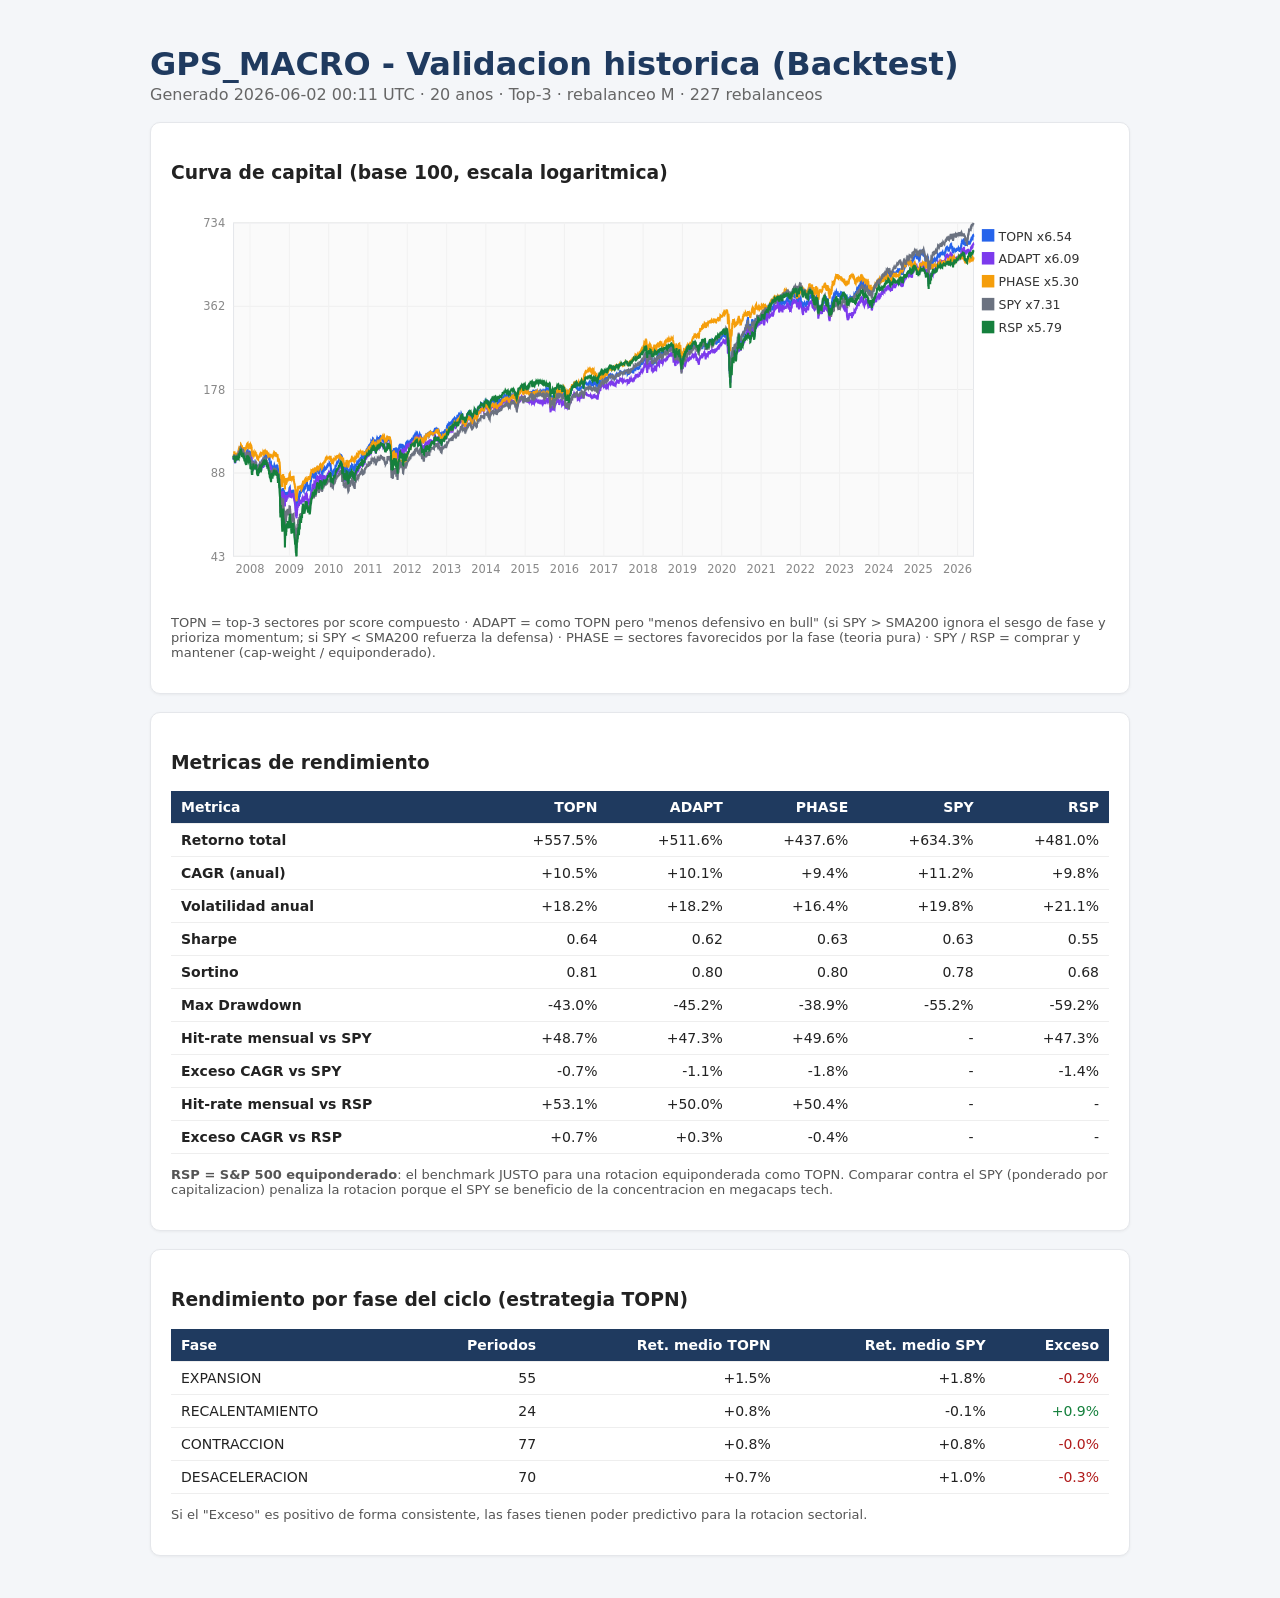
==== commit 549b72c8: "fix: replace stale USSLIND with fresh CFNAI as LEI proxy La validacion de calidad de datos detecto q" ====
--- a/docs/backtest.html
+++ b/docs/backtest.html
@@ -19,14 +19,14 @@
   code{background:#eef;padding:1px 5px;border-radius:4px;}
 </style></head><body><div class="wrap">
   <h1>GPS_MACRO - Validacion historica (Backtest)</h1>
-  <p class="sub">Generado 2026-06-01 23:24 UTC &middot;
+  <p class="sub">Generado 2026-06-02 00:11 UTC &middot;
      20 anos &middot; Top-3 &middot; rebalanceo M &middot;
      227 rebalanceos</p>
   
 
   <div class="card">
     <h3>Curva de capital (base 100, escala logaritmica)</h3>
-    <svg viewBox="0 0 900 380" xmlns="http://www.w3.org/2000/svg" style="width:100%;height:auto;font-family:system-ui,sans-serif;"><rect x="60" y="20" width="710" height="320" fill="#fafafa" stroke="#e5e7eb"/><line x1="60" y1="340.0" x2="770" y2="340.0" stroke="#eee"/><text x="52" y="344.0" font-size="11" fill="#888" text-anchor="end">43</text><line x1="60" y1="260.0" x2="770" y2="260.0" stroke="#eee"/><text x="52" y="264.0" font-size="11" fill="#888" text-anchor="end">88</text><line x1="60" y1="180.0" x2="770" y2="180.0" stroke="#eee"/><text x="52" y="184.0" font-size="11" fill="#888" text-anchor="end">178</text><line x1="60" y1="100.0" x2="770" y2="100.0" stroke="#eee"/><text x="52" y="104.0" font-size="11" fill="#888" text-anchor="end">362</text><line x1="60" y1="20.0" x2="770" y2="20.0" stroke="#eee"/><text x="52" y="24.0" font-size="11" fill="#888" text-anchor="end">734</text><line x1="75.8" y1="20" x2="75.8" y2="340" stroke="#f1f1f1"/><text x="75.8" y="356" font-size="11" fill="#888" text-anchor="middle">2008</text><line x1="113.6" y1="20" x2="113.6" y2="340" stroke="#f1f1f1"/><text x="113.6" y="356" font-size="11" fill="#888" text-anchor="middle">2009</text><line x1="151.3" y1="20" x2="151.3" y2="340" stroke="#f1f1f1"/><text x="151.3" y="356" font-size="11" fill="#888" text-anchor="middle">2010</text><line x1="189.0" y1="20" x2="189.0" y2="340" stroke="#f1f1f1"/><text x="189.0" y="356" font-size="11" fill="#888" text-anchor="middle">2011</text><line x1="226.7" y1="20" x2="226.7" y2="340" stroke="#f1f1f1"/><text x="226.7" y="356" font-size="11" fill="#888" text-anchor="middle">2012</text><line x1="264.5" y1="20" x2="264.5" y2="340" stroke="#f1f1f1"/><text x="264.5" y="356" font-size="11" fill="#888" text-anchor="middle">2013</text><line x1="302.1" y1="20" x2="302.1" y2="340" stroke="#f1f1f1"/><text x="302.1" y="356" font-size="11" fill="#888" text-anchor="middle">2014</text><line x1="339.8" y1="20" x2="339.8" y2="340" stroke="#f1f1f1"/><text x="339.8" y="356" font-size="11" fill="#888" text-anchor="middle">2015</text><line x1="377.5" y1="20" x2="377.5" y2="340" stroke="#f1f1f1"/><text x="377.5" y="356" font-size="11" fill="#888" text-anchor="middle">2016</text><line x1="415.3" y1="20" x2="415.3" y2="340" stroke="#f1f1f1"/><text x="415.3" y="356" font-size="11" fill="#888" text-anchor="middle">2017</text><line x1="453.0" y1="20" x2="453.0" y2="340" stroke="#f1f1f1"/><text x="453.0" y="356" font-size="11" fill="#888" text-anchor="middle">2018</text><line x1="490.7" y1="20" x2="490.7" y2="340" stroke="#f1f1f1"/><text x="490.7" y="356" font-size="11" fill="#888" text-anchor="middle">2019</text><line x1="528.4" y1="20" x2="528.4" y2="340" stroke="#f1f1f1"/><text x="528.4" y="356" font-size="11" fill="#888" text-anchor="middle">2020</text><line x1="566.2" y1="20" x2="566.2" y2="340" stroke="#f1f1f1"/><text x="566.2" y="356" font-size="11" fill="#888" text-anchor="middle">2021</text><line x1="603.9" y1="20" x2="603.9" y2="340" stroke="#f1f1f1"/><text x="603.9" y="356" font-size="11" fill="#888" text-anchor="middle">2022</text><line x1="641.5" y1="20" x2="641.5" y2="340" stroke="#f1f1f1"/><text x="641.5" y="356" font-size="11" fill="#888" text-anchor="middle">2023</text><line x1="679.2" y1="20" x2="679.2" y2="340" stroke="#f1f1f1"/><text x="679.2" y="356" font-size="11" fill="#888" text-anchor="middle">2024</text><line x1="717.0" y1="20" x2="717.0" y2="340" stroke="#f1f1f1"/><text x="717.0" y="356" font-size="11" fill="#888" text-anchor="middle">2025</text><line x1="754.7" y1="20" x2="754.7" y2="340" stroke="#f1f1f1"/><text x="754.7" y="356" font-size="11" fill="#888" text-anchor="middle">2026</text><polyline points="60.0,244.6 60.1,244.5 60.2,247.3 60.5,245.9 60.6,244.9 60.7,243.4 60.8,246.4 60.9,247.1 61.2,246.0 61.3,248.0 61.4,250.0 61.5,250.5 61.7,248.4 62.0,247.8 62.1,248.3 62.2,246.7 62.3,246.5 62.4,244.8 62.7,245.6 62.8,248.1 62.9,245.1 63.0,245.2 63.1,243.9 63.5,242.5 63.6,243.5 63.7,242.4 63.8,244.8 64.1,244.9 64.2,243.4 64.3,243.2 64.4,242.6 64.5,242.6 64.9,242.9 65.0,239.8 65.1,238.9 65.2,239.1 65.3,238.4 65.6,238.9 65.7,239.0 65.8,238.4 65.9,237.8 66.0,238.0 66.3,236.5 66.4,237.3 66.5,238.2 66.6,237.8 66.7,236.8 67.0,237.2 67.1,235.8 67.2,235.6 67.3,236.5 67.4,235.6 67.7,235.9 67.8,235.9 68.0,235.8 68.1,235.3 68.2,239.1 68.5,239.1 68.6,237.9 68.7,238.2 68.8,237.4 68.9,236.3 69.2,235.8 69.3,237.4 69.4,235.6 69.5,237.9 69.6,236.8 69.9,236.8 70.0,235.3 70.1,238.8 70.2,238.7 70.3,240.5 70.6,243.6 70.7,240.7 70.8,241.2 70.9,242.6 71.0,241.1 71.4,242.3 71.5,240.4 71.6,242.2 71.8,240.9 72.1,243.1 72.2,242.9 72.3,240.3 72.4,239.9 72.5,239.8 72.8,239.8 72.9,239.6 73.0,238.5 73.1,238.4 73.2,237.9 73.5,237.6 73.6,239.5 73.7,239.3 73.8,238.6 73.9,240.4 74.2,241.4 74.4,240.9 74.5,240.7 74.6,240.5 74.7,239.3 75.0,239.1 75.2,239.4 75.3,240.5 75.4,240.2 75.7,241.2 75.9,241.9 76.0,241.7 76.1,242.9 76.4,241.9 76.5,242.8 76.6,241.4 76.7,241.7 76.8,242.7 77.1,242.1 77.2,244.5 77.3,246.5 77.5,249.7 77.6,250.8 78.0,253.5 78.1,251.7 78.2,251.6 78.3,253.2 78.6,251.5 78.7,250.8 78.8,251.8 78.9,251.0 79.0,249.5 79.3,249.1 79.4,251.4 79.5,251.5 79.6,251.5 79.7,252.4 80.0,251.8 80.1,250.1 80.2,250.5 80.3,251.3 80.4,250.6 80.9,249.8 81.0,250.7 81.1,251.8 81.2,250.6 81.5,250.0 81.6,249.4 81.7,250.7 81.8,251.3 81.9,253.7 82.2,252.2 82.3,253.9 82.4,251.8 82.5,253.2 82.6,256.1 82.9,257.5 83.0,252.6 83.1,254.1 83.2,252.6 83.3,254.6 83.6,256.9 83.7,253.3 83.9,258.0 84.0,257.5 84.4,255.2 84.5,253.6 84.6,253.2 84.7,253.5 84.8,254.0 85.1,253.7 85.2,251.7 85.3,251.0 85.4,251.2 85.5,250.4 85.8,250.7 85.9,250.3 86.0,251.0 86.1,250.8 86.2,253.1 86.5,252.2 86.6,251.6 86.7,249.1 86.8,249.5 87.0,248.1 87.3,247.7 87.4,248.5 87.5,248.5 87.6,249.2 87.7,248.3 88.0,247.8 88.1,249.0 88.2,249.1 88.3,249.8 88.4,248.0 88.7,247.2 88.8,245.9 88.9,247.6 89.0,246.1 89.1,246.5 89.4,245.6 89.5,244.9 89.6,244.9 89.7,244.0 89.8,241.9 90.2,241.4 90.3,240.6 90.4,242.4 90.5,242.9 90.6,244.7 91.0,244.9 91.1,243.2 91.2,244.0 91.3,243.9 91.6,244.2 91.7,245.3 91.8,245.6 91.9,242.0 92.0,244.8 92.3,242.6 92.4,244.0 92.5,244.5 92.6,245.3 92.7,243.5 93.0,243.4 93.1,242.4 93.2,242.6 93.4,243.4 93.5,244.9 93.8,242.7 93.9,244.5 94.0,244.1 94.1,246.4 94.2,246.4 94.5,245.1 94.6,245.5 94.7,248.4 94.8,249.1 95.2,250.2 95.3,251.0 95.4,251.2 95.5,249.9 95.6,250.4 95.9,250.0 96.0,252.2 96.1,253.8 96.2,254.8 96.3,254.4 96.7,251.8 96.8,253.1 96.9,255.9 97.0,257.0 97.1,257.3 97.4,257.1 97.5,256.8 97.6,253.0 97.7,255.2 97.8,256.3 98.1,257.2 98.2,255.0 98.3,254.0 98.4,255.3 98.5,254.1 98.8,253.6 98.9,253.2 99.0,252.7 99.1,252.6 99.2,252.1 99.5,252.9 99.7,253.9 99.8,253.4 99.9,253.7 100.0,252.5 100.3,254.5 100.4,254.5 100.5,253.9 100.6,252.9 100.7,254.0 101.1,252.9 101.2,252.8 101.3,255.1 101.4,254.9 101.7,251.8 101.8,253.0 101.9,253.3 102.0,252.4 102.1,252.0 102.4,254.8 102.5,254.6 102.6,258.1 102.7,256.4 102.9,255.6 103.2,258.2 103.3,260.2 103.4,260.0 103.5,257.8 103.6,257.6 103.9,262.5 104.0,260.5 104.1,259.9 104.2,261.7 104.3,264.2 104.6,267.8 104.7,272.4 104.8,274.9 104.9,282.7 105.0,283.2 105.3,275.7 105.4,274.6 105.5,284.4 105.6,279.7 105.7,278.8 106.1,276.8 106.2,277.7 106.3,281.9 106.4,282.6 106.5,286.8 106.8,290.0 106.9,281.7 107.0,281.9 107.1,278.3 107.2,277.0 107.5,275.8 107.6,274.0 107.7,276.0 107.8,279.1 107.9,276.8 108.2,277.9 108.3,279.4 108.4,282.3 108.5,276.1 108.6,279.6 108.9,280.8 109.0,280.7 109.2,284.1 109.3,288.7 109.4,283.3 109.7,281.7 109.8,280.5 109.9,279.5 110.1,277.8 110.4,284.5 110.5,282.1 110.6,280.1 110.7,282.7 110.8,280.1 111.1,279.0 111.2,280.8 111.3,280.4 111.4,280.9 111.5,280.5 111.8,281.2 111.9,277.6 112.0,279.2 112.1,278.5 112.2,278.3 112.6,279.0 112.7,279.7 112.8,279.3 113.0,279.2 113.3,279.3 113.4,277.4 113.5,276.1 113.7,273.9 114.0,273.4 114.1,275.1 114.2,276.2 114.3,276.6 114.4,278.0 114.7,278.4 114.8,278.6 114.9,280.4 115.0,279.8 115.1,278.4 115.6,280.4 115.7,279.0 115.8,278.9 115.9,279.2 116.2,278.2 116.3,277.1 116.4,275.9 116.5,277.0 116.6,279.4 116.9,279.2 117.0,277.3 117.1,278.2 117.2,277.1 117.3,275.9 117.6,276.6 117.7,280.2 117.8,279.6 117.9,279.2 118.0,280.6 118.4,283.4 118.5,283.8 118.7,283.2 118.8,285.1 119.1,287.7 119.2,285.4 119.3,286.7 119.4,290.1 119.5,292.5 119.8,295.8 119.9,296.7 120.0,293.9 120.1,297.0 120.2,296.1 120.5,298.6 120.6,294.4 120.7,294.3 120.8,290.5 120.9,288.7 121.2,288.8 121.3,286.2 121.4,285.8 121.5,287.1 121.6,288.1 122.0,282.9 122.1,284.2 122.2,283.4 122.3,281.6 122.4,283.2 122.7,285.4 122.8,284.6 122.9,282.9 123.0,279.7 123.1,279.3 123.4,279.9 123.5,282.5 123.6,280.6 123.7,278.0 124.1,277.7 124.2,279.1 124.3,278.9 124.4,276.3 124.5,275.5 124.8,278.9 124.9,278.0 125.1,277.9 125.2,277.6 125.3,276.2 125.6,276.5 125.7,276.4 125.8,275.1 125.9,274.4 126.0,274.0 126.3,270.0 126.4,270.5 126.5,269.8 126.6,273.3 126.7,272.0 127.0,273.1 127.1,273.7 127.2,277.7 127.3,276.9 127.4,277.1 127.7,273.2 127.8,272.6 127.9,273.3 128.0,275.7 128.2,275.3 128.6,272.2 128.7,274.8 128.8,273.8 128.9,271.6 129.2,267.7 129.3,267.1 129.4,269.3 129.5,267.8 129.6,268.2 129.9,268.3 130.0,267.2 130.1,267.7 130.2,267.2 130.3,267.7 130.6,270.1 130.7,272.6 130.8,272.3 130.9,272.3 131.0,271.6 131.4,275.6 131.5,275.5 131.6,274.4 131.7,271.7 131.8,272.1 132.1,270.9 132.2,271.9 132.3,271.3 132.4,274.8 132.8,274.4 132.9,276.5 133.0,275.8 133.1,275.8 133.2,275.9 133.5,273.9 133.6,273.1 133.7,270.4 133.8,269.1 133.9,268.8 134.2,267.6 134.3,266.8 134.4,266.5 134.6,264.1 134.7,263.7 135.0,263.6 135.1,263.4 135.2,263.7 135.3,262.8 135.4,263.3 135.7,260.7 135.8,260.8 135.9,261.1 136.0,261.7 136.1,259.9 136.4,260.9 136.5,262.0 136.6,260.6 136.7,259.6 136.8,261.5 137.1,265.0 137.2,263.5 137.3,262.5 137.4,261.8 137.5,259.5 137.9,260.1 138.0,259.8 138.1,259.6 138.2,259.2 138.3,258.8 138.6,260.4 138.7,264.3 138.8,264.5 138.9,262.8 139.0,261.2 139.4,260.2 139.5,259.1 139.6,258.0 139.7,258.3 140.0,257.3 140.1,256.2 140.2,253.7 140.3,254.0 140.4,253.9 140.7,254.8 140.9,253.4 141.0,255.3 141.1,257.3 141.2,258.2 141.5,255.6 141.6,255.5 141.7,256.2 141.8,260.2 141.9,260.8 142.2,258.4 142.3,256.6 142.4,256.1 142.5,254.6 142.6,254.3 142.9,253.7 143.0,253.8 143.1,251.2 143.2,251.5 143.3,253.0 143.6,251.8 143.7,252.9 143.8,254.5 143.9,252.5 144.1,253.9 144.4,256.1 144.5,257.4 144.6,260.8 144.7,257.1 144.8,261.3 145.1,260.4 145.2,260.7 145.3,260.9 145.4,258.9 145.5,258.9 145.8,256.1 145.9,256.3 146.0,255.5 146.1,256.7 146.2,256.1 146.5,255.1 146.6,254.7 146.7,254.6 146.8,256.0 146.9,256.4 147.3,254.9 147.4,255.2 147.5,255.2 147.7,257.2 148.0,256.3 148.1,254.3 148.2,253.9 148.3,255.0 148.4,255.2 148.7,255.1 148.8,256.2 148.9,255.5 149.0,254.6 149.1,254.2 149.4,253.0 149.5,253.4 149.6,253.1 149.7,254.8 149.8,254.4 150.1,253.0 150.2,252.7 150.4,252.0 150.5,251.7 150.9,251.5 151.0,251.3 151.1,251.7 151.2,253.1 151.6,251.1 151.7,250.9 151.8,250.6 151.9,250.8 152.0,250.0 152.3,250.4 152.4,252.1 152.5,250.8 152.6,251.2 152.7,252.4 153.1,250.6 153.2,252.4 153.3,255.0 153.4,257.8 153.8,256.9 153.9,257.5 154.0,257.5 154.1,259.5 154.2,261.0 154.5,259.7 154.6,257.7 154.7,258.4 154.8,261.6 154.9,261.9 155.2,262.8 155.3,261.2 155.4,261.6 155.5,260.4 155.6,260.8 156.0,258.9 156.1,258.0 156.2,257.3 156.3,257.0 156.6,257.1 156.8,258.2 156.9,257.0 157.0,257.0 157.1,256.8 157.4,255.5 157.5,255.5 157.6,255.3 157.7,254.6 157.8,253.1 158.1,253.4 158.2,253.2 158.3,253.1 158.4,252.6 158.5,252.2 158.8,252.0 158.9,251.0 159.0,250.6 159.1,250.3 159.2,250.7 159.5,250.0 159.6,249.1 159.7,249.8 159.9,249.7 160.0,249.4 160.3,248.8 160.4,248.7 160.5,249.4 160.6,248.6 161.0,247.5 161.1,247.1 161.2,247.6 161.3,246.8 161.4,246.2 161.7,245.9 161.8,245.6 161.9,243.6 162.0,243.2 162.1,245.8 162.4,245.4 162.5,244.0 162.6,243.8 162.7,242.6 162.8,242.2 163.2,242.4 163.3,245.7 163.4,245.1 163.5,242.5 163.6,245.2 163.9,242.9 164.0,246.3 164.1,247.5 164.2,251.8 164.3,253.8 164.6,247.7 164.7,248.0 164.8,246.2 164.9,248.3 165.0,250.7 165.3,250.5 165.4,252.8 165.5,253.4 165.6,258.4 165.7,255.9 166.0,257.8 166.1,257.1 166.3,257.4 166.4,253.2 166.5,255.1 166.9,256.6 167.0,254.1 167.1,253.7 167.2,258.0 167.5,260.0 167.6,258.7 167.7,258.7 167.8,255.4 167.9,255.6 168.2,255.3 168.3,252.9 168.4,253.5 168.5,253.3 168.6,253.4 168.9,253.8 169.0,255.9 169.1,255.9 169.2,257.9 169.3,257.9 169.7,258.1 169.8,261.6 169.9,262.5 170.0,262.7 170.1,263.3 170.5,262.6 170.6,259.4 170.7,258.1 170.8,257.5 171.1,257.4 171.2,256.3 171.3,256.2 171.4,255.9 171.5,258.3 171.8,257.5 171.9,256.1 172.0,257.2 172.1,255.0 172.2,253.8 172.6,252.8 172.7,252.3 172.8,252.8 172.9,254.0 173.0,253.9 173.3,252.0 173.4,252.7 173.5,252.1 173.6,252.3 173.7,252.3 174.0,251.8 174.1,251.8 174.2,254.6 174.3,255.0 174.4,254.9 174.7,255.0 174.8,253.6 174.9,253.7 175.0,255.5 175.1,255.6 175.4,255.7 175.5,256.5 175.6,256.6 175.8,257.1 175.9,255.4 176.2,256.8 176.3,256.8 176.4,254.2 176.5,253.5 176.6,252.7 177.0,253.4 177.1,253.1 177.2,252.7 177.3,252.5 177.6,251.7 177.7,251.7 177.8,251.8 177.9,251.7 178.0,251.8 178.3,250.7 178.4,251.1 178.5,250.7 178.6,251.7 178.7,249.7 179.1,250.1 179.2,249.8 179.3,250.3 179.4,250.7 179.5,250.6 179.8,251.4 179.9,248.9 180.0,249.1 180.1,249.0 180.2,248.0 180.5,248.1 180.6,247.8 180.7,246.8 180.8,247.1 180.9,246.4 181.2,246.1 181.3,248.0 181.4,246.6 181.5,246.1 181.6,245.8 181.9,245.3 182.1,245.2 182.2,245.6 182.3,245.6 182.4,245.4 182.7,245.5 182.8,244.3 182.9,244.0 183.0,241.7 183.1,241.4 183.4,241.3 183.5,242.4 183.6,241.9 183.7,242.1 183.8,243.9 184.1,244.4 184.2,246.4 184.3,246.1 184.4,244.4 184.5,243.8 184.8,243.3 184.9,245.2 185.0,243.1 185.3,244.4 185.6,244.3 185.7,244.7 185.8,241.8 185.9,240.2 186.0,239.7 186.3,239.4 186.4,239.5 186.5,240.2 186.6,239.8 186.7,239.2 187.0,238.9 187.1,239.1 187.2,239.6 187.3,238.8 187.4,238.4 187.7,237.8 187.8,236.9 187.9,236.8 188.0,236.7 188.5,236.9 188.6,236.8 188.7,236.1 188.8,236.2 188.9,236.2 189.2,235.4 189.3,236.0 189.4,235.6 189.5,236.2 189.6,235.9 189.9,235.9 190.0,234.9 190.1,233.7 190.2,234.1 190.3,233.4 190.7,232.7 190.8,234.4 190.9,235.4 191.0,235.0 191.3,234.1 191.4,234.2 191.6,232.3 191.7,232.7 191.8,234.2 192.1,232.1 192.2,230.0 192.3,230.2 192.4,230.0 192.5,229.9 192.8,229.2 192.9,228.9 193.0,229.7 193.1,229.1 193.2,228.6 193.5,227.4 193.6,228.4 193.7,227.2 193.8,226.4 193.9,226.6 194.3,229.3 194.4,229.5 194.5,230.0 194.6,228.5 195.0,227.6 195.1,230.1 195.2,229.5 195.3,227.2 195.4,228.3 195.7,229.5 195.8,228.8 195.9,229.8 196.0,232.8 196.1,231.1 196.4,231.4 196.5,232.0 196.6,234.1 196.7,231.7 196.8,231.5 197.1,228.9 197.2,229.4 197.3,228.6 197.4,227.9 197.5,227.2 197.8,227.5 198.0,226.4 198.1,225.6 198.2,225.4 198.3,224.8 198.6,224.5 198.7,224.1 198.8,224.8 198.9,225.0 199.0,225.5 199.3,226.7 199.4,228.7 199.5,228.8 199.6,228.5 199.7,227.8 200.0,229.4 200.1,228.0 200.2,226.1 200.3,225.4 200.7,226.0 200.8,224.5 200.9,224.2 201.1,224.1 201.2,223.2 201.5,223.7 201.6,225.0 201.7,226.3 201.8,227.3 201.9,226.8 202.2,226.0 202.3,225.0 202.4,226.9 202.5,226.5 202.6,227.5 202.9,228.4 203.0,228.9 203.1,227.2 203.2,226.8 203.3,227.6 203.6,229.1 203.7,228.9 203.8,228.0 203.9,227.3 204.0,226.9 204.5,226.0 204.6,227.3 204.7,227.9 204.8,228.9 205.1,229.5 205.2,229.4 205.3,229.3 205.4,228.6 205.5,230.0 205.8,229.5 205.9,228.6 206.0,230.2 206.1,229.5 206.2,228.9 206.5,228.1 206.6,227.8 206.7,228.5 206.8,229.2 206.9,229.9 207.2,229.2 207.3,228.5 207.5,227.9 207.6,227.4 207.7,225.6 208.1,225.7 208.2,225.5 208.3,224.7 208.4,225.5 208.7,227.5 208.8,228.0 208.9,227.5 209.0,228.3 209.1,228.4 209.4,229.5 209.5,228.0 209.6,228.2 209.7,226.7 209.8,227.0 210.1,227.6 210.2,228.7 210.3,231.1 210.4,231.6 210.5,232.2 210.9,232.5 211.0,235.5 211.1,235.3 211.2,241.1 211.3,240.9 211.6,248.1 211.7,243.6 211.8,248.1 211.9,243.4 212.0,242.3 212.3,239.9 212.4,240.7 212.5,240.3 212.6,245.1 212.7,246.5 213.0,246.6 213.1,242.7 213.2,241.7 213.3,243.8 213.4,242.0 213.8,239.2 213.9,238.7 214.0,238.1 214.1,238.7 214.2,240.5 214.6,240.7 214.7,238.8 214.8,239.3 214.9,242.0 215.2,241.6 215.3,240.8 215.4,239.7 215.5,238.5 215.6,237.6 215.9,238.5 216.0,237.5 216.1,240.0 216.2,242.2 216.3,241.7 216.6,240.1 216.7,239.1 216.8,240.9 217.0,239.7 217.1,241.0 217.4,243.6 217.5,243.0 217.6,242.4 217.7,240.8 217.8,240.5 218.1,238.3 218.2,238.8 218.3,238.6 218.4,238.7 218.5,237.7 218.8,238.8 218.9,237.9 219.0,238.1 219.1,237.7 219.2,235.7 219.5,235.6 219.6,237.2 219.7,236.2 219.8,233.9 219.9,234.3 220.3,235.8 220.4,238.4 220.5,236.9 220.6,235.1 220.7,235.6 221.0,235.0 221.1,233.9 221.2,237.5 221.3,236.7 221.4,234.6 221.7,235.6 221.8,234.9 221.9,236.6 222.0,238.2 222.1,238.3 222.4,240.0 222.5,240.5 222.6,242.8 222.8,243.0 223.1,240.2 223.3,239.8 223.4,236.2 223.5,236.6 223.6,237.1 223.9,236.1 224.0,236.0 224.1,236.3 224.2,238.3 224.3,236.6 224.6,238.2 224.7,238.5 224.8,240.0 224.9,239.3 225.0,239.1 225.3,240.2 225.4,237.1 225.5,235.7 225.6,235.2 225.7,234.5 226.1,234.0 226.2,235.1 226.3,234.2 226.5,234.7 226.9,234.9 227.0,235.4 227.1,235.2 227.2,235.6 227.5,235.4 227.6,234.9 227.7,235.2 227.8,235.2 227.9,235.4 228.3,235.1 228.4,234.8 228.5,235.0 228.6,235.0 228.9,235.0 229.0,235.5 229.1,234.2 229.2,234.4 229.3,235.1 229.7,235.6 229.8,235.4 229.9,234.5 230.0,234.4 230.1,232.5 230.4,232.7 230.5,232.4 230.6,232.0 230.7,231.5 230.8,232.3 231.1,231.3 231.2,231.5 231.3,232.3 231.4,231.3 231.5,230.8 231.9,230.6 232.0,230.9 232.1,230.5 232.2,230.3 232.5,230.0 232.6,229.5 232.8,230.1 232.9,229.4 233.0,229.7 233.3,230.3 233.4,232.2 233.5,231.1 233.6,229.8 233.7,229.3 234.0,229.4 234.1,227.3 234.2,227.3 234.3,226.6 234.4,226.7 234.7,226.3 234.8,226.7 234.9,226.7 235.0,227.3 235.1,227.2 235.4,225.5 235.5,225.7 235.6,226.5 235.7,226.5 235.8,226.3 236.2,225.5 236.3,225.8 236.4,227.2 236.5,227.0 236.9,228.2 237.0,230.5 237.1,229.1 237.2,227.5 237.3,229.1 237.6,229.3 237.7,227.6 237.8,228.1 237.9,229.0 238.0,229.3 238.3,230.2 238.4,230.0 238.5,228.0 238.6,227.0 238.7,226.5 239.0,227.2 239.2,226.4 239.3,226.5 239.4,227.4 239.5,229.5 239.8,229.4 239.9,230.3 240.0,230.8 240.1,230.8 240.2,231.3 240.5,232.9 240.6,233.3 240.7,234.2 240.8,236.6 240.9,237.6 241.2,235.7 241.3,235.4 241.4,235.0 241.5,235.0 241.6,235.3 242.0,233.7 242.1,235.5 242.2,235.4 242.4,236.9 242.7,236.6 242.8,236.3 242.9,234.7 243.0,234.2 243.1,233.6 243.4,234.1 243.5,233.6 243.6,233.6 243.7,232.3 243.8,231.9 244.1,231.4 244.2,231.2 244.3,231.9 244.4,233.2 244.5,232.7 244.8,233.5 244.9,233.2 245.0,232.2 245.1,232.0 245.2,230.4 245.6,229.8 245.7,229.8 245.9,230.4 246.0,230.8 246.3,230.7 246.4,230.8 246.5,230.7 246.6,230.5 246.7,229.3 247.0,229.5 247.1,228.8 247.2,228.6 247.3,228.6 247.4,229.2 247.7,230.2 247.8,231.1 247.9,230.9 248.0,229.4 248.1,227.6 248.4,227.5 248.5,228.2 248.7,228.6 248.8,229.5 248.9,228.0 249.2,228.1 249.3,228.8 249.4,228.3 249.5,228.5 249.6,228.3 249.9,228.4 250.0,228.2 250.1,228.3 250.2,228.4 250.3,228.6 250.6,228.5 250.7,229.1 250.8,229.3 250.9,230.0 251.0,229.2 251.3,229.0 251.4,229.1 251.5,229.1 251.6,229.6 251.7,229.5 252.2,229.4 252.3,229.5 252.4,227.1 252.5,226.8 252.8,227.7 252.9,227.3 253.0,226.9 253.1,225.0 253.2,224.7 253.5,224.8 253.6,224.8 253.7,224.8 253.8,224.9 253.9,224.8 254.2,225.0 254.3,226.1 254.4,226.8 254.5,225.7 254.6,226.3 255.0,226.2 255.1,226.0 255.2,225.2 255.3,224.5 255.4,224.6 255.7,225.1 255.8,226.6 255.9,227.3 256.0,227.6 256.1,227.7 256.4,226.6 256.5,225.3 256.6,225.3 256.7,225.7 256.8,227.9 257.1,227.8 257.2,229.0 257.3,229.3 257.4,229.2 257.5,229.1 258.0,229.4 258.2,228.2 258.3,228.7 258.6,228.6 258.7,228.0 258.8,230.3 258.9,231.7 259.0,231.7 259.3,231.4 259.4,231.7 259.5,233.4 259.6,233.5 259.7,232.7 260.0,230.8 260.1,230.2 260.2,230.1 260.4,228.7 260.7,229.2 260.8,229.9 260.9,229.0 261.0,228.4 261.1,228.4 261.5,228.8 261.6,229.0 261.7,228.9 261.8,228.6 261.9,228.1 262.2,228.2 262.3,227.7 262.4,227.7 262.5,228.4 262.6,228.7 262.9,227.7 263.0,227.0 263.1,228.0 263.2,227.7 263.3,228.6 263.6,228.9 263.8,229.7 263.9,229.7 264.0,230.8 264.3,229.1 264.6,226.4 264.7,226.3 264.8,225.4 265.1,225.8 265.2,226.3 265.3,225.9 265.4,225.0 265.5,225.2 265.8,225.1 265.9,224.6 266.0,224.8 266.1,224.0 266.2,223.6 266.6,223.0 266.7,223.0 266.8,222.3 266.9,221.6 267.2,221.9 267.3,221.8 267.4,222.4 267.5,222.7 267.7,221.6 268.0,222.9 268.1,221.8 268.2,221.6 268.3,221.8 268.4,221.3 268.7,221.3 268.8,220.7 268.9,220.5 269.0,220.3 269.1,220.4 269.5,219.6 269.6,221.3 269.7,222.2 269.8,221.2 270.1,223.6 270.2,222.8 270.3,220.9 270.4,220.8 270.5,220.7 270.9,220.1 271.0,218.9 271.1,218.7 271.2,218.3 271.3,217.5 271.6,217.0 271.7,217.5 271.8,217.0 271.9,216.5 272.0,216.5 272.3,217.4 272.4,217.9 272.5,217.2 272.6,218.3 272.7,217.4 273.0,217.9 273.1,217.2 273.2,217.4 273.3,216.9 273.7,217.3 273.8,216.2 273.9,217.4 274.1,216.7 274.2,217.2 274.5,216.4 274.6,216.2 274.7,214.7 274.8,213.9 274.9,213.8 275.2,216.3 275.3,214.6 275.4,215.9 275.5,217.2 275.6,215.7 275.9,215.2 276.0,213.9 276.1,214.3 276.2,213.6 276.3,214.0 276.6,213.6 276.7,213.7 276.8,214.6 276.9,213.9 277.0,213.2 277.4,213.9 277.5,213.1 277.6,213.3 277.7,213.7 277.8,213.0 278.1,212.9 278.2,211.9 278.3,211.1 278.4,212.2 278.5,211.3 278.8,211.9 278.9,211.2 279.0,212.2 279.1,212.6 279.2,213.2 279.6,212.9 279.7,214.4 279.8,214.1 279.9,215.6 280.2,215.2 280.4,215.8 280.5,217.8 280.6,216.6 280.7,214.6 281.0,214.8 281.1,216.2 281.2,217.2 281.3,215.3 281.4,216.1 281.7,215.3 281.8,214.2 281.9,215.7 282.0,218.4 282.1,218.3 282.4,219.9 282.5,218.5 282.6,217.3 282.7,216.1 282.8,216.4 283.1,215.9 283.2,215.9 283.3,215.9 283.6,214.3 283.9,213.5 284.0,212.9 284.1,212.8 284.2,211.5 284.3,210.8 284.6,210.7 284.7,211.3 284.8,211.0 284.9,210.2 285.0,209.7 285.3,209.3 285.4,209.6 285.5,210.1 285.6,209.8 285.7,209.5 286.0,210.0 286.1,210.1 286.2,209.9 286.3,208.5 286.4,208.2 286.8,208.4 286.9,209.1 287.0,209.7 287.1,209.3 287.2,209.7 287.5,210.0 287.6,209.7 287.7,210.6 287.8,212.4 287.9,212.8 288.2,213.4 288.3,212.5 288.4,213.4 288.5,212.3 288.6,212.2 288.9,212.4 289.0,214.6 289.1,214.2 289.2,213.8 289.3,214.3 289.7,213.6 289.9,212.4 290.0,212.2 290.1,212.3 290.4,211.2 290.5,210.1 290.6,209.4 290.7,209.7 290.8,209.4 291.1,208.4 291.2,208.0 291.3,206.9 291.4,206.9 291.5,207.6 291.8,208.3 291.9,208.3 292.0,209.0 292.1,208.3 292.2,208.6 292.5,209.0 292.6,208.0 292.7,208.3 292.8,209.4 292.9,208.4 293.3,209.6 293.4,211.2 293.5,211.5 293.6,208.8 293.7,208.1 294.0,207.5 294.1,208.5 294.2,207.0 294.3,206.2 294.4,205.7 294.7,205.7 294.8,204.8 294.9,205.1 295.0,204.5 295.1,203.9 295.4,203.9 295.5,203.4 295.6,203.9 295.7,204.0 295.8,203.7 296.2,203.3 296.3,203.5 296.4,203.2 296.5,204.9 296.6,203.1 296.9,203.1 297.0,203.2 297.1,202.2 297.2,201.5 297.3,201.0 297.6,201.5 297.7,202.0 297.8,202.7 297.9,201.7 298.0,201.0 298.3,201.2 298.4,201.0 298.5,200.7 298.7,200.8 299.0,201.2 299.1,202.2 299.2,202.5 299.4,202.5 299.5,201.2 299.8,201.0 299.9,201.2 300.0,202.8 300.1,203.2 300.2,203.0 300.5,202.3 300.6,202.6 300.7,200.5 300.8,200.5 300.9,199.9 301.2,199.4 301.3,199.3 301.5,198.4 301.6,198.7 301.9,198.5 302.0,198.1 302.2,199.2 302.3,199.4 302.7,199.9 302.8,199.1 302.9,199.3 303.0,199.3 303.1,199.1 303.4,200.7 303.5,199.4 303.6,198.6 303.7,198.9 303.8,199.4 304.2,199.2 304.3,199.1 304.4,199.9 304.5,202.5 304.8,203.0 304.9,202.6 305.0,203.9 305.1,202.4 305.2,203.1 305.5,205.7 305.7,204.9 305.8,205.1 305.9,204.0 306.0,202.2 306.3,202.0 306.4,200.7 306.5,200.3 306.6,199.7 306.7,199.3 307.1,198.9 307.2,199.6 307.3,198.8 307.4,199.0 307.7,198.3 307.8,198.6 307.9,198.5 308.0,197.8 308.1,197.7 308.4,198.5 308.5,196.7 308.6,196.6 308.7,196.7 308.9,197.0 309.2,197.0 309.3,197.5 309.4,197.5 309.5,198.8 309.6,199.2 309.9,198.1 310.0,197.0 310.1,197.6 310.2,196.8 310.3,197.9 310.6,198.6 310.7,197.8 310.8,198.8 310.9,199.1 311.0,198.9 311.3,197.7 311.4,196.7 311.5,196.3 311.6,196.5 311.7,198.3 312.1,199.5 312.2,199.5 312.3,197.7 312.4,200.6 312.5,201.8 312.8,201.0 312.9,200.1 313.0,199.0 313.1,198.7 313.5,198.0 313.6,197.5 313.7,197.9 313.8,197.7 313.9,198.9 314.2,198.3 314.3,197.7 314.4,197.3 314.5,197.3 314.6,198.1 314.9,197.5 315.0,197.9 315.1,196.6 315.3,197.6 315.4,198.2 315.7,197.7 315.8,197.4 315.9,197.5 316.0,198.4 316.1,198.3 316.4,198.6 316.5,199.2 316.6,198.4 316.7,198.1 316.8,198.0 317.2,197.4 317.3,197.1 317.4,196.5 317.5,196.3 317.8,196.3 317.9,196.3 318.0,196.2 318.1,195.5 318.2,194.9 318.6,194.8 318.7,194.8 318.8,195.0 318.9,195.5 319.0,194.8 319.3,194.6 319.4,194.5 319.5,193.6 319.6,193.5 319.7,192.9 320.0,192.7 320.1,194.0 320.2,193.3 320.3,193.3 320.4,193.2 320.7,193.0 320.8,193.0 320.9,193.7 321.0,193.8 321.4,193.9 321.6,194.0 321.7,193.7 321.8,193.9 321.9,194.3 322.2,194.1 322.3,194.2 322.4,193.1 322.5,194.6 322.6,193.6 322.9,193.7 323.0,193.2 323.1,192.8 323.2,192.7 323.3,193.3 323.6,192.8 323.7,193.3 323.8,194.2 323.9,196.3 324.0,196.8 324.3,195.7 324.4,197.3 324.5,197.3 324.6,198.2 324.8,196.9 325.1,196.7 325.2,197.0 325.3,196.1 325.4,195.8 325.5,195.5 325.8,194.7 325.9,194.0 326.0,193.9 326.1,193.6 326.2,193.8 326.5,193.2 326.6,192.8 326.7,192.9 326.8,193.0 326.9,192.5 327.3,193.0 327.4,192.9 327.5,193.6 327.6,192.9 328.0,193.5 328.1,194.0 328.2,193.6 328.3,193.6 328.4,194.6 328.7,194.6 328.8,193.4 328.9,193.5 329.0,193.2 329.1,193.3 329.4,194.3 329.5,194.7 329.6,193.8 329.7,195.8 329.8,194.8 330.1,195.0 330.2,195.5 330.3,197.0 330.4,197.0 330.5,195.4 330.8,195.6 330.9,197.5 331.1,195.1 331.2,197.3 331.3,198.8 331.6,200.5 331.7,200.6 331.8,201.9 331.9,202.3 332.0,200.8 332.3,199.8 332.4,197.4 332.5,198.1 332.6,196.7 332.7,195.5 333.0,195.4 333.1,194.2 333.2,194.1 333.3,193.1 333.4,191.9 333.7,191.5 333.8,191.7 333.9,190.8 334.0,191.2 334.1,191.1 334.5,190.4 334.6,190.4 334.7,191.0 334.8,191.2 334.9,191.4 335.2,190.8 335.3,189.9 335.4,190.4 335.5,190.5 335.6,190.1 335.9,190.0 336.0,189.9 336.1,189.2 336.3,188.4 336.6,189.1 336.7,188.6 336.8,188.7 336.9,188.7 337.0,188.4 337.4,188.8 337.5,189.0 337.6,190.6 337.7,190.0 337.8,191.6 338.1,192.4 338.2,193.5 338.3,191.6 338.4,188.8 338.5,188.7 338.8,188.2 338.9,188.7 339.0,188.5 339.2,188.0 339.5,188.2 339.6,188.8 339.7,190.1 339.9,190.2 340.2,192.2 340.3,193.1 340.4,191.7 340.6,190.4 340.7,191.5 341.0,192.1 341.1,192.2 341.2,192.8 341.3,193.5 341.4,192.2 341.8,192.5 341.9,191.8 342.0,190.3 342.1,190.7 342.4,190.3 342.5,191.0 342.6,192.5 342.7,191.2 342.8,193.0 343.1,192.2 343.2,191.5 343.3,192.4 343.4,191.2 343.5,193.3 343.9,194.4 344.0,192.5 344.1,193.1 344.2,193.0 344.3,193.6 344.7,193.4 344.8,192.2 344.9,192.8 345.0,192.3 345.3,191.8 345.4,191.4 345.5,192.2 345.6,192.3 345.7,192.4 346.0,191.3 346.1,192.0 346.2,192.1 346.3,192.0 346.4,193.7 346.7,193.1 346.8,194.9 347.0,195.3 347.1,193.8 347.2,194.4 347.5,192.7 347.6,193.0 347.7,191.7 347.8,191.6 347.9,190.7 348.2,190.9 348.3,191.5 348.4,193.8 348.5,194.1 348.6,193.6 348.9,192.4 349.0,193.6 349.1,194.1 349.2,193.4 349.6,192.9 349.7,193.2 349.8,192.4 349.9,192.0 350.1,191.5 350.4,192.1 350.5,191.9 350.6,192.0 350.7,191.8 350.8,193.0 351.1,192.2 351.2,191.9 351.3,191.8 351.4,191.6 351.5,191.2 351.8,192.4 351.9,192.3 352.0,193.2 352.1,194.3 352.2,192.8 352.5,192.5 352.6,193.9 352.7,194.6 352.8,193.9 352.9,192.4 353.3,192.7 353.4,193.2 353.5,193.3 353.6,192.0 353.7,191.7 354.0,191.2 354.1,191.1 354.2,191.1 354.3,190.8 354.4,190.9 354.8,192.1 354.9,190.7 355.0,190.8 355.1,191.5 355.4,191.1 355.5,191.3 355.6,190.9 355.7,191.8 355.8,192.0 356.1,192.9 356.2,193.0 356.3,191.6 356.5,191.2 356.6,192.2 356.9,192.5 357.0,191.9 357.1,191.7 357.2,190.3 357.3,190.8 357.6,190.0 357.7,189.8 357.8,190.6 357.9,190.5 358.0,190.7 358.3,193.3 358.4,193.0 358.5,191.6 358.6,192.0 359.0,192.2 359.1,191.7 359.2,193.7 359.3,193.0 359.4,191.5 359.8,190.2 359.9,189.7 360.0,189.4 360.1,188.6 360.2,188.9 360.5,188.7 360.6,189.0 360.7,188.5 360.8,189.2 360.9,190.5 361.2,191.0 361.3,189.9 361.4,189.1 361.5,189.0 361.6,188.8 361.9,189.0 362.0,188.9 362.1,188.9 362.2,190.3 362.3,190.4 362.6,189.4 362.8,190.4 362.9,190.9 363.0,190.6 363.1,190.2 363.4,189.4 363.5,189.5 363.6,190.0 363.7,192.8 363.8,196.6 364.1,201.4 364.2,202.4 364.3,198.1 364.4,195.5 364.5,195.9 364.8,197.2 364.9,200.2 365.0,198.4 365.1,197.9 365.2,199.7 365.6,197.1 365.7,198.7 365.8,198.3 366.0,197.6 366.3,198.0 366.4,196.6 366.5,195.5 366.6,196.0 366.7,197.8 367.0,196.7 367.1,198.1 367.2,198.1 367.3,198.4 367.4,197.7 367.7,200.2 367.8,200.3 367.9,198.3 368.0,198.5 368.1,197.0 368.4,195.3 368.5,196.1 368.6,195.7 368.7,194.4 368.8,194.4 369.2,193.8 369.3,194.3 369.4,195.2 369.5,193.8 369.6,193.2 369.9,192.8 370.0,192.8 370.1,193.0 370.2,191.3 370.3,191.9 370.6,191.8 370.7,192.1 370.8,192.3 370.9,192.4 371.0,192.6 371.3,191.6 371.4,191.3 371.5,191.6 371.6,191.5 371.7,191.4 372.0,192.6 372.1,192.5 372.3,192.6 372.4,193.8 372.5,195.8 372.8,194.2 372.9,194.2 373.0,192.5 373.1,192.1 373.2,191.2 373.5,191.5 373.6,191.6 373.7,191.6 373.9,191.5 374.2,192.1 374.3,190.9 374.4,191.9 374.5,193.6 374.6,191.0 374.9,191.7 375.0,192.4 375.1,193.9 375.2,193.6 375.3,196.1 375.7,195.5 375.8,194.3 375.9,192.6 376.0,194.3 376.1,196.7 376.4,195.7 376.5,194.8 376.6,193.9 376.7,194.0 377.1,194.0 377.2,192.7 377.3,193.5 377.4,194.8 377.8,196.5 377.9,196.4 378.0,197.3 378.1,199.7 378.2,200.7 378.6,199.8 378.7,198.7 378.8,201.7 378.9,200.6 379.0,203.0 379.4,202.4 379.5,203.5 379.6,202.7 379.7,200.4 380.0,201.6 380.1,200.3 380.2,201.7 380.3,200.4 380.4,198.0 380.7,197.4 380.8,198.4 380.9,198.1 381.0,198.5 381.1,199.5 381.4,200.3 381.5,200.1 381.6,200.1 381.8,201.2 381.9,200.2 382.3,199.0 382.4,198.0 382.5,197.7 382.6,197.8 382.9,196.7 383.0,197.3 383.1,196.7 383.2,195.4 383.3,197.1 383.6,197.4 383.7,196.5 383.8,196.1 383.9,195.5 384.0,194.7 384.3,194.6 384.4,194.7 384.5,194.1 384.6,194.1 384.7,193.4 385.1,193.4 385.2,193.2 385.3,192.4 385.4,191.2 385.5,191.1 385.8,190.9 385.9,191.5 386.0,191.5 386.1,191.5 386.5,191.4 386.6,190.4 386.7,190.1 386.8,190.2 386.9,189.4 387.2,189.7 387.3,191.0 387.4,190.4 387.5,191.3 387.6,190.9 387.9,191.5 388.0,190.7 388.2,190.8 388.3,191.1 388.4,190.8 388.7,190.2 388.8,190.4 388.9,191.7 389.0,193.3 389.1,193.5 389.4,193.2 389.5,193.4 389.6,192.9 389.7,193.4 389.8,193.6 390.1,193.2 390.2,194.7 390.3,195.2 390.4,195.2 390.5,195.2 390.8,196.0 390.9,194.7 391.0,194.6 391.1,194.1 391.3,195.1 391.6,193.8 391.7,194.5 391.8,196.1 391.9,195.6 392.0,195.0 392.3,195.0 392.4,194.2 392.5,193.3 392.6,193.4 392.7,193.3 393.1,193.4 393.2,193.6 393.3,193.5 393.4,192.8 393.7,192.7 393.8,192.6 393.9,192.1 394.0,191.7 394.1,192.3 394.5,192.8 394.6,192.6 394.7,192.6 394.8,192.1 394.9,192.2 395.2,192.2 395.3,191.6 395.4,191.9 395.5,191.1 395.6,193.0 395.9,193.4 396.0,191.8 396.1,190.4 396.2,188.9 396.3,188.9 396.7,189.1 396.8,188.9 396.9,190.0 397.0,188.8 397.3,188.7 397.4,188.5 397.5,188.3 397.7,188.4 397.8,188.3 398.1,188.2 398.2,188.5 398.3,188.9 398.4,189.2 398.5,188.4 398.8,189.2 398.9,189.6 399.0,191.0 399.1,190.7 399.2,189.9 399.5,190.0 399.6,190.6 399.7,190.6 399.8,190.3 399.9,190.4 400.2,190.3 400.3,190.4 400.4,190.5 400.5,190.1 400.6,190.5 401.0,190.5 401.1,191.4 401.2,190.9 401.3,190.2 401.4,190.5 401.7,190.5 401.8,190.2 401.9,190.9 402.0,190.6 402.1,191.6 402.4,190.8 402.5,191.4 402.6,191.7 402.7,191.8 402.8,191.1 403.2,190.4 403.3,190.1 403.4,189.7 403.5,192.5 403.8,191.1 404.0,193.1 404.1,193.5 404.2,192.2 404.3,193.0 404.6,192.8 404.7,193.1 404.8,191.6 404.9,191.2 405.0,192.3 405.3,193.3 405.4,192.8 405.5,190.9 405.6,191.8 405.7,190.5 406.0,190.7 406.1,191.5 406.2,190.5 406.3,190.4 406.4,191.2 406.7,190.3 406.8,191.6 406.9,191.6 407.0,192.1 407.2,192.0 407.5,192.4 407.6,192.0 407.7,191.3 407.8,191.7 407.9,191.9 408.2,191.5 408.3,191.9 408.4,191.9 408.5,192.4 408.6,192.3 408.9,192.7 409.0,193.8 409.1,194.8 409.2,195.0 409.3,195.3 409.6,192.9 409.7,192.4 409.8,192.2 409.9,192.3 410.0,192.3 410.4,191.9 410.5,190.9 410.6,191.3 410.7,190.5 410.8,190.7 411.1,189.8 411.2,189.5 411.3,189.8 411.5,189.1 411.8,188.7 411.9,188.5 412.0,189.6 412.1,188.6 412.2,188.9 412.5,188.2 412.6,187.8 412.7,186.2 412.8,185.9 412.9,185.5 413.2,185.9 413.3,185.4 413.5,186.7 413.6,186.3 413.7,186.4 414.0,186.4 414.1,185.8 414.2,186.0 414.3,186.0 414.4,185.9 414.8,185.7 414.9,186.9 415.0,187.2 415.1,187.4 415.5,186.3 415.6,185.9 415.7,186.5 415.8,186.1 416.1,187.2 416.2,187.3 416.3,186.5 416.4,187.1 416.5,186.9 417.0,187.8 417.1,187.4 417.2,187.5 417.3,187.2 417.6,188.1 417.7,186.8 417.8,185.6 417.9,185.4 418.0,185.9 418.3,187.3 418.4,187.8 418.5,187.7 418.6,188.0 418.7,186.9 419.0,187.2 419.1,187.5 419.2,187.7 419.3,186.9 419.4,186.2 419.7,185.1 419.9,184.6 420.0,184.2 420.1,184.2 420.2,184.3 420.6,183.8 420.7,183.8 420.8,184.2 420.9,184.3 421.2,184.0 421.3,184.2 421.4,182.0 421.5,183.2 421.6,182.9 421.9,183.4 422.0,183.6 422.1,183.7 422.2,183.7 422.3,183.3 422.6,183.2 422.7,183.7 422.8,183.1 423.0,183.2 423.1,183.3 423.4,183.6 423.5,185.8 423.6,185.5 423.7,185.6 423.8,185.7 424.1,186.0 424.2,184.8 424.3,185.0 424.4,184.3 424.5,184.8 424.8,185.1 424.9,185.1 425.0,185.7 425.1,185.3 425.2,185.6 425.5,185.6 425.6,185.9 425.7,186.5 425.8,187.4 426.3,186.0 426.4,186.4 426.5,186.5 426.6,185.1 426.7,185.7 427.0,184.1 427.1,183.3 427.2,183.2 427.3,183.0 427.4,183.5 427.7,183.2 427.8,182.9 427.9,183.2 428.0,183.2 428.1,182.7 428.4,182.5 428.5,182.2 428.6,182.3 428.7,182.6 428.8,182.7 429.1,182.4 429.2,182.3 429.4,184.8 429.5,184.3 429.6,183.3 429.9,182.5 430.0,182.5 430.1,182.2 430.2,181.3 430.3,181.2 430.7,181.0 430.8,180.9 430.9,180.2 431.0,179.7 431.3,179.9 431.4,180.4 431.5,180.0 431.6,180.5 431.7,181.6 432.0,182.0 432.1,181.4 432.2,181.4 432.3,181.5 432.5,181.4 432.8,180.7 432.9,181.4 433.0,181.4 433.1,181.6 433.2,181.6 433.5,181.4 433.6,182.7 433.7,182.2 433.8,183.6 433.9,183.5 434.2,182.6 434.4,182.2 434.5,183.3 434.6,182.6 434.9,182.6 435.0,183.0 435.1,182.4 435.2,182.2 435.3,181.9 435.7,182.2 435.8,182.3 435.9,182.0 436.0,182.0 436.1,182.1 436.4,182.0 436.5,181.9 436.6,182.2 436.7,182.9 436.8,182.6 437.1,182.4 437.2,182.0 437.3,182.0 437.4,182.1 437.5,181.9 437.8,181.6 437.9,181.9 438.0,181.9 438.1,183.8 438.2,183.6 438.5,182.2 438.6,182.1 438.7,182.0 438.9,183.9 439.0,184.1 439.3,184.0 439.4,182.6 439.5,183.1 439.6,183.0 439.7,182.9 440.0,182.9 440.1,182.8 440.2,182.2 440.3,181.2 440.4,181.4 440.8,181.8 440.9,181.8 441.0,181.0 441.1,180.9 441.4,179.8 441.5,180.2 441.6,180.6 441.7,180.4 441.8,180.3 442.2,180.6 442.3,180.9 442.4,181.3 442.5,181.7 442.6,181.9 442.9,182.2 443.0,182.1 443.1,182.3 443.2,182.1 443.3,181.6 443.6,180.9 443.7,180.7 443.8,180.7 443.9,179.9 444.0,179.8 444.3,180.1 444.4,179.8 444.5,179.7 444.6,180.1 444.7,180.0 445.0,179.8 445.2,179.5 445.3,179.1 445.4,179.0 445.5,178.3 445.8,178.6 445.9,178.4 446.0,178.9 446.1,178.9 446.2,178.0 446.5,178.4 446.6,178.4 446.7,178.2 446.8,178.1 446.9,178.0 447.2,178.1 447.3,178.6 447.4,178.5 447.5,179.2 447.6,179.4 447.9,179.2 448.0,179.6 448.1,180.0 448.2,179.0 448.4,179.3 448.7,178.9 448.8,178.2 448.9,178.5 449.1,178.2 449.4,178.4 449.5,176.9 449.6,177.0 449.7,176.2 449.8,176.8 450.1,176.5 450.2,177.0 450.3,176.9 450.4,176.2 450.5,175.6 450.8,175.5 450.9,175.1 451.0,175.4 451.1,175.9 451.2,174.9 451.6,174.0 451.7,174.3 451.8,174.3 451.9,174.0 452.0,174.1 452.4,174.4 452.5,174.3 452.6,174.0 452.7,174.5 453.1,173.3 453.2,172.6 453.3,172.0 453.4,171.0 453.7,170.7 453.8,170.5 453.9,170.7 454.0,169.4 454.1,168.4 454.5,169.1 454.7,168.2 454.8,168.3 454.9,167.8 455.2,167.0 455.3,166.5 455.4,166.7 455.5,166.8 455.6,165.4 455.9,166.1 456.0,166.9 456.1,166.7 456.2,166.8 456.3,168.8 456.6,173.7 456.7,171.4 456.8,171.4 456.9,176.1 457.0,174.8 457.3,173.1 457.4,172.7 457.5,170.7 457.6,169.6 457.7,169.9 458.2,170.5 458.3,170.5 458.4,170.5 458.5,169.1 458.8,167.7 458.9,169.3 459.0,170.6 459.1,172.3 459.2,171.8 459.5,170.4 459.6,169.9 459.7,170.0 459.8,169.6 459.9,167.5 460.2,167.3 460.3,168.5 460.4,169.0 460.5,169.0 460.6,169.0 460.9,170.5 461.1,170.2 461.2,170.5 461.3,173.7 461.4,176.6 461.7,172.9 461.8,175.6 461.9,176.3 462.0,174.5 462.4,177.3 462.5,176.0 462.6,174.4 462.7,173.4 462.8,176.1 463.1,175.7 463.2,173.7 463.3,174.5 463.4,173.2 463.5,174.1 463.8,173.4 463.9,172.0 464.0,172.1 464.2,172.1 464.3,173.0 464.6,173.1 464.7,174.6 464.8,174.4 464.9,173.1 465.0,173.0 465.3,173.7 465.4,173.4 465.5,173.6 465.6,173.7 465.7,172.4 466.0,171.9 466.1,171.7 466.2,170.3 466.3,169.4 466.4,169.4 466.7,169.0 466.8,169.6 466.9,169.0 467.0,168.7 467.1,169.2 467.5,168.3 467.6,169.0 467.7,168.5 467.8,169.1 467.9,170.0 468.3,170.6 468.4,168.9 468.5,169.4 468.6,168.3 468.9,167.9 469.0,167.6 469.1,166.8 469.2,166.5 469.3,166.5 469.6,166.1 469.7,166.0 469.8,166.3 469.9,165.7 470.0,166.6 470.3,166.3 470.4,166.6 470.6,166.2 470.7,167.4 470.8,166.9 471.1,169.2 471.2,168.4 471.3,168.9 471.4,168.1 471.5,167.9 471.8,168.0 471.9,168.4 472.1,167.8 472.2,166.8 472.5,165.5 472.6,165.1 472.7,166.1 472.8,165.2 472.9,164.9 473.2,165.4 473.3,165.2 473.4,165.3 473.5,165.5 473.7,165.8 474.0,165.8 474.1,165.2 474.2,164.2 474.3,164.5 474.4,165.4 474.7,166.0 474.8,165.8 474.9,165.6 475.0,164.8 475.1,164.3 475.4,163.8 475.5,163.4 475.6,163.2 475.7,163.1 475.8,163.9 476.1,164.1 476.2,163.4 476.3,164.2 476.4,163.5 476.5,163.3 476.9,163.0 477.0,162.6 477.1,162.4 477.2,162.4 477.3,161.6 477.6,160.9 477.7,160.7 477.8,159.7 477.9,160.1 478.0,159.9 478.4,160.3 478.5,161.0 478.6,161.4 478.7,161.5 479.0,161.3 479.1,160.7 479.2,160.6 479.3,159.6 479.4,159.9 479.7,161.0 479.8,160.1 479.9,160.2 480.1,159.2 480.2,159.4 480.5,159.4 480.6,159.4 480.7,159.4 480.8,158.8 480.9,158.6 481.2,158.4 481.3,158.9 481.4,159.0 481.5,160.6 481.6,161.4 481.9,161.8 482.0,161.7 482.1,165.8 482.2,167.9 482.3,165.5 482.6,166.4 482.7,163.6 482.8,163.8 482.9,165.7 483.0,166.5 483.4,166.3 483.5,166.7 483.6,170.8 483.7,167.9 483.8,170.3 484.1,171.2 484.2,169.8 484.3,168.4 484.4,167.8 484.5,168.4 484.8,167.1 484.9,166.4 485.0,164.7 485.1,164.7 485.2,164.5 485.5,165.3 485.6,165.5 485.7,166.4 485.8,166.5 485.9,165.4 486.2,165.8 486.4,166.9 486.5,168.0 486.7,167.8 487.0,167.2 487.1,166.1 487.2,165.0 487.3,164.8 487.4,163.2 487.7,163.0 487.8,164.5 488.0,164.5 488.1,165.8 488.4,165.6 488.5,165.0 488.6,165.0 488.7,164.4 488.8,166.4 489.1,169.3 489.2,170.3 489.3,171.2 489.4,172.4 489.6,173.5 489.9,177.1 490.1,173.9 490.2,172.8 490.3,172.7 490.6,171.9 490.8,174.0 490.9,174.6 491.0,172.6 491.3,172.4 491.4,171.0 491.5,171.2 491.6,170.0 491.7,170.0 492.0,171.4 492.1,169.8 492.2,169.6 492.3,168.9 492.4,168.3 492.9,168.5 493.0,168.1 493.1,168.0 493.2,168.1 493.5,168.3 493.6,167.7 493.7,166.6 493.8,165.0 493.9,165.3 494.2,165.2 494.3,164.9 494.4,165.0 494.5,164.6 494.6,164.4 494.9,164.4 495.0,164.0 495.1,163.8 495.2,163.6 495.3,162.7 495.7,162.5 495.9,162.7 496.0,162.6 496.1,161.9 496.4,162.4 496.5,162.6 496.6,162.9 496.7,162.6 496.8,162.6 497.1,162.5 497.2,162.7 497.3,163.2 497.4,163.3 497.5,163.2 497.8,162.0 497.9,161.9 498.0,161.3 498.1,161.4 498.2,161.5 498.5,161.5 498.6,162.2 498.7,162.2 498.8,160.7 498.9,161.5 499.3,161.3 499.4,160.6 499.5,160.9 499.6,160.8 499.7,160.2 500.0,160.1 500.1,159.5 500.2,159.3 500.3,159.7 500.4,158.9 500.7,159.2 500.8,159.4 500.9,159.0 501.0,158.9 501.1,158.3 501.4,158.5 501.5,159.7 501.6,160.0 501.7,159.6 502.1,159.9 502.3,159.0 502.4,158.5 502.5,158.4 502.6,158.2 502.9,158.8 503.0,157.7 503.1,158.4 503.2,158.8 503.3,157.6 503.6,158.2 503.7,160.2 503.8,160.3 503.9,160.8 504.0,160.5 504.3,164.3 504.4,163.1 504.5,161.6 504.6,160.6 504.7,161.5 505.0,163.0 505.1,161.9 505.2,162.5 505.4,164.2 505.5,164.1 505.9,164.3 506.0,165.2 506.1,164.7 506.2,166.4 506.5,167.0 506.6,166.4 506.7,164.7 506.8,164.3 506.9,163.8 507.2,164.2 507.3,164.2 507.4,163.8 507.5,163.3 507.6,162.6 507.9,161.9 508.0,162.0 508.1,161.4 508.2,160.7 508.3,160.8 508.7,160.9 508.8,162.3 508.9,164.0 509.0,163.4 509.1,162.8 509.4,161.9 509.5,161.1 509.6,159.9 509.8,160.1 510.1,160.2 510.2,159.9 510.3,159.2 510.4,159.5 510.5,158.9 510.8,158.6 510.9,159.1 511.0,159.7 511.1,159.5 511.2,160.6 511.5,160.1 511.6,159.3 511.8,158.8 511.9,159.4 512.0,159.0 512.3,159.1 512.4,159.2 512.5,160.3 512.6,160.6 512.7,160.9 513.0,164.2 513.1,162.8 513.2,161.8 513.3,159.8 513.4,160.4 513.7,161.2 513.8,159.8 513.9,162.2 514.0,161.2 514.1,159.8 514.4,158.5 514.5,159.4 514.6,158.7 514.7,158.4 514.9,160.7 515.2,159.4 515.3,159.7 515.4,159.2 515.5,158.2 515.6,158.3 516.0,156.9 516.1,156.2 516.2,157.2 516.3,157.2 516.6,157.7 516.7,158.4 516.8,158.0 516.9,157.6 517.0,158.5 517.3,158.4 517.4,157.4 517.5,157.3 517.6,157.0 517.7,157.1 518.1,156.8 518.2,156.3 518.3,156.3 518.4,155.5 518.5,155.9 518.8,155.7 518.9,156.2 519.0,157.7 519.1,156.9 519.2,155.6 519.5,156.1 519.6,157.0 519.7,156.4 519.8,156.3 519.9,156.6 520.2,157.0 520.3,157.2 520.4,157.2 520.5,156.7 520.6,156.1 520.9,155.6 521.0,155.5 521.1,155.1 521.3,155.0 521.4,156.1 521.7,157.1 521.8,156.9 521.9,156.2 522.0,156.1 522.1,155.9 522.4,156.6 522.5,157.7 522.6,157.4 522.7,158.0 522.8,158.0 523.1,158.2 523.2,158.2 523.3,157.2 523.4,156.7 523.5,156.1 523.8,155.7 523.9,155.7 524.0,155.7 524.1,156.5 524.2,156.7 524.6,156.3 524.7,155.6 524.8,155.2 525.0,155.5 525.3,156.4 525.4,157.4 525.5,156.5 525.6,156.2 525.7,155.1 526.0,155.6 526.1,155.5 526.2,155.3 526.3,153.8 526.4,153.7 526.7,152.8 526.8,152.8 526.9,152.9 527.0,152.5 527.1,152.0 527.4,151.8 527.6,151.8 527.8,151.3 527.9,151.4 528.2,152.0 528.3,151.6 528.5,150.5 528.6,151.6 528.9,151.3 529.0,151.7 529.1,150.8 529.2,150.0 529.3,150.3 529.6,149.7 529.7,149.7 529.8,149.6 529.9,148.6 530.0,148.2 530.4,148.5 530.5,148.2 530.6,148.3 530.8,149.6 531.1,151.4 531.2,150.0 531.3,150.1 531.4,149.6 531.5,152.2 531.8,151.6 531.9,150.7 532.0,150.1 532.1,149.6 532.2,150.1 532.5,149.2 532.6,149.4 532.7,149.0 532.8,148.4 532.9,147.9 533.3,147.9 533.4,147.9 533.5,148.1 533.6,149.0 534.0,151.9 534.1,154.6 534.2,155.0 534.3,160.4 534.4,162.1 534.7,156.5 534.8,159.7 534.9,154.7 535.0,157.9 535.1,159.7 535.4,167.3 535.5,162.7 535.6,168.1 535.7,179.7 535.8,170.2 536.1,184.8 536.2,176.2 536.3,180.6 536.4,181.9 536.5,188.5 536.8,190.6 536.9,180.8 537.1,180.5 537.2,173.1 537.3,176.1 537.6,171.8 537.7,174.1 537.8,178.1 537.9,175.2 538.0,175.8 538.3,169.4 538.4,170.5 538.5,167.5 538.6,166.9 539.0,167.4 539.1,163.1 539.2,164.7 539.3,163.2 539.4,161.3 539.7,163.0 539.8,166.6 539.9,164.2 540.0,164.6 540.1,162.9 540.5,162.0 540.6,163.0 540.7,161.4 540.8,162.2 540.9,164.5 541.2,163.8 541.3,162.3 541.4,162.5 541.5,161.2 541.6,159.8 541.9,158.9 542.0,161.0 542.1,162.7 542.2,161.4 542.3,160.4 542.6,158.4 542.7,159.0 542.8,157.1 542.9,158.1 543.0,157.7 543.5,157.7 543.6,156.8 543.7,156.8 543.8,155.6 544.1,155.6 544.2,154.9 544.3,154.5 544.4,155.4 544.5,153.2 544.8,152.1 544.9,152.4 545.0,151.9 545.1,158.1 545.2,157.0 545.5,156.0 545.6,154.0 545.7,154.0 545.8,153.8 545.9,153.8 546.2,153.2 546.3,152.5 546.4,155.2 546.6,154.2 546.7,157.1 547.0,155.6 547.1,153.9 547.2,152.5 547.3,152.3 547.7,150.0 547.8,151.1 547.9,149.8 548.0,149.6 548.1,148.5 548.4,150.6 548.5,149.4 548.6,148.4 548.7,148.9 548.8,149.0 549.1,147.0 549.2,147.5 549.3,146.9 549.4,149.0 549.5,149.5 549.9,148.4 550.0,149.6 550.1,148.3 550.2,148.1 550.3,146.4 550.6,145.5 550.7,144.9 550.8,144.4 550.9,142.7 551.0,143.2 551.3,143.0 551.4,144.3 551.5,142.5 551.6,142.3 551.7,142.4 552.0,141.6 552.1,140.9 552.2,141.2 552.3,140.3 552.4,139.8 552.7,138.5 552.8,137.8 553.0,135.4 553.1,136.0 553.2,135.4 553.5,135.5 553.6,134.1 553.7,132.5 553.8,137.2 553.9,138.8 554.3,142.1 554.4,139.7 554.5,141.7 554.6,142.0 554.9,140.7 555.0,139.4 555.1,140.6 555.2,142.1 555.3,143.6 555.6,144.3 555.7,142.2 555.8,144.9 555.9,144.7 556.1,142.8 556.4,140.8 556.5,141.2 556.6,140.5 556.7,140.2 556.8,141.0 557.1,138.9 557.2,140.7 557.3,138.2 557.4,137.4 557.5,136.1 557.8,134.7 557.9,135.3 558.0,135.8 558.1,135.9 558.2,136.1 558.5,137.7 558.6,137.2 558.7,137.6 558.8,137.5 558.9,137.1 559.3,139.6 559.4,139.8 559.5,143.7 559.6,142.0 559.7,143.7 560.0,141.4 560.1,139.5 560.2,139.9 560.3,137.3 560.4,137.4 560.7,136.0 560.8,135.1 560.9,135.2 561.0,137.1 561.1,135.5 561.4,133.9 561.5,135.0 561.6,136.3 561.7,136.3 561.8,136.5 562.1,135.8 562.2,133.9 562.3,134.2 562.6,134.3 562.9,135.4 563.0,134.6 563.1,135.1 563.2,135.3 563.3,133.7 563.6,134.0 563.7,133.5 563.8,134.1 563.9,134.7 564.0,134.9 564.3,135.7 564.4,133.9 564.5,134.0 564.6,133.0 564.7,133.0 565.0,133.4 565.1,133.5 565.2,133.5 565.3,133.0 565.8,132.7 565.9,133.2 566.0,132.4 566.1,132.1 566.5,134.1 566.6,133.3 566.7,131.4 566.8,129.7 566.9,129.6 567.2,129.8 567.3,129.2 567.4,129.3 567.5,129.3 567.6,130.8 568.0,130.1 568.1,129.3 568.2,129.5 568.3,130.1 568.6,130.3 568.8,131.0 568.9,133.6 569.0,132.1 569.1,134.6 569.4,132.2 569.5,130.0 569.6,130.2 569.7,128.3 569.8,128.1 570.1,127.0 570.2,127.2 570.3,127.6 570.4,127.4 570.5,126.8 570.9,126.5 571.0,126.4 571.1,126.8 571.2,126.6 571.5,127.9 571.6,128.0 571.7,126.3 571.8,129.8 572.0,130.1 572.3,127.1 572.4,127.7 572.5,127.4 572.6,127.0 572.7,124.0 573.0,124.0 573.1,124.5 573.2,122.7 573.3,122.1 573.4,121.7 573.7,122.1 573.8,123.2 573.9,122.6 574.0,124.7 574.1,124.8 574.4,125.4 574.5,126.7 574.6,126.6 574.7,126.0 574.8,124.9 575.2,125.3 575.3,125.4 575.4,125.8 575.5,124.2 575.9,124.4 576.0,124.6 576.1,124.5 576.2,124.9 576.3,124.4 576.6,124.4 576.7,124.9 576.8,123.6 576.9,123.8 577.0,123.8 577.3,124.1 577.4,126.2 577.5,124.7 577.6,125.7 577.7,124.3 578.0,124.0 578.1,122.9 578.3,121.6 578.4,120.2 578.5,121.8 578.8,120.2 578.9,119.7 579.0,118.1 579.1,117.1 579.2,115.9 579.5,115.8 579.6,118.1 579.7,119.2 579.8,118.3 579.9,116.1 580.2,115.2 580.3,117.2 580.4,118.6 580.5,118.5 580.6,117.9 580.9,117.1 581.0,118.4 581.1,117.8 581.2,116.8 581.3,116.7 581.8,114.5 581.9,114.1 582.0,113.9 582.1,113.5 582.4,114.3 582.5,114.0 582.6,114.9 582.7,115.6 582.8,115.4 583.1,116.4 583.2,115.7 583.3,116.4 583.4,119.6 583.5,122.3 583.8,119.1 583.9,118.6 584.0,118.7 584.1,117.8 584.2,117.1 584.5,118.7 584.7,119.0 584.8,118.3 584.9,117.2 585.0,117.1 585.4,118.6 585.5,119.0 585.6,120.0 585.7,117.6 586.0,117.0 586.1,118.2 586.2,119.2 586.3,119.5 586.4,121.1 586.7,124.1 586.8,122.0 586.9,120.1 587.0,121.2 587.1,121.0 587.4,119.8 587.5,119.9 587.6,119.8 587.8,119.2 587.9,119.9 588.2,120.1 588.3,119.9 588.4,119.9 588.5,119.0 588.6,119.1 588.9,119.5 589.0,120.1 589.1,119.8 589.2,119.4 589.3,118.9 589.6,118.6 589.7,119.2 589.8,120.4 589.9,119.7 590.0,118.7 590.3,117.9 590.4,118.1 590.5,118.1 590.6,118.7 590.7,117.4 591.1,116.3 591.2,116.1 591.3,115.3 591.4,115.4 591.5,115.2 591.9,115.6 592.0,115.7 592.1,116.8 592.2,117.9 592.5,117.6 592.6,118.0 592.7,117.4 592.8,117.3 592.9,118.7 593.2,120.4 593.3,120.5 593.4,119.7 593.5,119.0 593.6,119.1 593.9,120.1 594.0,122.4 594.2,122.2 594.3,123.2 594.4,120.9 594.7,120.6 594.8,120.0 594.9,120.0 595.0,119.4 595.1,118.5 595.4,118.9 595.5,118.5 595.6,118.5 595.7,116.9 595.8,116.2 596.1,116.1 596.2,115.1 596.3,113.9 596.4,114.7 596.5,113.5 596.8,112.9 596.9,112.5 597.0,114.5 597.1,113.2 597.2,114.1 597.6,112.7 597.7,113.2 597.8,112.7 597.9,112.7 598.0,111.9 598.3,111.9 598.4,112.6 598.5,113.9 598.6,113.7 598.7,113.6 599.0,113.3 599.1,112.7 599.2,113.5 599.3,113.4 599.4,115.2 599.7,114.1 599.8,112.6 599.9,112.3 600.1,116.1 600.5,115.2 600.6,117.5 600.7,119.1 600.8,117.2 600.9,118.8 601.2,117.5 601.3,114.5 601.4,114.2 601.5,115.6 601.6,114.3 601.9,116.9 602.0,117.9 602.1,116.6 602.2,118.3 602.3,119.5 602.6,121.1 602.7,118.1 602.8,116.7 602.9,115.9 603.3,114.0 603.4,114.2 603.5,114.3 603.7,114.9 603.8,115.1 604.1,115.1 604.2,115.4 604.3,117.8 604.4,118.1 604.5,118.6 604.8,119.1 604.9,118.7 605.0,118.5 605.1,119.5 605.2,119.5 605.6,121.3 605.7,122.0 605.8,123.1 605.9,123.9 606.2,123.7 606.3,125.1 606.4,125.8 606.5,126.5 606.6,123.1 607.0,121.6 607.1,119.8 607.2,119.0 607.3,119.8 607.4,119.0 607.7,118.3 607.8,118.5 607.9,117.9 608.0,118.9 608.1,118.5 608.4,119.9 608.5,119.7 608.6,119.3 608.7,120.0 608.8,120.2 609.2,121.3 609.3,121.9 609.4,123.3 609.5,119.9 609.8,120.0 610.0,121.3 610.1,119.0 610.2,118.8 610.3,118.4 610.6,119.9 610.7,120.5 610.8,120.0 610.9,119.6 611.0,120.6 611.3,121.0 611.4,121.0 611.5,120.1 611.6,118.1 611.7,118.0 612.0,116.4 612.1,115.8 612.2,116.2 612.3,115.5 612.4,113.9 612.7,114.8 612.8,114.5 612.9,114.3 613.0,115.8 613.2,114.5 613.5,114.8 613.6,115.4 613.7,114.9 613.8,114.2 613.9,112.9 614.2,114.7 614.3,113.9 614.4,112.9 614.5,112.9 614.9,112.5 615.0,112.2 615.1,111.5 615.2,114.0 615.3,117.0 615.6,118.6 615.7,119.5 615.8,118.6 615.9,116.5 616.0,119.3 616.4,119.3 616.5,118.0 616.6,114.4 616.7,116.9 616.8,116.3 617.1,120.7 617.2,120.8 617.3,120.5 617.4,120.4 617.5,118.0 617.8,116.9 617.9,115.6 618.0,120.3 618.1,120.8 618.2,120.7 618.5,118.3 618.6,117.7 618.7,116.8 618.8,115.3 618.9,113.3 619.3,114.7 619.5,114.5 619.6,113.3 619.7,113.4 620.0,112.9 620.1,111.3 620.2,112.8 620.3,115.4 620.4,117.5 620.7,122.8 620.8,124.0 620.9,124.6 621.0,128.8 621.1,131.4 621.5,128.2 621.6,129.8 621.7,130.8 621.8,128.2 622.1,127.1 622.2,126.6 622.3,128.2 622.4,129.0 622.5,127.0 623.0,130.0 623.1,130.2 623.2,128.8 623.3,129.1 623.6,129.2 623.7,130.3 623.8,130.4 623.9,131.1 624.0,130.3 624.3,130.4 624.4,128.6 624.5,129.0 624.6,129.4 624.7,129.0 625.0,126.9 625.1,127.1 625.2,126.0 625.3,123.9 625.4,122.2 625.7,123.2 625.9,123.5 626.0,124.0 626.1,125.5 626.2,124.9 626.5,124.6 626.6,123.6 626.7,122.8 626.8,121.8 626.9,120.4 627.2,120.6 627.3,120.7 627.4,120.7 627.5,119.7 627.6,119.6 627.9,120.7 628.0,120.1 628.1,119.5 628.2,118.5 628.3,120.6 628.6,120.2 628.7,122.3 628.8,123.1 628.9,123.3 629.1,123.5 629.5,124.0 629.6,122.6 629.7,122.5 629.8,121.1 630.1,119.9 630.2,123.1 630.3,121.8 630.4,124.0 630.5,124.9 630.8,124.1 630.9,125.1 631.0,126.4 631.1,126.7 631.2,130.4 631.5,132.2 631.6,133.1 631.7,130.6 631.8,132.7 631.9,134.4 632.3,130.9 632.4,127.9 632.5,127.2 632.6,127.6 632.7,129.3 633.0,130.1 633.1,129.9 633.2,129.6 633.3,126.6 633.4,129.0 633.7,127.5 633.8,126.5 633.9,126.1 634.0,126.9 634.1,124.4 634.4,122.8 634.5,122.0 634.6,120.9 634.7,120.9 634.8,119.3 635.1,119.3 635.2,118.9 635.4,121.1 635.5,120.2 635.6,118.9 635.9,117.5 636.0,116.9 636.1,119.7 636.2,116.4 636.3,115.8 636.6,116.0 636.7,115.4 636.8,116.5 636.9,116.5 637.0,116.0 637.3,116.4 637.4,114.6 637.5,114.7 637.7,114.5 638.0,116.5 638.1,115.8 638.2,114.1 638.3,114.3 638.4,113.8 638.8,116.2 638.9,117.3 639.0,117.6 639.1,117.0 639.2,117.8 639.5,116.4 639.6,115.6 639.7,116.6 639.8,119.4 639.9,120.0 640.2,120.8 640.3,120.3 640.4,118.7 640.5,119.9 640.6,119.2 641.0,119.1 641.1,120.3 641.2,118.9 641.3,119.4 641.8,120.8 641.9,120.3 642.0,120.4 642.1,118.4 642.4,119.3 642.5,118.5 642.6,117.8 642.7,117.0 642.8,116.8 643.2,117.3 643.3,119.2 643.4,119.4 643.5,118.3 643.8,117.7 643.9,117.9 644.0,118.1 644.1,116.6 644.2,117.5 644.5,119.1 644.6,117.6 644.7,118.1 644.9,119.0 645.0,119.8 645.3,120.4 645.4,118.3 645.5,119.1 645.6,120.4 645.7,118.7 646.0,118.2 646.1,118.3 646.2,118.7 646.3,119.9 646.4,121.6 646.8,123.2 646.9,123.2 647.0,122.6 647.1,122.3 647.4,122.1 647.5,122.4 647.6,122.1 647.7,121.4 647.8,119.9 648.2,120.5 648.3,122.7 648.4,122.6 648.5,125.7 648.6,127.9 648.9,130.0 649.0,128.4 649.1,131.6 649.2,130.0 649.3,132.4 649.6,130.7 649.7,128.9 649.8,131.2 649.9,131.6 650.0,131.1 650.3,130.0 650.4,129.7 650.5,128.1 650.6,127.8 650.7,126.3 651.0,126.1 651.2,127.1 651.3,128.1 651.4,127.4 651.8,127.2 651.9,127.4 652.0,127.9 652.1,126.3 652.2,126.6 652.5,126.3 652.6,126.2 652.7,126.7 652.8,127.4 652.9,127.5 653.2,127.6 653.3,129.7 653.4,130.2 653.5,126.6 653.6,125.5 653.9,125.4 654.0,126.6 654.1,127.4 654.2,128.3 654.4,126.5 654.7,126.3 654.8,126.9 654.9,126.2 655.0,125.8 655.1,125.7 655.4,125.3 655.5,125.6 655.6,124.7 655.7,123.5 655.8,123.6 656.1,123.8 656.2,125.1 656.3,125.8 656.4,124.7 656.5,122.7 656.9,122.9 657.0,123.2 657.1,121.8 657.2,120.7 657.6,120.7 657.7,120.2 657.8,121.4 657.9,120.3 658.0,119.9 658.3,118.0 658.4,117.2 658.5,116.8 658.6,115.5 658.7,116.2 659.1,116.3 659.2,117.7 659.3,116.6 659.4,117.6 659.7,118.7 659.8,116.5 659.9,116.2 660.0,116.3 660.1,114.8 660.4,114.3 660.7,114.3 660.8,115.3 660.9,115.5 661.2,115.4 661.3,114.4 661.4,113.2 661.5,111.8 661.6,112.1 661.9,111.6 662.0,110.7 662.1,110.6 662.2,113.4 662.3,113.8 662.6,113.4 662.7,113.0 662.8,112.9 662.9,113.1 663.0,111.2 663.3,110.9 663.4,111.3 663.5,113.7 663.6,113.8 663.7,113.9 664.1,112.8 664.2,113.5 664.3,114.8 664.4,114.6 664.5,115.2 664.8,114.2 664.9,115.4 665.0,116.7 665.1,118.2 665.2,118.4 665.5,117.0 665.6,117.0 665.7,115.4 665.8,117.8 665.9,116.9 666.2,116.0 666.3,113.5 666.4,113.0 666.5,112.7 666.6,113.2 667.1,113.0 667.2,113.9 667.3,114.4 667.4,114.2 667.7,112.4 667.8,113.8 667.9,113.3 668.0,112.2 668.1,114.1 668.4,114.3 668.5,114.4 668.6,115.9 668.7,118.0 668.8,118.3 669.1,117.9 669.2,119.7 669.3,119.7 669.4,118.6 669.5,118.5 669.8,118.9 669.9,120.4 670.0,120.5 670.1,120.9 670.3,119.7 670.6,118.1 670.7,117.4 670.8,117.4 670.9,118.2 671.0,118.4 671.3,116.9 671.4,116.3 671.5,117.5 671.6,118.6 671.7,120.1 672.0,120.5 672.1,120.2 672.2,122.7 672.3,124.4 672.4,125.0 672.7,123.8 672.8,123.2 672.9,122.0 673.0,119.7 673.1,119.2 673.5,119.4 673.6,119.7 673.7,120.1 673.8,120.4 673.9,118.4 674.2,118.5 674.3,116.8 674.4,116.6 674.5,117.0 674.6,116.3 674.9,115.3 675.0,115.8 675.1,115.3 675.3,115.4 675.6,115.7 675.7,115.6 675.8,116.1 675.9,116.0 676.0,115.6 676.3,116.4 676.4,116.6 676.6,117.2 676.7,115.8 676.8,115.1 677.1,114.8 677.2,114.1 677.3,112.8 677.4,112.4 677.5,112.5 677.8,111.8 677.9,111.0 678.0,112.6 678.1,111.4 678.2,111.3 678.6,110.8 678.7,110.7 678.8,110.4 678.9,110.9 679.3,111.8 679.4,113.2 679.5,113.7 679.6,113.6 680.0,111.6 680.1,111.9 680.2,111.1 680.3,111.4 680.4,110.8 680.8,111.2 680.9,112.3 681.0,111.3 681.1,109.6 681.4,109.2 681.5,108.8 681.6,108.9 681.7,107.6 681.8,108.1 682.1,107.1 682.2,108.1 682.3,110.1 682.4,109.2 682.5,107.1 682.9,107.8 683.0,108.0 683.1,107.0 683.2,106.9 683.3,106.3 683.6,106.3 683.7,107.9 683.8,106.6 683.9,105.7 684.0,106.8 684.4,107.3 684.5,107.5 684.6,105.3 684.7,105.3 685.0,106.0 685.1,105.6 685.2,105.8 685.3,105.1 685.4,104.0 685.7,104.3 685.8,105.9 685.9,105.3 686.1,103.8 686.2,104.5 686.5,104.9 686.6,103.6 686.7,103.9 686.8,104.1 686.9,105.1 687.2,104.0 687.3,103.5 687.4,102.2 687.5,101.8 687.6,101.8 687.9,102.5 688.0,102.8 688.1,101.9 688.2,102.0 688.6,102.2 688.7,102.6 688.8,102.2 688.9,103.4 689.0,102.2 689.4,102.1 689.5,102.3 689.6,103.5 689.7,103.4 689.8,104.9 690.1,105.9 690.2,106.3 690.3,106.5 690.4,106.3 690.5,106.3 690.8,105.5 690.9,104.1 691.0,104.4 691.1,105.9 691.2,104.8 691.5,105.1 691.6,106.7 691.7,107.4 691.8,106.9 691.9,106.5 692.2,105.4 692.4,105.2 692.5,105.1 692.6,103.9 692.7,103.9 693.0,104.4 693.1,104.1 693.2,103.5 693.3,103.8 693.4,103.0 693.7,103.7 693.8,103.8 693.9,104.7 694.0,106.0 694.1,105.5 694.5,106.0 694.6,107.5 694.7,106.9 694.8,105.0 695.1,105.2 695.2,105.0 695.3,103.9 695.4,104.4 695.6,105.0 695.9,104.3 696.0,103.8 696.1,103.3 696.2,103.2 696.3,103.0 696.6,102.7 696.7,102.9 696.9,102.8 697.0,102.8 697.3,103.1 697.4,102.4 697.5,102.6 697.6,102.3 697.7,103.1 698.0,103.2 698.1,102.8 698.2,102.5 698.4,101.4 698.8,101.5 698.9,101.3 699.0,100.1 699.1,101.3 699.2,100.9 699.5,100.8 699.6,100.3 699.7,102.2 699.8,103.1 699.9,103.6 700.2,102.4 700.3,102.6 700.4,104.8 700.5,105.9 700.6,104.5 700.9,104.3 701.0,105.1 701.1,103.2 701.2,102.4 701.3,103.3 701.6,106.5 701.7,104.8 701.8,104.8 702.0,103.8 702.1,103.3 702.4,103.7 702.5,102.9 702.6,102.3 702.7,102.1 702.8,101.7 703.1,101.0 703.2,101.1 703.3,100.8 703.4,100.4 703.5,99.3 703.8,98.9 703.9,98.9 704.0,99.0 704.1,98.6 704.2,97.6 704.6,97.8 704.7,97.4 704.8,98.0 704.9,98.9 705.3,97.5 705.4,97.1 705.5,97.2 705.6,97.0 705.7,96.1 706.0,95.2 706.1,95.3 706.2,95.8 706.3,95.7 706.4,94.8 706.7,94.1 706.8,94.7 706.9,94.9 707.0,95.3 707.1,94.8 707.4,94.1 707.5,94.0 707.6,94.2 707.7,94.8 707.8,94.8 708.1,96.1 708.3,95.9 708.4,95.8 708.5,96.5 708.6,95.1 708.9,94.1 709.0,93.8 709.1,92.4 709.2,93.1 709.3,92.5 709.6,93.5 709.7,94.0 709.8,93.4 709.9,93.8 710.0,94.8 710.3,94.3 710.4,95.5 710.5,95.5 710.6,96.2 710.7,96.8 711.0,97.6 711.1,96.3 711.2,93.5 711.3,93.6 711.5,92.7 711.8,91.8 711.9,92.2 712.0,92.2 712.1,92.5 712.2,92.5 712.5,91.7 712.6,91.5 712.7,91.3 712.8,90.3 712.9,90.2 713.2,89.7 713.3,88.9 713.4,88.7 713.6,88.5 713.9,88.2 714.0,88.2 714.1,87.9 714.2,87.6 714.3,86.4 714.7,87.9 714.8,87.2 714.9,85.9 715.0,86.3 715.1,86.6 715.4,86.1 715.5,86.5 715.6,90.5 715.7,90.5 715.8,89.6 716.1,89.2 716.2,87.5 716.4,87.6 716.5,88.9 716.8,90.3 716.9,90.6 717.1,91.0 717.2,89.7 717.5,89.3 717.6,90.5 717.8,90.5 718.0,92.4 718.3,91.9 718.4,91.6 718.5,89.1 718.6,89.3 718.7,88.1 719.1,87.2 719.2,87.1 719.3,86.6 719.4,86.4 719.7,85.6 719.8,85.4 719.9,85.4 720.0,84.6 720.1,84.8 720.4,85.4 720.5,84.7 720.6,85.1 720.7,84.5 720.8,85.5 721.2,85.5 721.3,85.8 721.4,85.9 721.5,84.6 721.6,84.4 722.0,84.4 722.1,84.3 722.2,85.4 722.3,87.4 722.6,87.3 722.7,88.1 722.8,88.4 722.9,89.1 723.0,87.1 723.3,87.6 723.4,89.9 723.5,89.1 723.6,90.3 723.7,90.1 724.1,92.0 724.2,93.5 724.3,94.0 724.4,95.2 724.5,93.6 724.8,92.3 724.9,93.3 725.0,92.5 725.1,92.7 725.2,92.5 725.5,91.1 725.6,90.8 725.7,90.6 725.8,90.4 725.9,92.5 726.2,91.1 726.3,90.9 726.4,90.3 726.5,95.5 726.6,104.1 726.9,105.0 727.0,106.2 727.1,99.2 727.3,103.1 727.4,101.1 727.7,99.9 727.8,99.8 727.9,100.5 728.0,99.1 728.4,101.8 728.5,98.7 728.6,98.1 728.7,97.1 728.8,97.4 729.1,96.8 729.2,96.2 729.3,97.4 729.4,97.6 729.5,96.3 729.8,96.7 729.9,96.5 730.0,96.1 730.1,96.2 730.2,96.3 730.6,95.7 730.7,96.1 730.8,96.6 730.9,94.8 731.0,93.6 731.3,93.3 731.4,93.3 731.5,95.2 731.6,95.9 731.7,95.5 732.1,94.2 732.2,95.2 732.3,94.6 732.4,93.8 732.7,93.7 732.8,93.4 732.9,93.4 733.0,93.4 733.1,92.2 733.4,92.5 733.6,92.2 733.7,92.3 733.8,92.7 733.9,94.2 734.2,92.8 734.3,93.7 734.4,93.8 734.6,93.8 734.9,92.4 735.0,91.0 735.1,91.5 735.2,90.4 735.3,89.5 735.6,88.7 735.7,89.1 735.8,88.8 735.9,87.8 736.3,88.6 736.4,88.5 736.5,87.9 736.6,87.9 736.8,88.5 737.1,87.9 737.2,88.3 737.3,87.9 737.4,87.1 737.5,87.4 737.8,87.0 737.9,87.2 738.0,86.1 738.1,85.9 738.2,85.8 738.5,85.8 738.6,86.6 738.7,86.6 738.8,86.5 738.9,87.8 739.2,86.1 739.3,86.9 739.4,86.7 739.5,86.4 739.6,86.1 740.0,86.6 740.1,85.5 740.2,85.2 740.3,85.9 740.4,86.5 740.7,86.4 740.8,86.6 740.9,86.9 741.0,87.4 741.1,86.1 741.4,87.0 741.5,86.3 741.6,86.1 741.7,86.0 741.8,87.1 742.2,87.8 742.3,86.8 742.4,85.6 742.5,85.4 742.8,84.9 742.9,84.7 743.0,84.7 743.2,83.3 743.3,82.8 743.6,81.7 743.7,81.7 743.8,81.8 743.9,81.3 744.0,80.6 744.3,80.3 744.4,81.1 744.5,81.4 744.6,82.1 744.7,81.1 745.0,80.6 745.1,80.6 745.2,80.5 745.3,80.7 745.4,81.1 745.7,80.4 745.8,81.4 745.9,80.8 746.0,81.3 746.1,84.6 746.5,82.5 746.6,82.7 746.7,82.0 746.8,82.7 746.9,82.1 747.2,80.9 747.3,80.3 747.4,81.3 747.5,80.8 747.6,80.2 747.9,78.5 748.0,78.3 748.1,78.4 748.2,80.4 748.3,79.2 748.6,78.7 748.7,80.5 748.8,79.8 748.9,81.6 749.0,81.2 749.3,79.8 749.5,80.0 749.6,80.0 749.7,82.4 749.8,82.4 750.1,83.0 750.2,84.4 750.3,84.5 750.4,86.5 750.5,85.5 750.8,83.7 750.9,82.9 751.0,81.7 751.2,80.9 751.5,82.4 751.6,82.5 751.7,82.3 751.8,82.5 751.9,82.8 752.2,83.5 752.3,83.7 752.4,83.0 752.5,82.6 752.7,83.7 753.0,83.2 753.1,83.8 753.2,85.0 753.3,84.0 753.4,83.4 753.7,82.8 753.8,82.6 753.9,82.1 754.1,82.0 754.4,82.2 754.5,82.2 754.6,83.1 754.8,83.1 755.1,82.8 755.2,81.7 755.3,81.4 755.4,82.3 755.5,81.8 755.9,81.8 756.0,82.2 756.1,82.5 756.2,82.6 756.3,83.2 756.7,84.8 756.8,83.3 756.9,82.4 757.0,82.3 757.3,81.7 757.4,82.1 757.5,82.1 757.6,81.8 757.7,82.3 758.0,82.3 758.1,80.0 758.2,78.1 758.3,79.8 758.4,77.3 758.7,76.4 758.8,75.9 759.0,74.2 759.1,75.9 759.2,75.0 759.6,75.7 759.7,74.7 759.8,74.3 759.9,74.2 760.2,74.5 760.3,73.8 760.4,74.5 760.5,74.2 760.6,73.2 760.9,72.6 761.0,74.1 761.1,74.5 761.2,75.9 761.3,76.1 761.6,76.0 761.7,76.8 761.8,76.5 761.9,77.2 762.0,77.0 762.4,76.4 762.5,76.1 762.6,77.3 762.7,77.3 762.8,78.2 763.1,77.2 763.2,76.2 763.3,75.9 763.4,76.4 763.5,75.9 763.8,76.9 763.9,76.0 764.0,76.9 764.1,76.6 764.5,76.6 764.6,76.3 764.7,75.9 764.8,76.2 764.9,76.4 765.3,76.5 765.4,77.4 765.5,78.3 765.6,77.2 765.7,78.3 766.0,78.4 766.1,78.8 766.2,78.4 766.3,77.1 766.4,77.0 766.7,77.2 766.8,76.8 766.9,76.7 767.0,75.0 767.1,75.3 767.4,75.3 767.5,74.2 767.6,73.7 767.7,75.1 767.8,74.2 768.1,72.3 768.2,72.7 768.3,72.5 768.5,71.5 768.6,71.9 768.9,71.8 769.0,72.0 769.1,71.6 769.2,71.8 769.3,70.9 769.7,70.4 769.8,71.1 769.9,70.7 770.0,70.5" fill="none" stroke="#2563eb" stroke-width="2"/><polyline points="60.0,244.6 60.1,244.5 60.2,247.3 60.5,245.9 60.6,244.9 60.7,243.4 60.8,246.4 60.9,247.1 61.2,246.0 61.3,248.0 61.4,250.0 61.5,250.5 61.7,248.4 62.0,247.8 62.1,248.3 62.2,246.7 62.3,246.5 62.4,244.8 62.7,245.6 62.8,248.1 62.9,245.1 63.0,245.2 63.1,243.9 63.5,242.5 63.6,243.5 63.7,242.4 63.8,244.8 64.1,244.9 64.2,243.4 64.3,243.2 64.4,242.6 64.5,242.6 64.9,242.9 65.0,239.8 65.1,238.9 65.2,239.1 65.3,238.4 65.6,238.9 65.7,239.0 65.8,238.4 65.9,237.8 66.0,238.0 66.3,236.2 66.4,237.4 66.5,238.3 66.6,237.9 66.7,236.7 67.0,237.4 67.1,235.6 67.2,235.7 67.3,236.4 67.4,235.6 67.7,235.8 67.8,236.5 68.0,236.6 68.1,236.0 68.2,239.7 68.5,240.2 68.6,238.9 68.7,238.7 68.8,237.9 68.9,236.6 69.2,235.8 69.3,238.3 69.4,236.0 69.5,238.9 69.6,237.7 69.9,238.5 70.0,236.2 70.1,239.9 70.2,240.2 70.3,242.5 70.6,246.5 70.7,243.0 70.8,243.0 70.9,245.6 71.0,244.1 71.4,246.5 71.5,244.4 71.6,246.7 71.8,244.8 72.1,247.7 72.2,247.4 72.3,243.7 72.4,242.7 72.5,242.4 72.8,242.4 72.9,242.2 73.0,241.1 73.1,241.1 73.2,240.5 73.5,240.3 73.6,242.1 73.7,242.0 73.8,241.3 73.9,243.0 74.2,244.1 74.4,243.6 74.5,243.4 74.6,243.2 74.7,242.0 75.0,241.7 75.2,242.1 75.3,243.2 75.4,242.9 75.7,243.9 75.9,244.5 76.0,244.4 76.1,245.6 76.4,244.5 76.5,245.5 76.6,244.1 76.7,244.4 76.8,245.4 77.1,244.7 77.2,247.1 77.3,249.2 77.5,252.4 77.6,253.4 78.0,256.2 78.1,254.4 78.2,254.3 78.3,255.9 78.6,254.2 78.7,253.5 78.8,254.4 78.9,253.7 79.0,252.2 79.3,251.7 79.4,254.1 79.5,254.2 79.6,254.2 79.7,255.1 80.0,254.4 80.1,252.8 80.2,253.2 80.3,254.0 80.4,253.3 80.9,252.5 81.0,253.3 81.1,254.4 81.2,253.3 81.5,252.7 81.6,252.1 81.7,253.3 81.8,254.0 81.9,256.3 82.2,255.5 82.3,256.2 82.4,255.2 82.5,257.1 82.6,258.8 82.9,260.3 83.0,257.3 83.1,258.2 83.2,257.6 83.3,259.7 83.6,261.2 83.7,257.8 83.9,260.4 84.0,259.8 84.4,258.2 84.5,257.6 84.6,257.5 84.7,257.5 84.8,257.7 85.1,257.6 85.2,255.4 85.3,254.7 85.4,255.2 85.5,254.7 85.8,255.1 85.9,254.8 86.0,255.7 86.1,255.7 86.2,257.4 86.5,257.4 86.6,256.6 86.7,254.6 86.8,254.9 87.0,253.9 87.3,254.3 87.4,255.2 87.5,254.9 87.6,254.6 87.7,254.2 88.0,254.1 88.1,254.3 88.2,254.9 88.3,254.6 88.4,253.3 88.7,253.4 88.8,252.2 88.9,253.8 89.0,252.9 89.1,253.1 89.4,252.5 89.5,252.1 89.6,252.2 89.7,251.3 89.8,249.7 90.2,248.8 90.3,248.7 90.4,249.9 90.5,249.8 90.6,251.2 91.0,251.2 91.1,250.3 91.2,250.8 91.3,250.4 91.6,250.8 91.7,251.7 91.8,251.9 91.9,249.1 92.0,251.8 92.3,250.0 92.4,250.9 92.5,250.9 92.6,251.4 92.7,250.6 93.0,250.8 93.1,250.1 93.2,250.5 93.4,251.3 93.5,252.4 93.8,250.6 93.9,251.5 94.0,250.4 94.1,252.9 94.2,253.3 94.5,251.6 94.6,251.3 94.7,252.6 94.8,253.6 95.2,254.5 95.3,254.4 95.4,255.1 95.5,253.6 95.6,254.5 95.9,254.5 96.0,256.4 96.1,257.6 96.2,258.8 96.3,258.7 96.7,257.0 96.8,257.8 96.9,259.8 97.0,260.2 97.1,260.7 97.4,260.8 97.5,260.3 97.6,257.0 97.7,259.5 97.8,261.0 98.1,260.7 98.2,258.5 98.3,257.8 98.4,259.0 98.5,257.5 98.8,256.7 98.9,256.9 99.0,257.3 99.1,257.5 99.2,256.6 99.5,257.0 99.7,257.5 99.8,257.6 99.9,257.9 100.0,256.4 100.3,258.0 100.4,257.8 100.5,257.3 100.6,256.8 100.7,258.1 101.1,258.2 101.2,258.9 101.3,260.4 101.4,261.1 101.7,258.7 101.8,260.5 101.9,259.9 102.0,259.3 102.1,258.2 102.4,261.0 102.5,261.7 102.6,265.5 102.7,263.4 102.9,261.9 103.2,263.9 103.3,266.0 103.4,265.4 103.5,263.0 103.6,263.2 103.9,267.6 104.0,265.8 104.1,265.4 104.2,266.4 104.3,268.1 104.6,272.5 104.7,276.2 104.8,278.6 104.9,286.5 105.0,289.4 105.3,279.1 105.4,278.6 105.5,286.6 105.6,283.3 105.7,282.9 106.1,278.0 106.2,279.7 106.3,282.9 106.4,282.7 106.5,285.7 106.8,289.8 106.9,281.4 107.0,283.6 107.1,279.1 107.2,280.4 107.5,279.1 107.6,277.4 107.7,279.3 107.8,282.4 107.9,280.2 108.2,281.2 108.3,282.8 108.4,285.7 108.5,279.5 108.6,283.0 108.9,284.2 109.0,284.1 109.2,287.4 109.3,292.1 109.4,286.6 109.7,285.0 109.8,283.8 109.9,282.9 110.1,281.2 110.4,287.9 110.5,285.4 110.6,283.4 110.7,286.0 110.8,283.5 111.1,282.3 111.2,284.2 111.3,283.8 111.4,284.2 111.5,283.9 111.8,284.6 111.9,281.0 112.0,282.6 112.1,281.8 112.2,281.7 112.6,282.4 112.7,283.1 112.8,282.7 113.0,282.6 113.3,282.6 113.4,280.7 113.5,279.4 113.7,277.3 114.0,276.8 114.1,278.5 114.2,279.5 114.3,280.0 114.4,281.3 114.7,281.8 114.8,281.9 114.9,283.8 115.0,283.2 115.1,281.7 115.6,283.8 115.7,282.4 115.8,282.3 115.9,282.5 116.2,281.6 116.3,280.4 116.4,279.2 116.5,280.4 116.6,282.7 116.9,282.6 117.0,280.6 117.1,281.6 117.2,280.4 117.3,279.2 117.6,279.9 117.7,283.5 117.8,283.0 117.9,282.5 118.0,283.9 118.4,286.8 118.5,287.2 118.7,286.6 118.8,288.4 119.1,291.1 119.2,288.7 119.3,290.1 119.4,293.5 119.5,295.8 119.8,299.4 119.9,301.3 120.0,299.2 120.1,302.2 120.2,301.5 120.5,303.5 120.6,301.0 120.7,301.8 120.8,298.5 120.9,296.2 121.2,295.0 121.3,293.2 121.4,292.1 121.5,292.9 121.6,293.6 122.0,289.2 122.1,290.7 122.2,290.1 122.3,288.8 122.4,289.9 122.7,291.7 122.8,291.3 122.9,289.6 123.0,287.7 123.1,287.9 123.4,287.8 123.5,290.0 123.6,288.9 123.7,287.8 124.1,287.6 124.2,288.7 124.3,287.9 124.4,286.1 124.5,285.6 124.8,288.3 124.9,287.6 125.1,288.3 125.2,288.1 125.3,287.8 125.6,287.3 125.7,287.0 125.8,285.8 125.9,285.9 126.0,285.4 126.3,283.0 126.4,283.6 126.5,282.7 126.6,284.8 126.7,283.9 127.0,284.6 127.1,285.1 127.2,288.1 127.3,287.5 127.4,288.2 127.7,284.5 127.8,284.3 127.9,285.0 128.0,286.9 128.2,286.1 128.6,283.5 128.7,285.6 128.8,284.8 128.9,283.4 129.2,280.1 129.3,280.0 129.4,282.3 129.5,280.0 129.6,281.1 129.9,280.7 130.0,279.6 130.1,280.7 130.2,280.0 130.3,280.2 130.6,283.2 130.7,285.9 130.8,286.9 130.9,285.8 131.0,284.9 131.4,290.2 131.5,289.7 131.6,288.6 131.7,285.8 131.8,285.9 132.1,284.6 132.2,285.6 132.3,285.4 132.4,289.3 132.8,289.2 132.9,291.7 133.0,292.0 133.1,291.0 133.2,291.4 133.5,287.8 133.6,287.3 133.7,283.3 133.8,282.4 133.9,282.3 134.2,280.8 134.3,281.0 134.4,280.5 134.6,277.8 134.7,278.3 135.0,277.5 135.1,277.6 135.2,277.9 135.3,276.2 135.4,276.0 135.7,273.2 135.8,272.7 135.9,271.5 136.0,272.3 136.1,270.7 136.4,271.5 136.5,273.6 136.6,271.7 136.7,270.1 136.8,271.7 137.1,275.6 137.2,273.7 137.3,273.2 137.4,271.7 137.5,269.5 137.9,270.2 138.0,269.8 138.1,269.9 138.2,269.1 138.3,268.7 138.6,269.8 138.7,273.7 138.8,273.9 138.9,272.2 139.0,270.6 139.4,269.6 139.5,268.4 139.6,267.4 139.7,267.7 140.0,266.6 140.1,265.6 140.2,263.0 140.3,263.4 140.4,263.3 140.7,264.2 140.9,262.8 141.0,264.7 141.1,266.7 141.2,267.6 141.5,264.9 141.6,264.9 141.7,265.5 141.8,269.0 141.9,270.0 142.2,267.5 142.3,266.0 142.4,265.8 142.5,264.4 142.6,264.0 142.9,263.6 143.0,263.9 143.1,261.1 143.2,261.4 143.3,262.6 143.6,261.6 143.7,262.6 143.8,264.1 143.9,262.2 144.1,263.6 144.4,265.1 144.5,266.5 144.6,269.6 144.7,266.1 144.8,270.2 145.1,269.5 145.2,269.0 145.3,269.4 145.4,267.0 145.5,267.2 145.8,264.3 145.9,264.4 146.0,263.7 146.1,265.5 146.2,265.0 146.5,263.2 146.6,263.0 146.7,263.0 146.8,265.2 146.9,265.9 147.3,264.3 147.4,264.4 147.5,264.1 147.7,266.5 148.0,265.5 148.1,263.6 148.2,263.2 148.3,264.3 148.4,263.9 148.7,263.8 148.8,265.3 148.9,264.7 149.0,264.1 149.1,263.2 149.4,261.9 149.5,262.4 149.6,262.1 149.7,263.8 149.8,263.7 150.1,262.4 150.2,262.1 150.4,261.3 150.5,260.8 150.9,260.9 151.0,260.6 151.1,261.1 151.2,262.4 151.6,260.4 151.7,260.2 151.8,259.9 151.9,260.1 152.0,259.3 152.3,259.7 152.4,261.3 152.5,260.1 152.6,260.5 152.7,261.7 153.1,259.9 153.2,261.7 153.3,264.2 153.4,267.1 153.8,266.2 153.9,266.8 154.0,266.8 154.1,268.7 154.2,270.2 154.5,269.0 154.6,267.0 154.7,267.7 154.8,270.9 154.9,271.2 155.2,272.1 155.3,270.5 155.4,270.9 155.5,269.7 155.6,270.0 156.0,268.2 156.1,267.3 156.2,266.6 156.3,266.3 156.6,266.4 156.8,267.5 156.9,266.3 157.0,266.3 157.1,266.1 157.4,264.8 157.5,264.7 157.6,264.6 157.7,263.9 157.8,262.4 158.1,262.6 158.2,262.5 158.3,262.4 158.4,261.9 158.5,261.5 158.8,261.3 158.9,260.3 159.0,259.9 159.1,259.6 159.2,260.0 159.5,259.3 159.6,258.4 159.7,259.1 159.9,259.0 160.0,258.7 160.3,258.1 160.4,258.0 160.5,258.7 160.6,257.9 161.0,256.8 161.1,256.4 161.2,256.8 161.3,256.1 161.4,255.4 161.7,255.2 161.8,254.9 161.9,252.9 162.0,252.5 162.1,255.0 162.4,254.7 162.5,253.3 162.6,253.1 162.7,251.9 162.8,251.5 163.2,251.7 163.3,255.0 163.4,254.3 163.5,251.8 163.6,254.4 163.9,252.2 164.0,255.6 164.1,256.8 164.2,261.1 164.3,263.0 164.6,257.0 164.7,257.2 164.8,255.5 164.9,257.6 165.0,260.0 165.3,259.8 165.4,262.1 165.5,262.7 165.6,267.7 165.7,265.2 166.0,267.1 166.1,266.4 166.3,266.7 166.4,262.5 166.5,264.4 166.9,266.2 167.0,263.8 167.1,263.2 167.2,267.1 167.5,268.2 167.6,266.7 167.7,267.0 167.8,264.0 167.9,264.1 168.2,263.7 168.3,261.5 168.4,261.6 168.5,260.9 168.6,260.9 168.9,261.2 169.0,263.4 169.1,263.7 169.2,265.0 169.3,264.9 169.7,264.6 169.8,267.5 169.9,268.2 170.0,268.6 170.1,268.7 170.5,267.8 170.6,265.2 170.7,264.1 170.8,263.7 171.1,263.5 171.2,262.8 171.3,262.7 171.4,262.3 171.5,264.3 171.8,263.4 171.9,262.7 172.0,264.4 172.1,263.1 172.2,262.7 172.6,261.7 172.7,261.0 172.8,261.9 172.9,262.9 173.0,262.9 173.3,260.9 173.4,262.0 173.5,261.1 173.6,261.2 173.7,261.3 174.0,260.6 174.1,260.6 174.2,263.0 174.3,263.3 174.4,263.6 174.7,263.6 174.8,262.3 174.9,262.1 175.0,263.8 175.1,263.7 175.4,263.8 175.5,264.5 175.6,264.1 175.8,264.8 175.9,263.2 176.2,264.8 176.3,264.5 176.4,262.2 176.5,261.8 176.6,261.0 177.0,261.6 177.1,261.4 177.2,260.5 177.3,260.2 177.6,259.9 177.7,259.8 177.8,259.4 177.9,259.6 178.0,259.8 178.3,258.4 178.4,258.6 178.5,258.2 178.6,259.1 178.7,257.5 179.1,257.9 179.2,257.3 179.3,257.6 179.4,258.0 179.5,257.9 179.8,258.7 179.9,256.2 180.0,256.4 180.1,256.3 180.2,255.4 180.5,255.4 180.6,255.1 180.7,254.1 180.8,254.4 180.9,253.7 181.2,253.4 181.3,255.3 181.4,254.0 181.5,253.4 181.6,253.1 181.9,252.6 182.1,252.6 182.2,253.0 182.3,252.9 182.4,252.8 182.7,252.8 182.8,251.6 182.9,251.4 183.0,249.0 183.1,248.7 183.4,248.6 183.5,249.7 183.6,249.2 183.7,249.4 183.8,251.2 184.1,251.7 184.2,253.7 184.3,253.4 184.4,251.7 184.5,251.1 184.8,250.7 184.9,252.5 185.0,250.4 185.3,251.7 185.6,251.6 185.7,252.0 185.8,249.1 185.9,247.5 186.0,247.0 186.3,246.8 186.4,246.8 186.5,247.5 186.6,247.2 186.7,246.6 187.0,246.2 187.1,246.4 187.2,247.0 187.3,246.1 187.4,245.8 187.7,245.2 187.8,244.3 187.9,244.1 188.0,244.0 188.5,244.2 188.6,244.1 188.7,243.4 188.8,243.5 188.9,243.5 189.2,242.7 189.3,243.3 189.4,242.9 189.5,243.5 189.6,243.2 189.9,243.2 190.0,242.2 190.1,241.0 190.2,241.4 190.3,240.7 190.7,240.0 190.8,241.8 190.9,242.8 191.0,242.3 191.3,241.5 191.4,241.6 191.6,239.7 191.7,240.1 191.8,241.5 192.1,239.4 192.2,237.3 192.3,237.5 192.4,237.3 192.5,237.3 192.8,236.5 192.9,236.2 193.0,237.1 193.1,236.4 193.2,235.9 193.5,234.7 193.6,235.7 193.7,234.5 193.8,233.8 193.9,233.9 194.3,236.6 194.4,236.8 194.5,237.3 194.6,235.8 195.0,234.9 195.1,237.4 195.2,236.9 195.3,234.6 195.4,235.6 195.7,236.9 195.8,236.2 195.9,237.1 196.0,240.1 196.1,238.5 196.4,238.7 196.5,239.3 196.6,241.4 196.7,239.0 196.8,238.8 197.1,236.2 197.2,236.7 197.3,235.9 197.4,235.2 197.5,234.5 197.8,234.8 198.0,233.7 198.1,232.9 198.2,232.7 198.3,232.2 198.6,231.8 198.7,231.4 198.8,232.1 198.9,232.3 199.0,232.8 199.3,234.0 199.4,236.0 199.5,236.2 199.6,235.8 199.7,235.1 200.0,236.7 200.1,235.4 200.2,233.4 200.3,232.7 200.7,233.3 200.8,231.8 200.9,231.5 201.1,231.4 201.2,230.5 201.5,230.7 201.6,231.9 201.7,233.2 201.8,234.4 201.9,233.6 202.2,232.6 202.3,231.8 202.4,233.5 202.5,233.1 202.6,233.9 202.9,234.3 203.0,234.8 203.1,233.2 203.2,233.1 203.3,233.8 203.6,235.3 203.7,235.1 203.8,234.1 203.9,233.7 204.0,233.4 204.5,232.3 204.6,234.0 204.7,234.6 204.8,235.8 205.1,236.7 205.2,236.6 205.3,236.9 205.4,235.9 205.5,237.8 205.8,237.5 205.9,236.1 206.0,237.8 206.1,237.5 206.2,236.9 206.5,235.9 206.6,234.9 206.7,235.7 206.8,235.9 206.9,237.1 207.2,236.2 207.3,234.9 207.5,234.5 207.6,233.8 207.7,232.1 208.1,232.3 208.2,232.2 208.3,231.6 208.4,232.1 208.7,233.8 208.8,233.8 208.9,233.5 209.0,234.1 209.1,234.2 209.4,235.2 209.5,233.8 209.6,233.9 209.7,232.3 209.8,232.5 210.1,233.0 210.2,233.5 210.3,234.9 210.4,235.4 210.5,236.1 210.9,236.3 211.0,239.4 211.1,239.4 211.2,245.2 211.3,245.3 211.6,253.1 211.7,248.3 211.8,252.0 211.9,246.9 212.0,246.4 212.3,243.3 212.4,244.2 212.5,243.8 212.6,248.4 212.7,249.8 213.0,250.1 213.1,246.4 213.2,244.7 213.3,246.8 213.4,245.4 213.8,242.5 213.9,242.1 214.0,241.3 214.1,241.9 214.2,243.8 214.6,244.0 214.7,242.0 214.8,242.5 214.9,245.3 215.2,244.8 215.3,244.0 215.4,243.0 215.5,241.7 215.6,240.9 215.9,241.7 216.0,240.8 216.1,243.3 216.2,245.4 216.3,245.0 216.6,243.3 216.7,242.4 216.8,244.1 217.0,242.9 217.1,244.2 217.4,246.9 217.5,246.3 217.6,245.6 217.7,244.1 217.8,243.7 218.1,241.6 218.2,242.0 218.3,241.8 218.4,242.0 218.5,241.0 218.8,242.0 218.9,241.2 219.0,241.3 219.1,241.0 219.2,239.0 219.5,238.8 219.6,240.5 219.7,239.5 219.8,237.2 219.9,237.6 220.3,239.0 220.4,241.2 220.5,239.9 220.6,238.6 220.7,239.3 221.0,238.4 221.1,237.3 221.2,240.1 221.3,239.0 221.4,237.4 221.7,238.4 221.8,238.1 221.9,239.6 222.0,240.3 222.1,240.0 222.4,241.8 222.5,242.2 222.6,243.7 222.8,243.5 223.1,241.5 223.3,240.5 223.4,237.2 223.5,237.6 223.6,237.9 223.9,236.8 224.0,236.7 224.1,237.0 224.2,239.5 224.3,237.4 224.6,239.3 224.7,240.2 224.8,241.9 224.9,241.4 225.0,240.9 225.3,242.1 225.4,238.6 225.5,237.8 225.6,237.0 225.7,236.1 226.1,236.0 226.2,237.5 226.3,236.4 226.5,236.8 226.9,237.1 227.0,237.5 227.1,237.4 227.2,237.8 227.5,237.6 227.6,237.1 227.7,237.4 227.8,237.4 227.9,237.6 228.3,237.3 228.4,237.0 228.5,237.2 228.6,237.2 228.9,237.2 229.0,237.7 229.1,236.4 229.2,236.6 229.3,237.3 229.7,237.8 229.8,237.6 229.9,236.7 230.0,236.9 230.1,235.0 230.4,235.3 230.5,235.2 230.6,235.0 230.7,234.8 230.8,236.0 231.1,235.2 231.2,235.8 231.3,236.5 231.4,235.3 231.5,234.8 231.9,234.6 232.0,234.8 232.1,234.4 232.2,234.5 232.5,234.3 232.6,234.0 232.8,235.1 232.9,234.1 233.0,234.3 233.3,234.8 233.4,236.7 233.5,235.6 233.6,234.4 233.7,233.8 234.0,233.9 234.1,231.2 234.2,231.0 234.3,230.1 234.4,230.1 234.7,229.5 234.8,229.3 234.9,229.4 235.0,230.1 235.1,229.7 235.4,228.0 235.5,228.4 235.6,228.8 235.7,229.2 235.8,229.0 236.2,228.2 236.3,228.5 236.4,229.9 236.5,229.6 236.9,230.8 237.0,233.1 237.1,231.8 237.2,230.2 237.3,231.7 237.6,232.0 237.7,230.3 237.8,230.7 237.9,231.6 238.0,231.9 238.3,232.9 238.4,232.7 238.5,230.7 238.6,229.6 238.7,229.1 239.0,229.8 239.2,229.1 239.3,229.1 239.4,230.1 239.5,232.2 239.8,232.1 239.9,232.9 240.0,233.5 240.1,233.5 240.2,234.0 240.5,235.6 240.6,236.0 240.7,236.9 240.8,239.2 240.9,240.3 241.2,238.3 241.3,238.0 241.4,237.6 241.5,237.7 241.6,237.9 242.0,236.4 242.1,238.1 242.2,238.0 242.4,240.1 242.7,239.7 242.8,239.4 242.9,237.6 243.0,237.2 243.1,236.4 243.4,237.2 243.5,236.6 243.6,237.2 243.7,235.9 243.8,235.3 244.1,234.8 244.2,234.5 244.3,235.2 244.4,236.8 244.5,236.5 244.8,237.4 244.9,236.8 245.0,236.2 245.1,236.1 245.2,234.4 245.6,233.9 245.7,233.8 245.9,234.4 246.0,234.8 246.3,234.7 246.4,234.8 246.5,234.7 246.6,234.5 246.7,233.3 247.0,233.5 247.1,232.8 247.2,232.6 247.3,232.6 247.4,233.2 247.7,234.2 247.8,235.1 247.9,234.9 248.0,233.4 248.1,231.6 248.4,231.5 248.5,232.2 248.7,232.6 248.8,233.5 248.9,232.0 249.2,232.1 249.3,232.8 249.4,232.3 249.5,232.5 249.6,232.3 249.9,232.4 250.0,232.2 250.1,232.3 250.2,232.4 250.3,232.6 250.6,232.5 250.7,233.1 250.8,233.3 250.9,234.0 251.0,233.2 251.3,233.0 251.4,233.1 251.5,233.1 251.6,233.6 251.7,233.5 252.2,233.6 252.3,233.6 252.4,231.0 252.5,230.5 252.8,231.3 252.9,230.9 253.0,230.3 253.1,228.4 253.2,227.8 253.5,228.2 253.6,228.6 253.7,228.2 253.8,228.5 253.9,228.6 254.2,228.9 254.3,230.5 254.4,231.2 254.5,230.0 254.6,230.6 255.0,230.2 255.1,230.0 255.2,229.9 255.3,228.9 255.4,228.9 255.7,228.9 255.8,229.9 255.9,231.1 256.0,231.0 256.1,231.3 256.4,230.2 256.5,228.8 256.6,228.1 256.7,228.1 256.8,230.1 257.1,230.4 257.2,232.0 257.3,232.4 257.4,231.9 257.5,231.8 258.0,232.0 258.2,230.8 258.3,231.2 258.6,231.2 258.7,230.5 258.8,232.9 258.9,234.3 259.0,234.3 259.3,234.0 259.4,234.3 259.5,236.0 259.6,236.0 259.7,235.3 260.0,233.4 260.1,232.8 260.2,232.7 260.4,231.3 260.7,231.7 260.8,232.5 260.9,231.5 261.0,231.0 261.1,230.9 261.5,231.4 261.6,231.5 261.7,231.1 261.8,230.7 261.9,230.2 262.2,230.3 262.3,229.6 262.4,229.5 262.5,230.2 262.6,230.7 262.9,228.9 263.0,227.6 263.1,228.5 263.2,227.9 263.3,229.0 263.6,229.2 263.8,229.7 263.9,229.8 264.0,230.8 264.3,229.2 264.6,226.3 264.7,226.6 264.8,225.4 265.1,225.7 265.2,226.1 265.3,225.5 265.4,224.7 265.5,225.0 265.8,224.9 265.9,224.6 266.0,225.0 266.1,224.3 266.2,223.7 266.6,222.9 266.7,223.1 266.8,222.6 266.9,222.1 267.2,222.6 267.3,222.2 267.4,222.9 267.5,223.4 267.7,222.3 268.0,223.6 268.1,222.4 268.2,222.3 268.3,222.5 268.4,222.0 268.7,222.0 268.8,221.4 268.9,221.2 269.0,221.0 269.1,221.1 269.5,220.3 269.6,221.9 269.7,222.8 269.8,221.9 270.1,224.3 270.2,223.5 270.3,221.6 270.4,221.5 270.5,221.2 270.9,220.7 271.0,219.6 271.1,219.2 271.2,219.0 271.3,218.5 271.6,217.8 271.7,218.1 271.8,217.8 271.9,217.3 272.0,217.3 272.3,218.1 272.4,218.3 272.5,217.7 272.6,218.8 272.7,218.0 273.0,218.5 273.1,217.6 273.2,217.6 273.3,216.9 273.7,217.1 273.8,215.9 273.9,216.9 274.1,216.3 274.2,217.0 274.5,216.1 274.6,216.1 274.7,214.7 274.8,213.9 274.9,213.5 275.2,215.8 275.3,214.0 275.4,214.9 275.5,215.8 275.6,214.3 275.9,213.8 276.0,212.9 276.1,214.1 276.2,213.5 276.3,213.7 276.6,213.3 276.7,213.6 276.8,214.6 276.9,213.8 277.0,213.2 277.4,213.8 277.5,213.0 277.6,213.2 277.7,213.7 277.8,212.9 278.1,212.8 278.2,211.8 278.3,211.0 278.4,212.2 278.5,211.2 278.8,211.8 278.9,211.1 279.0,212.2 279.1,212.5 279.2,213.1 279.6,212.8 279.7,214.4 279.8,214.0 279.9,215.5 280.2,215.1 280.4,215.9 280.5,217.7 280.6,216.4 280.7,214.7 281.0,214.8 281.1,215.9 281.2,216.9 281.3,215.1 281.4,215.9 281.7,215.2 281.8,214.2 281.9,215.9 282.0,218.5 282.1,218.1 282.4,219.7 282.5,218.4 282.6,217.1 282.7,216.1 282.8,216.9 283.1,216.4 283.2,216.4 283.3,216.4 283.6,214.8 283.9,213.9 284.0,213.4 284.1,213.3 284.2,211.9 284.3,211.3 284.6,211.2 284.7,211.7 284.8,211.4 284.9,210.6 285.0,210.1 285.3,209.7 285.4,210.1 285.5,210.5 285.6,210.2 285.7,209.9 286.0,210.5 286.1,210.6 286.2,210.4 286.3,209.0 286.4,208.7 286.8,208.9 286.9,209.6 287.0,210.1 287.1,209.8 287.2,210.1 287.5,210.5 287.6,210.2 287.7,211.0 287.8,212.9 287.9,213.3 288.2,213.9 288.3,213.0 288.4,213.8 288.5,212.8 288.6,212.6 288.9,212.9 289.0,215.1 289.1,214.6 289.2,214.2 289.3,214.8 289.7,214.0 289.9,212.8 290.0,212.7 290.1,212.7 290.4,211.7 290.5,210.6 290.6,209.9 290.7,210.2 290.8,209.9 291.1,208.9 291.2,208.5 291.3,207.3 291.4,207.4 291.5,208.1 291.8,208.8 291.9,208.7 292.0,209.4 292.1,208.8 292.2,209.0 292.5,209.5 292.6,208.4 292.7,208.7 292.8,209.9 292.9,208.9 293.3,210.1 293.4,211.7 293.5,211.9 293.6,209.2 293.7,208.6 294.0,208.0 294.1,209.0 294.2,207.5 294.3,206.6 294.4,206.1 294.7,206.1 294.8,205.3 294.9,205.6 295.0,204.9 295.1,204.4 295.4,204.4 295.5,203.8 295.6,204.4 295.7,204.4 295.8,204.2 296.2,203.7 296.3,203.9 296.4,203.7 296.5,205.3 296.6,203.5 296.9,203.5 297.0,203.7 297.1,202.7 297.2,202.0 297.3,201.5 297.6,201.9 297.7,202.5 297.8,203.2 297.9,202.2 298.0,201.4 298.3,201.7 298.4,201.5 298.5,201.2 298.7,201.3 299.0,201.6 299.1,202.6 299.2,203.0 299.4,203.0 299.5,201.6 299.8,201.5 299.9,201.7 300.0,203.3 300.1,203.7 300.2,203.4 300.5,202.7 300.6,203.0 300.7,200.9 300.8,201.0 300.9,200.4 301.2,199.9 301.3,199.7 301.5,198.9 301.6,199.2 301.9,199.0 302.0,198.6 302.2,199.6 302.3,199.7 302.7,200.4 302.8,200.0 302.9,199.9 303.0,199.9 303.1,199.6 303.4,201.3 303.5,200.1 303.6,199.5 303.7,199.7 303.8,200.2 304.2,199.9 304.3,200.1 304.4,201.4 304.5,204.3 304.8,204.6 304.9,203.7 305.0,204.6 305.1,203.4 305.2,204.4 305.5,207.0 305.7,206.2 305.8,206.4 305.9,205.3 306.0,203.5 306.3,203.3 306.4,202.0 306.5,201.6 306.6,201.0 306.7,200.6 307.1,200.2 307.2,200.9 307.3,200.1 307.4,200.3 307.7,199.6 307.8,199.9 307.9,199.8 308.0,199.1 308.1,199.0 308.4,199.8 308.5,198.0 308.6,197.9 308.7,198.0 308.9,198.3 309.2,198.3 309.3,198.8 309.4,198.8 309.5,200.1 309.6,200.5 309.9,199.4 310.0,198.3 310.1,198.9 310.2,198.1 310.3,199.2 310.6,199.9 310.7,199.1 310.8,200.1 310.9,200.4 311.0,200.2 311.3,199.0 311.4,198.9 311.5,198.7 311.6,198.8 311.7,199.6 312.1,200.6 312.2,200.3 312.3,199.3 312.4,201.6 312.5,202.4 312.8,201.7 312.9,200.4 313.0,199.6 313.1,200.1 313.5,199.7 313.6,199.0 313.7,199.0 313.8,198.9 313.9,199.0 314.2,198.8 314.3,198.4 314.4,198.3 314.5,198.4 314.6,199.0 314.9,198.3 315.0,198.6 315.1,197.4 315.3,198.5 315.4,199.1 315.7,198.7 315.8,198.4 315.9,198.2 316.0,199.3 316.1,199.1 316.4,199.4 316.5,199.8 316.6,199.2 316.7,198.8 316.8,198.6 317.2,198.2 317.3,197.9 317.4,197.1 317.5,196.9 317.8,196.9 317.9,196.9 318.0,196.8 318.1,196.1 318.2,195.5 318.6,195.4 318.7,195.4 318.8,195.5 318.9,196.1 319.0,195.3 319.3,195.2 319.4,195.1 319.5,194.2 319.6,194.1 319.7,193.5 320.0,193.2 320.1,194.6 320.2,193.9 320.3,193.9 320.4,193.8 320.7,193.6 320.8,193.5 320.9,194.0 321.0,194.1 321.4,194.5 321.6,194.6 321.7,194.3 321.8,194.5 321.9,195.0 322.2,194.9 322.3,195.2 322.4,194.7 322.5,196.0 322.6,194.9 322.9,195.1 323.0,194.6 323.1,194.0 323.2,193.9 323.3,194.6 323.6,194.1 323.7,194.6 323.8,195.3 323.9,197.5 324.0,198.0 324.3,196.9 324.4,198.4 324.5,198.5 324.6,199.3 324.8,198.0 325.1,197.9 325.2,198.2 325.3,197.3 325.4,197.0 325.5,196.6 325.8,195.9 325.9,195.1 326.0,195.1 326.1,194.8 326.2,195.0 326.5,194.3 326.6,194.0 326.7,194.1 326.8,194.2 326.9,193.7 327.3,194.1 327.4,194.1 327.5,194.8 327.6,194.1 328.0,194.6 328.1,195.2 328.2,194.8 328.3,194.8 328.4,195.8 328.7,195.8 328.8,194.6 328.9,194.7 329.0,194.4 329.1,194.4 329.4,195.4 329.5,195.9 329.6,194.9 329.7,197.0 329.8,196.0 330.1,196.1 330.2,196.7 330.3,197.9 330.4,197.9 330.5,196.4 330.8,196.6 330.9,198.0 331.1,195.8 331.2,197.6 331.3,198.6 331.6,200.5 331.7,200.7 331.8,201.7 331.9,202.4 332.0,200.9 332.3,199.7 332.4,197.8 332.5,198.1 332.6,197.0 332.7,195.9 333.0,195.7 333.1,194.8 333.2,194.8 333.3,193.8 333.4,192.8 333.7,192.4 333.8,192.6 333.9,191.5 334.0,191.9 334.1,191.8 334.5,191.0 334.6,191.2 334.7,192.0 334.8,192.3 334.9,192.9 335.2,192.2 335.3,191.4 335.4,191.7 335.5,192.0 335.6,191.4 335.9,191.3 336.0,191.3 336.1,190.9 336.3,190.2 336.6,191.0 336.7,190.4 336.8,190.5 336.9,190.6 337.0,190.2 337.4,190.6 337.5,190.9 337.6,192.4 337.7,191.8 337.8,193.4 338.1,194.2 338.2,195.3 338.3,193.4 338.4,190.6 338.5,190.5 338.8,190.0 338.9,190.6 339.0,190.3 339.2,189.9 339.5,190.0 339.6,190.6 339.7,191.9 339.9,192.0 340.2,194.0 340.3,194.9 340.4,193.6 340.6,192.2 340.7,193.4 341.0,194.0 341.1,194.0 341.2,194.6 341.3,195.3 341.4,194.0 341.8,194.3 341.9,193.6 342.0,192.1 342.1,192.5 342.4,192.1 342.5,192.8 342.6,194.3 342.7,193.0 342.8,194.8 343.1,194.0 343.2,193.3 343.3,194.2 343.4,193.1 343.5,195.1 343.9,196.2 344.0,194.4 344.1,195.0 344.2,194.8 344.3,195.4 344.7,195.2 344.8,194.0 344.9,194.6 345.0,194.1 345.3,193.6 345.4,193.2 345.5,194.0 345.6,194.1 345.7,194.2 346.0,193.1 346.1,193.8 346.2,194.0 346.3,193.8 346.4,195.5 346.7,194.9 346.8,196.7 347.0,197.1 347.1,195.6 347.2,196.2 347.5,194.5 347.6,194.8 347.7,193.5 347.8,193.4 347.9,192.5 348.2,192.7 348.3,193.3 348.4,195.6 348.5,195.9 348.6,195.4 348.9,194.2 349.0,195.4 349.1,195.9 349.2,195.2 349.6,194.7 349.7,195.0 349.8,194.2 349.9,193.8 350.1,193.3 350.4,193.9 350.5,193.8 350.6,193.8 350.7,193.6 350.8,194.8 351.1,194.0 351.2,193.7 351.3,193.6 351.4,193.4 351.5,193.0 351.8,194.2 351.9,194.1 352.0,195.0 352.1,196.1 352.2,194.5 352.5,194.5 352.6,195.9 352.7,196.4 352.8,195.8 352.9,194.2 353.3,194.8 353.4,195.4 353.5,195.6 353.6,194.4 353.7,194.0 354.0,193.9 354.1,194.2 354.2,194.2 354.3,193.8 354.4,193.9 354.8,195.2 354.9,194.0 355.0,194.0 355.1,194.8 355.4,194.4 355.5,194.7 355.6,194.2 355.7,195.1 355.8,195.4 356.1,196.2 356.2,196.4 356.3,194.9 356.5,194.5 356.6,195.5 356.9,195.9 357.0,195.2 357.1,195.0 357.2,193.7 357.3,194.1 357.6,193.3 357.7,193.1 357.8,193.9 357.9,193.8 358.0,194.0 358.3,196.6 358.4,196.3 358.5,194.9 358.6,195.3 359.0,195.6 359.1,195.0 359.2,197.0 359.3,196.4 359.4,194.9 359.8,193.6 359.9,193.0 360.0,192.7 360.1,191.9 360.2,192.2 360.5,192.0 360.6,192.3 360.7,191.8 360.8,192.5 360.9,193.8 361.2,194.4 361.3,193.3 361.4,192.4 361.5,192.4 361.6,192.1 361.9,192.2 362.0,192.1 362.1,191.9 362.2,193.5 362.3,193.8 362.6,193.0 362.8,193.8 362.9,194.0 363.0,194.0 363.1,193.7 363.4,192.9 363.5,193.2 363.6,193.7 363.7,196.0 363.8,199.5 364.1,204.0 364.2,204.8 364.3,200.7 364.4,198.6 364.5,198.9 364.8,200.1 364.9,203.1 365.0,201.3 365.1,200.8 365.2,202.6 365.6,200.0 365.7,201.5 365.8,201.2 366.0,200.5 366.3,200.9 366.4,199.5 366.5,198.4 366.6,198.9 366.7,200.6 367.0,199.6 367.1,201.0 367.2,201.0 367.3,201.3 367.4,200.5 367.7,203.1 367.8,203.1 367.9,201.2 368.0,201.4 368.1,199.8 368.4,198.0 368.5,198.5 368.6,198.4 368.7,197.3 368.8,197.2 369.2,196.7 369.3,197.0 369.4,197.5 369.5,196.0 369.6,195.7 369.9,195.3 370.0,195.3 370.1,195.9 370.2,194.1 370.3,193.5 370.6,193.6 370.7,194.1 370.8,193.6 370.9,193.8 371.0,193.8 371.3,193.0 371.4,192.9 371.5,193.2 371.6,193.2 371.7,193.5 372.0,194.6 372.1,194.4 372.3,194.7 372.4,195.9 372.5,198.0 372.8,196.3 372.9,196.3 373.0,194.6 373.1,194.2 373.2,193.8 373.5,193.5 373.6,193.5 373.7,193.3 373.9,193.2 374.2,193.9 374.3,192.8 374.4,193.8 374.5,195.5 374.6,192.9 374.9,193.6 375.0,194.2 375.1,195.7 375.2,195.5 375.3,198.0 375.7,197.4 375.8,196.2 375.9,194.4 376.0,196.2 376.1,198.5 376.4,197.6 376.5,196.7 376.6,195.7 376.7,195.9 377.1,195.9 377.2,194.5 377.3,195.4 377.4,196.7 377.8,198.3 377.9,198.4 378.0,199.8 378.1,202.8 378.2,203.8 378.6,203.3 378.7,202.1 378.8,205.4 378.9,203.9 379.0,206.5 379.4,206.3 379.5,207.4 379.6,206.6 379.7,204.5 380.0,205.9 380.1,204.3 380.2,206.1 380.3,204.9 380.4,202.3 380.7,201.7 380.8,202.7 380.9,202.3 381.0,202.8 381.1,203.8 381.4,204.6 381.5,204.4 381.6,204.4 381.8,205.5 381.9,204.5 382.3,203.3 382.4,202.2 382.5,201.9 382.6,202.1 382.9,201.0 383.0,201.6 383.1,201.0 383.2,199.7 383.3,201.4 383.6,201.7 383.7,200.8 383.8,200.4 383.9,199.7 384.0,199.0 384.3,198.9 384.4,199.0 384.5,198.4 384.6,198.4 384.7,197.7 385.1,197.6 385.2,197.5 385.3,196.7 385.4,195.4 385.5,195.4 385.8,195.2 385.9,195.8 386.0,195.7 386.1,195.8 386.5,195.7 386.6,194.6 386.7,194.4 386.8,194.5 386.9,193.9 387.2,194.6 387.3,195.9 387.4,195.4 387.5,196.3 387.6,196.0 387.9,196.2 388.0,195.5 388.2,194.8 388.3,194.8 388.4,194.6 388.7,194.3 388.8,194.2 388.9,195.1 389.0,196.1 389.1,196.4 389.4,196.5 389.5,196.2 389.6,195.6 389.7,196.5 389.8,196.8 390.1,196.5 390.2,198.4 390.3,199.8 390.4,199.7 390.5,199.2 390.8,200.4 390.9,198.5 391.0,198.8 391.1,198.6 391.3,199.9 391.6,198.2 391.7,198.4 391.8,199.5 391.9,199.7 392.0,199.0 392.3,198.7 392.4,197.9 392.5,196.6 392.6,197.2 392.7,197.1 393.1,197.4 393.2,197.4 393.3,197.5 393.4,197.1 393.7,196.3 393.8,195.3 393.9,195.1 394.0,195.1 394.1,196.3 394.5,196.8 394.6,196.6 394.7,197.0 394.8,196.9 394.9,196.6 395.2,196.3 395.3,195.5 395.4,196.0 395.5,194.8 395.6,197.4 395.9,198.9 396.0,197.0 396.1,195.6 396.2,194.1 396.3,194.1 396.7,194.3 396.8,194.1 396.9,195.2 397.0,194.0 397.3,193.9 397.4,193.7 397.5,193.5 397.7,193.6 397.8,193.5 398.1,193.4 398.2,193.7 398.3,194.1 398.4,194.4 398.5,193.6 398.8,194.4 398.9,194.8 399.0,196.2 399.1,195.9 399.2,195.1 399.5,195.2 399.6,195.8 399.7,195.8 399.8,195.5 399.9,195.6 400.2,195.5 400.3,195.6 400.4,195.7 400.5,195.3 400.6,195.7 401.0,195.7 401.1,196.6 401.2,196.1 401.3,195.4 401.4,195.7 401.7,195.7 401.8,195.4 401.9,196.1 402.0,195.8 402.1,196.8 402.4,196.0 402.5,196.6 402.6,196.9 402.7,197.0 402.8,196.3 403.2,195.6 403.3,195.3 403.4,194.9 403.5,197.7 403.8,196.3 404.0,198.3 404.1,198.7 404.2,197.4 404.3,198.2 404.6,198.0 404.7,198.3 404.8,196.8 404.9,196.4 405.0,197.5 405.3,198.5 405.4,198.0 405.5,196.1 405.6,197.0 405.7,195.8 406.0,195.9 406.1,196.7 406.2,195.7 406.3,195.6 406.4,196.4 406.7,195.5 406.8,196.8 406.9,196.8 407.0,197.3 407.2,197.3 407.5,197.6 407.6,197.2 407.7,196.5 407.8,196.9 407.9,197.1 408.2,196.7 408.3,197.2 408.4,197.1 408.5,197.6 408.6,197.5 408.9,197.9 409.0,198.3 409.1,199.2 409.2,199.4 409.3,199.8 409.6,197.3 409.7,197.0 409.8,194.9 409.9,193.9 410.0,194.4 410.4,193.8 410.5,192.3 410.6,192.7 410.7,192.2 410.8,192.1 411.1,190.7 411.2,190.6 411.3,190.4 411.5,190.4 411.8,191.3 411.9,191.6 412.0,189.7 412.1,188.7 412.2,189.0 412.5,188.2 412.6,187.9 412.7,186.3 412.8,186.0 412.9,185.6 413.2,185.9 413.3,185.5 413.5,186.8 413.6,186.3 413.7,186.5 414.0,186.5 414.1,185.9 414.2,186.0 414.3,186.1 414.4,186.0 414.8,185.8 414.9,187.0 415.0,187.3 415.1,187.5 415.5,186.4 415.6,186.0 415.7,186.6 415.8,186.2 416.1,187.3 416.2,187.4 416.3,186.5 416.4,187.2 416.5,186.9 417.0,187.9 417.1,187.5 417.2,187.6 417.3,187.3 417.6,188.1 417.7,186.9 417.8,185.7 417.9,185.5 418.0,186.0 418.3,187.3 418.4,187.9 418.5,187.7 418.6,188.1 418.7,187.0 419.0,187.2 419.1,187.6 419.2,187.8 419.3,187.0 419.4,186.2 419.7,185.1 419.9,184.7 420.0,184.2 420.1,184.3 420.2,184.4 420.6,183.9 420.7,183.8 420.8,184.3 420.9,184.3 421.2,184.1 421.3,184.3 421.4,183.0 421.5,183.6 421.6,183.4 421.9,183.9 422.0,184.0 422.1,184.5 422.2,184.4 422.3,183.9 422.6,183.7 422.7,183.9 422.8,183.1 423.0,183.5 423.1,183.5 423.4,184.1 423.5,185.1 423.6,184.8 423.7,184.9 423.8,184.8 424.1,185.1 424.2,184.4 424.3,184.6 424.4,184.4 424.5,184.6 424.8,184.9 424.9,184.9 425.0,185.5 425.1,185.1 425.2,185.4 425.5,185.4 425.6,185.7 425.7,186.3 425.8,187.2 426.3,185.8 426.4,186.2 426.5,186.3 426.6,184.9 426.7,185.5 427.0,183.9 427.1,183.1 427.2,183.0 427.3,182.8 427.4,183.3 427.7,183.0 427.8,182.7 427.9,183.0 428.0,183.0 428.1,182.5 428.4,182.3 428.5,182.0 428.6,182.1 428.7,182.4 428.8,182.5 429.1,182.2 429.2,182.1 429.4,184.6 429.5,184.1 429.6,183.1 429.9,182.3 430.0,182.3 430.1,182.0 430.2,181.1 430.3,181.0 430.7,180.8 430.8,180.7 430.9,180.0 431.0,179.5 431.3,179.7 431.4,180.2 431.5,179.8 431.6,180.3 431.7,181.5 432.0,181.8 432.1,181.2 432.2,181.2 432.3,181.3 432.5,181.2 432.8,180.5 432.9,181.2 433.0,181.2 433.1,181.4 433.2,181.4 433.5,181.2 433.6,182.5 433.7,182.0 433.8,183.4 433.9,183.3 434.2,182.4 434.4,182.0 434.5,183.1 434.6,182.4 434.9,182.4 435.0,182.8 435.1,182.2 435.2,182.0 435.3,181.7 435.7,182.0 435.8,182.1 435.9,181.8 436.0,181.8 436.1,181.9 436.4,181.8 436.5,181.7 436.6,182.0 436.7,182.7 436.8,182.4 437.1,182.2 437.2,181.8 437.3,181.8 437.4,181.9 437.5,181.7 437.8,181.4 437.9,181.7 438.0,181.7 438.1,183.6 438.2,183.4 438.5,182.0 438.6,181.9 438.7,181.8 438.9,183.7 439.0,183.9 439.3,183.8 439.4,182.4 439.5,182.9 439.6,182.8 439.7,182.7 440.0,182.7 440.1,182.6 440.2,182.0 440.3,181.0 440.4,181.2 440.8,181.6 440.9,181.6 441.0,180.8 441.1,180.7 441.4,179.6 441.5,180.0 441.6,180.4 441.7,180.2 441.8,180.1 442.2,180.4 442.3,180.7 442.4,181.1 442.5,181.5 442.6,181.7 442.9,182.0 443.0,181.9 443.1,182.1 443.2,181.9 443.3,181.4 443.6,180.6 443.7,180.3 443.8,180.4 443.9,179.5 444.0,179.5 444.3,179.5 444.4,179.3 444.5,179.2 444.6,179.5 444.7,179.1 445.0,178.8 445.2,179.1 445.3,178.9 445.4,178.8 445.5,177.8 445.8,178.1 445.9,177.5 446.0,178.1 446.1,177.2 446.2,176.5 446.5,176.7 446.6,176.5 446.7,176.3 446.8,176.2 446.9,176.1 447.2,176.2 447.3,176.6 447.4,176.6 447.5,177.3 447.6,177.5 447.9,177.3 448.0,177.7 448.1,178.1 448.2,177.1 448.4,177.4 448.7,177.0 448.8,176.3 448.9,176.6 449.1,176.2 449.4,176.5 449.5,175.0 449.6,175.1 449.7,174.3 449.8,174.9 450.1,174.6 450.2,175.1 450.3,175.0 450.4,174.3 450.5,173.7 450.8,173.6 450.9,173.1 451.0,173.5 451.1,174.0 451.2,173.0 451.6,172.0 451.7,172.4 451.8,172.4 451.9,172.1 452.0,172.2 452.4,172.5 452.5,172.4 452.6,172.1 452.7,172.6 453.1,171.6 453.2,170.9 453.3,170.2 453.4,169.4 453.7,169.3 453.8,169.0 453.9,168.9 454.0,167.9 454.1,166.9 454.5,167.4 454.7,166.4 454.8,166.4 454.9,165.7 455.2,164.6 455.3,164.1 455.4,164.0 455.5,164.2 455.6,163.0 455.9,163.6 456.0,164.6 456.1,164.3 456.2,164.4 456.3,166.7 456.6,171.5 456.7,168.8 456.8,169.4 456.9,174.2 457.0,172.3 457.3,170.6 457.4,170.2 457.5,168.0 457.6,166.8 457.7,167.1 458.2,167.3 458.3,167.5 458.4,167.7 458.5,165.9 458.8,164.4 458.9,165.9 459.0,166.9 459.1,168.6 459.2,168.1 459.5,166.8 459.6,166.3 459.7,166.4 459.8,166.0 459.9,163.8 460.2,163.7 460.3,164.8 460.4,165.3 460.5,165.3 460.6,165.3 460.9,166.8 461.1,166.5 461.2,166.8 461.3,170.0 461.4,172.9 461.7,169.2 461.8,172.0 461.9,172.6 462.0,170.8 462.4,173.7 462.5,172.3 462.6,170.7 462.7,169.7 462.8,172.4 463.1,172.0 463.2,170.1 463.3,170.8 463.4,169.6 463.5,170.5 463.8,169.7 463.9,168.4 464.0,168.5 464.2,168.4 464.3,169.3 464.6,169.4 464.7,170.9 464.8,170.8 464.9,169.5 465.0,169.3 465.3,170.1 465.4,169.8 465.5,169.9 465.6,170.1 465.7,168.7 466.0,168.2 466.1,168.0 466.2,166.7 466.3,165.8 466.4,165.7 466.7,165.4 466.8,165.9 466.9,165.3 467.0,165.1 467.1,165.6 467.5,164.6 467.6,165.4 467.7,164.8 467.8,165.4 467.9,166.4 468.3,167.0 468.4,165.2 468.5,165.7 468.6,164.6 468.9,164.2 469.0,163.9 469.1,163.2 469.2,162.8 469.3,162.8 469.6,162.5 469.7,162.4 469.8,162.7 469.9,162.1 470.0,162.9 470.3,162.6 470.4,162.9 470.6,162.5 470.7,163.8 470.8,163.2 471.1,165.6 471.2,164.7 471.3,165.2 471.4,164.5 471.5,164.2 471.8,164.4 471.9,164.8 472.1,164.1 472.2,163.1 472.5,161.8 472.6,161.4 472.7,162.4 472.8,161.5 472.9,161.3 473.2,161.7 473.3,161.5 473.4,161.6 473.5,161.8 473.7,162.1 474.0,162.1 474.1,161.5 474.2,160.5 474.3,160.8 474.4,161.8 474.7,162.3 474.8,162.1 474.9,162.0 475.0,161.1 475.1,160.6 475.4,160.1 475.5,159.8 475.6,159.6 475.7,159.5 475.8,160.2 476.1,160.5 476.2,159.7 476.3,160.6 476.4,159.8 476.5,159.6 476.9,159.3 477.0,158.9 477.1,158.7 477.2,158.7 477.3,157.9 477.6,157.2 477.7,157.1 477.8,156.1 477.9,156.4 478.0,156.2 478.4,156.6 478.5,157.3 478.6,157.7 478.7,157.8 479.0,157.6 479.1,157.0 479.2,156.9 479.3,156.0 479.4,156.3 479.7,157.4 479.8,156.4 479.9,156.5 480.1,155.5 480.2,155.8 480.5,155.7 480.6,155.7 480.7,155.7 480.8,155.2 480.9,154.9 481.2,154.7 481.3,155.2 481.4,155.3 481.5,157.0 481.6,157.8 481.9,158.1 482.0,158.0 482.1,162.1 482.2,164.3 482.3,161.8 482.6,162.8 482.7,159.9 482.8,160.2 482.9,162.1 483.0,162.8 483.4,162.7 483.5,163.0 483.6,167.1 483.7,164.2 483.8,166.6 484.1,167.5 484.2,166.1 484.3,164.7 484.4,164.1 484.5,164.8 484.8,163.4 484.9,162.8 485.0,161.0 485.1,161.0 485.2,160.9 485.5,161.6 485.6,161.8 485.7,162.7 485.8,162.8 485.9,161.7 486.2,162.1 486.4,163.3 486.5,164.3 486.7,164.1 487.0,163.5 487.1,162.5 487.2,161.3 487.3,161.1 487.4,159.6 487.7,159.3 487.8,160.8 488.0,160.9 488.1,162.2 488.4,161.9 488.5,161.4 488.6,161.3 488.7,160.7 488.8,162.7 489.1,165.6 489.2,166.6 489.3,167.6 489.4,168.8 489.6,169.8 489.9,173.4 490.1,170.3 490.2,169.2 490.3,169.0 490.6,168.3 490.8,169.7 490.9,170.7 491.0,168.3 491.3,168.4 491.4,167.3 491.5,167.7 491.6,166.9 491.7,166.8 492.0,168.3 492.1,166.8 492.2,166.9 492.3,166.3 492.4,165.4 492.9,165.9 493.0,165.0 493.1,165.6 493.2,166.2 493.5,166.7 493.6,166.3 493.7,165.2 493.8,163.3 493.9,163.6 494.2,163.5 494.3,163.2 494.4,163.3 494.5,162.9 494.6,162.7 494.9,162.7 495.0,162.3 495.1,162.1 495.2,161.9 495.3,161.0 495.7,160.8 495.9,160.9 496.0,160.9 496.1,160.1 496.4,160.7 496.5,160.9 496.6,161.2 496.7,160.9 496.8,160.9 497.1,160.8 497.2,161.0 497.3,161.4 497.4,161.6 497.5,161.5 497.8,160.3 497.9,160.2 498.0,159.6 498.1,159.7 498.2,159.8 498.5,159.8 498.6,160.5 498.7,160.4 498.8,159.0 498.9,159.8 499.3,159.6 499.4,158.9 499.5,159.2 499.6,159.1 499.7,158.5 500.0,158.3 500.1,157.8 500.2,157.6 500.3,158.0 500.4,157.2 500.7,157.5 500.8,157.7 500.9,157.3 501.0,157.2 501.1,156.6 501.4,156.8 501.5,158.0 501.6,158.3 501.7,157.9 502.1,158.2 502.3,157.3 502.4,156.8 502.5,156.7 502.6,156.5 502.9,157.1 503.0,156.0 503.1,156.7 503.2,157.1 503.3,155.9 503.6,156.5 503.7,158.5 503.8,158.6 503.9,159.1 504.0,158.8 504.3,162.6 504.4,161.4 504.5,159.9 504.6,158.9 504.7,159.7 505.0,161.3 505.1,160.2 505.2,160.8 505.4,162.5 505.5,162.4 505.9,162.6 506.0,163.5 506.1,163.0 506.2,164.7 506.5,166.4 506.6,164.5 506.7,163.2 506.8,162.5 506.9,161.1 507.2,160.9 507.3,160.6 507.4,160.9 507.5,160.3 507.6,160.4 507.9,159.5 508.0,158.8 508.1,158.3 508.2,157.3 508.3,157.8 508.7,157.8 508.8,159.7 508.9,160.2 509.0,159.5 509.1,159.0 509.4,157.8 509.5,157.7 509.6,156.9 509.8,157.1 510.1,157.7 510.2,157.9 510.3,157.6 510.4,157.2 510.5,156.1 510.8,155.9 510.9,156.2 511.0,157.0 511.1,156.6 511.2,156.9 511.5,156.5 511.6,155.3 511.8,154.8 511.9,155.5 512.0,155.2 512.3,155.5 512.4,155.8 512.5,157.3 512.6,157.6 512.7,157.9 513.0,161.2 513.1,159.8 513.2,158.8 513.3,156.8 513.4,157.4 513.7,158.2 513.8,156.8 513.9,159.2 514.0,158.2 514.1,156.8 514.4,155.5 514.5,156.4 514.6,155.7 514.7,155.4 514.9,157.7 515.2,156.4 515.3,156.7 515.4,156.2 515.5,155.3 515.6,155.3 516.0,153.9 516.1,153.2 516.2,154.2 516.3,154.2 516.6,154.7 516.7,155.5 516.8,155.0 516.9,154.6 517.0,155.5 517.3,155.4 517.4,154.4 517.5,154.3 517.6,154.0 517.7,154.1 518.1,153.8 518.2,153.3 518.3,153.3 518.4,152.5 518.5,153.0 518.8,152.7 518.9,153.2 519.0,154.7 519.1,153.9 519.2,152.6 519.5,153.2 519.6,154.0 519.7,153.5 519.8,153.3 519.9,153.6 520.2,154.0 520.3,154.3 520.4,154.2 520.5,153.7 520.6,153.1 520.9,152.6 521.0,152.5 521.1,152.1 521.3,152.0 521.4,153.1 521.7,154.1 521.8,153.9 521.9,153.2 522.0,153.1 522.1,152.2 522.4,152.2 522.5,152.5 522.6,152.2 522.7,152.1 522.8,152.1 523.1,152.4 523.2,152.1 523.3,151.7 523.4,151.5 523.5,151.0 523.8,150.8 523.9,150.7 524.0,150.9 524.1,151.2 524.2,151.0 524.6,150.3 524.7,150.2 524.8,149.8 525.0,150.0 525.3,150.9 525.4,151.9 525.5,151.0 525.6,150.7 525.7,149.6 526.0,150.1 526.1,150.0 526.2,149.8 526.3,148.3 526.4,148.2 526.7,147.3 526.8,147.3 526.9,147.4 527.0,147.0 527.1,146.5 527.4,146.3 527.6,146.3 527.8,145.8 527.9,145.9 528.2,146.5 528.3,146.1 528.5,145.0 528.6,146.1 528.9,145.8 529.0,146.2 529.1,145.3 529.2,144.5 529.3,144.8 529.6,144.2 529.7,144.2 529.8,144.1 529.9,143.1 530.0,142.7 530.4,143.0 530.5,142.7 530.6,142.8 530.8,144.1 531.1,145.9 531.2,144.5 531.3,144.6 531.4,144.1 531.5,146.7 531.8,145.6 531.9,144.6 532.0,144.2 532.1,143.4 532.2,143.9 532.5,143.0 532.6,143.0 532.7,142.1 532.8,141.8 532.9,141.3 533.3,140.9 533.4,140.7 533.5,141.3 533.6,142.8 534.0,146.1 534.1,149.2 534.2,149.4 534.3,154.8 534.4,155.6 534.7,150.5 534.8,154.2 534.9,149.1 535.0,152.6 535.1,154.3 535.4,161.9 535.5,156.3 535.6,161.2 535.7,171.7 535.8,161.8 536.1,175.7 536.2,169.4 536.3,173.4 536.4,173.3 536.5,178.3 536.8,180.4 536.9,171.7 537.1,171.8 537.2,165.0 537.3,169.1 537.6,164.5 537.7,165.4 537.8,169.8 537.9,166.7 538.0,168.1 538.3,162.0 538.4,163.2 538.5,159.1 538.6,156.8 539.0,158.6 539.1,154.7 539.2,156.8 539.3,155.7 539.4,153.2 539.7,155.7 539.8,158.2 539.9,156.2 540.0,157.0 540.1,155.9 540.5,154.9 540.6,155.3 540.7,155.5 540.8,157.0 540.9,159.2 541.2,158.8 541.3,157.4 541.4,157.9 541.5,157.4 541.6,155.9 541.9,155.0 542.0,156.7 542.1,158.1 542.2,157.3 542.3,156.5 542.6,154.7 542.7,155.9 542.8,154.6 542.9,155.9 543.0,155.5 543.5,155.4 543.6,154.3 543.7,153.5 543.8,152.5 544.1,152.5 544.2,151.8 544.3,151.4 544.4,152.3 544.5,150.1 544.8,149.0 544.9,149.3 545.0,148.8 545.1,155.0 545.2,153.9 545.5,152.9 545.6,150.9 545.7,150.9 545.8,150.7 545.9,150.7 546.2,150.1 546.3,149.4 546.4,152.1 546.6,151.1 546.7,154.0 547.0,152.5 547.1,150.8 547.2,149.4 547.3,149.2 547.7,146.9 547.8,148.0 547.9,146.7 548.0,146.5 548.1,145.4 548.4,147.5 548.5,146.3 548.6,145.3 548.7,145.8 548.8,145.9 549.1,143.9 549.2,144.4 549.3,143.8 549.4,145.9 549.5,146.4 549.9,145.3 550.0,146.5 550.1,145.2 550.2,145.0 550.3,143.3 550.6,142.4 550.7,141.8 550.8,141.3 550.9,139.6 551.0,140.1 551.3,139.9 551.4,141.2 551.5,139.4 551.6,139.2 551.7,139.3 552.0,138.5 552.1,137.8 552.2,138.1 552.3,137.2 552.4,136.7 552.7,135.4 552.8,134.7 553.0,132.3 553.1,132.9 553.2,132.3 553.5,132.4 553.6,131.0 553.7,129.4 553.8,134.1 553.9,135.7 554.3,139.0 554.4,136.6 554.5,138.6 554.6,138.9 554.9,137.6 555.0,136.3 555.1,137.5 555.2,139.0 555.3,140.6 555.6,141.2 555.7,139.1 555.8,141.8 555.9,141.6 556.1,139.7 556.4,137.7 556.5,138.1 556.6,137.4 556.7,137.1 556.8,137.9 557.1,135.8 557.2,137.6 557.3,135.1 557.4,134.3 557.5,133.1 557.8,131.6 557.9,132.2 558.0,132.7 558.1,132.8 558.2,133.0 558.5,134.6 558.6,134.1 558.7,134.5 558.8,134.4 558.9,134.0 559.3,136.5 559.4,136.7 559.5,140.6 559.6,139.0 559.7,140.6 560.0,139.2 560.1,137.2 560.2,135.4 560.3,132.5 560.4,132.6 560.7,132.2 560.8,132.0 560.9,131.9 561.0,133.4 561.1,131.6 561.4,130.1 561.5,130.6 561.6,131.5 561.7,130.9 561.8,131.3 562.1,130.5 562.2,128.3 562.3,128.6 562.6,128.1 562.9,128.8 563.0,128.2 563.1,128.9 563.2,129.0 563.3,127.7 563.6,128.2 563.7,127.9 563.8,127.9 563.9,128.5 564.0,128.8 564.3,129.7 564.4,128.0 564.5,128.1 564.6,127.2 564.7,127.2 565.0,128.0 565.1,128.6 565.2,128.3 565.3,128.0 565.8,127.6 565.9,127.9 566.0,127.0 566.1,126.6 566.5,128.4 566.6,127.0 566.7,123.0 566.8,122.0 566.9,122.3 567.2,122.2 567.3,120.9 567.4,121.7 567.5,121.5 567.6,123.2 568.0,122.8 568.1,122.6 568.2,123.9 568.3,124.5 568.6,125.2 568.8,126.4 568.9,129.4 569.0,127.5 569.1,129.8 569.4,127.5 569.5,125.3 569.6,125.4 569.7,123.6 569.8,123.3 570.1,122.2 570.2,122.4 570.3,122.9 570.4,122.7 570.5,122.0 570.9,121.7 571.0,121.6 571.1,122.0 571.2,121.8 571.5,123.1 571.6,123.2 571.7,121.5 571.8,125.0 572.0,125.4 572.3,122.3 572.4,122.9 572.5,122.6 572.6,122.2 572.7,119.2 573.0,119.2 573.1,119.8 573.2,117.9 573.3,117.3 573.4,116.9 573.7,117.3 573.8,118.4 573.9,117.8 574.0,120.0 574.1,120.1 574.4,120.6 574.5,122.0 574.6,121.8 574.7,121.2 574.8,120.1 575.2,120.5 575.3,120.6 575.4,121.0 575.5,119.4 575.9,119.6 576.0,119.8 576.1,119.7 576.2,120.1 576.3,119.7 576.6,119.7 576.7,120.1 576.8,118.8 576.9,119.0 577.0,119.0 577.3,119.3 577.4,121.4 577.5,119.9 577.6,121.0 577.7,119.5 578.0,119.2 578.1,118.2 578.3,116.8 578.4,115.5 578.5,117.0 578.8,115.4 578.9,114.9 579.0,113.4 579.1,112.3 579.2,111.1 579.5,111.1 579.6,113.3 579.7,114.4 579.8,113.5 579.9,111.3 580.2,110.5 580.3,112.4 580.4,113.8 580.5,113.8 580.6,113.1 580.9,112.3 581.0,113.6 581.1,113.0 581.2,112.1 581.3,111.9 581.8,109.7 581.9,109.3 582.0,109.1 582.1,108.7 582.4,109.6 582.5,109.3 582.6,110.2 582.7,110.9 582.8,110.6 583.1,111.6 583.2,110.9 583.3,111.6 583.4,114.9 583.5,117.5 583.8,114.3 583.9,113.8 584.0,113.9 584.1,113.0 584.2,112.3 584.5,113.9 584.7,114.2 584.8,113.5 584.9,112.6 585.0,112.1 585.4,112.8 585.5,113.0 585.6,113.6 585.7,112.0 586.0,111.7 586.1,112.3 586.2,112.8 586.3,113.6 586.4,115.0 586.7,117.5 586.8,115.7 586.9,114.2 587.0,114.6 587.1,114.0 587.4,113.1 587.5,113.5 587.6,113.5 587.8,113.0 587.9,113.5 588.2,113.7 588.3,113.5 588.4,113.5 588.5,112.6 588.6,112.7 588.9,113.1 589.0,113.7 589.1,113.4 589.2,113.0 589.3,112.5 589.6,112.2 589.7,112.8 589.8,114.0 589.9,113.3 590.0,112.3 590.3,111.5 590.4,111.7 590.5,111.7 590.6,112.3 590.7,111.0 591.1,109.9 591.2,109.7 591.3,108.9 591.4,109.0 591.5,108.8 591.9,109.2 592.0,109.3 592.1,110.4 592.2,111.5 592.5,111.2 592.6,111.6 592.7,111.0 592.8,110.9 592.9,112.3 593.2,114.0 593.3,114.1 593.4,113.3 593.5,112.6 593.6,112.7 593.9,113.7 594.0,116.0 594.2,115.8 594.3,116.8 594.4,114.4 594.7,115.0 594.8,113.5 594.9,113.6 595.0,112.7 595.1,111.6 595.4,112.3 595.5,112.6 595.6,112.6 595.7,110.7 595.8,109.6 596.1,109.3 596.2,108.1 596.3,107.6 596.4,108.3 596.5,107.6 596.8,106.9 596.9,106.6 597.0,108.3 597.1,107.2 597.2,107.5 597.6,106.1 597.7,106.6 597.8,106.1 597.9,106.0 598.0,105.3 598.3,105.3 598.4,106.0 598.5,107.2 598.6,107.1 598.7,107.0 599.0,106.7 599.1,106.1 599.2,106.9 599.3,106.8 599.4,108.6 599.7,107.5 599.8,106.0 599.9,105.6 600.1,109.5 600.5,108.6 600.6,110.9 600.7,112.5 600.8,110.5 600.9,112.2 601.2,110.9 601.3,107.8 601.4,107.6 601.5,108.9 601.6,107.7 601.9,110.3 602.0,111.3 602.1,110.0 602.2,111.6 602.3,112.9 602.6,114.5 602.7,111.5 602.8,110.1 602.9,109.3 603.3,107.4 603.4,107.6 603.5,107.7 603.7,108.3 603.8,108.5 604.1,108.5 604.2,108.8 604.3,111.2 604.4,111.5 604.5,112.0 604.8,112.5 604.9,112.1 605.0,111.8 605.1,112.9 605.2,112.9 605.6,114.7 605.7,115.4 605.8,116.5 605.9,117.2 606.2,117.1 606.3,118.5 606.4,119.2 606.5,119.9 606.6,116.5 607.0,115.0 607.1,114.2 607.2,113.1 607.3,113.6 607.4,113.8 607.7,113.3 607.8,113.9 607.9,113.5 608.0,115.1 608.1,114.1 608.4,115.4 608.5,115.9 608.6,115.4 608.7,115.2 608.8,115.4 609.2,116.4 609.3,116.9 609.4,117.6 609.5,114.2 609.8,113.6 610.0,114.9 610.1,112.6 610.2,112.4 610.3,112.0 610.6,113.5 610.7,114.1 610.8,113.6 610.9,113.2 611.0,114.2 611.3,114.6 611.4,114.6 611.5,113.7 611.6,111.7 611.7,111.6 612.0,110.0 612.1,109.4 612.2,109.8 612.3,109.1 612.4,107.5 612.7,108.4 612.8,108.1 612.9,107.9 613.0,109.4 613.2,108.1 613.5,108.4 613.6,109.0 613.7,108.5 613.8,107.8 613.9,106.5 614.2,108.3 614.3,107.5 614.4,106.5 614.5,106.5 614.9,106.1 615.0,105.8 615.1,105.1 615.2,107.6 615.3,110.6 615.6,112.2 615.7,113.1 615.8,112.2 615.9,110.1 616.0,112.9 616.4,112.9 616.5,111.6 616.6,108.0 616.7,110.5 616.8,109.9 617.1,114.3 617.2,114.4 617.3,114.1 617.4,114.0 617.5,111.6 617.8,110.5 617.9,109.2 618.0,113.9 618.1,114.4 618.2,114.3 618.5,111.9 618.6,111.3 618.7,110.4 618.8,108.9 618.9,106.9 619.3,108.3 619.5,108.6 619.6,107.4 619.7,107.7 620.0,107.4 620.1,105.5 620.2,106.5 620.3,109.1 620.4,111.5 620.7,116.2 620.8,116.8 620.9,117.2 621.0,121.3 621.1,123.5 621.5,120.0 621.6,121.5 621.7,122.6 621.8,120.0 622.1,119.1 622.2,119.1 622.3,120.4 622.4,121.7 622.5,120.2 623.0,122.1 623.1,122.4 623.2,120.9 623.3,120.9 623.6,121.4 623.7,122.7 623.8,123.1 623.9,123.9 624.0,122.2 624.3,122.5 624.4,120.4 624.5,120.6 624.6,120.6 624.7,120.8 625.0,119.1 625.1,119.3 625.2,118.0 625.3,116.9 625.4,115.7 625.7,116.7 625.9,117.0 626.0,117.5 626.1,119.0 626.2,118.4 626.5,118.1 626.6,117.1 626.7,116.3 626.8,115.2 626.9,113.9 627.2,114.1 627.3,114.2 627.4,114.2 627.5,113.2 627.6,113.1 627.9,114.2 628.0,113.6 628.1,113.0 628.2,112.0 628.3,114.1 628.6,113.7 628.7,115.8 628.8,116.6 628.9,116.8 629.1,117.0 629.5,117.5 629.6,116.1 629.7,116.0 629.8,114.6 630.1,113.4 630.2,116.6 630.3,115.3 630.4,117.5 630.5,118.4 630.8,117.6 630.9,118.6 631.0,119.8 631.1,120.2 631.2,123.9 631.5,125.7 631.6,126.6 631.7,124.1 631.8,126.2 631.9,127.9 632.3,124.0 632.4,120.2 632.5,119.5 632.6,119.8 632.7,121.6 633.0,122.5 633.1,122.6 633.2,122.8 633.3,119.6 633.4,122.1 633.7,120.2 633.8,118.8 633.9,118.4 634.0,119.5 634.1,116.5 634.4,115.1 634.5,114.3 634.6,113.3 634.7,112.9 634.8,111.3 635.1,111.1 635.2,110.7 635.4,112.7 635.5,112.0 635.6,110.3 635.9,108.9 636.0,108.3 636.1,111.3 636.2,107.1 636.3,105.7 636.6,106.5 636.7,105.8 636.8,107.0 636.9,107.2 637.0,106.9 637.3,107.2 637.4,105.3 637.5,105.4 637.7,105.3 638.0,107.7 638.1,106.7 638.2,105.2 638.3,105.1 638.4,104.3 638.8,106.1 638.9,107.2 639.0,107.0 639.1,106.1 639.2,107.3 639.5,105.9 639.6,105.2 639.7,105.6 639.8,108.4 639.9,109.2 640.2,110.1 640.3,109.8 640.4,108.3 640.5,109.2 640.6,108.7 641.0,108.6 641.1,109.9 641.2,108.6 641.3,109.2 641.8,110.3 641.9,109.4 642.0,109.4 642.1,106.8 642.4,107.3 642.5,106.6 642.6,105.8 642.7,104.8 642.8,104.5 643.2,104.9 643.3,107.1 643.4,107.8 643.5,106.3 643.8,105.4 643.9,105.3 644.0,105.2 644.1,103.6 644.2,104.2 644.5,105.7 644.6,104.2 644.7,104.7 644.9,105.6 645.0,106.4 645.3,107.0 645.4,104.9 645.5,105.7 645.6,107.0 645.7,105.3 646.0,104.8 646.1,104.9 646.2,105.3 646.3,106.5 646.4,108.2 646.8,109.8 646.9,109.8 647.0,109.1 647.1,108.9 647.4,108.7 647.5,109.0 647.6,108.7 647.7,108.0 647.8,106.5 648.2,107.1 648.3,109.3 648.4,109.2 648.5,112.3 648.6,114.5 648.9,116.6 649.0,115.0 649.1,118.2 649.2,116.5 649.3,119.0 649.6,117.3 649.7,115.5 649.8,117.7 649.9,118.2 650.0,117.7 650.3,116.6 650.4,116.2 650.5,114.6 650.6,114.4 650.7,112.9 651.0,112.7 651.2,113.6 651.3,114.7 651.4,114.0 651.8,113.8 651.9,114.0 652.0,114.5 652.1,112.9 652.2,113.1 652.5,112.9 652.6,112.8 652.7,113.2 652.8,113.9 652.9,114.1 653.2,114.2 653.3,116.3 653.4,116.8 653.5,113.2 653.6,112.1 653.9,112.0 654.0,113.2 654.1,114.0 654.2,114.8 654.4,113.1 654.7,112.8 654.8,113.5 654.9,112.7 655.0,112.4 655.1,112.3 655.4,111.9 655.5,112.2 655.6,111.3 655.7,110.0 655.8,110.2 656.1,110.4 656.2,111.7 656.3,112.4 656.4,111.2 656.5,109.3 656.9,109.5 657.0,109.7 657.1,108.4 657.2,107.3 657.6,107.3 657.7,106.7 657.8,108.0 657.9,106.8 658.0,106.4 658.3,104.6 658.4,103.8 658.5,103.4 658.6,102.1 658.7,102.7 659.1,102.9 659.2,104.3 659.3,103.2 659.4,104.1 659.7,105.3 659.8,103.1 659.9,102.8 660.0,102.9 660.1,101.4 660.4,100.9 660.7,100.9 660.8,101.9 660.9,102.1 661.2,102.0 661.3,101.0 661.4,99.7 661.5,98.3 661.6,98.7 661.9,98.2 662.0,97.3 662.1,97.2 662.2,100.0 662.3,100.4 662.6,100.0 662.7,99.5 662.8,99.5 662.9,99.7 663.0,97.8 663.3,97.5 663.4,97.9 663.5,100.2 663.6,100.4 663.7,100.4 664.1,99.4 664.2,100.1 664.3,101.4 664.4,101.2 664.5,101.8 664.8,100.8 664.9,102.0 665.0,103.3 665.1,104.7 665.2,105.0 665.5,103.6 665.6,103.6 665.7,102.0 665.8,104.3 665.9,103.5 666.2,102.6 666.3,100.1 666.4,99.6 666.5,99.3 666.6,99.8 667.1,99.6 667.2,100.4 667.3,101.0 667.4,100.8 667.7,99.0 667.8,100.4 667.9,99.9 668.0,98.8 668.1,100.6 668.4,100.8 668.5,101.0 668.6,102.5 668.7,104.6 668.8,104.9 669.1,104.5 669.2,106.3 669.3,106.3 669.4,105.2 669.5,105.1 669.8,105.1 669.9,106.3 670.0,106.6 670.1,106.9 670.3,105.3 670.6,103.4 670.7,103.1 670.8,102.9 670.9,103.3 671.0,103.4 671.3,102.2 671.4,101.8 671.5,102.5 671.6,102.9 671.7,104.5 672.0,104.8 672.1,104.7 672.2,106.8 672.3,108.7 672.4,109.5 672.7,108.2 672.8,107.6 672.9,106.9 673.0,104.4 673.1,103.7 673.5,104.4 673.6,105.1 673.7,105.7 673.8,106.0 673.9,104.5 674.2,104.4 674.3,102.7 674.4,102.4 674.5,102.8 674.6,101.9 674.9,101.2 675.0,101.5 675.1,101.0 675.3,100.9 675.6,101.4 675.7,101.3 675.8,101.6 675.9,101.1 676.0,100.7 676.3,101.6 676.4,101.7 676.6,102.3 676.7,100.9 676.8,100.2 677.1,99.9 677.2,99.2 677.3,98.0 677.4,97.5 677.5,97.6 677.8,96.9 677.9,96.1 678.0,97.7 678.1,96.5 678.2,96.4 678.6,95.9 678.7,95.8 678.8,95.6 678.9,96.0 679.3,96.9 679.4,98.3 679.5,98.8 679.6,98.7 680.0,96.7 680.1,97.0 680.2,96.2 680.3,96.5 680.4,95.9 680.8,96.3 680.9,97.4 681.0,96.4 681.1,94.7 681.4,94.3 681.5,94.0 681.6,94.0 681.7,92.7 681.8,93.2 682.1,92.3 682.2,93.2 682.3,95.2 682.4,94.3 682.5,92.2 682.9,92.9 683.0,93.1 683.1,92.1 683.2,92.0 683.3,91.4 683.6,91.4 683.7,93.1 683.8,91.7 683.9,90.8 684.0,91.9 684.4,92.5 684.5,92.6 684.6,90.4 684.7,90.4 685.0,91.1 685.1,90.7 685.2,91.0 685.3,90.2 685.4,89.4 685.7,89.2 685.8,90.4 685.9,89.7 686.1,88.9 686.2,89.5 686.5,89.7 686.6,88.6 686.7,88.7 686.8,89.1 686.9,89.7 687.2,89.2 687.3,88.5 687.4,87.2 687.5,86.5 687.6,87.1 687.9,87.7 688.0,87.9 688.1,86.6 688.2,86.5 688.6,86.7 688.7,87.1 688.8,86.7 688.9,87.9 689.0,86.7 689.4,86.6 689.5,86.8 689.6,88.0 689.7,87.9 689.8,89.5 690.1,90.4 690.2,90.9 690.3,91.0 690.4,90.8 690.5,90.8 690.8,90.0 690.9,88.7 691.0,88.9 691.1,90.4 691.2,89.4 691.5,89.6 691.6,91.2 691.7,90.9 691.8,90.4 691.9,89.7 692.2,88.7 692.4,88.0 692.5,87.5 692.6,86.3 692.7,86.1 693.0,86.4 693.1,86.1 693.2,85.1 693.3,85.4 693.4,85.1 693.7,85.6 693.8,85.1 693.9,85.7 694.0,87.3 694.1,86.6 694.5,87.5 694.6,88.8 694.7,87.8 694.8,86.2 695.1,86.4 695.2,86.2 695.3,85.1 695.4,85.6 695.6,86.2 695.9,85.5 696.0,84.9 696.1,84.4 696.2,84.4 696.3,84.2 696.6,83.9 696.7,84.0 696.9,84.0 697.0,84.0 697.3,84.3 697.4,83.6 697.5,83.8 697.6,83.5 697.7,84.2 698.0,84.3 698.1,83.9 698.2,83.7 698.4,82.6 698.8,82.7 698.9,82.4 699.0,81.3 699.1,82.5 699.2,82.1 699.5,82.0 699.6,81.5 699.7,83.3 699.8,84.2 699.9,84.8 700.2,83.5 700.3,83.8 700.4,86.0 700.5,87.0 700.6,85.6 700.9,85.5 701.0,86.2 701.1,84.3 701.2,83.6 701.3,84.4 701.6,87.7 701.7,85.9 701.8,85.9 702.0,85.0 702.1,84.5 702.4,84.8 702.5,84.1 702.6,83.5 702.7,83.3 702.8,82.8 703.1,82.2 703.2,82.3 703.3,82.0 703.4,81.6 703.5,80.4 703.8,80.1 703.9,80.1 704.0,80.1 704.1,79.8 704.2,78.7 704.6,79.0 704.7,78.5 704.8,79.2 704.9,80.1 705.3,78.7 705.4,78.2 705.5,78.4 705.6,78.2 705.7,77.3 706.0,76.4 706.1,76.5 706.2,77.0 706.3,76.9 706.4,76.0 706.7,75.3 706.8,75.8 706.9,76.0 707.0,76.5 707.1,75.9 707.4,75.3 707.5,75.2 707.6,75.4 707.7,76.0 707.8,76.0 708.1,77.2 708.3,77.0 708.4,77.0 708.5,77.6 708.6,76.2 708.9,75.3 709.0,74.9 709.1,73.5 709.2,74.2 709.3,73.6 709.6,74.7 709.7,75.2 709.8,74.6 709.9,75.0 710.0,76.0 710.3,75.5 710.4,76.7 710.5,76.7 710.6,77.4 710.7,77.9 711.0,78.8 711.1,77.5 711.2,74.7 711.3,74.7 711.5,73.9 711.8,73.0 711.9,73.4 712.0,73.4 712.1,73.7 712.2,73.7 712.5,72.9 712.6,72.7 712.7,72.5 712.8,71.5 712.9,71.3 713.2,70.8 713.3,70.0 713.4,69.9 713.6,69.6 713.9,69.4 714.0,69.4 714.1,69.1 714.2,68.7 714.3,67.6 714.7,69.1 714.8,68.4 714.9,67.1 715.0,67.5 715.1,67.8 715.4,67.2 715.5,67.7 715.6,71.6 715.7,71.6 715.8,70.8 716.1,70.4 716.2,68.7 716.4,68.8 716.5,70.1 716.8,71.4 716.9,71.8 717.1,72.2 717.2,70.9 717.5,70.5 717.6,71.7 717.8,71.7 718.0,73.6 718.3,73.1 718.4,72.8 718.5,70.3 718.6,70.5 718.7,69.3 719.1,68.4 719.2,68.3 719.3,67.8 719.4,67.5 719.7,66.7 719.8,66.6 719.9,66.5 720.0,65.8 720.1,66.0 720.4,66.6 720.5,65.9 720.6,66.3 720.7,65.7 720.8,66.7 721.2,66.7 721.3,67.0 721.4,67.1 721.5,65.8 721.6,65.5 722.0,65.5 722.1,65.5 722.2,66.6 722.3,68.6 722.6,68.5 722.7,69.2 722.8,69.5 722.9,70.3 723.0,68.3 723.3,69.0 723.4,71.2 723.5,70.8 723.6,72.9 723.7,72.1 724.1,73.5 724.2,74.7 724.3,74.6 724.4,75.5 724.5,73.2 724.8,72.4 724.9,73.2 725.0,72.2 725.1,72.1 725.2,72.2 725.5,71.0 725.6,70.9 725.7,71.1 725.8,71.3 725.9,72.9 726.2,71.8 726.3,71.5 726.4,71.3 726.5,76.0 726.6,84.1 726.9,84.9 727.0,86.5 727.1,79.5 727.3,83.0 727.4,81.0 727.7,79.9 727.8,80.2 727.9,80.8 728.0,79.1 728.4,81.3 728.5,78.6 728.6,78.4 728.7,77.7 728.8,78.1 729.1,77.8 729.2,77.2 729.3,77.9 729.4,77.9 729.5,76.3 729.8,76.6 729.9,77.2 730.0,76.7 730.1,75.9 730.2,76.1 730.6,74.1 730.7,74.2 730.8,74.7 730.9,73.3 731.0,72.2 731.3,71.9 731.4,72.1 731.5,74.0 731.6,74.2 731.7,74.3 732.1,72.7 732.2,73.4 732.3,73.0 732.4,72.6 732.7,72.1 732.8,71.3 732.9,71.0 733.0,71.1 733.1,70.0 733.4,69.9 733.6,69.4 733.7,69.5 733.8,69.6 733.9,70.8 734.2,69.3 734.3,70.2 734.4,70.2 734.6,70.6 734.9,69.2 735.0,67.7 735.1,67.7 735.2,66.6 735.3,65.9 735.6,65.0 735.7,65.5 735.8,65.2 735.9,64.2 736.3,65.0 736.4,64.8 736.5,64.3 736.6,64.3 736.8,64.8 737.1,64.3 737.2,64.6 737.3,64.3 737.4,63.4 737.5,63.7 737.8,63.4 737.9,63.5 738.0,62.4 738.1,62.3 738.2,62.2 738.5,62.2 738.6,62.9 738.7,62.9 738.8,62.9 738.9,64.2 739.2,62.4 739.3,63.2 739.4,63.1 739.5,62.7 739.6,62.5 740.0,63.0 740.1,61.8 740.2,61.6 740.3,62.3 740.4,62.8 740.7,62.8 740.8,63.0 740.9,63.2 741.0,63.8 741.1,62.4 741.4,63.3 741.5,62.7 741.6,62.5 741.7,62.4 741.8,63.5 742.2,64.2 742.3,63.2 742.4,62.0 742.5,61.8 742.8,61.3 742.9,61.1 743.0,61.1 743.2,59.7 743.3,59.2 743.6,58.0 743.7,58.1 743.8,58.2 743.9,57.7 744.0,57.0 744.3,56.7 744.4,57.4 744.5,57.7 744.6,58.4 744.7,57.4 745.0,56.9 745.1,57.0 745.2,56.9 745.3,57.0 745.4,57.5 745.7,56.7 745.8,57.8 745.9,57.2 746.0,57.7 746.1,61.0 746.5,58.9 746.6,59.0 746.7,58.3 746.8,59.1 746.9,58.4 747.2,57.3 747.3,56.7 747.4,57.7 747.5,57.2 747.6,56.6 747.9,54.9 748.0,54.7 748.1,54.8 748.2,56.8 748.3,55.6 748.6,55.5 748.7,57.4 748.8,56.6 748.9,58.5 749.0,58.7 749.3,56.9 749.5,56.8 749.6,57.1 749.7,59.6 749.8,59.8 750.1,60.8 750.2,61.9 750.3,61.8 750.4,64.0 750.5,62.4 750.8,60.7 750.9,59.4 751.0,58.6 751.2,57.7 751.5,59.2 751.6,59.3 751.7,59.1 751.8,59.4 751.9,59.6 752.2,60.3 752.3,60.5 752.4,59.8 752.5,59.4 752.7,60.5 753.0,60.1 753.1,60.7 753.2,61.8 753.3,60.8 753.4,60.2 753.7,59.7 753.8,59.4 753.9,58.9 754.1,58.8 754.4,59.0 754.5,59.1 754.6,59.9 754.8,59.9 755.1,59.7 755.2,58.5 755.3,58.3 755.4,59.1 755.5,58.6 755.9,58.6 756.0,59.0 756.1,59.3 756.2,59.4 756.3,60.0 756.7,61.7 756.8,60.1 756.9,59.3 757.0,59.2 757.3,58.5 757.4,58.9 757.5,58.9 757.6,58.7 757.7,59.1 758.0,59.1 758.1,56.8 758.2,55.0 758.3,56.7 758.4,54.1 758.7,53.2 758.8,52.7 759.0,51.0 759.1,52.7 759.2,51.8 759.6,52.5 759.7,51.5 759.8,51.1 759.9,51.0 760.2,51.4 760.3,50.7 760.4,51.3 760.5,51.0 760.6,50.0 760.9,49.0 761.0,51.0 761.1,51.2 761.2,52.6 761.3,53.7 761.6,53.6 761.7,54.3 761.8,53.6 761.9,54.3 762.0,54.7 762.4,54.0 762.5,53.5 762.6,54.6 762.7,54.8 762.8,56.0 763.1,54.5 763.2,52.8 763.3,52.0 763.4,52.5 763.5,52.5 763.8,53.4 763.9,51.9 764.0,53.4 764.1,52.8 764.5,52.3 764.6,52.6 764.7,52.8 764.8,52.6 764.9,53.5 765.3,54.3 765.4,55.0 765.5,55.7 765.6,54.7 765.7,55.4 766.0,55.7 766.1,56.1 766.2,55.6 766.3,53.7 766.4,53.8 766.7,54.2 766.8,53.2 766.9,52.9 767.0,50.9 767.1,51.2 767.4,51.3 767.5,50.1 767.6,49.7 767.7,51.1 767.8,50.1 768.1,48.2 768.2,48.7 768.3,48.4 768.5,47.4 768.6,47.9 768.9,47.7 769.0,47.9 769.1,47.6 769.2,47.7 769.3,46.8 769.7,46.3 769.8,47.0 769.9,46.7 770.0,46.4" fill="none" stroke="#7c3aed" stroke-width="2"/><polyline points="60.0,243.5 60.1,242.7 60.2,244.6 60.5,241.7 60.6,241.0 60.7,239.3 60.8,241.6 60.9,242.7 61.2,242.5 61.3,244.0 61.4,244.8 61.5,244.4 61.7,243.8 62.0,243.2 62.1,243.1 62.2,242.4 62.3,242.0 62.4,241.3 62.7,242.7 62.8,244.1 62.9,242.8 63.0,243.0 63.1,242.8 63.5,241.3 63.6,241.8 63.7,241.8 63.8,242.6 64.1,242.5 64.2,241.7 64.3,241.0 64.4,240.7 64.5,240.6 64.9,240.9 65.0,238.7 65.1,238.1 65.2,238.6 65.3,238.3 65.6,238.3 65.7,238.4 65.8,237.8 65.9,237.8 66.0,238.5 66.3,237.5 66.4,237.6 66.5,237.6 66.6,237.4 66.7,236.5 67.0,237.0 67.1,236.1 67.2,236.2 67.3,236.0 67.4,235.8 67.7,236.6 67.8,237.2 68.0,236.9 68.1,237.3 68.2,239.0 68.5,238.5 68.6,237.9 68.7,238.4 68.8,236.9 68.9,236.0 69.2,235.5 69.3,235.7 69.4,234.8 69.5,236.8 69.6,236.4 69.9,235.9 70.0,235.4 70.1,237.6 70.2,236.3 70.3,237.1 70.6,237.6 70.7,236.3 70.8,236.2 70.9,236.1 71.0,235.7 71.4,236.1 71.5,235.3 71.6,236.9 71.8,235.9 72.1,236.7 72.2,235.6 72.3,233.5 72.4,233.3 72.5,233.0 72.8,233.0 72.9,232.8 73.0,231.7 73.1,231.7 73.2,231.1 73.5,230.8 73.6,232.7 73.7,232.6 73.8,231.9 73.9,233.6 74.2,234.6 74.4,234.2 74.5,234.0 74.6,233.8 74.7,232.6 75.0,232.3 75.2,232.7 75.3,233.7 75.4,233.5 75.7,234.4 75.9,235.6 76.0,235.6 76.1,235.9 76.4,233.9 76.5,233.9 76.6,232.3 76.7,232.5 76.8,232.9 77.1,233.3 77.2,234.6 77.3,235.3 77.5,237.8 77.6,239.4 78.0,242.5 78.1,240.8 78.2,242.2 78.3,243.7 78.6,242.3 78.7,242.0 78.8,242.9 78.9,241.2 79.0,239.6 79.3,239.2 79.4,241.6 79.5,241.7 79.6,241.6 79.7,242.6 80.0,241.9 80.1,240.2 80.2,240.7 80.3,241.5 80.4,240.8 80.9,240.0 81.0,240.8 81.1,241.9 81.2,240.8 81.5,240.2 81.6,239.6 81.7,240.8 81.8,241.4 81.9,243.8 82.2,242.9 82.3,242.2 82.4,242.3 82.5,244.2 82.6,245.0 82.9,246.1 83.0,244.4 83.1,244.4 83.2,244.6 83.3,246.2 83.6,246.5 83.7,244.0 83.9,245.0 84.0,244.6 84.4,243.6 84.5,243.5 84.6,244.1 84.7,243.3 84.8,243.8 85.1,243.7 85.2,241.7 85.3,241.5 85.4,241.9 85.5,241.3 85.8,241.0 85.9,240.9 86.0,241.5 86.1,241.4 86.2,242.1 86.5,242.3 86.6,241.7 86.7,240.5 86.8,240.6 87.0,240.4 87.3,240.7 87.4,241.5 87.5,241.1 87.6,240.9 87.7,240.5 88.0,240.4 88.1,240.6 88.2,241.7 88.3,239.9 88.4,239.4 88.7,240.1 88.8,240.0 88.9,241.2 89.0,241.2 89.1,241.3 89.4,240.2 89.5,240.8 89.6,240.2 89.7,239.9 89.8,239.5 90.2,238.6 90.3,239.0 90.4,239.9 90.5,238.9 90.6,240.3 91.0,239.9 91.1,239.8 91.2,238.5 91.3,238.5 91.6,239.6 91.7,239.5 91.8,239.0 91.9,237.9 92.0,240.7 92.3,240.2 92.4,240.6 92.5,241.2 92.6,241.4 92.7,240.5 93.0,240.7 93.1,240.7 93.2,241.7 93.4,241.5 93.5,242.9 93.8,242.3 93.9,242.4 94.0,240.7 94.1,243.7 94.2,244.2 94.5,242.6 94.6,242.5 94.7,242.9 94.8,243.1 95.2,243.4 95.3,241.7 95.4,241.4 95.5,240.9 95.6,242.3 95.9,242.2 96.0,242.4 96.1,242.4 96.2,242.6 96.3,243.2 96.7,243.3 96.8,242.2 96.9,242.7 97.0,243.0 97.1,243.5 97.4,244.0 97.5,242.7 97.6,241.5 97.7,242.5 97.8,243.9 98.1,243.7 98.2,241.5 98.3,240.7 98.4,242.0 98.5,240.4 98.8,239.6 98.9,239.9 99.0,240.3 99.1,240.4 99.2,239.6 99.5,240.0 99.7,240.5 99.8,240.5 99.9,240.8 100.0,239.4 100.3,241.0 100.4,240.8 100.5,240.3 100.6,239.8 100.7,241.1 101.1,241.2 101.2,241.8 101.3,243.4 101.4,244.0 101.7,241.7 101.8,243.4 101.9,242.9 102.0,242.3 102.1,241.2 102.4,244.0 102.5,244.6 102.6,248.5 102.7,246.4 102.9,244.8 103.2,246.9 103.3,249.0 103.4,248.3 103.5,246.0 103.6,246.2 103.9,250.5 104.0,248.7 104.1,248.4 104.2,249.3 104.3,251.0 104.6,255.4 104.7,259.1 104.8,261.5 104.9,269.5 105.0,272.4 105.3,262.1 105.4,261.5 105.5,269.6 105.6,266.2 105.7,265.9 106.1,261.0 106.2,262.7 106.3,265.8 106.4,265.6 106.5,268.7 106.8,272.8 106.9,264.4 107.0,266.6 107.1,262.1 107.2,263.3 107.5,262.1 107.6,260.3 107.7,262.3 107.8,265.4 107.9,263.1 108.2,264.2 108.3,265.7 108.4,268.6 108.5,262.4 108.6,265.9 108.9,267.2 109.0,267.0 109.2,270.4 109.3,275.1 109.4,269.6 109.7,268.0 109.8,266.8 109.9,265.8 110.1,264.1 110.4,270.8 110.5,268.4 110.6,266.4 110.7,269.0 110.8,266.4 111.1,265.3 111.2,267.2 111.3,266.7 111.4,267.2 111.5,266.8 111.8,267.5 111.9,263.9 112.0,265.5 112.1,264.8 112.2,264.7 112.6,265.3 112.7,266.0 112.8,265.7 113.0,265.5 113.3,265.6 113.4,263.7 113.5,262.4 113.7,260.2 114.0,259.7 114.1,261.4 114.2,262.5 114.3,262.9 114.4,264.3 114.7,264.7 114.8,264.9 114.9,266.7 115.0,266.1 115.1,264.7 115.6,266.7 115.7,265.3 115.8,265.2 115.9,265.5 116.2,264.6 116.3,263.4 116.4,262.2 116.5,263.3 116.6,265.7 116.9,265.5 117.0,263.6 117.1,264.5 117.2,263.4 117.3,262.2 117.6,262.9 117.7,266.5 117.8,265.9 117.9,265.5 118.0,266.9 118.4,269.7 118.5,270.1 118.7,269.5 118.8,271.4 119.1,274.0 119.2,271.7 119.3,273.0 119.4,276.4 119.5,278.8 119.8,282.4 119.9,284.3 120.0,282.1 120.1,285.1 120.2,284.5 120.5,286.5 120.6,284.0 120.7,284.8 120.8,281.5 120.9,279.2 121.2,278.0 121.3,276.1 121.4,275.0 121.5,275.9 121.6,276.5 122.0,272.1 122.1,273.6 122.2,273.0 122.3,271.7 122.4,272.9 122.7,274.7 122.8,274.2 122.9,273.4 123.0,272.0 123.1,272.5 123.4,272.4 123.5,273.7 123.6,272.8 123.7,272.6 124.1,272.9 124.2,274.0 124.3,272.8 124.4,271.9 124.5,271.3 124.8,273.2 124.9,273.0 125.1,274.4 125.2,274.2 125.3,274.5 125.6,273.6 125.7,273.1 125.8,272.1 125.9,272.2 126.0,271.1 126.3,269.4 126.4,269.3 126.5,269.5 126.6,268.4 126.7,266.8 127.0,267.8 127.1,266.5 127.2,268.3 127.3,268.1 127.4,269.7 127.7,268.5 127.8,267.9 127.9,268.4 128.0,269.5 128.2,268.9 128.6,267.1 128.7,269.2 128.8,267.8 128.9,266.5 129.2,264.3 129.3,264.1 129.4,265.0 129.5,265.2 129.6,265.2 129.9,265.7 130.0,266.4 130.1,266.3 130.2,265.1 130.3,264.2 130.6,267.0 130.7,267.6 130.8,266.3 130.9,264.1 131.0,264.6 131.4,265.5 131.5,266.2 131.6,265.6 131.7,263.3 131.8,263.6 132.1,262.6 132.2,263.5 132.3,262.3 132.4,265.1 132.8,263.8 132.9,265.2 133.0,264.8 133.1,265.6 133.2,266.0 133.5,264.0 133.6,263.4 133.7,261.8 133.8,261.2 133.9,261.5 134.2,261.0 134.3,260.1 134.4,260.5 134.6,258.2 134.7,256.7 135.0,256.9 135.1,257.2 135.2,257.2 135.3,256.6 135.4,257.5 135.7,256.8 135.8,257.2 135.9,258.3 136.0,258.9 136.1,258.2 136.4,257.8 136.5,257.8 136.6,257.5 136.7,257.4 136.8,257.5 137.1,258.5 137.2,258.4 137.3,257.4 137.4,256.6 137.5,255.1 137.9,254.7 138.0,254.9 138.1,254.8 138.2,254.8 138.3,255.3 138.6,255.6 138.7,256.9 138.8,257.1 138.9,257.2 139.0,256.2 139.4,256.0 139.5,255.6 139.6,255.0 139.7,254.9 140.0,254.3 140.1,254.5 140.2,253.3 140.3,253.7 140.4,253.2 140.7,253.1 140.9,253.3 141.0,253.9 141.1,254.3 141.2,254.3 141.5,253.5 141.6,253.2 141.7,253.7 141.8,255.2 141.9,255.6 142.2,254.9 142.3,253.9 142.4,253.7 142.5,253.5 142.6,252.8 142.9,252.1 143.0,252.8 143.1,252.1 143.2,251.4 143.3,251.1 143.6,250.1 143.7,250.8 143.8,251.6 143.9,251.2 144.1,252.6 144.4,253.8 144.5,253.7 144.6,254.5 144.7,253.3 144.8,255.1 145.1,254.7 145.2,255.0 145.3,254.1 145.4,252.7 145.5,252.4 145.8,250.5 145.9,250.1 146.0,250.0 146.1,251.0 146.2,250.3 146.5,249.2 146.6,249.2 146.7,249.1 146.8,250.0 146.9,249.5 147.3,248.3 147.4,247.9 147.5,247.3 147.7,248.7 148.0,248.6 148.1,246.7 148.2,246.4 148.3,246.7 148.4,246.8 148.7,246.5 148.8,247.4 148.9,246.9 149.0,245.9 149.1,245.1 149.4,244.4 149.5,244.8 149.6,245.3 149.7,246.3 149.8,245.9 150.1,245.2 150.2,245.1 150.4,245.1 150.5,244.7 150.9,244.4 151.0,244.4 151.1,244.6 151.2,246.0 151.6,245.0 151.7,245.8 151.8,245.2 151.9,245.3 152.0,245.4 152.3,244.7 152.4,244.9 152.5,243.7 152.6,243.7 152.7,244.3 153.1,242.8 153.2,243.8 153.3,245.7 153.4,247.0 153.8,246.7 153.9,246.8 154.0,246.7 154.1,247.3 154.2,248.0 154.5,247.2 154.6,245.6 154.7,246.6 154.8,249.4 154.9,249.6 155.2,250.3 155.3,249.1 155.4,249.6 155.5,248.8 155.6,249.0 156.0,247.7 156.1,247.3 156.2,246.7 156.3,246.1 156.6,246.4 156.8,247.2 156.9,246.6 157.0,246.7 157.1,247.1 157.4,246.0 157.5,245.6 157.6,245.8 157.7,245.7 157.8,244.6 158.1,244.9 158.2,245.1 158.3,245.1 158.4,244.6 158.5,245.1 158.8,244.4 158.9,243.7 159.0,243.4 159.1,243.3 159.2,243.4 159.5,243.3 159.6,242.6 159.7,243.7 159.9,244.1 160.0,244.3 160.3,243.3 160.4,243.3 160.5,243.7 160.6,242.8 161.0,242.7 161.1,242.5 161.2,243.3 161.3,243.6 161.4,242.9 161.7,242.8 161.8,243.1 161.9,243.1 162.0,243.3 162.1,244.1 162.4,243.6 162.5,243.0 162.6,243.6 162.7,243.9 162.8,243.3 163.2,243.9 163.3,245.7 163.4,244.8 163.5,244.1 163.6,244.6 163.9,243.8 164.0,245.0 164.1,245.0 164.2,248.0 164.3,249.0 164.6,245.8 164.7,245.8 164.8,244.9 164.9,245.7 165.0,246.9 165.3,246.5 165.4,247.3 165.5,247.9 165.6,251.4 165.7,251.0 166.0,251.7 166.1,252.5 166.3,253.0 166.4,250.8 166.5,251.1 166.9,252.5 167.0,250.3 167.1,249.6 167.2,252.8 167.5,253.0 167.6,251.8 167.7,252.2 167.8,250.0 167.9,249.9 168.2,249.4 168.3,247.7 168.4,247.6 168.5,246.9 168.6,247.2 168.9,247.6 169.0,249.4 169.1,249.6 169.2,250.6 169.3,250.6 169.7,250.1 169.8,252.2 169.9,253.0 170.0,253.4 170.1,253.4 170.5,252.6 170.6,250.0 170.7,248.8 170.8,248.5 171.1,248.3 171.2,247.5 171.3,247.5 171.4,247.0 171.5,249.0 171.8,248.2 171.9,247.5 172.0,249.1 172.1,247.9 172.2,247.5 172.6,246.5 172.7,245.7 172.8,246.6 172.9,247.7 173.0,247.6 173.3,245.7 173.4,245.9 173.5,245.3 173.6,245.5 173.7,245.3 174.0,244.8 174.1,244.4 174.2,246.8 174.3,246.8 174.4,246.8 174.7,247.0 174.8,245.8 174.9,246.0 175.0,247.7 175.1,247.7 175.4,247.2 175.5,248.2 175.6,247.7 175.8,248.4 175.9,247.1 176.2,248.5 176.3,248.4 176.4,246.1 176.5,245.6 176.6,244.9 177.0,245.5 177.1,245.3 177.2,244.4 177.3,244.0 177.6,243.8 177.7,243.6 177.8,243.2 177.9,243.5 178.0,243.6 178.3,242.2 178.4,242.5 178.5,242.1 178.6,242.9 178.7,241.3 179.1,241.8 179.2,241.2 179.3,241.5 179.4,241.9 179.5,241.6 179.8,242.1 179.9,240.7 180.0,240.8 180.1,240.8 180.2,240.5 180.5,240.5 180.6,240.4 180.7,239.7 180.8,239.8 180.9,239.5 181.2,239.0 181.3,240.1 181.4,239.1 181.5,239.0 181.6,239.1 181.9,238.9 182.1,239.3 182.2,239.9 182.3,239.5 182.4,239.4 182.7,240.0 182.8,238.9 182.9,238.9 183.0,237.8 183.1,238.3 183.4,238.6 183.5,239.1 183.6,239.4 183.7,239.3 183.8,240.2 184.1,240.1 184.2,241.5 184.3,241.4 184.4,240.2 184.5,240.3 184.8,240.2 184.9,241.6 185.0,240.7 185.3,241.5 185.6,241.7 185.7,242.3 185.8,239.7 185.9,238.2 186.0,238.0 186.3,238.0 186.4,237.8 186.5,237.8 186.6,237.6 186.7,236.9 187.0,237.2 187.1,236.9 187.2,237.4 187.3,236.6 187.4,236.6 187.7,236.3 187.8,235.7 187.9,235.6 188.0,235.8 188.5,235.8 188.6,235.9 188.7,235.7 188.8,235.9 188.9,236.0 189.2,234.9 189.3,235.0 189.4,234.3 189.5,234.3 189.6,234.5 189.9,234.4 190.0,234.3 190.1,233.6 190.2,233.7 190.3,233.0 190.7,232.5 190.8,233.6 190.9,233.9 191.0,233.7 191.3,232.7 191.4,232.5 191.6,232.0 191.7,231.5 191.8,234.3 192.1,233.6 192.2,232.0 192.3,232.2 192.4,231.6 192.5,231.0 192.8,230.3 192.9,229.4 193.0,229.3 193.1,229.2 193.2,228.3 193.5,228.4 193.6,228.7 193.7,228.0 193.8,227.8 193.9,227.6 194.3,230.5 194.4,232.2 194.5,231.6 194.6,230.4 195.0,229.8 195.1,232.1 195.2,231.5 195.3,229.3 195.4,230.4 195.7,231.6 195.8,230.4 195.9,230.5 196.0,232.4 196.1,231.6 196.4,232.6 196.5,233.8 196.6,236.1 196.7,234.9 196.8,234.7 197.1,232.6 197.2,233.3 197.3,232.6 197.4,231.1 197.5,230.8 197.8,231.3 198.0,230.4 198.1,229.7 198.2,229.8 198.3,229.3 198.6,229.3 198.7,229.4 198.8,229.1 198.9,229.4 199.0,230.2 199.3,230.3 199.4,230.9 199.5,230.7 199.6,230.8 199.7,230.6 200.0,231.8 200.1,231.3 200.2,229.2 200.3,228.6 200.7,228.7 200.8,227.6 200.9,226.7 201.1,226.4 201.2,226.3 201.5,226.4 201.6,226.8 201.7,227.5 201.8,228.0 201.9,227.6 202.2,227.2 202.3,226.0 202.4,227.3 202.5,226.5 202.6,227.7 202.9,228.9 203.0,229.4 203.1,228.2 203.2,227.7 203.3,228.7 203.6,230.2 203.7,230.7 203.8,230.2 203.9,229.5 204.0,229.0 204.5,227.9 204.6,229.2 204.7,229.8 204.8,230.8 205.1,231.4 205.2,231.4 205.3,231.2 205.4,230.6 205.5,231.9 205.8,231.4 205.9,230.6 206.0,232.1 206.1,231.4 206.2,230.9 206.5,230.0 206.6,229.8 206.7,230.5 206.8,231.2 206.9,231.8 207.2,231.2 207.3,230.4 207.5,229.9 207.6,229.4 207.7,227.3 208.1,227.3 208.2,227.1 208.3,225.7 208.4,226.6 208.7,228.7 208.8,229.6 208.9,229.1 209.0,230.2 209.1,229.7 209.4,230.6 209.5,228.5 209.6,228.7 209.7,227.6 209.8,227.5 210.1,227.9 210.2,228.5 210.3,231.2 210.4,231.7 210.5,232.4 210.9,232.8 211.0,236.3 211.1,235.9 211.2,242.9 211.3,243.8 211.6,253.3 211.7,246.7 211.8,252.2 211.9,246.6 212.0,245.8 212.3,243.1 212.4,245.0 212.5,244.8 212.6,251.1 212.7,253.1 213.0,253.6 213.1,249.5 213.2,247.6 213.3,249.1 213.4,247.2 213.8,243.5 213.9,243.0 214.0,242.2 214.1,242.8 214.2,244.6 214.6,244.9 214.7,242.9 214.8,243.4 214.9,246.2 215.2,245.7 215.3,244.9 215.4,243.9 215.5,242.6 215.6,241.7 215.9,242.6 216.0,241.7 216.1,244.2 216.2,246.3 216.3,245.8 216.6,244.2 216.7,243.3 216.8,245.0 217.0,243.8 217.1,245.1 217.4,247.8 217.5,247.2 217.6,246.5 217.7,245.0 217.8,244.6 218.1,242.5 218.2,242.9 218.3,242.7 218.4,242.8 218.5,241.8 218.8,242.9 218.9,242.1 219.0,242.2 219.1,241.9 219.2,239.9 219.5,239.7 219.6,241.4 219.7,240.3 219.8,238.1 219.9,238.4 220.3,239.9 220.4,242.1 220.5,240.8 220.6,239.5 220.7,240.2 221.0,239.3 221.1,238.2 221.2,241.0 221.3,239.9 221.4,238.3 221.7,239.3 221.8,238.9 221.9,240.5 222.0,241.2 222.1,240.9 222.4,242.7 222.5,243.0 222.6,244.6 222.8,244.4 223.1,242.4 223.3,241.4 223.4,238.1 223.5,238.7 223.6,238.6 223.9,237.1 224.0,236.8 224.1,236.7 224.2,240.3 224.3,238.0 224.6,240.6 224.7,242.1 224.8,243.7 224.9,243.4 225.0,242.7 225.3,244.6 225.4,240.4 225.5,239.9 225.6,238.4 225.7,237.5 226.1,237.6 226.2,239.7 226.3,238.3 226.5,238.7 226.9,237.0 227.0,236.4 227.1,236.0 227.2,236.0 227.5,235.8 227.6,234.9 227.7,234.6 227.8,234.0 227.9,234.5 228.3,234.1 228.4,232.6 228.5,231.6 228.6,232.1 228.9,232.0 229.0,231.9 229.1,230.9 229.2,231.3 229.3,231.4 229.7,231.5 229.8,231.6 229.9,230.7 230.0,230.6 230.1,228.7 230.4,228.9 230.5,228.6 230.6,228.2 230.7,227.7 230.8,228.5 231.1,227.5 231.2,227.6 231.3,228.5 231.4,227.5 231.5,227.0 231.9,226.8 232.0,227.1 232.1,226.7 232.2,226.5 232.5,226.2 232.6,225.7 232.8,226.3 232.9,225.6 233.0,225.9 233.3,226.5 233.4,228.3 233.5,227.3 233.6,226.0 233.7,225.5 234.0,225.6 234.1,223.5 234.2,223.5 234.3,222.8 234.4,222.9 234.7,222.4 234.8,222.9 234.9,222.8 235.0,223.4 235.1,223.3 235.4,221.6 235.5,221.8 235.6,222.7 235.7,222.7 235.8,222.5 236.2,221.8 236.3,222.1 236.4,223.2 236.5,223.0 236.9,224.2 237.0,226.5 237.1,225.3 237.2,223.6 237.3,224.8 237.6,225.2 237.7,223.4 237.8,223.7 237.9,224.9 238.0,224.6 238.3,225.8 238.4,225.5 238.5,223.7 238.6,222.7 238.7,222.1 239.0,222.9 239.2,222.4 239.3,222.2 239.4,223.1 239.5,225.2 239.8,225.4 239.9,226.1 240.0,226.6 240.1,226.7 240.2,226.9 240.5,228.2 240.6,228.5 240.7,228.9 240.8,231.3 240.9,232.1 241.2,229.7 241.3,229.5 241.4,229.1 241.5,229.2 241.6,229.6 242.0,228.1 242.1,229.5 242.2,229.9 242.4,231.5 242.7,231.1 242.8,230.8 242.9,229.2 243.0,228.8 243.1,228.1 243.4,228.7 243.5,228.1 243.6,228.2 243.7,226.8 243.8,226.5 244.1,226.0 244.2,225.7 244.3,226.4 244.4,227.8 244.5,227.2 244.8,228.0 244.9,227.8 245.0,226.7 245.1,226.6 245.2,225.0 245.6,224.4 245.7,224.3 245.9,224.9 246.0,225.3 246.3,225.3 246.4,225.3 246.5,225.2 246.6,225.1 246.7,223.9 247.0,224.0 247.1,223.3 247.2,223.1 247.3,223.1 247.4,223.7 247.7,224.8 247.8,225.6 247.9,225.5 248.0,223.9 248.1,222.1 248.4,222.0 248.5,222.7 248.7,223.2 248.8,224.1 248.9,222.6 249.2,222.7 249.3,223.3 249.4,222.9 249.5,223.1 249.6,222.8 249.9,223.0 250.0,222.7 250.1,222.8 250.2,222.9 250.3,223.2 250.6,223.0 250.7,223.7 250.8,223.8 250.9,224.5 251.0,223.7 251.3,223.5 251.4,223.7 251.5,223.7 251.6,224.1 251.7,224.0 252.2,223.6 252.3,223.8 252.4,222.3 252.5,222.8 252.8,223.0 252.9,223.2 253.0,223.6 253.1,222.0 253.2,222.7 253.5,222.6 253.6,222.4 253.7,222.2 253.8,221.7 253.9,221.7 254.2,221.1 254.3,221.5 254.4,221.6 254.5,221.4 254.6,221.5 255.0,221.5 255.1,221.6 255.2,220.9 255.3,220.2 255.4,220.2 255.7,220.7 255.8,222.2 255.9,223.0 256.0,223.2 256.1,223.2 256.4,222.4 256.5,221.1 256.6,220.9 256.7,221.2 256.8,223.4 257.1,223.3 257.2,224.4 257.3,225.0 257.4,225.0 257.5,224.8 258.0,224.6 258.2,222.9 258.3,223.7 258.6,223.2 258.7,222.5 258.8,224.8 258.9,226.3 259.0,226.2 259.3,226.1 259.4,226.3 259.5,228.1 259.6,228.4 259.7,228.0 260.0,225.5 260.1,225.4 260.2,225.1 260.4,223.5 260.7,223.5 260.8,223.9 260.9,222.9 261.0,222.4 261.1,222.4 261.5,222.9 261.6,223.1 261.7,222.3 261.8,222.3 261.9,221.9 262.2,221.8 262.3,221.3 262.4,221.5 262.5,222.0 262.6,222.4 262.9,221.4 263.0,220.9 263.1,222.0 263.2,221.6 263.3,222.4 263.6,222.8 263.8,223.6 263.9,223.6 264.0,224.8 264.3,223.4 264.6,220.5 264.7,220.6 264.8,220.3 265.1,220.6 265.2,221.2 265.3,220.7 265.4,220.1 265.5,220.1 265.8,220.1 265.9,220.0 266.0,220.1 266.1,219.2 266.2,218.9 266.6,218.5 266.7,218.1 266.8,218.2 266.9,217.6 267.2,217.7 267.3,217.7 267.4,218.2 267.5,218.5 267.7,217.5 268.0,218.7 268.1,217.6 268.2,217.5 268.3,217.6 268.4,216.8 268.7,216.9 268.8,216.7 268.9,216.5 269.0,216.5 269.1,216.5 269.5,215.8 269.6,217.4 269.7,218.3 269.8,217.3 270.1,219.2 270.2,218.4 270.3,216.8 270.4,216.7 270.5,216.6 270.9,216.3 271.0,214.9 271.1,214.9 271.2,214.7 271.3,213.9 271.6,213.6 271.7,214.1 271.8,213.7 271.9,213.2 272.0,213.5 272.3,214.0 272.4,214.3 272.5,213.7 272.6,214.8 272.7,213.8 273.0,214.3 273.1,213.7 273.2,213.8 273.3,213.3 273.7,214.3 273.8,213.9 273.9,214.8 274.1,214.4 274.2,215.0 274.5,214.1 274.6,213.9 274.7,212.3 274.8,212.0 274.9,212.2 275.2,214.9 275.3,213.4 275.4,215.2 275.5,216.2 275.6,215.5 275.9,215.0 276.0,214.0 276.1,213.5 276.2,212.9 276.3,213.1 276.6,212.3 276.7,211.8 276.8,212.8 276.9,211.5 277.0,210.0 277.4,209.5 277.5,208.8 277.6,208.3 277.7,208.3 277.8,207.8 278.1,208.0 278.2,207.1 278.3,206.6 278.4,207.0 278.5,205.7 278.8,205.7 278.9,205.6 279.0,206.7 279.1,206.9 279.2,207.2 279.6,206.5 279.7,207.2 279.8,206.7 279.9,207.8 280.2,207.3 280.4,207.8 280.5,209.5 280.6,208.8 280.7,207.1 281.0,207.2 281.1,208.3 281.2,209.2 281.3,207.6 281.4,208.2 281.7,207.4 281.8,206.3 281.9,207.7 282.0,210.4 282.1,210.5 282.4,212.0 282.5,210.9 282.6,209.9 282.7,209.0 282.8,209.2 283.1,208.4 283.2,208.7 283.3,208.3 283.6,207.0 283.9,206.6 284.0,205.8 284.1,205.6 284.2,203.9 284.3,203.9 284.6,203.7 284.7,204.1 284.8,204.0 284.9,203.5 285.0,203.7 285.3,203.6 285.4,203.9 285.5,204.0 285.6,203.9 285.7,203.8 286.0,204.2 286.1,203.9 286.2,203.7 286.3,202.1 286.4,201.6 286.8,201.8 286.9,202.4 287.0,202.9 287.1,202.3 287.2,202.7 287.5,202.5 287.6,202.1 287.7,202.8 287.8,204.5 287.9,204.6 288.2,205.1 288.3,204.6 288.4,205.2 288.5,204.2 288.6,203.9 288.9,204.2 289.0,206.3 289.1,206.0 289.2,205.5 289.3,206.1 289.7,205.6 289.9,204.5 290.0,204.3 290.1,204.4 290.4,203.1 290.5,202.0 290.6,201.7 290.7,201.9 290.8,201.7 291.1,201.1 291.2,200.5 291.3,199.2 291.4,199.0 291.5,200.0 291.8,200.3 291.9,200.2 292.0,200.7 292.1,200.0 292.2,200.5 292.5,201.1 292.6,200.2 292.7,200.4 292.8,201.5 292.9,200.8 293.3,201.8 293.4,203.4 293.5,203.4 293.6,201.0 293.7,200.2 294.0,199.7 294.1,200.7 294.2,199.6 294.3,199.1 294.4,197.8 294.7,197.4 294.8,196.9 294.9,197.3 295.0,196.6 295.1,195.9 295.4,195.9 295.5,195.3 295.6,195.8 295.7,195.8 295.8,195.4 296.2,195.0 296.3,195.1 296.4,194.7 296.5,196.4 296.6,195.0 296.9,194.9 297.0,194.9 297.1,193.7 297.2,193.4 297.3,193.1 297.6,193.5 297.7,194.0 297.8,194.5 297.9,193.5 298.0,193.0 298.3,193.1 298.4,192.7 298.5,192.1 298.7,192.0 299.0,192.4 299.1,193.0 299.2,193.2 299.4,193.3 299.5,192.2 299.8,192.0 299.9,192.1 300.0,193.4 300.1,193.7 300.2,193.6 300.5,192.7 300.6,192.8 300.7,191.3 300.8,191.2 300.9,190.5 301.2,189.7 301.3,189.3 301.5,188.7 301.6,188.9 301.9,188.9 302.0,188.3 302.2,189.3 302.3,189.5 302.7,190.0 302.8,189.2 302.9,189.4 303.0,189.5 303.1,189.2 303.4,190.9 303.5,189.5 303.6,188.7 303.7,189.0 303.8,189.6 304.2,189.4 304.3,189.2 304.4,190.0 304.5,192.6 304.8,193.1 304.9,192.7 305.0,194.0 305.1,192.6 305.2,193.2 305.5,196.1 305.7,195.2 305.8,195.2 305.9,193.4 306.0,191.8 306.3,192.0 306.4,190.8 306.5,190.5 306.6,190.0 306.7,189.5 307.1,189.5 307.2,190.2 307.3,189.6 307.4,189.6 307.7,189.0 307.8,189.0 307.9,188.7 308.0,188.0 308.1,187.7 308.4,188.8 308.5,187.3 308.6,187.0 308.7,186.6 308.9,186.7 309.2,187.0 309.3,187.6 309.4,187.7 309.5,189.2 309.6,189.6 309.9,188.4 310.0,187.6 310.1,188.4 310.2,187.9 310.3,188.3 310.6,188.8 310.7,188.5 310.8,189.6 310.9,190.0 311.0,189.3 311.3,188.3 311.4,187.1 311.5,186.5 311.6,186.9 311.7,188.6 312.1,190.2 312.2,189.5 312.3,188.1 312.4,190.7 312.5,192.0 312.8,191.1 312.9,190.6 313.0,189.2 313.1,188.9 313.5,188.5 313.6,188.0 313.7,188.5 313.8,188.0 313.9,189.5 314.2,189.3 314.3,188.7 314.4,188.2 314.5,188.1 314.6,188.2 314.9,187.9 315.0,189.1 315.1,188.8 315.3,188.6 315.4,188.3 315.7,186.8 315.8,186.8 315.9,187.7 316.0,188.5 316.1,188.0 316.4,187.4 316.5,188.5 316.6,187.4 316.7,187.1 316.8,186.2 317.2,185.5 317.3,185.6 317.4,185.1 317.5,185.0 317.8,184.8 317.9,185.0 318.0,184.7 318.1,183.9 318.2,183.1 318.6,182.8 318.7,182.9 318.8,183.4 318.9,184.7 319.0,184.3 319.3,184.3 319.4,184.0 319.5,183.3 319.6,183.3 319.7,183.4 320.0,183.5 320.1,184.1 320.2,183.6 320.3,183.7 320.4,183.3 320.7,183.4 320.8,182.4 320.9,182.4 321.0,181.6 321.4,182.1 321.6,183.0 321.7,182.3 321.8,183.0 321.9,182.5 322.2,181.9 322.3,182.1 322.4,181.5 322.5,182.9 322.6,181.8 322.9,182.0 323.0,181.4 323.1,181.6 323.2,181.7 323.3,182.2 323.6,182.3 323.7,182.9 323.8,182.7 323.9,184.9 324.0,185.2 324.3,184.5 324.4,185.3 324.5,185.7 324.6,186.0 324.8,184.7 325.1,184.2 325.2,184.4 325.3,183.5 325.4,183.0 325.5,183.1 325.8,181.8 325.9,181.2 326.0,180.7 326.1,180.6 326.2,180.6 326.5,180.3 326.6,180.4 326.7,180.4 326.8,180.6 326.9,180.4 327.3,180.2 327.4,180.6 327.5,180.4 327.6,180.0 328.0,180.1 328.1,180.9 328.2,180.5 328.3,180.4 328.4,180.8 328.7,181.2 328.8,180.5 328.9,180.3 329.0,179.7 329.1,179.8 329.4,181.0 329.5,181.7 329.6,180.9 329.7,182.8 329.8,181.7 330.1,182.0 330.2,182.1 330.3,183.9 330.4,183.8 330.5,182.5 330.8,182.8 330.9,184.9 331.1,182.9 331.2,185.3 331.3,187.2 331.6,189.0 331.7,188.1 331.8,188.8 331.9,188.7 332.0,187.1 332.3,186.2 332.4,183.9 332.5,184.9 332.6,183.1 332.7,182.5 333.0,182.4 333.1,180.8 333.2,181.1 333.3,180.6 333.4,179.3 333.7,179.2 333.8,179.7 333.9,179.2 334.0,178.5 334.1,178.4 334.5,178.2 334.6,178.0 334.7,177.7 334.8,177.4 334.9,176.9 335.2,177.1 335.3,176.6 335.4,176.8 335.5,176.3 335.6,175.8 335.9,175.2 336.0,174.9 336.1,174.7 336.3,174.4 336.6,175.7 336.7,175.2 336.8,174.5 336.9,174.7 337.0,174.6 337.4,175.7 337.5,175.8 337.6,177.6 337.7,176.9 337.8,178.4 338.1,179.0 338.2,180.1 338.3,178.3 338.4,175.7 338.5,175.3 338.8,174.2 338.9,173.7 339.0,173.8 339.2,173.4 339.5,173.2 339.6,173.9 339.7,174.9 339.9,175.2 340.2,177.4 340.3,178.7 340.4,177.5 340.6,175.4 340.7,176.4 341.0,177.3 341.1,177.4 341.2,178.3 341.3,179.4 341.4,178.3 341.8,177.9 341.9,177.3 342.0,175.4 342.1,175.8 342.4,175.7 342.5,177.6 342.6,178.5 342.7,177.2 342.8,178.7 343.1,177.9 343.2,177.1 343.3,178.1 343.4,176.9 343.5,179.0 343.9,180.0 344.0,178.2 344.1,178.8 344.2,178.7 344.3,179.3 344.7,179.0 344.8,177.9 344.9,178.5 345.0,178.0 345.3,177.5 345.4,177.1 345.5,177.9 345.6,177.9 345.7,178.0 346.0,176.9 346.1,177.5 346.2,178.2 346.3,178.2 346.4,179.6 346.7,178.8 346.8,180.9 347.0,181.4 347.1,179.9 347.2,180.8 347.5,179.3 347.6,179.6 347.7,178.3 347.8,178.8 347.9,177.9 348.2,178.3 348.3,178.7 348.4,181.0 348.5,181.3 348.6,180.9 348.9,179.5 349.0,180.5 349.1,180.9 349.2,180.6 349.6,179.8 349.7,180.2 349.8,179.6 349.9,179.2 350.1,178.4 350.4,179.1 350.5,179.2 350.6,178.8 350.7,178.9 350.8,180.5 351.1,179.0 351.2,179.0 351.3,178.4 351.4,178.1 351.5,177.5 351.8,177.7 351.9,177.7 352.0,178.3 352.1,179.6 352.2,178.1 352.5,177.9 352.6,179.4 352.7,179.9 352.8,179.3 352.9,177.9 353.3,178.3 353.4,178.6 353.5,178.6 353.6,177.4 353.7,177.3 354.0,176.9 354.1,177.1 354.2,177.3 354.3,176.7 354.4,177.0 354.8,178.2 354.9,177.0 355.0,177.3 355.1,178.2 355.4,177.9 355.5,177.8 355.6,177.2 355.7,178.3 355.8,178.5 356.1,179.4 356.2,179.6 356.3,178.2 356.5,177.9 356.6,178.6 356.9,179.3 357.0,178.8 357.1,178.5 357.2,177.4 357.3,178.0 357.6,177.2 357.7,177.2 357.8,178.0 357.9,178.4 358.0,178.5 358.3,180.9 358.4,180.6 358.5,179.8 358.6,179.8 359.0,180.2 359.1,179.5 359.2,181.6 359.3,181.5 359.4,179.9 359.8,178.4 359.9,178.1 360.0,178.3 360.1,177.4 360.2,176.9 360.5,176.7 360.6,177.5 360.7,178.1 360.8,178.7 360.9,179.4 361.2,180.2 361.3,178.9 361.4,177.8 361.5,177.6 361.6,177.6 361.9,178.2 362.0,178.2 362.1,178.1 362.2,179.2 362.3,179.3 362.6,177.7 362.8,179.1 362.9,179.1 363.0,179.0 363.1,178.5 363.4,177.8 363.5,178.0 363.6,178.7 363.7,181.5 363.8,185.2 364.1,189.6 364.2,190.6 364.3,186.2 364.4,183.5 364.5,183.4 364.8,184.4 364.9,188.0 365.0,186.3 365.1,185.9 365.2,187.9 365.6,185.3 365.7,186.7 365.8,186.3 366.0,186.3 366.3,187.1 366.4,185.7 366.5,184.1 366.6,184.8 366.7,187.3 367.0,186.6 367.1,188.2 367.2,189.4 367.3,189.7 367.4,189.2 367.7,192.5 367.8,192.2 367.9,190.1 368.0,189.9 368.1,188.3 368.4,186.0 368.5,186.3 368.6,185.5 368.7,184.3 368.8,184.0 369.2,183.8 369.3,184.4 369.4,185.3 369.5,183.9 369.6,183.9 369.9,183.5 370.0,183.4 370.1,183.8 370.2,181.5 370.3,180.1 370.6,180.1 370.7,180.9 370.8,179.6 370.9,179.7 371.0,179.9 371.3,178.9 371.4,178.6 371.5,178.9 371.6,178.8 371.7,178.7 372.0,179.9 372.1,179.8 372.3,179.9 372.4,181.1 372.5,183.1 372.8,181.5 372.9,181.5 373.0,179.8 373.1,179.4 373.2,178.5 373.5,178.8 373.6,178.9 373.7,178.9 373.9,178.8 374.2,179.4 374.3,178.0 374.4,179.6 374.5,181.1 374.6,178.9 374.9,178.8 375.0,178.8 375.1,179.5 375.2,179.9 375.3,180.9 375.7,180.2 375.8,179.1 375.9,177.0 376.0,177.6 376.1,179.3 376.4,178.7 376.5,177.6 376.6,176.4 376.7,176.4 377.1,176.6 377.2,175.4 377.3,175.6 377.4,176.7 377.8,178.4 377.9,178.4 378.0,179.9 378.1,182.8 378.2,183.9 378.6,183.3 378.7,182.2 378.8,185.4 378.9,184.0 379.0,186.5 379.4,186.4 379.5,187.5 379.6,186.6 379.7,184.6 380.0,185.9 380.1,184.3 380.2,186.1 380.3,184.9 380.4,182.4 380.7,181.8 380.8,182.7 380.9,182.1 381.0,182.8 381.1,183.5 381.4,184.2 381.5,183.5 381.6,183.3 381.8,184.9 381.9,184.0 382.3,182.7 382.4,181.9 382.5,181.7 382.6,181.9 382.9,180.8 383.0,181.0 383.1,180.6 383.2,179.4 383.3,181.0 383.6,181.6 383.7,180.6 383.8,180.3 383.9,180.0 384.0,179.5 384.3,179.2 384.4,179.2 384.5,178.7 384.6,178.6 384.7,177.7 385.1,177.8 385.2,178.2 385.3,177.7 385.4,177.7 385.5,177.5 385.8,177.3 385.9,177.3 386.0,177.3 386.1,177.2 386.5,177.3 386.6,176.0 386.7,175.8 386.8,175.9 386.9,175.2 387.2,175.0 387.3,176.3 387.4,175.3 387.5,176.2 387.6,175.7 387.9,176.2 388.0,175.5 388.2,175.7 388.3,176.0 388.4,175.5 388.7,174.8 388.8,174.8 388.9,176.0 389.0,177.6 389.1,176.8 389.4,176.5 389.5,176.5 389.6,176.1 389.7,176.3 389.8,176.9 390.1,175.9 390.2,175.9 390.3,175.3 390.4,175.3 390.5,175.3 390.8,174.4 390.9,173.8 391.0,174.8 391.1,174.5 391.3,175.5 391.6,174.5 391.7,176.3 391.8,177.8 391.9,177.5 392.0,177.1 392.3,177.4 392.4,176.3 392.5,175.9 392.6,175.5 392.7,175.2 393.1,175.1 393.2,174.7 393.3,174.3 393.4,173.6 393.7,173.5 393.8,173.7 393.9,173.1 394.0,172.7 394.1,173.1 394.5,173.6 394.6,173.5 394.7,173.6 394.8,173.1 394.9,173.4 395.2,173.2 395.3,173.0 395.4,173.1 395.5,172.3 395.6,174.0 395.9,174.1 396.0,172.8 396.1,171.3 396.2,169.6 396.3,169.6 396.7,169.0 396.8,168.7 396.9,169.6 397.0,168.2 397.3,168.1 397.4,168.4 397.5,167.9 397.7,168.2 397.8,168.2 398.1,168.1 398.2,168.1 398.3,168.2 398.4,167.9 398.5,167.1 398.8,167.3 398.9,168.0 399.0,168.8 399.1,168.4 399.2,167.8 399.5,167.4 399.6,168.2 399.7,168.8 399.8,168.9 399.9,169.2 400.2,169.5 400.3,169.1 400.4,169.2 400.5,169.2 400.6,169.0 401.0,169.5 401.1,170.6 401.2,169.9 401.3,169.5 401.4,170.2 401.7,169.9 401.8,170.0 401.9,170.6 402.0,170.8 402.1,171.7 402.4,171.0 402.5,171.6 402.6,171.5 402.7,171.7 402.8,170.9 403.2,170.2 403.3,170.3 403.4,170.7 403.5,174.2 403.8,172.7 404.0,174.3 404.1,174.2 404.2,173.3 404.3,173.2 404.6,172.8 404.7,172.7 404.8,171.4 404.9,170.2 405.0,170.3 405.3,170.9 405.4,171.2 405.5,171.0 405.6,172.6 405.7,172.3 406.0,173.5 406.1,174.8 406.2,175.3 406.3,175.3 406.4,175.5 406.7,175.1 406.8,176.5 406.9,175.8 407.0,175.3 407.2,175.7 407.5,175.7 407.6,174.9 407.7,175.1 407.8,175.1 407.9,175.4 408.2,175.1 408.3,175.0 408.4,175.5 408.5,176.3 408.6,176.6 408.9,175.8 409.0,176.9 409.1,177.6 409.2,178.1 409.3,178.3 409.6,176.1 409.7,175.5 409.8,176.1 409.9,177.6 410.0,178.3 410.4,178.5 410.5,177.6 410.6,178.0 410.7,177.9 410.8,178.6 411.1,177.8 411.2,178.0 411.3,178.4 411.5,177.5 411.8,176.9 411.9,176.5 412.0,178.6 412.1,179.2 412.2,179.2 412.5,178.5 412.6,178.2 412.7,176.1 412.8,176.2 412.9,175.7 413.2,176.2 413.3,175.5 413.5,176.3 413.6,176.1 413.7,176.7 414.0,176.1 414.1,175.4 414.2,175.7 414.3,176.2 414.4,176.2 414.8,175.9 414.9,176.9 415.0,176.9 415.1,177.7 415.5,176.9 415.6,176.0 415.7,176.1 415.8,175.4 416.1,175.8 416.2,175.5 416.3,175.0 416.4,175.3 416.5,174.9 417.0,175.3 417.1,175.1 417.2,175.0 417.3,174.7 417.6,174.8 417.7,173.9 417.8,172.9 417.9,172.8 418.0,172.8 418.3,173.5 418.4,174.1 418.5,173.9 418.6,174.1 418.7,173.6 419.0,173.7 419.1,173.5 419.2,173.2 419.3,172.6 419.4,172.0 419.7,171.4 419.9,171.0 420.0,170.5 420.1,170.6 420.2,170.3 420.6,169.7 420.7,169.7 420.8,170.2 420.9,169.8 421.2,169.7 421.3,170.3 421.4,168.7 421.5,169.5 421.6,169.4 421.9,169.7 422.0,169.9 422.1,169.8 422.2,170.0 422.3,169.5 422.6,169.4 422.7,169.9 422.8,169.0 423.0,169.2 423.1,168.8 423.4,168.9 423.5,170.6 423.6,170.1 423.7,170.2 423.8,170.2 424.1,170.3 424.2,169.4 424.3,169.1 424.4,168.7 424.5,168.9 424.8,169.2 424.9,169.1 425.0,169.5 425.1,169.3 425.2,169.4 425.5,169.2 425.6,169.3 425.7,170.1 425.8,170.8 426.3,169.7 426.4,169.8 426.5,169.8 426.6,168.6 426.7,168.7 427.0,167.5 427.1,166.8 427.2,166.7 427.3,166.3 427.4,166.6 427.7,166.3 427.8,166.0 427.9,166.3 428.0,166.3 428.1,165.8 428.4,165.7 428.5,165.3 428.6,165.4 428.7,165.7 428.8,165.9 429.1,165.5 429.2,165.5 429.4,167.9 429.5,167.4 429.6,166.4 429.9,165.6 430.0,165.6 430.1,165.3 430.2,164.5 430.3,164.3 430.7,164.1 430.8,164.0 430.9,163.2 431.0,162.7 431.3,162.9 431.4,163.2 431.5,162.9 431.6,163.5 431.7,163.3 432.0,163.2 432.1,163.0 432.2,162.4 432.3,162.2 432.5,162.3 432.8,162.0 432.9,162.0 433.0,162.0 433.1,162.0 433.2,162.0 433.5,161.6 433.6,162.5 433.7,162.5 433.8,163.6 433.9,163.6 434.2,163.5 434.4,163.8 434.5,164.9 434.6,164.5 434.9,165.0 435.0,165.2 435.1,164.3 435.2,164.3 435.3,163.4 435.7,163.3 435.8,163.3 435.9,162.6 436.0,162.3 436.1,162.0 436.4,162.4 436.5,162.6 436.6,162.2 436.7,162.0 436.8,162.2 437.1,162.2 437.2,162.0 437.3,161.9 437.4,161.9 437.5,161.7 437.8,161.4 437.9,161.5 438.0,161.8 438.1,163.6 438.2,163.1 438.5,161.8 438.6,162.2 438.7,161.8 438.9,163.8 439.0,164.2 439.3,164.1 439.4,162.7 439.5,163.4 439.6,163.7 439.7,163.4 440.0,163.3 440.1,162.9 440.2,162.2 440.3,161.7 440.4,161.5 440.8,162.4 440.9,162.1 441.0,162.2 441.1,162.5 441.4,161.5 441.5,161.0 441.6,160.9 441.7,161.0 441.8,160.8 442.2,160.7 442.3,160.5 442.4,160.3 442.5,160.4 442.6,160.3 442.9,160.8 443.0,160.6 443.1,160.0 443.2,160.0 443.3,159.5 443.6,159.4 443.7,159.4 443.8,158.7 443.9,158.5 444.0,158.9 444.3,159.0 444.4,158.4 444.5,158.0 444.6,157.6 444.7,157.7 445.0,158.0 445.2,157.6 445.3,157.7 445.4,157.4 445.5,157.5 445.8,157.6 445.9,158.1 446.0,158.4 446.1,158.8 446.2,158.8 446.5,159.2 446.6,158.9 446.7,158.9 446.8,158.9 446.9,158.5 447.2,158.1 447.3,158.3 447.4,158.1 447.5,158.8 447.6,158.7 447.9,158.7 448.0,158.8 448.1,159.5 448.2,158.3 448.4,158.6 448.7,158.2 448.8,157.3 448.9,157.3 449.1,157.0 449.4,156.9 449.5,155.8 449.6,156.1 449.7,154.9 449.8,155.6 450.1,155.5 450.2,156.0 450.3,155.9 450.4,155.3 450.5,154.7 450.8,154.4 450.9,154.4 451.0,154.2 451.1,154.4 451.2,153.5 451.6,152.6 451.7,152.9 451.8,152.8 451.9,152.6 452.0,152.7 452.4,152.8 452.5,152.8 452.6,152.5 452.7,153.0 453.1,151.8 453.2,151.1 453.3,150.5 453.4,149.5 453.7,149.2 453.8,149.0 453.9,149.1 454.0,147.9 454.1,146.9 454.5,147.6 454.7,146.7 454.8,146.8 454.9,146.3 455.2,145.5 455.3,145.0 455.4,145.2 455.5,145.3 455.6,143.9 455.9,144.6 456.0,145.4 456.1,145.2 456.2,145.0 456.3,148.2 456.6,153.3 456.7,151.1 456.8,151.8 456.9,156.0 457.0,154.7 457.3,152.8 457.4,152.8 457.5,151.0 457.6,150.3 457.7,150.5 458.2,151.2 458.3,151.7 458.4,151.3 458.5,149.6 458.8,148.5 458.9,149.9 459.0,151.8 459.1,153.2 459.2,153.1 459.5,151.7 459.6,151.1 459.7,151.4 459.8,151.2 459.9,148.9 460.2,149.4 460.3,150.2 460.4,151.3 460.5,151.7 460.6,151.3 460.9,152.6 461.1,152.2 461.2,151.1 461.3,154.6 461.4,156.6 461.7,153.9 461.8,155.4 461.9,156.4 462.0,154.5 462.4,156.9 462.5,155.1 462.6,154.6 462.7,153.0 462.8,155.7 463.1,155.4 463.2,153.0 463.3,153.5 463.4,152.3 463.5,152.5 463.8,151.4 463.9,150.8 464.0,150.0 464.2,149.9 464.3,150.3 464.6,150.3 464.7,152.3 464.8,151.9 464.9,151.4 465.0,151.8 465.3,152.8 465.4,153.1 465.5,153.6 465.6,153.7 465.7,152.5 466.0,152.1 466.1,151.6 466.2,149.9 466.3,149.0 466.4,149.0 466.7,148.7 466.8,149.0 466.9,148.4 467.0,147.8 467.1,148.1 467.5,147.0 467.6,147.8 467.7,148.1 467.8,148.7 467.9,149.7 468.3,151.7 468.4,149.7 468.5,150.8 468.6,149.4 468.9,148.8 469.0,148.4 469.1,147.5 469.2,147.5 469.3,147.4 469.6,147.1 469.7,146.8 469.8,147.2 469.9,146.7 470.0,146.9 470.3,147.0 470.4,148.1 470.6,147.8 470.7,148.8 470.8,148.9 471.1,151.0 471.2,150.4 471.3,151.7 471.4,150.9 471.5,150.8 471.8,151.2 471.9,151.4 472.1,151.0 472.2,150.4 472.5,148.6 472.6,148.2 472.7,149.8 472.8,149.3 472.9,149.2 473.2,149.3 473.3,148.9 473.4,148.4 473.5,148.8 473.7,149.0 474.0,149.0 474.1,148.1 474.2,147.2 474.3,146.5 474.4,146.6 474.7,146.7 474.8,146.1 474.9,146.3 475.0,145.9 475.1,144.7 475.4,144.7 475.5,145.0 475.6,145.5 475.7,145.4 475.8,146.0 476.1,146.0 476.2,145.5 476.3,144.9 476.4,143.7 476.5,143.0 476.9,143.0 477.0,143.7 477.1,144.2 477.2,144.4 477.3,143.9 477.6,144.0 477.7,143.8 477.8,143.5 477.9,143.7 478.0,143.7 478.4,144.1 478.5,143.1 478.6,142.8 478.7,143.5 479.0,143.2 479.1,143.4 479.2,142.9 479.3,142.2 479.4,142.8 479.7,142.5 479.8,142.7 479.9,143.7 480.1,142.8 480.2,142.6 480.5,143.8 480.6,144.4 480.7,144.9 480.8,144.4 480.9,143.6 481.2,143.7 481.3,143.3 481.4,144.3 481.5,144.7 481.6,144.3 481.9,143.3 482.0,143.1 482.1,144.7 482.2,147.6 482.3,147.0 482.6,146.8 482.7,144.9 482.8,144.7 482.9,145.0 483.0,143.9 483.4,144.9 483.5,144.9 483.6,144.7 483.7,144.4 483.8,146.5 484.1,145.3 484.2,143.9 484.3,144.8 484.4,144.2 484.5,144.9 484.8,143.5 484.9,142.9 485.0,141.1 485.1,141.2 485.2,141.0 485.5,141.7 485.6,141.9 485.7,142.9 485.8,142.9 485.9,141.9 486.2,142.2 486.4,143.4 486.5,144.4 486.7,144.2 487.0,143.6 487.1,142.6 487.2,141.4 487.3,141.2 487.4,139.7 487.7,139.5 487.8,140.9 488.0,141.0 488.1,142.3 488.4,142.1 488.5,141.5 488.6,141.4 488.7,140.9 488.8,142.9 489.1,145.7 489.2,146.8 489.3,147.7 489.4,148.9 489.6,149.9 489.9,153.5 490.1,150.4 490.2,149.3 490.3,149.2 490.6,148.4 490.8,149.8 490.9,150.8 491.0,148.4 491.3,148.5 491.4,147.4 491.5,147.8 491.6,147.1 491.7,147.0 492.0,148.4 492.1,146.9 492.2,147.1 492.3,146.4 492.4,145.5 492.9,146.0 493.0,145.1 493.1,145.7 493.2,146.3 493.5,146.8 493.6,146.4 493.7,145.4 493.8,143.4 493.9,143.8 494.2,143.5 494.3,143.2 494.4,143.3 494.5,143.1 494.6,142.8 494.9,142.6 495.0,142.2 495.1,142.0 495.2,142.1 495.3,141.2 495.7,140.9 495.9,141.1 496.0,141.0 496.1,140.5 496.4,141.0 496.5,141.2 496.6,141.4 496.7,141.1 496.8,140.8 497.1,141.0 497.2,141.0 497.3,141.6 497.4,141.9 497.5,141.8 497.8,140.5 497.9,139.9 498.0,139.3 498.1,139.3 498.2,139.0 498.5,139.3 498.6,139.5 498.7,139.6 498.8,138.4 498.9,138.8 499.3,138.7 499.4,137.9 499.5,138.6 499.6,138.5 499.7,137.8 500.0,136.1 500.1,135.9 500.2,135.4 500.3,135.0 500.4,134.5 500.7,134.5 500.8,135.2 500.9,134.7 501.0,134.5 501.1,133.5 501.4,133.6 501.5,133.1 501.6,132.8 501.7,132.4 502.1,132.4 502.3,131.2 502.4,131.3 502.5,131.8 502.6,131.2 502.9,131.0 503.0,131.5 503.1,132.2 503.2,132.5 503.3,131.3 503.6,132.0 503.7,134.1 503.8,134.1 503.9,134.6 504.0,134.3 504.3,137.9 504.4,136.7 504.5,135.5 504.6,134.5 504.7,135.5 505.0,136.7 505.1,135.5 505.2,136.2 505.4,137.9 505.5,137.9 505.9,138.3 506.0,139.1 506.1,138.6 506.2,140.2 506.5,141.7 506.6,138.7 506.7,137.9 506.8,137.3 506.9,135.7 507.2,135.2 507.3,135.2 507.4,135.4 507.5,134.6 507.6,134.9 507.9,134.6 508.0,133.2 508.1,133.0 508.2,131.8 508.3,132.1 508.7,132.1 508.8,133.7 508.9,133.3 509.0,132.8 509.1,132.2 509.4,132.0 509.5,130.7 509.6,129.5 509.8,130.0 510.1,130.0 510.2,130.0 510.3,129.5 510.4,129.8 510.5,130.3 510.8,130.0 510.9,130.4 511.0,130.4 511.1,129.8 511.2,131.2 511.5,131.5 511.6,131.0 511.8,131.2 511.9,131.5 512.0,130.9 512.3,130.5 512.4,130.4 512.5,131.5 512.6,131.2 512.7,131.1 513.0,133.5 513.1,132.1 513.2,131.5 513.3,130.0 513.4,130.1 513.7,130.6 513.8,129.9 513.9,131.8 514.0,130.6 514.1,129.6 514.4,128.6 514.5,129.4 514.6,128.8 514.7,128.6 514.9,130.4 515.2,129.2 515.3,129.5 515.4,129.0 515.5,128.4 515.6,128.4 516.0,127.5 516.1,126.9 516.2,127.4 516.3,127.3 516.6,128.0 516.7,128.4 516.8,127.8 516.9,127.5 517.0,128.2 517.3,128.2 517.4,127.4 517.5,127.3 517.6,126.9 517.7,126.9 518.1,126.8 518.2,126.7 518.3,126.8 518.4,126.4 518.5,126.9 518.8,126.4 518.9,127.1 519.0,128.6 519.1,127.8 519.2,126.4 519.5,126.8 519.6,128.1 519.7,127.4 519.8,127.2 519.9,127.2 520.2,127.5 520.3,127.1 520.4,127.1 520.5,126.5 520.6,126.2 520.9,125.8 521.0,125.7 521.1,125.3 521.3,125.3 521.4,126.1 521.7,126.5 521.8,126.0 521.9,125.3 522.0,125.3 522.1,125.4 522.4,126.5 522.5,127.4 522.6,126.9 522.7,127.7 522.8,127.6 523.1,127.9 523.2,127.8 523.3,126.8 523.4,126.5 523.5,125.6 523.8,125.4 523.9,125.2 524.0,125.0 524.1,125.5 524.2,125.6 524.6,125.4 524.7,124.7 524.8,124.3 525.0,124.6 525.3,125.3 525.4,125.1 525.5,124.3 525.6,124.2 525.7,124.0 526.0,124.2 526.1,124.5 526.2,124.5 526.3,124.8 526.4,124.4 526.7,123.5 526.8,123.8 526.9,123.3 527.0,122.7 527.1,121.9 527.4,122.3 527.6,122.3 527.8,122.0 527.9,121.7 528.2,122.1 528.3,121.7 528.5,122.5 528.6,122.5 528.9,122.3 529.0,122.9 529.1,122.5 529.2,122.0 529.3,121.7 529.6,121.1 529.7,120.9 529.8,119.9 529.9,119.3 530.0,119.0 530.4,118.3 530.5,118.4 530.6,118.0 530.8,118.7 531.1,119.2 531.2,118.8 531.3,119.1 531.4,118.6 531.5,120.1 531.8,119.6 531.9,119.1 532.0,117.9 532.1,117.8 532.2,118.2 532.5,117.7 532.6,117.5 532.7,117.4 532.8,116.9 532.9,116.6 533.3,116.5 533.4,116.8 533.5,116.9 533.6,116.9 534.0,119.4 534.1,122.0 534.2,122.6 534.3,127.2 534.4,129.7 534.7,125.0 534.8,127.9 534.9,124.1 535.0,128.8 535.1,132.4 535.4,147.3 535.5,141.8 535.6,148.0 535.7,161.0 535.8,150.9 536.1,165.9 536.2,161.2 536.3,172.1 536.4,168.8 536.5,172.0 536.8,178.4 536.9,164.4 537.1,160.3 537.2,153.8 537.3,158.9 537.6,156.8 537.7,157.9 537.8,162.3 537.9,159.2 538.0,160.6 538.3,154.5 538.4,155.7 538.5,151.6 538.6,149.3 539.0,151.1 539.1,147.2 539.2,149.3 539.3,148.2 539.4,145.7 539.7,148.2 539.8,150.8 539.9,148.7 540.0,149.5 540.1,148.4 540.5,147.4 540.6,147.8 540.7,148.0 540.8,149.5 540.9,151.6 541.2,151.4 541.3,150.2 541.4,152.3 541.5,152.2 541.6,150.5 541.9,150.0 542.0,151.3 542.1,152.3 542.2,151.6 542.3,151.5 542.6,149.0 542.7,150.8 542.8,150.1 542.9,151.2 543.0,150.6 543.5,150.2 543.6,148.8 543.7,146.9 543.8,146.1 544.1,145.8 544.2,145.2 544.3,144.8 544.4,145.9 544.5,144.3 544.8,142.7 544.9,144.1 545.0,144.5 545.1,149.6 545.2,149.5 545.5,148.7 545.6,147.0 545.7,147.2 545.8,147.2 545.9,148.0 546.2,147.9 546.3,148.2 546.4,150.2 546.6,150.0 546.7,151.7 547.0,149.9 547.1,148.8 547.2,147.7 547.3,147.1 547.7,147.0 547.8,147.1 547.9,146.9 548.0,148.0 548.1,146.7 548.4,146.5 548.5,144.8 548.6,144.5 548.7,144.0 548.8,142.4 549.1,143.3 549.2,142.8 549.3,141.6 549.4,141.6 549.5,142.3 549.9,142.3 550.0,141.6 550.1,141.0 550.2,141.3 550.3,141.5 550.6,141.6 550.7,140.9 550.8,141.3 550.9,141.2 551.0,140.2 551.3,140.2 551.4,141.5 551.5,139.9 551.6,140.0 551.7,140.4 552.0,140.0 552.1,140.0 552.2,140.6 552.3,141.1 552.4,140.9 552.7,140.4 552.8,140.6 553.0,141.0 553.1,140.4 553.2,139.9 553.5,139.8 553.6,140.5 553.7,137.9 553.8,140.0 553.9,140.6 554.3,142.2 554.4,140.5 554.5,142.2 554.6,141.8 554.9,140.5 555.0,140.3 555.1,140.5 555.2,141.2 555.3,142.3 555.6,143.5 555.7,143.1 555.8,144.7 555.9,144.2 556.1,142.7 556.4,141.9 556.5,142.2 556.6,140.8 556.7,140.3 556.8,140.5 557.1,139.0 557.2,139.4 557.3,138.1 557.4,136.9 557.5,136.3 557.8,135.4 557.9,136.0 558.0,136.4 558.1,136.7 558.2,135.9 558.5,137.3 558.6,137.1 558.7,137.3 558.8,136.3 558.9,135.9 559.3,136.9 559.4,137.3 559.5,140.7 559.6,140.9 559.7,141.4 560.0,139.3 560.1,137.6 560.2,136.5 560.3,135.8 560.4,135.7 560.7,134.8 560.8,133.4 560.9,133.0 561.0,133.8 561.1,132.4 561.4,131.8 561.5,133.0 561.6,135.0 561.7,135.3 561.8,135.6 562.1,135.7 562.2,134.9 562.3,135.0 562.6,135.0 562.9,135.5 563.0,134.6 563.1,134.4 563.2,134.7 563.3,134.4 563.6,134.5 563.7,134.2 563.8,134.5 563.9,134.9 564.0,134.9 564.3,135.6 564.4,134.3 564.5,134.8 564.6,133.9 564.7,134.1 565.0,135.4 565.1,135.8 565.2,135.7 565.3,135.2 565.8,134.6 565.9,134.6 566.0,134.4 566.1,133.2 566.5,134.7 566.6,134.5 566.7,133.0 566.8,133.1 566.9,132.4 567.2,132.9 567.3,133.7 567.4,132.8 567.5,133.2 567.6,132.9 568.0,132.9 568.1,132.4 568.2,132.9 568.3,133.1 568.6,131.7 568.8,131.9 568.9,134.7 569.0,133.6 569.1,134.9 569.4,134.5 569.5,133.9 569.6,134.2 569.7,133.5 569.8,132.9 570.1,133.0 570.2,132.9 570.3,132.7 570.4,133.0 570.5,133.0 570.9,133.8 571.0,133.5 571.1,133.6 571.2,135.1 571.5,135.8 571.6,135.5 571.7,135.7 571.8,136.9 572.0,138.5 572.3,136.8 572.4,137.1 572.5,138.2 572.6,138.9 572.7,136.7 573.0,136.1 573.1,135.4 573.2,134.6 573.3,134.6 573.4,133.7 573.7,132.8 573.8,132.7 573.9,133.5 574.0,133.9 574.1,133.5 574.4,132.8 574.5,132.5 574.6,132.7 574.7,131.7 574.8,130.3 575.2,129.3 575.3,130.4 575.4,130.2 575.5,128.8 575.9,128.5 576.0,128.7 576.1,129.0 576.2,129.3 576.3,128.7 576.6,128.6 576.7,129.1 576.8,127.9 576.9,127.7 577.0,127.3 577.3,127.6 577.4,129.5 577.5,127.9 577.6,129.2 577.7,127.6 578.0,127.2 578.1,126.5 578.3,125.4 578.4,124.2 578.5,125.7 578.8,124.1 578.9,123.4 579.0,121.9 579.1,120.9 579.2,119.6 579.5,119.8 579.6,121.3 579.7,122.9 579.8,121.8 579.9,119.8 580.2,118.9 580.3,120.7 580.4,122.2 580.5,122.1 580.6,121.6 580.9,120.7 581.0,121.9 581.1,121.5 581.2,120.5 581.3,120.5 581.8,118.7 581.9,118.5 582.0,118.4 582.1,118.0 582.4,118.8 582.5,118.5 582.6,119.5 582.7,120.2 582.8,119.9 583.1,120.8 583.2,120.2 583.3,120.9 583.4,123.8 583.5,126.2 583.8,123.1 583.9,122.8 584.0,122.9 584.1,122.0 584.2,121.4 584.5,122.8 584.7,123.1 584.8,122.3 584.9,121.2 585.0,121.2 585.4,123.3 585.5,123.1 585.6,124.7 585.7,122.3 586.0,121.9 586.1,123.0 586.2,124.0 586.3,124.2 586.4,126.1 586.7,129.1 586.8,127.0 586.9,124.9 587.0,125.7 587.1,125.4 587.4,124.3 587.5,124.7 587.6,124.5 587.8,123.4 587.9,124.0 588.2,124.7 588.3,123.3 588.4,124.9 588.5,124.2 588.6,122.8 588.9,123.3 589.0,121.8 589.1,120.5 589.2,120.5 589.3,121.1 589.6,121.8 589.7,122.9 589.8,124.5 589.9,125.9 590.0,125.4 590.3,123.7 590.4,122.7 590.5,121.9 590.6,122.8 590.7,121.1 591.1,121.9 591.2,122.3 591.3,123.0 591.4,121.7 591.5,122.4 591.9,123.4 592.0,124.1 592.1,124.1 592.2,124.4 592.5,123.2 592.6,124.7 592.7,122.8 592.8,123.7 592.9,124.9 593.2,127.3 593.3,127.5 593.4,125.7 593.5,123.2 593.6,122.8 593.9,121.2 594.0,122.2 594.2,122.3 594.3,124.2 594.4,122.0 594.7,122.0 594.8,120.7 594.9,120.9 595.0,120.0 595.1,119.1 595.4,119.7 595.5,119.9 595.6,119.8 595.7,117.8 595.8,116.8 596.1,116.8 596.2,115.9 596.3,115.0 596.4,115.7 596.5,115.0 596.8,114.3 596.9,114.2 597.0,116.2 597.1,115.0 597.2,115.5 597.6,114.8 597.7,114.6 597.8,114.5 597.9,114.7 598.0,113.8 598.3,113.0 598.4,112.8 598.5,114.0 598.6,113.7 598.7,113.2 599.0,113.1 599.1,113.1 599.2,114.3 599.3,114.7 599.4,116.4 599.7,115.3 599.8,114.0 599.9,114.0 600.1,117.4 600.5,116.9 600.6,119.7 600.7,121.0 600.8,118.0 600.9,118.8 601.2,117.0 601.3,115.2 601.4,115.1 601.5,115.6 601.6,115.1 601.9,116.7 602.0,116.9 602.1,116.7 602.2,115.8 602.3,117.9 602.6,119.8 602.7,117.5 602.8,116.9 602.9,116.1 603.3,114.5 603.4,114.2 603.5,114.2 603.7,114.6 603.8,114.4 604.1,113.8 604.2,111.1 604.3,111.8 604.4,110.9 604.5,110.3 604.8,111.0 604.9,109.4 605.0,108.9 605.1,109.3 605.2,109.4 605.6,110.6 605.7,111.7 605.8,112.9 605.9,115.0 606.2,114.5 606.3,113.9 606.4,114.4 606.5,114.5 606.6,113.9 607.0,112.8 607.1,110.6 607.2,110.0 607.3,111.6 607.4,111.4 607.7,111.1 607.8,110.6 607.9,109.2 608.0,110.2 608.1,110.7 608.4,112.0 608.5,111.0 608.6,110.4 608.7,112.1 608.8,112.6 609.2,113.9 609.3,115.0 609.4,115.2 609.5,111.9 609.8,111.8 610.0,113.6 610.1,111.0 610.2,111.0 610.3,110.8 610.6,113.2 610.7,113.3 610.8,111.7 610.9,111.0 611.0,111.9 611.3,112.3 611.4,112.2 611.5,110.7 611.6,108.5 611.7,108.2 612.0,106.8 612.1,106.3 612.2,106.7 612.3,105.6 612.4,104.2 612.7,105.1 612.8,104.6 612.9,104.6 613.0,106.4 613.2,106.2 613.5,106.3 613.6,107.6 613.7,108.1 613.8,107.5 613.9,106.4 614.2,107.7 614.3,107.5 614.4,106.4 614.5,106.8 614.9,106.3 615.0,105.3 615.1,104.7 615.2,106.8 615.3,110.2 615.6,111.1 615.7,112.9 615.8,112.0 615.9,110.0 616.0,113.0 616.4,112.6 616.5,111.0 616.6,107.3 616.7,110.1 616.8,110.1 617.1,114.8 617.2,115.1 617.3,115.3 617.4,115.4 617.5,113.2 617.8,112.8 617.9,110.3 618.0,113.8 618.1,114.1 618.2,114.4 618.5,111.8 618.6,111.9 618.7,110.9 618.8,108.8 618.9,106.6 619.3,107.8 619.5,108.2 619.6,106.6 619.7,107.0 620.0,106.6 620.1,105.0 620.2,106.5 620.3,109.1 620.4,112.3 620.7,116.7 620.8,117.2 620.9,117.2 621.0,121.5 621.1,123.1 621.5,120.2 621.6,121.9 621.7,123.6 621.8,120.2 622.1,119.7 622.2,119.9 622.3,121.4 622.4,122.5 622.5,121.2 623.0,123.5 623.1,123.7 623.2,121.7 623.3,122.2 623.6,122.9 623.7,123.8 623.8,124.6 623.9,126.4 624.0,124.1 624.3,123.7 624.4,120.1 624.5,119.5 624.6,119.2 624.7,119.9 625.0,118.4 625.1,119.4 625.2,117.6 625.3,116.2 625.4,113.6 625.7,113.4 625.9,113.9 626.0,113.1 626.1,113.4 626.2,113.7 626.5,113.5 626.6,113.3 626.7,112.4 626.8,112.8 626.9,111.4 627.2,110.5 627.3,110.1 627.4,110.5 627.5,110.4 627.6,110.4 627.9,111.8 628.0,112.7 628.1,112.4 628.2,111.6 628.3,114.2 628.6,114.4 628.7,115.6 628.8,116.3 628.9,115.0 629.1,116.4 629.5,116.5 629.6,114.1 629.7,113.5 629.8,112.7 630.1,111.9 630.2,115.5 630.3,115.2 630.4,116.2 630.5,116.4 630.8,115.8 630.9,117.0 631.0,118.3 631.1,118.3 631.2,119.6 631.5,120.8 631.6,122.2 631.7,120.6 631.8,123.0 631.9,125.0 632.3,120.9 632.4,116.7 632.5,116.8 632.6,117.3 632.7,119.5 633.0,120.0 633.1,120.8 633.2,121.1 633.3,117.4 633.4,120.5 633.7,118.2 633.8,116.3 633.9,116.4 634.0,117.6 634.1,114.3 634.4,113.5 634.5,112.1 634.6,111.4 634.7,110.8 634.8,109.0 635.1,109.3 635.2,108.9 635.4,111.2 635.5,110.5 635.6,108.2 635.9,106.9 636.0,106.0 636.1,108.7 636.2,104.0 636.3,102.7 636.6,103.3 636.7,102.8 636.8,104.0 636.9,104.4 637.0,104.0 637.3,104.1 637.4,102.1 637.5,102.0 637.7,102.0 638.0,104.4 638.1,103.5 638.2,101.8 638.3,102.0 638.4,101.8 638.8,104.4 638.9,106.0 639.0,106.3 639.1,106.0 639.2,107.3 639.5,105.5 639.6,104.4 639.7,105.2 639.8,107.5 639.9,108.3 640.2,108.9 640.3,108.2 640.4,106.4 640.5,108.0 640.6,106.6 641.0,106.2 641.1,107.7 641.2,106.4 641.3,106.6 641.8,107.4 641.9,106.3 642.0,106.7 642.1,103.8 642.4,104.0 642.5,103.2 642.6,102.1 642.7,101.3 642.8,100.9 643.2,101.5 643.3,103.5 643.4,104.3 643.5,102.6 643.8,101.9 643.9,101.7 644.0,101.6 644.1,100.3 644.2,100.8 644.5,102.1 644.6,100.4 644.7,100.6 644.9,101.0 645.0,101.8 645.3,102.3 645.4,100.6 645.5,101.4 645.6,102.6 645.7,101.1 646.0,100.5 646.1,100.6 646.2,100.8 646.3,102.0 646.4,103.0 646.8,104.9 646.9,105.0 647.0,104.4 647.1,104.3 647.4,103.9 647.5,104.2 647.6,103.4 647.7,102.7 647.8,101.1 648.2,101.6 648.3,103.8 648.4,103.9 648.5,106.7 648.6,108.7 648.9,110.8 649.0,109.3 649.1,113.3 649.2,111.8 649.3,114.0 649.6,112.2 649.7,109.9 649.8,112.2 649.9,112.9 650.0,112.5 650.3,111.0 650.4,110.3 650.5,108.7 650.6,108.4 650.7,107.1 651.0,105.5 651.2,107.4 651.3,107.4 651.4,107.8 651.8,107.1 651.9,106.2 652.0,106.2 652.1,105.3 652.2,105.3 652.5,104.9 652.6,104.4 652.7,104.6 652.8,105.0 652.9,105.6 653.2,104.9 653.3,107.1 653.4,108.6 653.5,107.1 653.6,105.8 653.9,106.0 654.0,108.5 654.1,109.8 654.2,110.9 654.4,108.6 654.7,108.7 654.8,109.0 654.9,109.6 655.0,110.4 655.1,110.4 655.4,109.7 655.5,111.5 655.6,109.7 655.7,109.0 655.8,108.9 656.1,109.1 656.2,109.9 656.3,110.8 656.4,111.3 656.5,110.9 656.9,111.4 657.0,112.8 657.1,112.9 657.2,111.5 657.6,111.3 657.7,111.9 657.8,111.5 657.9,110.9 658.0,111.0 658.3,111.0 658.4,110.6 658.5,110.8 658.6,109.4 658.7,109.2 659.1,110.0 659.2,109.5 659.3,109.3 659.4,110.3 659.7,110.1 659.8,110.0 659.9,111.0 660.0,110.7 660.1,109.6 660.4,109.4 660.7,109.0 660.8,109.9 660.9,111.1 661.2,111.0 661.3,110.4 661.4,109.9 661.5,109.6 661.6,109.0 661.9,109.8 662.0,109.8 662.1,108.9 662.2,107.3 662.3,106.2 662.6,106.2 662.7,106.2 662.8,106.2 662.9,107.4 663.0,107.0 663.3,107.5 663.4,108.3 663.5,108.2 663.6,109.3 663.7,110.3 664.1,109.5 664.2,109.4 664.3,109.2 664.4,109.4 664.5,108.9 664.8,109.3 664.9,110.5 665.0,110.7 665.1,111.4 665.2,111.1 665.5,111.5 665.6,111.8 665.7,111.3 665.8,112.1 665.9,111.3 666.2,111.1 666.3,110.5 666.4,110.6 666.5,111.6 666.6,110.3 667.1,111.5 667.2,111.7 667.3,112.0 667.4,111.8 667.7,111.9 667.8,111.2 667.9,111.8 668.0,110.5 668.1,111.5 668.4,111.3 668.5,111.7 668.6,112.6 668.7,114.5 668.8,114.8 669.1,114.0 669.2,115.4 669.3,114.5 669.4,113.9 669.5,114.9 669.8,116.4 669.9,117.1 670.0,117.4 670.1,117.9 670.3,116.9 670.6,115.4 670.7,114.7 670.8,114.8 670.9,115.6 671.0,115.3 671.3,114.3 671.4,113.5 671.5,115.1 671.6,116.1 671.7,117.7 672.0,118.8 672.1,118.4 672.2,119.3 672.3,119.5 672.4,120.9 672.7,119.7 672.8,119.0 672.9,118.7 673.0,116.1 673.1,115.4 673.5,116.0 673.6,117.3 673.7,117.4 673.8,117.9 673.9,116.6 674.2,116.4 674.3,114.3 674.4,114.0 674.5,114.3 674.6,113.4 674.9,113.1 675.0,113.1 675.1,112.9 675.3,112.5 675.6,112.9 675.7,112.9 675.8,112.6 675.9,111.6 676.0,110.4 676.3,110.9 676.4,112.1 676.6,112.6 676.7,112.5 676.8,111.8 677.1,111.2 677.2,111.1 677.3,109.6 677.4,107.6 677.5,108.1 677.8,107.7 677.9,106.7 678.0,108.3 678.1,107.4 678.2,106.9 678.6,106.2 678.7,106.1 678.8,106.6 678.9,106.9 679.3,108.3 679.4,109.7 679.5,110.2 679.6,110.0 680.0,108.2 680.1,108.4 680.2,107.6 680.3,107.6 680.4,107.7 680.8,108.1 680.9,108.9 681.0,107.4 681.1,105.9 681.4,105.7 681.5,105.4 681.6,105.3 681.7,104.8 681.8,104.9 682.1,103.9 682.2,104.3 682.3,106.4 682.4,104.8 682.5,102.7 682.9,103.6 683.0,103.4 683.1,102.3 683.2,102.0 683.3,101.4 683.6,101.5 683.7,103.2 683.8,101.7 683.9,101.0 684.0,102.0 684.4,102.7 684.5,102.6 684.6,100.4 684.7,100.5 685.0,100.8 685.1,100.5 685.2,100.6 685.3,99.7 685.4,98.8 685.7,99.4 685.8,100.9 685.9,100.6 686.1,99.3 686.2,99.9 686.5,100.3 686.6,99.1 686.7,99.3 686.8,99.7 686.9,100.7 687.2,99.7 687.3,99.1 687.4,97.7 687.5,97.2 687.6,97.5 687.9,98.0 688.0,98.3 688.1,97.2 688.2,97.4 688.6,97.5 688.7,98.4 688.8,97.9 688.9,99.4 689.0,98.2 689.4,98.0 689.5,97.8 689.6,99.0 689.7,98.0 689.8,99.6 690.1,101.2 690.2,101.5 690.3,102.2 690.4,102.7 690.5,103.9 690.8,103.3 690.9,101.7 691.0,101.5 691.1,102.5 691.2,101.1 691.5,100.4 691.6,102.7 691.7,103.1 691.8,102.8 691.9,102.3 692.2,101.2 692.4,100.7 692.5,100.8 692.6,99.6 692.7,99.6 693.0,99.9 693.1,99.7 693.2,99.2 693.3,99.7 693.4,98.8 693.7,99.3 693.8,99.3 693.9,100.3 694.0,101.5 694.1,100.9 694.5,101.4 694.6,102.9 694.7,102.3 694.8,100.5 695.1,100.7 695.2,100.6 695.3,99.1 695.4,99.2 695.6,99.4 695.9,99.1 696.0,98.7 696.1,97.6 696.2,97.8 696.3,98.1 696.6,96.7 696.7,96.8 696.9,97.0 697.0,96.6 697.3,97.2 697.4,96.8 697.5,96.5 697.6,96.1 697.7,96.7 698.0,96.8 698.1,95.7 698.2,95.0 698.4,94.3 698.8,94.3 698.9,94.2 699.0,93.2 699.1,94.3 699.2,93.6 699.5,93.3 699.6,92.1 699.7,94.5 699.8,95.0 699.9,96.0 700.2,94.6 700.3,94.9 700.4,98.7 700.5,99.2 700.6,97.5 700.9,96.9 701.0,97.6 701.1,95.4 701.2,94.0 701.3,93.6 701.6,96.4 701.7,95.7 701.8,95.8 702.0,94.6 702.1,94.2 702.4,94.5 702.5,93.6 702.6,93.4 702.7,92.7 702.8,92.4 703.1,91.8 703.2,91.6 703.3,91.0 703.4,91.1 703.5,90.7 703.8,90.2 703.9,90.3 704.0,90.5 704.1,90.4 704.2,89.5 704.6,91.7 704.7,92.2 704.8,93.3 704.9,94.7 705.3,93.4 705.4,94.1 705.5,94.3 705.6,93.6 705.7,92.8 706.0,91.7 706.1,90.9 706.2,91.1 706.3,89.6 706.4,90.0 706.7,89.3 706.8,89.0 706.9,90.1 707.0,89.7 707.1,89.1 707.4,88.8 707.5,88.4 707.6,88.2 707.7,88.3 707.8,87.3 708.1,87.7 708.3,88.3 708.4,87.5 708.5,87.4 708.6,86.0 708.9,85.5 709.0,86.6 709.1,85.7 709.2,85.5 709.3,85.4 709.6,86.1 709.7,86.7 709.8,87.0 709.9,87.5 710.0,88.1 710.3,87.6 710.4,88.4 710.5,88.1 710.6,89.0 710.7,89.2 711.0,88.8 711.1,87.8 711.2,83.6 711.3,84.3 711.5,83.8 711.8,83.1 711.9,84.1 712.0,83.7 712.1,84.4 712.2,84.7 712.5,84.0 712.6,84.5 712.7,84.1 712.8,82.8 712.9,81.9 713.2,81.8 713.3,81.9 713.4,82.0 713.6,81.6 713.9,82.7 714.0,83.3 714.1,83.5 714.2,83.7 714.3,84.4 714.7,84.6 714.8,85.3 714.9,86.1 715.0,86.3 715.1,86.5 715.4,87.3 715.5,87.6 715.6,90.2 715.7,91.0 715.8,89.6 716.1,89.3 716.2,88.6 716.4,88.5 716.5,89.1 716.8,90.0 716.9,89.7 717.1,89.8 717.2,89.0 717.5,89.1 717.6,88.9 717.8,88.5 718.0,89.7 718.3,88.0 718.4,86.6 718.5,85.1 718.6,84.1 718.7,83.3 719.1,82.3 719.2,83.2 719.3,82.5 719.4,82.9 719.7,83.2 719.8,83.8 719.9,83.9 720.0,82.9 720.1,84.3 720.4,85.3 720.5,84.3 720.6,84.5 720.7,84.0 720.8,85.0 721.2,84.1 721.3,84.3 721.4,84.5 721.5,83.4 721.6,83.2 722.0,82.9 722.1,82.9 722.2,83.5 722.3,86.1 722.6,86.6 722.7,87.4 722.8,87.3 722.9,89.1 723.0,87.5 723.3,89.7 723.4,91.9 723.5,91.0 723.6,91.8 723.7,91.0 724.1,92.5 724.2,93.6 724.3,93.6 724.4,94.2 724.5,91.9 724.8,90.4 724.9,90.6 725.0,89.4 725.1,89.6 725.2,90.3 725.5,88.6 725.6,88.3 725.7,88.3 725.8,88.8 725.9,90.6 726.2,89.5 726.3,89.1 726.4,88.3 726.5,94.9 726.6,103.4 726.9,104.2 727.0,106.1 727.1,97.2 727.3,101.5 727.4,99.1 727.7,98.0 727.8,98.4 727.9,99.2 728.0,98.1 728.4,100.6 728.5,97.8 728.6,97.1 728.7,95.1 728.8,95.5 729.1,95.1 729.2,94.5 729.3,94.8 729.4,94.7 729.5,92.7 729.8,93.6 729.9,94.2 730.0,94.0 730.1,92.7 730.2,92.3 730.6,89.5 730.7,88.9 730.8,89.6 730.9,88.7 731.0,87.9 731.3,88.1 731.4,88.7 731.5,90.6 731.6,90.8 731.7,91.0 732.1,89.3 732.2,90.3 732.3,89.9 732.4,90.0 732.7,89.5 732.8,88.6 732.9,89.2 733.0,89.5 733.1,88.3 733.4,88.2 733.6,87.7 733.7,87.5 733.8,87.4 733.9,88.1 734.2,87.4 734.3,87.8 734.4,88.1 734.6,87.9 734.9,87.6 735.0,87.1 735.1,87.8 735.2,86.6 735.3,86.3 735.6,86.1 735.7,86.4 735.8,85.9 735.9,85.0 736.3,85.9 736.4,85.9 736.5,85.3 736.6,85.1 736.8,85.5 737.1,84.9 737.2,85.6 737.3,85.3 737.4,84.6 737.5,84.5 737.8,84.1 737.9,84.0 738.0,83.0 738.1,83.4 738.2,83.0 738.5,82.9 738.6,83.6 738.7,83.8 738.8,84.0 738.9,83.7 739.2,82.4 739.3,82.8 739.4,83.3 739.5,83.0 739.6,83.0 740.0,83.3 740.1,82.8 740.2,82.1 740.3,82.6 740.4,82.0 740.7,82.5 740.8,81.3 740.9,80.8 741.0,81.5 741.1,80.6 741.4,82.0 741.5,82.0 741.6,81.8 741.7,82.4 741.8,82.0 742.2,82.5 742.3,82.8 742.4,82.6 742.5,82.2 742.8,82.8 742.9,82.4 743.0,82.5 743.2,81.1 743.3,81.5 743.6,82.1 743.7,82.6 743.8,82.3 743.9,82.5 744.0,82.5 744.3,82.5 744.4,81.9 744.5,82.1 744.6,83.2 744.7,82.1 745.0,81.8 745.1,80.9 745.2,79.8 745.3,80.1 745.4,79.3 745.7,79.7 745.8,79.4 745.9,79.4 746.0,79.6 746.1,80.4 746.5,80.1 746.6,79.1 746.7,78.2 746.8,78.9 746.9,78.2 747.2,77.7 747.3,78.1 747.4,77.7 747.5,77.9 747.6,77.5 747.9,77.3 748.0,78.9 748.1,80.6 748.2,80.5 748.3,80.8 748.6,81.0 748.7,80.8 748.8,80.7 748.9,81.0 749.0,79.8 749.3,79.7 749.5,78.4 749.6,78.2 749.7,79.0 749.8,79.1 750.1,79.2 750.2,78.9 750.3,79.6 750.4,79.8 750.5,78.5 750.8,78.4 750.9,77.2 751.0,76.5 751.2,76.1 751.5,77.6 751.6,78.3 751.7,78.1 751.8,78.6 751.9,79.0 752.2,80.1 752.3,80.5 752.4,79.9 752.5,79.1 752.7,79.0 753.0,78.2 753.1,79.0 753.2,79.0 753.3,79.0 753.4,79.5 753.7,79.1 753.8,79.2 753.9,78.5 754.1,78.4 754.4,78.3 754.5,78.2 754.6,79.0 754.8,78.8 755.1,77.8 755.2,76.9 755.3,77.6 755.4,77.2 755.5,76.1 755.9,75.8 756.0,76.0 756.1,76.8 756.2,76.4 756.3,76.5 756.7,79.0 756.8,77.3 756.9,76.5 757.0,76.4 757.3,76.2 757.4,75.8 757.5,76.0 757.6,75.5 757.7,76.1 758.0,75.4 758.1,76.5 758.2,77.6 758.3,79.1 758.4,77.1 758.7,76.4 758.8,76.2 759.0,76.3 759.1,78.3 759.2,78.0 759.6,77.9 759.7,77.4 759.8,77.4 759.9,76.4 760.2,78.2 760.3,76.9 760.4,76.4 760.5,76.6 760.6,76.7 760.9,77.9 761.0,79.0 761.1,79.0 761.2,80.8 761.3,81.1 761.6,80.5 761.7,81.1 761.8,82.0 761.9,82.6 762.0,82.1 762.4,81.4 762.5,82.0 762.6,83.9 762.7,84.4 762.8,86.6 763.1,86.1 763.2,85.9 763.3,85.2 763.4,85.4 763.5,85.5 763.8,85.1 763.9,84.3 764.0,84.1 764.1,83.9 764.5,83.9 764.6,84.3 764.7,82.4 764.8,81.9 764.9,83.1 765.3,83.7 765.4,83.5 765.5,84.3 765.6,84.2 765.7,83.3 766.0,84.0 766.1,85.3 766.2,85.1 766.3,83.5 766.4,84.1 766.7,84.7 766.8,84.2 766.9,85.0 767.0,82.6 767.1,83.4 767.4,84.1 767.5,83.3 767.6,83.1 767.7,84.8 767.8,85.1 768.1,83.8 768.2,83.5 768.3,84.0 768.5,83.7 768.6,84.4 768.9,83.6 769.0,84.6 769.1,84.3 769.2,84.4 769.3,83.8 769.7,83.8 769.8,84.3 769.9,84.4 770.0,84.8" fill="none" stroke="#f59e0b" stroke-width="2"/><polyline points="60.0,244.6 60.1,243.7 60.2,246.6 60.5,244.7 60.6,243.5 60.7,242.0 60.8,245.4 60.9,245.9 61.2,245.5 61.3,247.2 61.4,248.8 61.5,248.0 61.7,245.9 62.0,246.0 62.1,245.7 62.2,244.4 62.3,244.5 62.4,243.1 62.7,244.2 62.8,246.7 62.9,244.5 63.0,244.8 63.1,243.7 63.5,242.5 63.6,243.5 63.7,243.3 63.8,244.9 64.1,245.1 64.2,243.8 64.3,243.5 64.4,242.7 64.5,242.7 64.9,243.3 65.0,240.0 65.1,239.4 65.2,240.1 65.3,239.8 65.6,240.1 65.7,240.3 65.8,239.7 65.9,239.0 66.0,239.4 66.3,238.1 66.4,238.3 66.5,238.5 66.6,238.3 66.7,237.0 67.0,237.6 67.1,236.5 67.2,236.7 67.3,237.3 67.4,236.7 67.7,237.6 67.8,238.5 68.0,238.2 68.1,238.6 68.2,241.6 68.5,240.9 68.6,240.0 68.7,240.2 68.8,239.9 68.9,238.6 69.2,238.3 69.3,239.0 69.4,237.9 69.5,240.5 69.6,240.4 69.9,241.3 70.0,239.8 70.1,242.9 70.2,243.5 70.3,245.0 70.6,246.2 70.7,242.8 70.8,243.1 70.9,244.7 71.0,244.5 71.4,246.1 71.5,245.4 71.6,247.8 71.8,245.8 72.1,248.3 72.2,247.1 72.3,243.5 72.4,243.5 72.5,242.3 72.8,243.1 72.9,244.1 73.0,242.2 73.1,240.6 73.2,240.6 73.5,239.8 73.6,242.9 73.7,241.8 73.8,242.0 73.9,243.5 74.2,245.1 74.4,244.5 74.5,244.5 74.6,243.8 74.7,242.1 75.0,241.3 75.2,241.1 75.3,242.5 75.4,242.8 75.7,243.6 75.9,244.6 76.0,244.7 76.1,247.5 76.4,247.6 76.5,249.4 76.6,248.2 76.7,247.5 76.8,248.4 77.1,247.5 77.2,250.0 77.3,251.0 77.5,253.9 77.6,255.1 78.0,256.3 78.1,253.6 78.2,252.6 78.3,254.3 78.6,252.4 78.7,251.9 78.8,252.7 78.9,250.7 79.0,248.9 79.3,250.3 79.4,253.3 79.5,254.3 79.6,253.5 79.7,254.2 80.0,253.7 80.1,252.6 80.2,251.5 80.3,252.5 80.4,252.5 80.9,252.2 81.0,251.9 81.1,252.8 81.2,252.1 81.5,250.7 81.6,249.8 81.7,250.0 81.8,251.1 81.9,253.6 82.2,253.9 82.3,254.3 82.4,253.6 82.5,256.0 82.6,257.1 82.9,258.6 83.0,254.6 83.1,255.7 83.2,255.5 83.3,257.2 83.6,258.4 83.7,253.8 83.9,256.6 84.0,254.5 84.4,252.3 84.5,252.2 84.6,253.6 84.7,253.9 84.8,255.0 85.1,254.6 85.2,250.7 85.3,250.6 85.4,250.4 85.5,250.5 85.8,250.4 85.9,250.5 86.0,251.4 86.1,251.2 86.2,253.4 86.5,253.8 86.6,253.5 86.7,250.5 86.8,250.4 87.0,249.2 87.3,249.1 87.4,249.6 87.5,249.8 87.6,249.3 87.7,248.3 88.0,248.3 88.1,248.7 88.2,249.4 88.3,247.1 88.4,246.7 88.7,247.3 88.8,246.3 88.9,248.3 89.0,248.6 89.1,248.8 89.4,247.6 89.5,247.6 89.6,247.3 89.7,245.9 89.8,245.8 90.2,245.5 90.3,246.4 90.4,248.4 90.5,248.3 90.6,249.9 91.0,249.0 91.1,248.5 91.2,248.0 91.3,247.7 91.6,248.8 91.7,249.5 91.8,249.6 91.9,247.3 92.0,251.0 92.3,250.7 92.4,251.3 92.5,252.9 92.6,252.5 92.7,251.1 93.0,251.0 93.1,251.6 93.2,252.7 93.4,252.5 93.5,254.4 93.8,254.5 93.9,254.7 94.0,254.2 94.1,257.3 94.2,257.9 94.5,257.5 94.6,257.2 94.7,259.1 94.8,259.0 95.2,260.2 95.3,258.2 95.4,260.4 95.5,259.9 95.6,261.2 95.9,262.3 96.0,263.9 96.1,261.1 96.2,260.0 96.3,259.3 96.7,259.2 96.8,258.0 96.9,257.4 97.0,259.7 97.1,259.8 97.4,261.4 97.5,259.0 97.6,257.0 97.7,258.5 97.8,259.1 98.1,260.2 98.2,257.2 98.3,256.7 98.4,258.4 98.5,256.3 98.8,255.1 98.9,256.3 99.0,257.0 99.1,256.2 99.2,255.6 99.5,257.2 99.7,258.4 99.8,257.9 99.9,257.7 100.0,256.1 100.3,258.4 100.4,258.0 100.5,257.0 100.6,255.6 100.7,256.8 101.1,257.5 101.2,257.6 101.3,261.1 101.4,260.7 101.7,258.4 101.8,261.8 101.9,261.3 102.0,259.7 102.1,259.2 102.4,264.7 102.5,262.8 102.6,268.0 102.7,264.7 102.9,260.3 103.2,262.9 103.3,265.5 103.4,265.2 103.5,263.4 103.6,263.3 103.9,272.6 104.0,268.0 104.1,267.9 104.2,272.1 104.3,273.6 104.6,279.5 104.7,284.7 104.8,287.6 104.9,295.8 105.0,298.5 105.3,283.2 105.4,284.9 105.5,296.6 105.6,292.0 105.7,292.7 106.1,286.1 106.2,289.5 106.3,295.8 106.4,294.5 106.5,300.4 106.8,304.5 106.9,292.0 107.0,292.8 107.1,289.0 107.2,288.4 107.5,288.0 107.6,284.3 107.7,289.1 107.8,295.6 107.9,291.9 108.2,293.4 108.3,296.9 108.4,302.0 108.5,295.2 108.6,300.9 108.9,302.5 109.0,300.4 109.2,307.8 109.3,316.5 109.4,310.6 109.7,303.0 109.8,302.2 109.9,297.9 110.1,296.5 110.4,307.0 110.5,302.7 110.6,300.0 110.7,302.7 110.8,299.3 111.1,295.4 111.2,297.3 111.3,296.5 111.4,299.2 111.5,297.9 111.8,299.5 111.9,294.3 112.0,295.4 112.1,297.5 112.2,298.0 112.6,299.5 112.7,300.6 112.8,300.0 113.0,299.3 113.3,299.7 113.4,297.0 113.5,295.4 113.7,292.1 114.0,292.2 114.1,291.4 114.2,294.9 114.3,294.4 114.4,296.9 114.7,299.6 114.8,299.4 114.9,303.0 115.0,303.0 115.1,302.1 115.6,308.2 115.7,303.4 115.8,305.2 115.9,304.7 116.2,303.9 116.3,302.8 116.4,299.0 116.5,302.8 116.6,305.1 116.9,305.4 117.0,303.9 117.1,304.4 117.2,302.7 117.3,299.6 117.6,299.4 117.7,304.7 117.8,304.0 117.9,304.0 118.0,305.2 118.4,310.1 118.5,310.4 118.7,311.6 118.8,312.7 119.1,316.8 119.2,312.6 119.3,313.5 119.4,315.4 119.5,317.9 119.8,323.1 119.9,324.0 120.0,321.3 120.1,326.0 120.2,325.8 120.5,327.2 120.6,320.6 120.7,319.9 120.8,315.6 120.9,314.7 121.2,315.0 121.3,311.6 121.4,309.1 121.5,310.5 121.6,313.0 122.0,305.1 122.1,307.4 122.2,306.2 122.3,303.9 122.4,306.0 122.7,309.9 122.8,308.9 122.9,306.7 123.0,303.5 123.1,302.4 123.4,303.2 123.5,305.9 123.6,304.7 123.7,300.3 124.1,300.3 124.2,302.2 124.3,301.0 124.4,299.4 124.5,298.6 124.8,303.5 124.9,301.3 125.1,302.0 125.2,300.9 125.3,299.2 125.6,300.3 125.7,300.6 125.8,298.2 125.9,298.2 126.0,297.6 126.3,293.8 126.4,294.2 126.5,292.3 126.6,293.8 126.7,291.2 127.0,293.4 127.1,293.7 127.2,296.6 127.3,295.6 127.4,296.5 127.7,293.4 127.8,293.5 127.9,294.3 128.0,295.9 128.2,296.1 128.6,293.3 128.7,295.3 128.8,293.8 128.9,291.8 129.2,289.1 129.3,289.0 129.4,290.4 129.5,289.4 129.6,289.3 129.9,289.8 130.0,289.2 130.1,289.5 130.2,289.0 130.3,288.7 130.6,291.3 130.7,292.9 130.8,293.0 130.9,292.2 131.0,291.7 131.4,295.2 131.5,295.1 131.6,294.1 131.7,291.7 131.8,292.0 132.1,290.9 132.2,291.9 132.3,291.4 132.4,294.5 132.8,294.5 132.9,296.7 133.0,296.8 133.1,296.6 133.2,296.9 133.5,294.1 133.6,293.5 133.7,290.3 133.8,290.4 133.9,289.2 134.2,288.0 134.3,287.5 134.4,287.5 134.6,285.1 134.7,284.6 135.0,284.3 135.1,284.8 135.2,285.1 135.3,283.9 135.4,283.7 135.7,281.9 135.8,281.6 135.9,281.9 136.0,282.5 136.1,281.0 136.4,281.3 136.5,282.7 136.6,281.5 136.7,280.6 136.8,281.5 137.1,284.3 137.2,283.4 137.3,282.4 137.4,281.3 137.5,279.1 137.9,279.1 138.0,278.9 138.1,278.9 138.2,278.6 138.3,278.6 138.6,279.6 138.7,282.2 138.8,282.6 138.9,281.6 139.0,280.1 139.4,279.1 139.5,278.2 139.6,277.1 139.7,277.1 140.0,276.6 140.1,276.1 140.2,274.4 140.3,274.6 140.4,274.5 140.7,274.8 140.9,274.1 141.0,275.1 141.1,276.3 141.2,276.9 141.5,274.9 141.6,275.3 141.7,275.7 141.8,278.5 141.9,279.1 142.2,277.4 142.3,275.8 142.4,275.5 142.5,274.6 142.6,273.9 142.9,273.5 143.0,273.7 143.1,271.8 143.2,271.4 143.3,272.2 143.6,271.3 143.7,271.9 143.8,272.9 143.9,271.8 144.1,273.1 144.4,274.3 144.5,274.8 144.6,277.0 144.7,274.6 144.8,277.9 145.1,277.1 145.2,276.7 145.3,276.4 145.4,274.4 145.5,274.1 145.8,271.5 145.9,271.5 146.0,270.9 146.1,272.1 146.2,271.5 146.5,269.8 146.6,269.7 146.7,269.8 146.8,271.3 146.9,271.7 147.3,270.2 147.4,270.1 147.5,269.7 147.7,271.5 148.0,271.1 148.1,269.8 148.2,269.8 148.3,270.7 148.4,270.0 148.7,270.2 148.8,271.5 148.9,271.1 149.0,270.4 149.1,269.9 149.4,269.2 149.5,269.7 149.6,269.5 149.7,270.9 149.8,270.3 150.1,269.1 150.2,268.7 150.4,268.5 150.5,268.0 150.9,267.7 151.0,267.9 151.1,267.9 151.2,269.0 151.6,267.1 151.7,266.8 151.8,266.7 151.9,266.3 152.0,265.9 152.3,265.7 152.4,266.8 152.5,265.8 152.6,265.5 152.7,266.8 153.1,265.4 153.2,266.5 153.3,268.7 153.4,271.3 153.8,270.7 153.9,271.2 154.0,270.6 154.1,271.9 154.2,273.2 154.5,271.4 154.6,270.1 154.7,270.6 154.8,274.2 154.9,274.0 155.2,274.8 155.3,273.4 155.4,273.6 155.5,272.4 155.6,272.5 156.0,270.7 156.1,270.2 156.2,269.5 156.3,269.3 156.6,269.3 156.8,270.7 156.9,269.6 157.0,269.8 157.1,269.7 157.4,268.5 157.5,268.2 157.6,268.1 157.7,267.8 157.8,266.2 158.1,266.2 158.2,266.0 158.3,265.5 158.4,265.0 158.5,265.0 158.8,265.0 158.9,264.1 159.0,263.4 159.1,263.5 159.2,264.0 159.5,263.4 159.6,262.6 159.7,263.2 159.9,263.4 160.0,263.4 160.3,262.7 160.4,262.7 160.5,263.0 160.6,262.3 161.0,261.4 161.1,261.1 161.2,261.7 161.3,261.3 161.4,260.6 161.7,260.4 161.8,260.3 161.9,259.1 162.0,259.0 162.1,260.8 162.4,260.4 162.5,259.4 162.6,259.6 162.7,259.2 162.8,258.5 163.2,258.9 163.3,261.6 163.4,260.8 163.5,259.4 163.6,261.3 163.9,259.9 164.0,262.5 164.1,263.2 164.2,267.0 164.3,268.7 164.6,263.9 164.7,264.2 164.8,262.6 164.9,264.0 165.0,266.1 165.3,266.0 165.4,267.6 165.5,268.2 165.6,272.6 165.7,270.9 166.0,272.4 166.1,272.3 166.3,273.0 166.4,269.2 166.5,270.7 166.9,272.6 167.0,269.7 167.1,269.3 167.2,273.3 167.5,274.7 167.6,273.5 167.7,274.1 167.8,270.9 167.9,270.3 168.2,270.5 168.3,268.0 168.4,268.0 168.5,267.8 168.6,267.7 168.9,268.0 169.0,269.9 169.1,270.3 169.2,272.2 169.3,271.7 169.7,272.0 169.8,275.6 169.9,276.7 170.0,277.2 170.1,277.8 170.5,277.0 170.6,273.5 170.7,272.4 170.8,271.6 171.1,271.5 171.2,269.8 171.3,269.8 171.4,269.8 171.5,273.0 171.8,272.3 171.9,271.0 172.0,272.5 172.1,270.0 172.2,269.1 172.6,267.9 172.7,267.9 172.8,268.6 172.9,269.2 173.0,269.2 173.3,266.7 173.4,267.2 173.5,266.5 173.6,266.6 173.7,267.0 174.0,266.4 174.1,267.1 174.2,270.2 174.3,270.9 174.4,271.2 174.7,271.3 174.8,269.9 174.9,269.7 175.0,271.7 175.1,272.0 175.4,272.5 175.5,274.2 175.6,273.7 175.8,274.5 175.9,272.7 176.2,274.4 176.3,274.4 176.4,271.1 176.5,270.0 176.6,268.6 177.0,269.8 177.1,269.1 177.2,268.5 177.3,268.0 177.6,266.7 177.7,266.8 177.8,266.4 177.9,266.4 178.0,266.3 178.3,264.6 178.4,264.9 178.5,265.4 178.6,266.3 178.7,264.0 179.1,264.6 179.2,264.2 179.3,264.4 179.4,264.7 179.5,264.2 179.8,265.1 179.9,262.8 180.0,262.8 180.1,263.0 180.2,262.3 180.5,262.2 180.6,261.9 180.7,261.0 180.8,261.5 180.9,261.2 181.2,260.7 181.3,262.2 181.4,261.1 181.5,260.8 181.6,260.6 181.9,260.3 182.1,260.3 182.2,260.6 182.3,260.6 182.4,260.5 182.7,260.4 182.8,259.5 182.9,259.1 183.0,256.9 183.1,256.5 183.4,256.7 183.5,257.5 183.6,257.1 183.7,257.5 183.8,258.9 184.1,259.0 184.2,260.8 184.3,260.7 184.4,259.1 184.5,258.8 184.8,258.9 184.9,260.5 185.0,258.9 185.3,260.2 185.6,259.8 185.7,260.5 185.8,258.1 185.9,256.7 186.0,256.4 186.3,256.5 186.4,256.4 186.5,256.0 186.6,255.6 186.7,254.9 187.0,254.8 187.1,254.7 187.2,255.3 187.3,254.6 187.4,254.5 187.7,254.2 187.8,253.5 187.9,253.1 188.0,253.3 188.5,253.3 188.6,253.1 188.7,253.0 188.8,253.2 188.9,253.2 189.2,252.0 189.3,252.1 189.4,251.5 189.5,251.7 189.6,251.9 189.9,252.1 190.0,251.7 190.1,250.7 190.2,250.8 190.3,250.0 190.7,249.8 190.8,250.9 190.9,251.1 191.0,250.8 191.3,250.2 191.4,250.1 191.6,249.7 191.7,249.4 191.8,251.4 192.1,250.6 192.2,248.8 192.3,249.0 192.4,248.7 192.5,248.4 192.8,247.7 192.9,247.2 193.0,247.5 193.1,247.4 193.2,246.7 193.5,246.5 193.6,246.8 193.7,246.1 193.8,245.8 193.9,245.5 194.3,247.8 194.4,248.5 194.5,248.6 194.6,247.4 195.0,246.7 195.1,248.6 195.2,248.4 195.3,246.4 195.4,247.3 195.7,248.2 195.8,247.2 195.9,247.4 196.0,249.5 196.1,248.7 196.4,249.4 196.5,250.7 196.6,252.8 196.7,251.3 196.8,250.9 197.1,249.2 197.2,249.5 197.3,249.2 197.4,248.1 197.5,247.8 197.8,248.1 198.0,247.3 198.1,246.5 198.2,246.7 198.3,246.2 198.6,246.1 198.7,246.1 198.8,245.8 198.9,246.1 199.0,246.5 199.3,246.8 199.4,247.7 199.5,247.7 199.6,247.6 199.7,247.2 200.0,248.4 200.1,247.8 200.2,246.3 200.3,245.7 200.7,245.8 200.8,244.8 200.9,244.1 201.1,243.7 201.2,243.5 201.5,243.6 201.6,244.1 201.7,244.8 201.8,245.8 201.9,245.3 202.2,244.9 202.3,243.9 202.4,245.1 202.5,244.6 202.6,245.5 202.9,246.2 203.0,246.2 203.1,245.2 203.2,244.9 203.3,245.8 203.6,247.1 203.7,247.2 203.8,246.9 203.9,246.3 204.0,245.9 204.5,244.7 204.6,247.3 204.7,247.4 204.8,248.6 205.1,249.8 205.2,249.8 205.3,250.3 205.4,249.4 205.5,251.0 205.8,250.9 205.9,249.5 206.0,251.5 206.1,251.3 206.2,251.0 206.5,250.4 206.6,248.8 206.7,249.5 206.8,249.9 206.9,251.2 207.2,250.2 207.3,248.7 207.5,247.7 207.6,246.7 207.7,245.0 208.1,245.1 208.2,245.0 208.3,243.8 208.4,244.6 208.7,246.7 208.8,247.2 208.9,246.8 209.0,247.6 209.1,246.9 209.4,247.8 209.5,246.0 209.6,246.1 209.7,244.5 209.8,244.5 210.1,245.1 210.2,245.5 210.3,247.8 210.4,248.2 210.5,248.9 210.9,249.4 211.0,252.4 211.1,251.7 211.2,257.2 211.3,257.3 211.6,264.9 211.7,259.8 211.8,264.9 211.9,259.9 212.0,259.2 212.3,256.8 212.4,257.8 212.5,257.7 212.6,262.7 212.7,264.6 213.0,264.5 213.1,260.8 213.2,259.2 213.3,261.0 213.4,259.3 213.8,256.1 213.9,255.8 214.0,255.3 214.1,256.5 214.2,259.4 214.6,260.3 214.7,257.1 214.8,258.3 214.9,261.3 215.2,260.6 215.3,259.6 215.4,258.0 215.5,256.1 215.6,255.4 215.9,256.5 216.0,256.7 216.1,260.0 216.2,263.7 216.3,263.1 216.6,260.4 216.7,259.2 216.8,261.5 217.0,260.6 217.1,263.5 217.4,266.7 217.5,264.3 217.6,262.2 217.7,260.2 217.8,260.9 218.1,257.2 218.2,257.1 218.3,256.1 218.4,256.3 218.5,254.4 218.8,256.6 218.9,254.4 219.0,255.8 219.1,255.3 219.2,253.1 219.5,251.8 219.6,254.0 219.7,252.8 219.8,249.0 219.9,249.0 220.3,251.8 220.4,255.0 220.5,253.1 220.6,251.1 220.7,251.8 221.0,251.1 221.1,249.6 221.2,253.9 221.3,252.8 221.4,250.7 221.7,251.8 221.8,251.2 221.9,253.0 222.0,254.9 222.1,255.0 222.4,257.1 222.5,257.6 222.6,260.1 222.8,260.3 223.1,257.1 223.3,256.8 223.4,252.2 223.5,252.2 223.6,252.3 223.9,251.1 224.0,251.1 224.1,250.7 224.2,253.2 224.3,251.3 224.6,252.9 224.7,254.0 224.8,255.2 224.9,254.8 225.0,254.6 225.3,255.8 225.4,252.5 225.5,252.3 225.6,251.3 225.7,250.2 226.1,250.2 226.2,251.7 226.3,250.5 226.5,251.0 226.9,249.3 227.0,249.1 227.1,248.8 227.2,249.1 227.5,248.8 227.6,247.8 227.7,247.8 227.8,247.5 227.9,248.1 228.3,247.6 228.4,246.4 228.5,245.8 228.6,245.4 228.9,245.7 229.0,245.8 229.1,244.9 229.2,245.4 229.3,245.5 229.7,245.9 229.8,245.9 229.9,244.9 230.0,244.8 230.1,243.2 230.4,243.3 230.5,243.0 230.6,242.6 230.7,242.5 230.8,243.3 231.1,242.5 231.2,242.6 231.3,243.2 231.4,241.9 231.5,241.6 231.9,241.6 232.0,241.9 232.1,241.5 232.2,241.2 232.5,241.0 232.6,240.7 232.8,241.1 232.9,240.5 233.0,240.9 233.3,241.4 233.4,243.0 233.5,242.2 233.6,241.1 233.7,240.7 234.0,240.7 234.1,238.7 234.2,238.8 234.3,238.1 234.4,238.0 234.7,237.5 234.8,237.9 234.9,238.0 235.0,238.9 235.1,238.5 235.4,236.9 235.5,237.3 235.6,237.8 235.7,238.0 235.8,237.6 236.2,236.7 236.3,237.2 236.4,238.3 236.5,238.4 236.9,239.7 237.0,241.6 237.1,240.7 237.2,239.2 237.3,240.5 237.6,240.6 237.7,239.0 237.8,239.3 237.9,240.1 238.0,239.9 238.3,240.8 238.4,240.4 238.5,238.9 238.6,238.1 238.7,237.9 239.0,238.3 239.2,237.6 239.3,238.0 239.4,238.8 239.5,240.7 239.8,240.6 239.9,241.0 240.0,241.7 240.1,241.5 240.2,241.8 240.5,243.1 240.6,243.7 240.7,244.1 240.8,245.8 240.9,246.8 241.2,244.9 241.3,244.7 241.4,244.6 241.5,244.4 241.6,244.8 242.0,243.4 242.1,245.1 242.2,245.3 242.4,248.2 242.7,248.2 242.8,247.4 242.9,244.9 243.0,244.8 243.1,243.9 243.4,245.4 243.5,244.1 243.6,244.8 243.7,243.6 243.8,242.5 244.1,242.2 244.2,241.1 244.3,241.3 244.4,243.9 244.5,243.0 244.8,244.9 244.9,244.3 245.0,243.3 245.1,243.6 245.2,240.8 245.6,240.5 245.7,239.7 245.9,240.2 246.0,241.3 246.3,241.5 246.4,242.5 246.5,242.4 246.6,243.0 246.7,241.1 247.0,241.4 247.1,240.6 247.2,239.8 247.3,239.5 247.4,240.5 247.7,241.7 247.8,242.6 247.9,242.6 248.0,240.8 248.1,238.7 248.4,238.7 248.5,239.5 248.7,239.6 248.8,240.4 248.9,238.1 249.2,237.9 249.3,237.4 249.4,237.2 249.5,237.1 249.6,236.9 249.9,237.0 250.0,237.0 250.1,236.9 250.2,236.0 250.3,235.9 250.6,235.9 250.7,236.2 250.8,236.2 250.9,237.1 251.0,236.4 251.3,236.4 251.4,236.5 251.5,236.4 251.6,237.2 251.7,236.7 252.2,236.8 252.3,236.9 252.4,234.6 252.5,234.2 252.8,234.8 252.9,234.5 253.0,234.1 253.1,232.4 253.2,231.9 253.5,232.3 253.6,232.4 253.7,232.3 253.8,232.3 253.9,232.4 254.2,232.6 254.3,233.8 254.4,234.4 254.5,233.3 254.6,233.9 255.0,233.6 255.1,233.5 255.2,233.0 255.3,232.2 255.4,232.2 255.7,232.6 255.8,233.7 255.9,234.4 256.0,234.3 256.1,234.7 256.4,233.8 256.5,232.6 256.6,232.1 256.7,232.4 256.8,234.3 257.1,234.3 257.2,235.9 257.3,236.2 257.4,235.9 257.5,235.9 258.0,235.9 258.2,234.8 258.3,235.8 258.6,235.5 258.7,234.7 258.8,237.2 258.9,238.6 259.0,238.5 259.3,238.4 259.4,238.8 259.5,240.4 259.6,240.5 259.7,240.0 260.0,237.7 260.1,237.7 260.2,237.5 260.4,235.9 260.7,236.2 260.8,236.8 260.9,235.9 261.0,235.3 261.1,235.3 261.5,235.9 261.6,236.0 261.7,235.8 261.8,235.4 261.9,235.1 262.2,235.0 262.3,234.3 262.4,234.2 262.5,234.9 262.6,235.3 262.9,234.0 263.0,232.8 263.1,233.6 263.2,233.0 263.3,234.0 263.6,234.3 263.8,234.8 263.9,235.0 264.0,236.2 264.3,234.3 264.6,231.4 264.7,231.7 264.8,231.2 265.1,231.5 265.2,231.8 265.3,231.5 265.4,230.7 265.5,230.7 265.8,230.7 265.9,230.7 266.0,230.7 266.1,230.0 266.2,229.7 266.6,229.1 266.7,228.9 266.8,228.9 266.9,228.2 267.2,228.4 267.3,227.9 267.4,228.4 267.5,228.7 267.7,227.5 268.0,228.8 268.1,227.6 268.2,227.6 268.3,227.7 268.4,227.1 268.7,227.1 268.8,226.9 268.9,226.8 269.0,226.7 269.1,226.9 269.5,226.0 269.6,227.4 269.7,228.1 269.8,227.0 270.1,229.2 270.2,228.4 270.3,227.0 270.4,227.2 270.5,226.9 270.9,226.3 271.0,225.3 271.1,225.1 271.2,224.9 271.3,224.4 271.6,224.0 271.7,224.2 271.8,224.1 271.9,223.5 272.0,223.6 272.3,224.3 272.4,224.5 272.5,223.7 272.6,224.7 272.7,223.8 273.0,224.3 273.1,223.4 273.2,223.4 273.3,223.0 273.7,223.5 273.8,222.9 273.9,224.1 274.1,223.6 274.2,224.1 274.5,223.4 274.6,223.0 274.7,221.6 274.8,221.2 274.9,221.5 275.2,224.1 275.3,222.5 275.4,224.2 275.5,224.9 275.6,223.9 275.9,223.4 276.0,222.2 276.1,222.2 276.2,221.7 276.3,221.9 276.6,221.1 276.7,220.9 276.8,221.9 276.9,220.8 277.0,219.7 277.4,219.4 277.5,218.8 277.6,218.3 277.7,218.6 277.8,218.3 278.1,218.2 278.2,217.0 278.3,216.4 278.4,216.9 278.5,215.9 278.8,215.9 278.9,215.7 279.0,216.5 279.1,216.9 279.2,217.0 279.6,216.3 279.7,217.0 279.8,216.6 279.9,218.2 280.2,217.6 280.4,218.2 280.5,219.8 280.6,218.7 280.7,217.3 281.0,217.3 281.1,218.5 281.2,219.4 281.3,217.7 281.4,218.4 281.7,217.6 281.8,216.7 281.9,218.2 282.0,221.1 282.1,220.7 282.4,222.1 282.5,221.1 282.6,220.0 282.7,219.3 282.8,219.8 283.1,219.1 283.2,219.2 283.3,219.2 283.6,217.9 283.9,217.3 284.0,216.5 284.1,216.4 284.2,214.9 284.3,214.9 284.6,214.4 284.7,214.9 284.8,214.6 284.9,214.0 285.0,213.8 285.3,213.5 285.4,213.8 285.5,214.2 285.6,213.9 285.7,213.8 286.0,214.1 286.1,214.1 286.2,214.1 286.3,212.8 286.4,212.6 286.8,212.7 286.9,213.4 287.0,213.8 287.1,213.3 287.2,213.7 287.5,213.8 287.6,213.5 287.7,214.0 287.8,215.6 287.9,216.0 288.2,216.7 288.3,216.2 288.4,216.9 288.5,215.9 288.6,215.5 288.9,215.9 289.0,217.7 289.1,217.3 289.2,217.1 289.3,217.5 289.7,217.0 289.9,216.1 290.0,215.9 290.1,215.9 290.4,214.8 290.5,214.0 290.6,213.6 290.7,213.9 290.8,213.7 291.1,213.0 291.2,212.5 291.3,211.2 291.4,211.4 291.5,212.2 291.8,212.7 291.9,213.0 292.0,213.3 292.1,212.9 292.2,213.4 292.5,214.0 292.6,213.1 292.7,213.2 292.8,214.2 292.9,213.4 293.3,214.4 293.4,215.7 293.5,215.6 293.6,213.2 293.7,212.5 294.0,212.0 294.1,212.9 294.2,211.3 294.3,210.5 294.4,209.8 294.7,209.8 294.8,209.1 294.9,209.7 295.0,209.3 295.1,208.8 295.4,208.6 295.5,208.0 295.6,208.6 295.7,208.9 295.8,208.6 296.2,208.2 296.3,208.6 296.4,208.0 296.5,209.4 296.6,207.9 296.9,207.9 297.0,208.1 297.1,207.2 297.2,206.7 297.3,206.2 297.6,206.6 297.7,206.8 297.8,207.2 297.9,206.3 298.0,205.7 298.3,205.8 298.4,205.8 298.5,205.5 298.7,205.6 299.0,205.9 299.1,206.4 299.2,206.4 299.4,206.9 299.5,205.6 299.8,205.3 299.9,205.7 300.0,207.0 300.1,207.4 300.2,207.4 300.5,206.7 300.6,207.1 300.7,205.1 300.8,205.3 300.9,204.6 301.2,204.0 301.3,203.8 301.5,203.2 301.6,203.2 301.9,203.2 302.0,202.7 302.2,203.8 302.3,203.8 302.7,204.1 302.8,203.4 302.9,203.4 303.0,203.3 303.1,203.0 303.4,204.5 303.5,203.3 303.6,202.7 303.7,202.9 303.8,203.3 304.2,203.0 304.3,202.9 304.4,203.9 304.5,206.3 304.8,206.8 304.9,206.2 305.0,207.3 305.1,206.1 305.2,206.7 305.5,209.3 305.7,208.5 305.8,208.7 305.9,207.2 306.0,205.8 306.3,205.6 306.4,204.4 306.5,204.3 306.6,203.7 306.7,203.1 307.1,203.0 307.2,203.7 307.3,203.0 307.4,203.2 307.7,202.6 307.8,202.6 307.9,202.6 308.0,202.0 308.1,201.7 308.4,202.5 308.5,200.9 308.6,200.8 308.7,200.6 308.9,200.5 309.2,200.6 309.3,201.1 309.4,201.1 309.5,202.4 309.6,202.7 309.9,201.7 310.0,200.9 310.1,201.5 310.2,200.8 310.3,201.3 310.6,201.7 310.7,201.2 310.8,202.0 310.9,202.3 311.0,201.7 311.3,200.8 311.4,200.0 311.5,199.7 311.6,199.8 311.7,201.1 312.1,202.4 312.2,201.9 312.3,200.7 312.4,203.1 312.5,204.2 312.8,203.3 312.9,202.5 313.0,201.3 313.1,201.2 313.5,200.8 313.6,200.2 313.7,200.5 313.8,200.3 313.9,201.2 314.2,200.9 314.3,200.3 314.4,200.0 314.5,200.0 314.6,200.1 314.9,199.9 315.0,200.9 315.1,200.3 315.3,200.4 315.4,200.2 315.7,199.1 315.8,199.0 315.9,199.5 316.0,200.5 316.1,200.2 316.4,199.7 316.5,200.5 316.6,199.5 316.7,199.2 316.8,198.8 317.2,198.1 317.3,198.2 317.4,197.6 317.5,197.4 317.8,197.3 317.9,197.3 318.0,197.1 318.1,196.4 318.2,195.8 318.6,195.7 318.7,195.7 318.8,196.1 318.9,196.9 319.0,196.6 319.3,196.5 319.4,196.2 319.5,195.3 319.6,195.2 319.7,195.0 320.0,195.0 320.1,195.7 320.2,195.2 320.3,195.3 320.4,195.0 320.7,195.1 320.8,194.3 320.9,194.2 321.0,193.7 321.4,194.1 321.6,194.8 321.7,194.3 321.8,194.7 321.9,194.6 322.2,194.0 322.3,194.2 322.4,193.8 322.5,195.1 322.6,194.0 322.9,194.2 323.0,193.7 323.1,193.4 323.2,193.4 323.3,194.0 323.6,193.9 323.7,194.4 323.8,194.4 323.9,196.6 324.0,197.0 324.3,196.2 324.4,197.3 324.5,197.2 324.6,197.8 324.8,196.5 325.1,196.2 325.2,196.4 325.3,195.6 325.4,195.1 325.5,195.1 325.8,194.2 325.9,193.6 326.0,193.3 326.1,192.9 326.2,193.1 326.5,192.5 326.6,192.5 326.7,192.5 326.8,192.6 326.9,192.3 327.3,192.3 327.4,192.4 327.5,192.5 327.6,192.0 328.0,192.3 328.1,193.0 328.2,192.6 328.3,192.5 328.4,193.1 328.7,193.2 328.8,192.4 328.9,192.2 329.0,191.6 329.1,191.7 329.4,192.6 329.5,193.3 329.6,192.4 329.7,194.2 329.8,193.3 330.1,193.5 330.2,193.8 330.3,195.4 330.4,195.3 330.5,194.1 330.8,194.2 330.9,196.0 331.1,194.0 331.2,196.3 331.3,197.6 331.6,199.5 331.7,199.3 331.8,200.1 331.9,200.2 332.0,198.8 332.3,197.7 332.4,195.5 332.5,196.3 332.6,195.0 332.7,194.2 333.0,194.3 333.1,193.0 333.2,193.2 333.3,192.5 333.4,191.2 333.7,191.1 333.8,191.5 333.9,190.8 334.0,190.4 334.1,190.3 334.5,189.9 334.6,189.8 334.7,189.9 334.8,189.8 334.9,189.8 335.2,189.7 335.3,189.0 335.4,189.2 335.5,189.0 335.6,188.4 335.9,188.1 336.0,188.2 336.1,187.9 336.3,188.1 336.6,188.9 336.7,188.2 336.8,187.8 336.9,187.9 337.0,187.7 337.4,188.5 337.5,188.5 337.6,190.4 337.7,189.8 337.8,191.6 338.1,192.4 338.2,193.3 338.3,191.1 338.4,188.4 338.5,187.9 338.8,187.4 338.9,187.2 339.0,187.2 339.2,186.8 339.5,186.7 339.6,187.3 339.7,188.4 339.9,188.5 340.2,190.5 340.3,191.6 340.4,190.2 340.6,188.2 340.7,189.1 341.0,190.0 341.1,190.3 341.2,191.0 341.3,192.1 341.4,190.6 341.8,190.4 341.9,189.8 342.0,188.1 342.1,188.7 342.4,188.5 342.5,190.0 342.6,191.4 342.7,190.4 342.8,191.8 343.1,190.4 343.2,188.8 343.3,189.2 343.4,188.1 343.5,188.4 343.9,188.9 344.0,187.7 344.1,187.7 344.2,186.6 344.3,186.1 344.7,185.9 344.8,185.9 344.9,186.0 345.0,185.3 345.3,185.4 345.4,185.0 345.5,185.1 345.6,185.3 345.7,185.6 346.0,184.9 346.1,185.4 346.2,185.9 346.3,185.8 346.4,187.4 346.7,186.9 346.8,188.7 347.0,189.0 347.1,187.6 347.2,188.3 347.5,186.8 347.6,187.1 347.7,185.8 347.8,186.3 347.9,185.3 348.2,185.5 348.3,186.1 348.4,187.8 348.5,188.1 348.6,187.8 348.9,186.4 349.0,187.4 349.1,187.8 349.2,187.4 349.6,186.7 349.7,187.0 349.8,186.6 349.9,186.1 350.1,185.5 350.4,186.0 350.5,185.8 350.6,185.3 350.7,185.3 350.8,186.6 351.1,185.6 351.2,185.7 351.3,185.2 351.4,184.9 351.5,184.6 351.8,185.1 351.9,184.7 352.0,185.2 352.1,186.3 352.2,185.1 352.5,184.8 352.6,186.1 352.7,186.6 352.8,186.1 352.9,184.6 353.3,185.2 353.4,185.5 353.5,185.5 353.6,184.3 353.7,184.2 354.0,183.8 354.1,183.9 354.2,184.0 354.3,183.6 354.4,183.9 354.8,185.1 354.9,184.1 355.0,184.2 355.1,184.9 355.4,184.7 355.5,184.8 355.6,184.5 355.7,185.4 355.8,185.6 356.1,186.3 356.2,186.3 356.3,185.0 356.5,184.6 356.6,185.5 356.9,186.0 357.0,185.4 357.1,185.2 357.2,184.0 357.3,184.5 357.6,183.9 357.7,183.9 357.8,184.7 357.9,185.0 358.0,185.0 358.3,187.4 358.4,187.2 358.5,186.3 358.6,186.4 359.0,186.7 359.1,186.0 359.2,187.9 359.3,187.7 359.4,186.3 359.8,185.1 359.9,184.6 360.0,184.6 360.1,183.7 360.2,183.6 360.5,183.6 360.6,184.0 360.7,184.2 360.8,184.9 360.9,186.0 361.2,186.7 361.3,185.3 361.4,184.5 361.5,184.5 361.6,184.7 361.9,185.1 362.0,185.3 362.1,184.9 362.2,185.8 362.3,186.1 362.6,184.6 362.8,185.7 362.9,185.5 363.0,185.7 363.1,185.3 363.4,184.6 363.5,185.0 363.6,185.9 363.7,188.2 363.8,191.7 364.1,196.5 364.2,197.9 364.3,193.6 364.4,190.9 364.5,190.9 364.8,191.8 364.9,195.2 365.0,193.1 365.1,193.0 365.2,194.7 365.6,191.9 365.7,193.4 365.8,192.8 366.0,192.3 366.3,192.7 366.4,191.3 366.5,190.4 366.6,190.6 366.7,192.5 367.0,191.9 367.1,193.4 367.2,193.5 367.3,194.0 367.4,194.0 367.7,196.9 367.8,196.8 367.9,194.7 368.0,194.4 368.1,192.7 368.4,190.7 368.5,191.1 368.6,190.2 368.7,189.2 368.8,189.1 369.2,189.0 369.3,189.7 369.4,190.3 369.5,188.6 369.6,188.0 369.9,188.0 370.0,188.1 370.1,188.8 370.2,186.9 370.3,185.7 370.6,186.0 370.7,186.2 370.8,184.9 370.9,185.0 371.0,185.5 371.3,184.2 371.4,183.8 371.5,184.2 371.6,184.3 371.7,184.3 372.0,185.4 372.1,185.1 372.3,185.6 372.4,187.2 372.5,188.4 372.8,186.7 372.9,186.8 373.0,185.0 373.1,185.1 373.2,184.7 373.5,184.9 373.6,184.7 373.7,184.7 373.9,184.6 374.2,185.1 374.3,184.0 374.4,185.2 374.5,186.7 374.6,184.6 374.9,185.3 375.0,186.0 375.1,186.9 375.2,186.6 375.3,188.8 375.7,188.2 375.8,187.1 375.9,185.4 376.0,187.2 376.1,189.2 376.4,188.3 376.5,187.2 376.6,185.9 376.7,186.0 377.1,186.3 377.2,185.1 377.3,185.9 377.4,187.0 377.8,188.6 377.9,188.4 378.0,189.9 378.1,192.6 378.2,193.9 378.6,193.7 378.7,192.8 378.8,195.7 378.9,193.9 379.0,196.3 379.4,196.2 379.5,197.6 379.6,197.0 379.7,194.7 380.0,196.4 380.1,194.9 380.2,196.1 380.3,195.5 380.4,192.8 380.7,192.8 380.8,194.9 380.9,194.2 381.0,194.0 381.1,196.2 381.4,197.7 381.5,197.7 381.6,197.8 381.8,199.3 381.9,197.0 382.3,195.1 382.4,193.3 382.5,193.8 382.6,193.8 382.9,192.2 383.0,193.6 383.1,193.1 383.2,191.7 383.3,192.0 383.6,192.9 383.7,190.3 383.8,189.8 383.9,189.3 384.0,189.0 384.3,188.9 384.4,190.1 384.5,189.6 384.6,189.5 384.7,187.7 385.1,187.8 385.2,188.0 385.3,187.3 385.4,186.6 385.5,186.2 385.8,186.0 385.9,186.1 386.0,186.8 386.1,186.9 386.5,186.8 386.6,185.8 386.7,185.3 386.8,185.5 386.9,184.8 387.2,185.1 387.3,186.3 387.4,185.1 387.5,186.4 387.6,186.1 387.9,186.4 388.0,185.3 388.2,184.2 388.3,184.2 388.4,184.3 388.7,183.5 388.8,183.2 388.9,183.1 389.0,183.7 389.1,183.7 389.4,183.9 389.5,183.7 389.6,183.5 389.7,184.5 389.8,185.1 390.1,184.2 390.2,185.2 390.3,185.8 390.4,185.9 390.5,185.4 390.8,185.3 390.9,183.9 391.0,185.0 391.1,185.0 391.3,186.0 391.6,184.9 391.7,185.9 391.8,185.9 391.9,186.3 392.0,185.6 392.3,185.7 392.4,184.3 392.5,183.5 392.6,183.5 392.7,183.0 393.1,183.2 393.2,183.0 393.3,182.6 393.4,183.0 393.7,182.4 393.8,182.2 393.9,181.8 394.0,182.0 394.1,183.1 394.5,183.9 394.6,184.2 394.7,184.3 394.8,184.0 394.9,184.4 395.2,183.7 395.3,183.4 395.4,183.6 395.5,182.1 395.6,186.2 395.9,188.3 396.0,186.2 396.1,184.3 396.2,182.8 396.3,182.6 396.7,183.4 396.8,182.7 396.9,182.8 397.0,181.1 397.3,180.7 397.4,179.9 397.5,179.9 397.7,179.3 397.8,179.4 398.1,179.1 398.2,179.2 398.3,178.8 398.4,179.2 398.5,178.7 398.8,179.0 398.9,179.0 399.0,179.1 399.1,178.9 399.2,178.8 399.5,178.9 399.6,179.6 399.7,179.3 399.8,179.1 399.9,178.2 400.2,178.3 400.3,178.2 400.4,178.5 400.5,178.0 400.6,178.1 401.0,177.7 401.1,178.3 401.2,178.1 401.3,177.9 401.4,178.0 401.7,178.0 401.8,177.8 401.9,178.4 402.0,178.5 402.1,178.7 402.4,178.1 402.5,178.3 402.6,178.6 402.7,178.6 402.8,178.1 403.2,177.8 403.3,177.8 403.4,178.0 403.5,180.8 403.8,179.2 404.0,180.8 404.1,180.8 404.2,179.7 404.3,180.2 404.6,180.1 404.7,180.1 404.8,178.9 404.9,178.2 405.0,178.8 405.3,179.7 405.4,179.0 405.5,178.4 405.6,179.5 405.7,178.6 406.0,178.9 406.1,179.5 406.2,179.0 406.3,178.9 406.4,179.3 406.7,178.7 406.8,180.1 406.9,180.0 407.0,180.4 407.2,180.3 407.5,180.7 407.6,180.0 407.7,179.7 407.8,179.9 407.9,179.8 408.2,179.4 408.3,179.7 408.4,180.0 408.5,180.3 408.6,180.6 408.9,180.6 409.0,181.4 409.1,182.1 409.2,182.6 409.3,182.7 409.6,180.3 409.7,179.8 409.8,178.6 409.9,178.3 410.0,178.6 410.4,178.5 410.5,177.6 410.6,177.8 410.7,177.2 410.8,177.5 411.1,176.6 411.2,176.4 411.3,176.3 411.5,175.9 411.8,176.5 411.9,176.2 412.0,176.5 412.1,176.9 412.2,176.9 412.5,176.2 412.6,175.8 412.7,174.4 412.8,174.1 412.9,173.4 413.2,173.5 413.3,172.8 413.5,173.7 413.6,173.3 413.7,173.5 414.0,173.2 414.1,172.8 414.2,173.1 414.3,173.3 414.4,173.1 414.8,172.9 414.9,173.8 415.0,173.8 415.1,174.2 415.5,173.4 415.6,172.7 415.7,172.8 415.8,172.4 416.1,172.8 416.2,172.8 416.3,172.5 416.4,172.7 416.5,172.5 417.0,172.9 417.1,172.6 417.2,173.0 417.3,172.6 417.6,172.9 417.7,172.2 417.8,171.2 417.9,171.4 418.0,171.5 418.3,172.2 418.4,172.2 418.5,172.2 418.6,172.1 418.7,171.3 419.0,171.5 419.1,171.5 419.2,171.4 419.3,170.7 419.4,170.3 419.7,169.7 419.9,169.2 420.0,168.6 420.1,168.7 420.2,168.6 420.6,167.9 420.7,168.0 420.8,167.9 420.9,167.8 421.2,167.6 421.3,167.9 421.4,166.3 421.5,167.0 421.6,167.0 421.9,167.3 422.0,167.6 422.1,167.8 422.2,167.7 422.3,167.3 422.6,167.3 422.7,167.7 422.8,166.7 423.0,166.9 423.1,167.1 423.4,167.3 423.5,168.7 423.6,168.5 423.7,168.6 423.8,168.7 424.1,168.8 424.2,168.0 424.3,167.8 424.4,167.5 424.5,167.7 424.8,167.9 424.9,167.9 425.0,168.2 425.1,167.9 425.2,168.0 425.5,167.9 425.6,168.1 425.7,168.6 425.8,169.3 426.3,168.3 426.4,168.6 426.5,168.9 426.6,167.9 426.7,168.3 427.0,167.1 427.1,166.4 427.2,166.5 427.3,166.4 427.4,166.6 427.7,166.3 427.8,166.3 427.9,166.4 428.0,166.3 428.1,165.9 428.4,165.9 428.5,166.0 428.6,165.8 428.7,166.0 428.8,166.2 429.1,165.6 429.2,165.7 429.4,167.7 429.5,167.3 429.6,166.5 429.9,166.0 430.0,165.7 430.1,165.4 430.2,164.9 430.3,164.9 430.7,165.0 430.8,165.1 430.9,164.2 431.0,163.8 431.3,163.9 431.4,164.2 431.5,164.0 431.6,164.0 431.7,164.1 432.0,164.2 432.1,163.6 432.2,163.7 432.3,164.0 432.5,163.9 432.8,163.0 432.9,163.8 433.0,163.8 433.1,163.8 433.2,163.7 433.5,163.6 433.6,164.6 433.7,163.5 433.8,164.5 433.9,164.3 434.2,164.1 434.4,163.9 434.5,164.9 434.6,164.2 434.9,164.1 435.0,164.2 435.1,163.3 435.2,163.1 435.3,162.6 435.7,162.6 435.8,162.5 435.9,161.9 436.0,161.9 436.1,162.0 436.4,162.0 436.5,161.7 436.6,161.7 436.7,161.8 436.8,162.0 437.1,162.0 437.2,161.8 437.3,161.7 437.4,161.9 437.5,161.7 437.8,161.5 437.9,161.8 438.0,161.8 438.1,163.4 438.2,163.3 438.5,162.1 438.6,162.2 438.7,162.0 438.9,163.7 439.0,163.9 439.3,163.8 439.4,162.6 439.5,163.1 439.6,163.3 439.7,163.1 440.0,163.0 440.1,162.9 440.2,162.4 440.3,161.7 440.4,161.5 440.8,162.4 440.9,162.0 441.0,162.0 441.1,162.1 441.4,160.9 441.5,160.5 441.6,160.5 441.7,160.5 441.8,160.4 442.2,160.1 442.3,160.0 442.4,160.0 442.5,160.3 442.6,160.3 442.9,160.5 443.0,160.4 443.1,160.0 443.2,159.9 443.3,159.5 443.6,159.0 443.7,158.7 443.8,158.6 443.9,157.9 444.0,158.1 444.3,158.2 444.4,157.9 444.5,157.8 444.6,157.9 444.7,157.8 445.0,157.6 445.2,157.6 445.3,157.5 445.4,157.4 445.5,156.8 445.8,157.3 445.9,157.1 446.0,157.6 446.1,157.5 446.2,156.6 446.5,157.0 446.6,156.8 446.7,156.7 446.8,156.6 446.9,156.3 447.2,156.1 447.3,156.2 447.4,156.0 447.5,156.4 447.6,156.4 447.9,156.3 448.0,156.6 448.1,157.1 448.2,156.2 448.4,156.5 448.7,156.3 448.8,155.6 448.9,155.7 449.1,155.4 449.4,155.5 449.5,154.3 449.6,154.4 449.7,153.4 449.8,153.7 450.1,153.8 450.2,154.2 450.3,154.2 450.4,153.8 450.5,153.2 450.8,152.9 450.9,152.7 451.0,152.7 451.1,153.1 451.2,152.2 451.6,151.5 451.7,151.9 451.8,152.0 451.9,151.8 452.0,151.8 452.4,151.9 452.5,151.9 452.6,151.6 452.7,152.1 453.1,151.3 453.2,150.5 453.3,150.1 453.4,149.3 453.7,149.1 453.8,148.9 453.9,149.0 454.0,148.2 454.1,147.5 454.5,147.9 454.7,146.8 454.8,147.0 454.9,146.5 455.2,145.6 455.3,145.3 455.4,145.4 455.5,145.3 455.6,144.0 455.9,144.8 456.0,145.9 456.1,145.9 456.2,146.0 456.3,148.5 456.6,153.3 456.7,151.1 456.8,151.7 456.9,156.0 457.0,154.4 457.3,152.7 457.4,152.4 457.5,150.9 457.6,149.5 457.7,149.5 458.2,150.2 458.3,150.7 458.4,150.6 458.5,148.8 458.8,147.5 458.9,148.9 459.0,150.1 459.1,151.7 459.2,151.1 459.5,149.8 459.6,149.5 459.7,149.6 459.8,149.0 459.9,147.1 460.2,147.2 460.3,148.0 460.4,148.5 460.5,148.7 460.6,148.5 460.9,150.1 461.1,149.9 461.2,150.1 461.3,153.0 461.4,155.4 461.7,152.4 461.8,154.3 461.9,154.6 462.0,153.2 462.4,155.7 462.5,154.2 462.6,153.0 462.7,152.1 462.8,154.7 463.1,154.1 463.2,152.3 463.3,152.9 463.4,152.0 463.5,152.3 463.8,151.4 463.9,150.2 464.0,150.1 464.2,150.8 464.3,151.7 464.6,151.7 464.7,153.3 464.8,153.0 464.9,151.8 465.0,151.7 465.3,152.6 465.4,152.4 465.5,153.2 465.6,153.4 465.7,152.0 466.0,151.6 466.1,151.6 466.2,150.5 466.3,149.5 466.4,149.1 466.7,149.1 466.8,149.8 466.9,149.4 467.0,149.5 467.1,149.7 467.5,148.9 467.6,149.2 467.7,148.9 467.8,149.1 467.9,149.4 468.3,150.7 468.4,149.2 468.5,149.9 468.6,148.8 468.9,148.3 469.0,148.2 469.1,147.2 469.2,147.3 469.3,146.9 469.6,146.8 469.7,146.6 469.8,147.0 469.9,146.7 470.0,146.8 470.3,147.1 470.4,147.5 470.6,147.3 470.7,148.0 470.8,147.8 471.1,149.4 471.2,149.1 471.3,150.1 471.4,149.4 471.5,149.3 471.8,149.0 471.9,149.4 472.1,148.5 472.2,147.5 472.5,146.5 472.6,146.1 472.7,147.0 472.8,145.9 472.9,145.8 473.2,145.9 473.3,145.5 473.4,145.3 473.5,145.7 473.7,145.8 474.0,145.6 474.1,145.0 474.2,144.1 474.3,144.3 474.4,145.1 474.7,145.7 474.8,145.1 474.9,145.3 475.0,144.7 475.1,144.2 475.4,143.8 475.5,143.5 475.6,143.5 475.7,143.7 475.8,144.4 476.1,144.8 476.2,144.1 476.3,145.0 476.4,144.1 476.5,143.7 476.9,143.4 477.0,143.2 477.1,143.2 477.2,143.4 477.3,142.7 477.6,141.8 477.7,141.7 477.8,141.1 477.9,141.6 478.0,141.6 478.4,141.8 478.5,142.1 478.6,142.4 478.7,142.7 479.0,142.5 479.1,142.1 479.2,142.1 479.3,141.4 479.4,141.4 479.7,142.0 479.8,141.4 479.9,141.2 480.1,140.3 480.2,140.4 480.5,140.8 480.6,140.9 480.7,141.3 480.8,140.9 480.9,140.9 481.2,140.5 481.3,140.6 481.4,140.5 481.5,141.4 481.6,142.1 481.9,142.1 482.0,142.2 482.1,145.9 482.2,148.4 482.3,146.8 482.6,147.5 482.7,145.0 482.8,145.0 482.9,146.6 483.0,146.7 483.4,147.2 483.5,147.8 483.6,151.3 483.7,149.2 483.8,151.2 484.1,151.9 484.2,150.2 484.3,149.0 484.4,147.8 484.5,148.5 484.8,147.9 484.9,147.2 485.0,144.8 485.1,145.0 485.2,146.1 485.5,148.2 485.6,148.4 485.7,149.2 485.8,148.0 485.9,147.7 486.2,149.7 486.4,151.8 486.5,151.4 486.7,152.1 487.0,150.3 487.1,149.9 487.2,147.4 487.3,147.6 487.4,146.9 487.7,145.5 487.8,149.2 488.0,149.3 488.1,152.0 488.4,151.8 488.5,151.8 488.6,151.2 488.7,151.2 488.8,153.3 489.1,155.6 489.2,155.7 489.3,157.4 489.4,159.3 489.6,161.6 489.9,164.6 490.1,159.0 490.2,158.2 490.3,158.3 490.6,157.3 490.8,157.2 490.9,160.0 491.0,156.2 491.3,155.3 491.4,154.3 491.5,153.8 491.6,153.4 491.7,153.3 492.0,154.0 492.1,152.7 492.2,152.5 492.3,151.6 492.4,150.1 492.9,151.6 493.0,151.4 493.1,151.3 493.2,150.4 493.5,151.3 493.6,151.4 493.7,149.6 493.8,148.6 493.9,148.6 494.2,147.8 494.3,147.3 494.4,147.5 494.5,148.6 494.6,148.4 494.9,148.4 495.0,146.9 495.1,146.6 495.2,146.8 495.3,145.6 495.7,145.4 495.9,145.2 496.0,145.6 496.1,144.9 496.4,144.7 496.5,144.8 496.6,144.8 496.7,145.0 496.8,144.3 497.1,144.8 497.2,144.9 497.3,145.6 497.4,146.5 497.5,146.8 497.8,145.1 497.9,144.7 498.0,144.0 498.1,144.0 498.2,143.5 498.5,143.1 498.6,143.1 498.7,143.4 498.8,142.1 498.9,144.3 499.3,144.4 499.4,143.6 499.5,144.2 499.6,143.7 499.7,143.0 500.0,141.7 500.1,141.6 500.2,141.5 500.3,141.2 500.4,140.6 500.7,140.5 500.8,141.1 500.9,140.7 501.0,140.8 501.1,140.0 501.4,140.1 501.5,140.0 501.6,140.3 501.7,140.0 502.1,139.9 502.3,138.9 502.4,139.2 502.5,139.3 502.6,138.7 502.9,138.6 503.0,138.5 503.1,139.4 503.2,139.6 503.3,138.5 503.6,139.0 503.7,140.9 503.8,141.0 503.9,141.4 504.0,140.8 504.3,143.7 504.4,142.7 504.5,142.0 504.6,141.0 504.7,141.7 505.0,142.4 505.1,141.4 505.2,141.8 505.4,143.2 505.5,142.9 505.9,144.0 506.0,144.7 506.1,144.4 506.2,145.9 506.5,146.2 506.6,143.8 506.7,142.8 506.8,142.1 506.9,141.0 507.2,140.5 507.3,140.5 507.4,140.7 507.5,140.2 507.6,140.3 507.9,140.3 508.0,139.1 508.1,138.9 508.2,137.8 508.3,138.0 508.7,138.1 508.8,139.2 508.9,139.3 509.0,138.9 509.1,138.3 509.4,137.3 509.5,137.0 509.6,136.1 509.8,136.3 510.1,136.9 510.2,136.7 510.3,136.2 510.4,135.9 510.5,135.4 510.8,135.4 510.9,135.8 511.0,136.5 511.1,136.1 511.2,136.7 511.5,136.5 511.6,135.7 511.8,135.1 511.9,135.7 512.0,134.9 512.3,135.1 512.4,135.4 512.5,136.6 512.6,137.6 512.7,138.5 513.0,141.9 513.1,140.4 513.2,140.3 513.3,138.1 513.4,138.9 513.7,140.3 513.8,138.5 513.9,141.9 514.0,141.6 514.1,140.0 514.4,138.6 514.5,139.5 514.6,138.6 514.7,138.6 514.9,141.5 515.2,140.3 515.3,140.7 515.4,139.9 515.5,138.5 515.6,138.6 516.0,139.2 516.1,137.9 516.2,136.5 516.3,136.4 516.6,136.4 516.7,136.4 516.8,135.6 516.9,135.2 517.0,135.3 517.3,135.6 517.4,135.3 517.5,135.3 517.6,135.3 517.7,135.8 518.1,135.8 518.2,136.7 518.3,136.1 518.4,136.3 518.5,136.9 518.8,136.4 518.9,137.7 519.0,139.7 519.1,138.8 519.2,137.3 519.5,137.8 519.6,139.6 519.7,138.5 519.8,137.7 519.9,136.6 520.2,136.7 520.3,135.6 520.4,135.8 520.5,135.4 520.6,135.9 520.9,135.2 521.0,135.5 521.1,135.2 521.3,135.0 521.4,134.6 521.7,133.9 521.8,134.0 521.9,133.6 522.0,133.9 522.1,132.9 522.4,132.4 522.5,132.5 522.6,132.5 522.7,132.1 522.8,131.8 523.1,132.1 523.2,131.8 523.3,131.8 523.4,131.6 523.5,130.8 523.8,130.7 523.9,130.8 524.0,131.2 524.1,131.4 524.2,131.1 524.6,130.2 524.7,130.0 524.8,129.5 525.0,129.9 525.3,130.9 525.4,131.6 525.5,130.9 525.6,130.7 525.7,129.7 526.0,130.1 526.1,130.2 526.2,129.9 526.3,128.9 526.4,128.8 526.7,128.0 526.8,128.0 526.9,128.0 527.0,127.6 527.1,127.1 527.4,126.9 527.6,126.9 527.8,126.3 527.9,126.3 528.2,126.9 528.3,126.7 528.5,125.6 528.6,126.5 528.9,126.0 529.0,126.4 529.1,125.8 529.2,125.0 529.3,125.3 529.6,124.5 529.7,124.7 529.8,124.5 529.9,123.5 530.0,123.2 530.4,123.4 530.5,123.4 530.6,123.3 530.8,124.3 531.1,126.1 531.2,124.9 531.3,125.0 531.4,124.6 531.5,126.7 531.8,125.9 531.9,124.2 532.0,122.9 532.1,122.5 532.2,123.1 532.5,122.3 532.6,122.1 532.7,121.3 532.8,121.5 532.9,121.3 533.3,121.6 533.4,121.0 533.5,121.5 533.6,122.7 534.0,126.5 534.1,129.9 534.2,130.4 534.3,135.5 534.4,136.0 534.7,131.2 534.8,134.5 534.9,129.9 535.0,133.7 535.1,135.6 535.4,144.7 535.5,139.0 535.6,144.7 535.7,156.0 535.8,146.8 536.1,159.9 536.2,153.9 536.3,159.8 536.4,159.6 536.5,164.5 536.8,167.5 536.9,157.7 537.1,156.0 537.2,149.6 537.3,153.0 537.6,149.4 537.7,151.1 537.8,156.3 537.9,153.7 538.0,155.3 538.3,148.0 538.4,147.9 538.5,144.2 538.6,142.5 539.0,143.5 539.1,140.2 539.2,142.6 539.3,142.1 539.4,139.1 539.7,141.1 539.8,144.6 539.9,142.1 540.0,142.1 540.1,140.5 540.5,138.9 540.6,139.4 540.7,136.5 540.8,137.6 540.9,140.6 541.2,140.3 541.3,139.3 541.4,140.0 541.5,138.7 541.6,136.8 541.9,136.8 542.0,139.1 542.1,141.1 542.2,139.7 542.3,139.2 542.6,135.8 542.7,137.0 542.8,135.1 542.9,135.9 543.0,135.7 543.5,134.3 543.6,132.6 543.7,132.8 543.8,132.3 544.1,131.9 544.2,130.9 544.3,129.4 544.4,129.7 544.5,126.9 544.8,125.5 544.9,126.4 545.0,127.0 545.1,133.7 545.2,132.4 545.5,131.3 545.6,129.2 545.7,129.6 545.8,129.6 545.9,130.2 546.2,129.5 546.3,129.0 546.4,131.9 546.6,130.7 546.7,133.4 547.0,131.8 547.1,130.3 547.2,129.6 547.3,128.9 547.7,127.2 547.8,128.4 547.9,127.5 548.0,128.2 548.1,127.0 548.4,128.0 548.5,126.5 548.6,125.5 548.7,125.9 548.8,125.6 549.1,124.6 549.2,124.4 549.3,123.8 549.4,125.1 549.5,125.8 549.9,125.0 550.0,125.7 550.1,124.4 550.2,124.8 550.3,123.9 550.6,123.1 550.7,122.7 550.8,122.0 550.9,121.2 551.0,121.1 551.3,120.8 551.4,121.7 551.5,120.2 551.6,120.4 551.7,120.4 552.0,120.0 552.1,119.8 552.2,120.2 552.3,119.9 552.4,119.5 552.7,118.3 552.8,118.0 553.0,116.8 553.1,116.6 553.2,115.9 553.5,116.3 553.6,115.2 553.7,113.6 553.8,117.5 553.9,118.5 554.3,121.6 554.4,119.4 554.5,121.4 554.6,121.3 554.9,119.8 555.0,119.3 555.1,119.7 555.2,120.7 555.3,122.0 555.6,123.3 555.7,122.1 555.8,124.8 555.9,124.5 556.1,122.7 556.4,120.8 556.5,121.4 556.6,120.6 556.7,119.8 556.8,120.9 557.1,118.9 557.2,120.6 557.3,118.6 557.4,117.6 557.5,116.6 557.8,114.8 557.9,115.5 558.0,116.3 558.1,116.4 558.2,116.5 558.5,118.2 558.6,117.7 558.7,118.0 558.8,117.3 558.9,117.0 559.3,119.1 559.4,119.5 559.5,123.4 559.6,122.2 559.7,123.4 560.0,122.2 560.1,120.2 560.2,117.7 560.3,115.5 560.4,115.5 560.7,114.1 560.8,114.3 560.9,113.5 561.0,114.6 561.1,113.0 561.4,111.6 561.5,112.2 561.6,113.6 561.7,113.1 561.8,113.9 562.1,113.2 562.2,111.4 562.3,111.6 562.6,111.3 562.9,111.8 563.0,110.5 563.1,110.3 563.2,110.3 563.3,109.4 563.6,109.6 563.7,109.3 563.8,110.3 563.9,110.3 564.0,110.4 564.3,111.0 564.4,109.4 564.5,109.3 564.6,108.6 564.7,109.1 565.0,109.5 565.1,109.7 565.2,109.6 565.3,109.1 565.8,108.2 565.9,108.4 566.0,108.2 566.1,107.7 566.5,109.2 566.6,108.4 566.7,107.8 566.8,106.1 566.9,105.4 567.2,106.2 567.3,106.2 567.4,105.9 567.5,106.3 567.6,107.1 568.0,106.2 568.1,104.7 568.2,104.6 568.3,105.0 568.6,104.5 568.8,104.7 568.9,107.5 569.0,106.5 569.1,108.8 569.4,106.9 569.5,105.4 569.6,105.3 569.7,104.0 569.8,103.6 570.1,102.7 570.2,102.8 570.3,102.9 570.4,102.7 570.5,102.1 570.9,102.2 571.0,102.2 571.1,102.7 571.2,102.9 571.5,103.8 571.6,103.6 571.7,102.4 571.8,105.1 572.0,105.7 572.3,103.0 572.4,103.9 572.5,105.4 572.6,106.8 572.7,104.7 573.0,105.3 573.1,103.7 573.2,103.0 573.3,101.9 573.4,101.7 573.7,101.0 573.8,101.2 573.9,100.8 574.0,102.5 574.1,102.7 574.4,101.8 574.5,102.7 574.6,103.2 574.7,102.6 574.8,100.8 575.2,100.9 575.3,101.2 575.4,100.7 575.5,99.5 575.9,97.9 576.0,97.9 576.1,97.8 576.2,97.3 576.3,96.5 576.6,96.4 576.7,96.1 576.8,96.5 576.9,95.3 577.0,94.9 577.3,95.4 577.4,96.3 577.5,95.2 577.6,96.3 577.7,95.0 578.0,94.8 578.1,94.8 578.3,94.9 578.4,94.1 578.5,94.9 578.8,94.6 578.9,95.3 579.0,95.3 579.1,94.4 579.2,93.6 579.5,94.7 579.6,95.7 579.7,98.1 579.8,96.8 579.9,95.1 580.2,95.4 580.3,96.3 580.4,96.6 580.5,95.4 580.6,95.5 580.9,94.4 581.0,94.6 581.1,94.4 581.2,94.3 581.3,94.1 581.8,94.2 581.9,94.1 582.0,94.5 582.1,93.5 582.4,93.6 582.5,93.5 582.6,93.7 582.7,93.2 582.8,93.0 583.1,92.7 583.2,93.0 583.3,93.6 583.4,93.6 583.5,95.2 583.8,93.6 583.9,93.0 584.0,93.1 584.1,92.4 584.2,92.0 584.5,91.8 584.7,91.7 584.8,91.6 584.9,91.0 585.0,90.2 585.4,90.4 585.5,90.0 585.6,90.9 585.7,89.7 586.0,89.3 586.1,89.7 586.2,89.5 586.3,89.9 586.4,90.8 586.7,92.5 586.8,90.8 586.9,89.9 587.0,89.7 587.1,88.5 587.4,88.3 587.5,88.8 587.6,88.8 587.8,88.4 587.9,88.9 588.2,89.2 588.3,88.2 588.4,88.8 588.5,88.1 588.6,87.9 588.9,88.0 589.0,87.8 589.1,87.6 589.2,87.2 589.3,87.0 589.6,86.8 589.7,87.5 589.8,88.7 589.9,88.6 590.0,87.7 590.3,86.7 590.4,86.5 590.5,86.3 590.6,86.9 590.7,85.9 591.1,85.4 591.2,85.6 591.3,85.5 591.4,85.2 591.5,85.2 591.9,85.6 592.0,85.8 592.1,86.3 592.2,87.1 592.5,86.9 592.6,87.5 592.7,86.5 592.8,86.7 592.9,87.8 593.2,89.7 593.3,89.8 593.4,88.7 593.5,87.4 593.6,87.2 593.9,87.5 594.0,89.8 594.2,89.6 594.3,91.0 594.4,89.7 594.7,91.1 594.8,90.0 594.9,89.5 595.0,88.5 595.1,88.7 595.4,89.5 595.5,89.8 595.6,89.4 595.7,87.5 595.8,86.7 596.1,86.3 596.2,85.5 596.3,85.0 596.4,84.7 596.5,84.9 596.8,84.2 596.9,84.1 597.0,84.6 597.1,83.6 597.2,83.3 597.6,83.1 597.7,82.7 597.8,82.0 597.9,81.5 598.0,81.1 598.3,81.0 598.4,81.4 598.5,82.3 598.6,82.2 598.7,81.4 599.0,81.3 599.1,80.9 599.2,81.2 599.3,80.8 599.4,81.0 599.7,81.3 599.8,81.2 599.9,80.9 600.1,83.4 600.5,82.0 600.6,84.2 600.7,85.5 600.8,83.8 600.9,84.8 601.2,83.4 601.3,81.1 601.4,80.8 601.5,81.6 601.6,80.5 601.9,81.5 602.0,82.3 602.1,80.6 602.2,81.6 602.3,82.8 602.6,84.0 602.7,82.0 602.8,80.9 602.9,80.2 603.3,78.6 603.4,78.7 603.5,78.5 603.7,78.9 603.8,79.1 604.1,78.5 604.2,78.5 604.3,80.7 604.4,80.8 604.5,81.3 604.8,81.4 604.9,80.4 605.0,80.1 605.1,81.6 605.2,81.6 605.6,83.6 605.7,84.8 605.8,86.1 605.9,88.3 606.2,87.8 606.3,89.2 606.4,89.5 606.5,90.0 606.6,87.3 607.0,85.3 607.1,84.5 607.2,83.4 607.3,86.1 607.4,85.6 607.7,85.9 607.8,85.0 607.9,83.4 608.0,85.4 608.1,87.7 608.4,88.0 608.5,86.2 608.6,86.1 608.7,88.5 608.8,89.3 609.2,90.5 609.3,92.5 609.4,90.8 609.5,88.4 609.8,88.6 610.0,90.4 610.1,88.3 610.2,88.9 610.3,89.8 610.6,93.2 610.7,94.0 610.8,91.1 610.9,91.6 611.0,93.0 611.3,93.8 611.4,91.4 611.5,88.9 611.6,87.5 611.7,86.3 612.0,86.3 612.1,85.0 612.2,86.5 612.3,84.8 612.4,84.2 612.7,83.4 612.8,82.0 612.9,82.7 613.0,84.5 613.2,84.2 613.5,83.2 613.6,84.6 613.7,85.8 613.8,85.2 613.9,85.5 614.2,87.4 614.3,87.9 614.4,86.6 614.5,88.0 614.9,87.9 615.0,86.1 615.1,86.2 615.2,87.9 615.3,91.1 615.6,90.4 615.7,93.7 615.8,93.4 615.9,90.6 616.0,94.8 616.4,94.2 616.5,93.7 616.6,90.3 616.7,94.4 616.8,95.0 617.1,98.7 617.2,98.4 617.3,100.3 617.4,100.4 617.5,97.7 617.8,98.2 617.9,95.9 618.0,100.5 618.1,101.2 618.2,101.2 618.5,99.1 618.6,99.9 618.7,98.9 618.8,96.7 618.9,94.0 619.3,94.6 619.5,95.5 619.6,93.4 619.7,95.2 620.0,94.9 620.1,93.8 620.2,95.1 620.3,97.8 620.4,101.1 620.7,105.5 620.8,105.8 620.9,104.2 621.0,108.0 621.1,107.8 621.5,105.0 621.6,105.2 621.7,104.1 621.8,100.5 622.1,101.0 622.2,103.3 622.3,103.4 622.4,104.3 622.5,103.1 623.0,102.9 623.1,102.5 623.2,100.9 623.3,100.9 623.6,102.2 623.7,103.2 623.8,103.8 623.9,104.1 624.0,102.0 624.3,102.9 624.4,99.9 624.5,99.2 624.6,98.0 624.7,99.1 625.0,99.0 625.1,100.3 625.2,97.4 625.3,96.0 625.4,94.4 625.7,94.7 625.9,95.4 626.0,93.7 626.1,93.8 626.2,94.0 626.5,94.1 626.6,94.5 626.7,92.2 626.8,92.2 626.9,90.3 627.2,89.8 627.3,89.6 627.4,90.4 627.5,90.1 627.6,91.6 627.9,94.0 628.0,94.3 628.1,93.9 628.2,92.3 628.3,96.2 628.6,97.0 628.7,98.2 628.8,99.1 628.9,98.7 629.1,99.9 629.5,100.3 629.6,98.3 629.7,97.6 629.8,95.9 630.1,94.6 630.2,99.7 630.3,99.2 630.4,100.5 630.5,101.4 630.8,100.5 630.9,101.8 631.0,103.8 631.1,104.8 631.2,106.7 631.5,107.8 631.6,108.1 631.7,105.9 631.8,108.3 631.9,110.0 632.3,107.1 632.4,103.6 632.5,103.9 632.6,105.1 632.7,108.3 633.0,109.1 633.1,109.8 633.2,110.2 633.3,107.3 633.4,109.9 633.7,107.0 633.8,105.7 633.9,106.5 634.0,107.4 634.1,104.7 634.4,103.4 634.5,101.6 634.6,102.4 634.7,103.0 634.8,100.4 635.1,101.2 635.2,101.7 635.4,104.6 635.5,105.7 635.6,104.1 635.9,103.0 636.0,102.4 636.1,104.8 636.2,98.7 636.3,97.7 636.6,98.6 636.7,97.7 636.8,98.5 636.9,98.9 637.0,98.4 637.3,98.8 637.4,97.3 637.5,96.6 637.7,96.6 638.0,98.4 638.1,98.6 638.2,95.1 638.3,95.2 638.4,95.3 638.8,97.4 638.9,99.0 639.0,99.2 639.1,98.3 639.2,99.1 639.5,97.5 639.6,96.7 639.7,97.4 639.8,100.2 639.9,101.5 640.2,102.5 640.3,102.4 640.4,100.7 640.5,102.3 640.6,101.6 641.0,102.1 641.1,103.5 641.2,101.5 641.3,101.8 641.8,102.3 641.9,101.4 642.0,102.7 642.1,100.1 642.4,100.2 642.5,99.4 642.6,98.0 642.7,97.6 642.8,97.1 643.2,97.4 643.3,99.1 643.4,100.0 643.5,97.9 643.8,96.5 643.9,96.7 644.0,96.6 644.1,95.4 644.2,95.1 644.5,96.6 644.6,94.9 644.7,93.7 644.9,92.1 645.0,93.3 645.3,94.0 645.4,92.5 645.5,93.8 645.6,94.7 645.7,94.5 646.0,93.2 646.1,93.2 646.2,92.8 646.3,94.4 646.4,94.7 646.8,97.0 646.9,97.1 647.0,96.5 647.1,97.7 647.4,97.4 647.5,97.8 647.6,98.2 647.7,97.3 647.8,95.5 648.2,95.5 648.3,97.2 648.4,97.0 648.5,99.1 648.6,100.8 648.9,100.9 649.0,99.1 649.1,99.8 649.2,97.8 649.3,99.2 649.6,98.1 649.7,96.6 649.8,98.5 649.9,98.2 650.0,97.5 650.3,97.3 650.4,97.5 650.5,95.9 650.6,95.2 650.7,93.7 651.0,93.2 651.2,93.9 651.3,94.2 651.4,93.7 651.8,93.6 651.9,93.6 652.0,94.0 652.1,92.5 652.2,92.8 652.5,92.4 652.6,92.3 652.7,92.4 652.8,93.0 652.9,92.9 653.2,92.8 653.3,94.6 653.4,95.1 653.5,92.8 653.6,91.9 653.9,92.0 654.0,93.3 654.1,94.0 654.2,94.8 654.4,92.8 654.7,92.7 654.8,93.2 654.9,92.7 655.0,92.9 655.1,93.1 655.4,92.7 655.5,93.4 655.6,92.1 655.7,91.0 655.8,91.2 656.1,91.1 656.2,92.4 656.3,93.2 656.4,92.2 656.5,90.8 656.9,90.7 657.0,91.4 657.1,90.3 657.2,88.7 657.6,88.9 657.7,88.6 657.8,89.0 657.9,88.4 658.0,88.1 658.3,87.1 658.4,86.4 658.5,86.3 658.6,84.9 658.7,85.2 659.1,85.8 659.2,86.4 659.3,86.0 659.4,86.9 659.7,87.3 659.8,86.1 659.9,86.0 660.0,85.6 660.1,84.3 660.4,84.1 660.7,84.3 660.8,85.2 660.9,85.5 661.2,85.2 661.3,84.5 661.4,83.6 661.5,82.7 661.6,82.8 661.9,82.4 662.0,81.5 662.1,81.3 662.2,82.0 662.3,82.0 662.6,81.5 662.7,81.2 662.8,81.2 662.9,81.9 663.0,80.8 663.3,80.6 663.4,81.0 663.5,82.5 663.6,82.9 663.7,83.4 664.1,82.4 664.2,82.9 664.3,83.6 664.4,83.6 664.5,83.7 664.8,83.0 664.9,84.4 665.0,85.2 665.1,86.1 665.2,86.0 665.5,85.3 665.6,85.6 665.7,84.3 665.8,85.9 665.9,85.1 666.2,84.4 666.3,82.8 666.4,82.3 666.5,82.5 666.6,82.3 667.1,82.8 667.2,83.5 667.3,83.9 667.4,83.7 667.7,83.0 667.8,83.6 667.9,83.4 668.0,82.5 668.1,83.8 668.4,83.8 668.5,84.0 668.6,85.1 668.7,86.9 668.8,87.2 669.1,86.7 669.2,88.4 669.3,88.3 669.4,87.7 669.5,88.0 669.8,88.0 669.9,89.5 670.0,88.7 670.1,88.8 670.3,87.4 670.6,86.7 670.7,86.1 670.8,85.7 670.9,86.3 671.0,86.9 671.3,85.7 671.4,85.7 671.5,87.3 671.6,88.2 671.7,89.6 672.0,89.8 672.1,89.0 672.2,90.6 672.3,92.0 672.4,92.5 672.7,91.2 672.8,90.4 672.9,89.3 673.0,87.1 673.1,86.1 673.5,85.8 673.6,85.5 673.7,85.4 673.8,86.3 673.9,84.6 674.2,84.7 674.3,82.5 674.4,82.3 674.5,82.1 674.6,82.0 674.9,81.1 675.0,81.4 675.1,80.9 675.3,80.9 675.6,81.1 675.7,80.9 675.8,81.0 675.9,80.6 676.0,79.9 676.3,80.5 676.4,80.5 676.6,81.0 676.7,80.1 676.8,79.6 677.1,79.2 677.2,78.7 677.3,77.1 677.4,76.8 677.5,77.0 677.8,76.3 677.9,75.6 678.0,77.2 678.1,76.2 678.2,75.9 678.6,75.5 678.7,75.3 678.8,75.2 678.9,75.5 679.3,76.2 679.4,77.1 679.5,77.5 679.6,77.3 680.0,75.7 680.1,75.9 680.2,75.2 680.3,75.3 680.4,75.2 680.8,75.6 680.9,76.3 681.0,75.3 681.1,73.9 681.4,73.6 681.5,73.3 681.6,73.2 681.7,72.6 681.8,72.7 682.1,71.8 682.2,71.9 682.3,73.8 682.4,72.3 682.5,71.1 682.9,71.5 683.0,71.2 683.1,70.2 683.2,70.2 683.3,69.5 683.6,69.6 683.7,71.2 683.8,70.1 683.9,69.4 684.0,69.9 684.4,70.6 684.5,70.5 684.6,68.1 684.7,68.1 685.0,68.5 685.1,68.3 685.2,68.4 685.3,68.0 685.4,67.0 685.7,67.1 685.8,68.2 685.9,67.6 686.1,66.5 686.2,67.2 686.5,67.3 686.6,66.1 686.7,66.3 686.8,66.5 686.9,67.3 687.2,66.6 687.3,66.0 687.4,64.9 687.5,64.6 687.6,64.8 687.9,65.1 688.0,65.3 688.1,64.4 688.2,64.4 688.6,64.6 688.7,65.3 688.8,65.2 688.9,66.6 689.0,65.4 689.4,65.3 689.5,65.2 689.6,66.3 689.7,65.5 689.8,67.0 690.1,68.5 690.2,68.7 690.3,69.3 690.4,69.6 690.5,70.6 690.8,69.5 690.9,68.2 691.0,68.3 691.1,68.7 691.2,67.6 691.5,67.2 691.6,69.0 691.7,69.4 691.8,68.3 691.9,66.9 692.2,65.8 692.4,65.7 692.5,65.7 692.6,65.0 692.7,64.9 693.0,64.8 693.1,64.3 693.2,62.9 693.3,63.2 693.4,63.0 693.7,62.9 693.8,62.6 693.9,62.9 694.0,63.8 694.1,63.0 694.5,62.9 694.6,63.7 694.7,64.5 694.8,63.5 695.1,63.4 695.2,63.2 695.3,61.9 695.4,61.9 695.6,62.0 695.9,61.7 696.0,61.4 696.1,60.5 696.2,60.3 696.3,60.2 696.6,59.3 696.7,59.0 696.9,59.3 697.0,59.5 697.3,59.8 697.4,59.4 697.5,59.3 697.6,59.1 697.7,59.5 698.0,59.3 698.1,58.5 698.2,58.0 698.4,57.4 698.8,57.3 698.9,57.2 699.0,56.0 699.1,57.0 699.2,56.3 699.5,56.0 699.6,55.3 699.7,56.9 699.8,57.8 699.9,58.6 700.2,57.4 700.3,57.6 700.4,60.2 700.5,60.7 700.6,59.5 700.9,59.4 701.0,60.0 701.1,58.2 701.2,59.8 701.3,61.9 701.6,65.2 701.7,64.2 701.8,65.0 702.0,62.4 702.1,61.9 702.4,61.8 702.5,60.0 702.6,59.6 702.7,57.7 702.8,57.5 703.1,56.4 703.2,56.6 703.3,56.2 703.4,57.1 703.5,55.9 703.8,56.2 703.9,56.0 704.0,56.7 704.1,56.6 704.2,55.6 704.6,57.9 704.7,58.1 704.8,58.4 704.9,60.3 705.3,59.1 705.4,58.6 705.5,57.4 705.6,56.5 705.7,55.9 706.0,55.7 706.1,55.7 706.2,56.0 706.3,54.1 706.4,54.3 706.7,54.0 706.8,53.7 706.9,54.0 707.0,53.5 707.1,53.7 707.4,53.2 707.5,54.2 707.6,54.2 707.7,54.4 707.8,53.4 708.1,54.4 708.3,53.3 708.4,52.6 708.5,52.8 708.6,52.1 708.9,51.2 709.0,52.0 709.1,51.6 709.2,51.5 709.3,51.1 709.6,51.3 709.7,51.4 709.8,52.4 709.9,52.1 710.0,52.2 710.3,51.8 710.4,51.7 710.5,52.0 710.6,54.2 710.7,53.8 711.0,54.0 711.1,52.6 711.2,49.9 711.3,49.0 711.5,48.5 711.8,48.4 711.9,48.8 712.0,48.7 712.1,49.4 712.2,50.9 712.5,50.4 712.6,50.0 712.7,50.0 712.8,49.4 712.9,49.0 713.2,48.6 713.3,48.1 713.4,48.4 713.6,47.7 713.9,47.5 714.0,47.4 714.1,46.7 714.2,46.9 714.3,46.7 714.7,47.3 714.8,47.6 714.9,46.8 715.0,47.4 715.1,47.4 715.4,46.9 715.5,47.4 715.6,50.8 715.7,50.8 715.8,49.5 716.1,48.8 716.2,47.5 716.4,47.5 716.5,48.7 716.8,50.0 716.9,50.4 717.1,50.7 717.2,49.3 717.5,48.7 717.6,50.0 717.8,49.8 718.0,51.5 718.3,51.4 718.4,51.2 718.5,49.2 718.6,49.4 718.7,48.3 719.1,47.2 719.2,46.6 719.3,46.0 719.4,46.3 719.7,47.9 719.8,46.9 719.9,47.5 720.0,46.8 720.1,47.5 720.4,48.2 720.5,47.5 720.6,47.0 720.7,46.6 720.8,47.6 721.2,46.9 721.3,46.8 721.4,47.2 721.5,46.0 721.6,46.0 722.0,45.7 722.1,45.4 722.2,45.9 722.3,47.8 722.6,48.3 722.7,48.9 722.8,48.8 722.9,50.6 723.0,48.9 723.3,50.9 723.4,52.2 723.5,51.0 723.6,53.0 723.7,52.4 724.1,55.5 724.2,56.4 724.3,55.8 724.4,57.3 724.5,55.0 724.8,54.2 724.9,55.4 725.0,54.2 725.1,54.5 725.2,54.4 725.5,52.4 725.6,52.2 725.7,53.5 725.8,53.8 725.9,56.1 726.2,55.4 726.3,55.0 726.4,54.3 726.5,60.0 726.6,66.9 726.9,67.1 727.0,68.8 727.1,57.6 727.3,62.6 727.4,60.6 727.7,59.5 727.8,59.9 727.9,62.4 728.0,62.2 728.4,64.9 728.5,62.0 728.6,60.3 728.7,58.0 728.8,57.1 729.1,57.1 729.2,56.4 729.3,56.4 729.4,55.6 729.5,53.9 729.8,54.5 729.9,55.5 730.0,55.0 730.1,54.2 730.2,54.4 730.6,50.7 730.7,50.0 730.8,49.8 730.9,49.3 731.0,48.6 731.3,48.4 731.4,48.8 731.5,50.7 731.6,50.7 731.7,51.5 732.1,49.1 732.2,49.8 732.3,49.3 732.4,49.5 732.7,48.8 732.8,48.2 732.9,48.2 733.0,48.8 733.1,47.6 733.4,47.5 733.6,46.9 733.7,47.2 733.8,46.8 733.9,48.0 734.2,47.0 734.3,47.9 734.4,47.9 734.6,48.2 734.9,47.1 735.0,45.9 735.1,45.8 735.2,44.9 735.3,44.3 735.6,43.8 735.7,43.8 735.8,43.3 735.9,42.5 736.3,43.3 736.4,43.4 736.5,42.7 736.6,42.4 736.8,42.8 737.1,42.5 737.2,43.0 737.3,42.7 737.4,42.0 737.5,42.0 737.8,41.8 737.9,41.8 738.0,40.9 738.1,40.8 738.2,40.3 738.5,40.4 738.6,40.7 738.7,40.8 738.8,41.2 738.9,43.1 739.2,41.4 739.3,42.0 739.4,41.1 739.5,41.2 739.6,40.3 740.0,40.6 740.1,39.4 740.2,39.0 740.3,39.0 740.4,39.2 740.7,39.3 740.8,39.9 740.9,40.2 741.0,40.6 741.1,38.9 741.4,39.4 741.5,38.9 741.6,38.7 741.7,38.3 741.8,38.9 742.2,39.8 742.3,39.2 742.4,38.2 742.5,38.6 742.8,38.3 742.9,38.0 743.0,37.7 743.2,36.8 743.3,36.8 743.6,36.2 743.7,36.4 743.8,36.5 743.9,36.0 744.0,35.4 744.3,34.9 744.4,35.5 744.5,35.9 744.6,36.4 744.7,35.7 745.0,35.4 745.1,35.0 745.2,34.6 745.3,34.5 745.4,34.5 745.7,34.1 745.8,34.5 745.9,33.8 746.0,34.2 746.1,37.2 746.5,35.5 746.6,35.7 746.7,35.2 746.8,35.9 746.9,35.3 747.2,34.1 747.3,34.1 747.4,34.7 747.5,34.1 747.6,33.1 747.9,31.8 748.0,31.5 748.1,31.5 748.2,32.7 748.3,32.3 748.6,32.1 748.7,33.5 748.8,33.1 748.9,34.3 749.0,34.2 749.3,32.4 749.5,32.2 749.6,32.1 749.7,34.0 749.8,34.0 750.1,35.1 750.2,36.0 750.3,35.6 750.4,37.3 750.5,36.2 750.8,34.6 750.9,33.5 751.0,32.7 751.2,32.1 751.5,32.6 751.6,32.4 751.7,32.0 751.8,31.9 751.9,31.7 752.2,32.1 752.3,32.2 752.4,31.4 752.5,31.2 752.7,32.4 753.0,32.6 753.1,32.9 753.2,34.1 753.3,33.3 753.4,32.2 753.7,31.5 753.8,31.0 753.9,30.6 754.1,30.6 754.4,31.0 754.5,31.2 754.6,32.0 754.8,31.8 755.1,31.1 755.2,30.4 755.3,30.8 755.4,30.8 755.5,30.0 755.9,29.9 756.0,30.1 756.1,30.6 756.2,30.3 756.3,30.4 756.7,32.7 756.8,31.4 756.9,30.9 757.0,30.8 757.3,30.2 757.4,29.8 757.5,29.8 757.6,30.0 757.7,30.4 758.0,29.8 758.1,30.8 758.2,31.3 758.3,32.7 758.4,30.6 758.7,30.0 758.8,30.3 759.0,30.4 759.1,32.1 759.2,32.1 759.6,31.9 759.7,31.3 759.8,31.6 759.9,30.8 760.2,31.9 760.3,31.1 760.4,30.2 760.5,30.8 760.6,31.4 760.9,31.3 761.0,32.3 761.1,31.5 761.2,32.1 761.3,33.6 761.6,32.6 761.7,32.8 761.8,33.0 761.9,34.7 762.0,35.3 762.4,34.2 762.5,33.9 762.6,35.5 762.7,35.7 762.8,37.4 763.1,36.2 763.2,36.6 763.3,36.0 763.4,38.0 763.5,39.9 763.8,40.3 763.9,37.1 764.0,36.2 764.1,36.1 764.5,35.6 764.6,35.5 764.7,32.7 764.8,32.0 764.9,32.1 765.3,31.0 765.4,29.7 765.5,28.8 765.6,28.5 765.7,27.1 766.0,27.4 766.1,28.1 766.2,27.0 766.3,27.4 766.4,26.5 766.7,26.3 766.8,26.9 766.9,26.9 767.0,25.8 767.1,25.5 767.4,25.9 767.5,25.0 767.6,23.4 767.7,23.8 767.8,22.9 768.1,22.6 768.2,22.8 768.3,22.1 768.5,21.2 768.6,22.6 768.9,22.7 769.0,23.4 769.1,22.3 769.2,22.1 769.3,21.6 769.7,20.9 769.8,20.9 769.9,20.3 770.0,20.0" fill="none" stroke="#6b7280" stroke-width="2"/><polyline points="60.0,244.7 60.1,243.9 60.2,247.1 60.5,245.3 60.6,244.6 60.7,243.2 60.8,246.0 60.9,246.0 61.2,245.7 61.3,248.3 61.4,250.0 61.5,249.7 61.7,247.0 62.0,247.1 62.1,247.1 62.2,245.3 62.3,245.6 62.4,244.1 62.7,245.9 62.8,248.0 62.9,245.8 63.0,246.3 63.1,245.0 63.5,243.5 63.6,245.7 63.7,244.8 63.8,246.6 64.1,247.4 64.2,246.0 64.3,246.1 64.4,245.4 64.5,245.0 64.9,245.7 65.0,242.3 65.1,241.5 65.2,242.5 65.3,242.3 65.6,242.9 65.7,243.0 65.8,242.4 65.9,242.0 66.0,242.3 66.3,240.7 66.4,240.5 66.5,240.7 66.6,240.7 66.7,239.2 67.0,239.7 67.1,238.9 67.2,239.0 67.3,239.8 67.4,239.4 67.7,240.5 67.8,241.4 68.0,241.2 68.1,241.5 68.2,244.6 68.5,243.6 68.6,242.7 68.7,243.3 68.8,243.2 68.9,241.7 69.2,241.6 69.3,242.2 69.4,241.0 69.5,244.1 69.6,244.0 69.9,244.3 70.0,243.3 70.1,246.2 70.2,246.4 70.3,247.5 70.6,248.8 70.7,245.9 70.8,246.8 70.9,247.8 71.0,247.9 71.4,250.0 71.5,250.2 71.6,251.6 71.8,249.8 72.1,252.4 72.2,250.7 72.3,247.5 72.4,247.7 72.5,246.4 72.8,247.0 72.9,247.6 73.0,246.0 73.1,244.3 73.2,244.2 73.5,243.1 73.6,246.7 73.7,246.0 73.8,246.1 73.9,247.8 74.2,249.4 74.4,248.9 74.5,248.9 74.6,248.4 74.7,246.7 75.0,245.6 75.2,245.9 75.3,247.4 75.4,247.6 75.7,248.3 75.9,250.1 76.0,250.6 76.1,253.8 76.4,253.5 76.5,256.5 76.6,255.2 76.7,253.7 76.8,255.2 77.1,254.1 77.2,257.0 77.3,256.8 77.5,260.2 77.6,261.0 78.0,261.0 78.1,257.5 78.2,257.0 78.3,258.2 78.6,255.8 78.7,254.8 78.8,256.1 78.9,253.3 79.0,251.0 79.3,252.4 79.4,255.7 79.5,256.6 79.6,255.6 79.7,256.5 80.0,255.4 80.1,254.7 80.2,253.3 80.3,255.0 80.4,255.0 80.9,254.9 81.0,253.9 81.1,255.6 81.2,254.7 81.5,252.7 81.6,251.7 81.7,252.5 81.8,253.5 81.9,256.7 82.2,256.9 82.3,257.3 82.4,256.6 82.5,259.9 82.6,260.4 82.9,262.3 83.0,258.2 83.1,259.4 83.2,258.6 83.3,260.8 83.6,262.9 83.7,258.3 83.9,260.7 84.0,258.3 84.4,255.5 84.5,255.0 84.6,256.8 84.7,257.9 84.8,259.1 85.1,258.8 85.2,253.9 85.3,253.6 85.4,253.5 85.5,253.2 85.8,253.6 85.9,253.9 86.0,255.3 86.1,255.1 86.2,257.0 86.5,257.5 86.6,257.1 86.7,254.1 86.8,254.1 87.0,252.3 87.3,252.5 87.4,253.9 87.5,253.6 87.6,252.8 87.7,251.5 88.0,251.4 88.1,251.5 88.2,252.6 88.3,250.1 88.4,249.8 88.7,250.4 88.8,249.5 88.9,251.3 89.0,251.3 89.1,251.8 89.4,250.0 89.5,249.9 89.6,249.3 89.7,247.9 89.8,247.9 90.2,248.1 90.3,248.9 90.4,251.0 90.5,250.7 90.6,252.3 91.0,251.2 91.1,250.5 91.2,249.9 91.3,249.6 91.6,250.9 91.7,251.3 91.8,251.3 91.9,249.4 92.0,253.2 92.3,253.2 92.4,253.7 92.5,255.9 92.6,255.4 92.7,253.4 93.0,253.2 93.1,254.3 93.2,255.5 93.4,254.8 93.5,256.9 93.8,257.7 93.9,258.0 94.0,257.2 94.1,260.6 94.2,260.7 94.5,261.3 94.6,261.1 94.7,263.4 94.8,264.1 95.2,264.9 95.3,262.2 95.4,265.0 95.5,265.0 95.6,265.9 95.9,267.9 96.0,268.8 96.1,264.9 96.2,262.6 96.3,262.7 96.7,262.8 96.8,260.9 96.9,259.9 97.0,263.4 97.1,263.2 97.4,265.4 97.5,262.1 97.6,260.5 97.7,261.9 97.8,262.6 98.1,263.3 98.2,259.9 98.3,259.5 98.4,261.6 98.5,258.5 98.8,257.1 98.9,258.8 99.0,259.3 99.1,258.0 99.2,257.1 99.5,259.0 99.7,260.8 99.8,260.5 99.9,261.0 100.0,258.8 100.3,261.1 100.4,261.0 100.5,259.7 100.6,257.6 100.7,258.6 101.1,258.5 101.2,259.1 101.3,262.2 101.4,261.2 101.7,258.8 101.8,262.9 101.9,262.5 102.0,261.1 102.1,260.6 102.4,265.4 102.5,264.4 102.6,269.6 102.7,264.8 102.9,260.6 103.2,265.1 103.3,266.8 103.4,265.4 103.5,265.5 103.6,265.6 103.9,274.7 104.0,271.6 104.1,271.8 104.2,276.9 104.3,279.8 104.6,283.8 104.7,291.7 104.8,292.7 104.9,301.1 105.0,302.7 105.3,290.8 105.4,291.8 105.5,302.4 105.6,299.0 105.7,300.8 106.1,294.0 106.2,298.0 106.3,305.4 106.4,306.2 106.5,310.8 106.8,316.4 106.9,303.7 107.0,304.1 107.1,300.5 107.2,298.1 107.5,298.3 107.6,294.0 107.7,300.2 107.8,306.2 107.9,303.1 108.2,305.2 108.3,308.7 108.4,314.5 108.5,307.0 108.6,312.3 108.9,315.7 109.0,316.0 109.2,323.5 109.3,331.5 109.4,325.3 109.7,317.4 109.8,315.8 109.9,310.7 110.1,309.5 110.4,320.3 110.5,316.1 110.6,313.0 110.7,316.6 110.8,312.4 111.1,308.3 111.2,309.7 111.3,308.3 111.4,311.4 111.5,310.5 111.8,312.6 111.9,306.0 112.0,306.6 112.1,308.6 112.2,307.9 112.6,311.5 112.7,313.1 112.8,312.5 113.0,311.0 113.3,312.4 113.4,308.9 113.5,306.1 113.7,302.3 114.0,301.7 114.1,299.1 114.2,302.9 114.3,302.0 114.4,305.0 114.7,308.8 114.8,308.7 114.9,313.1 115.0,312.3 115.1,310.8 115.6,318.3 115.7,312.9 115.8,315.4 115.9,314.3 116.2,313.8 116.3,312.3 116.4,307.8 116.5,312.3 116.6,315.9 116.9,316.2 117.0,314.4 117.1,315.0 117.2,312.7 117.3,309.4 117.6,309.1 117.7,315.3 117.8,314.3 117.9,313.8 118.0,314.9 118.4,320.9 118.5,321.8 118.7,323.3 118.8,324.3 119.1,328.8 119.2,323.8 119.3,325.1 119.4,327.3 119.5,329.4 119.8,335.7 119.9,336.9 120.0,333.4 120.1,338.7 120.2,339.2 120.5,340.0 120.6,332.4 120.7,331.8 120.8,327.3 120.9,326.0 121.2,326.8 121.3,323.0 121.4,318.9 121.5,320.0 121.6,323.5 122.0,314.5 122.1,316.9 122.2,315.7 122.3,312.1 122.4,314.5 122.7,319.8 122.8,318.4 122.9,316.0 123.0,311.1 123.1,309.0 123.4,310.6 123.5,314.1 123.6,311.8 123.7,305.1 124.1,304.8 124.2,307.8 124.3,305.7 124.4,303.1 124.5,301.4 124.8,308.0 124.9,304.7 125.1,304.5 125.2,303.2 125.3,300.5 125.6,302.6 125.7,303.1 125.8,299.6 125.9,299.0 126.0,298.5 126.3,293.3 126.4,293.4 126.5,291.3 126.6,293.9 126.7,289.3 127.0,292.6 127.1,294.3 127.2,299.4 127.3,297.3 127.4,298.9 127.7,294.2 127.8,294.0 127.9,294.7 128.0,297.0 128.2,297.2 128.6,293.7 128.7,296.0 128.8,294.4 128.9,292.0 129.2,287.9 129.3,287.9 129.4,290.4 129.5,288.2 129.6,288.2 129.9,289.6 130.0,288.4 130.1,287.2 130.2,288.3 130.3,288.4 130.6,291.8 130.7,293.7 130.8,294.3 130.9,293.9 131.0,293.1 131.4,297.2 131.5,297.2 131.6,295.9 131.7,293.1 131.8,293.5 132.1,292.3 132.2,293.3 132.3,292.6 132.4,296.2 132.8,296.6 132.9,299.3 133.0,299.7 133.1,298.8 133.2,299.2 133.5,296.6 133.6,295.4 133.7,291.9 133.8,290.6 133.9,290.8 134.2,289.0 134.3,289.1 134.4,288.8 134.6,285.6 134.7,284.8 135.0,284.0 135.1,284.4 135.2,285.2 135.3,283.4 135.4,283.4 135.7,281.0 135.8,280.3 135.9,280.5 136.0,281.1 136.1,278.6 136.4,279.2 136.5,280.7 136.6,279.1 136.7,278.0 136.8,279.5 137.1,282.7 137.2,281.4 137.3,280.6 137.4,279.3 137.5,276.9 137.9,277.3 138.0,276.6 138.1,276.3 138.2,276.1 138.3,275.7 138.6,277.2 138.7,280.3 138.8,280.9 138.9,279.3 139.0,278.0 139.4,276.6 139.5,275.1 139.6,273.7 139.7,273.6 140.0,272.6 140.1,271.5 140.2,269.4 140.3,270.0 140.4,269.9 140.7,270.2 140.9,269.4 141.0,270.7 141.1,272.6 141.2,273.4 141.5,271.1 141.6,271.0 141.7,271.4 141.8,275.0 141.9,275.7 142.2,273.7 142.3,272.1 142.4,271.9 142.5,270.6 142.6,270.0 142.9,269.5 143.0,269.7 143.1,267.7 143.2,267.3 143.3,268.3 143.6,267.1 143.7,267.9 143.8,269.1 143.9,267.6 144.1,269.4 144.4,270.8 144.5,271.8 144.6,274.9 144.7,272.2 144.8,275.6 145.1,274.9 145.2,273.9 145.3,274.1 145.4,271.6 145.5,271.5 145.8,268.5 145.9,268.9 146.0,268.3 146.1,269.7 146.2,268.9 146.5,267.1 146.6,267.1 146.7,267.4 146.8,269.2 146.9,269.8 147.3,268.5 147.4,268.6 147.5,267.6 147.7,269.9 148.0,269.5 148.1,268.1 148.2,267.5 148.3,268.6 148.4,267.5 148.7,267.6 148.8,268.5 148.9,268.3 149.0,267.5 149.1,266.8 149.4,265.4 149.5,265.9 149.6,265.4 149.7,266.8 149.8,266.3 150.1,264.8 150.2,264.2 150.4,263.5 150.5,263.0 150.9,262.9 151.0,263.2 151.1,263.2 151.2,264.4 151.6,262.6 151.7,262.0 151.8,261.5 151.9,261.0 152.0,260.6 152.3,260.5 152.4,261.8 152.5,260.6 152.6,260.5 152.7,261.8 153.1,260.2 153.2,261.6 153.3,263.5 153.4,266.3 153.8,265.6 153.9,266.0 154.0,265.7 154.1,266.8 154.2,268.3 154.5,266.3 154.6,264.6 154.7,265.4 154.8,269.2 154.9,268.9 155.2,269.8 155.3,268.1 155.4,268.3 155.5,267.1 155.6,267.2 156.0,265.2 156.1,264.4 156.2,263.7 156.3,263.2 156.6,263.3 156.8,264.9 156.9,263.7 157.0,263.5 157.1,263.6 157.4,261.8 157.5,261.5 157.6,261.1 157.7,261.0 157.8,259.1 158.1,258.9 158.2,258.9 158.3,258.1 158.4,257.8 158.5,257.8 158.8,257.8 158.9,256.7 159.0,255.8 159.1,256.3 159.2,256.8 159.5,256.1 159.6,255.2 159.7,256.1 159.9,256.5 160.0,256.4 160.3,255.5 160.4,255.4 160.5,255.7 160.6,254.8 161.0,253.4 161.1,253.1 161.2,253.8 161.3,253.7 161.4,252.8 161.7,252.7 161.8,252.5 161.9,251.0 162.0,251.0 162.1,252.9 162.4,252.9 162.5,251.4 162.6,251.1 162.7,250.2 162.8,249.3 163.2,249.7 163.3,252.8 163.4,252.1 163.5,250.6 163.6,252.8 163.9,251.1 164.0,254.2 164.1,255.1 164.2,259.3 164.3,261.1 164.6,255.4 164.7,255.8 164.8,253.8 164.9,255.2 165.0,257.6 165.3,257.5 165.4,259.0 165.5,260.0 165.6,264.6 165.7,262.7 166.0,264.2 166.1,263.9 166.3,264.2 166.4,260.1 166.5,261.4 166.9,264.2 167.0,260.9 167.1,260.2 167.2,264.9 167.5,266.8 167.6,265.7 167.7,265.8 167.8,262.0 167.9,261.3 168.2,261.3 168.3,258.5 168.4,258.6 168.5,258.6 168.6,258.6 168.9,259.1 169.0,261.2 169.1,261.5 169.2,263.7 169.3,263.0 169.7,263.3 169.8,267.5 169.9,268.8 170.0,269.0 170.1,269.7 170.5,269.4 170.6,265.7 170.7,264.5 170.8,263.5 171.1,263.7 171.2,261.6 171.3,261.8 171.4,261.6 171.5,265.2 171.8,264.3 171.9,262.7 172.0,264.4 172.1,261.6 172.2,260.2 172.6,258.7 172.7,259.3 172.8,260.3 172.9,260.9 173.0,260.8 173.3,258.3 173.4,259.2 173.5,258.2 173.6,258.4 173.7,258.9 174.0,258.1 174.1,259.0 174.2,262.6 174.3,263.3 174.4,263.7 174.7,263.8 174.8,261.9 174.9,261.7 175.0,263.7 175.1,263.9 175.4,264.5 175.5,266.2 175.6,265.7 175.8,266.5 175.9,264.4 176.2,266.2 176.3,266.3 176.4,262.8 176.5,261.3 176.6,259.8 177.0,261.2 177.1,260.4 177.2,260.1 177.3,259.4 177.6,258.1 177.7,258.1 177.8,257.7 177.9,257.9 178.0,257.8 178.3,255.8 178.4,256.3 178.5,257.1 178.6,258.0 178.7,255.4 179.1,255.8 179.2,255.0 179.3,255.1 179.4,255.3 179.5,255.0 179.8,255.9 179.9,253.5 180.0,253.9 180.1,254.0 180.2,253.1 180.5,252.8 180.6,252.4 180.7,251.5 180.8,252.1 180.9,252.0 181.2,251.6 181.3,253.2 181.4,252.1 181.5,252.0 181.6,251.6 181.9,251.2 182.1,251.4 182.2,251.7 182.3,251.8 182.4,251.4 182.7,251.6 182.8,250.5 182.9,250.2 183.0,247.9 183.1,247.4 183.4,247.5 183.5,248.6 183.6,248.1 183.7,248.2 183.8,249.7 184.1,249.9 184.2,251.8 184.3,251.6 184.4,249.9 184.5,249.4 184.8,249.2 184.9,250.8 185.0,248.9 185.3,249.7 185.6,250.0 185.7,250.4 185.8,247.9 185.9,246.3 186.0,245.9 186.3,245.9 186.4,245.9 186.5,245.6 186.6,245.1 186.7,244.4 187.0,244.6 187.1,244.6 187.2,245.0 187.3,244.2 187.4,243.8 187.7,243.5 187.8,242.7 187.9,242.4 188.0,242.7 188.5,242.6 188.6,242.6 188.7,242.6 188.8,242.5 188.9,242.6 189.2,241.4 189.3,242.0 189.4,241.4 189.5,241.6 189.6,241.8 189.9,241.9 190.0,241.3 190.1,240.3 190.2,240.5 190.3,239.8 190.7,239.3 190.8,240.8 190.9,241.0 191.0,241.0 191.3,240.3 191.4,240.4 191.6,239.5 191.7,239.0 191.8,241.3 192.1,240.2 192.2,238.6 192.3,238.8 192.4,238.2 192.5,237.7 192.8,237.0 192.9,236.5 193.0,236.8 193.1,236.4 193.2,235.6 193.5,235.4 193.6,235.8 193.7,234.9 193.8,234.3 193.9,234.2 194.3,236.9 194.4,237.9 194.5,237.9 194.6,236.3 195.0,235.8 195.1,237.8 195.2,237.4 195.3,235.4 195.4,236.1 195.7,237.2 195.8,236.2 195.9,236.4 196.0,238.6 196.1,237.5 196.4,238.2 196.5,239.3 196.6,241.2 196.7,240.0 196.8,239.3 197.1,237.6 197.2,238.2 197.3,237.7 197.4,236.5 197.5,236.1 197.8,236.6 198.0,235.8 198.1,234.7 198.2,234.8 198.3,234.3 198.6,234.2 198.7,233.9 198.8,233.7 198.9,233.9 199.0,234.6 199.3,235.1 199.4,235.8 199.5,235.7 199.6,235.6 199.7,234.8 200.0,236.3 200.1,235.7 200.2,233.9 200.3,233.3 200.7,233.4 200.8,232.5 200.9,232.0 201.1,231.6 201.2,231.4 201.5,231.6 201.6,232.2 201.7,233.0 201.8,233.6 201.9,233.1 202.2,232.5 202.3,231.3 202.4,232.5 202.5,231.7 202.6,232.7 202.9,233.3 203.0,233.5 203.1,232.4 203.2,232.1 203.3,232.9 203.6,234.4 203.7,234.6 203.8,234.2 203.9,233.6 204.0,233.0 204.5,232.0 204.6,234.7 204.7,234.9 204.8,236.3 205.1,237.7 205.2,237.5 205.3,238.3 205.4,237.5 205.5,239.1 205.8,239.2 205.9,237.4 206.0,239.4 206.1,239.4 206.2,239.0 206.5,238.2 206.6,236.4 206.7,237.0 206.8,237.3 206.9,238.5 207.2,237.8 207.3,236.2 207.5,235.2 207.6,234.1 207.7,232.4 208.1,232.7 208.2,232.6 208.3,231.2 208.4,232.2 208.7,234.7 208.8,235.1 208.9,234.9 209.0,236.0 209.1,235.4 209.4,236.8 209.5,234.8 209.6,234.8 209.7,233.4 209.8,233.3 210.1,234.0 210.2,234.5 210.3,237.2 210.4,237.7 210.5,238.3 210.9,239.1 211.0,242.6 211.1,241.9 211.2,248.0 211.3,248.5 211.6,257.1 211.7,251.5 211.8,256.5 211.9,250.8 212.0,250.2 212.3,247.5 212.4,248.8 212.5,249.0 212.6,254.6 212.7,256.5 213.0,256.3 213.1,252.3 213.2,250.6 213.3,252.8 213.4,250.8 213.8,246.9 213.9,246.5 214.0,245.7 214.1,247.2 214.2,250.6 214.6,251.3 214.7,247.6 214.8,249.1 214.9,252.3 215.2,251.6 215.3,250.2 215.4,248.5 215.5,246.6 215.6,246.1 215.9,247.6 216.0,248.1 216.1,252.2 216.2,256.0 216.3,255.2 216.6,252.4 216.7,250.9 216.8,254.1 217.0,253.2 217.1,256.4 217.4,260.6 217.5,257.3 217.6,254.8 217.7,252.2 217.8,253.5 218.1,249.6 218.2,249.5 218.3,248.3 218.4,248.6 218.5,246.6 218.8,249.2 218.9,246.6 219.0,248.0 219.1,247.5 219.2,244.8 219.5,242.7 219.6,245.3 219.7,244.1 219.8,239.6 219.9,239.5 220.3,242.5 220.4,246.1 220.5,243.9 220.6,241.7 220.7,242.2 221.0,241.6 221.1,240.4 221.2,245.1 221.3,244.1 221.4,241.6 221.7,242.7 221.8,242.2 221.9,244.1 222.0,246.3 222.1,246.5 222.4,248.6 222.5,249.2 222.6,252.0 222.8,252.2 223.1,248.7 223.3,248.5 223.4,243.5 223.5,243.6 223.6,243.7 223.9,242.4 224.0,242.4 224.1,242.3 224.2,245.2 224.3,243.1 224.6,244.9 224.7,246.6 224.8,247.9 224.9,247.3 225.0,247.1 225.3,248.6 225.4,245.0 225.5,244.5 225.6,243.3 225.7,242.4 226.1,242.4 226.2,244.0 226.3,242.8 226.5,243.3 226.9,241.6 227.0,241.7 227.1,241.3 227.2,241.4 227.5,241.1 227.6,239.6 227.7,239.5 227.8,239.0 227.9,239.7 228.3,239.4 228.4,237.8 228.5,237.0 228.6,237.1 228.9,237.0 229.0,236.8 229.1,235.7 229.2,236.5 229.3,236.4 229.7,237.1 229.8,237.1 229.9,235.6 230.0,235.5 230.1,233.6 230.4,233.8 230.5,233.6 230.6,233.2 230.7,233.1 230.8,233.9 231.1,233.3 231.2,233.5 231.3,233.8 231.4,232.4 231.5,232.1 231.9,232.4 232.0,232.9 232.1,232.3 232.2,232.1 232.5,232.0 232.6,231.9 232.8,232.7 232.9,232.0 233.0,232.5 233.3,233.2 233.4,235.2 233.5,234.3 233.6,232.9 233.7,232.2 234.0,232.5 234.1,230.3 234.2,230.6 234.3,229.7 234.4,229.6 234.7,229.3 234.8,229.8 234.9,230.0 235.0,231.0 235.1,230.5 235.4,229.1 235.5,229.3 235.6,230.3 235.7,230.4 235.8,230.1 236.2,229.2 236.3,229.6 236.4,230.9 236.5,231.2 236.9,232.7 237.0,234.8 237.1,233.8 237.2,232.0 237.3,233.3 237.6,233.3 237.7,231.7 237.8,232.2 237.9,232.6 238.0,232.4 238.3,233.6 238.4,233.2 238.5,231.8 238.6,230.9 238.7,230.6 239.0,230.9 239.2,230.2 239.3,230.5 239.4,231.6 239.5,233.4 239.8,233.6 239.9,234.2 240.0,234.7 240.1,234.6 240.2,234.8 240.5,236.1 240.6,236.9 240.7,237.6 240.8,239.9 240.9,241.0 241.2,238.7 241.3,238.5 241.4,238.1 241.5,238.0 241.6,238.0 242.0,236.7 242.1,238.7 242.2,239.1 242.4,242.3 242.7,242.5 242.8,241.4 242.9,238.7 243.0,238.9 243.1,238.0 243.4,239.7 243.5,238.4 243.6,239.4 243.7,238.3 243.8,237.0 244.1,236.7 244.2,235.4 244.3,235.5 244.4,238.4 244.5,237.6 244.8,239.6 244.9,239.0 245.0,237.9 245.1,237.9 245.2,234.8 245.6,234.6 245.7,233.5 245.9,234.0 246.0,235.3 246.3,235.9 246.4,237.1 246.5,237.1 246.6,237.7 246.7,235.9 247.0,236.4 247.1,235.6 247.2,234.6 247.3,234.2 247.4,235.5 247.7,236.8 247.8,238.1 247.9,238.0 248.0,236.1 248.1,233.8 248.4,233.9 248.5,234.7 248.7,235.1 248.8,236.0 248.9,233.6 249.2,233.1 249.3,232.0 249.4,231.7 249.5,231.5 249.6,231.3 249.9,231.5 250.0,231.7 250.1,231.3 250.2,230.3 250.3,230.1 250.6,230.2 250.7,230.3 250.8,230.4 250.9,231.5 251.0,230.9 251.3,231.1 251.4,231.2 251.5,230.9 251.6,231.8 251.7,231.3 252.2,231.4 252.3,231.5 252.4,229.1 252.5,228.3 252.8,228.9 252.9,228.2 253.0,227.8 253.1,226.2 253.2,225.3 253.5,226.1 253.6,226.5 253.7,226.2 253.8,226.5 253.9,226.6 254.2,226.9 254.3,228.4 254.4,229.1 254.5,228.1 254.6,228.5 255.0,228.3 255.1,228.1 255.2,227.9 255.3,226.9 255.4,226.8 255.7,227.0 255.8,228.1 255.9,228.9 256.0,228.4 256.1,229.0 256.4,228.1 256.5,226.8 256.6,226.2 256.7,226.2 256.8,228.0 257.1,228.1 257.2,229.4 257.3,230.0 257.4,229.5 257.5,229.6 258.0,229.4 258.2,227.8 258.3,228.9 258.6,228.5 258.7,227.5 258.8,229.8 258.9,231.3 259.0,231.3 259.3,231.2 259.4,231.5 259.5,233.1 259.6,233.1 259.7,232.4 260.0,230.4 260.1,230.3 260.2,230.1 260.4,228.7 260.7,229.0 260.8,229.5 260.9,228.5 261.0,228.1 261.1,228.0 261.5,228.5 261.6,228.6 261.7,228.1 261.8,227.8 261.9,227.2 262.2,227.0 262.3,226.3 262.4,226.3 262.5,226.8 262.6,227.1 262.9,225.7 263.0,224.3 263.1,224.9 263.2,224.3 263.3,225.2 263.6,225.6 263.8,226.2 263.9,226.4 264.0,227.6 264.3,225.4 264.6,222.8 264.7,222.8 264.8,221.9 265.1,222.4 265.2,222.8 265.3,222.4 265.4,221.8 265.5,221.7 265.8,221.7 265.9,221.2 266.0,221.4 266.1,220.4 266.2,220.0 266.6,219.2 266.7,219.3 266.8,218.8 266.9,218.0 267.2,218.3 267.3,218.0 267.4,218.3 267.5,218.3 267.7,217.3 268.0,218.4 268.1,217.5 268.2,217.1 268.3,217.3 268.4,216.8 268.7,216.7 268.8,216.4 268.9,216.4 269.0,216.1 269.1,216.2 269.5,215.4 269.6,217.2 269.7,218.3 269.8,217.2 270.1,219.4 270.2,218.7 270.3,217.1 270.4,217.2 270.5,216.8 270.9,216.3 271.0,215.2 271.1,215.0 271.2,214.7 271.3,214.0 271.6,213.6 271.7,213.7 271.8,213.4 271.9,212.7 272.0,212.9 272.3,213.6 272.4,214.1 272.5,213.1 272.6,214.1 272.7,213.6 273.0,213.8 273.1,213.0 273.2,213.0 273.3,212.4 273.7,213.0 273.8,213.0 273.9,214.3 274.1,213.7 274.2,214.1 274.5,213.1 274.6,212.7 274.7,211.4 274.8,210.8 274.9,211.3 275.2,214.3 275.3,212.6 275.4,214.5 275.5,215.0 275.6,214.0 275.9,213.5 276.0,212.4 276.1,211.8 276.2,211.2 276.3,211.6 276.6,210.9 276.7,210.5 276.8,211.7 276.9,210.5 277.0,209.2 277.4,208.8 277.5,208.1 277.6,207.5 277.7,207.9 277.8,207.2 278.1,207.3 278.2,206.0 278.3,205.3 278.4,206.0 278.5,204.7 278.8,204.6 278.9,204.5 279.0,205.9 279.1,206.1 279.2,206.5 279.6,205.7 279.7,206.5 279.8,205.9 279.9,207.5 280.2,207.3 280.4,207.8 280.5,209.4 280.6,208.4 280.7,206.8 281.0,206.9 281.1,208.1 281.2,209.2 281.3,207.2 281.4,207.8 281.7,206.9 281.8,206.0 281.9,207.7 282.0,210.6 282.1,210.4 282.4,211.8 282.5,210.5 282.6,209.5 282.7,208.4 282.8,208.9 283.1,207.9 283.2,208.2 283.3,208.3 283.6,207.0 283.9,206.5 284.0,205.6 284.1,205.4 284.2,203.8 284.3,203.5 284.6,203.2 284.7,203.8 284.8,203.5 284.9,202.7 285.0,202.5 285.3,202.3 285.4,202.5 285.5,203.3 285.6,202.7 285.7,202.8 286.0,203.2 286.1,202.9 286.2,202.7 286.3,201.1 286.4,200.9 286.8,201.0 286.9,201.7 287.0,202.3 287.1,201.6 287.2,201.8 287.5,201.9 287.6,201.7 287.7,202.3 287.8,204.0 287.9,204.4 288.2,205.3 288.3,204.4 288.4,205.2 288.5,204.0 288.6,203.6 288.9,204.0 289.0,206.1 289.1,205.8 289.2,205.5 289.3,206.1 289.7,205.4 289.9,204.4 290.0,204.1 290.1,204.0 290.4,202.7 290.5,201.7 290.6,201.4 290.7,201.8 290.8,201.5 291.1,200.7 291.2,200.2 291.3,198.8 291.4,199.0 291.5,200.0 291.8,200.6 291.9,200.6 292.0,200.9 292.1,200.5 292.2,201.2 292.5,201.5 292.6,200.6 292.7,200.7 292.8,201.7 292.9,200.8 293.3,201.8 293.4,203.3 293.5,203.3 293.6,200.8 293.7,200.0 294.0,199.7 294.1,200.7 294.2,199.1 294.3,198.1 294.4,197.6 294.7,197.6 294.8,196.8 294.9,197.4 295.0,197.1 295.1,196.5 295.4,196.5 295.5,195.8 295.6,196.6 295.7,196.8 295.8,196.5 296.2,195.9 296.3,196.3 296.4,196.1 296.5,197.7 296.6,196.2 296.9,196.1 297.0,196.4 297.1,195.3 297.2,194.7 297.3,194.2 297.6,194.9 297.7,195.4 297.8,195.7 297.9,194.7 298.0,194.2 298.3,194.5 298.4,194.4 298.5,194.1 298.7,194.3 299.0,194.6 299.1,195.0 299.2,195.1 299.4,195.5 299.5,194.3 299.8,194.1 299.9,194.4 300.0,195.9 300.1,196.1 300.2,196.0 300.5,195.2 300.6,195.3 300.7,193.6 300.8,193.8 300.9,192.9 301.2,192.4 301.3,192.0 301.5,191.6 301.6,191.6 301.9,191.4 302.0,191.1 302.2,192.1 302.3,192.2 302.7,192.6 302.8,191.9 302.9,191.7 303.0,191.6 303.1,191.1 303.4,192.8 303.5,191.5 303.6,191.1 303.7,191.2 303.8,191.5 304.2,191.2 304.3,190.9 304.4,192.0 304.5,194.7 304.8,195.2 304.9,194.2 305.0,195.2 305.1,194.0 305.2,194.5 305.5,197.3 305.7,196.4 305.8,196.6 305.9,195.0 306.0,193.6 306.3,193.4 306.4,192.2 306.5,192.1 306.6,191.4 306.7,190.8 307.1,190.4 307.2,190.9 307.3,190.1 307.4,190.1 307.7,189.5 307.8,189.6 307.9,189.4 308.0,188.9 308.1,188.6 308.4,189.4 308.5,187.8 308.6,187.8 308.7,187.5 308.9,187.5 309.2,187.8 309.3,188.4 309.4,188.3 309.5,189.6 309.6,189.7 309.9,188.7 310.0,187.9 310.1,188.5 310.2,188.0 310.3,188.2 310.6,189.0 310.7,188.6 310.8,189.5 310.9,189.7 311.0,189.0 311.3,188.0 311.4,187.0 311.5,186.6 311.6,186.7 311.7,188.0 312.1,189.5 312.2,188.9 312.3,187.8 312.4,190.2 312.5,191.5 312.8,190.5 312.9,189.8 313.0,188.6 313.1,188.4 313.5,188.1 313.6,187.6 313.7,187.7 313.8,187.6 313.9,188.6 314.2,188.6 314.3,188.1 314.4,187.5 314.5,187.5 314.6,187.6 314.9,187.4 315.0,188.4 315.1,187.7 315.3,187.8 315.4,187.7 315.7,186.4 315.8,186.5 315.9,187.1 316.0,188.1 316.1,187.6 316.4,187.2 316.5,188.2 316.6,187.4 316.7,187.0 316.8,186.5 317.2,185.8 317.3,185.9 317.4,185.3 317.5,185.1 317.8,184.9 317.9,184.9 318.0,184.6 318.1,183.8 318.2,183.2 318.6,183.1 318.7,183.3 318.8,183.7 318.9,184.3 319.0,184.0 319.3,183.8 319.4,183.2 319.5,182.4 319.6,182.2 319.7,181.9 320.0,182.0 320.1,182.8 320.2,182.3 320.3,182.3 320.4,182.0 320.7,181.9 320.8,181.3 320.9,181.4 321.0,180.8 321.4,181.5 321.6,182.1 321.7,181.6 321.8,182.2 321.9,182.1 322.2,181.7 322.3,182.0 322.4,181.6 322.5,183.0 322.6,181.9 322.9,182.1 323.0,181.6 323.1,181.6 323.2,181.4 323.3,181.9 323.6,181.9 323.7,182.4 323.8,182.4 323.9,184.6 324.0,184.8 324.3,184.1 324.4,185.1 324.5,185.1 324.6,185.7 324.8,184.2 325.1,183.9 325.2,184.1 325.3,183.4 325.4,182.8 325.5,182.9 325.8,181.9 325.9,181.3 326.0,180.9 326.1,180.7 326.2,180.9 326.5,180.3 326.6,180.2 326.7,180.3 326.8,180.3 326.9,179.9 327.3,180.0 327.4,179.9 327.5,180.1 327.6,179.6 328.0,179.9 328.1,180.7 328.2,180.5 328.3,180.3 328.4,181.1 328.7,181.4 328.8,180.6 328.9,180.5 329.0,180.1 329.1,180.3 329.4,181.4 329.5,182.2 329.6,181.3 329.7,183.0 329.8,182.2 330.1,182.4 330.2,182.9 330.3,184.4 330.4,184.3 330.5,183.2 330.8,183.4 330.9,185.2 331.1,183.3 331.2,185.9 331.3,187.3 331.6,189.2 331.7,188.6 331.8,189.0 331.9,188.7 332.0,187.4 332.3,186.2 332.4,183.9 332.5,184.9 332.6,183.5 332.7,182.7 333.0,182.9 333.1,181.5 333.2,181.7 333.3,180.9 333.4,179.5 333.7,179.5 333.8,180.1 333.9,179.2 334.0,178.7 334.1,178.6 334.5,178.3 334.6,178.2 334.7,178.2 334.8,178.4 334.9,178.4 335.2,178.2 335.3,177.5 335.4,177.8 335.5,177.4 335.6,176.7 335.9,176.3 336.0,176.4 336.1,176.3 336.3,176.6 336.6,177.5 336.7,176.9 336.8,176.2 336.9,176.4 337.0,176.2 337.4,177.1 337.5,176.9 337.6,178.8 337.7,178.2 337.8,180.0 338.1,180.6 338.2,181.3 338.3,179.0 338.4,176.5 338.5,176.0 338.8,175.5 338.9,175.1 339.0,175.1 339.2,174.9 339.5,174.5 339.6,175.2 339.7,176.3 339.9,176.3 340.2,178.5 340.3,179.8 340.4,178.4 340.6,176.5 340.7,177.4 341.0,178.5 341.1,178.8 341.2,179.4 341.3,180.5 341.4,178.9 341.8,178.9 341.9,178.1 342.0,176.5 342.1,177.1 342.4,176.6 342.5,177.5 342.6,179.2 342.7,178.2 342.8,179.6 343.1,178.4 343.2,176.1 343.3,176.7 343.4,175.4 343.5,175.9 343.9,176.3 344.0,175.2 344.1,175.3 344.2,174.1 344.3,173.7 344.7,173.4 344.8,173.3 344.9,173.3 345.0,172.7 345.3,172.8 345.4,172.6 345.5,172.6 345.6,173.1 345.7,173.3 346.0,172.8 346.1,173.2 346.2,173.7 346.3,173.5 346.4,175.2 346.7,175.0 346.8,176.7 347.0,176.7 347.1,175.2 347.2,176.0 347.5,174.5 347.6,174.9 347.7,173.3 347.8,174.0 347.9,172.9 348.2,172.9 348.3,173.6 348.4,175.1 348.5,175.4 348.6,174.9 348.9,173.6 349.0,174.4 349.1,174.7 349.2,174.2 349.6,173.3 349.7,173.7 349.8,173.4 349.9,172.9 350.1,172.6 350.4,173.2 350.5,172.9 350.6,172.2 350.7,172.4 350.8,173.7 351.1,172.8 351.2,172.9 351.3,172.5 351.4,172.2 351.5,172.3 351.8,172.9 351.9,172.6 352.0,173.1 352.1,173.9 352.2,172.8 352.5,172.4 352.6,173.8 352.7,174.2 352.8,173.9 352.9,172.5 353.3,173.0 353.4,173.3 353.5,173.3 353.6,172.4 353.7,172.2 354.0,171.7 354.1,172.0 354.2,172.0 354.3,171.7 354.4,171.9 354.8,173.2 354.9,172.2 355.0,172.5 355.1,173.1 355.4,172.9 355.5,172.9 355.6,172.7 355.7,173.7 355.8,173.8 356.1,174.5 356.2,174.6 356.3,173.3 356.5,173.0 356.6,173.7 356.9,174.3 357.0,173.7 357.1,173.4 357.2,172.4 357.3,173.0 357.6,172.3 357.7,172.4 357.8,173.2 357.9,173.7 358.0,173.5 358.3,176.0 358.4,175.7 358.5,175.0 358.6,175.1 359.0,175.6 359.1,174.6 359.2,176.7 359.3,176.4 359.4,175.2 359.8,174.0 359.9,173.7 360.0,174.1 360.1,173.4 360.2,174.0 360.5,174.2 360.6,174.6 360.7,174.6 360.8,175.1 360.9,176.4 361.2,177.1 361.3,175.6 361.4,174.7 361.5,174.7 361.6,174.6 361.9,175.1 362.0,175.2 362.1,174.8 362.2,175.6 362.3,175.8 362.6,174.2 362.8,175.1 362.9,174.9 363.0,175.1 363.1,174.7 363.4,174.1 363.5,174.3 363.6,175.2 363.7,177.5 363.8,180.7 364.1,185.3 364.2,186.9 364.3,183.3 364.4,180.4 364.5,180.2 364.8,181.0 364.9,184.2 365.0,182.5 365.1,182.0 365.2,183.7 365.6,180.9 365.7,182.3 365.8,181.9 366.0,181.5 366.3,182.0 366.4,180.6 366.5,179.5 366.6,179.7 366.7,181.7 367.0,181.2 367.1,182.9 367.2,183.4 367.3,183.8 367.4,183.8 367.7,186.9 367.8,186.8 367.9,184.4 368.0,184.7 368.1,182.8 368.4,180.5 368.5,180.9 368.6,179.7 368.7,178.4 368.8,178.4 369.2,178.6 369.3,179.5 369.4,179.9 369.5,178.4 369.6,178.3 369.9,178.4 370.0,178.3 370.1,179.1 370.2,177.4 370.3,177.0 370.6,177.4 370.7,177.9 370.8,176.6 370.9,176.8 371.0,176.8 371.3,175.3 371.4,175.2 371.5,175.5 371.6,175.7 371.7,175.9 372.0,177.0 372.1,176.6 372.3,177.3 372.4,179.0 372.5,180.3 372.8,178.5 372.9,178.8 373.0,177.0 373.1,177.1 373.2,176.7 373.5,176.7 373.6,176.3 373.7,176.2 373.9,176.3 374.2,176.5 374.3,175.4 374.4,176.9 374.5,178.5 374.6,176.8 374.9,177.7 375.0,178.5 375.1,179.3 375.2,179.1 375.3,181.3 375.7,181.2 375.8,180.0 375.9,178.4 376.0,180.3 376.1,182.0 376.4,181.2 376.5,179.9 376.6,178.0 376.7,178.2 377.1,178.7 377.2,177.5 377.3,178.4 377.4,179.3 377.8,180.6 377.9,180.3 378.0,182.4 378.1,185.0 378.2,186.4 378.6,186.7 378.7,186.2 378.8,189.1 378.9,187.5 379.0,189.7 379.4,190.0 379.5,191.2 379.6,190.2 379.7,188.0 380.0,190.2 380.1,188.1 380.2,189.0 380.3,188.9 380.4,185.8 380.7,185.8 380.8,188.2 380.9,187.1 381.0,186.4 381.1,188.4 381.4,190.8 381.5,191.1 381.6,191.1 381.8,192.7 381.9,190.2 382.3,188.0 382.4,185.9 382.5,186.2 382.6,186.5 382.9,184.6 383.0,185.9 383.1,185.2 383.2,184.0 383.3,183.8 383.6,184.6 383.7,182.1 383.8,181.3 383.9,180.2 384.0,179.6 384.3,179.1 384.4,181.0 384.5,180.4 384.6,180.2 384.7,178.1 385.1,178.3 385.2,178.9 385.3,177.8 385.4,176.8 385.5,176.3 385.8,176.3 385.9,176.3 386.0,177.5 386.1,177.6 386.5,177.5 386.6,176.3 386.7,176.0 386.8,176.0 386.9,175.5 387.2,176.3 387.3,177.5 387.4,176.4 387.5,177.8 387.6,177.3 387.9,177.4 388.0,176.2 388.2,174.8 388.3,175.0 388.4,175.0 388.7,174.2 388.8,173.7 388.9,173.5 389.0,174.3 389.1,173.6 389.4,174.1 389.5,173.3 389.6,172.5 389.7,173.9 389.8,174.6 390.1,173.9 390.2,175.2 390.3,175.9 390.4,175.9 390.5,175.6 390.8,175.6 390.9,174.3 391.0,175.4 391.1,175.4 391.3,176.5 391.6,175.4 391.7,176.1 391.8,176.4 391.9,176.7 392.0,175.9 392.3,176.0 392.4,174.5 392.5,173.7 392.6,173.7 392.7,173.1 393.1,173.1 393.2,172.8 393.3,172.3 393.4,172.7 393.7,172.0 393.8,171.5 393.9,171.2 394.0,171.5 394.1,173.0 394.5,174.0 394.6,174.4 394.7,174.4 394.8,174.3 394.9,174.1 395.2,173.1 395.3,173.1 395.4,173.2 395.5,171.5 395.6,176.3 395.9,179.2 396.0,177.0 396.1,174.9 396.2,173.1 396.3,172.8 396.7,174.1 396.8,173.5 396.9,173.5 397.0,171.4 397.3,170.9 397.4,169.6 397.5,169.7 397.7,169.2 397.8,169.3 398.1,169.1 398.2,169.4 398.3,168.8 398.4,169.2 398.5,168.5 398.8,168.8 398.9,168.3 399.0,168.9 399.1,168.6 399.2,168.5 399.5,169.0 399.6,170.1 399.7,169.5 399.8,169.4 399.9,168.5 400.2,168.4 400.3,168.6 400.4,168.9 400.5,168.0 400.6,168.1 401.0,167.6 401.1,168.2 401.2,168.2 401.3,167.6 401.4,167.5 401.7,167.7 401.8,167.2 401.9,167.9 402.0,168.0 402.1,168.3 402.4,167.7 402.5,167.9 402.6,168.4 402.7,168.4 402.8,167.8 403.2,167.6 403.3,167.3 403.4,167.5 403.5,170.6 403.8,169.0 404.0,170.9 404.1,171.1 404.2,170.0 404.3,170.5 404.6,170.2 404.7,170.5 404.8,169.0 404.9,168.1 405.0,168.6 405.3,169.5 405.4,169.0 405.5,168.2 405.6,169.2 405.7,168.3 406.0,168.7 406.1,169.4 406.2,168.8 406.3,168.7 406.4,169.3 406.7,168.8 406.8,170.5 406.9,170.4 407.0,170.8 407.2,170.8 407.5,171.2 407.6,170.5 407.7,169.9 407.8,170.1 407.9,170.2 408.2,169.8 408.3,170.5 408.4,170.5 408.5,171.2 408.6,171.2 408.9,171.0 409.0,172.0 409.1,172.8 409.2,173.2 409.3,173.1 409.6,170.7 409.7,170.3 409.8,169.0 409.9,168.1 410.0,168.1 410.4,167.2 410.5,166.4 410.6,166.9 410.7,166.3 410.8,166.5 411.1,165.6 411.2,165.3 411.3,165.0 411.5,164.6 411.8,165.4 411.9,165.3 412.0,165.3 412.1,165.6 412.2,165.6 412.5,164.8 412.6,164.2 412.7,162.6 412.8,162.1 412.9,161.8 413.2,162.4 413.3,161.9 413.5,163.1 413.6,162.7 413.7,163.0 414.0,162.8 414.1,162.5 414.2,162.7 414.3,163.2 414.4,162.9 414.8,162.6 414.9,163.7 415.0,163.7 415.1,164.0 415.5,163.1 415.6,162.0 415.7,162.3 415.8,162.0 416.1,162.6 416.2,162.5 416.3,162.2 416.4,162.4 416.5,162.2 417.0,162.5 417.1,162.2 417.2,162.7 417.3,162.3 417.6,162.6 417.7,161.5 417.8,160.7 417.9,161.0 418.0,161.3 418.3,161.9 418.4,161.8 418.5,162.1 418.6,161.8 418.7,161.0 419.0,161.3 419.1,161.5 419.2,161.2 419.3,160.5 419.4,159.9 419.7,159.4 419.9,159.1 420.0,158.5 420.1,158.8 420.2,158.6 420.6,157.8 420.7,158.1 420.8,158.3 420.9,158.0 421.2,157.7 421.3,158.3 421.4,156.9 421.5,157.6 421.6,157.7 421.9,158.2 422.0,158.7 422.1,158.9 422.2,159.0 422.3,158.6 422.6,158.4 422.7,158.9 422.8,157.7 423.0,157.9 423.1,158.0 423.4,158.3 423.5,159.8 423.6,159.6 423.7,159.5 423.8,159.5 424.1,159.7 424.2,158.8 424.3,158.4 424.4,158.2 424.5,158.3 424.8,158.7 424.9,158.8 425.0,159.2 425.1,158.6 425.2,158.7 425.5,158.4 425.6,158.4 425.7,159.1 425.8,159.9 426.3,158.9 426.4,159.3 426.5,159.2 426.6,158.3 426.7,158.7 427.0,157.6 427.1,157.0 427.2,156.9 427.3,157.0 427.4,157.5 427.7,157.6 427.8,157.5 427.9,157.8 428.0,157.7 428.1,157.0 428.4,157.2 428.5,157.3 428.6,156.9 428.7,157.4 428.8,157.9 429.1,157.2 429.2,157.5 429.4,159.2 429.5,159.0 429.6,158.1 429.9,157.5 430.0,157.5 430.1,157.2 430.2,156.8 430.3,156.8 430.7,157.0 430.8,156.9 430.9,155.7 431.0,155.6 431.3,155.8 431.4,156.3 431.5,156.2 431.6,156.1 431.7,155.7 432.0,155.6 432.1,154.9 432.2,155.1 432.3,155.4 432.5,155.3 432.8,154.6 432.9,155.6 433.0,155.9 433.1,155.8 433.2,155.6 433.5,155.3 433.6,156.0 433.7,155.1 433.8,155.9 433.9,155.6 434.2,155.1 434.4,155.3 434.5,156.5 434.6,155.8 434.9,155.8 435.0,155.9 435.1,155.1 435.2,154.8 435.3,154.3 435.7,154.1 435.8,154.4 435.9,153.6 436.0,153.6 436.1,153.6 436.4,153.7 436.5,153.3 436.6,153.5 436.7,153.6 436.8,153.7 437.1,153.8 437.2,153.7 437.3,154.0 437.4,154.3 437.5,154.2 437.8,154.0 437.9,154.3 438.0,154.5 438.1,156.1 438.2,156.1 438.5,155.0 438.6,155.2 438.7,154.9 438.9,156.7 439.0,156.9 439.3,156.8 439.4,155.8 439.5,156.1 439.6,156.2 439.7,155.9 440.0,156.0 440.1,156.1 440.2,155.6 440.3,154.9 440.4,154.5 440.8,155.2 440.9,154.8 441.0,154.9 441.1,154.8 441.4,153.7 441.5,153.2 441.6,153.2 441.7,153.2 441.8,153.1 442.2,152.9 442.3,153.0 442.4,152.8 442.5,153.1 442.6,152.8 442.9,152.7 443.0,152.6 443.1,152.1 443.2,152.1 443.3,151.7 443.6,151.2 443.7,151.0 443.8,150.8 443.9,150.3 444.0,150.5 444.3,150.9 444.4,150.7 444.5,150.6 444.6,150.6 444.7,150.5 445.0,150.5 445.2,150.5 445.3,150.4 445.4,150.2 445.5,149.5 445.8,149.9 445.9,149.7 446.0,150.5 446.1,150.3 446.2,150.1 446.5,150.7 446.6,150.4 446.7,150.4 446.8,150.4 446.9,150.3 447.2,149.8 447.3,150.0 447.4,149.8 447.5,150.1 447.6,150.1 447.9,149.9 448.0,149.9 448.1,150.6 448.2,149.6 448.4,149.4 448.7,149.2 448.8,148.8 448.9,148.9 449.1,148.8 449.4,148.9 449.5,147.6 449.6,147.1 449.7,146.2 449.8,146.5 450.1,146.2 450.2,146.9 450.3,147.1 450.4,146.6 450.5,145.9 450.8,145.8 450.9,145.8 451.0,145.9 451.1,146.6 451.2,145.6 451.6,144.8 451.7,145.1 451.8,145.1 451.9,144.9 452.0,144.8 452.4,144.7 452.5,144.7 452.6,144.4 452.7,144.8 453.1,144.0 453.2,143.4 453.3,143.0 453.4,142.5 453.7,142.1 453.8,142.1 453.9,142.4 454.0,141.3 454.1,140.6 454.5,141.4 454.7,140.4 454.8,140.8 454.9,140.0 455.2,139.2 455.3,138.9 455.4,138.8 455.5,138.9 455.6,137.9 455.9,138.7 456.0,140.0 456.1,140.0 456.2,140.3 456.3,142.6 456.6,146.9 456.7,145.3 456.8,145.6 456.9,149.7 457.0,148.1 457.3,146.8 457.4,146.5 457.5,144.8 457.6,143.6 457.7,143.6 458.2,144.3 458.3,145.0 458.4,144.9 458.5,143.2 458.8,142.3 458.9,143.8 459.0,145.1 459.1,146.3 459.2,145.5 459.5,144.2 459.6,143.7 459.7,143.8 459.8,143.4 459.9,141.6 460.2,141.8 460.3,142.3 460.4,143.0 460.5,143.3 460.6,142.8 460.9,144.1 461.1,143.9 461.2,143.9 461.3,146.4 461.4,148.6 461.7,146.0 461.8,147.4 461.9,147.5 462.0,146.1 462.4,148.6 462.5,147.3 462.6,145.9 462.7,145.2 462.8,147.6 463.1,147.4 463.2,145.8 463.3,146.2 463.4,145.7 463.5,145.9 463.8,144.8 463.9,143.9 464.0,143.6 464.2,144.4 464.3,145.2 464.6,145.1 464.7,146.1 464.8,145.8 464.9,145.0 465.0,144.7 465.3,145.7 465.4,145.6 465.5,146.6 465.6,147.0 465.7,145.7 466.0,145.5 466.1,145.6 466.2,144.7 466.3,143.7 466.4,143.6 466.7,143.5 466.8,144.1 466.9,143.5 467.0,143.3 467.1,143.6 467.5,142.9 467.6,143.3 467.7,143.1 467.8,143.1 467.9,143.3 468.3,144.5 468.4,143.0 468.5,144.1 468.6,143.1 468.9,142.7 469.0,142.5 469.1,141.7 469.2,141.6 469.3,141.1 469.6,140.8 469.7,140.5 469.8,141.1 469.9,140.8 470.0,140.8 470.3,141.0 470.4,141.4 470.6,141.1 470.7,141.8 470.8,141.5 471.1,142.7 471.2,142.6 471.3,143.6 471.4,143.2 471.5,143.0 471.8,143.0 471.9,143.1 472.1,142.2 472.2,141.4 472.5,140.5 472.6,140.2 472.7,141.1 472.8,140.5 472.9,140.4 473.2,140.7 473.3,140.3 473.4,140.1 473.5,140.1 473.7,140.5 474.0,140.5 474.1,140.5 474.2,139.5 474.3,139.1 474.4,139.8 474.7,140.3 474.8,139.5 474.9,140.3 475.0,139.8 475.1,139.2 475.4,139.0 475.5,138.7 475.6,138.9 475.7,139.1 475.8,139.8 476.1,140.4 476.2,139.5 476.3,140.2 476.4,139.3 476.5,138.7 476.9,138.2 477.0,137.9 477.1,138.2 477.2,138.4 477.3,137.8 477.6,137.2 477.7,137.1 477.8,136.6 477.9,137.4 478.0,137.3 478.4,137.4 478.5,137.4 478.6,137.6 478.7,138.0 479.0,137.6 479.1,137.5 479.2,137.3 479.3,136.8 479.4,136.7 479.7,137.0 479.8,136.5 479.9,136.6 480.1,135.9 480.2,135.8 480.5,136.6 480.6,136.9 480.7,137.3 480.8,137.3 480.9,137.1 481.2,137.1 481.3,137.3 481.4,137.3 481.5,138.1 481.6,138.6 481.9,138.5 482.0,139.0 482.1,142.3 482.2,144.8 482.3,143.9 482.6,143.9 482.7,141.7 482.8,141.9 482.9,143.3 483.0,143.7 483.4,144.4 483.5,145.2 483.6,148.2 483.7,146.7 483.8,148.5 484.1,148.4 484.2,146.3 484.3,145.6 484.4,144.0 484.5,144.4 484.8,143.6 484.9,142.8 485.0,141.1 485.1,141.1 485.2,142.2 485.5,143.9 485.6,143.9 485.7,144.7 485.8,143.7 485.9,143.3 486.2,144.8 486.4,146.8 486.5,146.1 486.7,146.5 487.0,144.9 487.1,144.9 487.2,142.8 487.3,143.2 487.4,142.7 487.7,141.4 487.8,144.8 488.0,145.1 488.1,147.6 488.4,147.8 488.5,147.9 488.6,147.3 488.7,147.9 488.8,149.5 489.1,152.0 489.2,152.1 489.3,153.9 489.4,155.7 489.6,157.7 489.9,160.7 490.1,155.7 490.2,154.7 490.3,155.0 490.6,154.1 490.8,154.0 490.9,156.2 491.0,152.5 491.3,151.3 491.4,150.1 491.5,149.3 491.6,148.6 491.7,148.6 492.0,149.2 492.1,148.3 492.2,148.0 492.3,147.0 492.4,145.3 492.9,146.8 493.0,146.9 493.1,146.4 493.2,145.2 493.5,145.6 493.6,145.4 493.7,144.2 493.8,143.5 493.9,143.2 494.2,142.6 494.3,142.2 494.4,142.3 494.5,143.1 494.6,142.9 494.9,142.5 495.0,141.2 495.1,140.7 495.2,140.9 495.3,139.7 495.7,139.5 495.9,139.1 496.0,139.5 496.1,138.9 496.4,138.9 496.5,139.2 496.6,139.1 496.7,139.4 496.8,138.7 497.1,139.2 497.2,139.5 497.3,140.5 497.4,141.4 497.5,141.8 497.8,140.3 497.9,139.9 498.0,139.3 498.1,139.4 498.2,139.0 498.5,138.5 498.6,138.7 498.7,139.5 498.8,138.0 498.9,140.4 499.3,140.3 499.4,139.4 499.5,139.8 499.6,139.1 499.7,138.5 500.0,137.0 500.1,137.1 500.2,136.8 500.3,136.4 500.4,135.7 500.7,135.6 500.8,136.5 500.9,136.0 501.0,135.8 501.1,134.9 501.4,135.2 501.5,135.2 501.6,135.9 501.7,135.6 502.1,135.9 502.3,134.8 502.4,134.9 502.5,135.5 502.6,134.9 502.9,134.9 503.0,134.5 503.1,135.6 503.2,135.6 503.3,134.6 503.6,135.1 503.7,137.0 503.8,137.2 503.9,137.3 504.0,136.8 504.3,139.7 504.4,138.5 504.5,138.2 504.6,137.4 504.7,138.2 505.0,138.9 505.1,137.7 505.2,138.3 505.4,139.7 505.5,139.5 505.9,140.7 506.0,141.5 506.1,141.3 506.2,142.6 506.5,142.0 506.6,139.5 506.7,138.6 506.8,138.0 506.9,137.3 507.2,136.9 507.3,137.0 507.4,137.2 507.5,136.5 507.6,136.8 507.9,137.0 508.0,135.9 508.1,135.5 508.2,134.5 508.3,134.8 508.7,135.2 508.8,135.9 508.9,136.1 509.0,135.4 509.1,134.4 509.4,133.6 509.5,133.7 509.6,132.7 509.8,132.8 510.1,133.4 510.2,133.5 510.3,133.4 510.4,133.1 510.5,132.4 510.8,132.5 510.9,132.7 511.0,133.6 511.1,133.2 511.2,133.7 511.5,133.6 511.6,132.7 511.8,131.9 511.9,132.6 512.0,132.1 512.3,132.4 512.4,132.3 512.5,133.4 512.6,134.9 512.7,135.8 513.0,139.0 513.1,137.8 513.2,137.6 513.3,135.6 513.4,136.7 513.7,138.1 513.8,136.7 513.9,140.2 514.0,140.2 514.1,138.3 514.4,137.0 514.5,138.0 514.6,137.0 514.7,137.0 514.9,140.1 515.2,139.1 515.3,139.7 515.4,138.7 515.5,137.2 515.6,137.2 516.0,137.8 516.1,136.5 516.2,134.8 516.3,134.6 516.6,134.0 516.7,133.4 516.8,132.6 516.9,132.4 517.0,132.4 517.3,132.3 517.4,132.3 517.5,132.4 517.6,132.8 517.7,133.3 518.1,133.1 518.2,134.1 518.3,133.4 518.4,133.7 518.5,134.1 518.8,133.6 518.9,135.3 519.0,137.5 519.1,136.7 519.2,135.4 519.5,136.0 519.6,138.0 519.7,137.0 519.8,136.1 519.9,134.6 520.2,134.9 520.3,133.9 520.4,134.1 520.5,133.7 520.6,133.8 520.9,132.9 521.0,132.9 521.1,132.6 521.3,132.6 521.4,132.1 521.7,131.8 521.8,131.6 521.9,131.6 522.0,132.2 522.1,130.8 522.4,130.1 522.5,130.1 522.6,130.3 522.7,130.0 522.8,129.7 523.1,130.0 523.2,130.0 523.3,130.0 523.4,129.8 523.5,129.0 523.8,129.1 523.9,129.2 524.0,129.6 524.1,129.9 524.2,129.5 524.6,128.5 524.7,128.4 524.8,127.9 525.0,128.4 525.3,129.3 525.4,130.3 525.5,129.4 525.6,129.3 525.7,128.2 526.0,128.6 526.1,128.7 526.2,128.4 526.3,127.2 526.4,127.5 526.7,126.8 526.8,126.8 526.9,126.6 527.0,126.2 527.1,125.6 527.4,125.6 527.6,125.5 527.8,125.3 527.9,125.4 528.2,125.8 528.3,125.4 528.5,125.1 528.6,125.7 528.9,125.6 529.0,125.7 529.1,125.3 529.2,124.8 529.3,125.2 529.6,124.5 529.7,124.2 529.8,124.1 529.9,123.0 530.0,122.8 530.4,123.3 530.5,123.4 530.6,123.2 530.8,124.3 531.1,126.2 531.2,125.1 531.3,125.5 531.4,125.3 531.5,127.5 531.8,126.8 531.9,125.1 532.0,123.5 532.1,123.5 532.2,124.4 532.5,123.9 532.6,123.3 532.7,122.5 532.8,122.6 532.9,122.6 533.3,122.9 533.4,122.5 533.5,122.6 533.6,123.6 534.0,127.1 534.1,130.9 534.2,132.0 534.3,136.8 534.4,138.0 534.7,133.8 534.8,136.6 534.9,132.3 535.0,136.4 535.1,138.7 535.4,149.0 535.5,143.7 535.6,149.9 535.7,161.9 535.8,153.1 536.1,167.6 536.2,161.4 536.3,169.0 536.4,168.7 536.5,174.3 536.8,178.4 536.9,166.9 537.1,164.1 537.2,157.8 537.3,161.2 537.6,158.3 537.7,160.4 537.8,166.1 537.9,164.4 538.0,166.2 538.3,158.0 538.4,157.1 538.5,152.5 538.6,149.9 539.0,152.4 539.1,149.4 539.2,153.1 539.3,153.1 539.4,149.0 539.7,151.3 539.8,154.7 539.9,152.6 540.0,152.5 540.1,150.9 540.5,147.7 540.6,146.1 540.7,142.3 540.8,145.2 540.9,149.4 541.2,149.3 541.3,148.8 541.4,150.4 541.5,148.4 541.6,145.3 541.9,146.7 542.0,149.7 542.1,153.0 542.2,151.3 542.3,151.1 542.6,145.1 542.7,146.6 542.8,144.6 542.9,145.1 543.0,145.0 543.5,141.4 543.6,138.7 543.7,139.8 543.8,140.0 544.1,138.6 544.2,137.2 544.3,134.2 544.4,133.6 544.5,129.6 544.8,126.9 544.9,129.7 545.0,132.6 545.1,140.7 545.2,138.4 545.5,137.2 545.6,134.8 545.7,136.1 545.8,136.2 545.9,137.4 546.2,137.2 546.3,137.1 546.4,140.9 546.6,139.8 546.7,142.1 547.0,139.8 547.1,138.3 547.2,138.5 547.3,137.8 547.7,136.6 547.8,138.4 547.9,138.1 548.0,139.9 548.1,138.0 548.4,138.5 548.5,136.7 548.6,134.1 548.7,134.3 548.8,133.9 549.1,134.5 549.2,133.4 549.3,132.5 549.4,132.7 549.5,133.5 549.9,133.0 550.0,133.7 550.1,131.9 550.2,132.8 550.3,132.8 550.6,132.6 550.7,132.0 550.8,131.1 550.9,131.2 551.0,130.0 551.3,128.8 551.4,129.0 551.5,128.3 551.6,128.9 551.7,128.5 552.0,128.5 552.1,129.1 552.2,129.6 552.3,130.1 552.4,130.3 552.7,128.5 552.8,128.5 553.0,128.7 553.1,128.1 553.2,127.2 553.5,128.1 553.6,127.5 553.7,125.5 553.8,128.2 553.9,128.4 554.3,130.8 554.4,129.5 554.5,131.1 554.6,130.5 554.9,128.7 555.0,128.6 555.1,127.9 555.2,128.4 555.3,129.7 555.6,132.6 555.7,132.1 555.8,134.5 555.9,134.4 556.1,132.8 556.4,130.6 556.5,131.5 556.6,131.0 556.7,130.6 556.8,130.1 557.1,128.1 557.2,129.3 557.3,127.2 557.4,125.6 557.5,125.4 557.8,124.5 557.9,125.7 558.0,126.0 558.1,125.5 558.2,125.6 558.5,127.1 558.6,126.5 558.7,126.9 558.8,125.4 558.9,124.8 559.3,127.5 559.4,128.9 559.5,132.4 559.6,131.2 559.7,131.6 560.0,129.1 560.1,126.8 560.2,126.7 560.3,124.5 560.4,125.0 560.7,120.2 560.8,119.6 560.9,119.8 561.0,121.6 561.1,119.2 561.4,116.8 561.5,117.1 561.6,118.4 561.7,117.9 561.8,118.5 562.1,116.8 562.2,114.4 562.3,115.2 562.6,115.3 562.9,116.5 563.0,115.5 563.1,115.2 563.2,114.5 563.3,112.7 563.6,113.3 563.7,113.0 563.8,113.3 563.9,113.2 564.0,113.9 564.3,114.8 564.4,112.9 564.5,113.1 564.6,112.5 564.7,112.8 565.0,113.7 565.1,114.1 565.2,113.4 565.3,113.2 565.8,112.9 565.9,113.4 566.0,112.6 566.1,111.9 566.5,113.6 566.6,112.6 566.7,109.9 566.8,108.8 566.9,108.6 567.2,108.8 567.3,107.9 567.4,108.2 567.5,107.9 567.6,108.7 568.0,108.2 568.1,107.5 568.2,108.0 568.3,108.5 568.6,108.6 568.8,109.2 568.9,111.8 569.0,110.8 569.1,112.8 569.4,111.4 569.5,109.9 569.6,109.6 569.7,108.2 569.8,107.6 570.1,106.3 570.2,106.3 570.3,106.0 570.4,105.9 570.5,105.2 570.9,105.2 571.0,105.2 571.1,105.9 571.2,105.0 571.5,104.8 571.6,104.5 571.7,102.7 571.8,105.4 572.0,106.2 572.3,103.6 572.4,104.2 572.5,104.8 572.6,106.3 572.7,103.8 573.0,103.0 573.1,102.9 573.2,101.7 573.3,101.0 573.4,100.1 573.7,99.2 573.8,100.2 573.9,99.6 574.0,100.7 574.1,100.9 574.4,100.8 574.5,102.4 574.6,102.6 574.7,101.2 574.8,99.1 575.2,99.7 575.3,99.5 575.4,99.5 575.5,98.4 575.9,97.4 576.0,97.3 576.1,97.7 576.2,97.5 576.3,96.8 576.6,96.6 576.7,96.8 576.8,96.6 576.9,95.8 577.0,95.3 577.3,95.8 577.4,96.6 577.5,95.1 577.6,95.9 577.7,94.6 578.0,94.5 578.1,94.3 578.3,94.3 578.4,93.6 578.5,94.4 578.8,93.7 578.9,93.9 579.0,93.6 579.1,93.0 579.2,91.9 579.5,92.2 579.6,93.6 579.7,96.1 579.8,94.6 579.9,92.9 580.2,93.0 580.3,94.0 580.4,94.6 580.5,93.7 580.6,93.6 580.9,92.9 581.0,93.4 581.1,93.0 581.2,92.5 581.3,92.2 581.8,91.9 581.9,91.8 582.0,92.0 582.1,91.4 582.4,91.6 582.5,91.5 582.6,92.0 582.7,91.8 582.8,91.5 583.1,91.8 583.2,91.8 583.3,92.6 583.4,93.7 583.5,95.6 583.8,93.5 583.9,93.2 584.0,93.4 584.1,92.7 584.2,91.9 584.5,92.4 584.7,92.5 584.8,92.2 584.9,91.4 585.0,91.1 585.4,92.1 585.5,91.8 585.6,92.9 585.7,91.3 586.0,90.9 586.1,92.0 586.2,92.1 586.3,92.4 586.4,93.3 586.7,95.3 586.8,93.2 586.9,92.1 587.0,92.4 587.1,91.5 587.4,91.2 587.5,91.4 587.6,91.3 587.8,90.5 587.9,90.8 588.2,90.9 588.3,90.0 588.4,91.1 588.5,90.2 588.6,89.7 588.9,90.0 589.0,89.5 589.1,88.8 589.2,88.8 589.3,88.8 589.6,88.8 589.7,89.6 589.8,90.8 589.9,91.1 590.0,90.3 590.3,89.4 590.4,89.0 590.5,88.4 590.6,89.1 590.7,87.9 591.1,88.1 591.2,88.1 591.3,88.1 591.4,87.3 591.5,87.7 591.9,88.6 592.0,88.7 592.1,89.0 592.2,89.8 592.5,89.5 592.6,90.3 592.7,89.3 592.8,89.5 592.9,90.5 593.2,92.2 593.3,92.6 593.4,91.4 593.5,89.7 593.6,89.5 593.9,89.2 594.0,90.9 594.2,90.6 594.3,92.5 594.4,91.0 594.7,91.7 594.8,90.9 594.9,90.7 595.0,89.8 595.1,90.0 595.4,90.7 595.5,90.6 595.6,90.4 595.7,88.5 595.8,88.1 596.1,88.1 596.2,87.4 596.3,86.6 596.4,86.4 596.5,86.1 596.8,85.9 596.9,86.1 597.0,87.6 597.1,86.5 597.2,86.7 597.6,85.8 597.7,85.4 597.8,84.8 597.9,85.0 598.0,84.2 598.3,84.0 598.4,84.0 598.5,84.7 598.6,84.5 598.7,83.9 599.0,83.7 599.1,83.6 599.2,84.2 599.3,84.6 599.4,85.3 599.7,85.1 599.8,84.7 599.9,84.6 600.1,87.6 600.5,86.6 600.6,89.7 600.7,91.1 600.8,88.4 600.9,89.0 601.2,87.4 601.3,85.5 601.4,85.2 601.5,86.0 601.6,85.2 601.9,86.1 602.0,86.7 602.1,85.5 602.2,85.7 602.3,87.2 602.6,88.4 602.7,86.1 602.8,85.3 602.9,84.6 603.3,83.1 603.4,83.0 603.5,82.6 603.7,82.8 603.8,82.8 604.1,82.7 604.2,81.8 604.3,83.6 604.4,83.3 604.5,83.5 604.8,84.1 604.9,83.0 605.0,82.9 605.1,83.4 605.2,83.6 605.6,85.4 605.7,86.6 605.8,88.1 605.9,89.7 606.2,88.9 606.3,90.0 606.4,90.9 606.5,91.5 606.6,89.6 607.0,87.9 607.1,87.0 607.2,86.3 607.3,87.7 607.4,87.8 607.7,87.7 607.8,86.7 607.9,84.8 608.0,86.6 608.1,88.1 608.4,89.0 608.5,87.3 608.6,86.9 608.7,89.0 608.8,89.4 609.2,90.5 609.3,92.3 609.4,91.2 609.5,88.2 609.8,88.9 610.0,90.8 610.1,88.4 610.2,88.7 610.3,89.4 610.6,92.5 610.7,93.3 610.8,91.0 610.9,91.2 611.0,92.4 611.3,92.8 611.4,91.0 611.5,88.9 611.6,87.5 611.7,86.8 612.0,87.1 612.1,86.1 612.2,87.7 612.3,86.4 612.4,85.7 612.7,85.3 612.8,83.5 612.9,84.3 613.0,85.9 613.2,85.5 613.5,85.3 613.6,86.5 613.7,87.1 613.8,86.7 613.9,86.5 614.2,87.6 614.3,88.0 614.4,86.7 614.5,87.5 614.9,87.7 615.0,85.7 615.1,85.0 615.2,86.6 615.3,89.8 615.6,89.4 615.7,92.2 615.8,92.0 615.9,90.0 616.0,93.5 616.4,93.2 616.5,92.3 616.6,89.2 616.7,92.6 616.8,93.6 617.1,97.0 617.2,97.3 617.3,98.8 617.4,98.3 617.5,95.8 617.8,96.2 617.9,93.8 618.0,98.1 618.1,98.4 618.2,98.4 618.5,96.8 618.6,97.5 618.7,96.2 618.8,93.9 618.9,91.3 619.3,92.4 619.5,93.6 619.6,91.6 619.7,92.9 620.0,92.5 620.1,91.5 620.2,93.1 620.3,95.7 620.4,98.8 620.7,103.4 620.8,104.0 620.9,102.9 621.0,107.0 621.1,106.7 621.5,104.8 621.6,104.9 621.7,103.9 621.8,100.3 622.1,100.4 622.2,102.1 622.3,102.8 622.4,103.5 622.5,102.1 623.0,102.4 623.1,102.4 623.2,100.7 623.3,101.2 623.6,102.2 623.7,102.7 623.8,103.4 623.9,104.3 624.0,102.1 624.3,102.6 624.4,99.4 624.5,98.7 624.6,97.8 624.7,98.5 625.0,98.2 625.1,99.1 625.2,96.9 625.3,95.1 625.4,94.1 625.7,94.3 625.9,95.1 626.0,94.0 626.1,94.2 626.2,94.1 626.5,93.8 626.6,94.4 626.7,92.0 626.8,91.5 626.9,89.7 627.2,89.5 627.3,89.2 627.4,90.2 627.5,89.9 627.6,91.4 627.9,93.8 628.0,94.0 628.1,93.5 628.2,91.8 628.3,95.5 628.6,96.1 628.7,97.3 628.8,98.1 628.9,98.0 629.1,98.9 629.5,99.2 629.6,96.7 629.7,95.7 629.8,94.2 630.1,93.2 630.2,97.7 630.3,97.7 630.4,98.6 630.5,99.8 630.8,98.9 630.9,100.7 631.0,102.6 631.1,104.3 631.2,106.2 631.5,107.8 631.6,108.2 631.7,105.6 631.8,107.7 631.9,109.0 632.3,105.9 632.4,102.0 632.5,102.5 632.6,103.8 632.7,106.5 633.0,107.2 633.1,107.7 633.2,108.3 633.3,105.6 633.4,108.2 633.7,105.7 633.8,104.1 633.9,105.4 634.0,106.7 634.1,104.1 634.4,102.9 634.5,100.7 634.6,100.5 634.7,100.4 634.8,98.1 635.1,98.6 635.2,98.3 635.4,101.1 635.5,101.7 635.6,99.9 635.9,99.0 636.0,98.4 636.1,100.4 636.2,94.5 636.3,93.4 636.6,94.7 636.7,93.6 636.8,94.8 636.9,95.5 637.0,94.6 637.3,94.7 637.4,93.2 637.5,92.7 637.7,92.3 638.0,94.4 638.1,94.0 638.2,91.3 638.3,91.2 638.4,91.2 638.8,93.4 638.9,94.7 639.0,94.9 639.1,94.1 639.2,95.0 639.5,93.4 639.6,92.6 639.7,93.3 639.8,95.8 639.9,97.1 640.2,98.1 640.3,97.9 640.4,96.2 640.5,97.4 640.6,96.7 641.0,96.7 641.1,98.3 641.2,96.3 641.3,96.8 641.8,96.9 641.9,95.1 642.0,96.3 642.1,93.6 642.4,93.6 642.5,92.7 642.6,91.4 642.7,90.9 642.8,90.7 643.2,90.9 643.3,92.7 643.4,93.8 643.5,91.9 643.8,90.5 643.9,90.7 644.0,90.5 644.1,89.6 644.2,89.4 644.5,90.6 644.6,88.7 644.7,87.5 644.9,86.3 645.0,87.7 645.3,88.5 645.4,87.4 645.5,88.6 645.6,89.6 645.7,89.3 646.0,88.0 646.1,88.2 646.2,87.7 646.3,89.0 646.4,89.2 646.8,91.7 646.9,91.8 647.0,91.4 647.1,92.4 647.4,92.2 647.5,92.6 647.6,92.8 647.7,91.9 647.8,90.3 648.2,90.9 648.3,92.7 648.4,92.5 648.5,95.0 648.6,97.4 648.9,98.8 649.0,97.2 649.1,98.8 649.2,97.4 649.3,99.4 649.6,97.9 649.7,96.4 649.8,99.0 649.9,99.4 650.0,98.4 650.3,97.6 650.4,97.4 650.5,95.7 650.6,95.2 650.7,93.5 651.0,93.4 651.2,94.6 651.3,94.8 651.4,94.7 651.8,94.0 651.9,93.3 652.0,93.9 652.1,93.0 652.2,93.5 652.5,92.7 652.6,92.7 652.7,92.7 652.8,93.3 652.9,93.3 653.2,93.1 653.3,95.0 653.4,96.2 653.5,94.4 653.6,93.1 653.9,93.2 654.0,94.9 654.1,95.6 654.2,96.7 654.4,94.8 654.7,95.0 654.8,95.4 654.9,95.4 655.0,96.0 655.1,96.0 655.4,95.3 655.5,96.9 655.6,95.5 655.7,94.6 655.8,94.9 656.1,94.7 656.2,96.0 656.3,97.2 656.4,97.3 656.5,96.3 656.9,96.5 657.0,97.5 657.1,96.7 657.2,94.2 657.6,94.6 657.7,93.8 657.8,93.0 657.9,93.0 658.0,93.1 658.3,92.4 658.4,91.3 658.5,91.5 658.6,90.2 658.7,90.3 659.1,91.3 659.2,91.5 659.3,91.9 659.4,92.9 659.7,92.2 659.8,90.9 659.9,91.1 660.0,90.2 660.1,89.2 660.4,88.9 660.7,89.4 660.8,90.3 660.9,90.0 661.2,89.0 661.3,87.8 661.4,87.2 661.5,86.7 661.6,87.4 661.9,87.2 662.0,86.5 662.1,85.9 662.2,86.0 662.3,85.9 662.6,85.5 662.7,85.5 662.8,85.2 662.9,86.2 663.0,85.7 663.3,85.3 663.4,85.8 663.5,86.8 663.6,87.4 663.7,87.9 664.1,87.0 664.2,87.5 664.3,87.9 664.4,88.0 664.5,88.0 664.8,88.0 664.9,89.5 665.0,90.3 665.1,91.2 665.2,91.0 665.5,91.0 665.6,91.5 665.7,90.5 665.8,91.6 665.9,91.0 666.2,90.2 666.3,88.9 666.4,88.6 666.5,89.0 666.6,88.5 667.1,89.9 667.2,90.3 667.3,90.8 667.4,90.7 667.7,90.5 667.8,90.7 667.9,91.1 668.0,89.8 668.1,90.8 668.4,91.0 668.5,91.2 668.6,91.7 668.7,93.6 668.8,94.1 669.1,93.8 669.2,95.4 669.3,95.3 669.4,94.6 669.5,94.9 669.8,96.1 669.9,97.5 670.0,96.9 670.1,97.2 670.3,96.2 670.6,95.4 670.7,94.6 670.8,94.3 670.9,95.7 671.0,96.0 671.3,94.6 671.4,94.0 671.5,95.8 671.6,97.2 671.7,98.7 672.0,99.4 672.1,98.7 672.2,99.9 672.3,100.1 672.4,101.4 672.7,100.6 672.8,99.6 672.9,99.2 673.0,96.8 673.1,94.9 673.5,95.5 673.6,95.8 673.7,96.0 673.8,96.9 673.9,95.6 674.2,95.8 674.3,92.6 674.4,92.0 674.5,92.4 674.6,91.9 674.9,91.4 675.0,91.6 675.1,91.1 675.3,90.8 675.6,91.0 675.7,91.1 675.8,90.7 675.9,89.7 676.0,88.0 676.3,88.0 676.4,89.0 676.6,88.9 676.7,88.4 676.8,88.0 677.1,87.0 677.2,86.8 677.3,84.4 677.4,82.9 677.5,83.7 677.8,83.7 677.9,82.7 678.0,84.6 678.1,83.2 678.2,82.8 678.6,82.2 678.7,82.1 678.8,81.8 678.9,82.3 679.3,82.2 679.4,83.9 679.5,84.1 679.6,83.8 680.0,82.6 680.1,83.1 680.2,82.9 680.3,83.3 680.4,83.5 680.8,84.2 680.9,85.1 681.0,84.6 681.1,83.7 681.4,83.1 681.5,83.0 681.6,83.6 681.7,82.5 681.8,82.5 682.1,81.8 682.2,81.8 682.3,83.2 682.4,81.9 682.5,82.0 682.9,83.0 683.0,82.3 683.1,81.8 683.2,81.6 683.3,81.5 683.6,80.7 683.7,82.6 683.8,81.6 683.9,80.2 684.0,80.7 684.4,80.9 684.5,80.7 684.6,79.6 684.7,79.3 685.0,79.8 685.1,79.3 685.2,79.2 685.3,78.7 685.4,78.0 685.7,77.8 685.8,78.3 685.9,77.6 686.1,76.7 686.2,76.9 686.5,76.7 686.6,76.4 686.7,76.4 686.8,77.4 686.9,77.6 687.2,77.3 687.3,76.6 687.4,75.7 687.5,74.9 687.6,75.6 687.9,75.9 688.0,76.0 688.1,74.2 688.2,73.8 688.6,74.5 688.7,75.4 688.8,75.3 688.9,76.5 689.0,75.8 689.4,75.5 689.5,75.0 689.6,77.0 689.7,77.0 689.8,78.8 690.1,79.8 690.2,80.4 690.3,80.7 690.4,80.8 690.5,80.4 690.8,79.5 690.9,78.5 691.0,78.3 691.1,78.6 691.2,78.5 691.5,77.7 691.6,79.4 691.7,79.8 691.8,79.1 691.9,78.3 692.2,77.4 692.4,77.1 692.5,77.1 692.6,76.2 692.7,76.0 693.0,76.0 693.1,75.6 693.2,74.7 693.3,74.9 693.4,74.7 693.7,74.8 693.8,74.8 693.9,75.3 694.0,76.9 694.1,76.1 694.5,76.9 694.6,78.2 694.7,77.7 694.8,76.2 695.1,76.8 695.2,77.2 695.3,76.5 695.4,76.7 695.6,77.1 695.9,76.8 696.0,77.2 696.1,76.6 696.2,76.9 696.3,77.7 696.6,76.8 696.7,76.6 696.9,76.5 697.0,76.4 697.3,75.8 697.4,76.6 697.5,77.0 697.6,76.9 697.7,76.8 698.0,77.7 698.1,77.2 698.2,77.2 698.4,77.2 698.8,77.0 698.9,77.2 699.0,76.3 699.1,74.9 699.2,73.9 699.5,73.8 699.6,71.8 699.7,72.3 699.8,73.2 699.9,74.0 700.2,73.1 700.3,73.5 700.4,74.8 700.5,74.7 700.6,73.1 700.9,73.0 701.0,72.4 701.1,71.9 701.2,73.1 701.3,75.1 701.6,77.8 701.7,76.6 701.8,77.4 702.0,75.4 702.1,75.2 702.4,75.7 702.5,74.4 702.6,74.2 702.7,72.7 702.8,72.4 703.1,71.6 703.2,72.0 703.3,71.2 703.4,71.5 703.5,70.1 703.8,70.1 703.9,70.1 704.0,70.4 704.1,70.0 704.2,69.1 704.6,70.6 704.7,70.7 704.8,71.4 704.9,72.6 705.3,71.5 705.4,71.5 705.5,71.4 705.6,70.7 705.7,69.7 706.0,68.8 706.1,68.7 706.2,68.9 706.3,67.7 706.4,68.1 706.7,67.5 706.8,67.4 706.9,68.1 707.0,67.1 707.1,66.7 707.4,66.6 707.5,67.2 707.6,67.3 707.7,67.8 707.8,66.9 708.1,67.8 708.3,67.6 708.4,66.8 708.5,67.2 708.6,66.1 708.9,65.3 709.0,65.8 709.1,65.0 709.2,65.2 709.3,64.9 709.6,65.8 709.7,66.3 709.8,66.7 709.9,66.7 710.0,67.2 710.3,66.6 710.4,66.9 710.5,67.2 710.6,68.4 710.7,68.3 711.0,68.2 711.1,66.9 711.2,64.2 711.3,64.1 711.5,63.5 711.8,62.9 711.9,63.8 712.0,63.7 712.1,64.6 712.2,65.4 712.5,65.0 712.6,65.3 712.7,64.9 712.8,63.5 712.9,62.6 713.2,61.6 713.3,61.6 713.4,61.7 713.6,61.4 713.9,61.6 714.0,62.1 714.1,62.1 714.2,62.7 714.3,62.8 714.7,63.3 714.8,64.0 714.9,63.9 715.0,64.3 715.1,64.7 715.4,65.1 715.5,66.0 715.6,69.3 715.7,69.7 715.8,68.2 716.1,68.0 716.2,67.1 716.4,67.0 716.5,67.7 716.8,68.9 716.9,68.7 717.1,69.0 717.2,68.0 717.5,68.0 717.6,68.4 717.8,68.3 718.0,70.0 718.3,69.0 718.4,68.1 718.5,67.0 718.6,66.2 718.7,65.6 719.1,64.3 719.2,64.7 719.3,64.2 719.4,64.3 719.7,64.2 719.8,64.8 719.9,65.1 720.0,63.9 720.1,64.9 720.4,65.5 720.5,65.3 720.6,64.8 720.7,64.9 720.8,65.5 721.2,65.2 721.3,65.2 721.4,65.8 721.5,64.9 721.6,65.0 722.0,64.1 722.1,63.9 722.2,64.2 722.3,65.8 722.6,65.7 722.7,65.5 722.8,65.8 722.9,66.8 723.0,65.5 723.3,66.7 723.4,68.6 723.5,67.5 723.6,68.8 723.7,67.7 724.1,69.3 724.2,70.9 724.3,71.4 724.4,72.5 724.5,70.3 724.8,68.8 724.9,69.4 725.0,68.6 725.1,69.1 725.2,69.6 725.5,67.8 725.6,68.1 725.7,68.3 725.8,68.6 725.9,70.4 726.2,69.4 726.3,69.3 726.4,68.4 726.5,73.9 726.6,80.4 726.9,81.3 727.0,83.5 727.1,74.8 727.3,78.7 727.4,77.0 727.7,75.5 727.8,75.9 727.9,77.4 728.0,76.5 728.4,78.8 728.5,76.1 728.6,75.0 728.7,73.1 728.8,73.3 729.1,72.9 729.2,72.3 729.3,72.1 729.4,72.3 729.5,70.3 729.8,70.7 729.9,71.5 730.0,70.8 730.1,69.8 730.2,69.9 730.6,66.8 730.7,66.5 730.8,67.2 730.9,66.2 731.0,65.1 731.3,65.1 731.4,65.4 731.5,67.9 731.6,68.3 731.7,68.7 732.1,66.6 732.2,67.6 732.3,67.3 732.4,67.4 732.7,67.3 732.8,66.3 732.9,66.6 733.0,66.9 733.1,65.9 733.4,65.9 733.6,65.3 733.7,65.7 733.8,65.4 733.9,66.8 734.2,65.7 734.3,66.8 734.4,66.8 734.6,66.6 734.9,65.6 735.0,64.5 735.1,65.3 735.2,64.5 735.3,64.1 735.6,63.6 735.7,62.2 735.8,62.0 735.9,61.4 736.3,62.3 736.4,62.1 736.5,61.7 736.6,61.1 736.8,61.9 737.1,61.8 737.2,63.4 737.3,62.9 737.4,62.0 737.5,62.0 737.8,62.4 737.9,61.0 738.0,60.1 738.1,60.4 738.2,59.9 738.5,60.6 738.6,60.6 738.7,61.3 738.8,62.4 738.9,63.7 739.2,62.3 739.3,62.6 739.4,62.9 739.5,62.9 739.6,62.7 740.0,63.0 740.1,61.6 740.2,60.0 740.3,60.7 740.4,61.0 740.7,61.0 740.8,60.5 740.9,60.6 741.0,61.0 741.1,58.8 741.4,59.7 741.5,59.6 741.6,59.2 741.7,59.3 741.8,59.4 742.2,60.3 742.3,60.4 742.4,59.6 742.5,59.5 742.8,59.6 742.9,59.9 743.0,60.0 743.2,58.3 743.3,59.2 743.6,59.3 743.7,59.6 743.8,59.5 743.9,58.8 744.0,59.0 744.3,58.9 744.4,58.8 744.5,59.1 744.6,60.0 744.7,58.9 745.0,58.5 745.1,58.2 745.2,58.0 745.3,57.7 745.4,57.3 745.7,57.3 745.8,57.8 745.9,57.5 746.0,58.4 746.1,61.0 746.5,59.9 746.6,59.0 746.7,58.7 746.8,59.8 746.9,59.2 747.2,58.1 747.3,57.6 747.4,58.1 747.5,57.6 747.6,57.3 747.9,56.8 748.0,57.8 748.1,59.0 748.2,59.5 748.3,59.3 748.6,59.6 748.7,60.3 748.8,59.6 748.9,60.4 749.0,59.5 749.3,58.9 749.5,58.2 749.6,57.9 749.7,59.2 749.8,59.6 750.1,61.1 750.2,61.1 750.3,61.4 750.4,62.8 750.5,60.6 750.8,60.1 750.9,58.5 751.0,57.7 751.2,57.1 751.5,57.9 751.6,58.0 751.7,57.2 751.8,57.1 751.9,56.9 752.2,57.5 752.3,57.8 752.4,56.2 752.5,55.3 752.7,56.0 753.0,55.9 753.1,56.7 753.2,57.0 753.3,56.8 753.4,56.3 753.7,55.5 753.8,55.8 753.9,55.4 754.1,55.3 754.4,55.5 754.5,55.7 754.6,56.7 754.8,55.9 755.1,54.9 755.2,53.5 755.3,54.8 755.4,53.8 755.5,53.2 755.9,53.1 756.0,53.1 756.1,52.5 756.2,52.1 756.3,52.3 756.7,54.0 756.8,52.1 756.9,52.0 757.0,52.5 757.3,52.2 757.4,52.4 757.5,52.8 757.6,52.6 757.7,52.9 758.0,52.3 758.1,52.6 758.2,51.6 758.3,52.6 758.4,50.5 758.7,50.5 758.8,50.1 759.0,49.9 759.1,51.4 759.2,50.2 759.6,50.4 759.7,49.8 759.8,50.0 759.9,49.5 760.2,50.8 760.3,49.9 760.4,49.8 760.5,49.2 760.6,49.0 760.9,49.2 761.0,50.6 761.1,50.2 761.2,51.5 761.3,52.9 761.6,52.5 761.7,53.4 761.8,53.8 761.9,55.5 762.0,55.5 762.4,54.7 762.5,54.1 762.6,55.6 762.7,55.6 762.8,57.3 763.1,56.1 763.2,56.0 763.3,55.4 763.4,56.5 763.5,58.0 763.8,58.3 763.9,56.0 764.0,55.6 764.1,55.3 764.5,54.8 764.6,55.1 764.7,52.5 764.8,52.4 764.9,53.2 765.3,52.0 765.4,51.5 765.5,51.5 765.6,51.0 765.7,49.5 766.0,49.2 766.1,49.9 766.2,49.9 766.3,49.9 766.4,50.2 766.7,50.3 766.8,50.9 766.9,51.1 767.0,49.4 767.1,49.7 767.4,50.4 767.5,49.5 767.6,48.6 767.7,49.3 767.8,49.0 768.1,49.1 768.2,49.2 768.3,49.7 768.5,49.3 768.6,50.4 768.9,49.7 769.0,50.4 769.1,49.2 769.2,48.7 769.3,47.7 769.7,47.1 769.8,47.2 769.9,46.8 770.0,46.4" fill="none" stroke="#15803d" stroke-width="2"/><rect x="778" y="26" width="12" height="12" fill="#2563eb"/><text x="794" y="37" font-size="12" fill="#333">TOPN  x4.67</text><rect x="778" y="48" width="12" height="12" fill="#7c3aed"/><text x="794" y="59" font-size="12" fill="#333">ADAPT  x5.78</text><rect x="778" y="70" width="12" height="12" fill="#f59e0b"/><text x="794" y="81" font-size="12" fill="#333">PHASE  x4.08</text><rect x="778" y="92" width="12" height="12" fill="#6b7280"/><text x="794" y="103" font-size="12" fill="#333">SPY  x7.31</text><rect x="778" y="114" width="12" height="12" fill="#15803d"/><text x="794" y="125" font-size="12" fill="#333">RSP  x5.79</text></svg>
+    <svg viewBox="0 0 900 380" xmlns="http://www.w3.org/2000/svg" style="width:100%;height:auto;font-family:system-ui,sans-serif;"><rect x="60" y="20" width="710" height="320" fill="#fafafa" stroke="#e5e7eb"/><line x1="60" y1="340.0" x2="770" y2="340.0" stroke="#eee"/><text x="52" y="344.0" font-size="11" fill="#888" text-anchor="end">43</text><line x1="60" y1="260.0" x2="770" y2="260.0" stroke="#eee"/><text x="52" y="264.0" font-size="11" fill="#888" text-anchor="end">88</text><line x1="60" y1="180.0" x2="770" y2="180.0" stroke="#eee"/><text x="52" y="184.0" font-size="11" fill="#888" text-anchor="end">178</text><line x1="60" y1="100.0" x2="770" y2="100.0" stroke="#eee"/><text x="52" y="104.0" font-size="11" fill="#888" text-anchor="end">362</text><line x1="60" y1="20.0" x2="770" y2="20.0" stroke="#eee"/><text x="52" y="24.0" font-size="11" fill="#888" text-anchor="end">734</text><line x1="75.8" y1="20" x2="75.8" y2="340" stroke="#f1f1f1"/><text x="75.8" y="356" font-size="11" fill="#888" text-anchor="middle">2008</text><line x1="113.6" y1="20" x2="113.6" y2="340" stroke="#f1f1f1"/><text x="113.6" y="356" font-size="11" fill="#888" text-anchor="middle">2009</text><line x1="151.3" y1="20" x2="151.3" y2="340" stroke="#f1f1f1"/><text x="151.3" y="356" font-size="11" fill="#888" text-anchor="middle">2010</text><line x1="189.0" y1="20" x2="189.0" y2="340" stroke="#f1f1f1"/><text x="189.0" y="356" font-size="11" fill="#888" text-anchor="middle">2011</text><line x1="226.7" y1="20" x2="226.7" y2="340" stroke="#f1f1f1"/><text x="226.7" y="356" font-size="11" fill="#888" text-anchor="middle">2012</text><line x1="264.5" y1="20" x2="264.5" y2="340" stroke="#f1f1f1"/><text x="264.5" y="356" font-size="11" fill="#888" text-anchor="middle">2013</text><line x1="302.1" y1="20" x2="302.1" y2="340" stroke="#f1f1f1"/><text x="302.1" y="356" font-size="11" fill="#888" text-anchor="middle">2014</text><line x1="339.8" y1="20" x2="339.8" y2="340" stroke="#f1f1f1"/><text x="339.8" y="356" font-size="11" fill="#888" text-anchor="middle">2015</text><line x1="377.5" y1="20" x2="377.5" y2="340" stroke="#f1f1f1"/><text x="377.5" y="356" font-size="11" fill="#888" text-anchor="middle">2016</text><line x1="415.3" y1="20" x2="415.3" y2="340" stroke="#f1f1f1"/><text x="415.3" y="356" font-size="11" fill="#888" text-anchor="middle">2017</text><line x1="453.0" y1="20" x2="453.0" y2="340" stroke="#f1f1f1"/><text x="453.0" y="356" font-size="11" fill="#888" text-anchor="middle">2018</text><line x1="490.7" y1="20" x2="490.7" y2="340" stroke="#f1f1f1"/><text x="490.7" y="356" font-size="11" fill="#888" text-anchor="middle">2019</text><line x1="528.4" y1="20" x2="528.4" y2="340" stroke="#f1f1f1"/><text x="528.4" y="356" font-size="11" fill="#888" text-anchor="middle">2020</text><line x1="566.2" y1="20" x2="566.2" y2="340" stroke="#f1f1f1"/><text x="566.2" y="356" font-size="11" fill="#888" text-anchor="middle">2021</text><line x1="603.9" y1="20" x2="603.9" y2="340" stroke="#f1f1f1"/><text x="603.9" y="356" font-size="11" fill="#888" text-anchor="middle">2022</text><line x1="641.5" y1="20" x2="641.5" y2="340" stroke="#f1f1f1"/><text x="641.5" y="356" font-size="11" fill="#888" text-anchor="middle">2023</text><line x1="679.2" y1="20" x2="679.2" y2="340" stroke="#f1f1f1"/><text x="679.2" y="356" font-size="11" fill="#888" text-anchor="middle">2024</text><line x1="717.0" y1="20" x2="717.0" y2="340" stroke="#f1f1f1"/><text x="717.0" y="356" font-size="11" fill="#888" text-anchor="middle">2025</text><line x1="754.7" y1="20" x2="754.7" y2="340" stroke="#f1f1f1"/><text x="754.7" y="356" font-size="11" fill="#888" text-anchor="middle">2026</text><polyline points="60.0,244.6 60.1,244.5 60.2,247.3 60.5,245.9 60.6,244.9 60.7,243.4 60.8,246.4 60.9,247.1 61.2,246.0 61.3,248.0 61.4,250.0 61.5,250.5 61.7,248.4 62.0,247.8 62.1,248.3 62.2,246.7 62.3,246.5 62.4,244.8 62.7,245.6 62.8,248.1 62.9,245.1 63.0,245.2 63.1,243.9 63.5,242.5 63.6,243.5 63.7,242.4 63.8,244.8 64.1,244.9 64.2,243.4 64.3,243.2 64.4,242.6 64.5,242.6 64.9,242.9 65.0,239.8 65.1,238.9 65.2,239.1 65.3,238.4 65.6,238.9 65.7,239.0 65.8,238.4 65.9,237.8 66.0,238.0 66.3,236.2 66.4,237.4 66.5,238.3 66.6,237.9 66.7,236.7 67.0,237.4 67.1,235.6 67.2,235.7 67.3,236.4 67.4,235.6 67.7,235.8 67.8,236.5 68.0,236.6 68.1,236.0 68.2,239.7 68.5,240.2 68.6,238.9 68.7,238.7 68.8,237.9 68.9,236.6 69.2,235.8 69.3,238.3 69.4,236.0 69.5,238.3 69.6,237.2 69.9,237.2 70.0,235.7 70.1,239.2 70.2,239.1 70.3,240.9 70.6,244.0 70.7,241.1 70.8,241.6 70.9,243.0 71.0,241.5 71.4,242.8 71.5,240.8 71.6,242.6 71.8,241.3 72.1,243.5 72.2,243.4 72.3,240.7 72.4,240.3 72.5,240.2 72.8,240.2 72.9,240.0 73.0,238.9 73.1,238.9 73.2,238.3 73.5,238.0 73.6,239.9 73.7,239.8 73.8,239.1 73.9,240.8 74.2,241.8 74.4,241.4 74.5,241.2 74.6,240.9 74.7,239.7 75.0,239.5 75.2,239.8 75.3,240.9 75.4,240.7 75.7,241.6 75.9,242.3 76.0,242.1 76.1,243.4 76.4,242.3 76.5,243.2 76.6,241.8 76.7,242.1 76.8,243.1 77.1,242.5 77.2,244.9 77.3,247.0 77.5,250.2 77.6,251.2 78.0,254.0 78.1,252.2 78.2,252.0 78.3,253.7 78.6,251.9 78.7,251.3 78.8,252.2 78.9,251.4 79.0,249.9 79.3,249.5 79.4,251.8 79.5,252.0 79.6,251.9 79.7,252.9 80.0,252.2 80.1,250.5 80.2,250.9 80.3,251.8 80.4,251.0 80.9,250.3 81.0,251.1 81.1,252.2 81.2,251.0 81.5,250.5 81.6,249.8 81.7,251.1 81.8,251.7 81.9,254.1 82.2,252.6 82.3,254.3 82.4,252.2 82.5,253.7 82.6,256.5 82.9,258.0 83.0,253.0 83.1,254.5 83.2,253.0 83.3,255.0 83.6,257.3 83.7,253.7 83.9,258.4 84.0,258.0 84.4,255.6 84.5,254.0 84.6,253.6 84.7,253.9 84.8,254.4 85.1,254.1 85.2,252.1 85.3,251.4 85.4,251.6 85.5,250.8 85.8,251.1 85.9,250.7 86.0,251.4 86.1,251.2 86.2,253.5 86.5,252.6 86.6,252.0 86.7,249.5 86.8,249.9 87.0,248.5 87.3,248.1 87.4,248.9 87.5,248.9 87.6,249.6 87.7,248.8 88.0,248.3 88.1,249.4 88.2,249.5 88.3,250.2 88.4,248.5 88.7,247.6 88.8,246.3 88.9,248.0 89.0,246.5 89.1,247.0 89.4,246.0 89.5,245.3 89.6,245.4 89.7,244.5 89.8,242.4 90.2,241.8 90.3,241.0 90.4,242.9 90.5,243.4 90.6,245.1 91.0,245.3 91.1,243.6 91.2,244.5 91.3,244.3 91.6,244.6 91.7,245.7 91.8,246.0 91.9,242.4 92.0,245.2 92.3,243.0 92.4,244.5 92.5,244.9 92.6,245.7 92.7,244.0 93.0,243.8 93.1,242.8 93.2,243.0 93.4,243.8 93.5,245.3 93.8,243.1 93.9,244.9 94.0,244.5 94.1,246.8 94.2,246.8 94.5,245.6 94.6,245.9 94.7,248.8 94.8,249.5 95.2,250.6 95.3,251.5 95.4,251.7 95.5,250.3 95.6,250.8 95.9,250.4 96.0,252.6 96.1,254.2 96.2,255.2 96.3,254.8 96.7,252.2 96.8,253.6 96.9,256.3 97.0,257.5 97.1,257.8 97.4,257.6 97.5,257.2 97.6,253.4 97.7,255.7 97.8,256.7 98.1,257.7 98.2,255.4 98.3,254.5 98.4,255.8 98.5,254.5 98.8,254.1 98.9,253.6 99.0,253.1 99.1,253.0 99.2,252.5 99.5,253.4 99.7,254.3 99.8,253.8 99.9,254.2 100.0,252.9 100.3,254.9 100.4,254.9 100.5,254.3 100.6,253.3 100.7,254.4 101.1,253.3 101.2,253.2 101.3,255.5 101.4,255.3 101.7,252.2 101.8,253.4 101.9,253.7 102.0,252.8 102.1,252.4 102.4,255.2 102.5,255.0 102.6,258.5 102.7,256.8 102.9,256.0 103.2,258.7 103.3,260.6 103.4,260.5 103.5,258.2 103.6,258.0 103.9,262.9 104.0,260.9 104.1,260.4 104.2,262.2 104.3,264.6 104.6,268.2 104.7,272.8 104.8,275.3 104.9,283.1 105.0,283.7 105.3,276.1 105.4,275.1 105.5,284.8 105.6,280.1 105.7,279.2 106.1,277.2 106.2,278.1 106.3,282.3 106.4,283.0 106.5,287.2 106.8,290.4 106.9,282.1 107.0,282.3 107.1,278.7 107.2,277.4 107.5,276.2 107.6,274.4 107.7,276.4 107.8,279.5 107.9,277.2 108.2,278.3 108.3,279.8 108.4,282.8 108.5,276.6 108.6,280.1 108.9,281.3 109.0,281.2 109.2,284.5 109.3,289.2 109.4,283.7 109.7,282.1 109.8,280.9 109.9,280.0 110.1,278.2 110.4,285.0 110.5,282.5 110.6,280.5 110.7,283.1 110.8,280.5 111.1,279.4 111.2,281.3 111.3,280.8 111.4,281.3 111.5,281.0 111.8,281.7 111.9,278.1 112.0,279.6 112.1,278.9 112.2,278.8 112.6,279.4 112.7,280.2 112.8,279.8 113.0,279.6 113.3,279.7 113.4,277.8 113.5,276.5 113.7,274.3 114.0,273.8 114.1,275.5 114.2,276.6 114.3,277.0 114.4,278.4 114.7,278.8 114.8,279.0 114.9,280.9 115.0,280.2 115.1,278.8 115.6,280.8 115.7,279.4 115.8,279.3 115.9,279.6 116.2,278.7 116.3,277.5 116.4,276.3 116.5,277.5 116.6,279.8 116.9,279.7 117.0,277.7 117.1,278.6 117.2,277.5 117.3,276.3 117.6,277.0 117.7,280.6 117.8,280.0 117.9,279.6 118.0,281.0 118.4,283.8 118.5,284.2 118.7,283.6 118.8,285.5 119.1,288.1 119.2,285.8 119.3,287.2 119.4,290.5 119.5,292.9 119.8,296.2 119.9,297.1 120.0,294.3 120.1,297.4 120.2,296.5 120.5,299.0 120.6,294.9 120.7,294.7 120.8,290.9 120.9,289.1 121.2,289.3 121.3,286.6 121.4,286.3 121.5,287.6 121.6,288.5 122.0,283.4 122.1,284.6 122.2,283.8 122.3,282.0 122.4,283.6 122.7,285.8 122.8,285.0 122.9,283.3 123.0,280.2 123.1,279.7 123.4,280.3 123.5,282.9 123.6,281.0 123.7,278.4 124.1,278.1 124.2,279.5 124.3,279.3 124.4,276.7 124.5,275.9 124.8,279.3 124.9,278.4 125.1,278.3 125.2,278.1 125.3,276.7 125.6,276.9 125.7,276.8 125.8,275.6 125.9,274.8 126.0,274.4 126.3,270.5 126.4,270.9 126.5,270.2 126.6,273.7 126.7,272.4 127.0,273.5 127.1,274.2 127.2,278.1 127.3,277.3 127.4,277.5 127.7,273.6 127.8,273.1 127.9,273.7 128.0,276.1 128.2,275.7 128.6,272.6 128.7,275.2 128.8,274.2 128.9,272.0 129.2,268.1 129.3,267.5 129.4,269.7 129.5,268.2 129.6,268.6 129.9,268.7 130.0,267.7 130.1,268.1 130.2,267.6 130.3,268.1 130.6,270.6 130.7,273.0 130.8,272.7 130.9,272.7 131.0,272.0 131.4,276.0 131.5,275.9 131.6,274.8 131.7,272.2 131.8,272.5 132.1,271.3 132.2,272.3 132.3,271.8 132.4,275.2 132.8,274.8 132.9,276.9 133.0,276.2 133.1,276.2 133.2,276.3 133.5,274.3 133.6,273.5 133.7,270.8 133.8,269.5 133.9,269.2 134.2,268.0 134.3,267.2 134.4,266.9 134.6,264.6 134.7,264.2 135.0,264.0 135.1,263.8 135.2,264.1 135.3,263.3 135.4,263.7 135.7,261.1 135.8,261.2 135.9,261.5 136.0,262.2 136.1,260.3 136.4,261.3 136.5,262.4 136.6,261.0 136.7,260.0 136.8,261.9 137.1,265.5 137.2,263.9 137.3,262.9 137.4,262.2 137.5,259.9 137.9,260.6 138.0,260.3 138.1,260.0 138.2,259.6 138.3,259.2 138.6,260.9 138.7,264.7 138.8,264.9 138.9,263.2 139.0,261.6 139.4,260.6 139.5,259.5 139.6,258.5 139.7,258.8 140.0,257.7 140.1,256.6 140.2,254.1 140.3,254.4 140.4,254.4 140.7,255.2 140.9,253.8 141.0,255.7 141.1,257.7 141.2,258.6 141.5,256.0 141.6,255.9 141.7,256.6 141.8,260.6 141.9,261.2 142.2,258.8 142.3,257.0 142.4,256.6 142.5,255.0 142.6,254.7 142.9,254.1 143.0,254.2 143.1,251.7 143.2,251.9 143.3,253.4 143.6,252.2 143.7,253.3 143.8,254.9 143.9,252.9 144.1,254.3 144.4,256.5 144.5,257.8 144.6,261.2 144.7,257.6 144.8,261.7 145.1,260.8 145.2,261.1 145.3,261.3 145.4,259.3 145.5,259.3 145.8,256.6 145.9,256.7 146.0,255.9 146.1,257.1 146.2,256.6 146.5,255.5 146.6,255.1 146.7,255.0 146.8,256.5 146.9,256.8 147.3,255.3 147.4,255.6 147.5,255.7 147.7,257.6 148.0,256.7 148.1,254.7 148.2,254.4 148.3,255.4 148.4,255.6 148.7,255.5 148.8,256.7 148.9,255.9 149.0,255.0 149.1,254.6 149.4,253.4 149.5,253.8 149.6,253.6 149.7,255.2 149.8,254.8 150.1,253.5 150.2,253.1 150.4,252.4 150.5,252.1 150.9,251.9 151.0,251.8 151.1,252.2 151.2,253.5 151.6,251.5 151.7,251.3 151.8,251.1 151.9,251.2 152.0,250.4 152.3,250.9 152.4,252.5 152.5,251.3 152.6,251.6 152.7,252.8 153.1,251.1 153.2,252.9 153.3,255.4 153.4,258.2 153.8,257.4 153.9,257.9 154.0,257.9 154.1,259.9 154.2,261.4 154.5,260.1 154.6,258.1 154.7,258.8 154.8,262.0 154.9,262.4 155.2,263.2 155.3,261.6 155.4,262.0 155.5,260.8 155.6,261.2 156.0,259.4 156.1,258.5 156.2,257.7 156.3,257.4 156.6,257.5 156.8,258.6 156.9,257.4 157.0,257.5 157.1,257.2 157.4,255.9 157.5,255.9 157.6,255.7 157.7,255.1 157.8,253.6 158.1,253.8 158.2,253.6 158.3,253.5 158.4,253.0 158.5,252.6 158.8,252.4 158.9,251.4 159.0,251.0 159.1,250.7 159.2,251.1 159.5,250.4 159.6,249.6 159.7,250.2 159.9,250.1 160.0,249.8 160.3,249.3 160.4,249.2 160.5,249.9 160.6,249.1 161.0,248.0 161.1,247.5 161.2,248.0 161.3,247.2 161.4,246.6 161.7,246.3 161.8,246.1 161.9,244.0 162.0,243.7 162.1,246.2 162.4,245.8 162.5,244.4 162.6,244.2 162.7,243.0 162.8,242.6 163.2,242.8 163.3,246.2 163.4,245.5 163.5,243.0 163.6,245.6 163.9,243.4 164.0,246.7 164.1,248.0 164.2,252.2 164.3,254.2 164.6,248.1 164.7,248.4 164.8,246.6 164.9,248.7 165.0,251.1 165.3,250.9 165.4,253.2 165.5,253.9 165.6,258.8 165.7,256.3 166.0,258.2 166.1,257.5 166.3,257.8 166.4,253.6 166.5,255.5 166.9,257.0 167.0,254.5 167.1,254.1 167.2,258.4 167.5,260.4 167.6,259.1 167.7,259.1 167.8,255.8 167.9,256.0 168.2,255.7 168.3,253.3 168.4,254.0 168.5,253.7 168.6,253.8 168.9,254.2 169.0,256.4 169.1,256.3 169.2,258.3 169.3,258.3 169.7,258.5 169.8,262.0 169.9,263.0 170.0,263.2 170.1,263.7 170.5,263.0 170.6,259.9 170.7,258.5 170.8,257.9 171.1,257.9 171.2,256.7 171.3,256.6 171.4,256.3 171.5,258.7 171.8,257.9 171.9,256.5 172.0,257.6 172.1,255.4 172.2,254.3 172.6,253.2 172.7,252.8 172.8,253.3 172.9,254.4 173.0,254.4 173.3,252.4 173.4,253.1 173.5,252.5 173.6,252.7 173.7,252.8 174.0,252.2 174.1,252.2 174.2,255.0 174.3,255.4 174.4,255.3 174.7,255.4 174.8,254.1 174.9,254.1 175.0,255.9 175.1,256.0 175.4,256.1 175.5,257.0 175.6,257.0 175.8,257.5 175.9,255.8 176.2,257.3 176.3,257.2 176.4,254.6 176.5,253.9 176.6,253.1 177.0,253.8 177.1,253.5 177.2,253.2 177.3,252.9 177.6,252.1 177.7,252.1 177.8,252.2 177.9,252.1 178.0,252.2 178.3,251.1 178.4,251.5 178.5,251.1 178.6,252.1 178.7,250.1 179.1,250.5 179.2,250.2 179.3,250.7 179.4,251.1 179.5,251.0 179.8,251.8 179.9,249.3 180.0,249.5 180.1,249.4 180.2,248.5 180.5,248.5 180.6,248.2 180.7,247.2 180.8,247.5 180.9,246.8 181.2,246.5 181.3,248.4 181.4,247.1 181.5,246.5 181.6,246.2 181.9,245.7 182.1,245.7 182.2,246.1 182.3,246.0 182.4,245.9 182.7,245.9 182.8,244.7 182.9,244.4 183.0,242.1 183.1,241.8 183.4,241.7 183.5,242.8 183.6,242.3 183.7,242.5 183.8,244.3 184.1,244.8 184.2,246.8 184.3,246.5 184.4,244.8 184.5,244.2 184.8,243.8 184.9,245.6 185.0,243.5 185.3,244.8 185.6,244.7 185.7,245.1 185.8,242.2 185.9,240.6 186.0,240.1 186.3,239.9 186.4,239.9 186.5,240.6 186.6,240.3 186.7,239.7 187.0,239.3 187.1,239.5 187.2,240.1 187.3,239.2 187.4,238.9 187.7,238.3 187.8,237.4 187.9,237.2 188.0,237.1 188.5,237.3 188.6,237.2 188.7,236.5 188.8,236.6 188.9,236.6 189.2,235.8 189.3,236.4 189.4,236.0 189.5,236.6 189.6,236.3 189.9,236.3 190.0,235.3 190.1,234.1 190.2,234.5 190.3,233.8 190.7,233.1 190.8,234.9 190.9,235.9 191.0,235.4 191.3,234.5 191.4,234.6 191.6,232.8 191.7,233.1 191.8,234.6 192.1,232.5 192.2,230.4 192.3,230.6 192.4,230.4 192.5,230.4 192.8,229.6 192.9,229.3 193.0,230.2 193.1,229.5 193.2,229.0 193.5,227.8 193.6,228.8 193.7,227.6 193.8,226.9 193.9,227.0 194.3,229.7 194.4,229.9 194.5,230.4 194.6,228.9 195.0,228.0 195.1,230.4 195.2,229.9 195.3,227.8 195.4,228.7 195.7,230.0 195.8,229.6 195.9,230.4 196.0,233.0 196.1,231.6 196.4,232.0 196.5,232.6 196.6,234.6 196.7,232.6 196.8,232.6 197.1,230.3 197.2,230.8 197.3,229.8 197.4,228.9 197.5,228.3 197.8,229.0 198.0,227.8 198.1,226.7 198.2,226.9 198.3,226.3 198.6,226.0 198.7,225.6 198.8,226.2 198.9,226.5 199.0,226.9 199.3,228.1 199.4,230.1 199.5,230.3 199.6,229.9 199.7,229.2 200.0,230.9 200.1,229.5 200.2,227.5 200.3,226.8 200.7,227.4 200.8,225.9 200.9,225.7 201.1,225.5 201.2,224.7 201.5,224.9 201.6,226.1 201.7,227.3 201.8,228.5 201.9,227.8 202.2,226.7 202.3,226.0 202.4,227.7 202.5,227.3 202.6,228.0 202.9,228.4 203.0,228.9 203.1,227.4 203.2,227.2 203.3,228.0 203.6,229.5 203.7,229.2 203.8,228.2 203.9,227.8 204.0,227.6 204.5,226.4 204.6,227.7 204.7,228.3 204.8,229.3 205.1,229.9 205.2,229.9 205.3,229.7 205.4,229.1 205.5,230.4 205.8,229.9 205.9,229.1 206.0,230.6 206.1,229.9 206.2,229.4 206.5,228.5 206.6,228.3 206.7,229.0 206.8,229.7 206.9,230.3 207.2,229.7 207.3,228.9 207.5,228.4 207.6,227.9 207.7,226.2 208.1,226.4 208.2,226.3 208.3,225.7 208.4,226.2 208.7,227.9 208.8,227.9 208.9,227.7 209.0,228.2 209.1,228.3 209.4,229.3 209.5,227.9 209.6,228.0 209.7,226.5 209.8,226.6 210.1,227.1 210.2,227.6 210.3,229.0 210.4,229.5 210.5,230.3 210.9,230.6 211.0,233.7 211.1,233.4 211.2,239.2 211.3,239.0 211.6,246.2 211.7,241.7 211.8,246.2 211.9,241.5 212.0,240.4 212.3,238.0 212.4,238.8 212.5,238.4 212.6,243.2 212.7,244.6 213.0,244.7 213.1,240.9 213.2,239.8 213.3,241.9 213.4,240.1 213.8,237.3 213.9,236.8 214.0,236.2 214.1,236.8 214.2,238.6 214.6,238.8 214.7,236.9 214.8,237.4 214.9,240.1 215.2,239.7 215.3,238.9 215.4,237.8 215.5,236.6 215.6,235.7 215.9,236.6 216.0,235.6 216.1,238.1 216.2,240.3 216.3,239.8 216.6,238.2 216.7,237.2 216.8,239.0 2